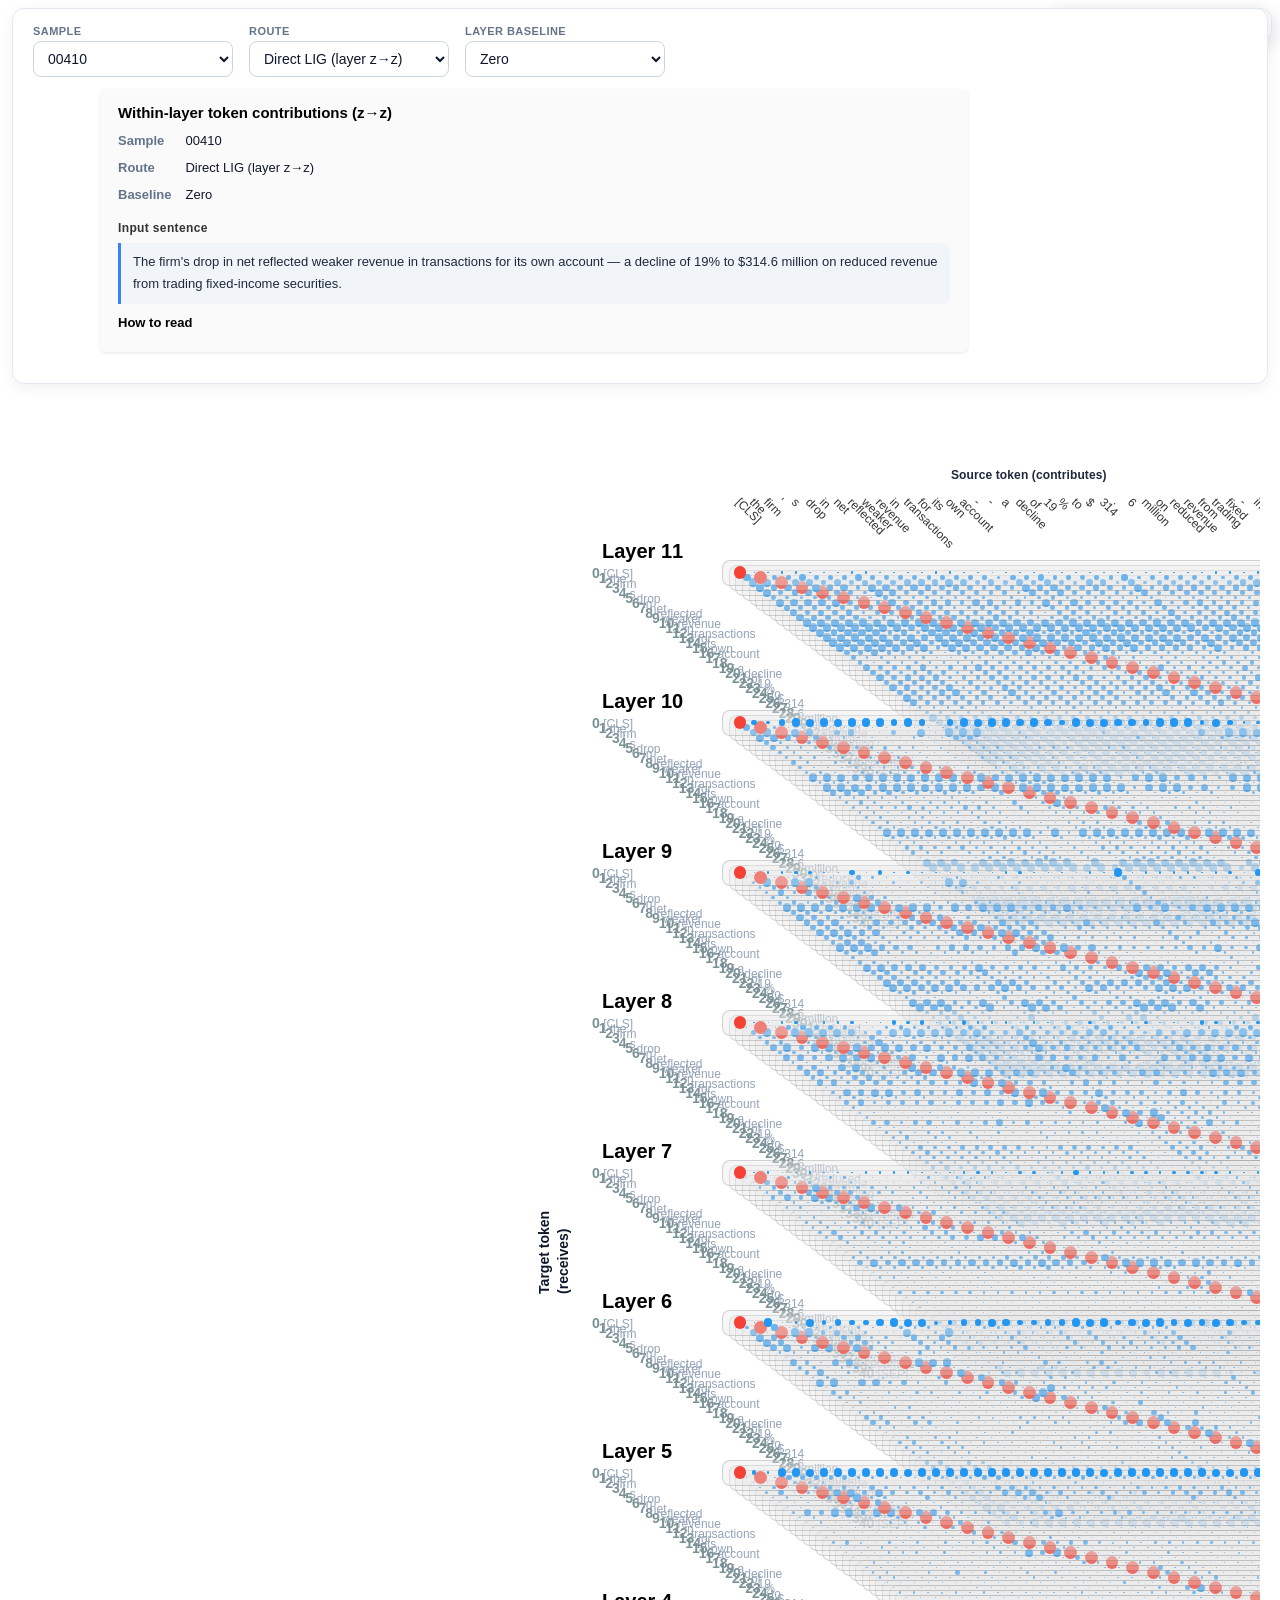
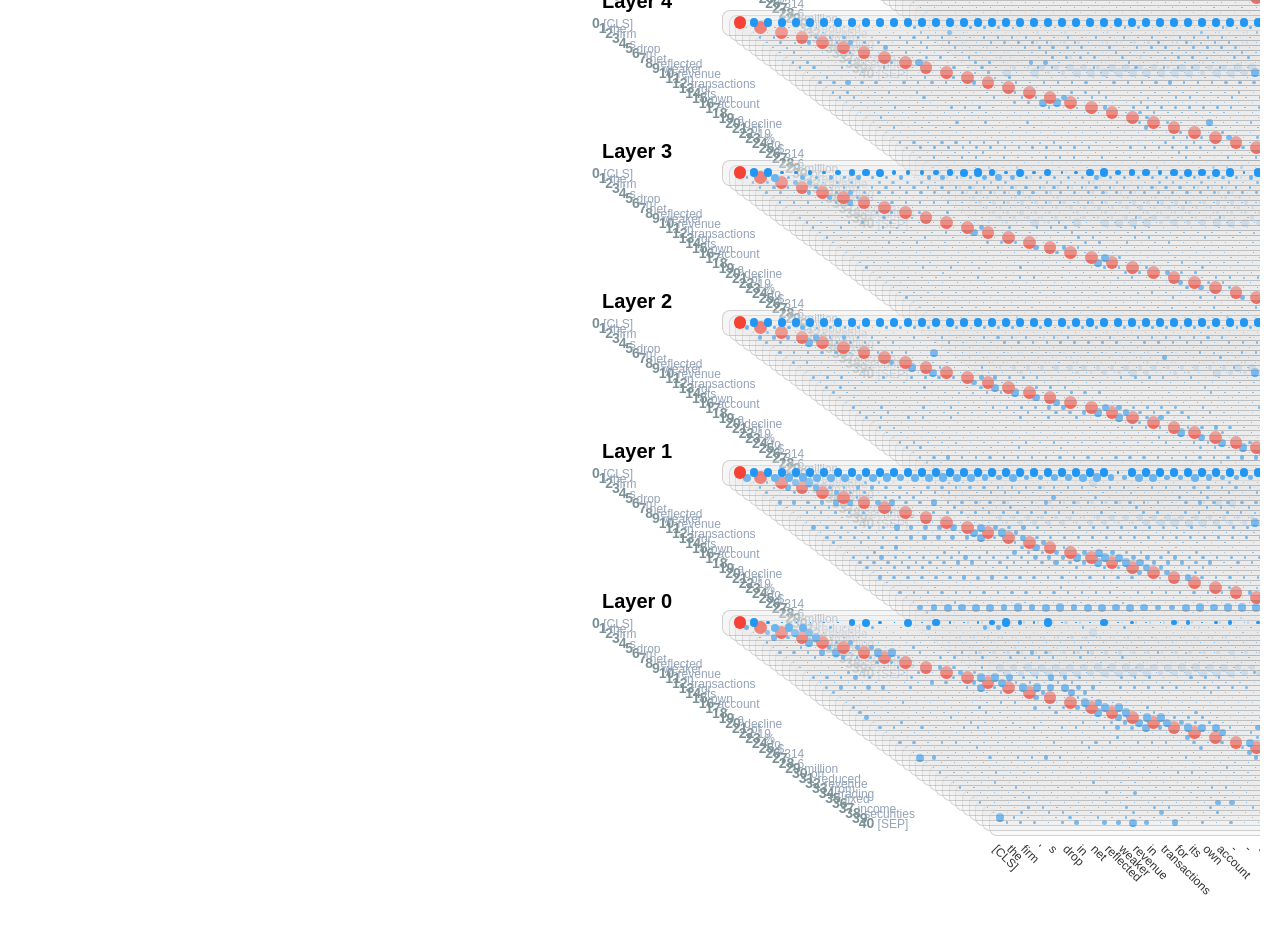
==== docs/githubpage/z2z_embed.html @ 0b0476f0 "Speed up z2z demo with lazy data loading and lighter initial render. Split embedded demo JSON into o" ====
<!DOCTYPE html>
    <html lang="en" class="lig-iframe-embed">
    <head>
        <meta charset="UTF-8">
        <meta name="viewport" content="width=device-width, initial-scale=1">
        <title>LIG Demo Embed — Within-Layer z2z Token Contributions</title>
        <meta name="description" content="Embedded within-layer z2z token contribution visualization for Layer-wise Integrated Gradients (LIG) on Transformer models.">
        <meta name="keywords" content="integrated gradients, layer-wise integrated gradients, LIG, transformers, explainability, interpretability, attribution, BERT, within-layer flow, attention, MLP, token contribution, z2z, feature attribution, NLP">
        <link rel="canonical" href="https://eightsuzuki.github.io/layer-wise-integrated-gradients/githubpage/z2z_embed.html">
        <meta property="og:title" content="LIG Demo Embed — Within-Layer z2z Token Contributions">
        <meta property="og:description" content="Embedded within-layer z2z token contribution visualization for Layer-wise Integrated Gradients (LIG) on Transformer models.">
        <meta property="og:url" content="https://eightsuzuki.github.io/layer-wise-integrated-gradients/githubpage/z2z_embed.html">
        <meta property="og:type" content="website">
        <meta property="og:site_name" content="Layer-wise Integrated Gradients (LIG)">
        <meta property="og:locale" content="en_US">
        <meta property="og:image" content="https://eightsuzuki.github.io/layer-wise-integrated-gradients/logo/LIG-LOGO.png">
        <meta property="og:image:width" content="1415">
        <meta property="og:image:height" content="417">
        <meta property="og:image:alt" content="LIG logo — Layer-wise Integrated Gradients for Transformer explainability">
        <meta name="twitter:card" content="summary_large_image">
        <meta name="twitter:title" content="LIG Demo Embed — Within-Layer z2z Token Contributions">
        <meta name="twitter:description" content="Embedded within-layer z2z token contribution visualization for Layer-wise Integrated Gradients (LIG) on Transformer models.">
        <meta name="twitter:image" content="https://eightsuzuki.github.io/layer-wise-integrated-gradients/logo/LIG-LOGO.png">
        <meta name="twitter:image:alt" content="LIG logo — Layer-wise Integrated Gradients for Transformer explainability">
        <link rel="icon" type="image/png" href="../logo/LIG-LOGO-web.png">
        
        <style>
            html.lig-iframe-embed,
            html.lig-iframe-embed body {
                min-height: 0;
                height: auto;
                overflow-x: auto;
                overflow-y: auto;
            }
            body {
                font-family: 'Inter', 'Segoe UI', Tahoma, Geneva, Verdana, sans-serif;
                margin: 0;
                padding: 8px 12px 16px;
                min-height: 0;
                background-color: transparent;
            }
            body.lig-demo-embed .z2z-page-header {
                margin-top: 0;
            }
            .contribution-wrapper {
                display: flex;
                align-items: center;
                gap: 10px;
                margin-bottom: 0;
                position: absolute;
            }
            .token-label {
                font-size: 14px;
                color: #4a5f63;
                white-space: nowrap;
                width: 120px;
                flex-shrink: 0;
                text-align: left;
                cursor: pointer;
                overflow: hidden;
                text-overflow: ellipsis;
            }
            .token-label-num {
                font-weight: 700;
                color: #7a9196;
            }
            .token-label-text {
                font-weight: 400;
                color: #94a3b8;
                font-size: 12px;
            }
            .z2z-layout-root.z2z-layout-rotate-90 .token-label {
                transform: rotate(-90deg);
                transform-origin: center center;
            }
            .contribution-box {
                display: inline-block;
                background-color: rgba(232, 232, 232, 0.25);
                border: 1px solid rgba(0, 0, 0, 0.15);
                border-radius: 8px;
                padding: 5px 10px;
                cursor: pointer;
                position: relative;
                overflow: visible; /* 円がはみ出しても表示 */
            }
            .contribution-box:hover {
                background-color: rgba(255, 0, 0, 0.12);
            }
            .contribution-box.selected {
                border: 2px solid #FF0000;
            }
            .contribution-box.layer-focused {
                border: 2px solid #FF0000;
            }
            .contribution-bar {
                display: flex;
                flex-direction: row;
                flex-wrap: nowrap;
                align-items: center;
                gap: 0;
            }
            .contribution-circle-slot {
                flex: 0 0 auto;
                box-sizing: border-box;
            }
            .tooltip {
                position: fixed;
                background-color: rgba(0, 0, 0, 0.9);
                color: white;
                padding: 5px 10px;
                border-radius: 4px;
                white-space: nowrap;
                font-size: 12px;
                pointer-events: none;
                z-index: 999999;
                display: none;
            }
            .contribution-item {
                margin-left: 0;
            }
            .layer-label {
                position: absolute;
                top: -15px;
                left: 0px;
                font-weight: 700;
                font-size: 20px;
                color: #000;
                padding: 5px 10px;
                z-index: 11990;
                opacity: 1;
            }
            .z2z-layout-root.z2z-layout-rotate-90 .layer-label {
                transform: rotate(-90deg);
                transform-origin: center center;
            }
            #tokenAxisLabelsTop,
            #tokenAxisLabelsBottom {
                position: absolute;
                top: 0;
                left: 0;
                width: 100%;
                height: 0;
                pointer-events: none;
                z-index: 1000;
            }
            .token-axis-label {
                position: absolute;
                font-size: 12px;
                color: #333;
                white-space: nowrap;
                pointer-events: auto;
            }
            .token-axis-label-top {
                transform-origin: left bottom;
            }
            .token-axis-label-bottom {
                transform-origin: left top;
            }
            .axis-role-caption {
                position: absolute;
                pointer-events: none;
                z-index: 1001;
                line-height: 1.35;
            }
            .axis-role-caption-target {
                left: 0;
                font-size: 14px;
                font-weight: 700;
                color: #0f172a;
                text-align: left;
                white-space: normal;
                transform: rotate(-90deg);
                transform-origin: left center;
            }
            .axis-role-caption-source {
                font-size: 12px;
                font-weight: 700;
                color: #1e293b;
                letter-spacing: 0.01em;
                white-space: nowrap;
                text-align: center;
                transform: translateX(-50%);
                max-width: calc(100% - 16px);
            }
            .z2z-layout-root.z2z-layout-rotate-90 .axis-role-caption-target {
                transform: rotate(-90deg);
                transform-origin: left center;
            }
            .z2z-layout-root.z2z-layout-rotate-90 .axis-role-caption-source {
                transform: translateX(-50%);
            }
            /* transformはインラインスタイルで制御するため、CSSでは削除 */
            .controls {
                /* layout via .controls-panel */
            }
            .visualization-title {
                text-align: center;
                font-size: 28px;
                font-weight: bold;
                color: #333;
                margin: 20px 0;
                padding: 15px;
                background-color: rgba(255, 255, 255, 0.9);
                border-radius: 8px;
                box-shadow: 0 2px 4px rgba(0, 0, 0, 0.1);
            }
            .visualization-description {
                text-align: left;
                font-size: 13px;
                color: #333;
                margin: 0 auto 15px auto;
                padding: 12px 18px;
                max-width: 900px;
                background-color: rgba(250, 250, 250, 0.95);
                border-radius: 6px;
                line-height: 1.6;
                box-shadow: 0 1px 3px rgba(0, 0, 0, 0.1);
            }
            .visualization-description p {
                margin: 4px 0;
                color: #333;
            }
            .visualization-description p:first-child {
                margin-top: 0;
                margin-bottom: 6px;
            }
            .visualization-description strong {
                color: #000;
                font-weight: 600;
            }
            .demo-lead {
                margin: 0 0 12px 0;
                font-size: 15px;
            }
            .demo-meta {
                display: grid;
                grid-template-columns: auto 1fr;
                gap: 6px 14px;
                margin: 0 0 14px 0;
                font-size: 13px;
            }
            .demo-meta dt {
                margin: 0;
                color: #64748b;
                font-weight: 600;
            }
            .demo-meta dd {
                margin: 0;
                color: #0f172a;
                line-height: 1.5;
            }
            .demo-sentence-label {
                margin: 0 0 6px 0;
                font-size: 12px;
                font-weight: 600;
                color: #64748b;
                letter-spacing: 0.03em;
            }
            .demo-sentence {
                margin: 0 0 14px 0;
                padding: 12px 16px;
                background: #f1f5f9;
                border-left: 3px solid #3b82f6;
                border-radius: 0 8px 8px 0;
                font-size: 14px;
                line-height: 1.75;
                color: #1e293b;
            }
            .demo-legend {
                margin: 0;
                font-size: 12px;
                color: #475569;
                line-height: 1.65;
            }
            .demo-legend-title {
                margin: 0 0 6px 0;
                font-size: 13px;
                color: #334155;
            }
            .demo-legend-intro {
                margin: 0 0 10px 0;
            }
            .demo-legend-list {
                margin: 0 0 10px 0;
                padding-left: 1.2em;
            }
            .demo-legend-list li {
                margin-bottom: 4px;
            }
            .demo-legend-list li strong {
                color: #1e293b;
            }
            .demo-legend-note {
                margin: 0;
                font-size: 11px;
                color: #64748b;
                font-style: italic;
            }
            .control-item {
                margin-bottom: 10px;
            }
            .control-item label {
                display: flex;
                align-items: center;
                cursor: pointer;
                color: #334155;
            }
            .control-item input[type="checkbox"] {
                margin-right: 8px;
                cursor: pointer;
            }
            .control-item input[type="range"] {
                width: 100%;
                margin-top: 4px;
            }
            .control-item--slider label {
                display: block;
                font-size: 12px;
                color: #475569;
            }
            .control-item--slider .slider-value {
                float: right;
                font-weight: 600;
                color: #0f172a;
            }
            .circle-size-curve-block {
                width: 100%;
                max-width: 100%;
                box-sizing: border-box;
            }
            .circle-size-curve-hint {
                margin: 0 0 8px 0;
                font-size: 11px;
                color: #64748b;
                line-height: 1.4;
                width: 100%;
                max-width: 100%;
                box-sizing: border-box;
                overflow-wrap: break-word;
            }
            .circle-size-curve-label {
                display: block;
                font-size: 12px;
                font-weight: 600;
                color: #334155;
                margin-bottom: 4px;
            }
            .circle-size-curve-wrap {
                margin-bottom: 10px;
            }
            .circle-size-curve-svg {
                width: 100%;
                height: auto;
                display: block;
                border: 1px solid #e2e8f0;
                border-radius: 8px;
                background: #f8fafc;
                touch-action: none;
                user-select: none;
            }
            .circle-size-curve-actions {
                display: flex;
                gap: 8px;
                flex-wrap: wrap;
            }
            .curve-preset-btns {
                display: flex;
                flex-wrap: wrap;
                gap: 4px;
                margin-bottom: 6px;
                width: 100%;
                box-sizing: border-box;
            }
            .curve-preset-btn {
                flex: 1 1 calc(33.333% - 4px);
                min-width: min(4.5rem, 100%);
                max-width: 100%;
                box-sizing: border-box;
                font-size: 10px;
                font-weight: 600;
                padding: 4px 6px;
                border-radius: 5px;
                border: 1px solid #cbd5e1;
                background: #ffffff;
                color: #334155;
                cursor: pointer;
                white-space: normal;
                line-height: 1.25;
                text-align: center;
                overflow-wrap: anywhere;
                transition: background 0.15s, color 0.15s, border-color 0.15s;
            }
            .curve-preset-btn:hover {
                border-color: #94a3b8;
                background: #f8fafc;
            }
            .curve-preset-btn.is-active {
                background: #0f172a;
                color: #ffffff;
                border-color: #0f172a;
            }
            .control-reset-btn {
                font-size: 12px;
                padding: 6px 12px;
                border-radius: 6px;
                border: 1px solid #cbd5e1;
                background: #ffffff;
                color: #334155;
                cursor: pointer;
                transition: background 0.15s ease, color 0.15s ease, border-color 0.15s ease;
            }
            .control-reset-btn:hover {
                background: #f1f5f9;
            }
            .control-display-reset {
                margin-top: 4px;
            }
            .controls-panel-toggle {
                display: flex;
                align-items: center;
                justify-content: space-between;
                width: 100%;
                margin: 0;
                padding: 8px 12px;
                border: none;
                border-bottom: 1px solid #e2e8f0;
                background: #f8fafc;
                color: #0f172a;
                font-size: 12px;
                font-weight: 700;
                cursor: pointer;
                border-radius: 12px 12px 0 0;
                transition: border-radius 0.28s ease, border-color 0.28s ease, background 0.15s ease;
            }
            .controls-panel-toggle:hover {
                background: #f1f5f9;
            }
            .controls-panel.is-collapsed .controls-panel-toggle {
                border-bottom-color: transparent;
                border-radius: 12px;
            }
            .controls-panel-body {
                display: grid;
                grid-template-rows: 0fr;
                overflow: hidden;
                transition: grid-template-rows 0.28s ease;
            }
            .controls-panel.is-expanded .controls-panel-body {
                grid-template-rows: 1fr;
            }
            .controls-panel-body-inner {
                min-height: 0;
                overflow: hidden;
                opacity: 0;
                padding: 0 12px;
                visibility: hidden;
                transition: opacity 0.22s ease, padding 0.28s ease, visibility 0s linear 0.28s;
            }
            .controls-panel.is-expanded .controls-panel-body-inner {
                opacity: 1;
                padding: 10px 12px 12px;
                visibility: visible;
                transition: opacity 0.22s ease 0.04s, padding 0.28s ease, visibility 0s linear 0s;
            }
            .controls-panel-body .controls-panel-heading {
                display: none;
            }
            .controls-panel-chevron {
                font-size: 10px;
                color: #64748b;
                transition: transform 0.28s ease;
            }
            .controls-panel.is-expanded .controls-panel-chevron {
                transform: rotate(180deg);
            }
            @media (prefers-reduced-motion: reduce) {
                .controls-panel-body,
                .controls-panel-body-inner,
                .controls-panel-chevron,
                .controls-panel-toggle {
                    transition: none !important;
                }
                .controls-panel.is-collapsed .controls-panel-body-inner {
                    visibility: hidden;
                    opacity: 0;
                }
                .controls-panel.is-expanded .controls-panel-body-inner {
                    visibility: visible;
                    opacity: 1;
                }
            }
            body.lig-demo-embed .z2z-viz-section,
            html.lig-iframe-embed .z2z-viz-section {
                margin: 8px auto 0;
                justify-content: center;
                width: 100%;
                max-width: 100%;
                padding-inline: max(8px, env(safe-area-inset-left, 0px)) max(8px, env(safe-area-inset-right, 0px));
            }
            body.lig-demo-embed .controls-panel,
            html.lig-iframe-embed .controls-panel {
                position: fixed;
                top: max(8px, env(safe-area-inset-top, 0px));
                right: max(8px, env(safe-area-inset-right, 0px));
                left: auto;
                width: min(220px, calc(100vw - 16px));
                max-width: calc(100vw - 16px);
                max-height: calc(100vh - 16px);
                font-size: 12px;
                box-shadow: 0 6px 20px rgba(15, 23, 42, 0.14);
            }
            body.lig-demo-embed .controls-panel.is-expanded .controls-panel-body,
            html.lig-iframe-embed .controls-panel.is-expanded .controls-panel-body {
                max-height: min(50vh, 380px);
            }
            body.lig-demo-embed .controls-panel.is-expanded .controls-panel-body-inner,
            html.lig-iframe-embed .controls-panel.is-expanded .controls-panel-body-inner {
                overflow-y: auto;
            }
            body.lig-demo-embed .circle-size-curve-block,
            html.lig-iframe-embed .circle-size-curve-block {
                max-width: 100%;
            }
            body.lig-demo-embed .circle-size-curve-hint,
            html.lig-iframe-embed .circle-size-curve-hint {
                font-size: 10px;
            }
            body.lig-demo-embed .z2z-page-header,
            html.lig-iframe-embed .z2z-page-header {
                position: sticky;
                top: 0;
                z-index: 10001;
                max-width: none;
                padding-right: max(8px, min(220px, calc(100vw - 16px)) + 12px);
                background: #fff;
            }
            body.lig-demo-embed .demo-legend-list,
            html.lig-iframe-embed .demo-legend-list,
            body.lig-demo-embed .demo-legend-intro,
            html.lig-iframe-embed .demo-legend-intro {
                display: none;
            }
            body.lig-demo-embed .demo-sentence,
            html.lig-iframe-embed .demo-sentence {
                font-size: 13px;
                padding: 8px 12px;
                margin-bottom: 8px;
            }
            .z2z-page-header {
                max-width: min(96vw, 52rem);
                margin: 0 auto 36px auto;
                padding: 16px 20px;
                background: linear-gradient(180deg, #ffffff 0%, #f8fafc 100%);
                border: 1px solid #e2e8f0;
                border-radius: 12px;
                box-shadow: 0 4px 16px rgba(15, 23, 42, 0.06);
            }
            .layer-label {
                cursor: pointer;
                user-select: none;
                color: #000;
                opacity: 1;
            }
            .z2z-viz-section {
                display: flex;
                flex-direction: row;
                align-items: flex-start;
                justify-content: center;
                flex-wrap: nowrap;
                gap: 12px;
                width: 100%;
                max-width: 100%;
                min-width: 0;
                margin: 24px auto 0 auto;
                padding-inline: max(12px, env(safe-area-inset-left, 0px)) max(12px, env(safe-area-inset-right, 0px));
                box-sizing: border-box;
                position: relative;
                overflow: visible;
            }
            #z2z-layout-root.z2z-demo-loading {
                opacity: 0.55;
                pointer-events: none;
            }
            .demo-load-error {
                color: #b91c1c;
                margin-top: 8px;
                font-size: 14px;
            }
            .z2z-viz-scroll {
                display: flex;
                flex: 1 1 0;
                order: 1;
                align-items: flex-start;
                width: auto;
                max-width: 100%;
                min-width: 0;
                overflow-x: auto;
                overflow-y: visible;
                -webkit-overflow-scrolling: touch;
                scroll-padding-inline: max(12px, env(safe-area-inset-left, 0px)) max(12px, env(safe-area-inset-right, 0px));
            }
            .z2z-viz-scroll-lead,
            .z2z-viz-scroll-trail {
                flex: 1 0 0;
                min-width: 0;
                pointer-events: none;
            }
            .z2z-viz-scroll-lead {
                min-width: var(--z2z-left-gutter, 0px);
            }
            .z2z-viz-scroll-body {
                flex: 0 0 auto;
            }
            #container.z2z-container--animate {
                transition: width 0.42s cubic-bezier(0.4, 0, 0.2, 1);
            }
            .duplicate-overall-container {
                transition: opacity 0.35s ease, transform 0.42s cubic-bezier(0.4, 0, 0.2, 1);
                will-change: transform, opacity;
            }
            .duplicate-overall-container.z2z-dup-entering,
            .duplicate-overall-container.z2z-dup-leaving {
                opacity: 0;
                transform: translateX(28px);
            }
            body.lig-site:not(.lig-demo-embed) .z2z-viz-section {
                background: var(--lig-bg);
                margin-top: 0;
                padding-top: 1.5rem;
                padding-bottom: 2rem;
                z-index: 1;
            }
            .controls-panel {
                position: sticky;
                top: max(12px, env(safe-area-inset-top, 0px));
                flex: 0 0 auto;
                order: 2;
                align-self: flex-start;
                z-index: 10000;
                width: min(280px, calc(100vw - 24px));
                max-width: min(280px, calc(100% - 8px));
                margin: 0;
                box-sizing: border-box;
                max-height: calc(100vh - 24px);
                overflow: hidden;
                background: #ffffff;
                color: #0f172a;
                border: 1px solid #e2e8f0;
                border-radius: 12px;
                box-shadow: 0 8px 24px rgba(15, 23, 42, 0.12);
                padding: 0;
                font-size: 13px;
            }
            .controls-panel.is-expanded .controls-panel-body {
                max-height: calc(100vh - 24px - 40px);
            }
            .controls-panel.is-expanded .controls-panel-body-inner {
                overflow-y: auto;
                scrollbar-gutter: stable;
            }
            .controls-panel h3 {
                margin: 0 0 10px 0;
                font-size: 13px;
                font-weight: 700;
                color: #0f172a;
            }
            .controls-panel hr {
                border: none;
                border-top: 1px solid #e2e8f0;
                margin: 12px 0;
            }
            @media (prefers-color-scheme: dark) {
                .token-label {
                    color: #4a5f63;
                }
                .token-label-num {
                    color: #7a9196;
                }
                .layer-label {
                    color: #000;
                }
                .controls-panel {
                    background: #ffffff;
                    color: #0f172a;
                    border-color: #e2e8f0;
                }
                .controls-panel h3 {
                    color: #0f172a;
                }
                .controls-panel .control-item label,
                .controls-panel .control-item--slider label {
                    color: #334155;
                }
                .controls-panel .control-item--slider .slider-value {
                    color: #0f172a;
                }
            }
            .z2z-layout-root {
                box-sizing: border-box;
                margin: 0 auto;
                flex: 0 1 auto;
                order: 1;
                min-width: min-content;
                max-width: none;
                overflow: visible;
            }
            #container {
                position: relative;
                isolation: isolate;
                overflow: visible;
                margin-left: auto;
                margin-right: auto;
                max-width: none;
                box-sizing: border-box;
            }
            .z2z-layout-normal {
                margin-left: auto;
                margin-right: auto;
                width: fit-content;
                max-width: none;
            }
            .visualization-description {
                margin-left: auto;
                margin-right: auto;
                max-width: min(96vw, 52rem);
            }
            .controls {
                margin-left: 0;
                margin-right: 0;
                width: auto;
            }
            @media (max-width: 1100px) {
                body.lig-site:not(.lig-demo-embed) .z2z-viz-section {
                    flex-direction: column;
                    align-items: center;
                }
                body.lig-site:not(.lig-demo-embed) .controls-panel {
                    position: static;
                    order: -1;
                    top: auto;
                    width: min(280px, 100%);
                    max-width: min(280px, calc(100vw - 24px));
                    max-height: none;
                    margin: 0 auto 12px auto;
                    align-self: center;
                }
                body.lig-site:not(.lig-demo-embed) .controls-panel.is-expanded .controls-panel-body {
                    max-height: min(55vh, 420px);
                }
            }
            @media (max-width: 960px) {
                .z2z-viz-section {
                    flex-direction: column;
                    align-items: center;
                }
                .controls-panel {
                    position: static;
                    order: -1;
                    top: auto;
                    width: min(280px, 100%);
                    max-width: min(280px, calc(100vw - 24px));
                    max-height: none;
                    margin: 0 auto 12px auto;
                    align-self: center;
                    font-size: 12px;
                }
                .controls-panel.is-expanded .controls-panel-body {
                    max-height: min(55vh, 420px);
                }
                .curve-preset-btn {
                    flex: 1 1 calc(50% - 4px);
                    min-width: min(5rem, calc(50% - 4px));
                }
            }
            @media (max-width: 520px) {
                body.lig-demo-embed .controls-panel,
                html.lig-iframe-embed .controls-panel {
                    position: static;
                    width: 100%;
                    max-width: 100%;
                    margin: 0 0 12px 0;
                }
                body.lig-demo-embed .z2z-page-header,
                html.lig-iframe-embed .z2z-page-header {
                    padding-right: max(8px, env(safe-area-inset-right, 0px));
                }
                body.lig-demo-embed .z2z-viz-section,
                html.lig-iframe-embed .z2z-viz-section {
                    flex-direction: column;
                    align-items: stretch;
                }
                .curve-preset-btn {
                    flex: 1 1 100%;
                    min-width: 100%;
                }
            }
            .z2z-layout-rotate-90 {
                transform: rotate(90deg);
                transform-origin: center center;
                margin: 8vh auto 12vh auto;
                width: fit-content;
                max-width: none;
            }
        </style>
    </head>
    <body class="lig-demo-embed">
        
        <div class="z2z-page-header">
        
<div class="z2z-demo-nav">
  <div class="z2z-demo-nav__group">
    <label for="demo-sample-select">Sample</label>
    <select id="demo-sample-select" onchange="applyDemoSelection()">
    <option value="sample_00016">00016</option>\n<option value="sample_00410" selected>00410</option>
    </select>
  </div>
  <div class="z2z-demo-nav__group">
    <label for="demo-route-select">Route</label>
    <select id="demo-route-select" onchange="onDemoRouteChange()">
      <option value="layer_direct" selected>Direct LIG (layer z→z)</option>
      <option value="composed">Composed (z→u × u→z)</option>
    </select>
  </div>
  <div class="z2z-demo-nav__group" id="demo-direct-group">
    <label for="demo-layer-baseline-select">Layer baseline</label>
    <select id="demo-layer-baseline-select" onchange="applyDemoSelection()">
    <option value="layer_ig_zero" selected>Zero</option>
    </select>
  </div>
  <div class="z2z-demo-nav__group z2z-demo-nav__group--composed" id="demo-composed-group" style="display:none">
    <p class="z2z-demo-nav__hint">z→u (ATT) and u→z (MLP) baselines are independent — 4 × 2 = 8 combinations.</p>
    <div class="z2z-demo-nav__composed-row">
      <div class="z2z-demo-nav__subgroup">
        <label for="demo-att-baseline-select">ATT baseline (z→u)</label>
        <select id="demo-att-baseline-select" onchange="applyDemoSelection()" title="Integrated Gradients baseline for attention z→u">
        <option value="zero" selected>Zero</option>
<option value="itb_raw">ITB (raw)</option>
<option value="itb_map">ITB-mapRatio</option>
<option value="itb_zero_ratio">ITB-zeroRatio</option>
        </select>
      </div>
      <span class="z2z-demo-nav__times" aria-hidden="true">×</span>
      <div class="z2z-demo-nav__subgroup">
        <label for="demo-mlp-baseline-select">MLP baseline (u→z)</label>
        <select id="demo-mlp-baseline-select" onchange="applyDemoSelection()" title="Integrated Gradients baseline for MLP u→z (ATTITBa=0 uses ITB attention output at a=0)">
        <option value="zero" selected>Zero</option>
<option value="attitba0">ATTITBa=0</option>
        </select>
      </div>
    </div>
    <p class="z2z-demo-nav__combo" id="demo-composed-summary" style="display:none"></p>
  </div>
</div>
<script>
  const demoSourceCatalog = {"layer_ig_zero": {"route": "layer_direct", "att_baseline": null, "mlp_baseline": null, "att_label": null, "mlp_label": null, "label": "Zero"}, "composed_ATT_zero_MLP_zero": {"route": "composed", "att_baseline": "zero", "mlp_baseline": "zero", "att_label": "Zero", "mlp_label": "Zero", "label": "ATT Zero \u00b7 MLP Zero"}, "composed_ATT_zero_MLP_ATTITBa0": {"route": "composed", "att_baseline": "zero", "mlp_baseline": "attitba0", "att_label": "Zero", "mlp_label": "ATTITBa=0", "label": "ATT Zero \u00b7 MLP ATTITBa=0"}, "composed_ATT_ITB_raw_MLP_zero": {"route": "composed", "att_baseline": "itb_raw", "mlp_baseline": "zero", "att_label": "ITB", "mlp_label": "Zero", "label": "ATT ITB \u00b7 MLP Zero"}, "composed_ATT_ITB_raw_MLP_ATTITBa0": {"route": "composed", "att_baseline": "itb_raw", "mlp_baseline": "attitba0", "att_label": "ITB", "mlp_label": "ATTITBa=0", "label": "ATT ITB \u00b7 MLP ATTITBa=0"}, "composed_ATT_ITB_map_MLP_zero": {"route": "composed", "att_baseline": "itb_map", "mlp_baseline": "zero", "att_label": "ITB-mapRatio", "mlp_label": "Zero", "label": "ATT ITB-mapRatio \u00b7 MLP Zero"}, "composed_ATT_ITB_map_MLP_ATTITBa0": {"route": "composed", "att_baseline": "itb_map", "mlp_baseline": "attitba0", "att_label": "ITB-mapRatio", "mlp_label": "ATTITBa=0", "label": "ATT ITB-mapRatio \u00b7 MLP ATTITBa=0"}, "composed_ATT_ITB_zero_base_ratio_MLP_zero": {"route": "composed", "att_baseline": "itb_zero_ratio", "mlp_baseline": "zero", "att_label": "ITB-zeroRatio", "mlp_label": "Zero", "label": "ATT ITB-zeroRatio \u00b7 MLP Zero"}, "composed_ATT_ITB_zero_base_ratio_MLP_ATTITBa0": {"route": "composed", "att_baseline": "itb_zero_ratio", "mlp_baseline": "attitba0", "att_label": "ITB-zeroRatio", "mlp_label": "ATTITBa=0", "label": "ATT ITB-zeroRatio \u00b7 MLP ATTITBa=0"}};
</script>
<style>
  .z2z-demo-nav {
    display: flex;
    flex-wrap: wrap;
    gap: 12px 16px;
    align-items: flex-end;
    margin-bottom: 12px;
  }
  .z2z-demo-nav__group {
    display: flex;
    flex-direction: column;
    gap: 4px;
    min-width: min(200px, 100%);
  }
  .z2z-demo-nav__group--composed {
    min-width: min(320px, 100%);
  }
  .z2z-demo-nav__hint {
    margin: 0 0 6px;
    font-size: 11px;
    color: #64748b;
    line-height: 1.45;
  }
  .z2z-demo-nav__composed-row {
    display: flex;
    flex-wrap: wrap;
    align-items: flex-end;
    gap: 8px 10px;
  }
  .z2z-demo-nav__subgroup {
    display: flex;
    flex-direction: column;
    gap: 4px;
    flex: 1 1 140px;
  }
  .z2z-demo-nav__times {
    font-size: 1.25rem;
    font-weight: 700;
    color: #94a3b8;
    padding-bottom: 10px;
    line-height: 1;
  }
  .z2z-demo-nav__combo {
    margin: 8px 0 0;
    font-size: 13px;
    font-weight: 600;
    color: #4338ca;
  }
  .z2z-demo-nav__combo span {
    color: #64748b;
    font-weight: 500;
  }
  .z2z-demo-nav__group label {
    font-size: 11px;
    font-weight: 600;
    letter-spacing: 0.04em;
    text-transform: uppercase;
    color: #64748b;
  }
  .z2z-demo-nav select {
    font-size: 14px;
    padding: 8px 10px;
    border: 1px solid #cbd5e1;
    border-radius: 8px;
    background: #fff;
    color: #0f172a;
  }
  .z2z-demo-nav select:disabled {
    opacity: 0.45;
    cursor: not-allowed;
  }
</style>

        
        <div id="visualization-description" class="visualization-description"><p class="demo-lead"><strong>Within-layer token contributions (z→z)</strong></p><dl class="demo-meta"><dt>Sample</dt><dd>00410</dd><dt>Route</dt><dd>Direct LIG (layer z→z)</dd><dt>Baseline</dt><dd>Zero</dd></dl><p class="demo-sentence-label">Input sentence</p><blockquote class="demo-sentence">The firm&#x27;s drop in net reflected weaker revenue in transactions for its own account — a decline of 19% to $314.6 million on reduced revenue from trading fixed-income securities.</blockquote><div class="demo-legend"><p class="demo-legend-title"><strong>How to read</strong></p><p class="demo-legend-intro">Within-layer token-to-token contributions on the layer-direct <em>z</em>→<em>z</em> map (token vectors <em>z</em> at layer input — see the <a href="../index.html#notation">project page notation</a>). Each column is a target token position; circles show <strong>source → target</strong> contribution in that layer.</p><ul class="demo-legend-list"><li><strong>Left label on each box</strong>: <em>target</em> token (receives the contribution)</li><li><strong>Top / bottom token labels</strong> (horizontal): <em>source</em> token — circle position shows who contributed</li><li><strong>Vertical axis</strong>: layers 0–11 (bottom row = layer 0, top row = layer 11; lower layers are closer to the input)</li><li><strong>Circle size</strong>: contribution from source → target within the same layer</li><li><strong>Path thickness</strong>: inter-layer contribution paths (toggle with "Show inter-layer contribution paths" in Display options)</li><li><strong>Red highlight</strong>: clicked target token</li></ul></div></div>
        </div>
        <div class="z2z-viz-section">
        <div class="controls controls-panel is-collapsed" id="displayOptionsPanel">
            <button type="button" class="controls-panel-toggle" id="displayOptionsToggle" aria-expanded="false" aria-controls="displayOptionsBody">
                <span>Display options</span>
                <span class="controls-panel-chevron" aria-hidden="true">▼</span>
            </button>
            <div class="controls-panel-body" id="displayOptionsBody" inert>
            <div class="controls-panel-body-inner">
            <h3 class="controls-panel-heading">Display options</h3>
            <div class="control-item">
                <label>
                    <input type="checkbox" id="showPathsCheckbox" >
                    Show inter-layer contribution paths
                </label>
            </div>
            <div class="control-item" id="alignHorizontalControl" style="display: none;">
                <label>
                    <input type="checkbox" id="alignHorizontalCheckbox" >
                    Align token boxes within each layer
                </label>
            </div>
            <div class="control-item">
                <label class="circle-size-curve-label">Circle size mapping</label>
                <p class="circle-size-curve-hint" id="circleSizeCurveHint">Green = pivot at 100/N (drag ↕ to bend). Orange = left of pivot, blue = right — drag each handle independently. Dashed line marks 100/N.</p>
                <div class="circle-size-curve-block">
                <div class="curve-preset-btns" role="group" aria-label="Circle size mapping preset">
                    <button type="button" class="curve-preset-btn" data-curve-preset="linear" title="Diameter grows linearly with share">Linear</button>
                    <button type="button" class="curve-preset-btn" data-curve-preset="curve" title="Diameter grows with √share (area ∝ share)">Curve</button>
                    <button type="button" class="curve-preset-btn is-active" data-curve-preset="pivot" title="Bend the curve vertically at the 100/N pivot; orange/blue handles shape each side">Pivot</button>
                </div>
                <div class="circle-size-curve-wrap">
                    <svg id="circleSizeCurveSvg" class="circle-size-curve-svg" viewBox="0 0 280 170" aria-label="Circle size mapping curve"></svg>
                </div>
                </div>
            </div>
            <div class="control-item control-item--slider">
                <label>Min diameter (px) <span class="slider-value" id="circleSizeMinPxVal">0.1</span></label>
                <input type="range" id="circleSizeMinPx" min="0.1" max="8" step="0.1" value="0.1">
            </div>
            <div class="control-item circle-size-curve-actions">
                <button type="button" class="control-reset-btn" id="resetCircleSizeCurveBtn">Reset curve</button>
            </div>
            <hr>
            <h3>Layout</h3>
            <div class="control-item control-item--slider">
                <label>Token X offset (px) <span class="slider-value" id="tokenOffsetXVal">6.7</span></label>
                <input type="range" id="tokenOffsetX" min="0" max="20" step="0.5" value="6.7">
            </div>
            <div class="control-item control-item--slider">
                <label>Token Y offset (px) <span class="slider-value" id="tokenOffsetYVal">5</span></label>
                <input type="range" id="tokenOffsetY" min="0" max="30" step="1" value="5">
            </div>
            <div class="control-item control-item--slider">
                <label>Layer spacing (px) <span class="slider-value" id="layerSpacingVal">150</span></label>
                <input type="range" id="layerSpacing" min="80" max="250" step="5" value="150">
            </div>
            <div class="control-item control-display-reset">
                <button type="button" class="control-reset-btn" id="resetDisplayOptionsBtn">Reset display options</button>
            </div>
            </div>
            </div>
        </div>
        <div class="z2z-viz-scroll" id="z2zVizScroll">
            <div class="z2z-viz-scroll-lead" aria-hidden="true"></div>
            <div class="z2z-viz-scroll-body">
        <div id="z2z-layout-root" class="z2z-layout-root z2z-layout-normal">
        <div id="container" style="position: relative; padding-top: 100px; padding-left: 160px; margin-left: auto; margin-right: auto;">
            <svg id="pathSvg" style="position: absolute; top: 0; left: 0; width: 100%; height: 100%; pointer-events: none; z-index: 11000;"></svg>
            <div id="targetTokenAxisCaption" class="axis-role-caption axis-role-caption-target" aria-hidden="true">Target token<br>(receives)</div>
            <div id="tokenAxisCaptionTop" class="axis-role-caption axis-role-caption-source" aria-hidden="true">Source token (contributes)</div>
            <div id="tokenAxisCaptionBottom" class="axis-role-caption axis-role-caption-source" aria-hidden="true">Source token (contributes)</div>
            <div id="tokenAxisLabelsTop"></div>
            <div id="tokenAxisLabelsBottom"></div>
        </div>
        </div>
            </div>
            <div class="z2z-viz-scroll-trail" aria-hidden="true"></div>
        </div>
        </div>
        
        <script>
            const z2zLayoutRotate90 = false;
            const useSlotCap = true;
            const isEmbedPage = true;

            const demoMatrix = {"sample_00016":{"layer_ig_zero":{"dataUrl":"demo_data/sample_00016__layer_ig_zero.json","descriptionHtml":"<p class=\"demo-lead\"><strong>Within-layer token contributions (z\u2192z)</strong></p><dl class=\"demo-meta\"><dt>Sample</dt><dd>00016</dd><dt>Route</dt><dd>Direct LIG (layer z\u2192z)</dd><dt>Baseline</dt><dd>Zero</dd></dl><p class=\"demo-sentence-label\">Input sentence</p><blockquote class=\"demo-sentence\">But Congress didn&#x27;t anticipate or intend more public debt, say opponents of the RTC&#x27;s working-capital plan, and Rep. Charles Schumer (D., N.Y.) said the RTC Oversight Board has been remiss in not keeping Congress informed.</blockquote><div class=\"demo-legend\"><p class=\"demo-legend-title\"><strong>How to read</strong></p><p class=\"demo-legend-intro\">Within-layer token-to-token contributions on the layer-direct <em>z</em>\u2192<em>z</em> map (token vectors <em>z</em> at layer input \u2014 see the <a href=\"../index.html#notation\">project page notation</a>). Each column is a target token position; circles show <strong>source \u2192 target</strong> contribution in that layer.</p><ul class=\"demo-legend-list\"><li><strong>Left label on each box</strong>: <em>target</em> token (receives the contribution)</li><li><strong>Top / bottom token labels</strong> (horizontal): <em>source</em> token \u2014 circle position shows who contributed</li><li><strong>Vertical axis</strong>: layers 0\u201311 (bottom row = layer 0, top row = layer 11; lower layers are closer to the input)</li><li><strong>Circle size</strong>: contribution from source \u2192 target within the same layer</li><li><strong>Path thickness</strong>: inter-layer contribution paths (toggle with \"Show inter-layer contribution paths\" in Display options)</li><li><strong>Red highlight</strong>: clicked target token</li></ul></div>"},"composed_ATT_zero_MLP_zero":{"dataUrl":"demo_data/sample_00016__composed_ATT_zero_MLP_zero.json","descriptionHtml":"<p class=\"demo-lead\"><strong>Within-layer token contributions (z\u2192z)</strong></p><dl class=\"demo-meta\"><dt>Sample</dt><dd>00016</dd><dt>Route</dt><dd>Composed (z\u2192u \u00d7 u\u2192z)</dd><dt>ATT baseline (z\u2192u)</dt><dd>Zero</dd><dt>MLP baseline (u\u2192z)</dt><dd>Zero</dd></dl><p class=\"demo-sentence-label\">Input sentence</p><blockquote class=\"demo-sentence\">But Congress didn&#x27;t anticipate or intend more public debt, say opponents of the RTC&#x27;s working-capital plan, and Rep. Charles Schumer (D., N.Y.) said the RTC Oversight Board has been remiss in not keeping Congress informed.</blockquote><div class=\"demo-legend\"><p class=\"demo-legend-title\"><strong>How to read</strong></p><p class=\"demo-legend-intro\">Within-layer token-to-token contributions on the layer-direct <em>z</em>\u2192<em>z</em> map (token vectors <em>z</em> at layer input \u2014 see the <a href=\"../index.html#notation\">project page notation</a>). Each column is a target token position; circles show <strong>source \u2192 target</strong> contribution in that layer.</p><ul class=\"demo-legend-list\"><li><strong>Left label on each box</strong>: <em>target</em> token (receives the contribution)</li><li><strong>Top / bottom token labels</strong> (horizontal): <em>source</em> token \u2014 circle position shows who contributed</li><li><strong>Vertical axis</strong>: layers 0\u201311 (bottom row = layer 0, top row = layer 11; lower layers are closer to the input)</li><li><strong>Circle size</strong>: contribution from source \u2192 target within the same layer</li><li><strong>Path thickness</strong>: inter-layer contribution paths (toggle with \"Show inter-layer contribution paths\" in Display options)</li><li><strong>Red highlight</strong>: clicked target token</li></ul></div>"},"composed_ATT_ITB_raw_MLP_zero":{"dataUrl":"demo_data/sample_00016__composed_ATT_ITB_raw_MLP_zero.json","descriptionHtml":"<p class=\"demo-lead\"><strong>Within-layer token contributions (z\u2192z)</strong></p><dl class=\"demo-meta\"><dt>Sample</dt><dd>00016</dd><dt>Route</dt><dd>Composed (z\u2192u \u00d7 u\u2192z)</dd><dt>ATT baseline (z\u2192u)</dt><dd>ITB</dd><dt>MLP baseline (u\u2192z)</dt><dd>Zero</dd></dl><p class=\"demo-sentence-label\">Input sentence</p><blockquote class=\"demo-sentence\">But Congress didn&#x27;t anticipate or intend more public debt, say opponents of the RTC&#x27;s working-capital plan, and Rep. Charles Schumer (D., N.Y.) said the RTC Oversight Board has been remiss in not keeping Congress informed.</blockquote><div class=\"demo-legend\"><p class=\"demo-legend-title\"><strong>How to read</strong></p><p class=\"demo-legend-intro\">Within-layer token-to-token contributions on the layer-direct <em>z</em>\u2192<em>z</em> map (token vectors <em>z</em> at layer input \u2014 see the <a href=\"../index.html#notation\">project page notation</a>). Each column is a target token position; circles show <strong>source \u2192 target</strong> contribution in that layer.</p><ul class=\"demo-legend-list\"><li><strong>Left label on each box</strong>: <em>target</em> token (receives the contribution)</li><li><strong>Top / bottom token labels</strong> (horizontal): <em>source</em> token \u2014 circle position shows who contributed</li><li><strong>Vertical axis</strong>: layers 0\u201311 (bottom row = layer 0, top row = layer 11; lower layers are closer to the input)</li><li><strong>Circle size</strong>: contribution from source \u2192 target within the same layer</li><li><strong>Path thickness</strong>: inter-layer contribution paths (toggle with \"Show inter-layer contribution paths\" in Display options)</li><li><strong>Red highlight</strong>: clicked target token</li></ul></div>"},"composed_ATT_ITB_map_MLP_zero":{"dataUrl":"demo_data/sample_00016__composed_ATT_ITB_map_MLP_zero.json","descriptionHtml":"<p class=\"demo-lead\"><strong>Within-layer token contributions (z\u2192z)</strong></p><dl class=\"demo-meta\"><dt>Sample</dt><dd>00016</dd><dt>Route</dt><dd>Composed (z\u2192u \u00d7 u\u2192z)</dd><dt>ATT baseline (z\u2192u)</dt><dd>ITB-mapRatio</dd><dt>MLP baseline (u\u2192z)</dt><dd>Zero</dd></dl><p class=\"demo-sentence-label\">Input sentence</p><blockquote class=\"demo-sentence\">But Congress didn&#x27;t anticipate or intend more public debt, say opponents of the RTC&#x27;s working-capital plan, and Rep. Charles Schumer (D., N.Y.) said the RTC Oversight Board has been remiss in not keeping Congress informed.</blockquote><div class=\"demo-legend\"><p class=\"demo-legend-title\"><strong>How to read</strong></p><p class=\"demo-legend-intro\">Within-layer token-to-token contributions on the layer-direct <em>z</em>\u2192<em>z</em> map (token vectors <em>z</em> at layer input \u2014 see the <a href=\"../index.html#notation\">project page notation</a>). Each column is a target token position; circles show <strong>source \u2192 target</strong> contribution in that layer.</p><ul class=\"demo-legend-list\"><li><strong>Left label on each box</strong>: <em>target</em> token (receives the contribution)</li><li><strong>Top / bottom token labels</strong> (horizontal): <em>source</em> token \u2014 circle position shows who contributed</li><li><strong>Vertical axis</strong>: layers 0\u201311 (bottom row = layer 0, top row = layer 11; lower layers are closer to the input)</li><li><strong>Circle size</strong>: contribution from source \u2192 target within the same layer</li><li><strong>Path thickness</strong>: inter-layer contribution paths (toggle with \"Show inter-layer contribution paths\" in Display options)</li><li><strong>Red highlight</strong>: clicked target token</li></ul></div>"},"composed_ATT_ITB_zero_base_ratio_MLP_zero":{"dataUrl":"demo_data/sample_00016__composed_ATT_ITB_zero_base_ratio_MLP_zero.json","descriptionHtml":"<p class=\"demo-lead\"><strong>Within-layer token contributions (z\u2192z)</strong></p><dl class=\"demo-meta\"><dt>Sample</dt><dd>00016</dd><dt>Route</dt><dd>Composed (z\u2192u \u00d7 u\u2192z)</dd><dt>ATT baseline (z\u2192u)</dt><dd>ITB-zeroRatio</dd><dt>MLP baseline (u\u2192z)</dt><dd>Zero</dd></dl><p class=\"demo-sentence-label\">Input sentence</p><blockquote class=\"demo-sentence\">But Congress didn&#x27;t anticipate or intend more public debt, say opponents of the RTC&#x27;s working-capital plan, and Rep. Charles Schumer (D., N.Y.) said the RTC Oversight Board has been remiss in not keeping Congress informed.</blockquote><div class=\"demo-legend\"><p class=\"demo-legend-title\"><strong>How to read</strong></p><p class=\"demo-legend-intro\">Within-layer token-to-token contributions on the layer-direct <em>z</em>\u2192<em>z</em> map (token vectors <em>z</em> at layer input \u2014 see the <a href=\"../index.html#notation\">project page notation</a>). Each column is a target token position; circles show <strong>source \u2192 target</strong> contribution in that layer.</p><ul class=\"demo-legend-list\"><li><strong>Left label on each box</strong>: <em>target</em> token (receives the contribution)</li><li><strong>Top / bottom token labels</strong> (horizontal): <em>source</em> token \u2014 circle position shows who contributed</li><li><strong>Vertical axis</strong>: layers 0\u201311 (bottom row = layer 0, top row = layer 11; lower layers are closer to the input)</li><li><strong>Circle size</strong>: contribution from source \u2192 target within the same layer</li><li><strong>Path thickness</strong>: inter-layer contribution paths (toggle with \"Show inter-layer contribution paths\" in Display options)</li><li><strong>Red highlight</strong>: clicked target token</li></ul></div>"}},"sample_00410":{"layer_ig_zero":{"z2zData":[[[8.84792,-0.30206,-0.11178,-0.04755,-0.01737,-0.00177,-0.04458,-0.03755,0.17747,0.23186,0.1062,0.01092,0.23625,-0.04359,-0.20845,-0.05928,-0.05462,-0.06929,-0.14187,-0.36891,-0.13625,-0.07398,-0.29716,-0.04668,-0.03034,-0.0566,0.19386,-0.04027,-0.10651,-0.04282,0.01891,0.15537,0.12227,-0.04368,0.10635,0.11818,-0.02788,0.08629,0.31879,-0.03947,-0.12602],[0.19343,13.51988,0.36032,0.74032,0.41635,0.03352,0.1232,0.07444,-0.00104,-0.13221,-0.01599,0.0851,-0.04939,0.19352,0.02284,0.04355,0.02101,0.18504,0.1864,0.03058,-0.02005,0.00717,-0.01674,0.03584,0.09293,0.02845,-0.02062,0.14437,0.05474,0.08293,0.0606,-0.00591,0.01649,-0.01163,-0.00418,-0.0264,0.08257,-0.0412,-0.05351,0.08234,0.10415],[0.02908,-0.36106,20.74536,-0.51081,-0.49539,-0.03261,0.01724,0.00534,-0.10299,-0.01395,0.01309,0.06847,0.07273,0.03507,0.05251,-0.05921,0.05776,-0.00724,0.00031,0.04343,0.06012,0.09997,0.03584,0.06104,0.05014,0.06162,0.07062,0.01988,0.02407,0.06742,0.06897,0.05928,0.02124,0.05338,0.06096,0.11529,0.03484,0.0221,0.15078,0.05982,0.08995],[0.06385,0.29786,0.14771,14.93842,-0.99932,0.00651,0.07238,0.02395,0.00239,-0.02611,0.00543,0.01704,-0.0106,0.02447,0.01725,0.01438,0.00686,-0.03498,-0.04347,-0.01645,-0.02938,0.00177,-0.06394,-0.02268,0.01157,-0.00929,-0.02988,0.00714,-0.05231,-0.02133,-0.00402,-0.03534,0.00758,0.00485,-0.03194,-0.04101,-0.02977,-0.00642,0.00467,-0.00225,-0.00615],[0.10807,0.04113,-0.00397,-0.71966,14.91066,0.14007,0.26265,0.01877,-0.02583,-0.05392,0.04817,0.0118,-0.02174,0.04784,0.07883,0.06738,0.00342,0.00492,0.01586,0.05899,0.02252,0.01842,-0.0307,0.01633,-0.0048,0.05296,0.00192,-0.02212,-0.02017,0.02788,0.03559,-0.01965,0.03144,0.01594,0.00411,0.01503,0.01994,0.00289,-0.00408,-0.00613,0.02018],[-0.04711,-0.11701,-0.13768,-0.07512,-0.27223,20.65366,-0.33921,-0.29259,-0.05469,-0.06213,-0.16445,0.00833,-0.09188,-0.06079,-0.07364,0.01583,-0.06558,-0.00895,0.00683,-0.10064,-0.04215,0.02393,-0.15158,0.04864,-0.03595,-0.04677,-0.11664,-0.04151,-0.08044,-0.03242,-0.07191,-0.029,-0.12867,-0.0341,-0.0879,-0.03009,-0.00407,-0.10289,-0.05246,-0.01794,-0.02556],[0.15422,0.15168,0.13286,0.27927,0.48814,0.05388,14.24222,0.83368,0.51417,-0.01789,0.11157,0.05245,0.07387,0.12742,0.10836,0.07688,0.07103,0.16502,0.18463,0.15965,0.04212,0.09649,0.13412,0.08262,0.0789,0.0175,0.00602,0.11307,0.07795,0.09236,0.06114,-0.01674,0.04335,0.08547,0.02875,0.01693,0.12194,0.04174,-0.02638,0.09886,0.10405],[0.02388,0.04415,0.15378,0.12616,0.27381,0.15018,0.214,20.80451,0.19917,-0.10759,0.06829,0.20595,0.17969,0.08138,0.17099,0.13224,0.244,0.136,0.14866,0.14633,0.04398,0.19733,0.01194,0.12681,0.1579,0.09496,0.0361,0.09724,0.08028,0.05046,0.13221,0.11403,0.10572,0.13269,0.14559,0.23517,0.13808,0.11575,0.16678,0.10247,0.09859],[0.04563,0.01506,-0.04133,-0.09301,-0.10179,-0.01758,-0.24163,-0.18531,20.55496,-0.02227,-0.05359,-0.07038,0.02307,-0.04853,-0.04957,-0.0291,0.02265,-0.00174,-0.00861,-0.02304,0.01069,0.00534,-0.12338,0.04345,-0.00435,-0.00887,-0.03451,0.06096,-0.0461,0.01211,-0.06817,0.02068,0.00208,-0.08238,-0.01897,0.00317,-0.04323,-0.01077,0.01169,0.05864,0.06513],[-0.08301,-0.02407,-0.00845,-0.07293,-0.05268,-0.08123,-0.13073,-0.14307,-0.06065,21.29984,-0.28658,-0.23252,-0.04679,-0.17707,-0.01533,-0.03463,-0.07492,-0.00702,7e-05,-0.05153,0.03708,-0.03559,-0.12871,-0.04584,-0.07406,-0.05683,-0.03917,-0.01173,-0.10003,-0.0774,-0.07414,0.09029,-0.06413,-0.06813,-0.04976,-0.04981,-0.01696,-0.03435,0.04301,-0.00413,-0.0323],[0.00016,0.02029,-0.02644,0.16228,0.11128,0.01529,-0.00119,-0.02037,-0.2077,-0.08053,20.58899,-0.33587,-0.18668,-0.06388,0.00345,-0.03131,0.0316,-0.02437,0.0158,0.07518,0.01824,0.10339,0.05884,-0.05404,0.05521,0.03555,0.04652,0.08281,0.10231,0.03275,0.08197,0.02476,0.15534,0.12843,0.0765,0.07957,0.02377,0.07237,0.06774,0.08312,0.10257],[0.1552,0.17163,0.10408,0.19456,0.15157,0.00948,0.05091,0.12728,0.05418,-0.07436,0.15724,13.86048,0.66451,0.54173,0.29649,0.15156,0.10029,0.26449,0.17831,0.153,0.0279,0.0711,0.13783,0.10329,0.11699,0.05524,0.06705,0.16891,0.12185,0.09758,0.05349,-0.03241,0.01843,0.05796,0.00803,0.00367,0.1268,0.04639,0.01201,0.19469,0.16025],[0.0033,-0.01879,0.04589,-0.01475,0.12403,-0.06193,0.02267,-0.06828,-0.27779,-0.19813,-0.07895,-0.27033,19.48573,-0.49728,-0.18799,-0.15851,0.0167,-0.1401,-0.14814,0.04583,-0.08189,0.03508,-0.01933,-0.04439,-0.02082,-0.08804,-0.04715,-0.06563,-0.00362,-0.07263,0.07075,-0.05952,0.04227,0.00608,0.05879,0.06886,-0.05524,-0.03695,0.13159,-0.04442,-0.01984],[0.14443,0.20329,0.10108,0.22582,0.19318,0.07036,0.12037,0.08156,0.04913,0.02026,0.10531,0.37263,0.12527,14.90117,0.89891,0.54355,0.30586,0.39708,0.22918,0.19937,0.06673,0.1274,0.12889,0.1166,0.14519,0.17162,0.03439,0.16768,0.15153,0.15368,0.14483,0.03555,0.04823,0.08206,0.02268,0.06476,0.12359,0.03786,0.02667,0.17268,0.15519],[0.15799,0.02812,-0.01663,0.08274,0.10541,0.04285,0.05678,0.01022,0.0195,-0.02596,-0.01035,0.09426,-0.11289,-0.01513,16.38824,0.22108,0.07385,0.32867,0.21298,0.08016,0.06581,0.05518,-0.02383,0.01961,0.05893,0.02593,-0.06258,0.12369,0.03419,0.05352,0.0527,-0.02244,-0.00171,0.00416,0.00034,0.00229,0.10272,-0.04259,-0.04448,0.13611,0.1397],[0.05734,0.07968,0.01716,-0.04979,0.00135,0.00961,0.04301,-2e-05,-0.00904,-0.00593,-0.01369,0.05589,-0.01037,-0.00823,-0.31372,19.62709,0.00851,0.17773,0.12092,0.01856,-0.02788,0.05752,-0.03993,0.0115,0.02412,0.00236,-0.04432,0.05096,-0.05435,0.01594,-0.01529,-0.0171,0.00044,0.00203,-0.03134,0.03087,0.02197,-0.00594,0.01147,0.03186,0.04023],[0.04058,0.05957,0.06709,0.03497,0.13569,0.05231,0.1067,0.05506,0.00576,0.0374,0.12733,0.13385,0.14252,0.04833,0.00718,-0.09604,20.01573,-1.04568,-0.40646,-0.11167,-0.08873,0.01448,-0.00464,0.06124,0.07109,0.04698,0.10442,0.08688,0.0481,0.04911,0.0609,0.02837,0.07158,0.01456,0.10902,0.1735,0.04856,0.14521,0.15413,0.10466,0.11022],[0.15283,0.01482,-0.04146,0.02412,0.03305,-0.00353,0.01642,0.00037,-0.06953,-0.13205,-0.05204,0.00769,-0.03897,0.1957,0.16001,0.17342,0.26432,15.28742,0.9542,0.48317,-0.03199,0.11781,-0.00279,0.03832,0.09412,-0.01697,-0.03066,-0.02696,-0.03495,0.00923,0.07688,-0.05539,-0.02922,0.04487,-0.01684,-0.00481,-0.24399,-0.06236,-0.05809,-0.05875,-0.09655],[0.15704,0.00644,-0.05316,0.04862,0.00777,0.00448,0.06199,-0.01372,-0.05849,-0.122,-0.05719,-0.00077,-0.04456,0.04622,0.17482,0.05826,0.08061,0.77978,15.44408,1.09717,0.00499,0.1297,0.04249,0.0237,0.17879,0.00614,-0.04394,-0.03214,-0.03749,-0.00366,0.10597,-0.06391,-0.04439,0.0692,-0.02134,0.01565,-0.26793,-0.07113,-0.05971,-0.05025,-0.09516],[0.19741,0.04277,-0.02561,0.05377,0.08239,0.05927,0.0976,0.00145,0.02279,-0.06879,-0.00381,0.04331,-0.05498,0.044,0.06025,0.05424,-0.04105,-0.07622,-0.26468,13.20429,0.52204,0.55957,0.10414,0.1102,0.10844,0.08417,-0.03361,0.0648,0.00563,0.03764,0.05984,-0.00441,-0.0339,0.03565,0.03536,0.03807,0.16447,-0.05257,-0.0344,0.08015,0.0891],[-0.05457,-0.05511,-0.15676,-0.02096,-0.08142,-0.05119,-0.0718,-0.1536,-0.11598,-0.07706,-0.1319,-0.05842,-0.12062,-0.08732,-0.06671,-0.14226,-0.1179,-0.22481,-0.27911,-0.62159,20.32451,-0.51434,-0.31913,-0.17543,-0.16337,-0.12749,0.02356,-0.01758,-0.06263,-0.08976,-0.07488,-0.08784,-0.12111,-0.12559,-0.09833,-0.05763,-0.12111,-0.04613,-0.0563,0.00365,-0.01338],[0.14897,0.10421,0.07599,0.1384,0.07601,-0.01333,0.10945,0.08367,0.01767,-0.05913,0.07363,0.1017,0.00636,0.11469,0.10291,0.04026,0.08523,0.1988,0.16043,0.30972,0.17505,12.59195,0.81673,0.31414,0.36211,0.10801,0.01888,0.21011,0.09881,0.08546,0.11522,-0.01307,0.07441,0.10306,0.02265,0.05373,0.14294,0.07477,-0.00547,0.08202,0.05808],[0.04765,0.00561,0.02681,0.07491,0.00834,-0.017,-0.01099,0.01555,0.02804,0.00588,0.02035,0.00132,-0.00389,0.03224,0.02451,0.01222,-0.02452,0.05212,0.06884,0.09429,0.0171,-0.0026,19.32426,0.05417,0.38427,0.06457,0.13659,0.12251,0.13507,0.06423,0.03096,-0.01787,0.02653,0.05859,0.05489,0.02697,0.07198,0.02757,0.03418,0.08744,0.04402],[0.04861,0.0538,0.05049,0.05286,0.04684,0.04551,0.09339,0.02052,0.01045,-0.03385,-0.10163,0.11112,0.02996,0.06293,0.04032,0.06045,0.17103,0.05902,0.08702,0.08944,0.02008,0.29608,-0.06759,20.24478,-0.02025,-0.08289,-0.18368,0.15548,0.0506,-0.04215,0.10012,-0.06475,-0.07958,0.18362,0.06889,0.03447,0.09741,0.0387,0.01964,0.15216,0.13673],[0.15965,0.13305,0.06488,0.11977,0.09856,0.0578,0.07928,0.04945,0.05832,-0.01072,0.04186,0.10693,0.03666,0.10301,0.13136,0.09947,0.06578,0.12737,0.11549,0.11674,0.01635,0.13887,0.08159,0.1509,13.46295,0.38157,0.24485,0.30797,0.10295,0.13165,0.13486,0.07267,0.03469,0.03855,0.00539,0.0618,0.14405,0.0204,0.01004,0.15166,0.12508],[0.05465,0.07918,0.02379,0.08582,0.10989,0.14346,0.09428,0.04712,-0.0873,0.02046,-0.04702,0.1142,0.08973,0.15005,0.07634,0.07225,0.07702,0.0411,0.03208,0.09287,0.07901,0.26154,0.0598,0.0766,0.22625,20.41191,0.0459,0.40331,0.14288,-0.10284,0.11066,0.10079,-0.04684,0.11227,0.07954,0.16836,0.05662,-0.00537,0.0758,0.09213,0.10318],[-0.03156,-0.04712,-0.05908,-0.00564,-0.01288,-0.01622,-0.01194,-0.01774,-0.07531,-0.03384,0.00756,-0.04235,-0.03885,-0.07162,-0.04842,-0.05926,-0.05542,-0.0732,-0.06867,-0.01791,-0.00576,-0.08352,-0.00687,-0.08594,-0.27636,-0.21907,18.89149,-0.76698,-0.33232,-0.1358,-0.08523,-0.03964,-0.01638,-0.01841,-0.01237,-0.00133,-0.06439,0.00504,-0.0224,-0.01486,0.01707],[0.32572,0.16258,-0.06383,-0.02386,-0.00553,-0.12279,0.0063,-0.09876,-0.08165,-0.1516,-0.08035,0.01816,-0.06441,0.04761,0.00397,-0.05759,-0.06188,0.04768,0.03868,0.09096,-0.0477,0.02589,0.01207,-0.03496,0.17356,0.15148,0.21213,11.5292,0.41822,0.09302,0.2589,0.02221,-0.03031,0.0479,-0.02771,-0.00648,0.04516,-0.06473,-0.05885,-0.29513,-0.1107],[0.05953,0.00254,0.02708,0.06846,-0.01225,0.0221,-0.0027,0.03543,0.02825,0.00957,0.01197,-0.00033,0.01624,0.02886,0.01683,0.01858,-0.01153,0.05803,0.05531,0.03676,0.05902,0.04242,0.10629,0.02375,0.14487,0.03471,-0.22885,0.62161,18.83678,0.19002,0.20862,-0.0079,0.03417,0.10215,0.059,0.05492,0.06471,-0.0013,0.02082,0.09582,0.06473],[0.01584,0.04167,-0.02846,0.04217,0.09242,0.04864,0.06219,0.00219,-0.05022,-0.07388,-0.04121,0.06967,0.08637,0.02528,-0.00395,0.01917,0.03056,0.05414,0.05013,0.05661,0.02647,0.13305,-0.00782,0.02804,0.08645,0.00163,-0.09444,0.0982,-0.02522,20.06086,-0.16531,-0.30844,-0.15676,0.01232,0.02786,0.07106,0.0687,0.05671,0.04111,0.08907,0.10934],[0.13386,0.08675,0.05193,0.07414,0.12438,0.01116,0.07269,0.07046,0.0062,-0.04295,0.00484,0.01896,-0.03561,0.04095,0.04636,0.09541,0.06057,0.13651,0.10536,0.08939,0.01105,0.0546,0.05762,0.05951,0.02946,0.05994,-0.01874,0.12178,0.14141,0.21435,15.55371,0.31086,0.18363,0.16593,0.03219,0.07172,0.21897,0.07385,-0.02461,0.08744,0.0802],[0.05124,-0.00511,-0.08499,0.04353,0.00934,-0.03453,-0.04011,-0.0132,-0.04837,-0.07229,-0.01755,-0.02617,-0.05869,-0.03395,-0.03368,-0.04875,-0.03989,-0.01899,-0.01007,0.01745,-0.05387,0.01065,-0.00192,0.00647,-0.03759,-0.04361,-0.0628,0.03305,-0.05635,-0.07408,-0.64543,20.29996,-0.20767,-0.16267,-0.12502,-0.03846,-0.00148,-0.05102,-0.1083,0.0787,0.07597],[0.00578,0.04586,0.02997,0.15356,0.10971,0.03431,0.01578,0.03689,-0.05723,-0.00527,0.1582,0.03452,0.12462,0.11195,0.0925,0.01848,0.10713,0.01455,0.01424,0.06204,0.00288,0.09108,0.06312,-0.04214,0.07677,0.06567,0.0615,0.06458,0.07203,-0.02614,0.08977,-0.1283,20.50486,-0.12343,-0.21509,-0.0039,-0.06377,0.03973,0.00144,0.058,0.12047],[0.12155,0.07536,0.03963,0.07666,0.11936,0.02311,0.04203,0.08691,0.06187,-0.01139,0.04927,0.00995,-0.00159,0.03549,0.06344,0.05794,0.05455,0.08504,0.10787,0.10988,0.00932,0.05028,0.07966,0.07157,0.07368,0.03156,-0.01797,0.13431,0.08625,0.15673,0.10484,0.03814,0.11804,16.03261,0.4194,0.4314,0.5334,0.0625,-0.00486,0.22051,0.13237],[-0.00349,0.03459,0.1028,0.07336,0.12568,0.04499,-0.00288,0.06409,-0.05416,0.07157,0.19189,0.03639,0.26246,0.06532,0.10294,0.06363,0.12706,0.02621,0.01241,0.09283,-0.01699,0.07434,0.00626,0.03532,-0.00435,0.0413,0.13419,0.03686,0.02971,0.02156,-0.01634,-0.04163,0.15733,-0.25714,20.52413,-0.42051,-0.33453,-0.01826,0.37425,0.02339,0.04643],[0.0661,0.03306,0.06333,0.11652,0.14074,0.04689,0.10006,0.0962,0.06942,0.02277,0.01957,0.11784,0.07569,0.11337,0.06146,0.03353,0.10711,0.11343,0.10628,0.07522,0.01333,0.10279,0.03013,0.10807,0.053,0.01523,0.01019,0.06758,0.05566,-0.0092,-0.02414,0.13289,-0.07324,-0.17285,-0.30136,19.23686,-0.08544,-0.29618,-0.10139,0.07679,0.15311],[0.1447,0.00396,-0.0433,-0.04018,-0.02469,-0.01442,0.00948,0.00524,-0.03323,-0.09199,-0.0198,0.02964,-0.01296,0.0089,0.00272,-0.03531,-0.03025,-0.25986,-0.28058,0.02031,-0.04139,0.04355,-0.00103,0.02205,0.08935,-0.00781,0.00455,-0.02745,-0.03451,-0.02416,0.05411,-0.04749,-0.02344,0.16447,0.13152,0.35395,15.42961,0.41263,0.07414,0.26319,-0.00957],[0.0151,0.11254,0.08491,0.17937,0.15089,0.11791,0.10301,0.10373,0.03861,0.11368,0.15746,0.08831,0.20553,0.15215,0.10215,0.07297,0.21242,0.08602,0.08519,0.14785,0.1417,0.16448,0.11626,0.05853,0.12068,0.13827,0.17793,0.12028,0.18232,0.0947,0.2437,0.1798,0.16685,0.19406,0.11886,0.14422,-0.07137,20.91191,-0.09206,0.05054,0.04216],[0.03491,0.05972,0.20287,0.10473,0.1474,0.14706,0.11828,0.10917,-0.00079,0.07521,0.20734,0.08906,0.30322,0.09271,0.1291,0.00452,0.17307,0.03586,0.04086,0.10018,0.16269,0.12539,0.1201,0.07355,0.0553,0.09774,0.26771,-0.01351,0.05819,0.02216,0.17454,0.12381,0.26305,0.03428,0.23583,0.16921,-0.27383,0.04138,19.62927,-0.79915,-0.33743],[0.34727,0.10502,-0.0609,-0.03515,-0.03834,-0.12172,0.01351,-0.09155,-0.05423,-0.10595,-0.05068,0.04234,-0.04043,0.05945,0.00329,-0.06747,-0.04905,0.02718,0.02395,0.05853,-0.05964,0.01484,-0.02071,-0.063,0.0606,-0.00711,0.02113,-0.21696,-0.00842,-0.04444,0.06645,-0.07687,-0.06334,0.0115,-0.00174,0.03453,0.19798,0.09485,0.13416,11.14085,0.5785],[0.08284,0.09031,-0.11893,-0.02157,-0.09101,-0.1779,-0.02865,-0.16701,-0.18242,-0.28997,-0.18295,-0.04361,-0.21997,-0.03306,-0.08474,-0.05382,-0.14101,-0.04591,-0.04492,-0.06965,-0.18062,-0.07959,-0.19971,-0.10793,-0.10821,-0.11116,-0.19983,-0.13697,-0.14183,-0.08123,-0.07954,-0.19501,-0.14868,-0.14245,-0.18683,-0.19878,-0.03216,-0.18143,-0.42698,-0.25056,11.25272]],[[12.44905,0.91045,0.90955,0.71783,0.58032,0.72363,0.55084,1.17406,1.30295,1.80996,1.1985,0.66396,0.77533,0.94765,1.12175,1.23095,0.75708,0.55374,0.47496,0.42936,0.65827,0.49751,0.81871,0.82189,0.59182,1.1046,0.92434,0.1041,0.86097,0.91169,0.72368,0.70677,1.14144,0.87353,1.05035,1.07325,0.49413,0.76403,1.10406,0.68196,1.09909],[0.37537,13.82715,0.38194,0.68027,0.62781,0.38774,0.38954,0.39264,0.26169,0.36607,0.63548,0.32378,0.37837,0.39948,0.53202,0.36095,0.33992,0.26336,0.25363,0.39993,0.24172,0.23567,0.31472,0.31519,0.353,0.46959,0.26572,0.22282,0.34742,0.36361,0.25747,0.2359,0.40821,0.27001,0.23955,0.21799,0.22103,0.23284,0.24025,0.20711,0.16522],[0.04927,-0.14076,18.82428,-0.42118,-0.60459,-0.06891,-0.09863,-0.10006,-0.20057,-0.13499,-0.04447,0.00099,-0.0643,-0.02398,-0.1221,-0.10225,-0.04422,-0.00949,-0.0482,-0.05703,-0.03058,0.03082,-0.01643,-0.05012,-0.02993,-0.06803,0.01153,-0.03371,-0.0092,-0.0389,0.01083,-0.02359,-0.05043,0.00455,-0.15671,-0.01866,0.0152,0.01483,-0.08166,-0.00044,0.01734],[0.11333,0.09407,0.28457,14.32779,0.30562,0.15049,0.11607,0.20143,0.18481,0.15826,0.1673,0.08234,0.14315,0.17237,0.12016,0.15478,0.14258,0.10953,0.11452,0.11429,0.14667,0.10424,0.11177,0.11227,0.08043,0.10589,0.11208,0.06927,0.11302,0.12848,0.10729,0.15488,0.15338,0.11411,0.13951,0.11402,0.08666,0.14202,0.13496,0.06347,0.0667],[0.16346,0.04725,0.15717,0.07032,16.3725,0.26082,0.16581,0.12454,0.04557,0.09556,0.1077,0.12107,0.11471,0.11548,0.06871,0.1007,0.12082,0.11733,0.11696,0.09293,0.09403,0.09731,0.08305,0.08903,0.09417,0.0844,0.10654,0.0793,0.07962,0.08515,0.10264,0.11316,0.08428,0.12083,0.07327,0.11437,0.11167,0.10518,0.09168,0.07309,0.06949],[0.02725,-0.03636,-0.08827,-0.05404,-0.0227,18.82701,0.13885,-0.11933,-0.19977,-0.17791,-0.16112,-0.02731,-0.01927,-0.03409,0.00439,-0.02681,-0.0636,-0.02919,-0.02003,-0.05005,-0.32238,-0.01227,-0.11378,-0.1828,-0.02417,-0.08374,-0.03223,-0.04686,-0.06374,-0.16884,-0.01664,-0.18299,-0.11081,-0.06048,-0.08638,-0.09818,-0.02977,-0.18648,-0.02392,-0.04131,-0.0171],[0.19732,0.18186,0.17618,0.20801,0.29025,0.30067,14.14767,0.2417,0.29899,0.1738,0.16333,0.30187,0.13183,0.16771,0.14032,0.16443,0.15001,0.08827,0.10113,0.18395,0.1234,0.14275,0.11528,0.12656,0.13974,0.15219,0.10366,0.11452,0.06817,0.14004,0.1927,0.1387,0.13895,0.1426,0.16805,0.17936,0.09947,0.12016,0.09849,0.13027,0.08597],[0.11377,0.0318,0.14285,0.13479,0.08282,0.06068,0.05366,19.9585,0.02848,0.01556,0.07681,0.12299,0.16553,0.0592,0.12945,0.1099,0.18319,0.11222,0.08831,0.08323,0.11732,0.06699,0.07333,0.12143,0.08099,0.17419,0.11718,0.09817,0.08098,0.08083,0.13608,0.13387,0.08333,0.13914,0.05969,0.16051,0.11558,0.09045,0.101,0.04813,0.05627],[0.09954,0.14075,0.14493,0.16394,0.13682,0.20237,0.08164,0.14389,19.10668,0.0064,0.15664,0.1704,0.1653,0.15409,0.14423,0.15276,0.15351,0.17157,0.16969,0.1264,0.13989,0.09312,0.14953,0.12239,0.09641,0.147,0.16591,0.09871,0.17362,0.13845,0.10043,0.15423,0.13646,0.1242,0.16097,0.14889,0.16579,0.12849,0.13728,0.10906,0.07441],[0.05818,0.02135,0.04846,0.07368,0.05528,0.04745,0.03974,0.03032,-0.09204,19.19602,-0.01971,0.05776,0.06267,0.03054,0.0385,0.0387,0.05652,0.07652,0.07249,0.03595,0.02204,0.04303,0.05848,0.0458,0.04835,0.07856,0.00614,-0.00273,0.06444,0.03135,0.0702,-0.00338,0.0382,0.03787,0.04651,0.04037,0.08633,0.05463,0.05565,0.03429,0.04086],[0.03194,-0.02652,0.00725,0.07578,0.01398,-0.00209,0.00509,0.00378,-0.06022,-0.03463,18.92467,-0.05378,-0.0366,0.01859,-0.02105,0.01155,0.02369,0.00891,0.00154,0.00681,0.00733,-0.01006,0.01579,-0.00783,-0.0188,-0.01498,0.04395,-0.01026,0.05409,0.00466,0.06681,0.05391,-0.8133,0.09238,-0.0814,0.0825,0.01634,-0.0221,0.00967,0.02282,0.01036],[0.19857,0.17329,0.14798,0.15195,0.11832,0.15195,0.27868,0.18461,0.20837,0.23264,0.30528,14.32248,0.37048,0.24684,0.17929,0.20201,0.14464,0.09065,0.08991,0.15732,0.12519,0.14873,0.11951,0.1192,0.12152,0.14781,0.0929,0.11675,0.06707,0.12605,0.11743,0.11084,0.11275,0.1257,0.14205,0.12516,0.10859,0.11635,0.10216,0.14062,0.10021],[-9e-05,-0.0072,-0.077,0.07871,0.03651,0.03518,-0.05101,-0.02153,-0.04432,-0.06801,-0.07157,-0.50087,18.5423,-0.60184,-0.28434,-0.04471,0.00377,0.03498,-0.02908,-0.02502,0.02295,-0.00051,-0.00068,-0.04532,-0.04169,-0.01388,0.06517,-0.02199,0.02112,-0.00298,0.02482,0.1003,-0.02319,0.08715,-0.23057,0.05141,0.04242,-0.007,0.02653,0.01262,-0.0001],[0.18593,0.13945,0.15692,0.15629,0.10286,0.15311,0.20024,0.20982,0.23531,0.2354,0.19847,0.38758,0.1698,15.11537,0.28313,0.18693,0.17797,0.15307,0.14349,0.11846,0.1509,0.16968,0.13701,0.13385,0.10009,0.17573,0.1437,0.15917,0.12253,0.15286,0.12234,0.16672,0.16796,0.14973,0.16117,0.14421,0.14802,0.1597,0.12717,0.16232,0.12821],[0.14368,0.04736,0.11226,0.00222,-0.04285,0.05958,0.0191,0.07607,0.00207,0.05179,0.06708,-0.04453,0.07878,-0.11701,16.71427,0.23182,0.03959,0.05849,0.06962,0.08161,0.07424,0.02147,0.10215,0.08069,0.03205,0.09715,0.09062,0.04586,0.09525,0.0711,0.0653,0.07296,0.05022,0.02144,0.04332,0.07387,0.09566,0.07012,0.07576,0.0716,0.07793],[0.04859,-0.02204,-0.01334,-0.21886,-0.25141,-0.04794,-0.00016,-0.04438,-0.10691,-0.09124,-0.04294,-0.01771,-0.03048,-0.20491,-0.46391,19.35556,0.17947,-0.04705,-0.11225,-0.06633,-0.02085,-0.02549,-0.0197,-0.11487,-0.07237,-0.05525,-0.01922,-0.04662,-0.02896,-0.04738,-0.02578,-0.03924,-0.0634,-0.08929,-0.08535,-0.03088,-0.01656,-0.06721,-0.03334,-0.0287,-0.01014],[-0.00128,-0.06247,-0.14949,-0.05082,-0.11362,-0.10993,-0.0729,-0.17183,-0.14069,-0.09486,-0.14275,-0.07108,-0.27692,-0.2297,-0.22936,-0.30181,19.72902,-0.28989,-0.50814,-0.28728,-0.18006,-0.13756,-0.1033,-0.18469,-0.10059,-0.19,-0.06827,-0.0867,-0.07709,-0.12725,-0.08874,-0.11036,-0.14199,-0.04384,-0.14175,-0.1124,-0.03225,-0.14157,-0.10759,-0.06956,-0.07154],[0.16112,0.18032,0.23726,0.14413,0.15145,0.18355,0.15348,0.1765,0.23287,0.15978,0.18349,0.18164,0.15308,0.24287,0.20501,0.2128,0.53123,15.82162,1.48028,0.40747,0.23974,0.22814,0.19405,0.20569,0.16112,0.18957,0.11894,0.16978,0.1047,0.17517,0.17077,0.1751,0.17951,0.13982,0.15882,0.1487,0.07169,0.1794,0.17204,0.14545,0.12761],[0.16345,0.16306,0.20359,0.14766,0.13133,0.18648,0.17087,0.21464,0.22959,0.15207,0.17627,0.11579,0.15161,0.18024,0.29542,0.20269,0.22251,0.72234,16.18461,1.24028,0.36759,0.21916,0.25046,0.21835,0.17041,0.21441,0.09993,0.17196,0.12191,0.16891,0.15892,0.18807,0.17428,0.15715,0.1505,0.15791,-0.03278,0.16302,0.1686,0.1397,0.11854],[0.19546,0.10288,0.13306,0.12642,0.12117,0.10223,0.09929,0.0997,0.06324,0.08835,0.10823,0.09079,0.08752,0.09318,0.09666,0.13148,0.03307,-0.12695,0.18446,15.81514,0.3436,0.20445,0.07899,0.1178,0.11176,0.08089,0.09041,0.08242,0.06519,0.1354,0.05611,0.09897,0.11808,0.03356,0.09442,0.05307,0.0846,0.11005,0.07009,0.08747,0.06834],[0.07695,-0.00706,-0.02913,0.01932,0.01869,-0.1206,-0.00498,-0.01821,-0.04481,-0.06498,-0.08666,-0.00149,-0.00169,-0.00984,0.00384,-0.01862,-0.07491,0.02115,-0.02417,-0.3423,19.65597,-0.35416,-0.09751,-0.18327,-0.04346,-0.04664,-0.08732,-0.02879,-0.00208,-0.08534,0.01666,-0.14839,-0.09541,-0.00486,-0.02906,-0.03501,0.0441,-0.13165,-0.00395,0.03025,0.02398],[0.21315,0.16175,0.17714,0.16487,0.15893,0.15757,0.198,0.18584,0.18816,0.17987,0.14445,0.18066,0.11702,0.16598,0.12688,0.1556,0.12596,0.17206,0.14671,0.04617,0.09574,14.5178,0.2783,0.17066,0.13126,0.15205,0.09858,0.14023,0.136,0.13513,0.14132,0.15004,0.1385,0.16365,0.1765,0.11209,0.14516,0.1311,0.14008,0.16939,0.11854],[0.10906,0.05732,0.04719,0.0815,0.06393,0.02274,0.04438,0.05564,0.03517,0.01915,0.01823,0.03727,0.052,0.01925,0.054,0.04499,0.02014,0.03583,0.03533,0.05898,-0.05621,0.08379,19.29241,0.0743,0.04411,0.02699,-0.01989,0.10025,-0.0188,0.04971,0.01883,0.02826,0.02948,0.00596,0.06183,0.04254,0.05907,0.03693,0.03439,0.03305,0.04056],[0.07288,0.08986,0.06858,0.11585,0.04885,0.06025,0.08408,0.07316,0.04533,0.03579,0.03133,0.09396,0.14558,0.04011,0.04084,0.05341,0.1094,0.08986,0.06163,0.01631,0.07319,0.09459,0.09656,19.8197,0.19682,0.03701,0.13073,0.09073,0.14254,-0.0048,0.18976,0.07645,0.03921,0.1031,0.06666,0.0895,0.10091,0.03988,0.10389,0.06791,0.05391],[0.18116,0.11794,0.14507,0.16391,0.10402,0.13185,0.15231,0.13718,0.17127,0.17832,0.14511,0.16028,0.14766,0.13108,0.10889,0.10892,0.10042,0.122,0.12627,0.1036,0.10579,0.1772,0.14186,0.13019,15.58025,0.2247,0.16817,0.09122,0.09435,0.13594,0.12357,0.1807,0.16105,0.09043,0.1571,0.08792,0.13715,0.12687,0.12604,0.13294,0.09053],[0.03985,0.04364,0.08244,0.09284,0.04931,0.08759,0.072,0.0992,0.08145,0.08303,0.00302,0.08403,0.11507,0.02989,0.04442,0.11356,0.07928,0.07038,0.05563,-0.00774,0.07862,0.0709,-0.00745,0.00802,-0.09723,19.5647,0.22884,0.08052,0.0618,-0.06078,0.07071,0.10075,0.03621,0.116,0.08318,0.12278,0.06662,0.03964,0.13017,0.04808,0.04636],[0.07523,0.08515,0.08384,0.12743,0.09624,0.09745,0.07266,0.08381,0.10408,0.07757,0.07797,0.08087,0.11224,0.07797,0.09221,0.12167,0.08396,0.07296,0.0615,0.08903,0.07904,0.09167,0.08032,0.09653,-0.00845,-0.0586,18.62295,0.23392,0.05832,0.11342,0.0883,0.09382,0.08821,0.07915,0.11343,0.09493,0.07786,0.09138,0.11377,0.06312,0.07362],[0.26896,0.29463,0.43223,0.31863,0.39132,0.40383,0.30269,0.48829,0.29899,0.41362,0.67642,0.28644,0.38732,0.37567,0.33691,0.38369,0.34461,0.25274,0.26604,0.37979,0.50811,0.35378,0.52563,0.65082,0.56615,0.78089,0.73766,14.54645,0.76279,0.72516,0.43308,0.4674,0.56834,0.32513,0.48218,0.36783,0.23543,0.48654,0.37989,0.20118,0.18824],[0.13156,0.07507,0.0693,0.08315,0.07007,0.05136,0.07325,0.04961,0.06438,0.05337,0.04274,0.06376,0.07536,0.05493,0.07219,0.06016,0.05509,0.05374,0.06192,0.10764,0.05833,0.07017,0.01213,0.06899,0.07453,0.0453,-0.01536,0.73064,17.54166,0.26557,0.00894,0.02202,0.04651,0.05886,0.06967,0.04648,0.03955,0.04682,0.07537,0.06324,0.0611],[0.08014,0.06521,0.08216,0.08721,0.01288,0.03215,0.05359,0.0669,0.07141,0.05802,0.04107,0.06262,0.09215,0.04623,0.03276,0.11611,0.06304,0.0784,0.07088,0.02908,0.06718,0.08291,0.12437,0.05233,0.07306,-0.02547,0.32268,0.63391,0.15944,19.19359,0.04306,0.08652,0.06507,0.10747,0.07674,0.11504,0.07201,0.03625,0.13374,0.04511,0.05739],[0.10834,0.08987,0.14467,0.12963,0.08519,0.1844,0.1075,0.13346,0.17062,0.18611,0.1188,0.08416,0.10816,0.06637,0.12113,0.14529,0.12,0.12223,0.12815,0.08409,0.12367,0.08243,0.13034,0.12155,0.05138,0.12554,0.1661,0.08782,0.16903,0.18583,15.30872,0.58267,0.18208,0.16142,0.20554,0.17382,0.14209,0.14943,0.11194,0.07998,0.09308],[0.09639,0.0956,0.09476,0.14838,0.09769,0.06759,0.1068,0.09346,0.00454,-0.01762,0.05328,0.09555,0.08684,0.02346,0.06094,0.07809,0.08254,0.12647,0.12923,0.0735,0.02271,0.1144,0.06855,0.02947,0.01324,0.07849,0.09606,0.04924,0.07229,0.05409,0.06603,17.825,0.04978,0.11148,0.08709,0.05125,0.15104,0.07521,0.09296,0.08391,0.07589],[0.02198,-0.02723,0.00665,0.07724,-0.01474,-0.01115,0.00608,-0.00398,-0.00761,0.00159,-0.63278,0.04043,-0.08016,0.03231,-0.01282,0.02757,0.03176,0.01417,-0.00236,0.00113,0.0032,-0.00197,0.02242,-0.01712,-0.02007,-0.03868,0.05548,-0.02438,0.01552,-0.0677,0.00442,-0.02635,18.7324,-0.24813,-0.13236,0.02206,-0.0036,-0.03695,0.00087,0.00082,-0.00295],[0.10588,0.10864,0.1178,0.13159,0.08501,0.13027,0.12739,0.14717,0.15901,0.15943,0.10859,0.07772,0.10743,0.07133,0.10402,0.08459,0.07029,0.10316,0.10759,0.10665,0.08062,0.08055,0.09734,0.09091,0.02774,0.10454,0.11065,0.10097,0.10968,0.07134,0.1096,0.10026,0.15072,15.79055,0.17662,0.10889,0.1576,0.11221,0.13062,0.06736,0.0721],[0.01726,0.0052,-0.02038,0.06304,0.00639,0.0016,-0.00023,-0.00313,-0.00547,-0.00929,-0.03814,0.02751,-0.07263,0.04134,0.04858,0.02718,-0.01371,0.0317,0.01812,-0.00333,-0.01667,-0.02307,0.02797,-0.0182,-0.02332,-0.00555,0.04573,0.0161,0.02682,0.02612,-0.03966,-0.01804,-0.03923,-0.20839,19.34872,-0.18537,-0.027,-0.04838,-0.00746,0.01996,-0.00357],[0.10572,0.06084,0.06543,0.13317,0.08229,0.09338,0.12416,0.06676,0.08635,0.08006,0.04589,0.12495,0.11259,0.06524,0.0768,0.06738,0.08343,0.10418,0.10083,0.07182,0.1131,0.08778,0.07849,0.0455,0.03936,0.06074,0.11992,0.10395,0.09174,0.08154,0.10376,0.04763,0.03094,0.07857,-0.00376,19.0801,0.25902,-0.04162,0.05884,0.09154,0.06904],[0.16374,0.15009,0.17556,0.12009,0.11015,0.16751,0.15747,0.16916,0.21897,0.21517,0.22809,0.15345,0.15341,0.14342,0.16042,0.15426,0.15397,-0.19511,-0.24493,0.1602,0.17465,0.15016,0.154,0.17796,0.16985,0.20066,0.12033,0.18266,0.09442,0.16285,0.20492,0.2231,0.20407,0.13378,0.18657,0.40416,15.39468,0.67586,0.21712,0.22046,0.13008],[0.01706,-0.00747,0.00141,0.00322,-0.02408,-0.00222,0.00603,-0.05367,0.0178,0.00378,-0.08844,0.03614,-0.01805,0.00136,-0.02017,0.01217,0.01485,-0.01564,-0.03641,-0.05804,0.01056,-0.00695,0.03498,-0.04706,-0.00716,-0.102,0.07405,-0.01274,0.05269,-0.02866,0.05974,0.0323,-0.05232,0.10273,-0.05484,-0.03918,0.01437,19.77717,-0.06493,-0.02335,-0.0174],[-0.0291,-0.00421,-0.08334,0.0934,-0.01775,0.07347,0.02202,-0.00624,0.09855,0.04293,0.01142,0.04276,0.05478,0.04533,-0.01536,0.02322,0.01266,0.03048,0.00326,0.00267,0.03604,0.02526,0.05578,-0.01512,0.0063,0.01345,0.1064,0.023,0.05323,0.02198,0.06004,0.07414,0.03283,0.07294,-0.06157,-0.00635,-0.01449,-0.04635,18.65641,-0.04796,-0.03287],[0.35819,0.29211,0.49643,0.37615,0.33552,0.3795,0.30794,0.51259,0.55382,0.50891,0.51916,0.30547,0.36826,0.44117,0.4546,0.40797,0.37486,0.28227,0.24864,0.34228,0.40491,0.33282,0.53678,0.45841,0.3675,0.51573,0.40351,0.33863,0.51075,0.61098,0.40806,0.40457,0.61397,0.48767,0.51383,0.58396,0.37648,0.49905,0.43562,13.65974,0.15737],[0.39927,0.26941,0.4631,0.58091,0.45347,0.3794,0.33164,0.52487,0.3518,0.49859,0.50765,0.23685,0.32464,0.33282,0.38336,0.42243,0.41198,0.32183,0.26915,0.3001,0.32126,0.26595,0.40749,0.42719,0.25389,0.51537,0.30409,0.17484,0.456,0.49011,0.27648,0.26952,0.52679,0.29954,0.4483,0.35238,0.22371,0.12727,0.06603,0.05072,14.40938]],[[14.24565,0.61933,0.76235,0.7707,0.89771,1.0124,0.95092,1.0286,0.87784,0.94588,0.84065,0.88335,1.01524,0.8788,0.84499,0.98465,0.55642,1.09652,0.7218,0.73094,1.13222,0.80122,0.7738,1.02746,0.89957,0.90634,1.0468,0.95315,1.05262,0.72992,0.86087,0.87653,0.75534,0.65555,1.02928,1.1154,1.13624,0.82584,0.92608,0.52037,0.24672],[0.18607,14.07578,0.11601,0.17488,0.23112,0.09214,0.12972,0.0939,0.11766,0.06533,0.12588,0.13959,0.10753,0.15372,0.07458,0.15622,0.09264,0.13207,0.15158,0.10968,0.08861,0.12098,0.08602,0.12054,0.1058,0.1073,0.07235,0.14383,0.09927,0.11335,0.11819,0.10078,0.11016,0.12047,0.09098,0.0939,0.1357,0.09725,0.08186,0.15745,0.09132],[0.04717,0.20164,19.53143,-0.00324,0.01325,0.00462,0.00427,-0.01744,-0.00835,-0.02875,-0.07635,0.01531,-0.06534,0.01315,-0.05955,-0.08974,-0.02771,0.0059,0.03405,0.03937,-0.02751,-0.00366,0.04194,0.01284,-0.00729,-0.06833,-0.01052,0.03293,0.01768,0.01426,0.03133,-0.00793,-0.10659,0.00825,-0.07429,-0.00307,0.07238,-0.05108,-0.06894,0.04452,0.02269],[0.23427,0.24502,0.22777,15.82443,0.32797,0.10516,0.20484,0.13879,0.10661,0.05552,0.08542,0.13734,0.08335,0.11186,-0.0003,0.06105,0.14079,0.16511,0.13444,0.12672,0.08737,0.14065,0.117,0.08478,0.10193,0.11459,0.07168,0.14763,0.11026,0.10577,0.1093,0.11313,0.18098,0.12917,0.08701,0.08679,0.14204,0.11341,0.11228,0.16724,0.07653],[0.18594,0.14633,0.09093,1.14786,16.14647,0.11802,0.14378,0.10897,0.17202,0.1144,0.08457,0.08874,0.09839,0.11377,-0.0987,0.06056,0.09177,0.12366,0.14401,0.1154,0.10939,0.12758,0.12737,0.12914,0.12967,0.13075,0.0902,0.13636,0.13181,0.11814,0.1139,0.11551,0.08475,0.11889,0.11274,0.11124,0.14984,0.09495,0.09826,0.14998,0.05943],[0.09711,0.05542,0.01515,0.03125,0.01199,20.80344,0.1206,-0.00828,0.05429,0.04875,0.00579,0.05874,0.02777,0.04498,-0.00292,0.06061,0.05978,-0.00737,-0.00281,0.08207,-0.02852,0.06612,0.08339,-0.04519,-0.07312,0.04504,0.00412,0.05595,0.0285,0.05062,0.00681,0.02395,0.03755,-0.01829,0.02502,0.03547,0.04363,0.02292,0.03316,0.09836,0.06756],[0.15868,0.12961,0.1263,0.18068,0.18091,0.07495,15.91362,0.13582,0.10657,0.11368,0.04984,-0.44902,0.06935,-0.00644,0.0265,0.04748,0.05725,0.04995,0.05873,0.06923,0.08533,0.09004,0.08385,0.06966,0.06131,0.0841,0.02917,0.09493,0.05378,0.07356,0.10788,0.10314,0.0535,0.13201,0.13279,0.14904,0.11905,0.06771,0.07102,0.10008,0.0292],[0.11971,0.10114,0.083,0.03093,0.05977,0.07694,-0.08517,22.68433,0.09736,0.08224,-0.01293,0.0545,0.01344,0.01567,-0.00062,0.00849,-0.00993,-0.02493,0.04473,0.10686,0.04971,0.06678,0.04594,0.01529,0.07918,-0.01784,0.03431,0.32221,0.02104,-0.0012,0.12283,0.17605,-0.00234,0.09399,0.01534,0.08157,0.03789,0.01691,0.00072,0.10806,0.0449],[0.18866,0.13219,0.03739,0.09357,0.09174,0.03893,-0.03209,-0.32122,19.35026,0.05239,-0.12137,-0.10457,-0.00995,0.05003,0.00799,0.03983,-0.00199,0.0534,0.07323,0.11113,0.02999,0.07562,0.09391,0.02503,0.06383,0.06973,0.03206,0.07488,0.07274,0.06958,0.04547,0.06126,-0.01851,0.07548,0.04164,0.06082,0.08851,-0.05156,0.01109,0.14192,0.08686],[0.05635,0.03323,-0.09982,-0.00056,0.02251,-0.06915,0.04379,-0.10757,-0.77302,20.44084,-0.14835,-0.02543,-0.04273,-0.17916,-0.03995,-0.05148,-0.00842,-0.01646,0.01231,0.04869,-0.10843,-0.00242,-0.024,-0.08764,0.00668,-0.04496,-0.08322,0.00561,-0.05245,-0.04231,-0.0296,-0.16286,-0.09217,-0.01011,-0.04008,-0.07837,-0.00022,-0.05509,-0.06266,0.05537,0.0188],[0.06323,0.05553,0.02641,0.03614,0.03898,0.0684,0.08259,0.02415,0.02425,-0.5867,21.25449,0.02462,-0.03822,-0.03224,-0.04126,0.01113,0.02938,0.04078,0.02904,0.06942,0.02424,0.01383,0.10192,0.02817,0.0128,-0.05201,0.04776,0.0234,0.05299,-0.01445,0.05509,0.02531,-0.79483,0.0513,-0.16973,0.05709,0.06873,-0.03616,-0.01455,0.0795,0.02339],[0.16551,0.12795,0.12895,0.0799,0.09652,0.12595,-0.07366,0.13399,0.12117,0.19233,-0.12145,15.28642,0.21366,0.20184,0.17231,0.15626,0.11055,0.0777,0.07023,0.07762,0.09536,0.07976,0.10237,0.1254,0.1213,0.11348,0.0718,0.10514,0.06755,0.09083,0.05761,0.07858,0.04564,0.07759,0.09741,0.12811,0.13288,0.1172,0.13125,0.18385,0.04948],[0.03351,0.04868,-0.01475,0.07431,0.0768,0.11461,0.08196,0.04518,0.09536,0.05573,0.03961,0.35683,20.12461,0.06957,0.02832,0.05963,0.00059,0.06353,0.02777,0.04505,0.10513,0.04119,0.05407,0.09064,0.0528,-0.01845,0.03624,0.04744,0.04217,0.03101,0.08842,0.09124,-0.04382,0.08905,-0.05182,0.08568,0.07216,0.04254,0.00462,0.06577,0.02009],[0.16828,0.13543,0.10767,0.06253,0.06836,0.03507,0.08136,0.12545,0.05781,0.08512,0.10354,0.20636,-0.45749,16.5243,0.07922,0.14615,0.13841,0.11037,0.07534,0.08995,0.06895,0.0708,0.07305,0.10448,0.07,0.05373,0.06744,0.11517,0.07477,0.08036,0.04002,0.08504,0.0668,0.04763,0.07196,0.07781,0.09675,0.09367,0.1036,0.16192,0.06108],[0.16993,0.10172,0.04928,0.07372,-0.01887,0.09894,0.1061,0.0512,0.11543,0.12114,0.12082,0.13981,0.12424,0.71536,18.45312,0.11236,0.1078,0.15338,0.23311,0.15816,0.09318,0.08906,0.07843,0.08199,0.10401,0.09539,0.08437,0.12348,0.10721,0.1166,0.10141,0.08876,0.07306,0.09298,0.07952,0.08874,0.12436,0.09209,0.11284,0.19363,0.10173],[0.091,0.08139,0.0268,0.04743,-0.00749,0.04592,0.01572,0.03463,0.0181,0.04081,0.04358,0.02049,0.01251,0.0158,0.48302,21.65397,0.02119,-0.02143,0.03078,-0.02807,0.03839,0.01778,0.03644,0.0447,0.01801,0.01556,0.02805,0.0284,0.04479,0.03392,0.04564,0.04098,0.01621,0.03799,0.02005,0.02546,0.04549,0.02543,0.02093,0.06069,0.01352],[0.07191,0.08608,0.00439,0.01748,0.00112,0.01117,0.05925,0.01921,0.05328,-0.01324,-0.03293,0.06559,-0.02367,0.05157,-0.07898,-0.46618,22.74725,-0.01871,0.01545,0.03872,0.00503,0.00435,0.03309,0.01665,0.00594,0.00355,0.0094,0.02414,0.01823,0.01788,0.03222,0.02708,-0.04831,0.02641,-0.06377,-0.00046,0.03844,-0.03846,-0.07168,0.06049,0.02546],[0.1488,0.09375,0.15613,0.05901,0.07155,0.15022,0.09282,0.12395,0.10876,0.11303,0.12942,0.12382,0.14636,0.16494,0.22934,0.25763,-0.01055,17.65941,0.38602,0.32,0.18114,0.15439,0.14862,0.15934,0.03581,0.12464,0.08981,0.05638,0.06461,0.12404,0.10223,0.08831,0.14002,0.06779,0.10712,0.103,-0.45398,0.13388,0.10897,0.08964,0.08241],[0.12959,0.08677,0.12547,0.04828,0.07692,0.10444,0.07416,0.11261,0.09287,0.10722,0.10397,0.08399,0.14937,0.10482,0.19609,0.20547,0.26657,2.64355,17.09848,0.33293,0.19362,0.14561,0.18029,0.21548,0.04734,0.12277,0.07862,0.02655,0.04352,0.11022,0.05856,0.06817,0.10605,0.06571,0.10163,0.08427,-0.86184,0.11263,0.10143,0.06721,0.06624],[0.16365,0.10699,0.03985,0.12671,0.11855,0.08672,0.10768,0.05134,0.0752,0.07099,0.08333,0.12403,0.09338,0.13731,0.09364,0.14091,0.08672,-0.01117,0.6494,15.93828,0.20123,0.29534,0.08815,0.14169,0.09937,0.05935,0.02924,0.08725,0.00308,0.1187,0.05954,0.06435,0.09039,0.0996,0.09491,0.03779,0.09677,0.07328,0.0884,0.13375,0.03817],[0.05266,0.03782,0.02092,0.02877,0.06226,-0.06404,0.07092,0.0186,0.01801,0.01762,-0.00512,0.07098,0.02731,0.0313,-0.01891,0.01367,0.02686,-0.04702,-0.0449,-0.24471,20.98497,-0.08024,-0.00532,-0.07787,-0.08418,-0.01137,-0.00261,-0.00108,0.00793,0.02432,0.03234,-0.07293,-0.03021,0.02419,0.02133,0.00692,0.02977,-0.01984,0.01359,0.08185,0.07319],[0.13407,0.10115,0.03532,0.02796,0.04723,0.04905,0.06981,0.06603,0.03008,0.05413,0.04526,0.07991,0.04656,0.01893,0.036,0.07756,0.02617,0.09938,0.10922,0.1306,-0.12934,15.42658,0.13934,0.19473,0.21769,0.15993,0.05635,0.03611,0.00207,0.02473,0.03298,0.02985,0.01951,0.00948,0.08568,0.06454,0.10702,0.03806,0.04903,0.08613,0.04728],[0.11719,0.12293,0.08573,0.07589,0.07403,0.0575,0.0711,0.06162,0.09508,0.07668,0.08902,0.0884,0.0492,0.06936,0.08436,0.08628,0.08323,0.03655,0.03896,0.10721,0.11318,1.11967,19.40694,0.05807,0.20193,0.07311,-0.00773,0.13176,-0.05271,0.00292,0.09445,0.07485,0.07569,0.06448,0.07468,0.03303,0.0497,0.06996,0.07364,0.09404,0.06922],[0.06447,0.06723,0.06277,0.03249,0.00949,0.04719,0.0367,0.06173,0.05849,0.04547,0.05132,0.06731,0.07606,0.03418,0.03822,0.03921,0.08939,0.01594,0.00185,0.14813,0.07814,0.05059,0.4405,20.16613,0.08532,0.05632,0.04943,0.01178,0.0751,0.00141,0.07534,0.00766,0.00647,0.04927,0.03225,0.03011,0.05074,0.01798,0.05786,0.04433,-0.02084],[0.14793,0.11989,0.09177,0.08697,0.10593,0.04041,0.06525,0.08842,0.09096,0.12032,0.09948,0.12697,0.10193,0.06728,0.06947,0.08375,0.06612,0.09841,0.10266,0.11877,0.0887,0.15548,0.14242,0.5006,16.16927,0.17096,0.10774,0.1163,0.12354,0.11005,0.0615,0.08119,0.07144,-0.04338,0.11571,0.07367,0.10372,0.1254,0.10217,0.13582,0.0694],[0.15872,0.17784,0.10129,0.11221,0.08475,0.10349,0.13035,0.04488,0.14547,0.11373,0.08938,0.14284,0.07766,0.10635,0.09215,0.10048,0.06315,0.10575,0.11724,0.13686,0.10257,0.23904,0.14558,0.13369,0.98036,21.97009,0.00169,0.20168,0.12133,-0.12308,0.1765,0.10918,0.06289,0.14761,0.07326,0.0746,0.12492,0.05653,0.05711,0.13888,0.08573],[0.016,0.03418,0.03492,0.00171,0.00516,0.02158,0.01427,-0.00805,0.03477,0.00077,-0.00041,0.02386,-0.00057,0.0153,0.04736,0.03662,-0.01167,0.01989,0.0086,0.01664,0.00805,0.09506,-0.05316,-0.00468,0.09702,-0.61162,21.52248,0.0551,0.05092,0.03291,0.04992,0.02409,0.00261,0.01507,-0.00461,-0.00876,0.01493,-0.01171,0.01636,0.02956,0.06057],[0.12373,0.18499,0.20898,0.12631,0.13476,0.17866,0.11033,0.15057,0.11881,0.11837,0.17596,0.12068,0.18437,0.10594,0.15927,0.19393,0.15665,0.11578,0.10573,0.10894,0.18595,0.14027,0.18715,0.22756,0.24446,0.51357,0.38408,16.09927,0.55613,0.44438,0.29956,0.23592,0.21671,0.1171,0.15043,0.12713,0.09301,0.17665,0.19274,0.05324,0.08164],[0.12953,0.11345,0.10074,0.0979,0.07553,0.06043,0.08681,0.04779,0.09445,0.05704,0.05335,0.09461,0.06814,0.07883,0.08388,0.09265,0.08436,0.04944,0.0505,0.08005,0.07662,0.14363,-0.00233,0.04734,0.16996,0.11498,0.0741,1.0727,19.17357,0.03046,0.1606,0.12383,0.08717,0.08992,0.07887,0.05932,0.04727,0.06307,0.09295,0.11823,0.06451],[0.09523,0.09223,0.08488,0.06654,0.05392,0.04506,0.05971,0.04805,0.09375,0.06019,0.02697,0.06395,0.06036,0.03915,0.06452,0.05737,0.05852,0.06568,0.04146,0.08847,0.0496,0.1274,0.04377,-0.04019,0.11043,0.04157,0.06089,0.13114,0.02202,20.89052,0.10207,0.05722,0.12491,0.08515,0.08063,0.03569,0.08604,0.0257,0.04663,0.06271,0.07359],[0.19522,0.15357,0.10879,0.1511,0.16867,0.15288,0.15463,0.10356,0.10495,0.09386,0.05663,0.10063,0.07166,0.07406,0.08343,0.13295,0.06976,0.10638,0.12306,0.12246,0.10907,0.10141,0.08076,0.11382,0.0936,0.13179,0.10338,0.14174,0.16679,-0.16884,17.48837,0.26097,0.11558,0.26031,0.17504,0.1145,0.1698,0.09122,0.08605,0.1479,0.09157],[0.12505,0.12249,0.10089,0.14582,0.12217,0.11213,0.13108,0.07429,0.10955,0.03602,0.02546,0.10619,0.09041,0.08845,0.07313,0.06687,0.11022,0.07397,0.09372,0.11376,0.01095,0.09168,0.08298,0.06504,0.06628,0.08828,0.05931,0.08443,0.06866,0.09572,-0.37368,19.66827,0.04129,0.0648,0.13357,0.06342,0.0683,0.03824,0.07517,0.13273,0.08809],[0.06981,0.07052,0.05827,0.07499,0.05561,0.08957,0.0939,0.0363,0.05534,0.07807,-0.8705,0.07386,-0.03211,0.05001,0.02011,0.01614,0.01936,0.05194,0.05603,0.08966,0.04394,0.03342,0.11167,0.02953,0.0362,-0.04571,0.04463,0.03666,0.08394,0.0598,0.06759,-0.65444,21.09841,0.1059,0.04155,0.09675,0.08773,-0.04318,0.02877,0.06286,0.03555],[0.12639,0.08218,0.05533,0.11461,0.11277,0.09065,0.11633,0.10269,0.04975,0.04531,0.02209,0.05533,0.03783,0.03543,0.0389,0.0458,0.04178,0.07065,0.08296,0.09139,0.05133,0.0923,0.07988,0.06845,0.01469,0.054,0.05301,0.08084,0.08538,0.07305,0.11081,0.08594,-0.18211,17.16199,0.09512,0.05758,0.1354,0.09863,0.09532,0.09392,0.02595],[0.05248,0.07283,0.02514,0.01586,0.09056,0.09852,0.09612,-0.00351,0.08549,0.06661,-0.05222,0.08886,-0.12925,0.06024,0.02095,0.05516,-0.01332,0.04154,0.04328,0.0805,0.06485,0.0322,0.08399,0.02877,0.06701,-0.01726,0.03874,0.05191,0.05644,0.0476,0.09432,0.07784,0.05702,-0.0918,20.39221,0.07173,-0.04287,0.02058,-0.18559,0.06559,0.00381],[0.12395,0.11894,0.04644,0.07791,0.12817,0.07204,0.11839,-0.00714,0.11295,0.03702,0.02449,0.09676,0.00824,0.07662,0.03565,0.05759,-0.07977,0.04478,0.06143,0.09715,0.03928,0.10331,0.0744,0.05859,0.05519,-0.00809,0.03053,0.09595,0.06944,0.10143,0.09084,0.0946,0.03713,0.08516,-0.44161,20.68863,0.00145,0.01983,-0.0608,0.12733,0.06045],[0.14654,0.09988,0.10739,0.08598,0.10469,0.17983,0.12319,0.15831,0.1894,0.19037,0.17744,0.12652,0.12604,0.0816,0.0863,0.09801,0.12602,-0.37359,-0.50144,0.08727,0.14591,0.13268,0.14636,0.15502,0.12515,0.15784,0.0968,0.07675,0.10974,0.15883,0.18051,0.15783,0.15763,0.17316,0.21153,0.63121,16.20493,0.28065,0.19721,0.13743,0.11066],[0.08455,0.09711,0.07041,0.085,0.07606,0.07384,0.11083,0.01299,0.08494,0.0782,0.06693,0.10113,0.04286,0.0765,0.04512,0.04969,0.0282,0.08079,0.06853,0.09584,0.01914,0.07086,0.10736,0.0374,0.05181,0.01396,0.03587,0.0802,0.0702,0.04879,0.10928,0.04862,0.04258,0.1192,0.0349,-0.16757,0.36775,20.48491,0.06768,0.08965,0.03805],[0.04994,0.06082,-0.01356,0.04004,0.06873,0.07679,0.05896,0.0367,0.0813,0.06543,-0.01632,0.0946,-0.08459,0.07742,0.01936,-0.03186,-0.05994,0.03777,0.03844,0.05564,0.06871,0.01893,0.06374,0.014,0.07488,-0.22359,-0.00217,0.02949,0.02988,-0.07195,0.07711,0.17455,-0.06271,0.06959,-0.2589,0.10208,0.08026,-0.35573,19.49551,0.07296,0.03525],[0.17354,0.16012,0.17496,0.1524,0.14848,0.17217,0.12534,0.18816,0.21521,0.22288,0.26967,0.24763,0.2529,0.21198,0.2322,0.2114,0.18329,0.16565,0.14149,0.1546,0.16708,0.1322,0.16023,0.20938,0.17713,0.21138,0.14866,0.20282,0.22986,0.20984,0.18396,0.21098,0.23622,0.22124,0.24143,0.25486,0.38382,0.35462,0.0057,13.42922,0.10192],[0.15341,0.30787,0.31931,0.28032,0.32312,0.20149,0.27468,0.32504,0.20779,0.22307,0.39886,0.47263,0.63228,0.48128,0.58008,0.44338,0.31679,0.27682,0.23945,0.29332,0.34933,0.22287,0.31928,0.4499,0.4209,0.45059,0.31691,0.30734,0.41317,0.40296,0.37917,0.26467,0.33039,0.23033,0.37791,0.33203,0.38095,0.43486,0.41522,0.77495,19.64475]],[[16.90207,0.63137,0.71723,0.19306,0.1982,0.25339,0.17232,0.293,0.33492,0.36813,0.41152,0.23506,0.24476,0.26057,0.2957,0.32313,0.52633,0.59825,0.33179,0.19062,0.51975,0.18159,0.36449,0.13219,0.19132,0.40518,0.6206,0.30143,0.35516,0.39525,0.24538,0.39743,0.42344,0.38039,0.47328,0.65883,0.1601,0.60503,0.50384,0.36748,0.20194],[0.11572,15.8988,-0.40923,0.18157,0.24632,0.15014,0.20912,0.14611,0.21783,0.17038,0.17828,0.21078,0.08023,0.20502,0.22971,0.11617,0.13345,0.27431,0.34067,0.2501,0.17814,0.16159,0.18004,0.15924,0.18579,0.21782,0.15202,0.16468,0.18481,0.16628,0.17038,0.19163,0.15036,0.13782,0.19125,0.15667,0.21453,0.10625,0.1143,0.15688,0.05047],[0.12935,0.17561,19.01177,0.33315,0.32889,0.11936,0.21077,0.16433,0.07302,0.16831,0.24078,0.1868,0.16045,0.11907,-0.03173,0.08381,0.14082,0.13939,0.17914,0.08703,0.10008,0.13663,0.14146,0.10752,0.12925,0.09835,0.13995,0.07345,0.11819,0.17382,0.13723,0.11251,0.17138,0.11541,0.13744,0.10888,0.15643,0.16846,0.18526,0.12403,0.04598],[0.17046,0.18263,0.12039,18.16142,0.21341,0.08269,0.17203,0.16277,0.1667,0.1848,0.17124,0.22289,0.14667,0.21813,0.17577,0.17674,0.15627,0.17114,0.21315,0.19982,0.1732,0.18538,0.16559,0.16208,0.2025,0.16475,0.13408,0.16036,0.18351,0.20109,0.18455,0.16286,0.15853,0.16578,0.15154,0.15756,0.18296,0.15853,0.13926,0.1857,0.06962],[0.17732,0.18697,0.08981,0.22917,17.12675,0.14757,0.24587,0.19087,0.20715,0.16599,0.17157,0.20571,0.16036,0.19,0.17148,0.16648,0.15142,0.16784,0.22056,0.21196,0.1661,0.17343,0.17509,0.15931,0.20737,0.15641,0.14785,0.166,0.1809,0.1989,0.20715,0.16425,0.16414,0.18366,0.16409,0.15351,0.19217,0.14686,0.1349,0.17442,0.06185],[0.09427,0.08811,0.02706,0.02955,0.30751,20.50059,-0.20835,-0.0072,-0.00428,0.00602,0.05301,0.06653,0.02482,0.05422,0.04058,0.00227,0.03233,-0.01116,0.04507,0.10477,0.02499,0.06022,0.04898,-0.00831,0.07369,0.04298,0.07138,0.09088,0.07139,0.0228,0.05355,0.04005,0.04443,0.05416,0.04942,0.03612,0.05827,0.03207,0.05597,0.09103,0.01947],[0.12736,0.12497,0.14767,0.08731,0.11303,0.33012,16.76682,0.0639,0.18665,0.12237,0.12744,0.15762,0.15728,0.10586,0.10783,0.10004,0.12225,0.09083,0.10732,0.1215,0.11371,0.07806,0.11612,0.11468,0.09681,0.08743,0.07864,0.12004,0.09261,0.12624,0.0884,0.09519,0.10054,0.10263,0.10284,0.11001,0.12298,0.10131,0.10872,0.11483,0.044],[0.09251,0.09437,-0.0096,0.05768,0.07377,0.01077,-0.00772,21.44446,-0.08983,0.01967,0.05909,0.03374,0.01695,0.04306,0.01481,0.02397,0.02921,0.00309,0.03217,0.09897,0.05916,0.10893,0.05329,0.04383,0.07762,0.00193,0.04143,0.06553,0.04618,-0.02176,0.06757,0.06133,0.04934,0.04106,0.00577,0.03197,0.02291,0.04881,0.0486,0.06863,0.01087],[0.09854,0.08157,-0.03735,-0.09668,-0.0911,-0.10459,-0.13997,-0.17463,20.32063,-0.20157,0.00659,0.17464,-0.03097,0.02854,-0.00762,-0.00875,-0.01509,-0.00366,0.02891,0.08171,-0.00073,-0.02291,0.01649,0.03851,0.01928,-0.00467,0.01571,0.01451,0.02196,0.01007,0.02407,-0.02023,0.01851,-0.02324,-0.0046,-0.00038,0.06241,-0.01811,0.01551,0.06975,0.00062],[0.13137,0.1111,0.04392,0.08391,0.12097,0.03702,0.22616,0.00808,0.13352,20.30496,-0.03649,0.12139,0.02571,0.10874,0.06442,0.0699,0.04662,0.02959,0.12792,0.1232,0.04023,0.12026,0.08323,0.05844,0.15072,0.07772,0.05788,0.07223,0.07981,0.04145,0.13421,0.03843,0.08541,0.08817,0.08168,0.08056,0.15024,0.11696,0.10264,0.1362,0.03409],[0.1337,0.12065,0.10452,0.13434,0.1563,0.0788,0.2164,0.0339,-0.11085,-0.01196,20.02504,-0.02363,0.04596,0.07798,0.07545,0.07934,0.10812,0.08944,0.13457,0.121,0.02961,0.08585,0.12585,0.03252,0.1223,0.03025,0.08959,0.07148,0.10897,-0.00149,0.12187,0.09146,0.02331,0.12042,0.09826,0.06705,0.17097,0.07574,0.07071,0.12645,0.03053],[0.11002,0.10522,0.11523,0.05179,0.07225,0.11887,-0.10745,0.10153,0.05039,0.02941,-0.03834,16.54999,0.25076,0.09909,0.16678,0.10247,0.12409,0.12172,0.13424,0.09346,0.10486,0.05491,0.10313,0.11367,0.0918,0.06278,0.06905,0.08495,0.08845,0.1004,0.0638,0.05077,0.06811,0.05774,0.05533,0.07144,0.07668,0.08552,0.11515,0.12378,0.03504],[0.11043,0.11487,0.04861,0.1213,0.12504,0.14161,0.12857,0.06478,0.10341,0.13403,0.01212,0.44233,20.25776,-0.03012,0.11695,0.07321,0.03214,0.12291,0.1419,0.09218,0.11114,0.0412,0.10513,0.07011,0.12521,0.04322,0.09781,0.11369,0.09659,0.0643,0.11544,0.13088,0.03961,0.12874,0.04693,0.0749,0.18702,0.0634,0.05192,0.117,0.04409],[0.12518,0.11066,0.10307,0.10266,0.11367,0.1142,0.10812,0.12763,0.0529,0.10046,0.08372,0.00596,0.03356,17.88914,0.09313,-0.04259,0.01475,0.06147,0.15028,0.12914,0.10454,0.10085,0.12297,0.12862,0.11019,0.10061,0.08829,0.13311,0.10966,0.11392,0.09102,0.11028,0.12563,0.07793,0.106,0.12668,0.12371,0.11621,0.11839,0.12925,0.04933],[0.11306,0.00331,-0.02892,0.06944,0.12686,0.11116,0.1424,0.07899,0.11527,0.10207,0.10157,0.17799,0.18098,0.17273,19.14465,0.02852,0.10841,0.10826,0.20186,0.14993,0.10101,0.13835,0.09556,0.10586,0.1283,0.09425,0.09105,0.09003,0.08842,0.08866,0.10627,0.10348,0.10702,0.08654,0.08653,0.08906,0.11641,0.05024,0.09783,0.10627,0.04645],[0.04862,0.01152,-0.04108,-0.01879,0.01548,-0.00114,0.01013,-0.03691,-0.00747,-0.01288,-0.00117,0.03374,-0.01068,0.12698,0.34947,21.04771,-0.27456,-0.1721,0.01338,-0.01862,0.00197,-0.011,0.00211,-0.00932,0.01696,0.00312,-0.00427,0.00679,-0.02529,0.00838,0.00396,0.00391,0.00044,-0.01191,-0.01628,0.00271,0.04147,0.0201,0.01778,0.0671,0.00765],[0.09452,0.04914,0.00723,0.04023,0.08395,0.02497,0.08266,0.05546,0.08579,0.08089,0.0007,0.11116,-0.02248,-0.0231,-0.0349,-0.26907,21.26572,-0.12435,0.04833,0.02973,0.05391,0.05658,0.06409,0.02745,0.05148,-0.07073,0.06931,0.07608,0.06627,-0.00366,0.06804,0.06152,-0.00522,0.07236,0.04844,0.00658,0.08459,0.00216,0.0521,0.08244,0.02681],[0.10022,0.08952,0.09852,0.09834,0.07208,0.06592,0.0759,0.08016,0.09043,0.06323,0.04802,0.00794,0.08434,-0.00721,-0.07636,0.01879,-0.00222,19.98518,-0.51865,-0.166,0.06214,0.07337,0.06247,0.12578,0.09402,0.08442,0.09241,0.10937,0.08099,0.09786,0.0675,0.07297,0.06103,0.08834,0.08037,0.07921,-0.02402,0.07408,0.08932,0.12849,0.01724],[0.09214,0.06891,0.08267,0.02042,0.06052,0.06028,0.05015,0.05874,0.06871,0.0561,0.04517,0.00425,0.08804,0.01845,0.03136,0.06039,-0.03589,0.44319,17.02874,0.06551,0.03348,0.10039,0.07451,0.13083,0.10474,0.07633,0.07633,0.1024,0.03607,0.08277,0.06287,0.05834,0.07477,0.07313,0.08688,0.0869,0.01742,0.06013,0.08668,0.12468,0.0185],[0.13032,0.07382,0.02233,0.07362,0.11875,0.03637,0.12738,0.05526,0.11027,0.04645,0.09065,0.1316,0.06849,0.09207,0.09688,0.02874,-0.00439,-0.14329,0.12549,16.98506,-0.13787,0.04043,0.05684,0.09889,0.16064,0.07964,0.05869,0.08803,0.06684,0.09983,0.0906,0.06643,0.10139,0.06625,0.0825,0.07623,0.12022,0.06365,0.07909,0.14748,0.0344],[0.07299,0.08402,0.05771,0.06134,0.08678,-0.13149,0.07199,0.02552,0.01979,-0.05083,-0.06229,0.06883,0.01617,0.06334,0.03703,0.00933,0.00284,-0.00875,0.22344,0.17491,19.95962,-0.31779,-0.19596,-0.16992,0.00199,-0.01981,0.01794,0.01105,0.03464,-0.01939,0.03505,-0.03925,-0.06965,0.02678,-0.00878,0.01891,0.05456,-0.05446,0.02277,0.06736,0.01794],[0.11218,0.10468,0.09553,0.0833,0.09124,0.08833,0.10696,0.13044,0.09576,0.08229,0.11792,0.12717,0.11155,0.09885,0.11307,0.10239,0.0907,0.11704,0.1491,0.00293,0.01646,17.81531,-5e-05,0.10263,0.16167,0.1326,0.11644,0.13749,0.1474,0.12816,0.11436,0.10863,0.13503,0.0949,0.10915,0.11587,0.14296,0.10687,0.10956,0.11424,0.04444],[0.10273,0.06471,0.05612,0.06797,0.06087,0.00617,0.06019,0.03673,0.05484,0.01956,0.066,0.05743,0.07165,0.08151,0.03943,0.01079,0.03169,-0.04836,0.04885,0.04953,0.04611,0.28104,18.99572,-0.19081,0.13312,0.05623,0.03213,0.10963,-0.0507,0.05339,0.07638,0.0623,0.05355,0.02498,0.05147,0.07001,0.03393,0.05099,0.07687,0.10688,0.02085],[0.00495,-0.0179,0.00095,-0.0219,0.00026,-0.05101,0.00283,-0.01575,-0.03174,-0.02982,0.0164,0.00568,-0.013,0.00681,-0.0213,-0.02644,0.01011,0.02484,0.00364,0.03349,0.04078,0.24338,-0.36732,20.08646,-0.18948,-0.08418,0.00279,-0.08067,-0.02224,-0.01581,0.00991,-0.06155,-0.00521,-0.05713,-0.01814,0.0113,-0.0122,-0.02643,-0.01304,-0.0003,0.00441],[0.10751,0.07781,0.07947,0.06948,0.08933,0.08834,0.09549,0.09704,0.09147,0.06694,0.08874,0.10221,0.08704,0.08629,0.10152,0.08197,0.08828,0.11268,0.1292,0.09017,0.00798,0.0451,0.06029,-0.04318,17.21132,0.05027,0.07385,0.14515,0.11671,0.15959,0.0926,0.12924,0.12282,0.08807,0.11299,0.11858,0.09654,0.09525,0.10048,0.11009,0.0381],[0.15771,0.12698,0.09296,0.07847,0.10551,0.0479,0.10782,0.07455,0.07385,0.10138,0.07754,0.11364,0.08658,0.09215,0.05895,0.07349,0.03932,0.03894,0.10835,0.14865,0.07565,0.19771,0.14837,0.09589,0.3456,20.71194,-0.2409,0.19937,0.10231,0.03944,0.11346,0.07139,0.08516,0.07885,0.09572,0.08272,0.08128,0.08534,0.0876,0.13316,0.04252],[0.09619,0.04511,0.01773,0.02839,0.03013,0.00963,0.05429,0.01896,0.01229,-0.00077,0.03242,0.04272,0.03313,0.0484,0.01992,0.01637,0.01428,-0.00746,0.05244,0.06257,0.02186,0.09562,-0.05654,-0.02978,0.03791,-0.08101,19.90704,0.11054,-0.06871,-0.03615,0.0637,0.05069,0.04931,0.04675,0.02329,0.02714,0.04054,0.02136,0.03438,0.09359,0.0246],[0.10247,0.07588,0.06509,0.05801,0.08296,0.06328,0.09452,0.07354,0.05886,0.05552,0.09389,0.086,0.07613,0.05687,0.09401,0.07137,0.0647,0.06612,0.11711,0.07628,0.09961,0.16,0.11141,0.07422,0.16239,0.01547,-0.04119,17.82129,-0.0732,-0.0278,0.10522,0.11193,0.12295,0.11678,0.10962,0.09848,0.13033,0.09562,0.10132,0.07555,0.02484],[0.10103,0.06639,0.06811,0.06693,0.05136,0.03639,0.07693,0.05651,0.06607,0.02964,0.06306,0.0651,0.06212,0.08205,0.05509,0.04866,0.05651,0.05027,0.0775,0.08962,0.08081,0.12068,0.03465,0.06186,0.11171,0.05324,-0.03051,0.23391,18.75455,-0.08501,0.07518,0.07651,0.06847,0.04524,0.06783,0.08267,0.04369,0.0668,0.09165,0.08828,0.02836],[0.09577,0.10823,0.1078,0.0987,0.10013,0.0995,0.14403,0.10099,0.07154,0.07823,0.07042,0.12054,0.07554,0.07952,0.07961,0.07632,0.08424,0.09653,0.11551,0.11468,0.10944,0.17056,0.09206,0.11419,0.14635,-0.0346,0.04169,-0.02453,-0.14081,20.01507,0.09736,0.05972,0.08355,0.08904,0.08898,0.10049,0.12614,0.08557,0.09086,0.11095,0.03706],[0.14316,0.13351,0.11223,0.07658,0.10857,0.11998,0.10765,0.09784,0.06379,0.06083,0.09383,0.07859,0.09968,0.05868,0.08259,0.09085,0.09344,0.07909,0.08397,0.10514,0.10109,0.07709,0.10082,0.1203,0.07225,0.08787,0.05757,0.11365,0.07215,0.0475,17.94453,0.07771,0.04678,0.09823,0.09808,0.11731,0.11001,0.09932,0.0949,0.14108,0.04603],[0.05991,0.05123,0.03658,0.01123,0.03391,-0.04188,0.06797,0.0359,0.00278,-0.06477,0.01524,0.04697,0.03143,0.03677,0.00641,-0.00726,0.01148,-0.0048,0.03072,0.04338,-0.02246,0.02708,0.01625,0.00091,0.01406,0.0205,-0.00014,0.02217,-0.01316,-0.03773,-0.02674,18.10944,-0.23906,-0.00481,0.03975,-0.03014,0.0439,0.00201,0.0086,0.06093,0.00634],[0.08758,0.08092,0.05669,0.08472,0.08717,0.03931,0.116,0.03022,0.03942,0.06743,-0.0727,0.13371,0.00461,0.06356,0.05874,0.04427,0.04425,0.04784,0.09696,0.07298,0.01761,0.06916,0.09468,0.02783,0.07916,0.00024,0.08439,0.05538,0.08734,-0.0801,0.24686,-0.02262,20.23808,-0.36131,-0.01339,0.01883,0.11278,0.04142,0.05344,0.11208,0.02068],[0.10975,0.09543,0.09192,0.06787,0.0844,0.09185,0.12681,0.11737,0.07429,0.08553,0.1006,0.11303,0.08528,0.07749,0.09767,0.07968,0.0786,0.03699,0.0924,0.09387,0.08796,0.10006,0.09571,0.11326,0.0913,0.10482,0.08813,0.09131,0.09688,0.1198,0.13486,0.05932,-0.03792,18.51657,-0.0843,0.12141,0.16108,0.11762,0.10039,0.14841,0.04537],[0.08276,0.05457,0.01779,0.04009,0.06857,-0.03652,0.04226,0.01797,0.02106,0.04097,0.01196,0.04118,-0.02879,0.03962,0.02323,0.02733,0.01721,0.04813,0.05503,0.04701,0.02886,0.01839,0.04086,0.00957,0.0344,-0.00895,0.0449,0.05626,0.0311,0.01271,0.02794,0.04264,-0.00637,0.14473,20.26273,-0.36447,-0.11884,-0.04431,-0.0431,0.03,0.01642],[0.06507,0.0601,0.00266,0.02334,0.06072,0.0151,0.05884,0.01543,0.01981,0.01697,0.02851,0.03368,0.0154,0.04799,0.03209,0.01417,-0.00748,-0.00742,0.06635,0.0553,0.05246,0.03905,0.04939,0.04466,0.05585,0.02062,0.03431,0.05966,0.05801,0.00429,0.02567,0.0223,0.00361,-0.00894,-0.02645,19.8689,-0.72406,-0.17319,-0.05547,0.07095,0.01839],[0.09417,0.09106,0.10115,0.07265,0.08843,0.06006,0.07463,0.10134,0.06129,0.08353,0.10543,0.05941,0.12206,0.06661,0.08423,0.08952,0.0802,0.01936,0.07942,0.07011,0.08358,0.06919,0.09421,0.10071,0.08836,0.0785,0.10836,0.10761,0.10818,0.12353,0.07093,0.12859,0.11158,0.08838,0.08095,0.16218,17.87468,-0.05828,0.13104,0.14882,0.01732],[0.11917,0.09816,0.03623,0.05047,0.09254,0.03538,0.13038,0.03385,0.03761,0.03196,-0.0227,0.14549,0.00832,0.08969,0.07679,0.04319,0.02189,0.06635,0.11418,0.10004,0.02438,0.07548,0.09927,0.04331,0.10552,0.01953,0.05878,0.07245,0.0963,-0.01333,0.08399,-0.01612,-0.03857,0.07183,-0.0121,-0.38842,0.09235,19.72062,-0.17023,0.10796,0.02211],[0.12436,0.11849,0.06957,0.10839,0.1246,0.06711,0.13627,0.0954,0.09041,0.08842,0.05624,0.1852,0.01649,0.11266,0.09975,0.04266,0.06382,0.08949,0.13847,0.09354,0.08818,0.06227,0.10346,0.09263,0.11294,0.03436,0.10367,0.06238,0.08595,0.05672,0.08873,0.11521,0.00314,0.11358,-0.15278,-0.0421,0.22355,-0.15297,19.68954,0.02525,0.04691],[0.10746,0.22751,0.1989,0.22111,0.27731,0.26834,0.27051,0.22675,0.2382,0.26306,0.21272,0.26642,0.17481,0.22867,0.24978,0.21688,0.22112,0.47058,0.4529,0.25204,0.24677,0.25396,0.26873,0.18788,0.29061,0.26922,0.29117,0.35704,0.33469,0.30642,0.30815,0.44447,0.25218,0.35983,0.36106,0.40886,0.30633,0.28636,0.17384,15.4797,0.06671],[0.03142,-0.15488,0.05664,-0.00535,-0.02842,0.1588,0.08703,0.18515,0.15827,0.31558,0.17681,0.07259,0.16443,0.09642,0.0508,0.32377,0.20199,0.15984,0.14283,0.04743,0.30547,0.11549,0.31011,0.34165,0.09733,0.25017,0.31694,0.10926,0.32488,0.17149,0.12643,0.1964,0.14663,0.12643,0.38641,0.25127,0.11938,0.34392,0.1331,0.08428,12.8017]],[[13.74768,0.53854,0.72389,0.80076,0.8955,0.71103,1.30625,0.76305,0.49263,0.77199,0.80708,1.18247,0.79716,0.95772,0.84623,1.14485,0.67009,0.76738,0.8326,0.72746,0.56228,0.91326,1.08689,0.82619,0.89443,0.67491,0.82808,1.53181,1.79224,0.85199,1.03062,0.98715,0.91984,0.93771,1.05216,0.97071,1.63279,0.91458,0.73706,0.57017,0.28099],[0.05733,12.02116,-0.07177,0.07055,0.05831,0.01875,0.02627,0.0567,0.04531,0.05423,0.05462,0.05952,0.09169,0.05496,0.04507,0.04119,0.09484,0.10603,0.12485,0.07834,0.05004,0.06629,0.06653,0.04612,0.06387,0.06412,0.06723,0.09007,0.11063,0.04858,0.02502,0.0528,0.05815,0.06074,0.08905,0.07866,0.09373,0.07675,0.11861,0.04649,0.04043],[-0.04421,-0.03494,14.08845,-0.04952,-0.05044,-0.09062,-0.07298,-0.03246,-0.03772,0.00845,-0.002,0.06571,0.09508,0.03166,-0.23167,-0.0042,-0.01632,0.01005,0.04144,0.05793,0.00636,0.023,0.01698,0.03038,0.0561,-0.01699,0.00719,0.00859,0.04605,0.01511,0.03486,0.05949,0.12109,0.02995,0.06637,0.06278,0.10771,0.06932,0.07037,0.08399,0.00936],[0.11013,0.11472,0.07406,14.72795,0.13449,0.11284,0.16047,0.11831,0.05981,0.08135,0.11052,0.14449,0.11317,0.11106,0.09101,0.06708,0.11455,0.10979,0.12568,0.11719,0.09584,0.08,0.11084,0.05674,0.1062,0.0817,0.09826,0.07568,0.1055,0.08994,0.11636,0.10216,0.12079,0.1272,0.08525,0.08575,0.12026,0.08594,0.10672,0.14392,0.05141],[0.09241,0.16004,0.09548,0.19258,14.48756,0.1079,0.20747,0.11884,0.13438,0.0779,0.10505,0.10194,0.092,0.10314,0.06185,0.06334,0.10764,0.16426,0.11202,0.11355,0.09586,0.07486,0.09868,0.03296,0.07702,0.07351,0.08077,0.05049,0.11561,0.06814,0.12679,0.09564,0.10193,0.10527,0.06759,0.0597,0.08924,0.05966,0.09263,0.12483,0.05448],[0.102,0.10999,0.10697,0.0865,0.08234,16.77441,-0.00974,-0.01158,0.27744,0.09445,0.10227,0.11953,0.06836,0.11222,-0.01927,-0.01479,0.09547,0.06858,0.12175,0.18239,0.20733,0.18883,0.15637,0.066,0.13905,0.05515,0.1275,0.13502,0.14353,0.10929,0.14113,0.14279,0.12971,0.16422,0.08665,0.06494,0.12338,0.08142,0.10389,0.12904,0.06329],[0.06147,0.09885,0.0381,-0.00626,0.02048,0.125,13.18223,0.0272,0.06434,0.08736,0.07555,0.02951,0.07037,0.06109,0.06025,0.02583,0.03752,0.01892,0.05843,0.08942,0.05258,0.06084,0.08549,0.04162,0.08946,0.05466,0.05398,0.07632,0.0851,0.05329,0.0763,0.06831,0.08357,0.09898,0.07658,0.11216,0.09143,0.07069,0.05665,0.12674,0.03791],[0.08953,0.09417,0.05898,-0.01607,-0.00779,-0.06335,0.03878,16.48937,0.10296,0.01926,0.17329,0.12393,0.09333,0.11433,0.062,0.05842,0.08135,0.01319,0.0775,0.12669,0.16663,0.15995,0.14811,0.07148,0.1755,0.05191,0.1,0.10651,0.14217,0.12899,0.10638,0.06125,0.15059,0.13473,0.08474,0.08938,0.09246,0.11019,0.06787,0.08548,0.06399],[0.10227,0.12582,-0.01221,-0.07401,-0.14345,0.0037,-0.02233,-0.16885,15.46485,-0.37118,-0.07278,0.08123,0.06913,0.13809,0.12021,0.00626,0.04515,0.20934,0.26201,-0.08911,-0.03444,0.01116,0.0773,-0.04084,0.10348,0.00719,0.05743,0.02345,0.09285,0.0029,0.09499,0.03563,-0.01136,0.07328,0.1108,0.07041,0.12918,0.04165,0.04823,0.14045,0.05402],[0.10583,0.15072,0.04217,0.10744,0.09492,0.01775,0.1102,-0.01182,0.00474,15.0692,0.0186,0.16047,0.05962,0.14872,0.09512,0.01587,0.01686,0.11241,0.10356,0.06387,0.02222,0.11683,0.07646,0.02827,0.14713,0.05818,0.10034,0.10909,0.13407,0.09389,0.12725,-0.01174,0.05038,0.15306,0.10435,0.0349,0.1521,0.06565,0.08805,0.11664,0.03906],[0.007,0.07048,0.07076,0.038,0.02036,-0.06748,0.04553,-0.06067,0.04625,-0.0396,14.5778,0.02343,0.09534,0.11429,0.0361,0.0286,0.07958,0.00492,0.0852,0.0432,-0.01165,0.08099,0.05077,0.02832,0.06689,0.00093,0.03334,0.03509,0.05798,0.05871,0.03899,0.04213,-0.61578,0.04763,0.04843,0.02339,0.03509,0.00035,0.03064,0.00593,0.00412],[0.05713,0.08734,0.0344,0.04872,0.0528,0.07004,0.0401,0.06725,0.09286,0.05174,0.10061,12.48045,0.0041,0.08124,0.1009,0.00071,0.00799,0.02413,0.04888,0.05964,0.02107,0.06777,0.06414,0.02962,0.0758,0.0346,0.04479,0.06342,0.07259,0.02779,0.0218,0.00923,0.06143,0.00243,0.03946,0.07785,0.06191,0.04274,0.04541,0.08771,0.02558],[0.16289,0.14982,0.23297,0.16619,0.17042,0.08414,0.16744,0.13123,0.16149,0.10639,0.00202,0.22145,14.71644,0.05843,0.11475,0.08157,0.13883,0.11034,0.10809,0.14922,0.08789,0.14792,0.12615,0.13551,0.14545,0.20009,0.10486,0.1153,0.13498,0.15374,0.16089,0.17722,0.1778,0.19375,0.18557,0.18618,0.17568,0.16173,0.19367,0.1716,0.0598],[0.05703,0.08393,0.02662,0.02644,0.03907,0.06742,0.06791,0.03948,0.01883,0.00904,0.01716,-0.01617,-0.02636,14.15511,0.01735,-0.05835,-0.0193,0.0615,0.05645,0.06745,0.04692,0.05085,0.04344,0.00346,0.05741,0.04546,0.03314,0.0419,0.05076,0.05321,0.05335,0.06056,0.05558,0.00639,0.04136,0.04873,0.05394,0.02884,0.01841,0.07664,0.01417],[0.11259,0.12235,0.01904,0.094,0.1045,0.07171,0.10626,0.05381,0.04419,0.06324,0.07199,0.0881,0.06296,0.11517,15.77386,-0.06055,-0.00566,0.13168,0.15209,0.11738,0.05381,0.07778,0.09182,0.0853,0.09416,0.09043,0.09577,0.09996,0.09944,0.11385,0.07659,0.08989,0.09911,0.12911,0.09923,0.10964,0.14075,0.07584,0.06178,0.1463,0.05005],[0.14498,0.15206,0.0709,0.09847,0.09721,0.04542,0.16303,0.07335,0.1046,0.09059,0.07274,0.13921,0.03458,0.12197,0.11079,16.29193,-0.26471,0.10603,0.1238,0.11365,0.0495,0.10434,0.10539,0.07574,0.11314,0.11516,0.09873,0.10039,0.12518,0.1004,0.13886,0.12338,0.10785,0.14842,0.10817,0.12315,0.14194,0.09961,0.08582,0.15917,0.05931],[0.07218,0.09975,-0.01874,0.01605,0.04329,-0.00419,0.0847,-0.00504,0.00388,0.04548,-0.06969,-0.00921,-0.16,-0.16975,-0.46915,-0.62008,17.01435,-0.05629,0.00147,0.07566,0.03724,0.11833,0.09773,0.06809,0.08233,0.05495,0.03445,0.07447,0.07442,0.04519,0.0369,0.0827,0.01021,0.04572,0.01644,0.08902,0.04678,0.01473,-0.02984,0.0455,0.01463],[-0.01964,-0.08645,-0.09557,-0.12603,-0.10111,-0.09803,-0.07128,-0.1362,-0.13001,-0.14378,-0.10542,-0.04539,-0.06097,-0.07926,-0.12084,-0.07113,-0.11314,17.17344,-0.23428,-0.09705,-0.14598,-0.13567,-0.13937,-0.18825,-0.14788,-0.16643,-0.13984,-0.12035,-0.10289,-0.13887,-0.11802,-0.09925,-0.07397,-0.09268,-0.08865,-0.03853,-0.10574,-0.07049,-0.07827,-0.0753,-0.03975],[0.03389,0.00848,0.01464,-0.032,-0.04832,-0.04424,-0.01478,-0.02583,-0.0592,-0.04882,-0.03823,-0.00444,0.00854,-0.00338,-0.03669,-0.02671,-0.02097,-0.01344,14.60203,-0.05587,-0.144,-0.11515,-0.07819,-0.07057,-0.08168,-0.07406,-0.04816,-0.02771,-0.02987,-0.04837,-0.03947,-0.04738,-0.02005,-0.02734,-0.04248,0.00892,-0.03626,-0.02596,0.01109,-0.02762,-0.01483],[0.07635,0.0969,0.0212,0.03047,0.00493,0.00054,0.04765,0.02775,-0.01161,0.01294,-0.0107,0.04046,0.05714,0.05743,0.00793,-0.02231,0.02134,-0.06029,0.046,14.04587,-0.17437,-0.01567,0.00625,-0.03019,0.02248,0.02532,0.03088,0.04234,0.05673,0.0167,-0.00795,-0.05847,-0.01637,-0.00122,-0.00872,-0.01394,0.05166,0.00969,0.04581,0.08367,0.01866],[0.0864,0.07932,0.05483,0.09783,0.08892,0.06838,0.19314,0.06064,0.1518,0.0608,0.06013,0.16139,0.05485,0.07094,0.02991,-0.0083,0.03233,-0.06076,0.04405,0.18248,16.44782,0.15187,0.10179,0.07231,0.3321,0.00211,0.09978,0.12137,0.1411,0.03954,0.16739,0.06504,0.07336,0.16084,0.07582,0.03083,0.11187,0.03234,0.07193,0.0766,0.04826],[0.04866,0.10101,0.04249,0.07784,0.07603,0.08637,0.07071,0.00415,0.02698,0.0346,0.05518,0.06888,0.04252,0.02536,0.07012,-0.01279,-0.01046,-0.06634,-0.02672,-0.19874,0.05239,14.45783,0.04411,-0.04955,0.08668,-0.00169,0.02545,0.06147,0.06898,0.00822,0.04032,0.04857,0.06893,0.08683,0.06456,0.05466,0.07365,0.06195,0.04842,0.05436,0.01245],[0.05029,0.0739,0.0425,0.06521,0.06634,0.06064,0.04338,0.00384,-0.00739,0.02831,0.04712,0.03825,0.05489,0.03253,0.02838,0.02109,0.02308,-0.06213,0.02771,0.06636,0.06802,0.11088,14.20286,-0.01818,0.12064,0.0263,0.06119,0.07686,0.27533,0.06111,0.01563,0.01226,0.06852,0.04357,0.04227,0.06423,0.06761,0.07693,0.05954,0.03317,0.02499],[0.03664,0.07554,0.04337,0.02537,0.04451,0.09449,0.08646,0.01253,0.02965,0.05317,0.0816,0.07032,0.03066,0.04348,0.05198,0.03807,0.01711,0.03555,0.0392,0.00727,0.18703,0.12763,0.16957,16.85303,0.30384,0.06337,0.15178,0.19152,0.1846,0.00827,0.15081,0.05001,0.10691,0.11646,0.058,0.0673,0.08954,0.06082,0.04173,0.0647,0.03626],[0.12174,0.15469,0.08048,0.15981,0.16503,0.10288,0.1172,0.09671,0.08016,0.06782,0.09498,0.13516,0.07991,0.06537,0.08738,0.06004,0.04666,0.03849,0.02063,0.14054,0.00123,0.10472,-0.00711,0.033,14.46025,0.05181,0.08258,0.12256,0.11598,0.13379,0.16761,0.11039,0.13657,0.131,0.10151,0.12399,0.14368,0.09506,0.0946,0.12722,0.05278],[0.11244,0.13805,0.14642,0.144,0.12845,0.15847,0.14909,0.12293,0.126,0.14275,0.1442,0.14019,0.13209,0.11949,0.06857,0.10599,0.14344,0.12273,0.11512,0.1644,0.15186,0.167,0.19476,0.09086,0.21319,17.19197,0.13005,0.22846,0.27078,0.20965,0.25495,0.22068,0.20199,0.19715,0.1615,0.14604,0.17491,0.14555,0.13897,0.1458,0.09166],[0.0439,0.04131,0.03194,0.09423,0.09804,0.11381,0.052,0.03534,0.04689,0.05896,0.03851,0.04271,0.05202,0.02034,0.03168,0.05306,0.031,-0.01664,0.05024,0.10602,0.08115,-0.00524,-0.04123,-0.02193,0.03536,-0.04798,15.5913,-0.00169,-0.06301,0.02566,0.05295,0.05911,0.09249,0.05932,0.07875,0.06987,0.07837,0.09986,0.06974,0.03171,0.03777],[0.09093,0.11175,0.07299,0.10438,0.10684,0.09551,0.11718,0.08996,0.07424,0.11397,0.10663,0.13487,0.08966,0.10377,0.08784,0.08735,0.09871,0.03018,0.07647,0.12233,0.08061,0.04297,0.11743,0.08791,0.10678,0.02096,-0.13378,15.59686,-0.02927,-0.00225,0.1073,0.09896,0.11165,0.11536,0.09371,0.12198,0.10975,0.10845,0.07914,0.1024,0.03789],[0.04649,0.06852,0.02187,0.05162,0.04937,0.03908,0.04114,0.02075,0.01796,0.01234,0.06462,0.04055,0.05518,0.06139,0.04002,0.0305,0.03752,-0.01253,0.05691,0.07007,0.0596,0.06545,0.05683,0.01695,0.12697,0.02654,-0.07737,0.35363,13.43771,0.07345,0.04299,0.00755,0.08562,0.07169,0.03797,0.09127,0.08437,0.07726,0.0689,0.04937,0.01517],[0.0915,0.09517,0.04687,0.08833,0.1063,0.09607,0.107,0.08094,0.04909,0.09409,0.09673,0.09526,0.06204,0.05611,0.02663,0.05344,0.10686,0.06709,0.07708,0.10143,0.12438,0.10975,0.1237,0.0285,0.13348,-0.22282,-0.00837,0.02236,0.03835,16.01217,0.14026,0.10756,0.18548,0.15589,0.12332,0.06285,0.16801,0.09014,0.07254,0.12593,0.04061],[0.10196,0.10741,0.05588,0.09603,0.10122,0.08307,0.10375,0.06232,0.05849,0.07473,0.07842,0.08901,0.08155,0.08105,0.07028,0.07095,0.04054,0.06617,0.03408,0.08761,0.01218,0.08927,0.08224,0.05863,0.09682,0.11546,0.09554,0.0754,0.089,0.04613,15.31308,0.0156,0.10238,0.08511,0.05303,0.08237,0.11818,0.05963,0.05963,0.14716,0.06056],[0.1106,0.11671,-0.00527,0.09543,0.08017,0.07073,0.13959,0.03096,0.06187,0.03773,0.03144,0.11869,0.02659,0.08835,0.07474,0.02456,-0.01565,0.05744,0.11156,0.12551,0.051,0.11095,0.09606,0.0386,0.00615,0.01716,0.07031,0.05219,0.12162,0.0441,0.03332,15.74959,-0.25009,0.03712,0.07083,0.04176,0.12999,0.04095,0.02715,0.07809,0.0446],[0.02913,0.04882,0.028,0.06236,0.05847,-0.01369,0.04417,0.02839,0.08842,0.0532,-0.12128,0.04361,0.04859,0.05086,0.05894,0.01693,0.07036,0.03722,0.07437,0.07294,0.01805,0.04624,0.07494,0.07573,0.04165,0.03239,0.05495,0.02876,0.06849,0.08981,0.01284,-0.12431,14.2762,-0.4073,0.14076,0.05259,0.07637,0.05721,0.07126,0.04807,0.02978],[0.11751,0.13112,0.06354,0.09687,0.10879,0.07262,0.13521,0.10445,0.10363,0.10171,0.09958,0.11989,0.08562,0.10357,0.10707,0.04882,0.05232,0.09738,0.11788,0.12781,0.03374,0.07074,0.08819,0.05364,0.07546,0.04478,0.07219,0.09343,0.09881,0.05778,0.04622,-0.02611,0.03938,13.66525,-0.00405,0.09957,0.08265,0.04763,0.03022,0.13508,0.05824],[0.10811,0.11615,0.16849,0.09851,0.10024,0.06996,0.12015,0.07174,0.08854,0.12481,0.11868,0.0994,0.09851,0.06723,0.08502,0.07945,0.0922,0.08068,0.12364,0.1279,0.08495,0.11039,0.10723,0.11883,0.10061,0.10727,0.08722,0.08099,0.11355,0.11407,0.06548,0.07829,0.00186,0.13147,14.9133,0.09706,0.09684,0.09115,0.08542,0.12405,0.05479],[0.12189,0.14509,0.06554,0.1336,0.11991,0.05824,0.15759,0.03329,0.06904,0.04578,0.05826,0.17462,0.07268,0.1371,0.10357,0.06574,0.03343,0.06245,0.12681,0.12877,0.05241,0.12549,0.08392,0.10435,0.15155,0.12399,0.0726,0.08929,0.11043,0.08511,0.08163,0.06182,0.05027,0.07256,-0.12278,15.13183,0.19354,-0.15891,0.04356,0.10969,0.03998],[0.17521,0.17969,0.14522,0.18346,0.1735,0.14177,0.16925,0.17795,0.16001,0.15726,0.17536,0.18954,0.16886,0.19598,0.20181,0.15093,0.16008,0.18821,0.19759,0.19845,0.11821,0.14173,0.14613,0.1448,0.19375,0.18015,0.16441,0.12082,0.16694,0.16534,0.20391,0.14663,0.18,0.21072,0.18897,0.15452,14.05345,0.20856,0.16759,0.19281,0.08915],[0.15874,0.17187,0.09128,0.16931,0.14549,0.13117,0.18483,0.11554,0.18907,0.14468,0.18155,0.2096,0.1574,0.1785,0.20006,0.13284,0.13261,0.11858,0.15609,0.1672,0.11804,0.13194,0.14239,0.16673,0.1797,0.14291,0.11677,0.17077,0.15563,0.14652,0.17251,0.09411,0.14794,0.23636,0.18085,-0.17717,-0.01113,14.85661,0.06573,0.15728,0.08258],[0.16383,0.12107,0.20228,0.12494,0.13753,0.0386,0.13866,0.07688,0.13106,0.07664,0.05408,0.15987,0.09707,0.10945,0.11423,0.04779,0.1231,0.12058,0.13015,0.13275,0.03895,0.03849,0.06584,0.04215,0.06762,0.09356,0.03784,0.05281,0.09086,0.03802,0.08091,0.08788,0.03572,0.00082,-0.16792,-0.01153,-0.10207,-0.34854,14.38288,0.13976,0.04461],[0.15811,0.16201,0.13331,0.1202,0.15148,0.12619,0.13968,0.12206,0.11911,0.18219,0.1339,0.20968,0.15879,0.12302,0.1121,0.11896,0.12193,0.03384,0.18513,0.24217,0.12612,0.15372,0.17778,0.20396,0.16197,0.18932,0.12202,0.21024,0.23219,0.21666,0.15784,0.23964,0.1688,0.32425,0.15728,0.20182,0.21457,0.19906,0.10037,13.08796,0.09742],[0.11978,0.00624,0.3783,0.12494,0.07616,0.43033,-0.04745,0.37538,0.37597,0.52593,0.46777,0.16092,0.27681,0.204,0.28697,0.4454,0.37226,0.33736,0.24477,0.1611,0.48421,0.10104,0.11838,0.40884,0.18758,0.34411,0.29422,0.07213,-0.15888,0.32267,0.29001,0.43219,0.54183,0.41038,0.30145,0.22584,-0.05838,0.39488,0.31354,0.23763,13.43008]],[[12.25619,0.16939,0.09025,0.43232,0.39828,0.35704,0.68606,0.41999,0.41875,0.63862,0.46566,0.62932,0.34564,0.96915,0.54565,0.5534,0.5195,0.89974,0.74541,0.79923,0.43751,0.97392,0.48093,0.7896,1.22369,0.51962,0.37438,0.629,0.66368,0.46368,0.94687,0.59228,0.5364,0.92893,0.37563,0.31188,0.89413,0.39778,0.28464,-0.12733,0.18176],[0.04449,10.06068,0.05928,0.18644,0.16691,0.1419,0.1347,0.14794,0.11098,0.11537,0.1119,0.0646,0.06238,0.12893,0.09624,0.10127,0.11748,0.17105,0.16451,0.10657,0.10811,0.11156,0.10187,0.12659,0.13132,0.11872,0.10446,0.11503,0.10762,0.11951,0.10669,0.09473,0.09584,0.09762,0.07529,0.1148,0.10311,0.10234,0.07964,0.08396,0.07713],[0.00167,0.03955,12.87201,0.15382,0.1372,-0.08662,-0.02009,-0.0439,-0.04085,-0.03409,-0.03358,-0.00054,-0.03691,-0.01637,-0.06235,-0.05427,-0.02678,-0.02217,0.01247,-0.0253,-0.09245,-0.06597,-0.0385,-0.12004,-0.06276,-0.03191,-0.04482,-0.0836,-0.03907,-0.0002,-0.03371,-0.03543,-0.02788,-0.00945,-0.07378,-0.06833,-0.04206,-0.05693,-0.06512,0.00267,-0.03695],[0.06425,0.14226,0.02893,11.78732,0.14454,0.1688,0.16136,0.09851,0.18738,0.12634,0.09787,0.14175,0.07811,0.12775,0.05976,0.08087,0.07063,0.21371,0.21942,0.16031,0.11091,0.1304,0.08998,0.10646,0.13635,0.07143,0.09258,0.11818,0.09735,0.11832,0.15355,0.12343,0.11242,0.16827,0.10553,0.07829,0.11106,0.10479,0.09671,0.14829,0.05944],[0.11356,0.20095,0.0586,0.11599,11.02227,0.26598,0.29568,0.16004,0.29714,0.17842,0.13986,0.19279,0.10297,0.1578,0.10971,0.11163,0.0993,0.21509,0.24716,0.22181,0.13202,0.15425,0.11926,0.13646,0.16636,0.11843,0.11825,0.16858,0.12722,0.15071,0.18445,0.17212,0.14328,0.20831,0.1569,0.11697,0.13171,0.12816,0.1187,0.17559,0.09029],[0.08103,0.10291,0.0746,-0.00215,0.18374,13.70769,0.45981,-0.11147,0.16076,0.0621,-0.04549,0.20058,0.03865,0.13347,0.05309,-0.02021,-0.03583,0.01086,0.18204,0.30313,-0.01611,0.14379,0.00168,-0.02654,0.18042,-0.00326,-0.02416,0.03411,0.02609,0.03275,0.19356,-0.00393,0.0222,0.16322,0.04733,0.00326,0.0085,0.00994,0.04911,0.13022,0.00012],[0.02378,0.01603,0.06684,0.02565,0.04237,-0.11209,12.10852,-0.24235,0.07106,0.07876,-0.00233,0.06169,0.05383,0.04466,0.05077,0.00777,0.01304,0.04363,0.07066,0.08038,0.00108,0.01836,0.04932,0.00204,0.03227,0.0378,0.00819,0.02672,0.03565,0.03491,0.05271,0.04093,0.01927,0.1036,0.06714,0.03724,0.03436,0.02467,0.04608,0.05006,0.00484],[0.00263,0.01675,-0.04027,-0.02122,-0.03321,-0.00133,-0.02195,15.00737,0.13503,0.00537,0.01652,0.10906,0.00728,0.06283,0.00214,0.00584,-0.00971,0.01302,0.02787,0.03926,-0.00084,0.07109,-0.00086,0.02299,0.07292,-0.02698,-0.02369,0.00651,-0.00119,-0.00391,0.0699,-0.00368,-0.00598,0.09487,0.01267,-0.04522,0.02349,-0.00846,-0.01009,0.04484,0.00302],[-0.11899,-0.2519,-0.16336,-0.67243,-0.51506,-0.15888,-0.41219,-0.65156,11.67298,-0.24424,-0.26848,-0.18619,-0.0936,-0.11885,-0.11466,-0.1149,-0.12117,-0.12883,-0.16321,-0.30603,-0.13763,-0.10669,-0.10272,-0.15951,-0.19558,-0.11061,-0.13138,-0.13503,-0.111,-0.10929,-0.13457,-0.13688,-0.10741,-0.08592,-0.04728,-0.08112,-0.07827,-0.08861,-0.11093,-0.05848,-0.11101],[0.04939,0.09878,-0.02921,0.02296,0.05663,-0.06841,0.03096,-0.14952,-0.00382,13.99049,-0.09331,0.11864,-0.05656,-0.0253,0.03225,-0.06068,-0.05386,0.02115,0.16311,0.0918,-0.12098,0.00245,-0.03963,-0.09522,0.01335,-0.02305,-0.06683,0.00318,-0.02003,-0.01976,0.08437,-0.10819,-0.0154,0.07698,0.00999,-0.05539,-0.00985,-0.01667,0.00583,0.12274,-0.02173],[0.03344,0.09557,0.00536,0.00713,0.02626,-0.03499,0.12822,-0.09235,0.13616,-0.05299,13.62868,0.19651,-0.06257,-0.10999,0.02985,-0.03036,-0.10145,-0.04603,0.02778,0.08505,0.00405,0.08093,0.00531,-0.00207,0.02992,-0.05017,-0.02742,-0.00102,-0.01736,0.01002,0.08049,0.00452,-0.03255,0.12804,-0.04711,-0.05135,-0.02901,-0.03095,0.00059,0.07096,-0.01961],[0.02216,0.02328,0.01947,-0.00151,0.00457,0.00513,-0.07429,-0.05282,-0.13653,-0.03496,-0.1424,11.46069,-0.01001,-0.04756,0.0295,-0.00687,-0.02317,0.01603,0.00482,-0.00054,-0.01444,-0.0072,0.01803,-0.02102,0.00231,0.00037,-0.01298,-0.00401,-0.00676,-0.00953,-0.02736,0.00413,-0.02854,0.00468,0.00561,-0.00329,-0.02581,-0.01062,-0.00325,0.04225,-0.00404],[0.04193,0.07936,0.02984,-0.00884,-0.01296,-0.02535,-0.03457,-0.02236,-0.03856,-0.04608,-0.00382,-0.18449,13.43682,-0.1336,0.07293,-0.05747,-0.0786,0.02463,0.02388,0.03095,-0.02706,-0.048,-0.00242,-0.05481,-0.02867,-0.00224,-0.02322,-0.04244,-0.0477,-0.0353,-0.05467,0.0199,-0.00573,0.02048,-0.06672,-0.01249,0.00563,-0.00347,-0.01018,0.06403,-0.02123],[0.06433,0.05387,0.0339,0.01692,0.03777,0.01266,0.0145,0.0266,-0.01079,0.01886,-0.05828,0.01585,-0.1584,13.54773,0.0207,0.02197,-0.1197,0.01695,0.0789,0.04851,0.03425,0.03091,0.0278,0.01995,0.02785,0.03581,0.03243,0.04237,0.02325,0.0404,-8e-05,0.01586,0.00847,0.01929,0.00695,0.0204,0.02904,0.03731,0.01264,0.05986,0.01288],[0.12288,0.17009,0.08468,0.0659,0.10538,0.08089,0.12257,0.06635,0.10438,0.08209,0.08558,0.15836,0.08414,0.23051,12.84634,0.20146,0.10705,0.17145,0.19885,0.12399,0.08392,0.08578,0.0749,0.10321,0.10777,0.08524,0.10476,0.11273,0.09632,0.09361,0.14371,0.05593,0.06068,0.11203,0.07859,0.09073,0.10921,0.08472,0.07207,0.13787,0.05865],[0.01074,0.01317,-0.05706,-0.10682,-0.07814,-0.02138,-0.06463,-0.07088,-0.00819,-0.02417,-0.03059,-0.12576,-0.07336,-0.09664,-0.02322,15.91551,-0.14464,-0.07279,-0.02188,-0.03844,-0.07852,-0.06708,-0.08231,-0.07924,-0.08298,-0.03977,-0.03035,-0.03722,-0.06246,-0.01461,-0.01305,-0.03202,-0.01191,-0.04956,-0.02662,-0.06339,-0.05429,-0.02742,-0.04838,0.02865,-0.02744],[-0.01584,-0.01136,-0.0669,-0.10311,-0.11613,-0.17503,-0.08466,-0.13329,-0.07697,-0.09902,-0.11635,-0.11722,-0.11046,-0.44613,-0.23131,-0.78659,15.54584,-0.07218,-0.05697,-0.05265,-0.14339,-0.07156,-0.08088,-0.13576,-0.09432,-0.09592,-0.08927,-0.07445,-0.10112,-0.05725,-0.10701,-0.07873,-0.06428,-0.04652,-0.11325,-0.10245,-0.02623,-0.04914,-0.04587,-0.01792,-0.07711],[0.05272,0.05226,0.0537,-0.06795,-0.05679,0.01093,-0.05745,0.06624,0.04186,-0.01043,0.03309,-0.01387,-0.00726,-0.02013,-0.00547,0.00744,-0.21144,13.78414,0.03399,0.00469,0.02094,-0.01548,-0.00179,-0.01822,-0.06512,0.0412,-0.01605,-0.03393,-0.0225,0.01132,0.01832,0.01738,0.02653,-0.02099,0.02772,0.02368,-0.0152,0.02866,0.00861,0.03089,0.00386],[0.03553,0.08632,0.04394,0.0455,0.02772,0.07877,0.01741,0.06658,0.07054,0.02642,0.05104,0.01217,-0.00726,0.00988,0.05695,0.05013,-0.15309,-0.10647,12.14543,0.07638,0.11376,0.11691,0.01101,0.14568,0.0724,0.03765,0.00876,0.05121,0.01422,0.05373,0.05342,0.03631,0.0279,0.00066,0.02573,0.02245,0.02637,0.0438,0.03744,0.0543,0.00411],[0.06431,0.06551,0.02333,0.0332,0.02142,0.02345,0.05709,0.01506,0.02166,0.00126,0.00245,0.07224,0.02021,0.05334,0.01525,0.02536,0.02169,0.06318,0.06313,11.19061,0.00384,0.19486,0.06893,0.07981,0.06886,0.0254,0.0312,0.05876,0.01203,0.07021,0.1012,0.0332,0.0277,0.09664,0.04809,0.05523,0.0291,0.046,0.05055,0.08658,0.01011],[0.10114,0.10927,0.05127,0.07398,0.10508,-0.04281,0.20363,-0.03149,0.11939,0.03299,0.00716,0.15785,0.02014,0.13345,0.03766,0.00142,-0.0247,0.02141,0.04706,0.06598,14.71222,0.22863,-0.00455,-0.12016,0.16464,-0.03168,-0.05652,0.02445,-0.00763,-0.01581,0.10576,-0.00875,0.00943,0.1083,-0.00526,-0.00965,0.03024,0.02528,0.03904,0.14994,-0.0075],[0.08832,0.12026,0.0668,0.07515,0.0582,0.04994,0.07936,0.07504,0.08314,0.07314,0.0475,0.08788,0.06008,0.08256,0.06087,0.0743,0.03305,0.0502,0.07311,-0.01469,0.11915,13.05245,0.06901,0.10108,0.20269,0.03501,0.04346,0.1169,0.04266,0.09138,0.11032,0.0891,0.04909,0.09424,0.05808,0.05435,0.07966,0.06186,0.06715,0.07113,0.02794],[0.00474,0.0266,-0.04309,-0.02887,-0.01419,-0.05235,-0.07193,-0.06221,-0.04232,-0.0404,-0.05201,-0.02176,-0.05964,-0.03295,-0.00059,-0.0692,-0.06919,-0.10239,-0.02146,-0.04357,-0.02099,0.00219,13.23991,-0.01949,0.03507,-0.06479,-0.04229,-0.05544,-0.08031,0.01535,0.00055,-0.05523,-0.02685,-0.01551,-0.0478,-0.0486,-0.02881,-0.04792,-0.03989,-0.00702,-0.05392],[0.0583,0.06632,0.01379,0.05092,0.07869,0.04482,0.09291,0.00189,0.06657,0.04679,0.0604,0.06671,0.03177,0.08577,0.0569,0.03368,0.00345,0.04466,0.09006,0.14717,0.0055,0.2505,-0.40213,15.47237,0.07361,0.05,-0.02061,-0.01515,0.01062,0.00197,0.11828,0.061,0.03604,0.04307,0.01936,0.00868,0.01123,0.03886,0.04229,0.06506,-0.01147],[0.09089,0.10958,0.05888,0.08883,0.09741,0.07629,0.09412,0.04871,0.07849,0.07978,0.05022,0.08316,0.06559,0.09217,0.08248,0.06059,0.05134,0.07345,0.09235,0.09615,0.08726,0.1635,0.01776,-0.10281,13.7329,0.05172,0.04126,0.09072,0.05823,0.1176,0.14375,0.09619,0.03466,0.03603,0.07117,0.04438,0.08541,0.0681,0.06855,0.10363,0.02091],[0.06334,0.05224,-0.00677,0.00776,0.01876,-0.02986,0.02029,-0.02452,-0.02887,-0.01411,-0.05578,0.01893,-0.00902,-0.0153,-0.03617,-0.01903,-0.03952,-0.04333,0.01771,0.00867,-0.01162,0.09328,0.01967,0.06345,0.04485,15.44863,-0.05258,0.12579,0.00335,-0.36767,0.09118,0.02162,-0.04921,0.04628,-0.05506,-0.01766,-0.02005,0.0038,-0.01192,0.08151,-0.00498],[-0.0003,0.03138,-0.02083,0.01049,0.03093,-0.03083,0.01343,-0.05895,0.02137,-0.01094,-0.03213,0.03269,-0.01826,0.02825,0.01688,-0.03534,-0.04675,-0.03091,0.00561,0.01635,-0.00891,0.07575,-0.00229,0.05468,0.05826,-0.09657,14.14316,0.25807,0.02364,-0.12801,0.0677,-0.02169,-0.02184,0.00814,-0.03925,-0.05387,-0.02667,-0.03219,-0.01781,0.01205,-0.03326],[-0.00485,0.02312,-0.0117,-0.00261,0.00567,-0.00631,0.01248,0.00464,-0.03361,-0.0148,0.01512,0.00987,-0.01141,0.03335,0.01526,-0.00727,-0.01104,-0.03071,0.02773,0.00472,0.03793,0.05406,-0.0048,0.05691,-0.02822,0.06507,-0.28764,12.80163,-0.04812,0.08357,0.03592,-0.02188,-0.0039,0.01442,-0.00495,-0.01998,-0.01924,-0.03248,0.00234,-0.00943,-0.05634],[-0.01467,0.05624,0.00311,-0.00488,0.00779,-0.00991,-0.02631,-0.00823,-0.01742,-0.00901,0.01255,0.01438,-0.00525,-0.00185,0.01803,-0.00814,0.00212,-0.05959,-0.00137,0.00158,0.02918,0.01528,-0.0146,-0.00376,0.03356,-0.0373,-0.03816,-0.00848,12.94463,0.03507,-0.00424,-0.03385,0.01124,-0.03385,-0.028,-0.02974,-0.02403,-0.00194,0.00444,-0.00548,-0.05243],[0.00921,0.01697,-0.03689,-0.01659,-0.00651,-0.0551,0.01327,0.00015,-0.04967,-0.03105,-0.04283,0.00429,-0.04102,-0.01692,-0.02716,-0.03694,-0.02201,-0.02191,0.0514,-0.05034,-0.02307,-0.02932,-0.0273,-0.03778,-0.09105,-0.15937,-0.06062,-0.09154,-0.29176,13.38849,-0.05361,-0.07544,-0.05784,-0.06248,-0.08572,-0.07073,-0.04026,-0.02167,-0.03964,0.04197,-0.03102],[0.04009,0.05461,0.05925,0.05922,0.06481,0.07923,0.02584,0.00202,0.0599,0.05767,-0.00999,0.04448,0.03537,0.05003,0.04524,0.05441,0.04211,0.05943,0.13385,0.0792,0.04664,0.02634,0.07399,0.03987,0.07488,-0.05169,0.00029,0.0573,0.02872,-0.17011,13.30363,0.1827,0.01877,0.03265,0.07257,0.03106,0.03504,0.02996,0.03506,0.05895,0.01643],[0.04415,0.06493,-0.03113,-0.023,-0.00634,-0.05916,0.04603,-0.08458,0.06613,-0.0251,-0.03519,0.09524,-0.00429,0.08107,-0.02339,-0.06061,-0.06775,-0.00229,0.04103,0.04154,-0.13666,0.02086,-0.0779,-0.09393,-0.01065,-0.08096,-0.0773,-0.08641,-0.07183,-0.02518,-0.08406,13.13354,-0.10939,0.14302,-0.00397,-0.0408,-0.04063,-0.004,-0.01922,0.10415,-0.01755],[0.08269,0.07846,0.03546,0.00715,0.03257,0.06392,0.10942,-0.01596,0.1066,0.06883,0.02397,0.12695,0.01666,0.06729,0.04798,-0.01197,-0.01392,-0.02003,0.05456,0.09074,0.05081,0.09439,0.04177,0.03211,0.07564,0.01381,0.00281,0.02329,-0.00427,0.06398,0.19063,-0.21065,13.49154,0.00516,-0.04334,-0.00958,-0.01263,0.00557,0.02887,0.10434,-0.00479],[0.043,0.04336,0.03507,0.00249,0.0245,0.0309,0.03395,0.00371,0.03905,0.04255,0.02564,0.02106,0.0217,0.0211,0.02267,0.01952,0.01061,0.00667,0.04485,0.04667,0.01295,-0.0124,0.02526,-0.02985,-0.03417,0.01122,-0.00218,-0.00224,-0.00226,-0.0069,-0.00452,0.02655,-0.22211,12.49701,0.05909,0.02341,0.04858,0.01756,0.00605,0.03963,0.00418],[-0.03994,0.0008,-0.01632,-0.04856,-0.03179,-0.09845,-0.09904,-0.1204,-0.11267,-0.05317,-0.09707,-0.0803,-0.12511,-0.10853,-0.04732,-0.09857,-0.09892,-0.06938,-0.0333,-0.04361,-0.10356,-0.083,-0.05479,-0.17696,-0.11216,-0.07765,-0.08438,-0.09558,-0.10784,-0.1613,-0.27011,-0.08648,-0.14434,-0.07242,13.80883,-0.04565,-0.18418,-0.16155,-0.30505,-0.03695,-0.0852],[0.03524,0.08422,0.01521,-0.00509,0.01846,-0.03422,0.02519,-0.01966,-0.0116,-0.0212,-0.0112,0.05331,-0.00924,0.02091,0.03517,-0.04687,-0.0118,0.00182,0.00184,0.00872,-0.05544,0.01128,-0.03422,-0.00048,0.00643,0.00098,-0.05252,-0.04204,-0.02661,-0.00457,-0.01626,0.00234,-0.03374,-0.16026,-0.05297,11.49881,-0.17347,-0.18767,-0.03572,0.02647,-0.01784],[0.02441,0.06556,0.04172,0.03483,0.03316,0.01911,0.06855,0.03641,0.01271,0.00431,0.03495,0.03477,0.02117,0.03161,0.02236,0.01839,0.05129,0.03464,0.05557,0.05726,0.03607,0.04164,0.01566,0.05821,-0.00299,0.04926,-0.00071,0.02732,0.02209,0.07609,0.04855,0.017,0.02147,-0.02217,0.0561,-0.03078,11.86934,0.02371,0.05879,0.05397,-0.01147],[0.03352,0.12478,0.05626,-0.00108,0.02842,0.02927,0.10072,-0.01696,0.05077,0.01549,0.01356,0.13761,0.03641,0.0537,0.06588,-0.02348,0.00508,0.02026,0.06499,0.04585,-0.00079,-0.02166,-0.02111,0.00543,-0.02541,-0.03114,-0.05962,0.01574,-0.00335,0.05623,0.07366,0.02534,-0.01818,-0.00782,0.03602,-0.37965,-0.26265,12.36465,-0.1084,0.09043,-0.02179],[-0.02011,0.02646,-0.00854,0.00296,0.01156,-0.06381,-0.0195,-0.05758,-0.04827,-0.08182,-0.01949,0.02304,-0.05426,-0.03161,0.01704,-0.08947,-0.06097,-0.04867,-0.02979,-0.02615,-0.11817,-0.12548,-0.04936,-0.0708,-0.14238,-0.03502,-0.10125,-0.08552,-0.06964,-0.04631,-0.1946,-0.0669,-0.04559,-0.2184,-0.48812,-0.14161,-0.04217,-0.34523,13.47929,0.04182,-0.05974],[0.02855,0.13296,0.09191,0.18831,0.17802,0.23878,0.20714,0.14237,0.29591,0.28286,0.16664,0.2161,0.10875,0.2777,0.24596,0.17782,0.17051,0.40928,0.36035,0.25179,0.17436,0.29919,0.15422,0.27494,0.30769,0.18857,0.16749,0.24112,0.22229,0.20212,0.43744,0.36223,0.17587,0.44803,0.32262,0.20756,0.36635,0.18825,-0.14382,10.41238,0.13551],[0.19991,-0.00099,0.55314,0.08121,0.09166,0.32207,0.23567,0.83709,0.28182,0.5006,0.67452,0.25214,0.52649,0.18523,0.09997,0.42453,0.63515,0.1605,0.13632,0.09103,0.46578,-0.02106,0.36409,0.38858,0.10158,0.37083,0.43568,0.14917,0.42859,0.45338,0.07928,0.23896,0.64505,0.16846,0.43616,0.31232,0.21279,0.51687,0.75628,0.07144,6.99462]],[[10.47401,0.02472,0.33403,0.03173,0.07665,0.26056,0.16051,0.21587,0.19176,0.17117,0.25104,0.39707,0.30984,0.28607,0.13422,0.14669,0.21551,0.21409,0.32425,0.25321,0.17872,0.16866,0.20792,0.21841,0.40219,0.31244,0.36664,0.17778,0.25169,0.26852,0.48064,0.20705,0.26585,0.21548,0.32099,0.24247,0.18599,0.18342,0.26972,0.22655,0.05395],[0.11253,9.01737,-0.17748,-0.00683,-0.04816,-0.05465,0.08645,0.04315,-0.09271,0.05277,0.03893,0.10754,0.06113,0.0836,-0.02416,0.02893,0.01752,0.09116,0.10369,0.03233,-0.00285,0.06161,0.06246,0.04737,0.07552,0.04676,0.06334,0.02172,0.06073,0.06049,0.07564,0.03594,0.02698,0.04633,0.01356,0.00718,0.03623,0.00399,0.03232,0.03777,0.08613],[0.13036,0.02268,5.75368,0.27853,0.18216,0.07748,0.10724,0.06236,-0.04931,0.02839,-0.02427,0.14275,-0.00375,0.04833,-0.50015,-0.04125,0.03386,0.03525,0.04905,0.07559,0.04191,0.06509,0.07939,0.03086,0.08272,0.01547,0.02846,0.0287,0.079,0.04365,0.09406,0.02494,0.02897,0.02918,-0.09371,-0.02255,0.01487,-0.06147,0.01254,0.11488,0.08719],[0.21336,0.15377,-0.03349,7.73845,-0.07183,0.03345,0.13473,0.14661,0.07519,0.0873,0.01763,0.15298,0.07425,0.14666,-0.01884,0.05902,0.00361,0.05528,0.11934,0.03801,-0.00887,0.04443,0.11323,0.01573,0.10767,0.04028,0.09013,0.04407,0.08491,0.08977,0.1376,0.03374,0.01282,0.08978,0.03735,0.03141,0.10237,0.04779,0.04609,0.17369,0.07574],[0.2184,0.15772,-0.01842,-0.02986,8.1635,0.04227,0.10587,0.14976,0.09367,0.09136,0.03589,0.13548,0.08809,0.12835,0.02168,0.0612,0.02393,0.04294,0.10302,0.03902,0.0024,0.03903,0.10789,0.02679,0.10955,0.05528,0.1058,0.05775,0.0927,0.10023,0.14484,0.04253,0.0294,0.07956,0.04501,0.02656,0.08649,0.04381,0.05873,0.17894,0.08247],[0.22412,0.2562,0.09308,0.25712,0.3091,9.93083,0.28669,0.13019,0.08676,0.03477,-0.00615,0.13957,0.06749,0.13628,0.12652,0.09588,0.06868,0.09142,0.16065,0.05725,-0.05796,0.11945,0.10848,0.01794,0.13064,0.08323,0.06736,0.11333,0.08672,0.12765,0.18008,0.05943,0.00941,0.11211,0.10494,0.03302,0.11926,0.0329,0.09535,0.22811,0.0719],[0.08854,0.08373,-0.07247,-0.00283,-0.02037,-0.06123,10.60373,-0.03647,-0.04776,-0.0385,-0.16094,-0.09731,-0.04859,-0.00647,-0.02488,-0.04246,-0.07984,-0.08701,-0.05305,-0.02416,-0.05867,-0.01113,-0.01273,-0.10598,-0.00221,-0.04397,0.00458,-0.00317,-0.00552,-0.00801,0.00381,-0.04734,-0.12044,-0.03288,-0.02848,-0.09068,-0.02376,-0.06851,-0.08267,0.05866,0.00335],[0.02402,0.05109,-0.00719,-0.02377,-0.03519,-0.01357,0.05781,9.16539,-0.02917,-0.04033,-0.0208,0.04322,-0.00974,0.0386,0.03353,-0.00473,-0.03442,-0.04048,-0.06091,0.02528,0.01128,0.02052,0.0036,0.02016,0.05587,-0.03432,-0.09045,0.08752,0.0068,0.00738,-0.01315,-0.02171,0.00068,-0.00647,0.02296,-0.03564,0.04898,-0.0571,-0.0254,0.03793,0.00793],[0.11825,0.07025,0.03378,0.12175,0.11792,0.03181,-0.02693,0.02562,5.37371,-0.32301,-0.15603,-0.18677,-0.02737,-0.01539,0.03202,0.03792,-0.01295,0.01821,0.07767,-0.06748,-0.01332,0.05034,0.0866,0.05846,0.01742,0.00692,0.02217,0.03966,0.04298,0.05688,0.05913,0.02203,-0.03551,0.01804,-0.01979,-0.03302,0.06812,-0.00778,-0.01378,0.07587,0.01466],[0.1342,0.13054,0.02994,0.09894,0.11118,-0.05085,0.03167,0.02866,0.05162,10.52603,0.01376,0.0471,0.04121,0.04435,0.07004,0.04158,0.03019,0.06868,0.08752,0.04132,0.00151,0.11095,0.10976,0.01083,0.08877,0.0727,0.05272,0.03184,0.05491,0.09842,0.09884,-0.03599,0.00254,0.06086,0.07742,0.00352,0.07107,-0.00794,0.04915,0.156,0.04563],[0.10699,0.16074,0.00048,0.06781,0.04266,0.00916,0.02057,0.01488,0.00931,0.02929,7.8856,-0.19514,0.01552,0.05071,0.0717,0.07638,-0.00634,-0.05499,-0.01623,0.06142,-0.03552,0.00806,0.02962,-0.00398,0.03137,-0.06526,-0.07361,0.04529,0.03955,-0.03483,0.01683,0.00156,-0.09191,0.06038,-0.01497,-0.06216,0.04777,-0.0713,-0.01887,0.10947,0.05145],[0.05063,0.07675,0.00386,0.03549,0.03305,0.05896,0.03322,0.00951,-0.00279,0.10554,-0.02199,8.9828,-0.2,-0.03328,0.03851,-0.01591,-0.04488,-0.11067,-0.09445,-0.04371,-0.00559,0.03574,0.02229,-0.03995,0.00277,0.00336,0.0128,0.01742,-0.01451,-0.01637,-0.15591,-0.02687,-0.01684,-0.03794,-0.03117,-0.03676,-0.01383,-0.02064,-0.03549,0.03127,0.01428],[0.18039,0.20855,0.03826,0.1566,0.1584,0.07266,0.11786,0.04758,0.01397,0.08928,0.01724,0.00989,6.55181,-0.13151,0.09772,0.03735,-0.05621,0.01884,0.02534,0.05102,0.01269,0.08126,0.0388,0.04779,0.03713,0.03762,0.01096,0.03933,0.03075,0.07122,0.04584,0.02318,0.0164,0.07661,-0.02944,-0.06332,0.03434,-0.03748,-0.06877,0.15065,0.09351],[0.04775,0.0271,-0.0498,0.00647,-0.00645,-0.01232,-0.02576,-0.0604,-0.027,0.00846,-0.03388,-0.04689,-0.04817,9.42347,-0.05904,-0.01261,-0.25344,-0.07609,-0.06965,-0.09173,-0.07173,-0.0187,-0.05389,-0.05453,-0.04331,-0.06343,-0.01679,-0.00939,-0.0484,-0.05409,-0.08229,-0.03843,-0.04794,-0.10185,-0.02579,-0.04058,-0.00535,-0.06007,-0.03756,0.00031,-0.00965],[0.11341,0.09048,-0.04152,0.03434,0.04475,0.03708,0.07794,0.06558,0.03301,0.06479,0.01269,0.0818,0.04253,0.08629,6.62149,-0.31838,-0.00731,0.0342,0.06378,0.03799,0.00517,0.03881,0.07213,-0.00628,0.04602,0.03922,0.07045,0.03215,0.05575,0.03881,0.08854,0.02825,0.02397,0.03255,0.01448,0.02685,0.06003,0.00717,0.02453,0.08019,0.05552],[0.09742,0.06957,-0.0323,-0.0105,-0.00398,-0.01165,0.00025,-0.03472,0.00359,0.02417,-0.0583,0.00616,-0.00183,0.0943,0.34272,8.4624,-0.14746,-0.07402,-0.0718,-0.01854,-0.02312,0.00999,0.03015,0.00661,-0.01717,-0.00932,0.03487,-0.03751,-0.03689,0.03925,-0.01639,0.00304,-0.0644,-0.03868,-0.0206,-0.07272,-0.0139,-0.08458,-0.05755,0.05345,0.00405],[0.04978,0.08142,0.0023,0.01279,0.02473,0.04183,0.00073,0.00678,-0.00247,0.03233,0.00033,-0.00788,-0.00298,0.00545,0.00411,0.02633,8.72932,-0.04423,0.00821,0.10847,0.03252,0.12148,0.03368,0.04175,-0.00615,-0.0287,-0.00063,-0.00286,0.04897,0.01658,-0.00783,0.00114,-0.00021,-0.00686,-0.03271,-0.05132,0.04886,-0.10347,-0.04222,0.0603,0.02754],[0.04254,0.03843,-0.03516,-0.0891,-0.10074,-0.05775,-0.04644,-0.06178,-0.01505,-0.01654,-0.04355,-0.02654,-0.01338,-0.03436,-0.0619,-0.00427,-0.07735,11.71713,-0.20998,-0.0125,-0.05164,-0.02807,-0.05468,0.002,-0.05783,-0.0873,-0.01722,-0.02775,-0.03865,-0.00565,-0.08015,-0.04781,-0.05248,-0.05409,-0.03298,-0.04665,-0.03881,-0.0468,-0.06953,0.03431,0.02033],[0.08734,0.06037,0.00447,0.02873,0.02461,-0.03379,-0.01168,-0.01303,0.00799,0.00164,-0.01691,-0.0026,0.00953,0.00362,0.03297,0.03853,-0.00379,-0.06374,9.08113,-0.09347,-0.00897,-0.15747,-0.08163,0.02917,-0.12152,-0.05424,0.00474,-0.01351,-0.01172,0.01644,-0.07246,-0.01832,-0.03216,-0.02626,0.01083,-0.00381,-0.01711,-0.0248,0.0011,0.05754,0.03246],[0.15324,0.12392,0.0161,0.11518,0.1164,0.0217,0.05839,0.04424,0.06458,0.05971,0.00382,0.07099,0.07261,0.06888,0.06098,0.04734,0.01034,0.05072,0.12265,9.19948,0.04826,-0.17657,0.00706,0.0412,-0.04705,0.01602,0.04338,0.03385,0.06173,0.06293,0.09182,0.02975,-0.00187,0.01713,0.05763,-0.00582,0.0412,-0.00367,0.04117,0.1168,0.03743],[0.16227,0.14664,-0.00452,0.13066,0.13621,-0.01313,0.10164,0.0516,0.0164,0.0063,-0.04501,0.07447,0.01118,0.07386,0.0649,0.04533,0.01103,0.06285,0.14596,0.17876,8.94642,0.18307,0.02831,-0.18767,0.0095,-0.00014,-0.03125,0.06006,0.05192,0.01247,0.15496,0.00786,-0.04632,0.06176,0.06556,-0.01259,0.08851,-0.02313,0.0301,0.15862,0.04967],[0.09669,0.09023,-0.01995,0.05961,0.05654,-0.0282,0.02862,-0.00887,0.02682,-0.02266,-0.0951,0.02772,-0.01937,-0.00386,0.00833,-0.03407,-0.05024,-0.02933,0.00396,0.05881,-0.02871,10.20353,-0.17276,-0.13096,-0.13614,-0.09034,-0.04664,0.00891,-0.01156,-0.026,0.05176,-0.0145,-0.08698,0.01458,0.01051,-0.03636,-0.00546,-0.05344,-0.04776,0.05854,0.01229],[0.0156,0.03913,-0.03155,0.01526,0.01155,-0.05097,-0.04092,-0.04557,0.00053,-0.05817,-0.04057,-0.02513,-0.00373,-0.03291,0.00628,-0.07604,-0.06063,-0.03517,-0.04632,0.01427,-0.00638,-0.00966,7.6648,-0.1901,-0.01108,-0.07862,-0.0319,0.00493,0.01202,-0.02012,0.00747,-0.02254,-0.03935,-0.038,-0.01245,-0.01783,-0.03135,-0.06346,-0.01661,-0.01745,-0.00578],[0.01763,0.08358,0.00758,0.09663,0.09622,-0.02627,0.06445,0.01229,-0.00909,-0.00872,0.0038,0.04828,-0.01932,0.06884,0.07352,0.05178,-0.00727,-0.01998,-0.01981,0.09046,-0.01353,0.04255,0.02017,10.30223,0.09564,0.06809,0.04261,0.02389,0.00537,-0.04595,0.07975,0.01662,-0.0048,0.08582,0.02499,0.00215,0.03695,-0.03058,-0.00089,0.06221,0.03762],[0.1136,0.14547,0.03191,0.11033,0.09918,0.01952,0.07067,0.05057,0.06257,-0.0057,-0.00659,0.08087,0.0259,0.0914,0.06164,0.04573,0.01601,0.00238,0.04154,0.0771,0.04064,0.06495,-0.0223,0.03814,10.37353,-0.25962,-0.22411,0.1795,-0.13007,-0.01948,-0.09569,-0.00451,-0.0372,0.0664,0.03524,0.00917,0.06211,-0.00735,-0.01089,0.09474,0.05001],[0.08249,0.12403,0.04854,0.09197,0.08681,0.0078,0.04963,0.0201,0.03711,0.04895,-0.04057,0.07608,0.03493,0.07606,0.05573,0.07658,0.00538,0.01761,0.07195,0.11649,0.04961,0.07549,0.01097,0.02567,0.01781,10.8062,0.04091,0.04699,0.06719,0.00807,0.08811,0.04712,-0.0499,0.10553,0.0411,0.02067,0.06974,-0.02952,-0.00435,0.07927,0.03596],[0.08364,0.0822,0.00495,0.07494,0.0757,0.0163,-0.00037,-0.00032,0.00771,0.0153,-0.00933,0.01751,0.03245,-0.00214,0.03626,-0.04895,0.0044,0.01642,0.022,0.09756,0.02592,-0.0385,-0.0134,0.00413,0.07523,-0.02639,10.19788,0.06282,-0.05747,-0.09475,0.01179,0.01113,-0.01536,0.00527,0.04104,0.00435,0.01015,-0.01399,0.01878,0.01904,0.03301],[0.03363,0.03204,-0.00923,0.03094,0.03998,0.01904,-0.02765,0.01708,0.05118,0.0438,0.02066,0.03075,0.03383,-0.00458,0.00957,-0.00787,-0.0028,0.03824,0.04408,0.07549,0.03133,-0.02832,0.03781,0.03609,0.01616,-0.0491,-0.01326,6.67068,-0.26216,-0.11425,0.03648,0.03141,0.01506,-0.00941,0.01458,-0.00346,-0.00599,-0.0188,0.0119,-0.00344,0.03008],[0.10771,0.1164,0.01867,0.10534,0.09737,0.02822,0.04846,0.01732,0.03152,0.05167,0.02744,0.03364,0.03375,0.05117,0.06231,0.00621,0.011,0.01973,0.02051,0.08703,0.05354,0.03918,0.03119,0.02962,0.046,0.00699,0.05401,0.01389,7.97209,-0.1297,0.05714,0.06101,0.027,0.02244,0.02949,0.03004,0.02287,-0.01896,0.03994,0.05728,0.04642],[0.12343,0.12809,0.07346,0.1414,0.1373,0.08277,0.08245,0.04357,0.05143,0.05896,0.07024,0.07985,0.08361,0.08516,0.0684,0.0382,0.06377,0.05176,0.05536,0.12715,0.09278,0.06676,0.03465,0.09605,0.07275,0.03152,-0.01312,0.07237,0.14723,8.50037,0.11943,0.06925,0.11832,0.05405,0.09512,0.02496,0.03093,0.00967,0.0637,0.09799,0.05858],[0.04616,0.04356,0.0329,0.06879,0.06987,0.04364,-0.00213,0.00403,-0.0108,0.02271,0.00902,-0.02694,0.00211,-0.00363,0.02162,-0.00179,0.0082,-0.00859,-0.00533,-0.03173,0.00598,-0.01062,0.00516,0.02306,-0.10036,-0.01345,0.03974,0.05507,0.01794,0.0493,11.19804,0.10066,-0.0507,0.04112,0.04441,0.01667,0.01625,-0.02413,-0.03412,0.06746,0.01238],[0.12108,0.10143,0.00028,0.08299,0.0876,-0.02103,0.0757,0.05017,0.04695,-0.02582,-0.02991,0.0514,-0.0002,0.05733,0.02314,0.00983,-0.03221,0.03069,0.06803,0.0302,-0.02781,0.0471,0.07083,0.01466,0.0511,0.02981,-0.00505,0.03691,0.05655,0.06531,0.09329,9.01574,-0.12034,0.02683,0.04983,-0.0091,0.07922,-0.01683,0.01648,0.11106,0.01186],[0.10311,0.12525,-0.00243,0.07555,0.07823,0.01381,0.04139,0.03324,0.02314,0.05417,-0.0653,0.0157,-0.03369,0.05512,0.06779,0.07047,-0.01318,0.00991,0.05182,0.0657,-0.01227,0.04311,0.04411,0.03126,0.07039,0.00309,-0.00976,0.06086,0.03098,0.09495,0.0619,0.02729,9.33592,0.16093,-0.00664,-0.06908,0.04871,-0.08316,-0.03322,0.11644,0.04572],[0.10072,0.1147,0.01569,0.05466,0.05907,0.07325,0.05396,0.04681,0.03256,0.0512,0.00597,0.02041,-0.01394,0.06965,0.04852,0.04517,0.01222,0.00032,0.0513,0.01324,0.01934,0.05949,0.07188,0.01542,0.05894,0.03127,0.03154,0.03023,0.03873,0.06211,0.05352,0.02675,-0.01859,8.74298,-0.27785,-0.09568,-0.12207,-0.05977,-0.07788,0.06791,0.02503],[0.12779,0.16514,-0.00291,0.07089,0.06306,0.05919,0.06059,0.04357,0.0375,0.06205,-0.02587,-0.01282,-0.10272,-0.02108,0.04098,0.02035,-0.01215,0.01379,0.03535,0.04766,0.04412,0.05571,0.08384,0.0356,-0.00075,0.03611,0.08399,0.04406,0.0703,0.04506,0.00092,0.02997,-0.02394,-0.0029,7.57655,-0.12377,-0.12051,-0.0928,-0.3956,0.09175,0.05389],[0.12336,0.1362,0.0166,0.07691,0.08284,0.05698,0.06463,0.02668,-0.02293,0.0713,-0.08321,0.04436,-0.02087,0.03024,0.05563,0.0086,-0.05404,-0.00183,0.01985,0.02235,0.00648,0.06144,0.06347,0.06292,0.01469,0.02896,0.06278,0.03883,0.03232,0.0185,0.05579,0.00803,-0.07936,-0.01749,0.01078,6.30848,0.19953,-0.28667,-0.15457,0.07785,0.06082],[0.11557,0.08368,0.08353,0.07559,0.08296,0.09715,0.0706,0.09754,0.07268,0.08925,0.07308,0.09628,0.10391,0.09648,0.07564,0.10749,0.08626,0.08178,0.10224,0.08616,0.09575,0.11947,0.09126,0.12331,0.08746,0.11702,0.12768,0.0786,0.08325,0.11275,0.12868,0.07221,0.07253,0.03987,0.11516,0.03513,8.48319,0.0373,0.05475,0.08333,0.06678],[0.21598,0.18883,0.04569,0.08061,0.08597,0.08106,0.12758,0.05577,0.04602,0.07617,-0.05698,0.08247,-0.02229,0.07425,0.06832,0.06386,0.03426,0.05113,0.06322,0.09452,0.04857,0.05794,0.09743,0.09172,0.05218,0.08299,0.11102,0.05591,0.04877,0.08308,0.14712,0.04939,-0.04441,0.05648,0.03537,-0.26222,-0.15097,5.87533,-0.15872,0.11259,0.07415],[0.09976,0.1261,0.00579,0.1195,0.11209,0.01472,0.03351,-0.00943,-0.02227,0.05475,-0.02001,0.03636,-0.03124,0.05788,0.05596,0.05576,-0.03759,-0.01462,0.01949,0.08156,-0.01165,0.04547,0.03258,0.07837,0.02651,0.04123,0.0076,0.02052,0.00967,0.03945,0.02057,0.00153,-0.0291,0.00577,0.03003,-0.14857,-0.02987,-0.0417,6.72288,0.06795,0.05624],[-0.08428,-0.19648,-0.00478,-0.10024,-0.04607,0.03281,0.06891,0.0416,0.00741,0.0833,0.08878,0.15193,0.11018,0.25088,0.05853,0.10143,0.0961,0.1703,0.26477,0.11939,0.06635,0.1031,0.12181,0.1321,0.24206,0.14182,0.14197,0.00575,0.12589,0.11318,0.1939,0.11724,0.11575,0.09709,0.06954,0.09971,0.07688,0.04342,0.08701,8.6045,-0.02767],[0.11587,0.11216,0.42248,0.19776,0.26383,0.41187,0.15311,0.4758,0.14826,0.5726,0.49863,0.32672,0.54211,0.29788,0.25591,0.45068,0.5469,0.53995,0.35493,0.15476,0.36779,0.18224,0.19227,0.54298,0.3271,0.56505,0.31439,0.04058,0.1962,0.37806,0.43799,0.17895,0.50698,0.35874,0.43539,0.65661,0.26655,0.69912,0.54883,0.03364,6.14132]],[[12.08044,0.06506,0.08512,-0.03414,-0.01255,0.09284,0.0454,0.04023,0.06079,0.09794,0.10433,0.08077,0.09611,0.0522,0.05515,0.05414,0.09513,0.1189,0.09114,0.05088,0.13603,0.15128,0.06411,0.11411,0.19575,0.11625,0.10071,0.11672,0.1351,0.13492,0.10386,0.11845,0.12462,0.13017,0.13561,0.10994,0.04852,0.09524,0.12228,0.11102,0.08283],[0.0429,11.60125,0.06055,0.09831,0.06208,0.04599,0.08714,0.08909,-0.01848,0.05061,0.05073,0.02691,0.0449,0.08996,0.04648,0.07721,0.07533,0.0823,0.01051,0.0189,0.03944,0.00934,0.04795,0.04947,0.01781,0.03342,0.0479,0.03922,0.04883,0.05479,0.03914,0.05094,0.04948,0.04914,0.04596,0.08366,0.05303,0.07675,0.0415,-0.01796,0.05439],[0.02869,-0.20408,11.05951,-0.07914,-0.09354,0.03082,0.0181,0.07562,-0.02953,0.03892,0.04001,0.037,0.07849,0.07458,0.05001,0.12448,0.07519,0.04403,0.02329,0.0452,0.05085,0.03924,0.03428,0.06894,0.06334,0.13514,0.04347,0.03478,0.06998,0.08986,0.04625,0.06144,0.04402,0.05827,0.04623,0.09099,0.04262,0.09749,0.07505,0.02877,0.04889],[0.08674,0.15304,0.08084,11.64373,0.29464,0.17502,0.14333,0.11732,0.1396,0.0888,0.07228,0.07861,0.04496,0.08201,0.11656,0.08356,0.07471,0.05769,0.04377,0.08594,0.07043,0.09176,0.08833,0.07228,0.0894,0.05945,0.05562,0.04701,0.04886,0.08969,0.06104,0.05874,0.05685,0.07588,0.05099,0.08422,0.05485,0.05836,0.05305,0.04872,0.08102],[0.08546,0.18147,0.0898,0.23606,12.27742,0.22593,0.18523,0.1127,0.15426,0.09248,0.07641,0.09243,0.04958,0.08822,0.12128,0.08434,0.08139,0.05291,0.04244,0.09334,0.08054,0.09501,0.08241,0.06633,0.09164,0.06536,0.05676,0.04766,0.04649,0.09544,0.06735,0.05828,0.06605,0.08215,0.05085,0.08984,0.06741,0.05859,0.06031,0.04312,0.07894],[0.16582,0.26686,0.1648,0.3326,0.35757,12.49979,0.18217,0.04836,0.048,0.06203,0.08084,0.09545,0.05719,0.09271,0.08999,0.03073,0.06222,0.06057,0.04294,0.14413,0.02865,0.14369,0.12219,0.09689,0.11036,0.09945,0.0921,0.07897,0.12722,0.12034,0.09084,0.04222,0.06556,0.09738,0.09201,0.07672,0.0876,0.09303,0.09745,0.1368,0.09054],[0.07386,0.12171,0.08406,0.144,0.13306,0.13457,13.67647,-0.05426,0.09525,0.0279,0.02241,0.07177,0.0472,0.03854,0.08016,0.03097,0.01833,0.01781,0.05181,0.09191,0.04823,0.10973,0.06525,0.05643,0.07339,0.08103,0.04678,0.08388,0.07242,0.09937,0.06004,0.04271,0.03765,0.06092,0.07022,0.03859,0.06397,0.01778,0.05351,0.06036,0.05638],[0.09923,0.11326,0.07055,0.15875,0.17542,0.29068,0.46856,13.40332,0.25628,0.09858,0.08937,0.09516,0.11297,0.08359,0.10182,0.07892,0.08278,0.05032,0.07538,0.12403,0.13782,0.10422,0.05825,0.08421,0.0637,0.04543,0.02677,0.05703,0.09067,0.08395,0.10998,0.12142,0.09554,0.11123,0.09334,0.06991,0.08977,0.05474,0.06607,0.12472,0.05368],[0.04539,-0.00911,0.04847,0.0701,0.11621,-0.09131,-0.11157,0.05732,13.34553,0.15736,0.18791,0.07923,0.11233,0.12886,0.12922,0.11924,0.06105,0.04578,0.00033,-0.00716,0.07183,0.06231,0.07719,0.03524,0.04322,0.07102,0.06667,0.0675,0.04308,0.08273,-0.02754,0.0572,0.05529,0.02817,0.04566,0.07533,0.13096,0.08269,0.07335,-0.00452,0.02624],[0.07351,0.11918,0.03441,0.06864,0.07194,-0.01067,0.05085,0.08286,0.00905,12.70789,-0.07382,-0.02189,-0.02095,0.01981,0.10477,0.0261,0.03834,0.02622,0.02969,0.07033,0.00762,0.07286,0.04728,0.05831,0.08846,0.03793,0.02956,0.0212,0.0363,0.06656,0.04948,-0.02231,0.03137,0.03648,0.0373,0.04381,0.02043,0.05898,0.03856,0.07189,0.07089],[0.10355,0.11065,0.08615,0.10311,0.11072,0.12763,0.14208,0.12777,0.10421,0.17063,13.16935,0.14604,0.10108,0.10315,0.08717,0.09477,0.0675,0.04843,0.06994,0.10395,0.09395,0.09485,0.09463,0.09979,0.11367,0.08324,0.0903,0.09179,0.11854,0.1264,0.07563,0.1225,0.04355,0.11195,0.09306,0.08279,0.13182,0.08781,0.08913,0.11445,0.06877],[0.10528,0.14477,0.09204,0.1316,0.12877,0.13345,0.09927,0.10666,0.26687,0.17349,0.19427,15.04995,0.01396,0.00606,0.11656,0.0091,-0.00669,0.09543,0.09722,0.09608,0.08595,0.0981,0.11649,0.11265,0.0896,0.04792,0.09148,0.10375,0.09664,0.09009,0.09015,0.07933,0.064,0.06905,0.09349,0.08016,0.1032,0.06589,0.07748,0.11164,0.08558],[0.1109,0.18604,0.0685,0.15944,0.16055,0.10655,0.13913,0.06116,0.14481,0.15145,0.06221,0.06814,11.26985,0.146,0.107,0.08011,-0.04222,0.05437,0.11677,0.18004,0.0787,0.14722,0.13898,0.12495,0.149,0.10228,0.10164,0.153,0.16381,0.12576,0.11488,0.12378,0.053,0.10865,0.07819,0.0855,0.15615,0.06852,0.07812,0.14236,0.09816],[0.14259,0.21575,0.16739,0.17596,0.18838,0.17393,0.14945,0.15291,0.1832,0.23961,0.22943,0.30745,0.28475,14.94584,0.33542,0.17992,-0.07347,0.13797,0.16788,0.20139,0.16785,0.17028,0.16856,0.12781,0.16285,0.14667,0.18173,0.1684,0.14031,0.1558,0.12431,0.15897,0.11999,0.11453,0.14338,0.1271,0.1417,0.12809,0.1418,0.14806,0.11667],[0.04116,0.09604,-0.06343,0.07641,0.09325,0.09754,0.05417,0.00198,0.07791,0.0546,0.00286,0.05718,0.02019,0.09907,12.14972,0.10147,0.01319,0.04172,0.06182,0.09789,0.06982,0.07968,0.06679,0.03295,0.06613,0.04951,0.05543,0.03005,0.04719,0.05837,0.05132,0.04647,0.01735,0.02504,0.026,0.04512,0.05625,0.04959,0.02697,0.04253,0.02613],[0.03247,0.0542,-0.04367,0.04775,0.06807,0.05286,0.03538,-0.01043,0.06229,0.04352,-0.02876,0.00416,-0.03746,-0.03728,0.05493,12.47702,-0.04196,0.0186,0.0522,0.06728,0.03617,0.02125,0.04041,0.01838,0.04715,0.03905,0.0558,0.04518,0.04572,0.02498,0.02453,0.03067,-0.00351,0.02557,0.01126,0.03817,0.06328,0.03656,0.0041,0.03267,0.02992],[0.05883,0.10065,0.02768,0.08323,0.09474,0.05293,0.07229,0.04234,0.07603,0.05051,0.00744,0.04332,0.02482,-0.08529,0.09544,0.0491,11.41285,0.02972,0.06156,0.10682,0.03864,0.05509,0.05746,0.06083,0.09244,0.05546,0.05049,0.05307,0.0622,0.06764,0.05682,0.05742,0.02339,0.09187,0.0693,0.10509,0.09217,0.06024,0.04579,0.07957,0.04519],[0.11522,0.14757,0.11412,0.15292,0.14971,0.13671,0.1511,0.12556,0.12348,0.10822,0.14588,0.17945,0.1637,0.20426,0.1793,0.18303,0.16232,13.04853,0.30647,0.13267,0.13542,0.12979,0.11511,0.06425,0.07625,0.11242,0.14018,0.14434,0.13182,0.11756,0.08771,0.13016,0.08475,0.11873,0.10456,0.13345,0.13815,0.09183,0.07665,0.15518,0.0825],[0.22386,0.32617,0.21666,0.28099,0.27912,0.27857,0.26908,0.26203,0.30943,0.25919,0.25004,0.35628,0.24026,0.3228,0.2999,0.26458,0.20499,0.08376,12.79395,0.7539,0.44712,0.5495,0.34961,0.28232,0.48333,0.29293,0.25338,0.33937,0.25298,0.37146,0.34976,0.36133,0.33448,0.3498,0.31184,0.27384,0.24348,0.20067,0.2527,0.26342,0.12225],[0.08152,0.14225,0.11882,0.11321,0.10805,0.1343,0.15104,0.13568,0.11771,0.17662,0.13782,0.21606,0.12334,0.20412,0.15031,0.16589,0.12324,0.10369,0.13985,14.06553,0.05051,0.12089,0.11164,0.07455,0.09471,0.08166,0.08104,0.09133,0.07252,0.11096,0.0597,0.07984,0.09044,0.11879,0.11649,0.12671,0.12107,0.08531,0.10101,0.08245,0.06323],[0.03077,0.05486,0.00991,-0.05237,-0.03152,-0.07798,0.03051,0.01748,-0.08082,-0.04097,-0.0258,-0.02119,-0.03763,-0.03922,-0.00051,-0.04759,-0.04757,-0.09183,-0.1488,0.02491,13.02045,-0.06798,-0.07695,-0.08574,-0.17152,0.01782,-0.06166,-0.03516,0.04832,0.02023,-0.04036,-0.04208,-0.03575,-0.00521,-0.01891,0.04444,0.0542,0.02606,0.02483,0.0059,0.03118],[0.08965,0.10193,0.04566,0.05675,0.0626,0.04864,0.03751,0.06373,0.03491,0.03344,0.03677,0.06218,0.04151,0.03872,0.05785,0.04857,0.02854,9e-05,0.02875,0.04404,-0.00387,12.17889,-0.09986,-0.15374,0.00846,0.1035,-0.01001,0.03415,0.01791,0.04694,0.04608,0.02133,0.02641,0.0147,0.04049,0.0622,0.06134,0.04203,0.05485,0.05988,0.05852],[0.03612,0.02909,0.01095,0.03407,0.03782,0.03887,0.02126,0.02065,0.01674,0.00381,0.02533,0.01981,0.01783,0.02811,0.02147,-0.01007,0.00337,0.00639,-0.00173,0.01958,0.01407,0.04834,13.30552,0.22821,0.03006,0.07053,0.00868,0.034,0.00576,0.04014,0.01026,-0.00365,0.02879,0.02988,0.02299,0.00944,0.03377,0.01976,0.01635,0.0339,0.05357],[0.00977,0.00732,-0.00794,-0.01303,-0.0162,0.006,0.0027,-0.01462,-0.03498,-0.03648,-0.01484,-0.01388,0.00944,0.00361,0.01282,0.03272,-0.00515,-0.02516,-0.06986,-0.0956,-0.00712,-0.11762,-0.12364,13.57849,-0.04503,0.07916,0.03176,0.01103,0.09054,0.08077,0.0055,0.00755,0.00437,0.00294,0.02487,0.01986,0.04663,0.03269,0.02933,0.00481,-0.00694],[0.17844,0.17673,0.15666,0.15239,0.14768,0.14492,0.1372,0.12661,0.1454,0.12965,0.12139,0.17754,0.12368,0.16649,0.17063,0.11657,0.12699,0.10971,0.1383,0.14102,0.15998,0.11133,0.14077,0.08142,14.44779,0.29255,0.23726,0.27631,0.17543,0.26228,0.20789,0.23849,0.13878,0.12308,0.14252,0.17065,0.23659,0.15018,0.18058,0.13128,0.07469],[-0.01009,0.03362,-0.0064,0.04573,0.04295,0.02793,0.02406,0.01525,0.00168,-0.01646,-0.04633,0.02708,-0.00735,0.01359,0.01391,-0.01514,-0.03094,0.00106,0.04237,-0.01592,0.00241,0.02921,-0.0044,-0.03513,0.04205,12.23401,-0.0036,-0.0535,0.01966,-0.08878,0.03153,-0.01519,-0.02138,0.01542,0.02055,0.00303,-0.03616,-0.01376,-0.0287,-0.00128,0.00963],[0.0708,0.06453,0.03579,0.05587,0.05923,0.04433,0.05773,0.03147,0.04475,0.02718,0.03781,0.05457,0.03906,0.06275,0.03218,0.00205,0.02195,0.00781,0.00453,0.01895,0.00626,0.04315,-0.00297,0.04355,0.061,0.10568,13.15664,-0.0042,0.08219,0.12292,0.04322,0.0134,0.06716,0.04586,0.05165,0.03501,0.02393,0.0528,0.06748,0.07162,0.05104],[0.06248,0.02369,0.0317,0.00826,0.02509,0.03725,0.02715,0.02631,0.02487,0.02631,0.01685,0.02123,0.00469,0.03354,0.01856,0.04871,-0.00093,-0.0026,0.02633,0.04134,0.04129,0.02434,0.02048,0.05767,0.0195,0.06934,0.06374,12.34934,0.06535,-0.00819,0.01576,0.04167,0.03572,0.02423,0.02032,0.03192,0.02691,0.01901,0.0271,0.05984,0.03807],[0.03241,0.02527,0.01274,-0.00084,0.00388,0.00979,0.00987,0.01802,0.0183,-0.00214,0.01853,0.00571,0.02472,0.0082,0.00458,0.0019,0.00364,0.01625,0.01493,0.01496,0.01506,0.0269,0.02123,0.03434,0.00685,0.08984,0.00462,0.17878,12.27378,0.13066,0.04324,0.01118,0.03159,0.02153,0.03306,0.01278,0.0123,0.01985,0.01742,0.03871,0.02591],[0.02308,0.04247,0.01529,0.00708,0.01317,0.01118,0.02689,0.02266,0.00464,-0.00859,-0.00454,0.0064,0.0047,0.0289,0.02968,0.04919,0.0035,-0.01204,-0.02336,-0.00674,-0.00724,0.02392,0.03596,0.01495,0.02092,0.10418,-0.00639,0.10229,0.01828,11.89762,-0.02654,-0.02715,-0.01186,-0.00238,-0.00477,0.005,0.02445,0.03979,0.01106,0.0507,0.02026],[0.16988,0.26141,0.16436,0.21959,0.2283,0.20408,0.17458,0.20032,0.2432,0.15744,0.17103,0.20023,0.22512,0.17607,0.24482,0.13862,0.16645,0.15372,0.31409,0.42574,0.21136,0.27315,0.2482,0.19549,0.39555,0.31392,0.35718,0.4559,0.29824,0.48054,14.58087,0.30213,0.2116,0.15499,0.13684,0.1149,0.19228,0.12822,0.15604,0.21789,0.10945],[0.11715,0.15749,0.08202,0.11465,0.13501,0.03765,0.13422,0.09416,0.12922,0.05033,0.07503,0.13899,0.06617,0.13954,0.14339,0.06279,0.05383,0.04007,0.08742,0.13511,0.06953,0.13627,0.09302,0.0816,0.18028,0.08603,0.05838,0.04931,0.06738,0.13953,0.12329,13.40209,0.01977,0.10875,0.09135,0.08509,0.12841,0.1063,0.0715,0.10058,0.07354],[0.12396,0.14634,0.11785,0.12194,0.13098,0.14793,0.14743,0.11999,0.10506,0.13445,0.05962,0.13058,0.11136,0.11918,0.11798,0.09567,0.08313,0.06309,0.09592,0.13442,0.13036,0.12835,0.13115,0.11768,0.16277,0.10399,0.1264,0.11884,0.15651,0.18631,0.13707,0.24626,13.39141,0.23483,0.13847,0.10607,0.16129,0.10583,0.13468,0.12836,0.08092],[0.12433,0.13485,0.09679,0.12128,0.1281,0.11793,0.10556,0.08053,0.12465,0.08951,0.07237,0.0968,0.04758,0.0647,0.1318,0.06438,0.03392,0.07463,0.09419,0.1429,0.10243,0.12095,0.12296,0.08691,0.08877,0.0595,0.11511,0.10822,0.0671,0.11194,0.05358,0.09674,0.08373,13.97866,-0.10249,0.0142,0.09005,-0.06495,-0.01078,0.11508,0.06498],[0.11374,0.16088,0.0935,0.13454,0.14143,0.11194,0.10895,0.06106,0.13292,0.12094,0.02891,0.06592,-0.00118,0.03363,0.14741,0.0382,-0.00402,0.05326,0.07944,0.11597,0.05799,0.11982,0.13073,0.08737,0.12198,0.03347,0.08917,0.1269,0.11881,0.09214,0.04768,0.09628,0.02625,0.15637,11.46437,-0.06997,0.07715,-0.19535,-0.08506,0.16798,0.09827],[0.08004,0.06235,0.01427,0.05721,0.05835,0.07699,0.07597,0.04061,0.08214,0.06475,0.02999,0.04912,0.01988,0.04637,0.07433,0.05263,0.03726,0.06623,0.07808,0.10894,0.08065,0.08398,0.06086,0.09643,0.07547,0.02973,0.05307,0.04563,0.06047,0.04175,0.02803,0.08439,0.03007,0.0194,-0.007,11.45775,-0.05889,-0.15458,-0.01638,0.11285,0.10077],[0.04751,0.04606,0.01649,0.04543,0.04899,0.06434,0.06309,0.02992,0.06012,0.03756,0.03063,0.04136,0.02202,0.03734,0.04678,0.05031,0.02037,0.04107,0.04359,0.0713,0.077,0.06436,0.05302,0.05071,0.05633,-0.00164,0.05382,0.0328,0.06364,0.05163,0.02729,0.06553,0.03375,0.05178,0.04935,0.05965,11.62672,0.02957,0.02281,0.04777,0.04822],[0.00704,0.02672,-0.00571,0.02451,0.02386,0.04941,0.04609,0.01977,0.04365,0.03436,-0.00419,0.01035,-0.02231,-0.02026,0.04014,0.02984,-0.00249,0.00183,0.0164,0.05111,0.04032,0.065,0.04136,0.05424,0.04412,-0.01255,0.02059,0.04011,0.0496,0.01931,0.00393,0.03742,-0.00962,-0.01441,-0.02825,-0.03729,0.038,12.4512,-0.06987,0.03185,0.05365],[-0.01455,0.0188,-0.00614,0.00231,-0.00169,-0.02815,-0.01722,-0.02957,0.00042,-0.01955,-0.04082,-0.04979,-0.02276,-0.05078,0.01643,0.00578,-0.0427,-0.00545,0.00143,-0.01278,-0.02993,-0.0073,-0.00921,-0.00666,-0.02164,-0.02575,-0.01964,0.00103,-0.00424,-0.0156,-0.16885,-0.01701,-0.06456,-0.10997,-0.10662,-0.03012,0.05782,0.01982,10.85148,0.05513,0.01729],[-0.17335,0.0297,-0.01322,-0.17879,-0.14994,-0.00029,-0.05242,-0.06839,-0.07808,-0.00783,-0.02929,-0.06569,-0.02745,-0.03835,-0.0133,-0.02479,-0.07372,-0.06294,-0.03645,-0.10404,-0.0017,-0.00455,-0.01385,0.00285,-0.04232,-0.01029,-0.0503,-0.05612,-0.04838,-0.08165,-0.08683,-0.08425,-0.12639,-0.14603,-0.10768,-0.07085,-0.12767,-0.04832,-0.09829,10.95016,0.00492],[-0.2621,-0.69649,-0.22332,-0.67307,-0.72876,-0.3427,-0.39918,-0.22418,-0.47229,-0.26851,-0.17437,-0.36621,-0.26537,-0.37627,-0.50105,-0.26256,-0.1215,0.00683,-0.15274,-0.35276,-0.18309,-0.34925,-0.10796,-0.08379,-0.32561,-0.19433,-0.11461,-0.21386,-0.24089,-0.53284,-0.09328,-0.26838,-0.17688,-0.20004,-0.16896,-0.23762,-0.56627,-0.12569,-0.22768,-0.30839,9.02677]],[[9.75035,-0.03921,-0.02995,-0.08752,-0.10313,-0.02687,-0.07919,-0.0693,-0.097,0.02098,-0.00864,-0.13925,-0.12361,-0.13547,-0.01301,-0.08399,-0.12781,-0.07343,-0.07693,-0.0842,0.01048,-0.08313,-0.04377,-0.02839,-0.05734,-0.11729,-0.03233,-0.03712,-0.0795,-0.12059,-0.03435,-0.04076,-0.04154,-0.13775,-0.11932,-0.08083,-0.07272,-0.10626,-0.09385,-0.04158,0.01797],[0.02128,9.22543,-0.00251,0.13912,0.17035,0.1423,0.12954,0.11879,-0.05443,0.04245,0.0836,0.12288,0.08434,0.07055,0.10151,0.10714,0.14216,0.15056,0.04433,0.08587,0.12207,0.10036,0.09006,0.14611,0.05886,0.14519,0.15183,0.09122,0.0874,0.04952,0.02916,0.05724,0.05664,0.06594,0.03741,0.14121,0.16214,0.13922,0.07641,0.03287,0.15738],[0.17968,0.59505,11.21944,0.59291,0.58685,0.29796,0.29145,0.25698,0.0922,0.20556,0.29278,0.35781,0.30403,0.30342,0.59858,0.24657,0.31464,0.16567,0.19147,0.24681,0.17914,0.16613,0.1941,0.19886,0.23908,0.23822,0.15436,0.16688,0.14164,0.21752,0.19232,0.28166,0.23993,0.27724,0.3173,0.36227,0.3462,0.3107,0.24057,0.12996,0.07798],[0.1261,0.12661,0.03647,11.4808,0.12065,0.06191,0.04501,0.09697,0.19481,0.05677,0.06762,0.11617,0.0714,0.09823,0.07259,0.10873,0.13182,0.09471,0.10051,0.20149,0.07993,0.09489,0.04731,0.11423,0.06171,0.1583,0.13587,0.03852,0.0887,0.11571,0.03414,0.02768,0.0295,0.06697,0.06561,0.12349,0.13916,0.11777,0.09096,0.1088,0.12468],[0.1468,0.1481,0.04348,0.11698,10.97818,0.04427,0.01149,0.13138,0.26148,0.07366,0.07934,0.13933,0.08443,0.10808,0.0689,0.11354,0.13733,0.10755,0.11651,0.30097,0.10698,0.14239,0.0497,0.13827,0.11997,0.17723,0.15602,0.04229,0.10038,0.14432,0.07738,0.04849,0.04259,0.08974,0.07637,0.13176,0.12917,0.12945,0.10018,0.10109,0.12495],[0.278,0.42127,0.21306,0.45488,0.55838,12.38129,0.44181,0.26941,0.70606,0.3558,0.26828,0.31846,0.20776,0.21116,0.26251,0.15412,0.14941,0.1316,0.18098,0.35749,0.22106,0.23426,0.17988,0.20159,0.21629,0.1816,0.24165,0.01947,0.14897,0.26559,0.2244,0.25551,0.22237,0.26386,0.21061,0.15672,0.10141,0.17691,0.1873,0.12704,0.04963],[0.16212,0.15479,0.10364,0.12308,0.12765,0.21256,13.15239,-0.10079,0.13414,0.0599,0.05575,0.08229,0.10661,0.10521,0.13863,0.12257,0.08734,0.07526,0.10196,0.12686,0.07407,0.06755,0.07235,0.0606,0.09177,0.10117,0.07985,0.10284,0.07004,0.1352,0.13432,0.06683,0.08244,0.117,0.11582,0.06446,0.11144,0.06701,0.09792,0.10465,0.05203],[0.27977,0.27272,0.20999,0.29656,0.31128,0.29724,0.6359,12.58429,0.19762,0.26626,0.1144,0.35566,0.24508,0.3326,0.25587,0.21461,0.13802,0.04817,0.30536,0.24055,0.21536,0.2093,0.24405,0.10189,0.25749,0.15561,0.06568,0.26151,0.18079,0.25279,0.37321,0.33353,0.22522,0.31508,0.30585,0.18661,0.20911,0.16526,0.22577,0.15147,-0.01529],[0.08688,0.06801,0.06449,0.05091,0.06549,0.0566,0.1331,0.02575,11.57821,0.06571,0.07026,0.08364,0.02452,0.0198,0.12156,0.04978,0.02994,0.00279,0.05058,0.06803,0.03592,0.07175,0.0621,0.05517,0.10643,0.01216,0.09538,-0.02992,0.11122,0.05342,0.03468,0.06283,0.03088,0.02603,0.09242,0.04813,0.08455,0.06744,0.06204,0.0566,0.0423],[0.28973,0.30336,0.10965,0.39483,0.43255,0.09888,0.18955,0.0726,0.55369,16.37532,0.30841,0.25434,0.12394,0.07092,0.20833,0.11876,0.12727,0.07908,0.23882,0.4231,0.25728,0.03411,0.15997,0.14685,0.0687,0.06675,0.14884,-0.02435,0.11068,0.12788,0.24459,0.20947,0.14098,0.09475,0.1341,0.05821,0.08188,0.11923,0.13342,0.13492,0.12199],[0.24585,0.26355,0.17392,0.21268,0.20201,0.14918,0.11227,0.22585,0.28753,0.30835,12.78608,0.56911,0.40671,0.37183,0.19739,0.25669,0.27943,0.12989,0.14432,0.25323,0.16665,0.22037,0.20338,0.12662,0.26044,0.28831,0.1158,0.17016,0.1551,0.31147,0.27168,0.32337,0.17552,0.3102,0.28409,0.23565,0.22735,0.20816,0.20362,0.10914,0.07465],[0.17673,0.16517,0.14032,0.24385,0.25739,0.18795,0.13197,0.11566,0.17452,0.04367,-0.00299,13.29011,-0.14853,-0.01469,0.10464,0.01195,0.06257,-0.00912,0.02287,0.07878,0.06732,0.08757,0.07352,0.0632,0.05462,0.00407,0.08326,0.07395,0.08452,0.07263,0.07381,0.04023,0.09888,0.02834,0.08099,0.0214,0.0863,0.02685,0.05233,0.10812,0.05561],[0.20014,0.2203,0.13013,0.16428,0.18695,0.19122,0.10104,0.15131,0.17631,0.1338,0.16064,0.37478,10.27748,0.28309,0.14525,0.16559,0.14037,0.064,0.16064,0.19521,0.14017,0.1379,0.08964,0.09647,0.17728,0.12726,0.10921,0.06806,0.09095,0.17964,0.1665,0.19,0.17026,0.20536,0.17809,0.14569,0.12524,0.14177,0.14163,0.14202,0.08481],[0.06659,0.05038,0.03535,0.03512,0.05082,-0.00361,0.04676,-0.02687,0.05888,0.00289,0.04834,0.08468,0.06423,13.56293,0.02928,-0.00848,-0.11184,-0.05548,0.01544,0.08797,0.01045,0.05488,0.03376,0.02708,0.01696,0.01319,0.02229,0.04186,0.02542,0.0307,0.03664,-0.01246,0.01192,-0.03461,0.01795,-0.01742,0.06975,0.02177,-0.02488,0.07047,0.0711],[0.13197,0.26,0.2058,0.27936,0.28411,0.18778,0.23983,0.19233,0.14834,0.21631,0.17784,0.24372,0.16009,0.41872,10.89967,0.35412,0.18663,0.17343,0.18827,0.31614,0.16966,0.17241,0.15562,0.12197,0.18373,0.22297,0.15569,0.12699,0.15726,0.14627,0.12142,0.18225,0.14836,0.19214,0.23932,0.15863,0.26347,0.20919,0.13015,0.09398,0.11942],[0.1106,0.12484,0.04213,0.09394,0.10401,0.05258,0.09261,-0.00456,0.07668,0.05439,0.0317,0.03433,0.0045,0.02166,0.14125,12.78958,-0.02252,0.02524,0.10595,0.13047,0.07351,0.12176,0.11967,0.0439,0.0764,0.02641,0.04781,0.10549,0.06031,0.02802,0.13012,0.05084,0.04871,0.0736,0.06192,-0.03093,0.14585,0.00427,-0.00237,0.09414,0.04202],[0.17496,0.23609,0.13467,0.19614,0.21549,0.16748,0.22851,0.13492,0.17525,0.19098,0.18591,0.2829,0.22695,0.55822,0.20939,0.15314,12.46099,0.09572,0.18284,0.17238,0.14583,0.15989,0.1544,0.11959,0.18035,0.14347,0.06479,0.17798,0.11348,0.15949,0.21835,0.17247,0.17805,0.21264,0.20823,0.21368,0.19841,0.19168,0.13811,0.09463,0.03539],[0.12993,0.05755,0.00039,0.06033,0.06411,0.05741,0.04547,0.02547,0.05583,0.04508,0.01884,0.03623,0.06206,0.06191,0.07517,0.1122,0.04361,14.92369,0.41743,0.17328,0.0875,0.09476,0.09656,0.11725,0.11483,0.12101,0.1339,0.0653,0.15614,0.10271,0.06564,0.054,-0.00422,0.03982,0.04227,0.13304,0.15412,0.07786,-0.01775,0.1814,0.21623],[0.08421,0.05374,0.02946,0.03979,0.05878,0.07291,0.03951,0.05743,0.03544,0.06308,0.07236,0.02555,0.05039,0.03996,0.06374,0.13628,0.07014,0.05871,12.84667,0.32651,0.23918,0.45329,0.13316,0.1491,0.19521,0.18556,0.11844,0.04467,0.05872,0.12959,0.09345,0.0705,0.07102,0.06046,0.07253,0.14947,0.09452,0.04617,0.08884,0.26801,0.1467],[0.08775,0.05134,0.059,0.0151,0.0161,-0.00261,0.00312,0.04099,0.02195,-0.0165,0.00108,-0.0324,0.0363,0.03212,0.01345,0.04076,0.04693,0.02193,0.00131,11.95452,0.07512,0.2861,0.07785,0.09742,0.1378,0.07942,0.05834,0.05614,0.05023,0.08021,0.09054,0.06389,0.04054,0.05883,0.05922,0.07867,0.04816,0.05234,0.07795,0.0307,0.06684],[0.26295,0.27214,0.14984,0.21866,0.27882,0.11227,0.26175,0.17667,0.26214,0.33022,0.1616,0.21389,0.13036,0.13509,0.15513,0.11219,0.11944,0.07852,0.11857,0.42358,15.34339,0.16493,0.17399,0.17997,0.31355,0.1253,0.2039,0.08161,0.13155,0.25729,0.16822,0.23616,0.15852,0.21252,0.18258,0.12686,0.10325,0.11984,0.1523,0.07248,0.02903],[0.08441,0.06484,0.02397,0.00259,0.00749,-0.02654,0.006,0.04401,-0.01107,-0.07295,-0.03749,0.00021,0.01191,0.01112,0.01979,0.02733,0.01721,-0.01905,-0.05186,0.07559,-0.04951,13.67954,-0.16765,-0.07753,-0.02846,-0.01389,-0.02873,-0.03076,0.00969,-0.00026,0.04148,-4e-05,-0.03461,0.00265,0.03314,0.03849,0.02168,0.00773,0.03819,0.07729,0.09655],[0.12564,0.14888,0.09365,0.12387,0.13577,0.09281,0.12589,0.07711,0.12422,0.09714,0.0985,0.11712,0.10241,0.11297,0.12718,0.11326,0.09297,0.02474,0.10329,0.15654,0.12161,0.13357,15.82684,0.08165,0.19535,0.0703,0.01636,0.13114,0.05136,0.06774,0.16368,0.14596,0.11888,0.12914,0.14469,0.09399,0.0918,0.07902,0.11073,0.06713,0.05462],[0.17021,0.20268,0.07795,0.137,0.15263,0.0572,0.10482,0.02693,0.0769,0.04805,0.06623,0.11452,0.07679,0.07317,0.09897,0.08684,0.02855,-0.03085,0.00239,0.14033,0.04761,0.08011,0.09609,15.65343,0.10641,0.04799,-0.01457,-0.01369,0.00916,0.02611,0.10736,0.08504,0.06009,0.11226,0.12646,0.06297,0.10672,0.02553,0.08518,0.05108,0.00958],[0.12737,0.08281,0.06542,0.05309,0.06366,0.04232,0.07581,0.07325,0.03425,-0.02983,0.03327,0.03795,0.08817,0.09006,0.01596,0.06589,0.06338,0.07006,0.07207,0.17278,0.16301,0.1515,0.06297,0.0681,14.47968,0.13228,0.06432,0.11057,0.08417,0.10997,0.1541,0.14263,0.07899,0.10508,0.12295,0.08098,0.11996,0.05084,0.07631,0.06682,0.04815],[0.15268,0.23074,0.16213,0.16353,0.183,0.1747,0.18208,0.20615,0.20074,0.11523,0.09702,0.22688,0.20435,0.22224,0.15566,0.19762,0.1816,0.06466,0.07955,0.17957,0.16471,0.17032,0.08256,0.10251,0.21429,13.08456,0.10072,0.13082,0.11662,0.24813,0.20143,0.16027,0.0903,0.23057,0.22311,0.23435,0.16338,0.16106,0.12559,0.08179,0.11995],[0.16928,0.20763,0.11837,0.14731,0.16388,0.17214,0.21464,0.11906,0.10684,0.10552,0.1063,0.18513,0.13121,0.1676,0.1332,0.13511,0.13929,0.033,0.08136,0.20135,0.21499,0.18475,0.05336,0.11011,0.23949,0.10429,14.41713,0.12964,0.2027,0.28019,0.22568,0.19623,0.1571,0.17263,0.19182,0.13454,0.12781,0.13932,0.15568,0.13641,0.1323],[0.11534,0.18697,0.16693,0.15589,0.16538,0.10638,0.18122,0.10386,0.07924,0.14176,0.09558,0.12412,0.1221,0.135,0.09869,0.19288,0.17732,0.02292,0.00796,0.17238,0.19628,0.1246,0.16898,0.12532,0.17173,0.14163,0.03879,15.35633,0.15632,0.08367,0.17019,0.22189,0.11118,0.11512,0.15907,0.18092,0.2434,0.12549,0.13667,-0.0101,-0.00527],[0.16716,0.15618,0.09577,0.10156,0.12315,0.11536,0.15272,0.07293,0.12142,0.08975,0.1041,0.14039,0.10695,0.11839,0.10265,0.08713,0.09567,0.02594,0.05496,0.1441,0.12132,0.0893,0.04055,0.03337,0.15491,0.10129,0.02382,-0.00748,13.16153,0.06704,0.16768,0.16108,0.12872,0.14126,0.1342,0.11288,0.10596,0.1117,0.12838,0.11116,0.07757],[0.17507,0.24255,0.16075,0.17346,0.18011,0.15577,0.20269,0.14073,0.15824,0.10997,0.13187,0.21007,0.14358,0.17676,0.15632,0.12437,0.13537,0.05268,0.09284,0.14997,0.11804,0.14679,0.0832,0.08279,0.1637,0.21459,0.05783,0.06396,0.23845,13.02843,0.19628,0.1624,0.18516,0.23732,0.18288,0.14878,0.17887,0.16025,0.14705,0.08915,0.08057],[0.10942,0.12532,0.07899,0.0919,0.09246,0.07846,0.09995,0.04929,0.16552,0.04038,0.03306,-0.00337,0.09179,0.02639,0.05171,0.02696,0.01721,0.014,0.14129,0.13589,0.07188,0.10555,0.01068,0.05208,0.05784,0.04976,-0.04043,0.05347,0.02797,0.14559,16.90115,-0.0435,-0.02509,-0.02326,0.03703,-0.00822,0.03811,0.00698,0.00806,0.06263,-0.01253],[0.2231,0.20342,0.12224,0.13672,0.16856,-0.00591,0.14033,0.06961,0.2587,0.14438,0.11456,0.14534,0.10475,0.09736,0.12144,0.03117,0.05699,0.04043,0.2033,0.13701,0.1207,0.07994,0.13879,0.05049,0.01839,0.06206,0.0356,0.1575,0.04623,0.09553,0.16276,14.7551,0.09314,0.05409,0.10705,0.01883,0.05745,0.09774,0.11058,0.09095,0.05199],[0.24359,0.2963,0.19118,0.22486,0.2286,0.20806,0.21147,0.18787,0.27414,0.24484,0.10541,0.26191,0.21336,0.22502,0.20312,0.2228,0.2148,0.12746,0.20514,0.27266,0.22372,0.23416,0.20113,0.1744,0.27437,0.3334,0.14064,0.19392,0.18493,0.2597,0.27619,0.38035,14.11269,0.5063,0.36911,0.24233,0.26137,0.21055,0.19866,0.12563,0.09302],[0.01376,0.03308,0.01118,-0.06216,-0.03865,-0.03119,-0.06293,-0.07878,-0.03315,-0.0889,-0.0713,-0.13828,-0.06153,-0.08199,-0.01697,-0.04433,-0.0222,-0.06535,-0.03272,-0.01381,0.02908,-0.04953,-0.06629,-0.04796,-0.04858,-0.0356,-0.10456,-0.03566,-0.02438,-0.02169,-0.18892,-0.12698,-0.16293,13.24058,-0.13983,-0.15627,-0.17644,-0.51768,-0.09408,0.03834,0.02314],[0.15634,0.18478,0.08949,0.0805,0.09079,0.12203,0.05698,0.09654,0.12807,0.07618,0.05733,0.14503,0.0827,0.20035,0.13934,0.1505,0.12184,0.08723,0.10516,0.09295,0.08412,0.07226,0.06849,0.03717,0.08282,0.11477,0.05302,0.09976,0.06907,0.12287,0.02286,0.07344,0.06217,0.16687,11.16692,0.12906,0.16189,0.13173,0.09959,0.1184,0.05905],[0.19114,0.20861,0.1708,0.16457,0.19684,0.13825,0.1356,0.07946,0.15564,0.15905,0.11636,0.12121,0.12467,0.13284,0.16413,0.15472,0.13385,0.08635,0.12548,0.14893,0.13688,0.11608,0.14974,0.12104,0.09344,0.09995,0.08809,0.13673,0.10665,0.10998,0.10805,0.1177,0.1409,0.05744,0.10685,11.16595,0.06446,0.05813,0.09272,0.11084,0.11422],[0.1157,0.10183,0.07997,0.10131,0.10782,0.06621,0.02508,0.09322,0.08613,0.04139,0.05178,0.04665,0.10561,0.07112,0.09198,0.12956,0.1178,0.1029,0.03316,0.12223,0.09018,0.09654,0.10706,0.10249,0.04952,0.1821,0.12076,0.11614,0.1196,0.12425,0.01087,0.04249,0.04189,0.03644,0.12809,0.2139,10.82097,0.14763,0.07414,0.09165,0.17744],[0.19797,0.2505,0.16722,0.16059,0.17049,0.14626,0.13721,0.13921,0.16594,0.12977,0.10512,0.15382,0.16367,0.21108,0.20382,0.21877,0.19707,0.0831,0.1423,0.15992,0.1149,0.12912,0.1354,0.10148,0.12885,0.15507,0.0993,0.12005,0.12972,0.14572,0.11365,0.07679,0.07802,0.12169,0.18961,0.32685,0.27656,10.36423,0.12286,0.11306,0.10965],[0.16853,0.19713,0.16301,0.14175,0.16009,0.16846,0.16662,0.19638,0.13195,0.16371,0.1708,0.21725,0.19866,0.14854,0.22431,0.14773,0.16871,0.08348,0.14799,0.12617,0.11976,0.12083,0.14249,0.15092,0.12717,0.17599,0.10072,0.13966,0.09729,0.16344,0.1362,0.09957,0.15788,0.09606,0.15674,0.15334,0.13338,0.16303,10.73454,0.10385,0.10889],[-0.16431,-0.41999,-0.28327,-0.40779,-0.40434,-0.33642,-0.31934,-0.32655,-0.48744,-0.33956,-0.32158,-0.49244,-0.33772,-0.50523,-0.31098,-0.26965,-0.27672,-0.47228,-0.5367,-0.36924,-0.23202,-0.28787,-0.08016,-0.15577,-0.24806,-0.21443,-0.13829,0.31074,-0.17039,-0.38815,-0.29313,-0.23224,-0.31175,-0.54225,-0.36966,-0.22558,-0.39967,-0.28457,-0.27379,7.77102,0.12118],[0.06881,-0.29932,0.18367,-0.12221,-0.30385,0.13331,-0.04597,0.53398,-0.03434,0.14873,0.08265,-0.19595,0.03323,-0.01862,-0.00339,0.21243,0.31479,0.73845,0.08161,-0.16933,0.08311,-0.15869,0.14504,0.2888,0.10488,0.11002,0.38076,0.09682,0.20504,0.08648,0.20456,0.06164,0.24749,0.16187,-0.03119,0.10146,0.11308,0.33696,0.21608,-0.05873,9.91919]],[[6.23518,-0.01874,0.04243,0.04734,0.06146,0.07475,0.02664,0.00368,0.10417,-0.0161,-0.08282,0.03708,-0.0612,-0.0345,0.02306,0.00467,-0.02647,-0.00168,-0.01133,0.05612,0.06179,0.03637,-0.00515,0.03975,0.0193,0.04294,0.02375,0.37463,0.00927,0.04982,0.06034,0.04452,0.04491,0.0213,-0.05121,-0.06107,-0.0197,-0.12997,-0.11105,0.02656,0.34857],[0.03672,7.77635,0.03818,0.00729,0.00201,-0.07928,-0.04464,0.02354,-0.10832,-0.0717,-0.00887,0.03526,0.03637,0.01792,0.00631,0.05239,-0.0009,-0.02128,-0.07159,0.00436,-0.04428,0.01208,0.0396,0.03565,0.02086,0.01821,0.04785,-0.11465,0.03078,0.00689,-0.03318,-0.06017,-0.05942,0.01486,0.03433,0.0804,0.04706,0.04605,0.06082,0.00566,0.05467],[0.10744,0.66667,9.35762,0.34266,0.32387,0.04575,0.10174,0.1373,0.00867,0.00018,0.0809,-0.01101,0.08666,-0.0138,0.58127,0.25229,0.09332,-0.04629,-0.05164,0.0735,-0.02513,0.04702,0.01647,0.02002,0.01011,0.04779,0.00854,-0.12039,0.00701,0.01817,-0.01924,-0.027,-0.04718,-0.00408,0.05701,0.10363,0.1575,0.07087,0.13659,0.00146,0.08833],[0.05443,0.10148,0.04743,6.97455,0.10372,0.00961,0.0014,0.0509,0.01222,-0.00456,0.02397,0.01475,0.04015,-0.0023,0.06453,0.04129,0.01007,-0.01716,-0.0521,0.01814,-0.01414,0.01135,0.02066,0.03123,0.00302,0.02894,0.01886,-0.11506,0.01755,0.01831,-0.02417,-0.02761,-0.02119,-0.0022,0.02284,0.04401,0.04877,0.03043,0.05435,0.00238,0.06552],[0.08074,0.13046,0.05395,0.15549,6.93735,0.03184,0.0282,0.08005,0.03291,-0.01141,0.03537,0.03385,0.04488,-0.00184,0.0706,0.03656,0.01668,-0.00822,-0.04552,0.0127,-0.00676,0.02549,0.04105,0.05509,0.01983,0.04515,0.03755,-0.11146,0.03044,0.03067,-0.02194,-0.03509,-0.01838,0.00632,0.02676,0.05138,0.06065,0.03688,0.06707,0.00365,0.09853],[0.18846,0.17173,0.06844,0.16241,0.17915,15.25753,0.37811,0.21946,0.19308,0.03407,0.02954,0.03199,0.03138,-0.06436,0.0447,0.04508,0.0494,0.02916,-0.00194,0.02166,0.00391,0.01226,0.04121,0.07276,0.05825,0.03232,0.02418,0.10723,0.03604,0.03181,-0.05036,-0.11245,-0.01072,-0.03492,0.00539,0.06159,0.07479,0.03824,0.07445,0.00046,0.08571],[0.10593,0.12287,0.06392,0.10768,0.1122,0.01456,8.29944,0.16478,0.07726,0.03334,0.03265,0.06447,0.07628,0.03531,0.0887,0.07101,0.00777,0.00647,-0.0288,0.06498,-0.05001,0.05954,0.0446,0.04587,0.0624,0.06942,0.0476,-0.1367,0.05455,0.03319,-0.01281,-0.03579,-0.03497,0.04843,0.06944,0.07635,0.10677,0.05421,0.11486,0.00379,0.07735],[0.26928,0.23791,0.31449,0.17229,0.17644,0.30281,0.2457,6.11292,0.19038,0.22288,0.24679,0.09211,0.22436,0.13715,0.22879,0.2187,0.37165,0.10293,0.13784,0.11875,0.17092,0.10453,0.07669,0.05466,0.06109,0.2488,0.09221,0.29797,0.07455,0.12995,0.15547,0.21354,0.30967,0.16506,0.21578,0.26056,0.31829,0.2676,0.30526,0.00677,0.08284],[0.2556,0.22069,0.18371,0.121,0.12863,0.14279,0.0581,0.10806,14.73419,0.13694,0.09697,0.06406,0.09439,0.04591,0.11221,0.09072,0.13902,0.11366,0.13851,0.13197,0.10735,0.07836,0.05715,0.05123,0.08331,0.03485,0.04173,0.07124,0.05245,0.03068,0.11377,0.11103,0.12848,0.04389,0.09011,0.10088,0.0998,0.09044,0.12484,0.0074,0.15156],[0.26568,0.21832,0.15987,0.13423,0.13361,0.14025,0.07544,0.13522,0.23967,12.2954,0.25667,0.06512,0.14301,0.04888,0.14318,0.1378,0.15241,0.0759,0.07388,0.05712,0.06951,0.03549,0.08086,0.10919,0.06975,0.06564,0.05376,0.19542,0.06358,0.08494,0.10628,0.18578,0.16611,0.05473,0.1148,0.10956,0.10803,0.09677,0.14308,0.0047,0.08133],[0.18957,0.23087,0.24037,0.11161,0.11687,0.19963,0.18203,0.18147,0.17762,0.21806,9.95535,0.16808,0.17323,0.06817,0.21716,0.13615,0.18393,0.04313,0.08371,0.09179,0.20585,0.1068,0.02275,0.10433,0.04178,0.20894,0.02502,0.13365,0.04939,0.18834,0.14706,0.16536,0.31056,0.1763,0.18361,0.14343,0.19814,0.14459,0.16157,0.00236,0.07894],[0.17325,0.14995,0.15458,0.1134,0.13179,0.10054,0.09893,0.13083,0.11321,0.13843,0.20056,9.36684,0.22052,0.13826,0.16269,0.13276,0.12874,0.04591,0.09559,0.13225,0.11194,0.10368,0.08803,0.08212,0.09628,0.11693,0.09776,0.00377,0.08267,0.10922,0.09737,0.14708,0.18662,0.13283,0.20492,0.1659,0.17989,0.17435,0.24041,0.00413,0.06405],[0.12251,0.1376,0.14185,0.11697,0.1205,0.00554,0.0626,0.06831,0.04781,0.07056,0.13423,0.11277,5.56511,0.16431,0.15766,0.10059,0.09797,-0.01938,0.01061,0.04554,-0.02212,0.03601,0.02638,-0.00173,0.03397,0.07203,0.03144,-0.08352,0.02093,0.08384,0.03335,0.03674,0.12918,0.0987,0.19411,0.10983,0.15342,0.14349,0.19405,0.00074,0.03629],[0.17267,0.16664,0.17035,0.12181,0.12604,0.07585,0.08737,0.11772,0.10406,0.09853,0.14479,0.1065,0.17347,10.39603,0.18293,0.17605,0.22385,0.07013,0.08583,0.09442,0.06977,0.09312,0.07938,0.06671,0.07668,0.14683,0.08078,0.04897,0.07662,0.12548,0.08849,0.11336,0.17521,0.11845,0.17401,0.22388,0.20369,0.20011,0.24011,0.0142,0.0722],[0.08445,0.14161,0.13322,0.07641,0.05911,0.02229,-0.01441,0.01944,0.00013,0.01321,0.03501,0.01933,0.04969,0.03981,6.5529,0.09195,0.04088,0.00168,0.00162,0.01932,0.02018,0.02483,0.0197,0.02561,0.02108,0.05652,0.01807,-0.04564,0.02576,0.03095,0.02449,0.03176,0.02803,0.03241,0.07895,0.05093,0.0708,0.03906,0.07014,0.00582,0.07477],[0.22815,0.18947,0.21715,0.11857,0.10519,0.10385,0.04005,0.09698,0.11746,0.11967,0.10243,0.08818,0.12193,0.12711,0.22368,6.24382,0.2537,0.10732,0.14334,0.06422,0.09767,0.06932,0.07765,0.06595,0.06569,0.10651,0.08362,0.18687,0.07731,0.07636,0.14406,0.14854,0.1503,0.10292,0.16601,0.15341,0.16282,0.14681,0.17763,0.00706,0.08592],[0.20636,0.2163,0.29163,0.13383,0.12765,0.09922,0.08698,0.09711,0.11075,0.10645,0.0963,-0.0341,0.25251,-0.06089,0.23863,0.23795,13.18792,0.06927,0.0894,0.08051,0.08121,0.08159,0.04907,0.04993,0.06741,0.09975,0.03232,0.09188,0.05882,0.09622,0.08854,0.11893,0.10704,0.07709,0.19833,0.26261,0.3188,0.32387,0.29839,0.01107,0.07996],[0.17899,-0.03265,0.07104,-0.03286,-0.04566,0.03046,-0.01452,-0.00237,-0.05994,0.05597,-0.01608,-0.02109,0.06539,0.04718,0.07759,0.05116,0.07127,14.4004,0.09189,-0.01523,0.00584,-0.04617,0.01531,-0.02282,-0.016,-0.02672,-0.02499,0.12092,-0.0307,-0.02467,0.03097,0.06674,0.01316,-0.01085,0.05569,0.05161,-0.05558,0.04841,0.11013,-0.00847,0.08046],[0.24339,0.21941,0.14464,0.16842,0.14997,0.07492,0.08043,0.11279,0.1254,0.10469,0.11137,0.10153,0.15247,0.10054,0.16338,0.14477,0.11248,0.17539,18.01834,0.11729,0.09004,0.08657,0.12534,0.09972,0.05391,0.10377,0.1084,0.13537,0.09156,0.11191,0.06565,0.10114,0.07088,0.07113,0.11041,0.18511,0.19556,0.13631,0.16792,0.00326,0.12243],[0.22359,0.23169,0.17527,0.16761,0.17022,0.1415,0.11039,0.13871,0.21882,0.13028,0.14338,0.12098,0.14761,0.08714,0.15886,0.14411,0.12932,0.09855,0.15799,8.29196,0.18519,0.17901,0.13656,0.18181,0.17244,0.1219,0.09738,0.03187,0.11799,0.14433,0.12764,0.1299,0.12151,0.10507,0.13197,0.15514,0.1601,0.12298,0.17613,0.00862,0.09644],[0.22323,0.25268,0.14698,0.19731,0.21768,0.256,0.20361,0.18726,0.27385,0.15565,0.10438,0.09912,0.09113,-0.00856,0.15376,0.12746,0.10334,0.08353,0.11002,0.36647,14.07174,0.35969,0.14048,0.28733,0.28972,0.10739,0.07842,0.12143,0.09387,0.10681,0.04395,0.05906,0.04601,0.03063,0.08391,0.1298,0.14808,0.09973,0.12171,0.00787,0.11955],[0.15121,0.159,0.11991,0.11349,0.11129,0.07748,0.06895,0.12013,0.10556,0.09304,0.102,0.08237,0.10332,0.05528,0.12519,0.11232,0.08781,0.06024,0.1019,0.16314,0.15977,9.57418,0.11873,0.12272,0.14037,0.12042,0.09527,-0.01802,0.08581,0.09182,0.07706,0.07677,0.07739,0.08219,0.09473,0.11004,0.11995,0.09245,0.13291,0.00572,0.08985],[0.23696,0.18449,0.20444,0.12243,0.12136,0.1714,0.05503,0.09919,0.20635,0.17606,0.13202,0.04153,0.11597,0.07044,0.14347,0.1583,0.19395,0.18154,0.19427,0.15037,0.19774,0.10516,8.79473,0.13316,0.09895,0.11017,0.16051,0.24676,0.10511,0.12216,0.13797,0.16943,0.1773,0.06608,0.11521,0.13965,0.14342,0.12099,0.14636,0.00634,0.08341],[0.2217,0.26075,0.18887,0.2139,0.22485,0.17193,0.15914,0.19608,0.2113,0.16204,0.1502,0.12684,0.14914,0.0887,0.20819,0.16783,0.13262,0.10356,0.1332,0.2543,0.24634,0.23477,0.15628,8.45078,0.18991,0.16298,0.14871,0.13247,0.15113,0.18078,0.10715,0.14231,0.13017,0.14084,0.14932,0.16693,0.18796,0.14305,0.19895,0.01751,0.14268],[0.10588,0.11224,0.09063,0.07881,0.07684,0.0671,0.05378,0.08777,0.06406,0.06422,0.05316,0.05933,0.09246,0.03482,0.09937,0.08362,0.06203,0.03666,0.05258,0.10898,0.09888,0.06701,0.0822,0.10485,8.72905,0.08365,0.06641,-0.08427,0.08874,0.07583,0.07522,0.09956,0.03656,0.05169,0.09553,0.10034,0.09181,0.0789,0.12329,0.00501,0.08888],[0.05687,0.00573,0.04044,-0.02023,-0.00315,-0.03757,-0.01334,0.10794,-0.01089,-0.02505,0.06411,-0.03936,0.09917,-0.00488,0.01457,0.08085,0.05186,-0.03236,-0.07809,0.04473,-0.00547,0.05192,0.01779,-0.01427,0.00684,6.71821,0.01964,-0.2351,0.01701,0.16515,-0.01279,-0.06673,0.00228,0.03072,0.03793,0.11182,0.10034,0.13336,0.13879,-0.00468,0.00832],[0.28783,0.22345,0.24934,0.12046,0.11977,0.22846,0.06914,0.139,0.24368,0.21035,0.15503,0.06622,0.15671,0.11459,0.16756,0.16675,0.24193,0.20619,0.23343,0.13941,0.22499,0.13122,0.12938,0.10288,0.12368,0.15202,9.31716,0.23291,0.13305,0.16144,0.19304,0.23047,0.25025,0.10133,0.16027,0.16485,0.1893,0.15821,0.17163,0.005,0.10658],[0.55263,0.38203,0.48505,0.17228,0.18201,0.5189,0.14758,0.15836,0.53792,0.42618,0.26573,0.10407,0.1779,0.15167,0.2044,0.1669,0.5356,0.39104,0.52092,0.152,0.41027,0.15363,0.09105,0.11162,0.1036,0.13254,0.10314,16.61289,0.20673,0.16147,0.42666,0.47625,0.48859,0.13715,0.14161,0.15506,0.19756,0.14068,0.17392,0.00993,0.0945],[0.11726,0.12466,0.1359,0.10425,0.10061,0.05265,0.05734,0.09984,0.08591,0.06893,0.09511,0.06375,0.14073,0.08083,0.10637,0.14569,0.1093,0.07532,0.06547,0.09591,0.06498,0.06102,0.09295,0.08499,0.04074,0.12007,0.06606,-0.07866,9.24154,0.17812,0.06945,0.07645,0.07831,0.07913,0.12905,0.15579,0.17635,0.13711,0.17766,0.00693,0.08076],[0.08895,0.14816,0.15846,0.1065,0.08881,-0.01264,0.06975,0.17334,-0.00872,0.02467,0.03421,0.04138,0.14133,0.04186,0.16434,0.18086,0.06519,0.03342,-0.05465,0.03437,0.02268,0.06957,0.10193,0.16673,0.06236,0.24292,0.10746,0.16561,0.12017,8.42221,0.02818,-0.01877,-0.0116,0.07431,0.09654,0.17886,0.24535,0.15063,0.1611,0.00813,0.09644],[0.24553,0.21807,0.22406,0.17314,0.18349,0.20358,0.14237,0.17011,0.21797,0.22817,0.28605,0.17644,0.22882,0.17766,0.20596,0.1855,0.20797,0.11778,0.20793,0.22014,0.29338,0.25199,0.15898,0.20365,0.24341,0.19688,0.13256,0.20432,0.1292,0.19266,16.22966,0.3325,0.27107,0.23147,0.2234,0.21539,0.20801,0.20181,0.26627,0.01271,0.06225],[0.27632,0.17833,0.17476,0.0909,0.09765,0.22395,0.04833,0.10686,0.25938,0.19513,0.12357,0.05529,0.1072,0.07182,0.08516,0.09622,0.19592,0.10107,0.14012,0.09862,0.19021,0.06767,0.0612,0.11675,0.09952,0.03917,0.03494,0.39798,0.05172,0.07575,0.20442,16.69607,0.22926,0.06545,0.10343,0.11716,0.08548,0.11399,0.12785,0.00327,0.0898],[0.19488,0.22479,0.24458,0.11356,0.10988,0.20458,0.10172,0.17802,0.19082,0.16298,0.15747,0.01725,0.14953,0.09826,0.19043,0.12231,0.19373,0.05817,0.11378,0.06852,0.15246,0.07891,0.02128,0.06402,0.0424,0.13874,0.02262,0.15188,0.03356,0.10257,0.15411,0.17366,15.97757,0.14508,0.12827,0.08431,0.16202,0.1112,0.12954,0.00452,0.08572],[0.29354,0.22123,0.27957,0.13021,0.13308,0.24379,0.09558,0.14443,0.28672,0.22274,0.24712,0.19051,0.29566,0.1885,0.20426,0.17274,0.3032,0.16643,0.25981,0.1465,0.21636,0.14213,0.09629,0.11914,0.14432,0.1264,0.09653,0.25805,0.1097,0.13562,0.28711,0.28489,0.31419,9.63376,0.25446,0.21154,0.18527,0.22395,0.26853,0.00626,0.06491],[0.16736,0.20482,0.21096,0.09646,0.09953,0.07865,0.08981,0.08369,0.09358,0.09937,0.16005,0.11249,0.26305,0.19281,0.21426,0.12428,0.16807,0.02131,0.08057,0.05803,0.04531,0.04703,0.03315,0.0166,0.03926,0.06844,0.03353,0.02221,0.02453,0.06032,0.08909,0.11564,0.14683,0.13851,7.28763,0.17199,0.1907,0.1868,0.26105,0.00167,0.07165],[0.29267,0.31988,0.3038,0.16567,0.16056,0.20514,0.10399,0.13654,0.20642,0.19053,0.15222,0.05072,0.16543,0.11649,0.23553,0.18161,0.30707,0.13021,0.1883,0.10228,0.15041,0.10352,0.08998,0.08277,0.07465,0.12094,0.07734,0.20634,0.07135,0.11562,0.16461,0.2085,0.21148,0.07672,0.17239,5.98177,0.30043,0.3087,0.25242,0.01083,0.10905],[0.14904,0.15223,0.11251,0.08396,0.08069,0.03401,0.04028,0.08843,0.05222,0.03658,0.05879,0.05149,0.12677,0.07896,0.11667,0.11956,0.13234,0.04754,0.03732,0.04918,0.03204,0.04661,0.06734,0.04803,0.04507,0.07688,0.06117,-0.00395,0.06674,0.06658,0.04609,0.04796,0.06209,0.05331,0.09045,0.18515,5.63347,0.1427,0.14584,0.00178,0.05261],[0.08749,0.12594,0.11132,0.07046,0.07293,0.02532,0.07967,0.09082,0.03956,0.01788,0.01793,0.01542,0.06438,0.0085,0.14088,0.0607,0.07378,-0.01506,-0.01314,0.0588,0.02381,0.08009,0.04584,0.05478,0.05145,0.07871,0.0316,-0.13572,0.04274,0.06214,0.01899,0.01516,0.01448,0.04782,0.06834,0.11816,0.1836,5.36227,0.11416,0.01347,0.08645],[0.07866,0.1333,0.23835,0.07796,0.07251,-0.01852,0.02966,0.09657,0.0094,0.00213,0.00611,-0.05974,0.14228,0.01891,0.16856,0.14118,0.09109,-0.0526,-0.03066,0.04933,-0.01723,0.03867,0.04228,0.03646,0.03547,0.08254,0.0294,-0.12498,0.02015,0.06666,0.01286,-0.00744,0.01163,0.00981,0.11641,0.25809,0.26051,0.27212,3.9792,0.00778,0.09074],[0.26047,0.13885,0.19464,0.04792,0.03366,0.33335,-0.0505,-0.06356,0.33578,0.03005,-0.0909,-0.17559,-0.34282,-0.1559,0.0071,-0.06118,0.10966,0.27854,0.37086,-0.00057,0.27162,-0.00983,-0.17679,-0.01579,-0.07004,0.03479,-0.01901,0.69776,-0.05254,-0.03754,0.1499,0.09861,0.13875,-0.12635,-0.24703,-0.1082,-0.05335,-0.28296,-0.29123,0.22758,0.8674],[-0.73079,-0.79735,-0.83039,-0.46585,-0.44731,-0.47308,-0.38412,-0.45528,-0.47288,-0.45242,-0.65566,-0.21249,-0.69025,-0.15014,-0.5162,-0.51909,-0.72216,-0.06948,-0.17573,-0.24344,-0.34131,-0.24602,-0.20758,-0.22594,-0.21796,-0.2907,-0.13116,-0.72098,-0.08294,-0.36163,-0.33545,-0.37104,-0.59093,-0.28288,-0.64445,-0.57657,-0.4879,-0.65373,-0.91599,-0.00719,1.44748]],[[6.29806,-0.10305,-0.0678,-0.13328,-0.26466,-0.16918,-0.25689,-0.15996,-0.2568,-0.26984,-0.20755,-0.12811,-0.27185,-0.13405,-0.01694,-0.12409,-0.26657,-0.16144,-0.23523,-0.23719,-0.14817,-0.2669,-0.14925,-0.11371,-0.21528,-0.15486,-0.15487,-0.14088,-0.14547,-0.12713,-0.27913,-0.25514,-0.20287,-0.09039,-0.17523,-0.10684,-0.05329,-0.06428,-0.23149,0.02219,0.03088],[0.23877,10.61224,0.11654,0.0391,0.05408,0.03177,0.0441,0.03515,0.04421,0.02166,0.01123,-0.03868,0.02303,-0.02486,0.06783,0.0956,0.05761,0.00535,-0.00252,0.0476,0.0014,0.01638,-0.02711,-0.00936,0.01085,-0.02124,0.016,0.06561,0.00357,-0.03645,0.01192,0.00294,0.01096,-0.04307,0.05116,0.058,0.033,0.01454,0.04868,0.02949,0.04195],[0.1596,0.38764,7.57404,0.19235,0.17245,0.0254,0.13756,0.14362,0.03886,0.01512,0.11738,0.02299,0.22063,-0.00881,0.28893,0.26082,0.24174,-0.01921,-0.01503,0.06108,0.01937,0.04635,0.01687,0.03657,0.02385,0.05816,-0.00435,-0.0114,0.01365,0.04553,0.01539,0.04508,0.15866,0.0034,0.26736,0.24286,0.23311,0.2171,0.2264,0.037,0.04961],[0.18054,0.14611,0.11613,5.8383,0.0973,0.02801,0.04058,0.0213,0.02636,-0.01349,0.00911,-0.04804,0.00841,-0.03475,0.10361,0.09374,0.02923,-0.02018,-0.0299,0.04194,0.00121,0.0123,-0.02351,-0.01789,0.00092,-0.00516,0.00166,0.06223,-6e-05,-0.01419,-0.03028,-0.02578,0.00532,-0.06203,0.02009,0.04585,0.04677,0.01994,0.03294,0.01997,0.02846],[0.2518,0.18829,0.11421,0.22673,18.04123,0.07369,0.10212,0.06799,0.07891,0.03097,0.04847,-0.01013,0.03884,-0.01242,0.1227,0.13247,0.07467,0.01928,0.01077,0.08685,0.03953,0.05407,-0.00302,0.01683,0.0398,0.03727,0.02654,0.09528,0.03423,0.02248,0.01861,0.00924,0.04232,-0.03492,0.05221,0.09088,0.081,0.05894,0.0684,0.01762,0.02725],[0.39555,0.23623,0.16198,0.24392,0.32813,21.60952,0.27217,0.17814,0.27703,0.21374,0.15687,0.02821,0.13999,0.00466,0.17952,0.21445,0.17482,0.13048,0.12112,0.2467,0.18887,0.21737,0.03846,0.08929,0.15291,0.16921,0.10138,0.13032,0.09031,0.08599,0.1267,0.08941,0.15895,0.00445,0.1458,0.16766,0.10962,0.1159,0.1778,0.00356,0.01156],[0.22495,0.15,0.12715,0.09474,0.15227,0.13769,22.38476,0.10813,0.13379,0.11101,0.11079,0.01809,0.09488,0.018,0.12709,0.14897,0.12568,0.07924,0.08221,0.12798,0.10717,0.1138,0.01387,0.05769,0.11051,0.11499,0.05011,0.08606,0.05885,0.0416,0.07847,0.06607,0.10755,0.00929,0.11732,0.14431,0.09903,0.09318,0.14503,0.00702,0.01298],[0.15463,0.16457,0.14758,0.10683,0.14435,0.09143,0.16763,16.82444,0.14173,0.09274,0.10411,0.06497,0.10218,0.04886,0.16818,0.19899,0.16137,0.09947,0.07695,0.11405,0.10289,0.10754,0.03382,0.085,0.08637,0.12346,0.05174,0.07895,0.03249,0.05806,0.09171,0.09551,0.10309,0.02541,0.10325,0.17538,0.14567,0.11747,0.13004,0.02878,0.03697],[0.29579,0.18992,0.10548,0.16937,0.20981,0.11705,0.17659,0.11407,21.01327,0.08142,0.11177,0.02076,0.10886,-0.00251,0.12909,0.19519,0.13365,0.09272,0.06196,0.14439,0.08122,0.09893,0.01197,0.04358,0.09446,0.11134,0.0558,0.11604,0.06115,0.02141,0.1007,0.06822,0.11819,-0.00456,0.11227,0.14851,0.11754,0.09658,0.13114,0.00369,0.01195],[0.29069,0.16201,0.13648,0.08978,0.21172,0.22918,0.18908,0.17197,0.26529,25.99996,0.20609,0.01425,0.22725,-0.00081,0.17667,0.22492,0.2244,0.18006,0.16736,0.23284,0.19179,0.19405,0.01588,0.06835,0.19966,0.225,0.09399,0.14131,0.06202,0.01058,0.15896,0.08125,0.19715,-0.00957,0.21334,0.17172,0.03833,0.0926,0.23433,-0.00491,0.0003],[0.24045,0.17029,0.12908,0.09262,0.18445,0.1458,0.23265,0.20685,0.16606,0.13268,21.79428,-0.01112,0.16864,-0.01065,0.17341,0.22246,0.17273,0.12344,0.10616,0.22136,0.15663,0.19282,0.00354,0.10227,0.1452,0.1972,0.05585,0.13741,0.02864,0.06454,0.14254,0.0962,0.18916,-0.02359,0.16365,0.19519,0.11754,0.11428,0.19291,0.01699,0.0245],[0.20276,0.17792,0.16203,0.11756,0.19363,0.17711,0.20471,0.14305,0.21395,0.18292,0.21954,5.52297,0.23843,0.11142,0.16936,0.208,0.22415,0.1418,0.15976,0.198,0.17277,0.16812,0.04076,0.11346,0.18292,0.18164,0.09779,0.12714,0.07202,0.06293,0.24566,0.16687,0.22631,0.20608,0.24062,0.19075,0.10257,0.13782,0.25923,0.01312,0.01607],[0.16416,0.17,0.15025,0.07957,0.16368,0.11122,0.1604,0.12507,0.13539,0.09203,0.15476,-0.01467,19.38478,-0.05105,0.15547,0.21376,0.21052,0.10487,0.09371,0.11574,0.0948,0.09885,-0.02067,0.04208,0.08183,0.13843,0.02435,0.0735,0.00755,-0.00167,0.10209,0.07604,0.16586,-0.08794,0.19382,0.16097,0.08626,0.10742,0.25367,0.02568,0.03159],[0.21526,0.20104,0.17006,0.1304,0.23014,0.20954,0.23576,0.17472,0.25964,0.22861,0.24232,0.14518,0.26108,6.14666,0.21163,0.23859,0.26427,0.15825,0.17563,0.22634,0.20029,0.20284,0.05011,0.14793,0.21924,0.2226,0.10285,0.13453,0.07131,0.08758,0.27767,0.19758,0.26985,0.12322,0.27298,0.21127,0.0954,0.13684,0.27287,0.02342,0.02526],[0.25123,0.30332,0.30884,0.17749,0.23863,0.15847,0.17566,0.14403,0.17584,0.13252,0.16243,0.03259,0.18854,0.01846,13.24839,0.22758,0.19847,0.10923,0.11501,0.18291,0.12147,0.13396,0.01675,0.07976,0.14194,0.14361,0.07387,0.10536,0.0459,0.04638,0.14868,0.09278,0.1676,0.00807,0.21809,0.20075,0.11588,0.11178,0.20204,0.00508,0.01044],[0.1565,0.18121,0.138,0.14501,0.16714,0.08683,0.12197,0.07541,0.13029,0.08916,0.09159,0.08511,0.1169,0.04942,0.17838,19.02094,0.14691,0.04997,0.06443,0.11273,0.07183,0.09959,0.03199,0.0638,0.09428,0.0982,0.03252,0.06474,0.03648,0.05993,0.11159,0.08993,0.10638,0.04996,0.1367,0.16174,0.13909,0.11012,0.14655,0.01914,0.02415],[0.20543,0.2728,0.21434,0.13218,0.20166,0.12298,0.23507,0.18866,0.14953,0.12133,0.18915,0.10343,0.33581,0.08692,0.24598,0.53617,20.64309,0.09766,0.09378,0.14218,0.11994,0.1351,-0.01146,0.07361,0.10748,0.16081,0.0332,0.06373,0.01038,0.03554,0.15034,0.12432,0.17337,0.01049,0.28283,0.4113,0.30691,0.27792,0.25584,0.02111,0.02725],[0.21481,0.24552,0.21005,0.20172,0.30597,0.28281,0.25456,0.21163,0.30698,0.29836,0.24877,0.10629,0.29186,0.0904,0.25555,0.22979,0.27387,22.06968,0.3702,0.27605,0.26791,0.24123,0.05756,0.17782,0.25455,0.24232,0.11696,0.15506,0.0808,0.06824,0.2709,0.2114,0.25925,0.07058,0.27607,0.20256,0.0546,0.15263,0.28296,-0.01078,-0.01024],[0.17866,0.18658,0.14681,0.12259,0.21249,0.18565,0.19067,0.1564,0.19862,0.21149,0.18854,0.06539,0.2128,0.05175,0.18862,0.19368,0.21888,0.26979,23.67054,0.19821,0.17668,0.16966,0.04858,0.09279,0.19227,0.16358,0.09885,0.12686,0.06294,0.03696,0.19182,0.14152,0.18824,0.029,0.19486,0.15918,0.07478,0.10361,0.21063,-0.01389,-0.01198],[0.20807,0.18178,0.11033,0.16942,0.21746,0.13418,0.14669,0.10445,0.21606,0.12534,0.13486,0.04146,0.11805,0.0285,0.14248,0.15032,0.1372,0.07267,0.11088,22.98315,0.12273,0.17668,0.03888,0.07875,0.13964,0.10907,0.06507,0.09676,0.09079,0.0578,0.1238,0.07453,0.15098,0.02159,0.12244,0.12782,0.08916,0.09064,0.14537,0.00338,0.00696],[0.24463,0.16266,0.12702,0.15136,0.19873,0.21496,0.17361,0.11806,0.23696,0.16099,0.12117,0.03828,0.12427,0.03559,0.13561,0.1764,0.15796,0.1153,0.11524,0.28781,20.0273,0.28511,0.07377,0.1424,0.16392,0.15709,0.1033,0.11699,0.1133,0.0885,0.10918,0.10595,0.14452,0.03408,0.12871,0.14666,0.12751,0.12384,0.16154,0.0146,0.02301],[0.21851,0.18854,0.12065,0.18042,0.22352,0.14565,0.16939,0.12648,0.21604,0.153,0.18158,0.06011,0.14101,0.05082,0.1538,0.17519,0.14352,0.10587,0.12979,0.21278,0.13825,20.31501,0.0733,0.09647,0.16586,0.14049,0.09557,0.09669,0.10545,0.07768,0.14246,0.10786,0.18441,0.03937,0.13948,0.12795,0.10226,0.10483,0.16085,0.00478,0.00924],[0.26644,0.22112,0.17042,0.12728,0.26013,0.2681,0.28961,0.24375,0.31797,0.2981,0.28624,0.04051,0.26298,0.03352,0.24776,0.28809,0.28701,0.26606,0.26968,0.30836,0.24953,0.28328,5.02173,0.19651,0.30706,0.28014,0.155,0.20872,0.1133,0.05624,0.29208,0.19556,0.30892,0.03358,0.28618,0.24331,0.07589,0.12934,0.30308,-0.00756,-0.00299],[0.20024,0.17257,0.1321,0.12198,0.1944,0.15908,0.18128,0.1513,0.21132,0.18314,0.17248,0.07338,0.17922,0.08293,0.16878,0.19937,0.20066,0.16548,0.17535,0.26726,0.17679,0.2317,0.09793,16.13671,0.22388,0.20728,0.11533,0.17866,0.1569,0.17311,0.17047,0.13358,0.18384,0.07674,0.19235,0.18327,0.13616,0.13571,0.21709,0.00748,0.01114],[0.23709,0.19907,0.1388,0.12878,0.20985,0.19086,0.184,0.14279,0.24047,0.19871,0.19468,0.05344,0.16964,0.05261,0.18408,0.19942,0.19484,0.12769,0.17182,0.24186,0.19472,0.23313,0.05043,0.12366,25.89224,0.16492,0.09916,0.13137,0.09873,0.04459,0.1907,0.13213,0.18375,0.04095,0.18844,0.17495,0.05956,0.10565,0.19725,-0.00577,-0.00385],[0.27933,0.27906,0.25152,0.25268,0.30011,0.20215,0.24648,0.20719,0.26493,0.21629,0.23773,0.12911,0.24336,0.10182,0.26973,0.28274,0.25097,0.2002,0.18145,0.28058,0.18845,0.27678,0.11638,0.18826,0.20515,20.69986,0.1441,0.13653,0.16467,0.17983,0.22617,0.19863,0.25986,0.10824,0.24561,0.29135,0.26158,0.2322,0.28036,0.0141,0.02199],[0.17796,0.14984,0.11476,0.0734,0.15036,0.14492,0.13845,0.12086,0.1819,0.14809,0.14431,0.01806,0.13189,0.01238,0.15795,0.17105,0.15433,0.12607,0.14828,0.18321,0.13776,0.15104,0.04045,0.09609,0.16613,0.12771,13.65948,0.09472,0.05604,0.01247,0.17893,0.09585,0.1501,0.0083,0.15377,0.11323,0.00038,0.04721,0.16309,0.01414,0.01886],[-0.02392,-0.03249,-0.03512,0.0159,-0.06775,-0.11248,-0.11054,-0.06575,-0.09621,-0.14508,-0.10358,-0.01672,-0.10602,-0.02458,-0.06182,-0.0778,-0.11836,-0.1128,-0.13087,-0.09619,-0.10921,-0.06922,0.02453,-0.05554,-0.11591,-0.06956,-0.02377,11.04343,0.04251,0.05478,-0.15241,-0.08062,-0.10087,-0.0076,-0.12371,-0.05766,0.06247,-0.00106,-0.09061,0.0147,0.02154],[0.2617,0.21548,0.17248,0.09388,0.25034,0.25361,0.27341,0.2141,0.30381,0.28037,0.26768,0.03737,0.27231,0.03425,0.23678,0.268,0.28044,0.2199,0.24623,0.28799,0.22729,0.25357,0.02004,0.1582,0.30159,0.25688,0.06942,0.16727,8.42231,0.04134,0.28787,0.18583,0.27673,0.01614,0.29039,0.22516,0.07011,0.11728,0.30777,-0.0029,-0.00058],[0.3247,0.33668,0.26394,0.24175,0.37665,0.32119,0.36017,0.28206,0.37576,0.34371,0.36838,0.12474,0.33078,0.10036,0.34735,0.42889,0.3564,0.30158,0.30829,0.36394,0.30399,0.33333,0.08931,0.25411,0.33842,0.33007,0.19034,0.25448,0.17052,5.10619,0.35594,0.24372,0.35944,0.08803,0.35029,0.36587,0.23625,0.21917,0.37444,0.00187,0.00859],[0.12035,0.06472,0.05555,-0.02308,0.0471,0.07479,0.08591,0.0613,0.08944,0.06341,0.08763,0.07473,0.0722,-0.01249,0.05811,0.06092,0.08833,0.03846,0.03906,0.01773,0.07014,0.01177,-0.04231,0.02232,0.08576,0.05918,-0.00097,0.07747,-0.02757,-0.03212,27.59992,0.00882,0.08272,0.07431,0.07552,0.0655,-0.04166,0.00455,0.08121,0.007,0.01115],[0.18554,0.13324,0.11285,0.09244,0.14663,0.15188,0.12588,0.11268,0.164,0.1476,0.13893,0.07835,0.17602,0.07722,0.12523,0.1565,0.16382,0.09021,0.09662,0.15682,0.14306,0.1418,0.0537,0.10063,0.1198,0.14664,0.08296,0.09958,0.06114,0.0657,0.12439,18.1678,0.17403,0.08559,0.15989,0.13023,0.08379,0.11248,0.17035,0.01299,0.01749],[0.17446,0.13074,0.13247,0.09355,0.1268,0.0907,0.15801,0.14627,0.10936,0.07006,0.16245,0.00595,0.13345,0.00032,0.12881,0.15749,0.12175,0.06462,0.04208,0.13804,0.10438,0.11966,0.00292,0.07243,0.07197,0.15473,0.02361,0.08843,0.00415,0.04698,0.05935,0.05764,23.72701,-0.035,0.10896,0.14541,0.12116,0.1151,0.15101,0.01656,0.0239],[0.13636,0.09462,0.08614,0.07941,0.11321,0.09818,0.11175,0.07482,0.12857,0.10957,0.11169,0.13041,0.12428,0.06151,0.08998,0.08989,0.10881,0.04927,0.06934,0.10707,0.10075,0.09855,0.02986,0.06168,0.08976,0.09677,0.04137,0.0676,0.03824,0.04192,0.16179,0.1242,0.12625,5.25559,0.12654,0.09154,0.04957,0.07751,0.12406,0.00841,0.01242],[0.15648,0.20837,0.22956,0.12759,0.16526,0.12569,0.1752,0.14051,0.13631,0.11986,0.16305,0.08334,0.24378,0.05119,0.20992,0.23331,0.19728,0.09834,0.10149,0.13676,0.1142,0.12175,0.02181,0.06795,0.11178,0.13367,0.0401,0.0699,0.03184,0.04132,0.1077,0.08022,0.16867,0.01256,23.54255,0.2271,0.1697,0.14851,0.23241,0.02527,0.02851],[0.16918,0.19356,0.17598,0.128,0.15458,0.10165,0.13214,0.09339,0.14579,0.09159,0.12079,0.07475,0.16929,0.05916,0.17677,0.21486,0.17468,0.06905,0.07485,0.12792,0.09425,0.11719,0.03616,0.07932,0.0994,0.13644,0.04775,0.07047,0.04413,0.06404,0.12549,0.10152,0.1483,0.04924,0.17395,17.73607,0.20527,0.19807,0.21747,0.03293,0.03908],[0.14766,0.16248,0.13321,0.14834,0.15443,0.08108,0.11334,0.07371,0.11326,0.06369,0.08665,0.07262,0.11683,0.04626,0.13267,0.15492,0.1221,0.06466,0.06326,0.10631,0.06155,0.10328,0.03541,0.03268,0.05965,0.09488,0.0362,0.06318,0.04085,0.05507,0.06745,0.0752,0.10026,0.04168,0.10811,0.15911,0.04887,0.13357,0.13916,0.02486,0.03283],[0.21429,0.2237,0.21185,0.14832,0.20571,0.16855,0.21328,0.15323,0.1911,0.15196,0.18508,0.08803,0.22148,0.06212,0.20068,0.28,0.24537,0.13192,0.11548,0.18607,0.15757,0.1713,0.02768,0.10627,0.15203,0.18799,0.0685,0.11602,0.04757,0.07182,0.17961,0.14221,0.20552,0.05418,0.22276,0.3428,0.23334,6.23258,0.28661,0.01881,0.02676],[0.18144,0.27405,0.31121,0.12121,0.16697,0.09145,0.18766,0.15683,0.12445,0.08396,0.14769,0.0505,0.34963,0.02914,0.23388,0.41927,0.29098,0.0759,0.06701,0.12226,0.08044,0.11198,-0.02124,0.03989,0.08261,0.1848,0.01281,0.05846,0.00663,0.0222,0.1117,0.13528,0.19588,0.02459,0.40285,0.52416,0.5689,0.42311,19.93596,0.03036,0.04095],[-0.35695,-0.48357,-0.68348,-0.40461,-0.43156,-0.4385,-0.41173,-0.44396,-0.41822,-0.38411,-0.47944,-0.325,-0.72005,-0.24566,-0.5129,-0.52166,-0.71193,-0.21609,-0.16091,-0.39234,-0.36503,-0.38943,-0.17761,-0.29902,-0.2785,-0.46542,-0.16498,-0.26274,-0.28595,-0.37112,-0.43387,-0.36428,-0.44969,-0.25172,-0.44336,-0.60712,-0.333,-0.57903,-0.65845,4.31895,-0.03004],[-0.31878,-0.28894,-0.36217,-0.27362,-0.3585,-0.32843,-0.3726,-0.26458,-0.36014,-0.38001,-0.40384,-0.28614,-0.58936,-0.29234,-0.34604,-0.3505,-0.62045,-0.19725,-0.25667,-0.32853,-0.31414,-0.28329,-0.13615,-0.20494,-0.3107,-0.31388,-0.12256,-0.17601,-0.15766,-0.23767,-0.41985,-0.35547,-0.36662,-0.20774,-0.47314,-0.45619,-0.25302,-0.47827,-0.54879,0.03776,4.02464]],[[7.67835,0.01566,0.04812,0.05731,0.05636,0.03722,0.03146,0.04888,0.06487,0.05084,0.03434,0.03068,0.04234,0.03267,0.05116,0.05091,0.03704,0.03345,0.02131,0.04004,0.03298,0.02972,0.02052,0.04436,0.02805,0.0251,0.04049,0.04664,0.03311,0.04741,0.02562,0.04097,0.03879,0.03683,0.05851,0.06747,0.0481,0.06361,0.0712,0.16374,0.16032],[0.18602,7.6672,0.11629,0.13578,0.15662,0.11951,0.1284,0.115,0.15412,0.13353,0.11957,0.11693,0.11916,0.10422,0.1085,0.11487,0.10797,0.1133,0.08826,0.14158,0.11263,0.145,0.10258,0.10968,0.12072,0.10892,0.10049,0.15162,0.0933,0.11616,0.11219,0.12,0.11732,0.10163,0.09441,0.11644,0.136,0.12698,0.15416,0.44481,0.44085],[0.24482,0.1785,6.78982,0.15335,0.15801,0.10049,0.14794,0.10627,0.12734,0.12512,0.12398,0.14102,0.13542,0.13063,0.17244,0.15486,0.10383,0.12926,0.1004,0.14558,0.09808,0.15147,0.0983,0.08638,0.13735,0.13162,0.07945,0.14625,0.08593,0.10881,0.11816,0.1146,0.11622,0.11939,0.11979,0.13102,0.18888,0.13505,0.15805,0.48625,0.48368],[0.20455,0.13191,0.13755,6.33226,0.17297,0.13403,0.14073,0.09762,0.16811,0.14933,0.1147,0.13862,0.12436,0.11166,0.12792,0.11248,0.09723,0.11018,0.09569,0.15897,0.126,0.1516,0.11279,0.11765,0.12481,0.10618,0.09705,0.15706,0.09443,0.12087,0.12554,0.12895,0.11281,0.11163,0.12409,0.12815,0.13488,0.12127,0.15624,0.44292,0.43743],[0.17454,0.09195,0.11785,0.12588,6.08135,0.10945,0.10223,0.07479,0.15421,0.12897,0.09451,0.11116,0.10094,0.09052,0.10543,0.08896,0.08197,0.0839,0.06924,0.12238,0.10543,0.11932,0.09141,0.09944,0.10024,0.0825,0.07749,0.13305,0.07806,0.09665,0.10835,0.1128,0.09767,0.09489,0.10542,0.11305,0.10074,0.10693,0.1368,0.4335,0.42806],[0.11165,0.08609,0.08196,0.09159,0.09965,7.31319,0.08023,0.04354,0.10578,0.09097,0.06783,0.08946,0.07809,0.07499,0.08993,0.05853,0.0248,0.06054,0.05412,0.09178,0.09476,0.07148,0.06892,0.06897,0.07566,0.05292,0.05044,0.08483,0.0343,0.06844,0.07612,0.08346,0.06902,0.05972,0.0802,0.0849,0.0624,0.06508,0.11235,0.36712,0.35973],[0.17261,0.14108,0.13758,0.15264,0.16068,0.10132,6.29987,0.09598,0.15214,0.1112,0.11159,0.13389,0.13355,0.09497,0.14129,0.12729,0.0933,0.12756,0.09837,0.17316,0.09718,0.14704,0.1037,0.10987,0.1121,0.1004,0.07374,0.14093,0.06484,0.10882,0.12354,0.09586,0.09901,0.09016,0.11813,0.12884,0.14266,0.09754,0.14364,0.48307,0.47609],[0.12726,0.09686,0.11006,0.10448,0.11896,0.09469,0.12071,6.80711,0.11962,0.09471,0.11082,0.10318,0.07797,0.08519,0.10659,0.09631,0.07057,0.08003,0.0829,0.12058,0.08798,0.11603,0.07529,0.09543,0.09042,0.09089,0.05922,0.09778,0.05383,0.08145,0.10835,0.09383,0.10564,0.07487,0.11321,0.09235,0.10736,0.07866,0.10056,0.36714,0.36247],[0.14797,0.09525,0.11798,0.11366,0.12286,0.07394,0.10393,0.08968,6.32971,0.12196,0.09537,0.11552,0.10534,0.09511,0.10629,0.10805,0.08248,0.08253,0.04014,0.11042,0.08781,0.09863,0.07318,0.10006,0.08601,0.08862,0.07815,0.12677,0.07585,0.09199,0.10571,0.11828,0.09859,0.10791,0.10145,0.13074,0.11459,0.11318,0.14169,0.40818,0.4029],[0.13113,0.11032,0.10017,0.10185,0.10889,0.05921,0.08388,0.05206,0.08974,5.88987,0.08739,0.09591,0.09056,0.07535,0.1147,0.08655,0.05524,0.05593,0.05772,0.09418,0.07474,0.07944,0.08713,0.06394,0.06765,0.07704,0.06476,0.09409,0.07699,0.09123,0.0803,0.12162,0.08941,0.07458,0.09398,0.09793,0.08424,0.082,0.11489,0.36207,0.356],[0.25458,0.16375,0.16494,0.17894,0.19728,0.17173,0.1561,0.19703,0.18693,0.20348,5.76815,0.16247,0.16383,0.14614,0.1594,0.13906,0.12334,0.16312,0.1359,0.2018,0.16437,0.1865,0.14689,0.15729,0.13651,0.18546,0.13893,0.15694,0.10879,0.14555,0.14861,0.15114,0.31852,0.14557,0.15212,0.14897,0.16581,0.15538,0.18446,0.51989,0.51376],[0.18733,0.14627,0.15789,0.16306,0.17937,0.11889,0.13988,0.09482,0.16899,0.15392,0.13239,4.27388,0.16433,0.09582,0.15545,0.15588,0.13766,0.14864,0.12265,0.16825,0.12025,0.14916,0.12242,0.11987,0.12693,0.12469,0.10773,0.1477,0.09916,0.13278,0.10219,0.14083,0.11686,0.09164,0.13625,0.152,0.17364,0.1324,0.18077,0.48307,0.4782],[0.15525,0.12191,0.14441,0.13623,0.13787,0.09227,0.12932,0.06085,0.14572,0.13821,0.11877,0.15508,6.19656,0.13291,0.13183,0.1369,0.07732,0.1018,0.0912,0.14711,0.09771,0.12604,0.10063,0.08453,0.1086,0.10499,0.06948,0.12206,0.07281,0.10879,0.12884,0.12603,0.1018,0.125,0.14881,0.12146,0.15943,0.10962,0.14565,0.40224,0.39901],[0.15072,0.11538,0.13169,0.11608,0.12521,0.0926,0.10129,0.0821,0.14221,0.11012,0.11919,0.08903,0.13001,4.12544,0.11623,0.14753,0.13687,0.1374,0.10829,0.13884,0.10452,0.13822,0.11425,0.11064,0.12148,0.12656,0.0925,0.12826,0.09266,0.10866,0.08361,0.12072,0.11812,0.1062,0.10354,0.1487,0.17284,0.11826,0.13705,0.45753,0.45201],[0.18226,0.14719,0.12835,0.14945,0.15964,0.10975,0.14175,0.09613,0.14377,0.13302,0.12304,0.13092,0.12633,0.1184,5.4512,0.13309,0.11533,0.12387,0.09963,0.14528,0.10646,0.151,0.10079,0.10645,0.12775,0.10739,0.09393,0.14055,0.08746,0.12016,0.12377,0.11597,0.12008,0.11071,0.09564,0.12463,0.15502,0.13083,0.15404,0.45116,0.44507],[0.17551,0.15357,0.14417,0.15148,0.16417,0.12352,0.13449,0.08072,0.14957,0.13634,0.12423,0.12369,0.11827,0.11556,0.14868,5.42434,0.08176,0.12335,0.10586,0.15453,0.11539,0.14847,0.11039,0.11319,0.10905,0.10977,0.08454,0.13982,0.08226,0.1066,0.10715,0.11786,0.11172,0.11091,0.10504,0.10579,0.16372,0.1043,0.13557,0.44948,0.44495],[0.14518,0.11593,0.15941,0.10484,0.10844,0.06968,0.09808,0.0457,0.11056,0.10155,0.11154,0.14598,0.14907,0.16807,0.12694,0.15374,8.11161,0.10722,0.09318,0.10609,0.07931,0.09616,0.0974,0.07856,0.08588,0.09527,0.07141,0.07922,0.04127,0.07693,0.10537,0.10168,0.08613,0.11954,0.14746,0.11194,0.13288,0.12775,0.16553,0.35712,0.3505],[0.14373,0.06778,0.074,0.06616,0.08326,0.07809,0.05614,0.05644,0.0777,0.08459,0.06847,0.06949,0.06395,0.06312,0.08025,0.05533,0.05054,9.07349,0.15877,0.06301,0.08006,0.05779,0.08691,0.08971,0.05818,0.08131,0.08006,0.08414,0.09095,0.07891,0.06172,0.09072,0.06969,0.06319,0.07229,0.07362,0.05523,0.068,0.09557,0.27351,0.26858],[0.11039,0.04075,0.07852,0.0633,0.07731,0.0677,0.05065,0.07149,0.07219,0.09782,0.07657,0.0788,0.07519,0.06676,0.08285,0.07302,0.08241,0.11643,7.48997,0.04785,0.06705,0.04466,0.07596,0.07286,0.05472,0.0847,0.09729,0.07553,0.10265,0.08811,0.06238,0.0912,0.07333,0.07109,0.08559,0.09684,0.07729,0.08855,0.10644,0.27935,0.27483],[0.15323,0.09751,0.11295,0.11614,0.12288,0.07044,0.09434,0.08801,0.12875,0.11556,0.09817,0.11249,0.09256,0.09568,0.10716,0.10073,0.08316,0.09383,0.09496,6.53719,0.07645,0.12536,0.07502,0.08756,0.07976,0.08164,0.08217,0.12182,0.07619,0.09303,0.12109,0.10878,0.10015,0.09617,0.10446,0.11644,0.11274,0.10412,0.12995,0.40173,0.39507],[0.12749,0.10451,0.08677,0.09687,0.11065,0.10735,0.07409,0.05588,0.10277,0.10495,0.07315,0.08724,0.08871,0.07728,0.09512,0.05931,0.02428,0.07199,0.06476,0.10257,7.04998,0.06749,0.07205,0.05884,0.06814,0.06307,0.06329,0.07554,0.05414,0.07749,0.08136,0.09047,0.07548,0.0584,0.08072,0.08037,0.06202,0.06503,0.11273,0.3559,0.34896],[0.14,0.11528,0.12096,0.11863,0.12721,0.0741,0.08529,0.08555,0.11713,0.10289,0.09424,0.10618,0.1021,0.09924,0.11957,0.10714,0.07485,0.09734,0.0877,0.10766,0.07429,6.33903,0.07309,0.08598,0.06987,0.06599,0.08949,0.12334,0.07898,0.10696,0.12108,0.10925,0.09914,0.08712,0.10115,0.11734,0.10337,0.09906,0.132,0.43182,0.42482],[0.10344,0.0918,0.11336,0.10402,0.10861,0.06805,0.09212,0.07632,0.09783,0.08348,0.09225,0.08895,0.08154,0.07611,0.10417,0.09375,0.08326,0.09814,0.08612,0.11249,0.07187,0.08281,6.50892,0.06951,0.08346,0.07475,0.09329,0.08489,0.07138,0.08065,0.08732,0.08012,0.08834,0.05953,0.09051,0.08196,0.08864,0.0913,0.09817,0.28581,0.28145],[0.1578,0.12923,0.11072,0.11932,0.13607,0.07651,0.1002,0.08559,0.12541,0.10467,0.08438,0.1067,0.09943,0.08,0.10925,0.09893,0.09051,0.1128,0.11193,0.15126,0.08845,0.09902,0.0927,6.66273,0.08217,0.08849,0.06873,0.08547,0.09642,0.05953,0.09895,0.1112,0.08417,0.08,0.08947,0.12638,0.11277,0.1045,0.13038,0.36679,0.36068],[0.10247,0.11098,0.0914,0.12259,0.13696,0.06084,0.10915,0.05459,0.13311,0.08611,0.07304,0.1021,0.07692,0.0803,0.1114,0.1031,0.04896,0.10675,0.0931,0.14435,0.04742,0.14626,0.10293,0.06912,6.08573,0.07612,0.08254,0.14211,0.08248,0.08628,0.09431,0.07672,0.08152,0.09767,0.07661,0.09964,0.12513,0.07604,0.09915,0.39099,0.38555],[0.19898,0.09859,0.11241,0.10787,0.11627,0.09376,0.09684,0.08359,0.12254,0.09763,0.10066,0.09928,0.0972,0.091,0.10551,0.10012,0.08042,0.09332,0.06851,0.10058,0.092,0.11155,0.09519,0.10954,0.09812,6.90611,0.07595,0.09977,0.06439,0.11198,0.0943,0.09257,0.09852,0.08883,0.1018,0.10411,0.11504,0.11144,0.12495,0.40513,0.40063],[0.14943,0.12619,0.1256,0.11393,0.12398,0.09865,0.11838,0.09313,0.10574,0.10557,0.09699,0.10969,0.09608,0.10571,0.12538,0.11178,0.10487,0.11428,0.10457,0.13073,0.09615,0.10457,0.14673,0.09556,0.07962,0.11472,7.4938,0.16475,0.12061,0.13233,0.09689,0.10466,0.10091,0.07617,0.10708,0.12381,0.11762,0.11279,0.12242,0.37636,0.37108],[0.06694,0.07866,0.06356,0.08308,0.0774,0.04381,0.07551,0.03173,0.08017,0.07103,0.06593,0.09077,0.07492,0.07515,0.07146,0.06236,0.05516,0.04677,0.04637,0.07872,0.04528,0.06962,0.05122,0.06452,0.06621,0.0638,0.04605,8.25122,0.03817,0.06669,0.08774,0.07456,0.06326,0.0757,0.06739,0.06973,0.08602,0.0699,0.0917,0.24099,0.23692],[0.1039,0.07004,0.08367,0.08111,0.08875,0.05355,0.07661,0.06364,0.09041,0.07515,0.07046,0.07464,0.06153,0.06908,0.0793,0.07926,0.07362,0.10078,0.07275,0.09129,0.05732,0.07614,0.06969,0.07116,0.09171,0.08112,0.06304,0.09353,8.52395,0.04917,0.09428,0.06668,0.07602,0.06169,0.06314,0.0709,0.09303,0.07392,0.08467,0.34269,0.33703],[0.15406,0.09306,0.0999,0.09283,0.10391,0.07283,0.08419,0.07471,0.10415,0.08478,0.1006,0.0857,0.08072,0.08355,0.10203,0.06602,0.06378,0.08651,0.0626,0.1002,0.07369,0.09405,0.08654,0.07453,0.08269,0.08788,0.07597,0.08531,0.0595,5.9449,0.07941,0.07444,0.08309,0.06666,0.09548,0.07257,0.08634,0.07766,0.11152,0.37626,0.36989],[0.10842,0.10432,0.10751,0.10345,0.10317,0.06491,0.08557,0.08393,0.11819,0.0943,0.09681,0.13463,0.11102,0.10624,0.10335,0.1184,0.09696,0.10163,0.09932,0.11555,0.07057,0.10805,0.09865,0.08775,0.10032,0.10231,0.10474,0.18746,0.07475,0.10362,5.64166,0.11176,0.10266,0.13068,0.09162,0.12646,0.14902,0.09681,0.11443,0.35943,0.35572],[0.18092,0.14225,0.13343,0.12928,0.13848,0.10852,0.12471,0.08371,0.13522,0.1431,0.12469,0.12734,0.11894,0.11159,0.13241,0.12503,0.09125,0.11664,0.10496,0.12848,0.11035,0.11464,0.09952,0.10551,0.10053,0.12,0.09541,0.12366,0.09821,0.11486,0.12224,5.0952,0.11967,0.10707,0.12028,0.13323,0.13398,0.11303,0.15257,0.41343,0.40766],[0.23427,0.18152,0.18088,0.18564,0.20135,0.16061,0.17959,0.18799,0.19107,0.18928,0.26703,0.17048,0.17726,0.15664,0.171,0.15762,0.12406,0.16913,0.14162,0.19753,0.15592,0.19313,0.14667,0.15016,0.14426,0.19882,0.12788,0.16115,0.11978,0.14469,0.16489,0.17504,5.93856,0.16662,0.16442,0.15374,0.18272,0.16852,0.19845,0.50564,0.50009],[0.1797,0.14856,0.1766,0.16181,0.17205,0.1322,0.14534,0.11322,0.16475,0.17044,0.16561,0.16934,0.17973,0.14095,0.1641,0.16305,0.14567,0.15039,0.12849,0.16931,0.13518,0.15458,0.12419,0.1314,0.13678,0.17528,0.12445,0.16144,0.10806,0.1613,0.12658,0.18574,0.19158,5.43312,0.17167,0.17321,0.21261,0.18477,0.20238,0.45653,0.45171],[0.17745,0.1551,0.14406,0.14172,0.15224,0.10204,0.13952,0.08456,0.14134,0.1275,0.12692,0.1519,0.11614,0.12863,0.14231,0.14952,0.0992,0.13213,0.11224,0.15944,0.10713,0.15062,0.10535,0.10086,0.11915,0.12344,0.08365,0.13401,0.09682,0.11177,0.12699,0.12259,0.10819,0.1282,4.98878,0.13957,0.18739,0.12596,0.15909,0.43648,0.43142],[0.17668,0.15718,0.16632,0.14384,0.15315,0.10316,0.14346,0.10988,0.1601,0.12639,0.14459,0.15748,0.15725,0.15349,0.15188,0.17156,0.12788,0.12344,0.10871,0.15241,0.1064,0.14056,0.11736,0.1129,0.12195,0.13007,0.09847,0.1405,0.08044,0.11302,0.14225,0.13948,0.13591,0.13729,0.15754,6.21632,0.19965,0.15279,0.2079,0.42391,0.41923],[0.20396,0.16594,0.17033,0.16464,0.17331,0.12094,0.15075,0.10249,0.17505,0.1417,0.13984,0.15007,0.15167,0.15251,0.16825,0.16878,0.13197,0.13858,0.12471,0.16124,0.11694,0.1666,0.11475,0.12162,0.1215,0.12838,0.08955,0.14541,0.09606,0.11828,0.14231,0.14517,0.12305,0.1264,0.15334,0.16165,6.36613,0.16383,0.17634,0.50824,0.50324],[0.17201,0.13324,0.15751,0.13667,0.14131,0.09079,0.13053,0.10752,0.14296,0.11878,0.14011,0.1549,0.15898,0.16296,0.14532,0.15511,0.1266,0.10937,0.09812,0.13424,0.09676,0.13197,0.11206,0.09711,0.10839,0.11654,0.08411,0.12195,0.06519,0.11286,0.12819,0.12691,0.13406,0.14532,0.15634,0.14826,0.17959,6.62403,0.1902,0.43003,0.42504],[0.1416,0.09781,0.11263,0.10807,0.11441,0.06431,0.11101,0.06727,0.12187,0.10133,0.10162,0.12921,0.11529,0.1107,0.10615,0.10887,0.03359,0.06901,0.06303,0.11986,0.06938,0.10055,0.06272,0.05601,0.08656,0.06313,0.0442,0.08173,0.02881,0.08241,0.10583,0.10053,0.09584,0.108,0.13717,0.06881,0.125,0.09976,6.04427,0.32768,0.32317],[0.00557,0.0276,-0.00869,-0.02856,-0.0311,0.00577,-0.03375,0.02213,-0.04336,-0.03465,-0.02159,-0.07407,-0.02252,-0.04501,-0.04652,-0.038,0.01898,0.02011,0.01684,-0.03521,-0.00695,-0.0299,-0.00485,-0.01442,-0.02941,-0.00201,-0.00495,0.02353,0.01023,-0.01112,-0.02931,-0.02975,-0.02187,-0.03635,-0.05013,-0.00897,-0.03575,-0.03037,-0.03063,0.55228,-0.15157],[0.00799,0.03592,0.00513,-0.01103,-0.01249,0.01898,-0.01235,0.02407,-0.0285,-0.01326,-0.00458,-0.04791,-0.00631,-0.0282,-0.021,-0.0126,0.0276,0.0248,0.01817,-0.01673,0.00677,-0.01205,0.00598,-0.00226,-0.01192,0.01556,0.0097,0.03247,0.02458,-0.00123,-0.02033,-0.01209,-0.00712,-0.01845,-0.02878,0.00775,-0.0126,-0.01043,-0.01503,-0.10905,0.86745]]],"tokens":["[CLS]","the","firm","'","s","drop","in","net","reflected","weaker","revenue","in","transactions","for","its","own","account","-","-","a","decline","of","19","%","to","$","314",".","6","million","on","reduced","revenue","from","trading","fixed","-","income","securities",".","[SEP]"],"descriptionHtml":"<p class=\"demo-lead\"><strong>Within-layer token contributions (z\u2192z)</strong></p><dl class=\"demo-meta\"><dt>Sample</dt><dd>00410</dd><dt>Route</dt><dd>Direct LIG (layer z\u2192z)</dd><dt>Baseline</dt><dd>Zero</dd></dl><p class=\"demo-sentence-label\">Input sentence</p><blockquote class=\"demo-sentence\">The firm&#x27;s drop in net reflected weaker revenue in transactions for its own account \u2014 a decline of 19% to $314.6 million on reduced revenue from trading fixed-income securities.</blockquote><div class=\"demo-legend\"><p class=\"demo-legend-title\"><strong>How to read</strong></p><p class=\"demo-legend-intro\">Within-layer token-to-token contributions on the layer-direct <em>z</em>\u2192<em>z</em> map (token vectors <em>z</em> at layer input \u2014 see the <a href=\"../index.html#notation\">project page notation</a>). Each column is a target token position; circles show <strong>source \u2192 target</strong> contribution in that layer.</p><ul class=\"demo-legend-list\"><li><strong>Left label on each box</strong>: <em>target</em> token (receives the contribution)</li><li><strong>Top / bottom token labels</strong> (horizontal): <em>source</em> token \u2014 circle position shows who contributed</li><li><strong>Vertical axis</strong>: layers 0\u201311 (bottom row = layer 0, top row = layer 11; lower layers are closer to the input)</li><li><strong>Circle size</strong>: contribution from source \u2192 target within the same layer</li><li><strong>Path thickness</strong>: inter-layer contribution paths (toggle with \"Show inter-layer contribution paths\" in Display options)</li><li><strong>Red highlight</strong>: clicked target token</li></ul></div>"},"composed_ATT_zero_MLP_zero":{"dataUrl":"demo_data/sample_00410__composed_ATT_zero_MLP_zero.json","descriptionHtml":"<p class=\"demo-lead\"><strong>Within-layer token contributions (z\u2192z)</strong></p><dl class=\"demo-meta\"><dt>Sample</dt><dd>00410</dd><dt>Route</dt><dd>Composed (z\u2192u \u00d7 u\u2192z)</dd><dt>ATT baseline (z\u2192u)</dt><dd>Zero</dd><dt>MLP baseline (u\u2192z)</dt><dd>Zero</dd></dl><p class=\"demo-sentence-label\">Input sentence</p><blockquote class=\"demo-sentence\">The firm&#x27;s drop in net reflected weaker revenue in transactions for its own account \u2014 a decline of 19% to $314.6 million on reduced revenue from trading fixed-income securities.</blockquote><div class=\"demo-legend\"><p class=\"demo-legend-title\"><strong>How to read</strong></p><p class=\"demo-legend-intro\">Within-layer token-to-token contributions on the layer-direct <em>z</em>\u2192<em>z</em> map (token vectors <em>z</em> at layer input \u2014 see the <a href=\"../index.html#notation\">project page notation</a>). Each column is a target token position; circles show <strong>source \u2192 target</strong> contribution in that layer.</p><ul class=\"demo-legend-list\"><li><strong>Left label on each box</strong>: <em>target</em> token (receives the contribution)</li><li><strong>Top / bottom token labels</strong> (horizontal): <em>source</em> token \u2014 circle position shows who contributed</li><li><strong>Vertical axis</strong>: layers 0\u201311 (bottom row = layer 0, top row = layer 11; lower layers are closer to the input)</li><li><strong>Circle size</strong>: contribution from source \u2192 target within the same layer</li><li><strong>Path thickness</strong>: inter-layer contribution paths (toggle with \"Show inter-layer contribution paths\" in Display options)</li><li><strong>Red highlight</strong>: clicked target token</li></ul></div>"},"composed_ATT_zero_MLP_ATTITBa0":{"dataUrl":"demo_data/sample_00410__composed_ATT_zero_MLP_ATTITBa0.json","descriptionHtml":"<p class=\"demo-lead\"><strong>Within-layer token contributions (z\u2192z)</strong></p><dl class=\"demo-meta\"><dt>Sample</dt><dd>00410</dd><dt>Route</dt><dd>Composed (z\u2192u \u00d7 u\u2192z)</dd><dt>ATT baseline (z\u2192u)</dt><dd>Zero</dd><dt>MLP baseline (u\u2192z)</dt><dd>ATTITBa=0</dd></dl><p class=\"demo-sentence-label\">Input sentence</p><blockquote class=\"demo-sentence\">The firm&#x27;s drop in net reflected weaker revenue in transactions for its own account \u2014 a decline of 19% to $314.6 million on reduced revenue from trading fixed-income securities.</blockquote><div class=\"demo-legend\"><p class=\"demo-legend-title\"><strong>How to read</strong></p><p class=\"demo-legend-intro\">Within-layer token-to-token contributions on the layer-direct <em>z</em>\u2192<em>z</em> map (token vectors <em>z</em> at layer input \u2014 see the <a href=\"../index.html#notation\">project page notation</a>). Each column is a target token position; circles show <strong>source \u2192 target</strong> contribution in that layer.</p><ul class=\"demo-legend-list\"><li><strong>Left label on each box</strong>: <em>target</em> token (receives the contribution)</li><li><strong>Top / bottom token labels</strong> (horizontal): <em>source</em> token \u2014 circle position shows who contributed</li><li><strong>Vertical axis</strong>: layers 0\u201311 (bottom row = layer 0, top row = layer 11; lower layers are closer to the input)</li><li><strong>Circle size</strong>: contribution from source \u2192 target within the same layer</li><li><strong>Path thickness</strong>: inter-layer contribution paths (toggle with \"Show inter-layer contribution paths\" in Display options)</li><li><strong>Red highlight</strong>: clicked target token</li></ul></div>"},"composed_ATT_ITB_raw_MLP_zero":{"dataUrl":"demo_data/sample_00410__composed_ATT_ITB_raw_MLP_zero.json","descriptionHtml":"<p class=\"demo-lead\"><strong>Within-layer token contributions (z\u2192z)</strong></p><dl class=\"demo-meta\"><dt>Sample</dt><dd>00410</dd><dt>Route</dt><dd>Composed (z\u2192u \u00d7 u\u2192z)</dd><dt>ATT baseline (z\u2192u)</dt><dd>ITB</dd><dt>MLP baseline (u\u2192z)</dt><dd>Zero</dd></dl><p class=\"demo-sentence-label\">Input sentence</p><blockquote class=\"demo-sentence\">The firm&#x27;s drop in net reflected weaker revenue in transactions for its own account \u2014 a decline of 19% to $314.6 million on reduced revenue from trading fixed-income securities.</blockquote><div class=\"demo-legend\"><p class=\"demo-legend-title\"><strong>How to read</strong></p><p class=\"demo-legend-intro\">Within-layer token-to-token contributions on the layer-direct <em>z</em>\u2192<em>z</em> map (token vectors <em>z</em> at layer input \u2014 see the <a href=\"../index.html#notation\">project page notation</a>). Each column is a target token position; circles show <strong>source \u2192 target</strong> contribution in that layer.</p><ul class=\"demo-legend-list\"><li><strong>Left label on each box</strong>: <em>target</em> token (receives the contribution)</li><li><strong>Top / bottom token labels</strong> (horizontal): <em>source</em> token \u2014 circle position shows who contributed</li><li><strong>Vertical axis</strong>: layers 0\u201311 (bottom row = layer 0, top row = layer 11; lower layers are closer to the input)</li><li><strong>Circle size</strong>: contribution from source \u2192 target within the same layer</li><li><strong>Path thickness</strong>: inter-layer contribution paths (toggle with \"Show inter-layer contribution paths\" in Display options)</li><li><strong>Red highlight</strong>: clicked target token</li></ul></div>"},"composed_ATT_ITB_raw_MLP_ATTITBa0":{"dataUrl":"demo_data/sample_00410__composed_ATT_ITB_raw_MLP_ATTITBa0.json","descriptionHtml":"<p class=\"demo-lead\"><strong>Within-layer token contributions (z\u2192z)</strong></p><dl class=\"demo-meta\"><dt>Sample</dt><dd>00410</dd><dt>Route</dt><dd>Composed (z\u2192u \u00d7 u\u2192z)</dd><dt>ATT baseline (z\u2192u)</dt><dd>ITB</dd><dt>MLP baseline (u\u2192z)</dt><dd>ATTITBa=0</dd></dl><p class=\"demo-sentence-label\">Input sentence</p><blockquote class=\"demo-sentence\">The firm&#x27;s drop in net reflected weaker revenue in transactions for its own account \u2014 a decline of 19% to $314.6 million on reduced revenue from trading fixed-income securities.</blockquote><div class=\"demo-legend\"><p class=\"demo-legend-title\"><strong>How to read</strong></p><p class=\"demo-legend-intro\">Within-layer token-to-token contributions on the layer-direct <em>z</em>\u2192<em>z</em> map (token vectors <em>z</em> at layer input \u2014 see the <a href=\"../index.html#notation\">project page notation</a>). Each column is a target token position; circles show <strong>source \u2192 target</strong> contribution in that layer.</p><ul class=\"demo-legend-list\"><li><strong>Left label on each box</strong>: <em>target</em> token (receives the contribution)</li><li><strong>Top / bottom token labels</strong> (horizontal): <em>source</em> token \u2014 circle position shows who contributed</li><li><strong>Vertical axis</strong>: layers 0\u201311 (bottom row = layer 0, top row = layer 11; lower layers are closer to the input)</li><li><strong>Circle size</strong>: contribution from source \u2192 target within the same layer</li><li><strong>Path thickness</strong>: inter-layer contribution paths (toggle with \"Show inter-layer contribution paths\" in Display options)</li><li><strong>Red highlight</strong>: clicked target token</li></ul></div>"},"composed_ATT_ITB_map_MLP_zero":{"dataUrl":"demo_data/sample_00410__composed_ATT_ITB_map_MLP_zero.json","descriptionHtml":"<p class=\"demo-lead\"><strong>Within-layer token contributions (z\u2192z)</strong></p><dl class=\"demo-meta\"><dt>Sample</dt><dd>00410</dd><dt>Route</dt><dd>Composed (z\u2192u \u00d7 u\u2192z)</dd><dt>ATT baseline (z\u2192u)</dt><dd>ITB-mapRatio</dd><dt>MLP baseline (u\u2192z)</dt><dd>Zero</dd></dl><p class=\"demo-sentence-label\">Input sentence</p><blockquote class=\"demo-sentence\">The firm&#x27;s drop in net reflected weaker revenue in transactions for its own account \u2014 a decline of 19% to $314.6 million on reduced revenue from trading fixed-income securities.</blockquote><div class=\"demo-legend\"><p class=\"demo-legend-title\"><strong>How to read</strong></p><p class=\"demo-legend-intro\">Within-layer token-to-token contributions on the layer-direct <em>z</em>\u2192<em>z</em> map (token vectors <em>z</em> at layer input \u2014 see the <a href=\"../index.html#notation\">project page notation</a>). Each column is a target token position; circles show <strong>source \u2192 target</strong> contribution in that layer.</p><ul class=\"demo-legend-list\"><li><strong>Left label on each box</strong>: <em>target</em> token (receives the contribution)</li><li><strong>Top / bottom token labels</strong> (horizontal): <em>source</em> token \u2014 circle position shows who contributed</li><li><strong>Vertical axis</strong>: layers 0\u201311 (bottom row = layer 0, top row = layer 11; lower layers are closer to the input)</li><li><strong>Circle size</strong>: contribution from source \u2192 target within the same layer</li><li><strong>Path thickness</strong>: inter-layer contribution paths (toggle with \"Show inter-layer contribution paths\" in Display options)</li><li><strong>Red highlight</strong>: clicked target token</li></ul></div>"},"composed_ATT_ITB_map_MLP_ATTITBa0":{"dataUrl":"demo_data/sample_00410__composed_ATT_ITB_map_MLP_ATTITBa0.json","descriptionHtml":"<p class=\"demo-lead\"><strong>Within-layer token contributions (z\u2192z)</strong></p><dl class=\"demo-meta\"><dt>Sample</dt><dd>00410</dd><dt>Route</dt><dd>Composed (z\u2192u \u00d7 u\u2192z)</dd><dt>ATT baseline (z\u2192u)</dt><dd>ITB-mapRatio</dd><dt>MLP baseline (u\u2192z)</dt><dd>ATTITBa=0</dd></dl><p class=\"demo-sentence-label\">Input sentence</p><blockquote class=\"demo-sentence\">The firm&#x27;s drop in net reflected weaker revenue in transactions for its own account \u2014 a decline of 19% to $314.6 million on reduced revenue from trading fixed-income securities.</blockquote><div class=\"demo-legend\"><p class=\"demo-legend-title\"><strong>How to read</strong></p><p class=\"demo-legend-intro\">Within-layer token-to-token contributions on the layer-direct <em>z</em>\u2192<em>z</em> map (token vectors <em>z</em> at layer input \u2014 see the <a href=\"../index.html#notation\">project page notation</a>). Each column is a target token position; circles show <strong>source \u2192 target</strong> contribution in that layer.</p><ul class=\"demo-legend-list\"><li><strong>Left label on each box</strong>: <em>target</em> token (receives the contribution)</li><li><strong>Top / bottom token labels</strong> (horizontal): <em>source</em> token \u2014 circle position shows who contributed</li><li><strong>Vertical axis</strong>: layers 0\u201311 (bottom row = layer 0, top row = layer 11; lower layers are closer to the input)</li><li><strong>Circle size</strong>: contribution from source \u2192 target within the same layer</li><li><strong>Path thickness</strong>: inter-layer contribution paths (toggle with \"Show inter-layer contribution paths\" in Display options)</li><li><strong>Red highlight</strong>: clicked target token</li></ul></div>"},"composed_ATT_ITB_zero_base_ratio_MLP_zero":{"dataUrl":"demo_data/sample_00410__composed_ATT_ITB_zero_base_ratio_MLP_zero.json","descriptionHtml":"<p class=\"demo-lead\"><strong>Within-layer token contributions (z\u2192z)</strong></p><dl class=\"demo-meta\"><dt>Sample</dt><dd>00410</dd><dt>Route</dt><dd>Composed (z\u2192u \u00d7 u\u2192z)</dd><dt>ATT baseline (z\u2192u)</dt><dd>ITB-zeroRatio</dd><dt>MLP baseline (u\u2192z)</dt><dd>Zero</dd></dl><p class=\"demo-sentence-label\">Input sentence</p><blockquote class=\"demo-sentence\">The firm&#x27;s drop in net reflected weaker revenue in transactions for its own account \u2014 a decline of 19% to $314.6 million on reduced revenue from trading fixed-income securities.</blockquote><div class=\"demo-legend\"><p class=\"demo-legend-title\"><strong>How to read</strong></p><p class=\"demo-legend-intro\">Within-layer token-to-token contributions on the layer-direct <em>z</em>\u2192<em>z</em> map (token vectors <em>z</em> at layer input \u2014 see the <a href=\"../index.html#notation\">project page notation</a>). Each column is a target token position; circles show <strong>source \u2192 target</strong> contribution in that layer.</p><ul class=\"demo-legend-list\"><li><strong>Left label on each box</strong>: <em>target</em> token (receives the contribution)</li><li><strong>Top / bottom token labels</strong> (horizontal): <em>source</em> token \u2014 circle position shows who contributed</li><li><strong>Vertical axis</strong>: layers 0\u201311 (bottom row = layer 0, top row = layer 11; lower layers are closer to the input)</li><li><strong>Circle size</strong>: contribution from source \u2192 target within the same layer</li><li><strong>Path thickness</strong>: inter-layer contribution paths (toggle with \"Show inter-layer contribution paths\" in Display options)</li><li><strong>Red highlight</strong>: clicked target token</li></ul></div>"},"composed_ATT_ITB_zero_base_ratio_MLP_ATTITBa0":{"dataUrl":"demo_data/sample_00410__composed_ATT_ITB_zero_base_ratio_MLP_ATTITBa0.json","descriptionHtml":"<p class=\"demo-lead\"><strong>Within-layer token contributions (z\u2192z)</strong></p><dl class=\"demo-meta\"><dt>Sample</dt><dd>00410</dd><dt>Route</dt><dd>Composed (z\u2192u \u00d7 u\u2192z)</dd><dt>ATT baseline (z\u2192u)</dt><dd>ITB-zeroRatio</dd><dt>MLP baseline (u\u2192z)</dt><dd>ATTITBa=0</dd></dl><p class=\"demo-sentence-label\">Input sentence</p><blockquote class=\"demo-sentence\">The firm&#x27;s drop in net reflected weaker revenue in transactions for its own account \u2014 a decline of 19% to $314.6 million on reduced revenue from trading fixed-income securities.</blockquote><div class=\"demo-legend\"><p class=\"demo-legend-title\"><strong>How to read</strong></p><p class=\"demo-legend-intro\">Within-layer token-to-token contributions on the layer-direct <em>z</em>\u2192<em>z</em> map (token vectors <em>z</em> at layer input \u2014 see the <a href=\"../index.html#notation\">project page notation</a>). Each column is a target token position; circles show <strong>source \u2192 target</strong> contribution in that layer.</p><ul class=\"demo-legend-list\"><li><strong>Left label on each box</strong>: <em>target</em> token (receives the contribution)</li><li><strong>Top / bottom token labels</strong> (horizontal): <em>source</em> token \u2014 circle position shows who contributed</li><li><strong>Vertical axis</strong>: layers 0\u201311 (bottom row = layer 0, top row = layer 11; lower layers are closer to the input)</li><li><strong>Circle size</strong>: contribution from source \u2192 target within the same layer</li><li><strong>Path thickness</strong>: inter-layer contribution paths (toggle with \"Show inter-layer contribution paths\" in Display options)</li><li><strong>Red highlight</strong>: clicked target token</li></ul></div>"}}};
            const demoLoadPromises = new Map();
            let currentSampleId = "sample_00410";
            let currentSourceId = "layer_ig_zero";
            function isDemoEntryLoaded(entry) {
                return entry && Array.isArray(entry.z2zData);
            }
            async function ensureDemoLoaded(sampleId, sourceId) {
                const entry = demoMatrix[sampleId] && demoMatrix[sampleId][sourceId];
                if (!entry) return null;
                if (isDemoEntryLoaded(entry)) return entry;
                const cacheKey = sampleId + '\0' + sourceId;
                if (demoLoadPromises.has(cacheKey)) return demoLoadPromises.get(cacheKey);
                const promise = fetch(entry.dataUrl)
                    .then(resp => {
                        if (!resp.ok) throw new Error('Failed to load demo data');
                        return resp.json();
                    })
                    .then(data => {
                        entry.z2zData = data.z2zData || data.z2z;
                        entry.tokens = data.tokens;
                        delete entry.dataUrl;
                        demoLoadPromises.delete(cacheKey);
                        return entry;
                    })
                    .catch(err => {
                        demoLoadPromises.delete(cacheKey);
                        throw err;
                    });
                demoLoadPromises.set(cacheKey, promise);
                return promise;
            }
            function getCurrentDemo() {
                return demoMatrix[currentSampleId][currentSourceId];
            }
            let z2zData = getCurrentDemo().z2zData;
            let tokens = getCurrentDemo().tokens;
        
            const container = document.getElementById('container');
            function scheduleDeferred(fn, timeoutMs) {
                if (typeof requestIdleCallback === 'function') {
                    requestIdleCallback(fn, { timeout: timeoutMs || 400 });
                } else {
                    setTimeout(fn, 0);
                }
            }
            function throttle(fn, waitMs) {
                let timer = null;
                let pendingArgs = null;
                return function throttled() {
                    pendingArgs = arguments;
                    if (timer !== null) return;
                    timer = setTimeout(() => {
                        timer = null;
                        fn.apply(null, pendingArgs);
                        pendingArgs = null;
                    }, waitMs);
                };
            }
            const pathSvg = document.getElementById('pathSvg');
            const vizScrollEl = document.getElementById('z2zVizScroll');
            const VIZ_LAYOUT_TRANSITION_MS = 420;
            let vizLayoutTransitionTimer = null;

            let numTokens, numTokensToShow, numLayersToShow, topLayer;
            let circleSlotSize, circleCenterOffset, circleMaxDiameter, maxCircleSizeFixed;
            let selectedToken = null;
            let clickedLayer = null;
            let showPaths = false;
            let alignHorizontal = false;

            let topLayerTokenPositions = [];
            let bottomLayerTokenPositions = [];
            let circlePositions = {};
            let duplicateCirclePositions = {};

            let layoutTokenOffsetX = 20 / 3;
            let layoutTokenOffsetY = 5;
            let layoutLayerSpacing = 150;
            const layoutTopLabelOffset = 75;
            const duplicatePanelTopOffset = 40;
            const duplicatePanelDisplayOptionsGap = 12;
            const layoutBottomLabelOffset = 12;
            const layoutContainerBottomMargin = 48;
            let layoutBaseTop = 140;
            let focusedLayer = null;
            const CIRCLE_SLOT_PX = 14;
            const PATH_SVG_Z_INDEX = 11000;
            const WRAPPER_Z_INDEX_BASE = 12000;
            const VIZ_INTERACTIVE_SELECTOR =
                '.contribution-wrapper, .contribution-box, .contribution-bar, .contribution-circle-slot, .contribution-circle, .layer-label, .token-axis-label, .token-label, .duplicate-overall-container, .duplicate-layer-container, .duplicate-axis-container';

            const CIRCLE_CURVE_GAMMA_DEFAULT = 0.35;
            const CIRCLE_CURVE_PRESET_DEFAULT = 'pivot';
            const CIRCLE_SIZE_FLOOR_PX = 0.1;
            const CIRCLE_SIZE_MIN_PX_DEFAULT = 0.1;
            const CIRCLE_SIZE_FOCUS_PX_DEFAULT = 8;
            const CIRCLE_SIZE_MAX_PX_DEFAULT = 42;
            const CIRCLE_CURVE_PRESETS = {
                linear: { id: 'linear', label: 'Linear', gamma: 1 },
                curve: { id: 'curve', label: 'Curve', gamma: CIRCLE_CURVE_GAMMA_DEFAULT },
                pivot: { id: 'pivot', label: 'Pivot' },
            };
            const PIVOT_BEND_X_FRAC_DEFAULT = 0.38;
            const PIVOT_BEND_Y_FRAC_DEFAULT = 0.32;
            const PIVOT_BEND_HIGH_X_FRAC_DEFAULT = 0.38;
            const PIVOT_BEND_HIGH_Y_FRAC_DEFAULT = 0.35;
            const PIVOT_BEND_Y_NORM_MIN = -0.08;
            const PIVOT_BEND_Y_NORM_MAX = 1.55;
            const CURVE_FOCUS_CHART_T = 0.78;
            const CURVE_LOW_X_GAMMA = 0.55;
            const CURVE_CHART = { width: 280, height: 170, margin: { top: 14, right: 14, bottom: 36, left: 38 } };

            function getCurveFocusShare() {
                const n = Math.max(2, getSequenceLength());
                return 1 / n;
            }

            function shareToChartT(shareRatio) {
                const focus = getCurveFocusShare();
                const s = Math.max(0, Math.min(1, shareRatio));
                if (focus <= 0 || focus >= 1) return s;
                if (s <= focus) {
                    const u = focus > 0 ? s / focus : 0;
                    return Math.pow(u, CURVE_LOW_X_GAMMA) * CURVE_FOCUS_CHART_T;
                }
                const u = (s - focus) / (1 - focus);
                return CURVE_FOCUS_CHART_T + u * (1 - CURVE_FOCUS_CHART_T);
            }

            function chartTToShare(chartT) {
                const focus = getCurveFocusShare();
                const t = Math.max(0, Math.min(1, chartT));
                if (focus <= 0 || focus >= 1) return t;
                if (t <= CURVE_FOCUS_CHART_T) {
                    const u = CURVE_FOCUS_CHART_T > 0 ? t / CURVE_FOCUS_CHART_T : 0;
                    return Math.pow(u, 1 / CURVE_LOW_X_GAMMA) * focus;
                }
                const u = (t - CURVE_FOCUS_CHART_T) / (1 - CURVE_FOCUS_CHART_T);
                return focus + u * (1 - focus);
            }

            function getCurveChartTickTs() {
                const low = [
                    0,
                    0.12 * CURVE_FOCUS_CHART_T,
                    0.28 * CURVE_FOCUS_CHART_T,
                    0.48 * CURVE_FOCUS_CHART_T,
                    0.68 * CURVE_FOCUS_CHART_T,
                    CURVE_FOCUS_CHART_T,
                ];
                const high = [
                    CURVE_FOCUS_CHART_T + 0.35 * (1 - CURVE_FOCUS_CHART_T),
                    CURVE_FOCUS_CHART_T + 0.7 * (1 - CURVE_FOCUS_CHART_T),
                    1,
                ];
                return [...new Set([...low, ...high])].sort((a, b) => a - b);
            }

            function evalCircleCurveYFromGamma(x, gamma) {
                const focus = getCurveFocusShare();
                const yFocus = getCircleSizeFocusNormY();
                const s = Math.max(0, Math.min(1, x));
                if (focus <= 0 || focus >= 1) {
                    return s <= 0 ? 0 : Math.pow(s, gamma);
                }
                if (s <= focus) {
                    const t = focus > 0 ? s / focus : 0;
                    return yFocus * Math.pow(Math.max(0, Math.min(1, t)), gamma);
                }
                const t = (s - focus) / (1 - focus);
                return yFocus + (1 - yFocus) * Math.pow(Math.max(0, Math.min(1, t)), gamma);
            }

            function makeDefaultCircleSizeCurveAnchors() {
                const focus = getCurveFocusShare();
                const anchors = [0];
                for (let i = 1; i <= 16; i++) {
                    anchors.push(focus * (i / 16));
                }
                [1.25, 1.75, 2.5, 4, 8, 16].forEach(mult => {
                    const v = focus * mult;
                    if (v > focus && v < 1) anchors.push(v);
                });
                [0.15, 0.35, 0.55, 0.75, 1.0].forEach(v => {
                    if (v > focus) anchors.push(v);
                });
                anchors.push(1);
                const uniq = [...new Set(anchors.map(v => +Math.max(0, Math.min(1, v)).toFixed(6)))];
                uniq.sort((a, b) => a - b);
                return uniq;
            }

            function cloneCircleSizeCurve(points) {
                return points.map(p => ({ x: p.x, y: p.y }));
            }

            function getCircleSizeFocusNormY() {
                const minD = circleSizeMinPx;
                const maxD = getCircleMaxDiameterPx();
                const span = maxD - minD;
                if (span <= 0) return 0;
                // Normalized curve height at 100/N; mapShareToDiameter maps that anchor to CIRCLE_SIZE_FOCUS_PX_DEFAULT.
                return Math.max(0, Math.min(1, (CIRCLE_SIZE_FOCUS_PX_DEFAULT - minD) / span));
            }

            function makeCircleSizeCurveFromGamma(gamma) {
                return makeDefaultCircleSizeCurveAnchors().map(x => ({
                    x: x,
                    y: evalCircleCurveYFromGamma(x, gamma),
                }));
            }

            function makeDefaultCircleSizeCurve() {
                return makeCircleSizeCurveFromGamma(CIRCLE_CURVE_PRESETS.curve.gamma);
            }

            function clonePivotBendControls(controls) {
                return {
                    pivot: { xShare: controls.pivot.xShare, yNorm: controls.pivot.yNorm },
                    low: { xShare: controls.low.xShare, yNorm: controls.low.yNorm },
                    high: { xShare: controls.high.xShare, yNorm: controls.high.yNorm },
                };
            }

            function makeDefaultPivotBendControls() {
                const focus = getCurveFocusShare();
                const yFocus = getCircleSizeFocusNormY();
                return {
                    pivot: {
                        xShare: focus,
                        yNorm: yFocus,
                    },
                    low: {
                        xShare: focus * PIVOT_BEND_X_FRAC_DEFAULT,
                        yNorm: yFocus * PIVOT_BEND_Y_FRAC_DEFAULT,
                    },
                    high: {
                        xShare: focus + (1 - focus) * PIVOT_BEND_HIGH_X_FRAC_DEFAULT,
                        yNorm: yFocus + (1 - yFocus) * PIVOT_BEND_HIGH_Y_FRAC_DEFAULT,
                    },
                };
            }

            function getPivotAnchorSharePoint() {
                return {
                    x: pivotBendControls.pivot.xShare,
                    y: pivotBendControls.pivot.yNorm,
                };
            }

            function getPivotLowControlSharePoint() {
                return {
                    x: pivotBendControls.low.xShare,
                    y: pivotBendControls.low.yNorm,
                };
            }

            function getPivotHighControlSharePoint() {
                return {
                    x: pivotBendControls.high.xShare,
                    y: pivotBendControls.high.yNorm,
                };
            }

            function clampPivotAnchor() {
                const c = pivotBendControls.pivot;
                c.xShare = getCurveFocusShare();
                c.yNorm = Math.max(
                    PIVOT_BEND_Y_NORM_MIN,
                    Math.min(PIVOT_BEND_Y_NORM_MAX, c.yNorm));
            }

            function clampPivotBendSide(side) {
                const pivotX = pivotBendControls.pivot.xShare;
                const c = pivotBendControls[side];
                c.yNorm = Math.max(
                    PIVOT_BEND_Y_NORM_MIN,
                    Math.min(PIVOT_BEND_Y_NORM_MAX, c.yNorm));
                if (side === 'low') {
                    c.xShare = Math.max(0, Math.min(Math.max(0, pivotX - 1e-6), c.xShare));
                } else {
                    c.xShare = Math.max(Math.min(1, pivotX + 1e-6), Math.min(1, c.xShare));
                }
            }

            function evalQuadraticBezierYAtShare(x, p0x, p0y, p1x, p1y, p2x, p2y) {
                const target = Math.max(p0x, Math.min(p2x, x));
                if (Math.abs(p2x - p0x) < 1e-9) return p0y + (p2y - p0y) * (target - p0x) / (p2x - p0x || 1);
                let lo = 0;
                let hi = 1;
                for (let i = 0; i < 40; i++) {
                    const t = (lo + hi) / 2;
                    const bx = (1 - t) * (1 - t) * p0x + 2 * (1 - t) * t * p1x + t * t * p2x;
                    if (bx < target) lo = t;
                    else hi = t;
                }
                const t = (lo + hi) / 2;
                return (1 - t) * (1 - t) * p0y + 2 * (1 - t) * t * p1y + t * t * p2y;
            }

            function evalPivotCurveY(x) {
                const pivot = getPivotAnchorSharePoint();
                const s = Math.max(0, Math.min(1, x));
                if (pivot.x <= 0 || pivot.x >= 1) {
                    return s <= 0 ? 0 : s;
                }
                if (s <= pivot.x) {
                    const c = getPivotLowControlSharePoint();
                    return evalQuadraticBezierYAtShare(s, 0, 0, c.x, c.y, pivot.x, pivot.y);
                }
                const c = getPivotHighControlSharePoint();
                return evalQuadraticBezierYAtShare(s, pivot.x, pivot.y, c.x, c.y, 1, 1);
            }

            let circleSizeMinPx = CIRCLE_SIZE_MIN_PX_DEFAULT;
            let circleSizeCurvePoints = makeDefaultCircleSizeCurve();
            let circleSizeCurvePreset = CIRCLE_CURVE_PRESET_DEFAULT;
            let pivotBendControls = makeDefaultPivotBendControls();
            let activeCurveDragIndex = null;
            let activePivotBendDrag = null;
            let curveDragAxis = null;
            let curveDragStartClient = null;
            const CURVE_DRAG_LOCK_PX = 5;
            const CURVE_HANDLE_HIT_RADIUS = 12;
            let curveChartRedrawPending = false;
            const displayOptionsDefaults = {
                showPaths: false,
                alignHorizontal: false,
                circleSizeMinPx: CIRCLE_SIZE_MIN_PX_DEFAULT,
                circleSizeCurve: cloneCircleSizeCurve(makeDefaultCircleSizeCurve()),
                pivotBendControls: makeDefaultPivotBendControls(),
            };

            function updateCircleSizeCurveHint() {
                const hint = document.getElementById('circleSizeCurveHint');
                if (!hint) return;
                if (circleSizeCurvePreset === 'pivot') {
                    hint.textContent = 'Green = pivot at 100/N (drag ↕ to bend). Orange = left of pivot, blue = right — drag each handle independently. Dashed line marks 100/N.';
                    return;
                }
                hint.textContent = 'X: % of column max — left 2/3 expanded below ~100/N (dashed). Drag handles: ↔ contribution share, ↕ diameter (locks to your drag direction).';
            }

            function updateCurvePresetButtons() {
                document.querySelectorAll('[data-curve-preset]').forEach(btn => {
                    const active = circleSizeCurvePreset !== null
                        && btn.dataset.curvePreset === circleSizeCurvePreset;
                    btn.classList.toggle('is-active', active);
                    btn.setAttribute('aria-pressed', active ? 'true' : 'false');
                });
            }

            function applyCircleSizeCurvePreset(presetId) {
                const preset = CIRCLE_CURVE_PRESETS[presetId];
                if (!preset) return;
                circleSizeCurvePreset = presetId;
                if (presetId === 'pivot') {
                    pivotBendControls = makeDefaultPivotBendControls();
                } else {
                    circleSizeCurvePoints = cloneCircleSizeCurve(
                        makeCircleSizeCurveFromGamma(preset.gamma));
                }
                updateCurvePresetButtons();
                updateCircleSizeCurveHint();
                renderCircleSizeCurveChart();
                refreshAllCircleSizes();
            }

            function markCircleSizeCurveCustom() {
                circleSizeCurvePreset = null;
                updateCurvePresetButtons();
            }

            function getCircleMaxDiameterPx() {
                const maxD = useSlotCap ? circleMaxDiameter : maxCircleSizeFixed;
                return Number.isFinite(maxD) ? maxD : CIRCLE_SIZE_MAX_PX_DEFAULT;
            }

            function getCurvePlotRect() {
                const m = CURVE_CHART.margin;
                return {
                    left: m.left,
                    top: m.top,
                    width: CURVE_CHART.width - m.left - m.right,
                    height: CURVE_CHART.height - m.top - m.bottom,
                };
            }

            function interpolateCircleCurve(x) {
                if (circleSizeCurvePreset === 'curve') {
                    return evalCircleCurveYFromGamma(x, CIRCLE_CURVE_PRESETS.curve.gamma);
                }
                if (circleSizeCurvePreset === 'linear') {
                    return evalCircleCurveYFromGamma(x, 1);
                }
                if (circleSizeCurvePreset === 'pivot') {
                    return evalPivotCurveY(x);
                }
                const pts = circleSizeCurvePoints;
                if (!pts.length) return 0;
                if (x <= pts[0].x) return pts[0].y;
                if (x >= pts[pts.length - 1].x) return pts[pts.length - 1].y;
                for (let i = 0; i < pts.length - 1; i++) {
                    const a = pts[i];
                    const b = pts[i + 1];
                    if (x >= a.x && x <= b.x) {
                        const t = (x - a.x) / (b.x - a.x || 1);
                        return a.y + t * (b.y - a.y);
                    }
                }
                return 0;
            }

            function buildCircleSizeCurvePathD() {
                if (circleSizeCurvePreset === 'curve' || circleSizeCurvePreset === 'pivot') {
                    const steps = 160;
                    const parts = [];
                    for (let i = 0; i <= steps; i++) {
                        const chartT = i / steps;
                        const xShare = chartTToShare(chartT);
                        const px = curveChartTToPx(chartT);
                        const py = curveChartYFromDiameter(mapShareToDiameter(xShare));
                        parts.push((i === 0 ? 'M' : 'L') + px.toFixed(2) + ' ' + py.toFixed(2));
                    }
                    return parts.join(' ');
                }
                const pts = circleSizeCurvePoints;
                if (!pts.length) return '';
                return pts.map((pt, i) => {
                    const px = curveChartX(pt.x);
                    const py = curveChartYFromDiameter(mapShareToDiameter(pt.x));
                    return (i === 0 ? 'M' : 'L') + px.toFixed(2) + ' ' + py.toFixed(2);
                }).join(' ');
            }

            function diameterToCurveNormY(shareRatio, diameterPx) {
                const minD = circleSizeMinPx;
                const maxD = getCircleMaxDiameterPx();
                const focus = getCurveFocusShare();
                const focusD = CIRCLE_SIZE_FOCUS_PX_DEFAULT;
                const s = Math.max(0, Math.min(1, shareRatio));
                const d = Math.max(minD, Math.min(maxD, diameterPx));
                if (focus <= 0 || focus >= 1 || maxD <= minD) {
                    return (d - minD) / (maxD - minD || 1);
                }
                const yAtFocus = interpolateCircleCurve(focus);
                let shape;
                if (s <= focus) {
                    const spanBelow = focusD - minD;
                    shape = spanBelow > 0 ? (d - minD) / spanBelow : 0;
                    return yAtFocus * Math.max(0, Math.min(1, shape));
                }
                const spanAbove = maxD - focusD;
                shape = spanAbove > 0 ? (d - focusD) / spanAbove : 0;
                return yAtFocus + (1 - yAtFocus) * Math.max(0, Math.min(1, shape));
            }

            function mapShareToDiameter(shareRatio) {
                const minD = circleSizeMinPx;
                const maxD = getCircleMaxDiameterPx();
                const focus = getCurveFocusShare();
                const focusD = CIRCLE_SIZE_FOCUS_PX_DEFAULT;
                const s = Math.max(0, Math.min(1, shareRatio));
                const yNorm = interpolateCircleCurve(s);
                let diameter;
                if (focus <= 0 || focus >= 1 || maxD <= minD) {
                    diameter = minD + (maxD - minD) * yNorm;
                } else {
                    const yAtFocus = interpolateCircleCurve(focus);
                    if (s <= focus) {
                        const shape = yAtFocus > 0 ? yNorm / yAtFocus : (focus > 0 ? s / focus : 0);
                        diameter = minD + (focusD - minD) * Math.max(0, Math.min(1, shape));
                    } else {
                        const spanAbove = 1 - yAtFocus;
                        const shape = spanAbove > 0
                            ? (yNorm - yAtFocus) / spanAbove
                            : ((s - focus) / (1 - focus));
                        diameter = focusD + (maxD - focusD) * Math.max(0, Math.min(1, shape));
                    }
                }
                if (useSlotCap) {
                    diameter = Math.min(diameter, circleMaxDiameter);
                }
                return diameter;
            }

            const PATH_WIDTH_MAX_MAIN = 6;
            const PATH_WIDTH_MAX_DUP = 6;
            const PATH_WIDTH_GAMMA = 2;
            // 低〜中貢献度は n^2 に近いまま、高貢献度だけ頭打ちにして太線を抑える
            const PATH_WIDTH_HIGH_COMPRESSION = 0.38;

            function contributionToPathWidth(normalizedValue, minLineWidth, maxLineWidth) {
                const n = Math.max(0, Math.min(1, normalizedValue));
                const nPow = Math.pow(n, PATH_WIDTH_GAMMA);
                const scale = nPow * (1 - PATH_WIDTH_HIGH_COMPRESSION * nPow);
                return minLineWidth + scale * (maxLineWidth - minLineWidth);
            }

            function formatCircleSizeMinPx(v) {
                const n = parseFloat(v);
                if (!Number.isFinite(n)) return String(CIRCLE_SIZE_FLOOR_PX);
                const rounded = Math.round(n * 10) / 10;
                return Number.isInteger(rounded) ? String(rounded) : rounded.toFixed(1);
            }

            function applyCircleDiameter(circle, diameter) {
                const d = Math.max(CIRCLE_SIZE_FLOOR_PX, Number.isFinite(diameter) ? diameter : CIRCLE_SIZE_FLOOR_PX);
                circle.style.width = d + 'px';
                circle.style.height = d + 'px';
                circle.style.minWidth = d + 'px';
                circle.style.minHeight = d + 'px';
                circle.style.maxWidth = d + 'px';
                circle.style.maxHeight = d + 'px';
                circle.style.left = (circleCenterOffset - d / 2) + 'px';
                circle.style.top = (circleCenterOffset - d / 2) + 'px';
            }

            function updateCircleDiametersFromCurve() {
                document.querySelectorAll('.contribution-circle').forEach(circle => {
                    const shareRatio = parseFloat(circle.dataset.shareRatio || '0');
                    const diameter = mapShareToDiameter(shareRatio);
                    applyCircleDiameter(circle, diameter);
                    const layer = circle.dataset.layerIdx;
                    const tokenIdx = circle.dataset.tokenIdx;
                    const srcIdx = circle.dataset.contributionTokenIdx;
                    if (circlePositions[layer] && circlePositions[layer][tokenIdx] && circlePositions[layer][tokenIdx][srcIdx]) {
                        circlePositions[layer][tokenIdx][srcIdx].size = diameter;
                    }
                    if (duplicateCirclePositions[layer] && duplicateCirclePositions[layer][tokenIdx] && duplicateCirclePositions[layer][tokenIdx][srcIdx]) {
                        duplicateCirclePositions[layer][tokenIdx][srcIdx].size = diameter;
                    }
                });
            }

            function refreshAllCircleSizes() {
                updateCircleDiametersFromCurve();
                updateCirclePositionsAndDrawPaths();
            }

            function curveChartX(shareRatio) {
                const plot = getCurvePlotRect();
                return plot.left + shareToChartT(shareRatio) * plot.width;
            }

            function curveChartTToPx(chartT) {
                const plot = getCurvePlotRect();
                return plot.left + chartT * plot.width;
            }

            function curveClientToChartT(clientX) {
                const svg = document.getElementById('circleSizeCurveSvg');
                if (!svg) return 0;
                const rect = svg.getBoundingClientRect();
                const sx = (clientX - rect.left) / rect.width * CURVE_CHART.width;
                const plot = getCurvePlotRect();
                return Math.max(0, Math.min(1, (sx - plot.left) / plot.width));
            }

            function curveChartYFromDiameter(diameterPx) {
                const plot = getCurvePlotRect();
                const minD = circleSizeMinPx;
                const maxD = getCircleMaxDiameterPx();
                const t = (diameterPx - minD) / (maxD - minD || 1);
                return plot.top + (1 - t) * plot.height;
            }

            function curveChartYFromNorm(yNorm) {
                const minD = circleSizeMinPx;
                const maxD = getCircleMaxDiameterPx();
                return curveChartYFromDiameter(minD + (maxD - minD) * yNorm);
            }

            function curveClientToDiameter(clientY) {
                const svg = document.getElementById('circleSizeCurveSvg');
                if (!svg) return circleSizeMinPx;
                const rect = svg.getBoundingClientRect();
                const sy = (clientY - rect.top) / rect.height * CURVE_CHART.height;
                const plot = getCurvePlotRect();
                const minD = circleSizeMinPx;
                const maxD = getCircleMaxDiameterPx();
                return maxD - ((sy - plot.top) / plot.height) * (maxD - minD);
            }

            function curveClientToNormY(clientY) {
                const minD = circleSizeMinPx;
                const maxD = getCircleMaxDiameterPx();
                const diameterPx = curveClientToDiameter(clientY);
                return (diameterPx - minD) / (maxD - minD || 1);
            }

            function clampCurvePointY(index, yNorm) {
                return Math.max(0, Math.min(1, yNorm));
            }

            function clampCurvePointX(index, xShare) {
                const eps = 1e-5;
                const minX = index > 0 ? circleSizeCurvePoints[index - 1].x + eps : 0;
                const maxX = index < circleSizeCurvePoints.length - 1 ? circleSizeCurvePoints[index + 1].x - eps : 1;
                return Math.max(minX, Math.min(maxX, xShare));
            }

            function formatShareAxisLabel(shareRatio) {
                const pct = shareRatio * 100;
                const n = Math.max(2, getSequenceLength());
                if (Math.abs(shareRatio - 1 / n) < 1 / n * 0.08) {
                    return '100/' + n;
                }
                if (pct < 1) return pct.toFixed(1);
                if (pct < 10) return pct.toFixed(1);
                return String(Math.round(pct));
            }

            function renderCircleSizeCurveChart() {
                if (circleSizeCurvePreset === 'pivot') {
                    clampPivotAnchor();
                    clampPivotBendSide('low');
                    clampPivotBendSide('high');
                }
                const svg = document.getElementById('circleSizeCurveSvg');
                if (!svg) return;
                const plot = getCurvePlotRect();
                const minD = circleSizeMinPx;
                const maxD = getCircleMaxDiameterPx();
                const ns = 'http://www.w3.org/2000/svg';
                svg.innerHTML = '';

                const axis = document.createElementNS(ns, 'g');
                axis.setAttribute('stroke', '#94a3b8');
                axis.setAttribute('stroke-width', '1');
                axis.setAttribute('fill', 'none');

                const xAxis = document.createElementNS(ns, 'line');
                xAxis.setAttribute('x1', String(plot.left));
                xAxis.setAttribute('y1', String(plot.top + plot.height));
                xAxis.setAttribute('x2', String(plot.left + plot.width));
                xAxis.setAttribute('y2', String(plot.top + plot.height));
                axis.appendChild(xAxis);

                const yAxis = document.createElementNS(ns, 'line');
                yAxis.setAttribute('x1', String(plot.left));
                yAxis.setAttribute('y1', String(plot.top));
                yAxis.setAttribute('x2', String(plot.left));
                yAxis.setAttribute('y2', String(plot.top + plot.height));
                axis.appendChild(yAxis);
                svg.appendChild(axis);

                const labelStyle = 'font-size:10px;fill:#64748b;font-family:system-ui,sans-serif';
                const xLabel = document.createElementNS(ns, 'text');
                xLabel.setAttribute('x', String(plot.left + plot.width / 2));
                xLabel.setAttribute('y', String(CURVE_CHART.height - 8));
                xLabel.setAttribute('text-anchor', 'middle');
                xLabel.setAttribute('style', labelStyle);
                xLabel.textContent = '% of column max (expanded below ~100/N)';
                svg.appendChild(xLabel);

                const yLabel = document.createElementNS(ns, 'text');
                yLabel.setAttribute('x', String(10));
                yLabel.setAttribute('y', String(plot.top + plot.height / 2));
                yLabel.setAttribute('text-anchor', 'middle');
                yLabel.setAttribute('transform', `rotate(-90 10 ${plot.top + plot.height / 2})`);
                yLabel.setAttribute('style', labelStyle);
                yLabel.textContent = 'Diameter (px)';
                svg.appendChild(yLabel);

                const focusShare = getCurveFocusShare();
                const focusLineX = curveChartTToPx(CURVE_FOCUS_CHART_T);
                const focusGuide = document.createElementNS(ns, 'line');
                focusGuide.setAttribute('x1', String(focusLineX));
                focusGuide.setAttribute('y1', String(plot.top));
                focusGuide.setAttribute('x2', String(focusLineX));
                focusGuide.setAttribute('y2', String(plot.top + plot.height));
                focusGuide.setAttribute('stroke', '#0d9488');
                focusGuide.setAttribute('stroke-width', '1');
                focusGuide.setAttribute('stroke-dasharray', '4 3');
                focusGuide.setAttribute('opacity', '0.55');
                svg.appendChild(focusGuide);

                const focusTag = document.createElementNS(ns, 'text');
                focusTag.setAttribute('x', String(focusLineX));
                focusTag.setAttribute('y', String(plot.top - 4));
                focusTag.setAttribute('text-anchor', 'middle');
                focusTag.setAttribute('style', labelStyle + ';fill:#0f766e;font-weight:600');
                const nTok = Math.max(2, getSequenceLength());
                focusTag.textContent = '100/' + nTok + ' (' + (focusShare * 100).toFixed(1) + '%)';
                svg.appendChild(focusTag);

                getCurveChartTickTs().forEach(t => {
                    const share = chartTToShare(t);
                    const x = curveChartTToPx(t);
                    const inLowRegion = t <= CURVE_FOCUS_CHART_T + 1e-6;
                    const tickLen = inLowRegion ? 5 : 4;
                    const tick = document.createElementNS(ns, 'line');
                    tick.setAttribute('x1', String(x));
                    tick.setAttribute('y1', String(plot.top + plot.height));
                    tick.setAttribute('x2', String(x));
                    tick.setAttribute('y2', String(plot.top + plot.height + tickLen));
                    tick.setAttribute('stroke', '#94a3b8');
                    tick.setAttribute('stroke-width', inLowRegion ? '1.25' : '1');
                    svg.appendChild(tick);
                    const txt = document.createElementNS(ns, 'text');
                    txt.setAttribute('x', String(x));
                    txt.setAttribute('y', String(plot.top + plot.height + 14));
                    txt.setAttribute('text-anchor', 'middle');
                    txt.setAttribute('style', labelStyle + (inLowRegion ? ';font-size:9px' : ''));
                    txt.textContent = formatShareAxisLabel(share);
                    svg.appendChild(txt);
                });

                const focusD = CIRCLE_SIZE_FOCUS_PX_DEFAULT;
                [...new Set([minD, focusD, maxD])]
                    .filter(d => d >= minD && d <= maxD)
                    .sort((a, b) => a - b)
                    .forEach(d => {
                    const y = curveChartYFromDiameter(d);
                    const isFocusD = Math.abs(d - focusD) < 0.05;
                    const tick = document.createElementNS(ns, 'line');
                    tick.setAttribute('x1', String(plot.left - 4));
                    tick.setAttribute('y1', String(y));
                    tick.setAttribute('x2', String(plot.left));
                    tick.setAttribute('y2', String(y));
                    tick.setAttribute('stroke', isFocusD ? '#0d9488' : '#94a3b8');
                    tick.setAttribute('stroke-width', isFocusD ? '1.5' : '1');
                    svg.appendChild(tick);
                    const txt = document.createElementNS(ns, 'text');
                    txt.setAttribute('x', String(plot.left - 6));
                    txt.setAttribute('y', String(y + 3));
                    txt.setAttribute('text-anchor', 'end');
                    txt.setAttribute('style', labelStyle + (isFocusD ? ';fill:#0f766e;font-weight:600' : ''));
                    txt.textContent = formatCircleSizeMinPx(d);
                    svg.appendChild(txt);
                });

                const path = document.createElementNS(ns, 'path');
                path.setAttribute('d', buildCircleSizeCurvePathD());
                path.setAttribute('fill', 'none');
                path.setAttribute('stroke', '#2563eb');
                path.setAttribute('stroke-width', '2');
                path.setAttribute('stroke-linecap', 'round');
                svg.appendChild(path);

                if (circleSizeCurvePreset === 'pivot') {
                    const pivot = getPivotAnchorSharePoint();
                    const pivotPx = curveChartX(pivot.x);
                    const pivotPy = curveChartYFromNorm(pivot.y);
                    const bendLow = getPivotLowControlSharePoint();
                    const bendLowPx = curveChartX(bendLow.x);
                    const bendLowPy = curveChartYFromNorm(bendLow.y);
                    const bendHigh = getPivotHighControlSharePoint();
                    const bendHighPx = curveChartX(bendHigh.x);
                    const bendHighPy = curveChartYFromNorm(bendHigh.y);

                    const guideStyle = 'stroke:#cbd5e1;stroke-width:1;stroke-dasharray:3 3;fill:none;opacity:0.85';
                    const lowGuide = document.createElementNS(ns, 'path');
                    lowGuide.setAttribute('d', `M ${curveChartX(0)} ${curveChartYFromNorm(0)} L ${bendLowPx} ${bendLowPy} L ${pivotPx} ${pivotPy}`);
                    lowGuide.setAttribute('style', guideStyle);
                    svg.appendChild(lowGuide);
                    const highGuide = document.createElementNS(ns, 'path');
                    highGuide.setAttribute('d', `M ${pivotPx} ${pivotPy} L ${bendHighPx} ${bendHighPy} L ${curveChartX(1)} ${curveChartYFromNorm(1)}`);
                    highGuide.setAttribute('style', guideStyle);
                    svg.appendChild(highGuide);

                    [
                        { side: 'pivot', px: pivotPx, py: pivotPy, fill: '#0f766e', r: 5 },
                        { side: 'low', px: bendLowPx, py: bendLowPy, fill: '#ea580c', r: 6 },
                        { side: 'high', px: bendHighPx, py: bendHighPy, fill: '#2563eb', r: 6 },
                    ].forEach(({ side, px, py, fill, r }) => {
                        const bendGroup = document.createElementNS(ns, 'g');
                        bendGroup.dataset.pivotBend = side;
                        const bendHit = document.createElementNS(ns, 'circle');
                        bendHit.setAttribute('cx', String(px));
                        bendHit.setAttribute('cy', String(py));
                        bendHit.setAttribute('r', String(CURVE_HANDLE_HIT_RADIUS));
                        bendHit.setAttribute('fill', 'transparent');
                        bendHit.setAttribute('stroke', 'none');
                        bendHit.style.cursor = side === 'pivot' ? 'ns-resize' : 'grab';
                        bendGroup.appendChild(bendHit);
                        const bendHandle = document.createElementNS(ns, 'circle');
                        bendHandle.setAttribute('cx', String(px));
                        bendHandle.setAttribute('cy', String(py));
                        bendHandle.setAttribute('r', String(r));
                        bendHandle.setAttribute('fill', fill);
                        bendHandle.setAttribute('stroke', '#ffffff');
                        bendHandle.setAttribute('stroke-width', '1.5');
                        bendHandle.style.cursor = side === 'pivot' ? 'ns-resize' : 'grab';
                        bendGroup.appendChild(bendHandle);
                        svg.appendChild(bendGroup);
                    });
                    return;
                }

                circleSizeCurvePoints.forEach((pt, index) => {
                    const cx = curveChartX(pt.x);
                    const cy = curveChartYFromDiameter(mapShareToDiameter(pt.x));
                    const isEndpoint = index === 0 || index === circleSizeCurvePoints.length - 1;
                    const group = document.createElementNS(ns, 'g');
                    group.dataset.curveIndex = String(index);
                    if (!isEndpoint) {
                        const hit = document.createElementNS(ns, 'circle');
                        hit.setAttribute('cx', String(cx));
                        hit.setAttribute('cy', String(cy));
                        hit.setAttribute('r', String(CURVE_HANDLE_HIT_RADIUS));
                        hit.setAttribute('fill', 'transparent');
                        hit.setAttribute('stroke', 'none');
                        hit.style.cursor = 'grab';
                        group.appendChild(hit);
                    }
                    const handle = document.createElementNS(ns, 'circle');
                    handle.setAttribute('cx', String(cx));
                    handle.setAttribute('cy', String(cy));
                    handle.setAttribute('r', isEndpoint ? '4' : '5.5');
                    handle.setAttribute('fill', isEndpoint ? '#64748b' : '#2563eb');
                    handle.setAttribute('stroke', '#ffffff');
                    handle.setAttribute('stroke-width', '1.5');
                    handle.setAttribute('pointer-events', isEndpoint ? 'none' : 'all');
                    if (!isEndpoint) {
                        handle.style.cursor = 'grab';
                    }
                    group.appendChild(handle);
                    svg.appendChild(group);
                });
            }

            function scheduleCircleSizeCurveRedraw() {
                if (curveChartRedrawPending) return;
                curveChartRedrawPending = true;
                requestAnimationFrame(() => {
                    curveChartRedrawPending = false;
                    renderCircleSizeCurveChart();
                });
            }

            function bindCircleSizeCurveChart() {
                const svg = document.getElementById('circleSizeCurveSvg');
                if (!svg) return;

                const pickHandle = (evt) => {
                    let el = evt.target;
                    while (el && el !== svg) {
                        const bendSide = el.dataset && el.dataset.pivotBend;
                        if (bendSide === 'pivot' || bendSide === 'low' || bendSide === 'high') {
                            return bendSide;
                        }
                        if (el.dataset && el.dataset.curveIndex !== undefined) {
                            const index = parseInt(el.dataset.curveIndex, 10);
                            if (index <= 0 || index >= circleSizeCurvePoints.length - 1) return null;
                            return index;
                        }
                        el = el.parentNode;
                    }
                    return null;
                };

                const onDown = (evt) => {
                    const picked = pickHandle(evt);
                    if (picked === null) return;
                    evt.preventDefault();
                    const clientX = evt.touches ? evt.touches[0].clientX : evt.clientX;
                    const clientY = evt.touches ? evt.touches[0].clientY : evt.clientY;
                    if (picked === 'pivot' || picked === 'low' || picked === 'high') {
                        activePivotBendDrag = picked;
                        activeCurveDragIndex = null;
                    } else {
                        activePivotBendDrag = null;
                        activeCurveDragIndex = picked;
                    }
                    curveDragAxis = null;
                    curveDragStartClient = { x: clientX, y: clientY };
                    svg.style.cursor = 'grabbing';
                };

                const onMove = (evt) => {
                    if (activePivotBendDrag === 'pivot' || activePivotBendDrag === 'low' || activePivotBendDrag === 'high') {
                        const clientX = evt.touches ? evt.touches[0].clientX : evt.clientX;
                        const clientY = evt.touches ? evt.touches[0].clientY : evt.clientY;
                        if (activePivotBendDrag === 'pivot') {
                            const pivot = pivotBendControls.pivot;
                            pivot.yNorm = curveClientToNormY(clientY);
                            clampPivotAnchor();
                            clampPivotBendSide('low');
                            clampPivotBendSide('high');
                        } else {
                            const side = pivotBendControls[activePivotBendDrag];
                            side.xShare = chartTToShare(curveClientToChartT(clientX));
                            side.yNorm = curveClientToNormY(clientY);
                            clampPivotBendSide(activePivotBendDrag);
                        }
                        scheduleCircleSizeCurveRedraw();
                        updateCircleDiametersFromCurve();
                        return;
                    }
                    if (activeCurveDragIndex === null) return;
                    const clientX = evt.touches ? evt.touches[0].clientX : evt.clientX;
                    const clientY = evt.touches ? evt.touches[0].clientY : evt.clientY;
                    if (curveDragAxis === null && curveDragStartClient) {
                        const dx = clientX - curveDragStartClient.x;
                        const dy = clientY - curveDragStartClient.y;
                        if (Math.hypot(dx, dy) < CURVE_DRAG_LOCK_PX) return;
                        curveDragAxis = Math.abs(dx) >= Math.abs(dy) ? 'x' : 'y';
                    }
                    const index = activeCurveDragIndex;
                    if (curveDragAxis === 'x') {
                        const chartT = curveClientToChartT(clientX);
                        circleSizeCurvePoints[index].x = clampCurvePointX(index, chartTToShare(chartT));
                    } else if (curveDragAxis === 'y') {
                        const xShare = circleSizeCurvePoints[index].x;
                        const diameterPx = curveClientToDiameter(clientY);
                        circleSizeCurvePoints[index].y = clampCurvePointY(
                            index, diameterToCurveNormY(xShare, diameterPx));
                    }
                    markCircleSizeCurveCustom();
                    scheduleCircleSizeCurveRedraw();
                    updateCircleDiametersFromCurve();
                };

                const onUp = () => {
                    if (activeCurveDragIndex !== null || activePivotBendDrag !== null) {
                        updateCirclePositionsAndDrawPaths();
                    }
                    activeCurveDragIndex = null;
                    activePivotBendDrag = null;
                    curveDragAxis = null;
                    curveDragStartClient = null;
                    svg.style.cursor = '';
                };

                svg.addEventListener('mousedown', onDown);
                svg.addEventListener('touchstart', onDown, { passive: false });
                window.addEventListener('mousemove', onMove);
                window.addEventListener('touchmove', onMove, { passive: false });
                window.addEventListener('mouseup', onUp);
                window.addEventListener('touchend', onUp);
            }

            function resetCircleSizeCurve() {
                applyCircleSizeCurvePreset(circleSizeCurvePreset || CIRCLE_CURVE_PRESET_DEFAULT);
            }

            function resetDisplayOptions() {
                showPaths = displayOptionsDefaults.showPaths;
                alignHorizontal = displayOptionsDefaults.alignHorizontal;
                showPathsCheckbox.checked = showPaths;
                alignHorizontalCheckbox.checked = alignHorizontal;
                alignHorizontalControl.style.display = showPaths ? 'block' : 'none';
                circleSizeMinPx = displayOptionsDefaults.circleSizeMinPx;
                const minSlider = document.getElementById('circleSizeMinPx');
                const minVal = document.getElementById('circleSizeMinPxVal');
                if (minSlider) minSlider.value = String(circleSizeMinPx);
                if (minVal) minVal.textContent = formatCircleSizeMinPx(circleSizeMinPx);
                pivotBendControls = clonePivotBendControls(displayOptionsDefaults.pivotBendControls);
                applyCircleSizeCurvePreset(CIRCLE_CURVE_PRESET_DEFAULT);
            }

            function bindDisplayOptionsPanelToggle() {
                const panel = document.getElementById('displayOptionsPanel');
                const toggle = document.getElementById('displayOptionsToggle');
                const body = document.getElementById('displayOptionsBody');
                if (!panel || !toggle) return;
                const setExpanded = (expanded) => {
                    panel.classList.toggle('is-collapsed', !expanded);
                    panel.classList.toggle('is-expanded', expanded);
                    toggle.setAttribute('aria-expanded', expanded ? 'true' : 'false');
                    if (body) {
                        if (expanded) body.removeAttribute('inert');
                        else body.setAttribute('inert', '');
                    }
                };
                toggle.addEventListener('click', () => {
                    setExpanded(panel.classList.contains('is-collapsed'));
                    requestAnimationFrame(repositionDuplicatePanelIfPresent);
                });
            }

            function bindCircleSizeControls() {
                const minSlider = document.getElementById('circleSizeMinPx');
                const minVal = document.getElementById('circleSizeMinPxVal');
                if (minSlider) {
                    minSlider.addEventListener('input', () => {
                        circleSizeMinPx = parseFloat(minSlider.value);
                        if (minVal) minVal.textContent = formatCircleSizeMinPx(minSlider.value);
                        renderCircleSizeCurveChart();
                        refreshAllCircleSizes();
                    });
                }
                const resetCurveBtn = document.getElementById('resetCircleSizeCurveBtn');
                if (resetCurveBtn) resetCurveBtn.addEventListener('click', resetCircleSizeCurve);
                document.querySelectorAll('[data-curve-preset]').forEach(btn => {
                    btn.addEventListener('click', () => {
                        applyCircleSizeCurvePreset(btn.dataset.curvePreset);
                    });
                });
                updateCurvePresetButtons();
                updateCircleSizeCurveHint();
                const resetDisplayBtn = document.getElementById('resetDisplayOptionsBtn');
                if (resetDisplayBtn) resetDisplayBtn.addEventListener('click', resetDisplayOptions);
                bindCircleSizeCurveChart();
                scheduleDeferred(() => renderCircleSizeCurveChart(), 800);
            }

            function getSequenceLength() {
                if (!z2zData || z2zData.length === 0) {
                    return Array.isArray(tokens) ? tokens.length : 0;
                }
                const layer0 = z2zData[0];
                if (!Array.isArray(layer0) || layer0.length === 0) {
                    return Array.isArray(tokens) ? tokens.length : 0;
                }
                const row0 = layer0[0];
                if (Array.isArray(row0) && row0.length > 0) {
                    return Math.max(layer0.length, row0.length);
                }
                return layer0.length;
            }

            function tokenLabelAt(idx) {
                if (Array.isArray(tokens) && idx >= 0 && idx < tokens.length) {
                    return tokens[idx];
                }
                return String(idx);
            }

            const HOVER_HIGHLIGHT_RED = '#FF0000';
            const HOVER_BOX_BG = 'rgba(255, 0, 0, 0.12)';

            function createTokenLabelElement(tokenIdx) {
                const el = document.createElement('div');
                el.className = 'token-label';
                const num = document.createElement('span');
                num.className = 'token-label-num';
                num.textContent = String(tokenIdx);
                const text = document.createElement('span');
                text.className = 'token-label-text';
                text.textContent = ' ' + tokenLabelAt(tokenIdx);
                el.appendChild(num);
                el.appendChild(text);
                return el;
            }

            function styleTokenLabelNum(tokenLabel, highlight) {
                const num = tokenLabel.querySelector('.token-label-num');
                const text = tokenLabel.querySelector('.token-label-text');
                if (!num) return;
                if (highlight) {
                    num.style.color = HOVER_HIGHLIGHT_RED;
                    num.style.fontWeight = 'bold';
                    if (text) {
                        text.style.color = HOVER_HIGHLIGHT_RED;
                        text.style.fontWeight = 'bold';
                    }
                    return;
                }
                const wrapper = tokenLabel.closest('.contribution-wrapper');
                const wrapperTokenIdx = wrapper ? parseInt(wrapper.dataset.tokenIdx, 10) : -1;
                if (selectedToken !== null && wrapperTokenIdx === selectedToken) {
                    num.style.color = HOVER_HIGHLIGHT_RED;
                    num.style.fontWeight = 'bold';
                    if (text) {
                        text.style.color = HOVER_HIGHLIGHT_RED;
                        text.style.fontWeight = 'bold';
                    }
                } else {
                    num.style.color = '#7a9196';
                    num.style.fontWeight = '700';
                    if (text) {
                        text.style.color = '#94a3b8';
                        text.style.fontWeight = '400';
                    }
                }
            }

            const getVisualLayerIndex = (layer) => (numLayersToShow - 1 - layer);
            const getLayerTop = (layer) => getVisualLayerIndex(layer) * layoutLayerSpacing + layoutBaseTop;
            const getTokenHorizontalSpacing = () => (alignHorizontal ? 0 : layoutTokenOffsetX);
            const getTokenVerticalSpacing = () => (alignHorizontal ? 0 : layoutTokenOffsetY);
            const getTopAxisPosition = () => getLayerTop(topLayer) - layoutTopLabelOffset;

            function getDuplicatePanelTop(layerAlignedTop) {
                const baseTop = layerAlignedTop + duplicatePanelTopOffset;
                const panel = document.getElementById('displayOptionsPanel');
                if (!panel || window.matchMedia('(max-width: 960px)').matches) {
                    return baseTop;
                }
                const containerRect = container.getBoundingClientRect();
                const panelRect = panel.getBoundingClientRect();
                const minTopBelowPanel = panelRect.bottom - containerRect.top + duplicatePanelDisplayOptionsGap;
                return Math.max(baseTop, minTopBelowPanel);
            }

            function repositionDuplicatePanelIfPresent() {
                const duplicateOverallContainer = document.querySelector('.duplicate-overall-container');
                if (!duplicateOverallContainer || selectedToken === null) return;
                const layerAlignedTop = getLayerTop(topLayer) - layoutTopLabelOffset;
                duplicateOverallContainer.style.top = getDuplicatePanelTop(layerAlignedTop) + 'px';
            }

            function estimateVisualizationBottom() {
                const lastRow = Math.max(0, numTokensToShow - 1);
                return getLayerTop(0) + lastRow * getTokenVerticalSpacing() + circleSlotSize + 28 + layoutBottomLabelOffset;
            }

            function measureVisualizationBottom() {
                let bottom = estimateVisualizationBottom();
                container.querySelectorAll(
                    '.contribution-wrapper:not([data-is-duplicate="true"]), .token-axis-label-bottom, .duplicate-overall-container'
                ).forEach(el => {
                    const relBottom = el.offsetTop + el.offsetHeight;
                    if (relBottom > bottom) bottom = relBottom;
                });
                return bottom;
            }

            function measureEmbedDocumentHeight() {
                const contentBottom = measureVisualizationBottom();
                const padBottom = layoutContainerBottomMargin;
                let layoutFromContainer = contentBottom + padBottom;
                let node = container;
                while (node) {
                    layoutFromContainer += node.offsetTop;
                    node = node.offsetParent;
                }
                const scrollH = Math.max(
                    document.body.scrollHeight,
                    document.documentElement.scrollHeight
                );
                return Math.ceil(Math.max(scrollH, layoutFromContainer));
            }

            function reportEmbedHeight() {
                if (window.parent === window) return;
                if (!isEmbedPage && new URLSearchParams(window.location.search).get('embed') !== '1') return;
                window.parent.postMessage(
                    { type: 'lig-demo-height', height: measureEmbedDocumentHeight() },
                    '*'
                );
            }

            function syncContainerHeight() {
                const contentBottom = measureVisualizationBottom();
                const padBottom = layoutContainerBottomMargin;
                container.style.paddingBottom = padBottom + 'px';
                container.style.minHeight = (contentBottom + padBottom) + 'px';
                reportEmbedHeight();
            }

            function computeWrapperZIndex(layer, tokenIdx) {
                const base = numTokensToShow - tokenIdx;
                if (focusedLayer !== null) {
                    return WRAPPER_Z_INDEX_BASE + (layer === focusedLayer ? base + 5000 : base);
                }
                if (selectedToken !== null && tokenIdx === selectedToken) {
                    return WRAPPER_Z_INDEX_BASE + numTokensToShow + 1000;
                }
                return WRAPPER_Z_INDEX_BASE + base;
            }

            function hasCircleCoords(circleData) {
                return circleData && typeof circleData.x === 'number' && typeof circleData.y === 'number';
            }

            function registerDuplicateCirclePositions(duplicateContributionBox, layerIdx, wrapperTokenIdx) {
                const duplicateCircles = duplicateContributionBox.querySelectorAll('.contribution-circle');
                let totalContribution = 0;
                for (let srcIdx = 0; srcIdx < numTokens; srcIdx++) {
                    if (z2zData[layerIdx] && z2zData[layerIdx][wrapperTokenIdx] && z2zData[layerIdx][wrapperTokenIdx][srcIdx] !== undefined) {
                        totalContribution += Math.abs(z2zData[layerIdx][wrapperTokenIdx][srcIdx]);
                    }
                }

                duplicateCircles.forEach(circle => {
                    const circleIdx = parseInt(circle.dataset.contributionTokenIdx || circle.dataset.tokenIdx, 10);
                    const circleValue = (z2zData[layerIdx] && z2zData[layerIdx][wrapperTokenIdx] && z2zData[layerIdx][wrapperTokenIdx][circleIdx] !== undefined)
                        ? z2zData[layerIdx][wrapperTokenIdx][circleIdx]
                        : 0;
                    const contributionPercent = totalContribution > 0 ? ((Math.abs(circleValue) / totalContribution) * 100).toFixed(2) : '0.00';
                    const duplicateLayerIdx = parseInt(circle.dataset.layerIdx || String(layerIdx), 10);
                    const duplicateTokenIdx = parseInt(circle.dataset.tokenIdx || String(wrapperTokenIdx), 10);

                    if (!duplicateCirclePositions[duplicateLayerIdx]) {
                        duplicateCirclePositions[duplicateLayerIdx] = {};
                    }
                    if (!duplicateCirclePositions[duplicateLayerIdx][duplicateTokenIdx]) {
                        duplicateCirclePositions[duplicateLayerIdx][duplicateTokenIdx] = {};
                    }
                    duplicateCirclePositions[duplicateLayerIdx][duplicateTokenIdx][circleIdx] = {
                        element: circle,
                        value: circleValue,
                        size: parseFloat(circle.style.width) || mapShareToDiameter(parseFloat(circle.dataset.shareRatio || '0')),
                    };

                    circle.addEventListener('mouseenter', function(e) {
                        e.stopPropagation();
                        circleTooltip.textContent = `Token ${circleIdx}: ${tokenLabelAt(circleIdx)} (${contributionPercent}%)`;
                        const rect = this.getBoundingClientRect();
                        circleTooltip.style.left = (rect.left + rect.width / 2) + 'px';
                        circleTooltip.style.top = (rect.top - 5) + 'px';
                        circleTooltip.style.transform = 'translate(-50%, -100%)';
                        circleTooltip.style.display = 'block';
                    }, true);
                    circle.addEventListener('mouseleave', function(e) {
                        e.stopPropagation();
                        circleTooltip.style.display = 'none';
                    }, true);
                    circle.addEventListener('mousemove', function(e) {
                        e.stopPropagation();
                        const rect = this.getBoundingClientRect();
                        circleTooltip.style.left = (rect.left + rect.width / 2) + 'px';
                        circleTooltip.style.top = (rect.top - 5) + 'px';
                    }, true);
                });
            }


            function refreshTokenLabelColors() {
                document.querySelectorAll('.contribution-wrapper .token-label').forEach(tokenLabel => {
                    if (tokenLabel.dataset.hoverHighlighted === '1') return;
                    styleTokenLabelNum(tokenLabel, false);
                });
            }

            function refreshTokenAxisLabelColors() {
                document.querySelectorAll('.token-axis-label-top, .token-axis-label-bottom').forEach(axisLabel => {
                    if (axisLabel.dataset.hoverHighlighted === '1') return;
                    const tokenIdx = parseInt(axisLabel.dataset.tokenIdx, 10);
                    if (selectedToken !== null && tokenIdx === selectedToken) {
                        axisLabel.style.color = HOVER_HIGHLIGHT_RED;
                        axisLabel.style.fontWeight = 'bold';
                    } else {
                        axisLabel.style.color = '#333';
                        axisLabel.style.fontWeight = 'normal';
                    }
                });
            }

            function applyBoxHoverHighlight(tokenIdx, boxEl) {
                boxEl.dataset.originalBackgroundColor = boxEl.style.backgroundColor || '';
                boxEl.style.backgroundColor = HOVER_BOX_BG;
                boxEl.querySelectorAll('[data-token-idx]').forEach(circle => {
                    circle.dataset.originalOpacity = circle.style.opacity || '1.0';
                    circle.style.opacity = '1.0';
                });
                document.querySelectorAll(
                    `.token-axis-label-top[data-token-idx="${tokenIdx}"], .token-axis-label-bottom[data-token-idx="${tokenIdx}"]`
                ).forEach(axisLabel => {
                    axisLabel.dataset.hoverHighlighted = '1';
                    axisLabel.style.color = HOVER_HIGHLIGHT_RED;
                    axisLabel.style.fontWeight = 'bold';
                });
                const wrapper = boxEl.closest('.contribution-wrapper');
                const tokenLabel = wrapper ? wrapper.querySelector('.token-label') : null;
                if (tokenLabel) {
                    tokenLabel.dataset.hoverHighlighted = '1';
                    styleTokenLabelNum(tokenLabel, true);
                }
            }

            function clearBoxHoverHighlight(tokenIdx, boxEl) {
                if (boxEl.dataset.originalBackgroundColor !== undefined) {
                    boxEl.style.backgroundColor = boxEl.dataset.originalBackgroundColor;
                    delete boxEl.dataset.originalBackgroundColor;
                } else if (parseInt(boxEl.dataset.tokenIdx, 10) === 0) {
                    boxEl.style.backgroundColor = 'rgba(232, 232, 232, 0.375)';
                } else {
                    boxEl.style.backgroundColor = 'rgba(232, 232, 232, 0.25)';
                }
                boxEl.querySelectorAll('[data-token-idx]').forEach(circle => {
                    const originalOpacity = circle.dataset.originalOpacity;
                    if (originalOpacity) circle.style.opacity = originalOpacity;
                });
                document.querySelectorAll(
                    `.token-axis-label-top[data-token-idx="${tokenIdx}"], .token-axis-label-bottom[data-token-idx="${tokenIdx}"]`
                ).forEach(axisLabel => {
                    delete axisLabel.dataset.hoverHighlighted;
                });
                const wrapper = boxEl.closest('.contribution-wrapper');
                const tokenLabel = wrapper ? wrapper.querySelector('.token-label') : null;
                if (tokenLabel) delete tokenLabel.dataset.hoverHighlighted;
                refreshTokenLabelColors();
                refreshTokenAxisLabelColors();
            }

            function refreshLayerLabelFromSelection() {
                document.querySelectorAll('.layer-label').forEach(el => el.classList.remove('layer-label-focused'));
                document.querySelectorAll('.contribution-box').forEach(box => {
                    const layerNum = parseInt(box.dataset.layerIdx, 10);
                    if (Number.isNaN(layerNum)) return;
                    // Token selection uses .selected on the chosen column only; do not
                    // highlight every box in the clicked layer.
                    box.classList.toggle('layer-focused', focusedLayer !== null && layerNum === focusedLayer);
                });
            }

            function clearLayerFocusOnly() {
                if (focusedLayer === null) return;
                focusedLayer = null;
                document.querySelectorAll('.layer-label').forEach(el => el.classList.remove('layer-label-focused'));
                document.querySelectorAll('.contribution-box').forEach(box => box.classList.remove('layer-focused'));
                document.querySelectorAll('.contribution-wrapper:not([data-is-duplicate="true"])').forEach(wrapper => {
                    const box = wrapper.querySelector('.contribution-box');
                    const layerNum = box ? parseInt(box.dataset.layerIdx, 10) : 0;
                    const tokenIdx = parseInt(wrapper.dataset.tokenIdx, 10);
                    wrapper.style.zIndex = computeWrapperZIndex(layerNum, tokenIdx);
                });
                refreshLayerLabelFromSelection();
            }

            function isVizInteractiveTarget(el) {
                return el && el.closest(VIZ_INTERACTIVE_SELECTOR);
            }

            function resetCircleOpacitiesToDefault() {
                document.querySelectorAll('.contribution-circle').forEach(circle => {
                    circle.style.opacity = '1.0';
                    delete circle.dataset.originalOpacity;
                });
            }

            function clearTokenSelectionOnly() {
                if (selectedToken === null) return;
                selectedToken = null;
                clickedLayer = null;
                document.querySelectorAll('.duplicate-overall-container').forEach(el => el.remove());
                document.querySelectorAll('.token-axis-label-duplicate').forEach(el => el.remove());
                for (const layer in duplicateCirclePositions) delete duplicateCirclePositions[layer];
                document.querySelectorAll('.contribution-box').forEach(box => box.classList.remove('selected'));
                document.querySelectorAll('.contribution-wrapper:not([data-is-duplicate="true"])').forEach(wrapper => {
                    wrapper.style.opacity = '1.0';
                    const tokenIdx = parseInt(wrapper.dataset.tokenIdx, 10);
                    const box = wrapper.querySelector('.contribution-box');
                    const layerNum = box ? parseInt(box.dataset.layerIdx, 10) : 0;
                    wrapper.style.zIndex = computeWrapperZIndex(layerNum, tokenIdx);
                });
                resetCircleOpacitiesToDefault();
                updateTokenAxisLabels();
                refreshLayerLabelFromSelection();
                refreshTokenLabelColors();
                refreshTokenAxisLabelColors();
            }

            function applyLayerFocus(layer) {
                if (focusedLayer === layer) {
                    focusedLayer = null;
                } else {
                    clearTokenSelectionOnly();
                    focusedLayer = layer;
                }
                refreshLayerLabelFromSelection();
                document.querySelectorAll('.contribution-wrapper:not([data-is-duplicate="true"])').forEach(wrapper => {
                    const box = wrapper.querySelector('.contribution-box');
                    const layerNum = box ? parseInt(box.dataset.layerIdx, 10) : 0;
                    const tokenIdx = parseInt(wrapper.dataset.tokenIdx, 10);
                    wrapper.style.zIndex = computeWrapperZIndex(layerNum, tokenIdx);
                });
                updateCirclePositionsAndDrawPaths();
            }

            function resetVisualizationSelection() {
                if (
                    selectedToken === null &&
                    clickedLayer === null &&
                    focusedLayer === null &&
                    !document.querySelector('.duplicate-overall-container')
                ) {
                    return;
                }
                selectedToken = null;
                clickedLayer = null;
                focusedLayer = null;
                document.querySelectorAll('.duplicate-overall-container').forEach(el => el.remove());
                document.querySelectorAll('.token-axis-label-duplicate').forEach(el => el.remove());
                for (const layer in duplicateCirclePositions) delete duplicateCirclePositions[layer];
                document.querySelectorAll('.contribution-box').forEach(box => {
                    box.classList.remove('selected');
                    box.classList.remove('layer-focused');
                });
                document.querySelectorAll('.layer-label').forEach(el => el.classList.remove('layer-label-focused'));
                document.querySelectorAll('.contribution-wrapper:not([data-is-duplicate="true"])').forEach(wrapper => {
                    wrapper.style.opacity = '1.0';
                    const tokenIdx = parseInt(wrapper.dataset.tokenIdx, 10);
                    const box = wrapper.querySelector('.contribution-box');
                    const layerNum = box ? parseInt(box.dataset.layerIdx, 10) : 0;
                    wrapper.style.zIndex = computeWrapperZIndex(layerNum, tokenIdx);
                });
                resetCircleOpacitiesToDefault();
                updateTokenAxisLabels();
                refreshLayerLabelFromSelection();
                refreshTokenLabelColors();
                refreshTokenAxisLabelColors();
                updateCirclePositionsAndDrawPaths();
                window.parent.postMessage({
                    type: 'streamlit:setComponentValue',
                    value: null
                }, '*');
            }

            function handleVizBackgroundClick(e) {
                if (isVizInteractiveTarget(e.target)) return;
                resetVisualizationSelection();
            }

            function rebuildVisualizationLayout() {
                recalcLayoutMetrics();
                clearVisualization();
                buildVisualization();
                updateTokenAxisLabels();
                setTimeout(() => {
                    if (selectedToken !== null) {
                        updateSelectedToken(selectedToken);
                        updateDuplicateAxisLabels();
                    }
                    updateCirclePositionsAndDrawPaths();
                    syncContainerHeight();
                }, 100);
            }

            function recalcLayoutMetrics() {
                numTokens = getSequenceLength();
                numTokensToShow = numTokens;
                numLayersToShow = Math.min(13, z2zData.length);
                topLayer = numLayersToShow - 1;
                circleSlotSize = CIRCLE_SLOT_PX;
                circleCenterOffset = circleSlotSize / 2;
                if (useSlotCap) {
                    circleMaxDiameter = Math.min(38, circleSlotSize * 0.92);
                    maxCircleSizeFixed = circleMaxDiameter;
                } else {
                    maxCircleSizeFixed = 42;
                }
                const leftGutter = applyContainerLeftGutter();
                const hasDuplicatePanel = !!document.querySelector('.duplicate-overall-container') || selectedToken !== null;
                container.style.paddingRight = (hasDuplicatePanel ? duplicatePanelRightMargin : 16) + 'px';
                container.style.width = measureContainerContentWidth() + 'px';
                container.style.maxWidth = 'none';
                container.style.overflowX = 'visible';
                repositionTargetAxisCaptionY();
                const estimatedBottom = estimateVisualizationBottom();
                container.style.paddingBottom = layoutContainerBottomMargin + 'px';
                container.style.minHeight = (estimatedBottom + layoutContainerBottomMargin) + 'px';
            }

            function clearVisualization() {
                focusedLayer = null;
                container.querySelectorAll('.contribution-wrapper, .layer-label').forEach(el => el.remove());
                document.querySelectorAll('.duplicate-overall-container').forEach(el => el.remove());
                document.querySelectorAll('.token-axis-label-top, .token-axis-label-bottom, .token-axis-label-duplicate').forEach(el => el.remove());
                pathSvg.innerHTML = '';
                topLayerTokenPositions.length = 0;
                bottomLayerTokenPositions.length = 0;
                for (const k in circlePositions) delete circlePositions[k];
                for (const k in duplicateCirclePositions) delete duplicateCirclePositions[k];
            }

            // チェックボックスの初期設定
            const showPathsCheckbox = document.getElementById('showPathsCheckbox');
            const alignHorizontalCheckbox = document.getElementById('alignHorizontalCheckbox');
            const alignHorizontalControl = document.getElementById('alignHorizontalControl');
            
            showPathsCheckbox.checked = showPaths;
            alignHorizontalCheckbox.checked = alignHorizontal;
            alignHorizontalControl.style.display = showPaths ? 'block' : 'none';
            
            // チェックボックスの変更イベント
            showPathsCheckbox.addEventListener('change', function() {
                showPaths = this.checked;
                alignHorizontalControl.style.display = showPaths ? 'block' : 'none';
                if (!showPaths) {
                    alignHorizontalCheckbox.checked = false;
                    alignHorizontal = false;
                }
                updateCirclePositionsAndDrawPaths();
            });
            
            alignHorizontalCheckbox.addEventListener('change', function() {
                alignHorizontal = this.checked;
                // 全てのwrapperの位置を再計算
                document.querySelectorAll('.contribution-wrapper:not([data-is-duplicate="true"])').forEach(wrapper => {
                    const tokenIdx = parseInt(wrapper.dataset.tokenIdx);
                    const contributionBox = wrapper.querySelector('.contribution-box');
                    const layer = contributionBox ? parseInt(contributionBox.dataset.layerIdx || 0) : 0;
                    
                    // 横軸位置を再計算
                    const horizontalSpacing = getTokenHorizontalSpacing();
                    const rightOffset = tokenIdx * horizontalSpacing;
                    wrapper.style.left = rightOffset + 'px';
                    
                    // 縦軸位置を再計算（上から layer=numLayersToShow-1 が先頭）
                    const layerOffset = getLayerTop(layer);
                    // Token数が6以下の場合は縦方向のずらしを大きくする
                    const verticalSpacing = getTokenVerticalSpacing();
                    const tokenOffset = tokenIdx * verticalSpacing;
                    wrapper.style.top = (layerOffset + tokenOffset) + 'px';
                });
                
                // 複製の位置も再計算
                document.querySelectorAll('.contribution-wrapper[data-is-duplicate="true"]').forEach(wrapper => {
                    const tokenIdx = parseInt(wrapper.dataset.tokenIdx);
                    const duplicateVerticalSpacing = alignHorizontal ? 0 : 2;
                    // Token順を逆順にする（Token 11~0の順番）
                    const reverseTokenIdx = numTokensToShow - 1 - tokenIdx;
                    const duplicateTokenOffset = reverseTokenIdx * duplicateVerticalSpacing;
                    wrapper.style.top = duplicateTokenOffset + 'px';
                });
                
                updateCirclePositionsAndDrawPaths();
                // 下の軸の位置も更新
                updateTokenAxisLabels();
            });
            
            function buildVisualization() {
            // グローバルツールチップを作成（長方形用と円用の2つ）
            const globalTooltip = document.createElement('div');
            globalTooltip.className = 'tooltip';
            document.body.appendChild(globalTooltip);
            
            const circleTooltip = document.createElement('div');
            circleTooltip.className = 'tooltip';
            circleTooltip.style.backgroundColor = 'rgba(128, 128, 128, 0.9)'; // 灰色
            circleTooltip.style.zIndex = '1000000'; // 長方形のツールチップより上
            document.body.appendChild(circleTooltip);
            
            // 選択状態を管理する関数
            function updateSelectedToken(tokenIdx) {
                const willDeselect = selectedToken === tokenIdx;
                const hadDuplicate = !!document.querySelector('.duplicate-overall-container');

                function applySelectionChange() {
                // 既存の複製をすべて削除
                document.querySelectorAll('.duplicate-overall-container').forEach(container => container.remove());
                // 複製用のToken軸ラベルも削除
                document.querySelectorAll('.token-axis-label-duplicate').forEach(label => label.remove());
                // 複製の円の位置情報もクリア
                for (let layer in duplicateCirclePositions) {
                    delete duplicateCirclePositions[layer];
                }
                
                if (selectedToken === tokenIdx) {
                    // 同じTokenをクリックした場合は選択解除
                    selectedToken = null;
                    clickedLayer = null; // クリックしたLayerもリセット
                } else {
                    // 新しいTokenを選択（Layer選択は解除）
                    clearLayerFocusOnly();
                    selectedToken = tokenIdx;
                    // clickedLayerはクリックイベントで設定される
                }
                // すべてのLayerで選択状態を更新
                document.querySelectorAll('.contribution-box').forEach(box => {
                    const boxTokenIdx = parseInt(box.dataset.tokenIdx);
                    if (selectedToken !== null && boxTokenIdx === selectedToken) {
                        box.classList.add('selected');
                    } else {
                        box.classList.remove('selected');
                    }
                });
                // 透過率と重ね順を再計算
                document.querySelectorAll('.contribution-wrapper:not([data-is-duplicate="true"])').forEach(wrapper => {
                    const wrapperTokenIdx = parseInt(wrapper.dataset.tokenIdx);
                    // Tokenラベルの色を更新（クリックしたLayerのToken Labelは除外）
                    const contributionBox = wrapper.querySelector('.contribution-box');
                    const wrapperLayer = contributionBox ? parseInt(contributionBox.dataset.layerIdx) : null;
                    // token-label colors synced below via refreshTokenLabelColors()
                    if (selectedToken === null) {
                        wrapper.style.opacity = 1.0;
                        const boxLayer = contributionBox ? parseInt(contributionBox.dataset.layerIdx, 10) : 0;
                        wrapper.style.zIndex = computeWrapperZIndex(boxLayer, wrapperTokenIdx);
                    } else {
                        // 選択されたTokenからの距離に応じて透過率を設定
                        const distance = Math.abs(wrapperTokenIdx - selectedToken);
                        const maxDistance = Math.max(selectedToken, numTokensToShow - 1 - selectedToken);
                        const maxOpacity = 1.0;
                        const minOpacity = 0.2;
                        const opacity = maxDistance === 0 ? maxOpacity : maxOpacity - ((distance / maxDistance) * (maxOpacity - minOpacity));
                        wrapper.style.opacity = opacity;
                        const boxLayer = contributionBox ? parseInt(contributionBox.dataset.layerIdx, 10) : 0;
                        // 選択されたTokenは最前面に
                        if (wrapperTokenIdx === selectedToken) {
                            wrapper.style.zIndex = computeWrapperZIndex(boxLayer, wrapperTokenIdx);
                            
                            // 選択されたTokenの右側に複製を作成（もっと右に配置）
                            const originalBox = wrapper.querySelector('.contribution-box');
                            if (originalBox) {
                                // Layer情報を取得
                                const layerIdx = parseInt(originalBox.dataset.layerIdx);
                                // 位置を計算（ラベルの幅 + gap + 円の総幅 + マージン）
                                const labelWidth = 120;
                                const gap = 10;
                                const boxPaddingLeft = 10;
                                const boxPaddingRight = 10;
                                const circleWidth = circleSlotSize;
                                const estimatedBoxWidth = labelWidth + gap + boxPaddingLeft + (numTokens * circleWidth) + boxPaddingRight;
                                const horizontalSpacing = getTokenHorizontalSpacing();
                                const rightOffset = wrapperTokenIdx * horizontalSpacing;
                                
                                // 複製全体を囲むコンテナを作成（既に存在するかチェック）
                                let duplicateOverallContainer = document.querySelector('.duplicate-overall-container');
                                if (!duplicateOverallContainer) {
                                    duplicateOverallContainer = document.createElement('div');
                                    duplicateOverallContainer.className = 'duplicate-overall-container';
                                    duplicateOverallContainer.style.position = 'absolute';
                                    duplicateOverallContainer.style.zIndex = String(WRAPPER_Z_INDEX_BASE + numTokensToShow + 1500);
                                    
                                    // 最終位置（右側）を計算（複製元により近づける、少し右に移動）
                                    const finalLeft = rightOffset + estimatedBoxWidth + 150;
                                    
                                    // 複製コンテナの位置を計算
                                    const duplicateLayerSpacing = 10; // Layer間隔
                                    const axisLabelHeight = 50; // 軸ラベルの高さ
                                    
                                    // 最上段Layerの上端に合わせて複製パネルを配置（Display options と重ならないよう下げる）
                                    const layerAlignedTop = getLayerTop(topLayer) - layoutTopLabelOffset;
                                    const finalTop = getDuplicatePanelTop(layerAlignedTop);
                                    
                                    // 元の上側Token軸ラベルは複製の有無に影響させない（複製側の軸はduplicateAxisContainer内で表示）
                                    
                                    duplicateOverallContainer.style.left = finalLeft + 'px';
                                    duplicateOverallContainer.style.top = finalTop + 'px';
                                    
                                    // 複製全体を枠線で囲む（薄い青背景、薄い青の枠線、角を丸く、マージンに余裕）
                                    duplicateOverallContainer.style.backgroundColor = 'rgba(255, 251, 245, 0.3)'; // さらに薄い肌色の背景（透明度30%）
                                    duplicateOverallContainer.style.border = '2px solid rgba(245, 237, 224, 0.3)'; // さらに薄い肌色の枠線（透明度30%）
                                    duplicateOverallContainer.style.borderRadius = '12px'; // 角を丸く
                                    duplicateOverallContainer.style.paddingTop = '5px'; // 上のpaddingを最小限に（軸ラベルの直下に配置）
                                    duplicateOverallContainer.style.paddingLeft = '15px';
                                    duplicateOverallContainer.style.paddingRight = '15px';
                                    // 下のpaddingを自動計算：Layer数 × Layer間隔 + 余裕
                                    const bottomPadding = (numLayersToShow * duplicateLayerSpacing) + 30;
                                    duplicateOverallContainer.style.paddingBottom = bottomPadding + 'px';
                                    duplicateOverallContainer.style.overflow = 'visible'; // はみ出しを許可（見切れを防ぐため）
                                    duplicateOverallContainer.style.opacity = '1';

                                    container.appendChild(duplicateOverallContainer);
                                    finishDuplicatePanelIn(duplicateOverallContainer);
                                    
                                    // 複製用のToken軸ラベルコンテナを作成
                                    const duplicateAxisContainer = document.createElement('div');
                                    duplicateAxisContainer.className = 'duplicate-axis-container';
                                    duplicateAxisContainer.id = 'duplicateTokenAxisLabelsTop';
                                    duplicateAxisContainer.style.position = 'relative';
                                    duplicateAxisContainer.style.height = axisLabelHeight + 'px'; // 軸ラベルの高さ
                                    duplicateAxisContainer.style.opacity = '1'; // 即座に表示
                                    duplicateOverallContainer.appendChild(duplicateAxisContainer);
                                }
                                
                                // Layerごとの複製コンポーネントコンテナを作成（既に存在するかチェック）
                                let duplicateLayerContainer = document.querySelector(`.duplicate-layer-container[data-layer-idx="${layerIdx}"]`);
                                if (!duplicateLayerContainer) {
                                    duplicateLayerContainer = document.createElement('div');
                                    duplicateLayerContainer.className = 'duplicate-layer-container';
                                    duplicateLayerContainer.dataset.layerIdx = layerIdx;
                                    duplicateLayerContainer.style.position = 'relative';
                                    // 複製のLayer間隔をもっと狭める
                                    const duplicateLayerSpacing = 10; // 10px
                                    // Layerの順番を逆順にする（Layer 11~0の順番）
                                    const reverseLayerIdx = numLayersToShow - 1 - layerIdx;
                                    // 軸ラベルの直下に最初のLayerを配置（Layer 12）
                                    // Layer間の間隔は10pxで、最初のLayer（Layer 12）は軸ラベルの直下に配置
                                    duplicateLayerContainer.style.marginTop = reverseLayerIdx === 0 ? '0px' : duplicateLayerSpacing + 'px';
                                    // Layerの順番を逆順にするため、appendChildの代わりにinsertBeforeを使用
                                    const firstLayerContainer = duplicateOverallContainer.querySelector('.duplicate-layer-container');
                                    if (firstLayerContainer) {
                                        duplicateOverallContainer.insertBefore(duplicateLayerContainer, firstLayerContainer);
                                    } else {
                                        duplicateOverallContainer.appendChild(duplicateLayerContainer);
                                    }
                                }
                                
                                // 複製用のラッパーを作成
                                const duplicateWrapper = document.createElement('div');
                                duplicateWrapper.className = 'contribution-wrapper';
                                duplicateWrapper.dataset.tokenIdx = wrapperTokenIdx;
                                duplicateWrapper.dataset.isDuplicate = 'true';
                                duplicateWrapper.style.position = 'relative';
                                duplicateWrapper.style.left = '0px';
                                // 複製の縦間隔を狭める（verticalSpacingを小さく）
                                // alignHorizontalがtrueの場合は縦軸も揃える（verticalSpacingを0にする）
                                const duplicateVerticalSpacing = alignHorizontal ? 0 : 2; // 元の5pxより小さく、または0
                                // Token順を逆順にする（Token 11~0の順番）
                                const reverseTokenIdx = numTokensToShow - 1 - wrapperTokenIdx;
                                const duplicateTokenOffset = reverseTokenIdx * duplicateVerticalSpacing;
                                duplicateWrapper.style.top = duplicateTokenOffset + 'px';
                                duplicateWrapper.style.zIndex = String(WRAPPER_Z_INDEX_BASE + numTokensToShow + 1001);
                                duplicateWrapper.style.opacity = 1.0; // 複製は透明度を下げない
                                duplicateWrapper.style.display = 'flex';
                                duplicateWrapper.style.alignItems = 'center'; // 縦方向の中央揃え
                                duplicateWrapper.style.gap = '10px'; // ラベルとボックスの間隔
                                
                                // LayerラベルとTokenラベルを縦に並べたコンテナを作成
                                const duplicateLabelsContainer = document.createElement('div');
                                duplicateLabelsContainer.style.display = 'flex';
                                duplicateLabelsContainer.style.flexDirection = 'column'; // 縦に並べる
                                duplicateLabelsContainer.style.alignItems = 'flex-start'; // 左揃え
                                duplicateLabelsContainer.style.width = '120px'; // Tokenラベルの幅と同じ
                                duplicateLabelsContainer.style.flexShrink = '0';
                                duplicateLabelsContainer.style.paddingTop = '5px'; // 縦軸を少し下に下げる
                                
                                // Layerラベル（上に表示）
                                const duplicateLayerLabel = document.createElement('div');
                                duplicateLayerLabel.className = 'layer-label layer-label-duplicate';
                                duplicateLayerLabel.textContent = `Layer ${layerIdx}`;
                                duplicateLayerLabel.style.fontSize = '20px';
                                duplicateLayerLabel.style.fontWeight = 'bold';
                                duplicateLayerLabel.style.color = '#333';
                                duplicateLayerLabel.style.whiteSpace = 'nowrap';
                                duplicateLayerLabel.style.marginBottom = '2px'; // Tokenラベルとの間隔
                                duplicateLabelsContainer.appendChild(duplicateLayerLabel);
                                
                                // Tokenラベル（複製ではToken番号とToken名を表示、Layerラベルの下に配置）
                                const duplicateTokenLabel = createTokenLabelElement(wrapperTokenIdx);
                                duplicateTokenLabel.style.paddingLeft = '20px'; // Layerラベルより右にずらす
                                duplicateTokenLabel.addEventListener('click', function(e) {
                                    e.stopPropagation();
                                    clickedLayer = layerIdx;
                                    updateSelectedToken(wrapperTokenIdx);
                                });
                                styleTokenLabelNum(duplicateTokenLabel, selectedToken !== null && wrapperTokenIdx === selectedToken);
                                duplicateLabelsContainer.appendChild(duplicateTokenLabel);
                                
                                duplicateWrapper.appendChild(duplicateLabelsContainer);
                                
                                // 貢献度ボックスの複製を作成
                                const duplicateContributionBox = originalBox.cloneNode(true);
                                duplicateContributionBox.classList.add('selected');
                                duplicateContributionBox.dataset.isDuplicate = 'true';
                                
                                // ホバー時の背景色をリセット（元の背景色に戻す）
                                duplicateContributionBox.style.backgroundColor = 'rgba(232, 232, 232, 0.25)';
                                
                                // 元の位置を取得（複製元の位置）
                                const originalBoxRect = originalBox.getBoundingClientRect();
                                const containerRect = container.getBoundingClientRect();
                                const originalBoxLeft = originalBoxRect.left - containerRect.left;
                                const originalBoxTop = originalBoxRect.top - containerRect.top;
                                
                                duplicateContributionBox.style.position = 'relative';
                                duplicateContributionBox.style.left = 'auto';
                                duplicateContributionBox.style.top = 'auto';
                                duplicateWrapper.appendChild(duplicateContributionBox);
                                
                                // クリックイベントを再設定
                                duplicateContributionBox.addEventListener('click', function(e) {
                                    e.stopPropagation();
                                    const clickedTokenIdx = parseInt(this.dataset.tokenIdx);
                                    updateSelectedToken(clickedTokenIdx);
                                });
                                // ホバーイベントを再設定
                                duplicateContributionBox.addEventListener('mouseenter', function() {
                                    const layerIdx = parseInt(this.dataset.layerIdx, 10);
                                    const colTokenIdx = parseInt(this.dataset.tokenIdx, 10);
                                    globalTooltip.textContent = `Layer ${layerIdx}, Target token ${colTokenIdx}: ${tokenLabelAt(colTokenIdx)}`;
                                    const rect = this.getBoundingClientRect();
                                    globalTooltip.style.left = (rect.left + rect.width / 2) + 'px';
                                    globalTooltip.style.top = (rect.top - 5) + 'px';
                                    globalTooltip.style.transform = 'translate(-50%, -100%)';
                                    globalTooltip.style.display = 'block';
                                    applyBoxHoverHighlight(colTokenIdx, this);
                                });
                                duplicateContributionBox.addEventListener('mouseleave', function() {
                                    globalTooltip.style.display = 'none';
                                    const colTokenIdx = parseInt(this.dataset.tokenIdx, 10);
                                    clearBoxHoverHighlight(colTokenIdx, this);
                                });
                                duplicateContributionBox.addEventListener('mousemove', function() {
                                    const rect = this.getBoundingClientRect();
                                    globalTooltip.style.left = (rect.left + rect.width / 2) + 'px';
                                    globalTooltip.style.top = (rect.top - 5) + 'px';
                                });
                                
                                // duplicateContributionBoxはアニメーション後に追加されるため、ここでは追加しない
                                duplicateLayerContainer.appendChild(duplicateWrapper);
                                registerDuplicateCirclePositions(duplicateContributionBox, layerIdx, wrapperTokenIdx);
                            }
                        } else {
                            wrapper.style.zIndex = String(computeWrapperZIndex(boxLayer, wrapperTokenIdx));
                        }
                    }
                });
                
                // 円の透過率も再計算（選択されたTokenの円は透過率を下げる）
                document.querySelectorAll('[data-token-idx]').forEach(circle => {
                    const circleTokenIdx = parseInt(circle.dataset.tokenIdx);
                    if (selectedToken === null) {
                        circle.style.opacity = 1.0;
                    } else {
                        if (circleTokenIdx === selectedToken) {
                            // 選択されたTokenの円は周りより少し高い透過率（薄く）
                            circle.style.opacity = 0.9;
                        } else {
                            // 選択されたTokenからの距離に応じて透過率を設定
                            const distance = Math.abs(circleTokenIdx - selectedToken);
                            const maxDistance = Math.max(selectedToken, numTokensToShow - 1 - selectedToken);
                            const maxOpacity = 1.0;
                            const minOpacity = 0.2;
                            if (maxDistance > 0) {
                                const opacity = maxOpacity - ((distance / maxDistance) * (maxOpacity - minOpacity));
                                circle.style.opacity = opacity;
                            } else {
                                circle.style.opacity = 1.0;
                            }
                        }
                    }
                });
                // Streamlitに選択されたTokenを送信
                if (selectedToken !== null) {
                    window.parent.postMessage({
                        type: 'streamlit:setComponentValue',
                        value: selectedToken
                    }, '*');
                }
                refreshTokenLabelColors();
                refreshLayerLabelFromSelection();
                // Token軸ラベルを更新（選択されたTokenを赤文字・太文字にする）
                updateTokenAxisLabels();
                // 複製のToken軸ラベルを更新
                setTimeout(() => {
                    updateDuplicateAxisLabels();
                    // 複製のTokenラベルの色も更新
                    refreshTokenLabelColors();
                    refreshLayerLabelFromSelection();
                    // 複製パネル内のパスを含めて更新
                    updateCirclePositionsAndDrawPaths();
                }, 50);
                requestAnimationFrame(() => {
                    updateCirclePositionsAndDrawPaths();
                    recalcLayoutMetrics();
                    syncContainerHeight();
                });
                }

                if (willDeselect && hadDuplicate) {
                    animateDuplicatePanelsOut(applySelectionChange);
                    return;
                }
                applySelectionChange();
            }
            
            // 各Layerについて表示
            for (let layer = 0; layer < numLayersToShow; layer++) {
                const layerTop = getLayerTop(layer);

                const layerLabel = document.createElement('div');
                layerLabel.className = 'layer-label';
                layerLabel.dataset.layerIdx = layer;
                layerLabel.textContent = `Layer ${layer}`;
                layerLabel.style.position = 'absolute';
                layerLabel.style.top = (layerTop - 25) + 'px';
                layerLabel.style.left = '0px'; // containerのpadding内に配置
                layerLabel.style.cursor = 'pointer';
                layerLabel.addEventListener('click', function(e) {
                    e.stopPropagation();
                    applyLayerFocus(layer);
                });
                container.appendChild(layerLabel);
                
                // 各Tokenについて貢献度を表示
                for (let tokenIdx = 0; tokenIdx < numTokensToShow; tokenIdx++) {
                    // 各src_tokenからこのTokenへの貢献度を取得
                    // データ構造: z2z[layer][target_token][source_token]
                    const contributions = [];
                    for (let srcIdx = 0; srcIdx < numTokens; srcIdx++) {
                        if (z2zData[layer] && z2zData[layer][tokenIdx] && z2zData[layer][tokenIdx][srcIdx] !== undefined) {
                            const value = z2zData[layer][tokenIdx][srcIdx];
                            contributions.push(value);
                        } else {
                            contributions.push(0);
                        }
                    }
                    
                    // 貢献度の最小値と最大値を計算（表示判定用、円のサイズには使用しない）
                    const absContributions = contributions.map(v => Math.abs(v));
                    const values = absContributions.filter(v => v > 0);
                    if (values.length === 0) {
                        continue;
                    }
                    
                    const minVal = Math.min(...values);
                    const maxVal = Math.max(...values);
                    
                    // ラッパーを作成
                    const wrapper = document.createElement('div');
                    wrapper.className = 'contribution-wrapper';
                    wrapper.dataset.tokenIdx = tokenIdx;
                    // 右にずらす（均等に、ラベルの左端を基準に）
                    // alignHorizontalがtrueの場合は横軸座標を揃える（全て0にする）
                    const horizontalSpacing = getTokenHorizontalSpacing(); // 均一な間隔（約6.67px）または0
                    const rightOffset = tokenIdx * horizontalSpacing;
                    wrapper.style.left = rightOffset + 'px';
                    wrapper.style.marginLeft = '0';
                    wrapper.style.paddingLeft = '0';
                    // 下にずらす（Layerごとに150px、Tokenごとに5px、全体を50px下げる）
                    const layerOffset = getLayerTop(layer); // 各Layerごとに150px下に、全体を50px下げる
                    // alignHorizontalがtrueの場合は縦軸も揃える（verticalSpacingを0にする）
                    // Token数が6以下の場合は縦方向のずらしを大きくする
                    const verticalSpacing = getTokenVerticalSpacing();
                    const tokenOffset = tokenIdx * verticalSpacing; // Tokenごとに下にずらす
                    wrapper.style.top = (layerOffset + tokenOffset) + 'px';
                    
                    // 一番上のレイヤーのToken位置を記録（横軸ラベル用）
                    // この時点ではまだ円の位置が確定していないので、後で記録する
                    
                    wrapper.style.zIndex = computeWrapperZIndex(layer, tokenIdx);
                    // 透明度：選択されたTokenから離れるほど透過度を下げる（初期状態）
                    if (selectedToken !== null) {
                        const distance = Math.abs(tokenIdx - selectedToken); // 選択されたTokenからの距離
                        const maxDistance = Math.max(selectedToken, numTokensToShow - 1 - selectedToken); // 最大距離
                        const maxOpacity = 1.0; // 選択されたTokenは完全不透明
                        const minOpacity = 0.2; // 最も遠いTokenは20%の透明度
                        const opacity = maxDistance === 0 ? maxOpacity : maxOpacity - ((distance / maxDistance) * (maxOpacity - minOpacity));
                        wrapper.style.opacity = opacity;
                    } else {
                        wrapper.style.opacity = 1.0; // 選択されていない場合は全て不透明
                    }
                    
                    // Tokenラベル（番号 + トークン文字）
                    const tokenLabel = createTokenLabelElement(tokenIdx);
                    styleTokenLabelNum(tokenLabel, selectedToken !== null && tokenIdx === selectedToken);
                    tokenLabel.addEventListener('click', function(e) {
                        e.stopPropagation();
                        clickedLayer = layer;
                        updateSelectedToken(tokenIdx);
                    });
                    wrapper.appendChild(tokenLabel);
                    
                    // 貢献度ボックス
                    const contributionBox = document.createElement('div');
                    contributionBox.className = 'contribution-box';
                    contributionBox.dataset.tokenIdx = tokenIdx;
                    contributionBox.dataset.layerIdx = layer;
                    // ツールチップを設定（LayerとTokenの情報）
                    contributionBox.setAttribute('data-tooltip', `Layer ${layer}, Target token ${tokenIdx}: ${tokenLabelAt(tokenIdx)}`);
                    // ホバー時にツールチップを表示
                    contributionBox.addEventListener('mouseenter', function() {
                        const colTokenIdx = parseInt(this.dataset.tokenIdx, 10);
                        const layerIdx = parseInt(this.dataset.layerIdx, 10);
                        globalTooltip.textContent = `Layer ${layerIdx}, Target token ${colTokenIdx}: ${tokenLabelAt(colTokenIdx)}`;
                        const rect = this.getBoundingClientRect();
                        globalTooltip.style.left = (rect.left + rect.width / 2) + 'px';
                        globalTooltip.style.top = (rect.top - 5) + 'px';
                        globalTooltip.style.transform = 'translate(-50%, -100%)';
                        globalTooltip.style.display = 'block';
                        applyBoxHoverHighlight(colTokenIdx, this);
                    });
                    contributionBox.addEventListener('mouseleave', function() {
                        globalTooltip.style.display = 'none';
                        const colTokenIdx = parseInt(this.dataset.tokenIdx, 10);
                        clearBoxHoverHighlight(colTokenIdx, this);
                        refreshLayerLabelFromSelection();
                    });
                    contributionBox.addEventListener('mousemove', function() {
                        const rect = this.getBoundingClientRect();
                        globalTooltip.style.left = (rect.left + rect.width / 2) + 'px';
                        globalTooltip.style.top = (rect.top - 5) + 'px';
                    });
                    tokenLabel.addEventListener('mouseenter', function(e) {
                        e.stopPropagation();
                        applyBoxHoverHighlight(tokenIdx, contributionBox);
                    });
                    tokenLabel.addEventListener('mouseleave', function() {
                        clearBoxHoverHighlight(tokenIdx, contributionBox);
                        refreshLayerLabelFromSelection();
                    });
                    // 選択されたTokenの場合はselectedクラスを追加
                    if (tokenIdx === selectedToken) {
                        contributionBox.classList.add('selected');
                    }
                    // クリックイベントを追加
                    contributionBox.addEventListener('click', function(e) {
                        e.stopPropagation();
                        clickedLayer = parseInt(this.dataset.layerIdx, 10);
                        updateSelectedToken(parseInt(this.dataset.tokenIdx, 10));
                    });
                    // 一番上のToken（tokenIdx=0）だけ透過度を37.5%にする
                    if (tokenIdx === 0) {
                        contributionBox.style.backgroundColor = 'rgba(232, 232, 232, 0.375)';
                    }
                    
                    const bar = document.createElement('div');
                    bar.className = 'contribution-bar';
                    bar.style.display = 'flex';
                    bar.style.alignItems = 'center';
                    bar.style.gap = '0';
                    
                    // 貢献度の合計を計算（列内シェア用）
                    const totalContribution = contributions.reduce((sum, v) => sum + Math.abs(v), 0);
                    const normalizedContributions = contributions.map(v => totalContribution > 0 ? Math.abs(v) / totalContribution : 0);
                    const maxNormalizedShare = normalizedContributions.length > 0 ? Math.max(...normalizedContributions) : 0;
                    
                    // 各トークンへの貢献度を円の大きさで表現
                    contributions.forEach((value, idx) => {
                        const circleContainer = document.createElement('div');
                        circleContainer.className = 'contribution-circle-slot';
                        circleContainer.dataset.srcIdx = idx.toString();
                        circleContainer.style.display = 'inline-flex';
                        circleContainer.style.alignItems = 'center';
                        circleContainer.style.justifyContent = 'center';
                        // コンテナのサイズはToken数に応じて可変
                        circleContainer.style.width = circleSlotSize + 'px';
                        circleContainer.style.height = circleSlotSize + 'px';
                        circleContainer.style.flexShrink = '0';
                        circleContainer.style.overflow = 'visible'; // 円がはみ出しても表示
                        circleContainer.style.position = 'relative'; // 相対位置指定
                        
                        const labelWidth = 120;
                        const gap = 10;
                        const boxPaddingLeft = 10;
                        const circlePosition = idx * circleSlotSize;
                        const circleCenter = circleCenterOffset;
                        const tokenPosition = rightOffset + labelWidth + gap + boxPaddingLeft + circlePosition + circleCenter;
                        if (layer === topLayer && tokenIdx === 0) {
                            const existingTop = topLayerTokenPositions.find(p => p.tokenIdx === idx);
                            if (!existingTop) {
                                topLayerTokenPositions.push({
                                    tokenIdx: idx,
                                    tokenName: tokenLabelAt(idx),
                                    position: tokenPosition
                                });
                            }
                        }
                        if (layer === 0 && tokenIdx === numTokensToShow - 1) {
                            const existingBottom = bottomLayerTokenPositions.find(p => p.tokenIdx === idx);
                            if (!existingBottom) {
                                bottomLayerTokenPositions.push({
                                    tokenIdx: idx,
                                    tokenName: tokenLabelAt(idx),
                                    position: tokenPosition
                                });
                            }
                        }
                        
                        if (Math.abs(value) > 0) {
                            const shareRatio = maxNormalizedShare > 0 ? (normalizedContributions[idx] / maxNormalizedShare) : 0;
                            const normalizedSize = mapShareToDiameter(shareRatio);
                            
                            const circle = document.createElement('div');
                            circle.className = 'contribution-circle';
                            circle.dataset.shareRatio = String(shareRatio);
                            // 完全な正円にするための設定
                            circle.style.borderRadius = '50%';
                            circle.style.aspectRatio = '1 / 1';
                            circle.style.padding = '0';
                            circle.style.margin = '0';
                            circle.style.border = 'none';
                            circle.style.boxSizing = 'border-box';
                            circle.style.display = 'block';
                            circle.style.flexShrink = '0';
                            circle.style.flexGrow = '0';
                            circle.style.cursor = 'pointer';
                            circle.style.position = 'absolute';
                            applyCircleDiameter(circle, normalizedSize);
                            circle.dataset.tokenIdx = tokenIdx.toString(); // 円が属するTokenのIDを記録
                            circle.dataset.contributionTokenIdx = idx.toString(); // この円が表す貢献度のTokenのID
                            circle.dataset.layerIdx = layer.toString(); // LayerのID
                            // 自分のToken（tokenIdx == idx）の場合は色を赤にする
                            if (tokenIdx === idx) {
                                circle.style.backgroundColor = '#F44336'; // 赤
                            } else {
                                circle.style.backgroundColor = '#2196F3'; // 通常の青
                            }
                            circle.title = `Token ${idx}: ${tokenLabelAt(idx)}\nValue: ${value.toFixed(4)}`;
                            
                            // 円のコンテナにホバーイベントを追加（スロット全体でホバー可能）
                            circleContainer.style.cursor = 'pointer';
                            circleContainer.title = `Token ${idx}: ${tokenLabelAt(idx)}\nValue: ${value.toFixed(4)}`;
                            
                            // 円の位置を記録（レンダリング後に更新）
                            if (!circlePositions[layer]) {
                                circlePositions[layer] = {};
                            }
                            if (!circlePositions[layer][tokenIdx]) {
                                circlePositions[layer][tokenIdx] = {};
                            }
                            // 位置は後で更新（circleContainerに追加された後）
                            circlePositions[layer][tokenIdx][idx] = {
                                element: circle,
                                value: value,
                                size: normalizedSize
                            };
                            
                            // 円のホバーイベント（Token名と貢献度%を表示）
                            const contributionPercent = totalContribution > 0 ? ((Math.abs(value) / totalContribution) * 100).toFixed(2) : '0.00';
                            
                            // ホバーイベント関数
                            const showTooltip = function(rect) {
                                circleTooltip.textContent = `Token ${idx}: ${tokenLabelAt(idx)} (${contributionPercent}%)`;
                                circleTooltip.style.left = (rect.left + rect.width / 2) + 'px';
                                circleTooltip.style.top = (rect.top - 5) + 'px';
                                circleTooltip.style.transform = 'translate(-50%, -100%)';
                                circleTooltip.style.display = 'block';
                            };
                            
                            const hideTooltip = function() {
                                circleTooltip.style.display = 'none';
                            };
                            
                            // 円自体にホバーイベントを追加
                            circle.addEventListener('mouseenter', function() {
                                const rect = this.getBoundingClientRect();
                                showTooltip(rect);
                            });
                            circle.addEventListener('mouseleave', hideTooltip);
                            circle.addEventListener('mousemove', function() {
                                const rect = this.getBoundingClientRect();
                                circleTooltip.style.left = (rect.left + rect.width / 2) + 'px';
                                circleTooltip.style.top = (rect.top - 5) + 'px';
                            });
                            
                            // コンテナにもホバーイベントを追加（スロット全体でホバー可能）
                            circleContainer.addEventListener('mouseenter', function() {
                                const rect = this.getBoundingClientRect();
                                showTooltip(rect);
                            });
                            circleContainer.addEventListener('mouseleave', hideTooltip);
                            circleContainer.addEventListener('mousemove', function() {
                                const rect = this.getBoundingClientRect();
                                circleTooltip.style.left = (rect.left + rect.width / 2) + 'px';
                                circleTooltip.style.top = (rect.top - 5) + 'px';
                            });
                            
                            // 選択されたTokenの円は透過率を下げる（周りより少し高い透過率）
                            if (tokenIdx === selectedToken) {
                                circle.style.opacity = 0.9; // 周りより少し高い透過率（薄く）
                            } else {
                                // 親のwrapperの透過率に応じて設定（初期状態）
                                const distance = Math.abs(tokenIdx - selectedToken);
                                const maxDistance = Math.max(selectedToken !== null ? selectedToken : 0, numTokensToShow - 1 - (selectedToken !== null ? selectedToken : 0));
                                const maxOpacity = 1.0;
                                const minOpacity = 0.2;
                                if (selectedToken !== null && maxDistance > 0) {
                                    const opacity = maxOpacity - ((distance / maxDistance) * (maxOpacity - minOpacity));
                                    circle.style.opacity = opacity;
                                } else {
                                    circle.style.opacity = 1.0;
                                }
                            }
                            
                            circleContainer.appendChild(circle);
                            bar.appendChild(circleContainer);
                        } else {
                            // 貢献度が0でも位置を保持（空のコンテナ）
                            bar.appendChild(circleContainer);
                        }
                    });
                
                    contributionBox.appendChild(bar);
                    wrapper.appendChild(contributionBox);
                    container.appendChild(wrapper);
                }
            }
            }

            // 円の位置を更新し、Layer間の線を描画する関数
            function updateCirclePositionsAndDrawPaths() {
                if (!showPaths) {
                    if (pathSvg) pathSvg.innerHTML = '';
                    return;
                }
                // まず、すべての円の位置を更新（元の位置）
                for (let layer = 0; layer < numLayersToShow; layer++) {
                    if (!circlePositions[layer]) continue;
                    for (let tokenIdx in circlePositions[layer]) {
                        if (!circlePositions[layer][tokenIdx]) continue;
                        for (let circleIdx in circlePositions[layer][tokenIdx]) {
                            const circleData = circlePositions[layer][tokenIdx][circleIdx];
                            const circle = circleData.element;
                            if (!circle || !circle.parentElement) continue;
                            const rect = circle.getBoundingClientRect();
                            const containerRect = container.getBoundingClientRect();
                            circleData.x = rect.left - containerRect.left + rect.width / 2;
                            circleData.y = rect.top - containerRect.top + rect.height / 2;
                        }
                    }
                }
                
                // 複製の円の位置も更新
                for (let layer = 0; layer < numLayersToShow; layer++) {
                    if (!duplicateCirclePositions[layer]) continue;
                    for (let tokenIdx in duplicateCirclePositions[layer]) {
                        if (!duplicateCirclePositions[layer][tokenIdx]) continue;
                        for (let circleIdx in duplicateCirclePositions[layer][tokenIdx]) {
                            const circleData = duplicateCirclePositions[layer][tokenIdx][circleIdx];
                            const circle = circleData.element;
                            if (!circle || !circle.parentElement) continue;
                            const rect = circle.getBoundingClientRect();
                            const containerRect = container.getBoundingClientRect();
                            circleData.x = rect.left - containerRect.left + rect.width / 2;
                            circleData.y = rect.top - containerRect.top + rect.height / 2;
                        }
                    }
                }
                
                // 既存のパスを削除
                pathSvg.innerHTML = '';
                
                // パスの表示カット（閾値）を統一設定
                // 閾値の計算式: pathThreshold = 1.0 / (numTokensToShow * 0.75)
                // 正規化された貢献度がこの閾値以下のパスは表示しない
                // 例: numTokensToShow = 10 の場合、pathThreshold = 1.0 / (10 * 0.75) = 1.0 / 7.5 ≈ 0.133
                const pathThreshold = 1.0 / (numTokensToShow * 0.75);
                
                // 全Layerの貢献度の最大値を計算（線の太さと透明度の基準）
                let maxValue = 0;
                const considerCircleValue = (circleData) => {
                    if (!circleData) return;
                    const value = Math.abs(circleData.value);
                    if (value > maxValue) maxValue = value;
                };
                for (let layer = 0; layer < numLayersToShow; layer++) {
                    if (!circlePositions[layer]) continue;
                    for (let tokenIdx in circlePositions[layer]) {
                        if (!circlePositions[layer][tokenIdx]) continue;
                        for (let circleIdx in circlePositions[layer][tokenIdx]) {
                            considerCircleValue(circlePositions[layer][tokenIdx][circleIdx]);
                        }
                    }
                    if (!duplicateCirclePositions[layer]) continue;
                    for (let tokenIdx in duplicateCirclePositions[layer]) {
                        if (!duplicateCirclePositions[layer][tokenIdx]) continue;
                        for (let circleIdx in duplicateCirclePositions[layer][tokenIdx]) {
                            considerCircleValue(duplicateCirclePositions[layer][tokenIdx][circleIdx]);
                        }
                    }
                }
                
                // 各Layerから次のLayerへ線を描画（元の位置）
                // 前のLayerの各Tokenの長方形内の全ての円から、次のLayerのそのToken自身の赤い円に繋ぐ
                for (let layer = 0; layer < numLayersToShow - 1; layer++) {
                    const nextLayer = layer + 1;
                    if (!circlePositions[layer] || !circlePositions[nextLayer]) continue;
                    
                    // 前のLayerの各Tokenについて、そのTokenの長方形内の全ての円を取得
                    for (let sourceTokenIdx in circlePositions[layer]) {
                        if (!circlePositions[layer][sourceTokenIdx]) continue;
                        
                        // 次のLayerのそのToken自身の赤い円を取得（sourceTokenIdx === targetTokenIdx）
                        if (!circlePositions[nextLayer][sourceTokenIdx]) continue;
                        const targetCircle = circlePositions[nextLayer][sourceTokenIdx][sourceTokenIdx];
                        if (!hasCircleCoords(targetCircle)) continue;
                        
                        // 前のLayerのsourceTokenIdxの長方形内の全ての円（各Tokenからの貢献度円）を取得
                        for (let circleIdx in circlePositions[layer][sourceTokenIdx]) {
                            const sourceCircle = circlePositions[layer][sourceTokenIdx][circleIdx];
                            if (!hasCircleCoords(sourceCircle)) continue;
                            
                            // 貢献度の値に基づいて線の太さを決定（細い線は現状維持、太い線だけ圧縮）
                            const contributionValue = Math.abs(sourceCircle.value);
                            const minLineWidth = 1.5;
                            const normalizedValue = maxValue > 0 ? (contributionValue / maxValue) : 0;
                            
                            // 貢献度が閾値以下なら表示しない（統一された閾値を使用）
                            if (normalizedValue <= pathThreshold) continue;
                            
                            const lineWidth = contributionToPathWidth(
                                normalizedValue, minLineWidth, PATH_WIDTH_MAX_MAIN
                            );
                            
                            const normalizedValueSquared = normalizedValue * normalizedValue; // 2乗（透明度用）
                            
                            // 貢献度の値に基づいて線の透明度を決定（2乗で計算）
                            const minOpacity = 0.2;
                            const maxOpacity = 1.0;
                            const baseOpacity = minOpacity + normalizedValueSquared * (maxOpacity - minOpacity);
                            
                            // 選択されたTokenから遠いTokenに関連するパスの透明度を下げる
                            // 長方形の透明度と同じロジックを使用
                            let finalOpacity = baseOpacity;
                            if (selectedToken !== null) {
                                const tokenDistance = Math.abs(parseInt(sourceTokenIdx) - selectedToken);
                                const maxDistance = Math.max(selectedToken, numTokensToShow - 1 - selectedToken);
                                const maxWrapperOpacity = 1.0;
                                const minWrapperOpacity = 0.2;
                                
                                // 長方形の透明度と同じ計算（距離に基づく透明度）
                                const distanceOpacity = maxDistance === 0 ? maxWrapperOpacity : 
                                    maxWrapperOpacity - ((tokenDistance / maxDistance) * (maxWrapperOpacity - minWrapperOpacity));
                                
                                // ベースの透明度（貢献度に基づく）と距離による透明度を掛け合わせる
                                finalOpacity = baseOpacity * distanceOpacity;
                            }
                            
                            // 選択されたTokenに関連する線は赤色、それ以外は灰色
                            const lineColor = (selectedToken !== null && parseInt(sourceTokenIdx) === selectedToken) ? '#FF0000' : '#888';
                            
                            // 線を描画
                            const line = document.createElementNS('http://www.w3.org/2000/svg', 'line');
                            line.setAttribute('x1', sourceCircle.x);
                            line.setAttribute('y1', sourceCircle.y);
                            line.setAttribute('x2', targetCircle.x);
                            line.setAttribute('y2', targetCircle.y);
                            line.setAttribute('stroke', lineColor);
                            line.setAttribute('stroke-width', lineWidth);
                            line.setAttribute('opacity', finalOpacity);
                            pathSvg.appendChild(line);
                        }
                    }
                }
                
                // 複製の円同士も線を描画
                // 前のLayerの選択されたTokenの長方形内の全ての円から、次のLayerの選択されたToken自身の赤い円に繋ぐ
                // 複製では、選択されたTokenの長方形内に全てのTokenからの貢献度円が含まれている
                if (selectedToken !== null) {
                    for (let layer = 0; layer < numLayersToShow - 1; layer++) {
                        const nextLayer = layer + 1;
                        if (!duplicateCirclePositions[layer] || !duplicateCirclePositions[nextLayer]) continue;
                        
                        // 複製では、選択されたTokenの長方形だけが存在する
                        const duplicateTokenIdx = selectedToken;
                        if (!duplicateCirclePositions[layer][duplicateTokenIdx] || !duplicateCirclePositions[nextLayer][duplicateTokenIdx]) continue;
                        
                        // 次のLayerの選択されたToken自身の赤い円を取得
                        const targetCircle = duplicateCirclePositions[nextLayer][duplicateTokenIdx][duplicateTokenIdx];
                        if (!hasCircleCoords(targetCircle)) continue;
                        
                        // 前のLayerの選択されたTokenの長方形内の全ての円（各Tokenからの貢献度円）を取得
                        for (let circleIdx in duplicateCirclePositions[layer][duplicateTokenIdx]) {
                            const sourceCircle = duplicateCirclePositions[layer][duplicateTokenIdx][circleIdx];
                            if (!hasCircleCoords(sourceCircle)) continue;
                            
                            // 貢献度の値に基づいて線の太さを決定（細い線は現状維持、太い線だけ圧縮）
                            const contributionValue = Math.abs(sourceCircle.value);
                            const minLineWidth = 1.0;
                            const normalizedValue = maxValue > 0 ? (contributionValue / maxValue) : 0;
                            
                            // 貢献度が閾値以下なら表示しない（統一された閾値を使用）
                            if (normalizedValue <= pathThreshold) continue;
                            
                            const lineWidth = contributionToPathWidth(
                                normalizedValue, minLineWidth, PATH_WIDTH_MAX_DUP
                            );
                            
                            const normalizedValueSquared = normalizedValue * normalizedValue; // 2乗（透明度用）
                            
                            // 貢献度の値に基づいて線の透明度を決定（2乗で計算）
                            const minOpacity = 0.2;
                            const maxOpacity = 1.0;
                            const baseOpacity = minOpacity + normalizedValueSquared * (maxOpacity - minOpacity);
                            
                            // 選択されたTokenから遠いTokenに関連するパスの透明度を下げる
                            let finalOpacity = baseOpacity;
                            if (selectedToken !== null) {
                                // 複製では、選択されたToken自身なので距離は0
                                const tokenDistance = 0;
                                const maxDistance = Math.max(selectedToken, numTokensToShow - 1 - selectedToken);
                                const maxWrapperOpacity = 1.0;
                                const minWrapperOpacity = 0.2;
                                
                                // 選択されたToken自身なので、距離による透明度の影響はなし
                                const distanceOpacity = maxWrapperOpacity;
                                
                                // ベースの透明度と距離による透明度の小さい方を採用
                                finalOpacity = Math.min(baseOpacity, distanceOpacity);
                            }
                            
                            // 選択されたTokenに関連する線は赤色
                            const lineColor = '#FF0000';
                            
                            // 線を描画
                            const line = document.createElementNS('http://www.w3.org/2000/svg', 'line');
                            line.setAttribute('x1', sourceCircle.x);
                            line.setAttribute('y1', sourceCircle.y);
                            line.setAttribute('x2', targetCircle.x);
                            line.setAttribute('y2', targetCircle.y);
                            line.setAttribute('stroke', lineColor);
                            line.setAttribute('stroke-width', lineWidth);
                            line.setAttribute('opacity', finalOpacity);
                            pathSvg.appendChild(line);
                        }
                    }
                }
                updateTokenAxisLabels();
            }
            
            // ウィンドウリサイズ時にも更新（スロットル）
            window.addEventListener('resize', throttle(() => {
                repositionDuplicatePanelIfPresent();
                updateCirclePositionsAndDrawPaths();
                syncContainerHeight();
            }, 150));
            
            // 横軸ラベルを表示（一番上のレイヤーのToken位置を基準に）
            const tokenAxisLabelsTop = document.getElementById('tokenAxisLabelsTop');
            const tokenAxisLabelsBottom = document.getElementById('tokenAxisLabelsBottom');
            
            // 表示上の最上段Layerの上端位置を計算（元のToken軸は複製の有無に影響されない）
            // top axis position via getTopAxisPosition()
            
            // 下の軸ラベルの位置調整用の変数（一括で変更可能）
            // bottom label gap: layoutBottomLabelOffset
            
            function setupAxisLabelContainers() {
                [tokenAxisLabelsTop, tokenAxisLabelsBottom].forEach((el) => {
                    if (!el) return;
                    el.style.position = 'absolute';
                    el.style.top = '0';
                    el.style.left = '0';
                    el.style.width = '100%';
                    el.style.height = '0';
                    el.style.pointerEvents = 'none';
                    el.style.zIndex = String(WRAPPER_Z_INDEX_BASE - 1);
                });
            }
            setupAxisLabelContainers();

            function collectAxisAnchorsFromRow(layerIdx, tokenRowIdx, edge) {
                const anchors = [];
                const box = container.querySelector(
                    `.contribution-box[data-layer-idx="${layerIdx}"][data-token-idx="${tokenRowIdx}"]`
                );
                if (!box) return anchors;
                const bar = box.querySelector('.contribution-bar');
                if (!bar) return anchors;
                const containerRect = container.getBoundingClientRect();
                Array.from(bar.querySelectorAll('.contribution-circle-slot')).forEach((slot) => {
                    const srcIdx = parseInt(slot.dataset.srcIdx, 10);
                    if (Number.isNaN(srcIdx) || srcIdx < 0 || srcIdx >= numTokens) return;
                    const rect = slot.getBoundingClientRect();
                    const left = rect.left - containerRect.left;
                    const top = edge === 'above'
                        ? rect.top - containerRect.top - layoutTopLabelOffset
                        : rect.bottom - containerRect.top + layoutBottomLabelOffset;
                    anchors.push({
                        tokenIdx: srcIdx,
                        tokenName: tokenLabelAt(srcIdx),
                        left,
                        top,
                    });
                });
                return anchors;
            }

            function createTokenAxisLabel(tokenIdx, tokenName, options = {}) {
                const {
                    variant = 'top',
                    rotationDeg = 45,
                    left = 0,
                    top = 0,
                } = options;
                const label = document.createElement('div');
                label.className = `token-axis-label token-axis-label-${variant}`;
                label.dataset.tokenIdx = tokenIdx;
                label.style.cursor = 'pointer';
                if (selectedToken !== null && tokenIdx === selectedToken) {
                    label.style.color = '#FF0000';
                    label.style.fontWeight = 'bold';
                } else {
                    label.style.color = '#333';
                    label.style.fontWeight = 'normal';
                }
                label.textContent = tokenName;
                label.style.left = left + 'px';
                label.style.top = top + 'px';
                label.style.transform = `rotate(${rotationDeg}deg)`;
                label.addEventListener('click', function(e) {
                    e.stopPropagation();
                    updateSelectedToken(tokenIdx);
                });
                return label;
            }

            const sourceAxisCaptionOffset = 28;
            const axisCaptionEdgeMargin = 10;
            const axisCaptionLeftGutterMin = 160;
            const duplicatePanelRightMargin = 48;

            function setContainerWidthTransition(enabled) {
                if (enabled) {
                    container.classList.add('z2z-container--animate');
                    if (vizLayoutTransitionTimer) clearTimeout(vizLayoutTransitionTimer);
                    vizLayoutTransitionTimer = setTimeout(() => {
                        container.classList.remove('z2z-container--animate');
                        vizLayoutTransitionTimer = null;
                    }, VIZ_LAYOUT_TRANSITION_MS + 80);
                    return;
                }
                if (vizLayoutTransitionTimer) {
                    clearTimeout(vizLayoutTransitionTimer);
                    vizLayoutTransitionTimer = null;
                }
                container.classList.remove('z2z-container--animate');
            }

            function syncVizScrollGutter(gutterPx) {
                if (!vizScrollEl) return;
                const gutter = typeof gutterPx === 'number'
                    ? gutterPx
                    : (parseFloat(container.style.paddingLeft) || axisCaptionLeftGutterMin);
                vizScrollEl.style.setProperty('--z2z-left-gutter', Math.max(0, Math.round(gutter)) + 'px');
            }

            function measureLayerLabelLeftOverflow() {
                let overflow = 0;
                const containerRect = container.getBoundingClientRect();
                container.querySelectorAll('.layer-label:not(.layer-label-duplicate)').forEach(el => {
                    const rect = el.getBoundingClientRect();
                    overflow = Math.max(overflow, axisCaptionEdgeMargin - (rect.left - containerRect.left));
                });
                return overflow;
            }

            function estimateDuplicatePanelRightEdge(tokenIdx) {
                const labelWidth = 120;
                const gap = 10;
                const boxPaddingLeft = 10;
                const boxPaddingRight = 10;
                const circleWidth = circleSlotSize;
                const estimatedBoxWidth = labelWidth + gap + boxPaddingLeft + (numTokens * circleWidth) + boxPaddingRight;
                const horizontalSpacing = getTokenHorizontalSpacing();
                const rightOffset = tokenIdx * horizontalSpacing;
                const finalLeft = rightOffset + estimatedBoxWidth + 150;
                return finalLeft + estimatedBoxWidth + 24;
            }

            function measureContainerContentWidth() {
                const leftGutter = parseFloat(container.style.paddingLeft) || axisCaptionLeftGutterMin;
                const rightPad = parseFloat(container.style.paddingRight) || 0;
                const tokenLabelWidth = 120;
                const boxPad = 20;
                const vizWidth = tokenLabelWidth + 10 + boxPad + numTokensToShow * circleSlotSize + 40;
                let width = leftGutter + vizWidth + rightPad;
                const duplicateOverallContainer = document.querySelector('.duplicate-overall-container');
                if (duplicateOverallContainer) {
                    const layoutRight = duplicateOverallContainer.offsetLeft + duplicateOverallContainer.offsetWidth;
                    width = Math.max(width, layoutRight + duplicatePanelRightMargin);
                    const containerRect = container.getBoundingClientRect();
                    const dupRect = duplicateOverallContainer.getBoundingClientRect();
                    width = Math.max(width, dupRect.right - containerRect.left + duplicatePanelRightMargin);
                } else if (selectedToken !== null) {
                    width = Math.max(width, estimateDuplicatePanelRightEdge(selectedToken) + duplicatePanelRightMargin);
                }
                return width;
            }

            function animateDuplicatePanelsOut(done) {
                const panels = Array.from(document.querySelectorAll('.duplicate-overall-container'));
                if (panels.length === 0) {
                    if (typeof done === 'function') done();
                    return;
                }
                setContainerWidthTransition(true);
                panels.forEach(panel => panel.classList.add('z2z-dup-leaving'));
                setTimeout(() => {
                    panels.forEach(panel => panel.remove());
                    if (typeof done === 'function') done();
                }, VIZ_LAYOUT_TRANSITION_MS);
            }

            function finishDuplicatePanelIn(duplicateOverallContainer) {
                if (!duplicateOverallContainer) return;
                duplicateOverallContainer.classList.add('z2z-dup-entering');
                setContainerWidthTransition(true);
                recalcLayoutMetrics();
                requestAnimationFrame(() => {
                    requestAnimationFrame(() => {
                        duplicateOverallContainer.classList.remove('z2z-dup-entering');
                        recalcLayoutMetrics();
                        syncContainerHeight();
                    });
                });
            }

            function getMidLayerCenterY() {
                const midLayer = Math.floor(numLayersToShow / 2);
                return getLayerTop(midLayer) + circleSlotSize / 2;
            }

            function repositionTargetAxisCaptionY() {
                const targetCap = document.getElementById('targetTokenAxisCaption');
                if (!targetCap) return;
                positionTargetAxisCaption(targetCap, getMidLayerCenterY());
            }

            function applyContainerLeftGutter() {
                const targetCap = document.getElementById('targetTokenAxisCaption');
                let gutter = axisCaptionLeftGutterMin;
                container.style.paddingLeft = gutter + 'px';
                if (!targetCap) {
                    syncVizScrollGutter(gutter);
                    return gutter;
                }

                repositionTargetAxisCaptionY();
                const captionHeight = targetCap.offsetHeight;
                const captionWidth = targetCap.offsetWidth;
                const heuristic = Math.max(
                    axisCaptionLeftGutterMin,
                    captionHeight + captionWidth + axisCaptionEdgeMargin + 8);
                gutter = Math.max(gutter, heuristic);

                for (let attempt = 0; attempt < 6; attempt += 1) {
                    container.style.paddingLeft = gutter + 'px';
                    repositionTargetAxisCaptionY();
                    const containerRect = container.getBoundingClientRect();
                    const captionRect = targetCap.getBoundingClientRect();
                    const deficit = axisCaptionEdgeMargin - (captionRect.left - containerRect.left);
                    if (deficit <= 0.5) break;
                    gutter += Math.ceil(deficit);
                }
                const layerOverflow = measureLayerLabelLeftOverflow();
                if (layerOverflow > 0) {
                    gutter += Math.ceil(layerOverflow);
                    container.style.paddingLeft = gutter + 'px';
                    repositionTargetAxisCaptionY();
                }
                syncVizScrollGutter(gutter);
                return gutter;
            }

            function positionTargetAxisCaption(el, midLayerCenterY) {
                if (!el) return;
                el.style.transform = 'rotate(-90deg)';
                el.style.transformOrigin = 'left center';
                const captionHeight = el.offsetHeight;
                const captionWidth = el.offsetWidth;
                el.style.left = (-captionHeight) + 'px';
                el.style.top = (midLayerCenterY - captionWidth / 2) + 'px';
            }

            function clampCaptionLeftEdge(el, marginPx) {
                if (!el) return;
                const containerRect = container.getBoundingClientRect();
                const rect = el.getBoundingClientRect();
                const clip = marginPx - (rect.left - containerRect.left);
                if (clip <= 0) return;
                const left = parseFloat(el.style.left) || 0;
                el.style.left = (left + clip) + 'px';
            }

            function positionSourceAxisCaption(el, centerX, topY) {
                if (!el) return;
                el.style.transform = 'translateX(-50%)';
                el.style.textAlign = 'center';
                el.style.left = centerX + 'px';
                el.style.top = topY + 'px';
                clampCaptionLeftEdge(el, axisCaptionEdgeMargin);
            }

            function measureTokenAxisLabelBounds(selector) {
                const labels = Array.from(document.querySelectorAll(selector));
                if (labels.length === 0) return null;
                const containerRect = container.getBoundingClientRect();
                let minX = Infinity;
                let maxX = -Infinity;
                let minY = Infinity;
                let maxY = -Infinity;
                labels.forEach(el => {
                    const rect = el.getBoundingClientRect();
                    minX = Math.min(minX, rect.left - containerRect.left);
                    maxX = Math.max(maxX, rect.right - containerRect.left);
                    minY = Math.min(minY, rect.top - containerRect.top);
                    maxY = Math.max(maxY, rect.bottom - containerRect.top);
                });
                return {
                    centerX: (minX + maxX) / 2,
                    minY,
                    maxY,
                };
            }

            function updateAxisRoleCaptions() {
                const targetCap = document.getElementById('targetTokenAxisCaption');
                const topCap = document.getElementById('tokenAxisCaptionTop');
                const bottomCap = document.getElementById('tokenAxisCaptionBottom');
                if (!targetCap || !topCap || !bottomCap) return;

                applyContainerLeftGutter();
                positionTargetAxisCaption(targetCap, getMidLayerCenterY());

                const topBounds = measureTokenAxisLabelBounds('.token-axis-label-top');
                if (topBounds) {
                    positionSourceAxisCaption(
                        topCap,
                        topBounds.centerX,
                        topBounds.minY - sourceAxisCaptionOffset);
                } else {
                    positionSourceAxisCaption(
                        topCap,
                        leftGutter + 80,
                        getTopAxisPosition() - sourceAxisCaptionOffset);
                }

                const bottomBounds = measureTokenAxisLabelBounds('.token-axis-label-bottom');
                const lastRow = Math.max(0, numTokensToShow - 1);
                if (bottomBounds) {
                    positionSourceAxisCaption(
                        bottomCap,
                        bottomBounds.centerX,
                        bottomBounds.maxY + sourceAxisCaptionOffset);
                } else {
                    positionSourceAxisCaption(
                        bottomCap,
                        leftGutter + 80,
                        getLayerTop(0) + lastRow * getTokenVerticalSpacing() + circleSlotSize
                            + layoutBottomLabelOffset + sourceAxisCaptionOffset);
                }
            }

            function updateTokenAxisLabels() {
                document.querySelectorAll('.token-axis-label-top, .token-axis-label-bottom').forEach((label) => label.remove());
                setupAxisLabelContainers();

                const axisRotTop = z2zLayoutRotate90 ? -90 : 45;
                const axisRotBottom = z2zLayoutRotate90 ? -90 : 45;

                const topAnchors = collectAxisAnchorsFromRow(topLayer, 0, 'above');
                const topPositions = topAnchors.length > 0 ? topAnchors : topLayerTokenPositions.map(({ tokenIdx, tokenName, position }) => ({
                    tokenIdx,
                    tokenName,
                    left: position,
                    top: getTopAxisPosition(),
                }));

                topPositions.forEach(({ tokenIdx, tokenName, left, top }) => {
                    const labelTop = createTokenAxisLabel(tokenIdx, tokenName, {
                        variant: 'top',
                        rotationDeg: axisRotTop,
                        left,
                        top,
                    });
                    tokenAxisLabelsTop.appendChild(labelTop);
                });

                const lastRow = numTokensToShow - 1;
                const bottomAnchors = collectAxisAnchorsFromRow(0, lastRow, 'below');
                const bottomPositions = bottomAnchors.length > 0 ? bottomAnchors : bottomLayerTokenPositions.map(({ tokenIdx, tokenName, position }) => ({
                    tokenIdx,
                    tokenName,
                    left: position,
                    top: getLayerTop(0) + lastRow * getTokenVerticalSpacing() + circleSlotSize + layoutBottomLabelOffset,
                }));

                bottomPositions.forEach(({ tokenIdx, tokenName, left, top }) => {
                    const labelBottom = createTokenAxisLabel(tokenIdx, tokenName, {
                        variant: 'bottom',
                        rotationDeg: axisRotBottom,
                        left,
                        top,
                    });
                    tokenAxisLabelsBottom.appendChild(labelBottom);
                });
                updateAxisRoleCaptions();
                syncContainerHeight();
            }

            // 複製の位置にToken軸ラベルを表示する関数
            function updateDuplicateAxisLabels() {
                // 既存の複製用ラベルを削除
                document.querySelectorAll('.token-axis-label-duplicate').forEach(label => label.remove());
                
                if (selectedToken !== null) {
                    // 複製のToken軸ラベルコンテナを取得
                    const duplicateAxisContainer = document.getElementById('duplicateTokenAxisLabelsTop');
                    if (!duplicateAxisContainer) {
                        return;
                    }
                    
                    // 複製の位置を計算（元の位置から右にずらす）
                    const labelWidth = 120;
                    const gap = 10;
                    const boxPaddingLeft = 10;
                    const boxPaddingRight = 10;
                    const circleWidth = circleSlotSize;
                    const estimatedBoxWidth = labelWidth + gap + boxPaddingLeft + (numTokens * circleWidth) + boxPaddingRight;
                    const horizontalSpacing = getTokenHorizontalSpacing();
                    const rightOffset = selectedToken * horizontalSpacing;
                    const duplicateOffset = rightOffset + estimatedBoxWidth + 100; // 複製の左端位置
                    
                    // 各Tokenの円の位置を計算してラベルを表示（元の位置と同じ位置計算を使用）
                    topLayerTokenPositions.forEach(({tokenIdx, tokenName, position}) => {
                        // コンテナ内での相対位置を計算
                        // 元の位置計算: rightOffset + labelWidth + gap + boxPaddingLeft + circlePosition + circleCenter
                        // 複製では、rightOffsetが0になるように相対位置を計算
                        const labelWidth = 120;
                        const gap = 10;
                        const boxPaddingLeft = 10;
                        const circlePosition = tokenIdx * circleSlotSize;
                        const circleCenter = circleCenterOffset;
                        // 複製コンテナ内での相対位置（rightOffsetを除いた部分）
                        const duplicatePosition = labelWidth + gap + boxPaddingLeft + circlePosition + circleCenter;
                        
                        // 複製用のラベルを作成
                        const duplicateLabel = document.createElement('div');
                        duplicateLabel.className = 'token-axis-label token-axis-label-duplicate';
                        duplicateLabel.dataset.tokenIdx = tokenIdx;
                        
                        // 選択されたTokenの場合は赤文字・太文字
                        if (selectedToken !== null && tokenIdx === selectedToken) {
                            duplicateLabel.style.color = '#FF0000';
                            duplicateLabel.style.fontWeight = 'bold';
                        } else {
                            duplicateLabel.style.color = '#333';
                            duplicateLabel.style.fontWeight = 'normal';
                        }
                        
                        duplicateLabel.textContent = tokenName;
                        duplicateLabel.style.position = 'absolute';
                        duplicateLabel.style.left = duplicatePosition + 'px';
                        duplicateLabel.style.top = '0px'; // コンテナ内での相対位置（コンテナの上端）
                        duplicateLabel.style.transform = z2zLayoutRotate90
                            ? 'translateX(-50%) rotate(-90deg)'
                            : 'translateX(-50%) rotate(45deg)';
                        duplicateLabel.style.transformOrigin = 'center bottom';
                        duplicateLabel.style.opacity = '1'; // 即座に表示
                        duplicateLabel.style.cursor = 'pointer'; // クリック可能であることを示す
                        
                        // クリックイベントを追加
                        duplicateLabel.addEventListener('click', function(e) {
                            e.stopPropagation();
                            updateSelectedToken(tokenIdx);
                        });
                        duplicateAxisContainer.appendChild(duplicateLabel);
                    });
                }
            }
            

            function resolveDemoSourceId() {
                const routeSel = document.getElementById('demo-route-select');
                const route = routeSel ? routeSel.value : 'layer_direct';
                if (route === 'layer_direct') {
                    const layerSel = document.getElementById('demo-layer-baseline-select');
                    return layerSel ? layerSel.value : currentSourceId;
                }
                const att = document.getElementById('demo-att-baseline-select')?.value;
                const mlp = document.getElementById('demo-mlp-baseline-select')?.value;
                for (const [sid, meta] of Object.entries(demoSourceCatalog)) {
                    if (meta.route === 'composed' && meta.att_baseline === att && meta.mlp_baseline === mlp) {
                        return sid;
                    }
                }
                return currentSourceId;
            }
            function updateComposedSummary() {
                const el = document.getElementById('demo-composed-summary');
                const routeSel = document.getElementById('demo-route-select');
                if (!el || !routeSel) return;
                if (routeSel.value !== 'composed') {
                    el.style.display = 'none';
                    return;
                }
                const sampleId = document.getElementById('demo-sample-select')?.value || currentSampleId;
                const sourceId = resolveDemoSourceId();
                const meta = demoSourceCatalog[sourceId] || {};
                const att = meta.att_label || document.getElementById('demo-att-baseline-select')?.value || '';
                const mlp = meta.mlp_label || document.getElementById('demo-mlp-baseline-select')?.value || '';
                const available = demoMatrix[sampleId] && demoMatrix[sampleId][sourceId];
                el.innerHTML = available
                    ? `Selected: <strong>ATT ${att}</strong> <span>×</span> <strong>MLP ${mlp}</strong>`
                    : 'No cached data for this ATT × MLP pair on the current sample.';
                el.style.display = '';
            }
            function onDemoRouteChange() {
                const route = document.getElementById('demo-route-select').value;
                const directGroup = document.getElementById('demo-direct-group');
                const composedGroup = document.getElementById('demo-composed-group');
                if (directGroup) directGroup.style.display = route === 'layer_direct' ? '' : 'none';
                if (composedGroup) composedGroup.style.display = route === 'composed' ? '' : 'none';
                updateComposedSummary();
                applyDemoSelection();
            }
            function refreshBaselineAvailability() {
                const sampleId = document.getElementById('demo-sample-select')?.value || currentSampleId;
                const available = new Set(Object.keys(demoMatrix[sampleId] || {}));
                const layerSel = document.getElementById('demo-layer-baseline-select');
                if (layerSel) {
                    for (const opt of layerSel.options) {
                        opt.disabled = !available.has(opt.value);
                    }
                }
                const attSel = document.getElementById('demo-att-baseline-select');
                const mlpSel = document.getElementById('demo-mlp-baseline-select');
                if (attSel && mlpSel) {
                    for (const mlpOpt of mlpSel.options) {
                        const att = attSel.value;
                        let found = false;
                        for (const [sid, meta] of Object.entries(demoSourceCatalog)) {
                            if (meta.route !== 'composed') continue;
                            if (meta.att_baseline === att && meta.mlp_baseline === mlpOpt.value && available.has(sid)) {
                                found = true;
                                break;
                            }
                        }
                        mlpOpt.disabled = !found;
                    }
                    for (const attOpt of attSel.options) {
                        let any = false;
                        for (const mlpOpt of mlpSel.options) {
                            if (mlpOpt.disabled) continue;
                            for (const [sid, meta] of Object.entries(demoSourceCatalog)) {
                                if (meta.route !== 'composed') continue;
                                if (meta.att_baseline === attOpt.value && meta.mlp_baseline === mlpOpt.value && available.has(sid)) {
                                    any = true;
                                    break;
                                }
                            }
                            if (any) break;
                        }
                        attOpt.disabled = !any;
                    }
                    if (mlpSel.selectedOptions[0]?.disabled) {
                        const first = Array.from(mlpSel.options).find(o => !o.disabled);
                        if (first) mlpSel.value = first.value;
                    }
                    if (attSel.selectedOptions[0]?.disabled) {
                        const first = Array.from(attSel.options).find(o => !o.disabled);
                        if (first) attSel.value = first.value;
                    }
                }
                updateComposedSummary();
            }
            function applyDemoSelection() {
                const sampleSel = document.getElementById('demo-sample-select');
                const sampleId = sampleSel ? sampleSel.value : currentSampleId;
                refreshBaselineAvailability();
                updateComposedSummary();
                const sourceId = resolveDemoSourceId();
                if (!demoMatrix[sampleId] || !demoMatrix[sampleId][sourceId]) return;
                if (sampleId === currentSampleId && sourceId === currentSourceId && isDemoEntryLoaded(getCurrentDemo())) return;
                const vizRoot = document.getElementById('z2z-layout-root');
                if (vizRoot) vizRoot.classList.add('z2z-demo-loading');
                ensureDemoLoaded(sampleId, sourceId).then(demo => {
                    if (!demo) return;
                    currentSampleId = sampleId;
                    currentSourceId = sourceId;
                    z2zData = demo.z2zData;
                    tokens = demo.tokens;
                    const descEl = document.getElementById('visualization-description');
                    if (descEl) descEl.innerHTML = demo.descriptionHtml;
                    selectedToken = null;
                    clickedLayer = null;
                    recalcLayoutMetrics();
                    clearVisualization();
                    buildVisualization();
                    updateTokenAxisLabels();
                    requestAnimationFrame(() => {
                        updateCirclePositionsAndDrawPaths();
                        syncContainerHeight();
                    });
                }).catch(() => {
                    const descEl = document.getElementById('visualization-description');
                    if (descEl) descEl.insertAdjacentHTML('beforeend', '<p class="demo-load-error">Failed to load visualization data.</p>');
                }).finally(() => {
                    if (vizRoot) vizRoot.classList.remove('z2z-demo-loading');
                });
            }
            function switchSample(sampleId) {
                if (sampleId) {
                    const sampleSel = document.getElementById('demo-sample-select');
                    if (sampleSel) sampleSel.value = sampleId;
                    applyDemoSelection();
                }
            }
            document.addEventListener('DOMContentLoaded', () => {
                refreshBaselineAvailability();
                updateComposedSummary();
            });
        
            function bindLayoutSliders() {
                const sliders = [
                    ['tokenOffsetX', 'tokenOffsetXVal', v => layoutTokenOffsetX = parseFloat(v)],
                    ['tokenOffsetY', 'tokenOffsetYVal', v => layoutTokenOffsetY = parseFloat(v)],
                    ['layerSpacing', 'layerSpacingVal', v => layoutLayerSpacing = parseFloat(v)],
                ];
                sliders.forEach(([id, valId, setter]) => {
                    const el = document.getElementById(id);
                    const valEl = document.getElementById(valId);
                    if (!el) return;
                    el.addEventListener('input', () => {
                        setter(el.value);
                        if (valEl) valEl.textContent = el.value;
                        rebuildVisualizationLayout();
                    });
                });
            }
            bindLayoutSliders();
            bindCircleSizeControls();
            bindDisplayOptionsPanelToggle();

            container.addEventListener('click', handleVizBackgroundClick);
            const layoutRoot = document.getElementById('z2z-layout-root');
            if (layoutRoot) layoutRoot.addEventListener('click', handleVizBackgroundClick);

            function runInitialVisualization() {
                recalcLayoutMetrics();
                buildVisualization();
                updateTokenAxisLabels();
                requestAnimationFrame(() => {
                    updateCirclePositionsAndDrawPaths();
                    syncContainerHeight();
                });
            }
            scheduleDeferred(runInitialVisualization, 200);

            (function initEmbedBridge() {
                const queryEmbed = new URLSearchParams(window.location.search).get('embed') === '1';
                if (queryEmbed && !isEmbedPage) {
                    document.documentElement.classList.add('lig-iframe-embed');
                    document.body.classList.add('lig-demo-embed');
                    const banner = document.querySelector('.lig-hero-banner');
                    if (banner) banner.style.display = 'none';
                    const panel = document.getElementById('displayOptionsPanel');
                    const toggle = document.getElementById('displayOptionsToggle');
                    const body = document.getElementById('displayOptionsBody');
                    if (panel) {
                        panel.classList.add('is-collapsed');
                        panel.classList.remove('is-expanded');
                    }
                    if (toggle) toggle.setAttribute('aria-expanded', 'false');
                    if (body) body.setAttribute('inert', '');
                }
                if (!isEmbedPage && !queryEmbed) return;
                if (window.parent === window) return;
                const scheduleSync = () => requestAnimationFrame(syncContainerHeight);
                window.addEventListener('resize', scheduleSync);
                window.addEventListener('load', scheduleSync);
                if (typeof MutationObserver !== 'undefined') {
                    const obs = new MutationObserver(scheduleSync);
                    obs.observe(document.body, { childList: true, subtree: true, attributes: true });
                }
                syncContainerHeight();
                setTimeout(syncContainerHeight, 250);
                setTimeout(syncContainerHeight, 1000);
            })();
        </script>
        
    </body>
    </html>
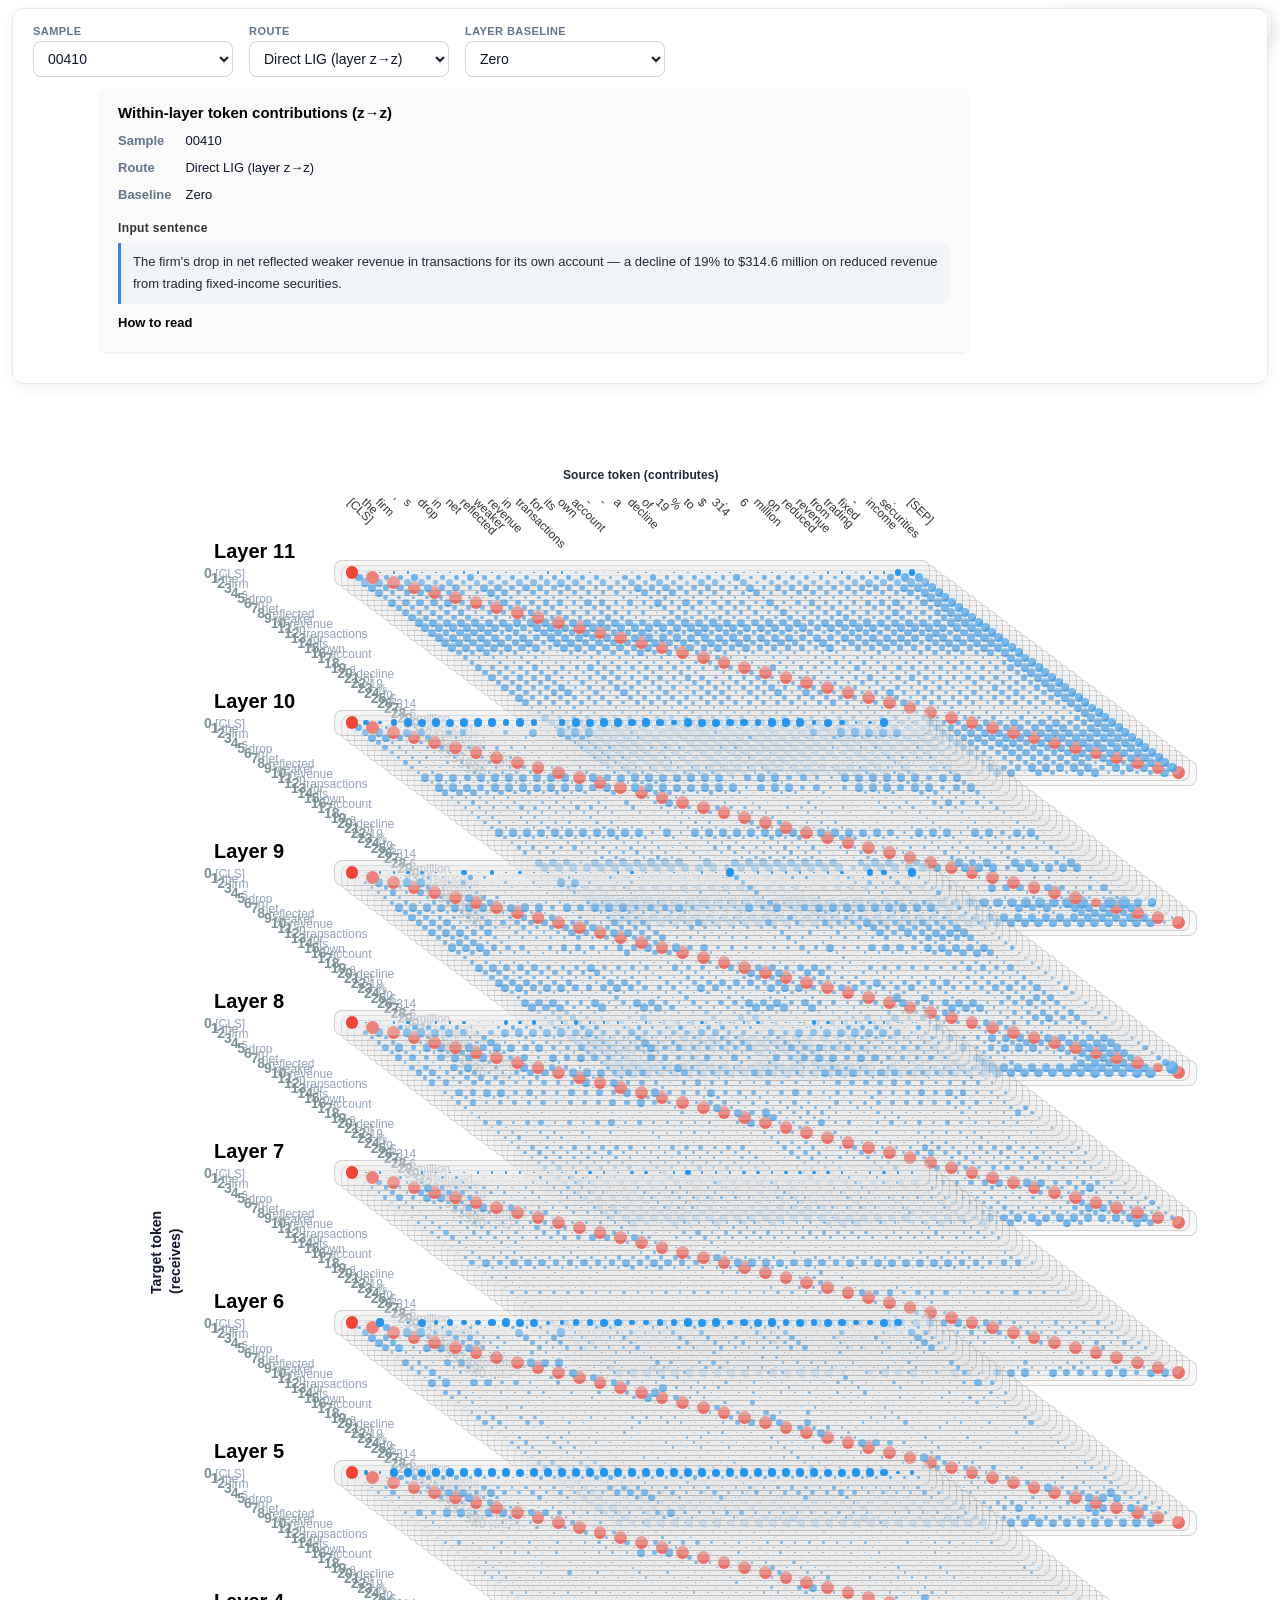
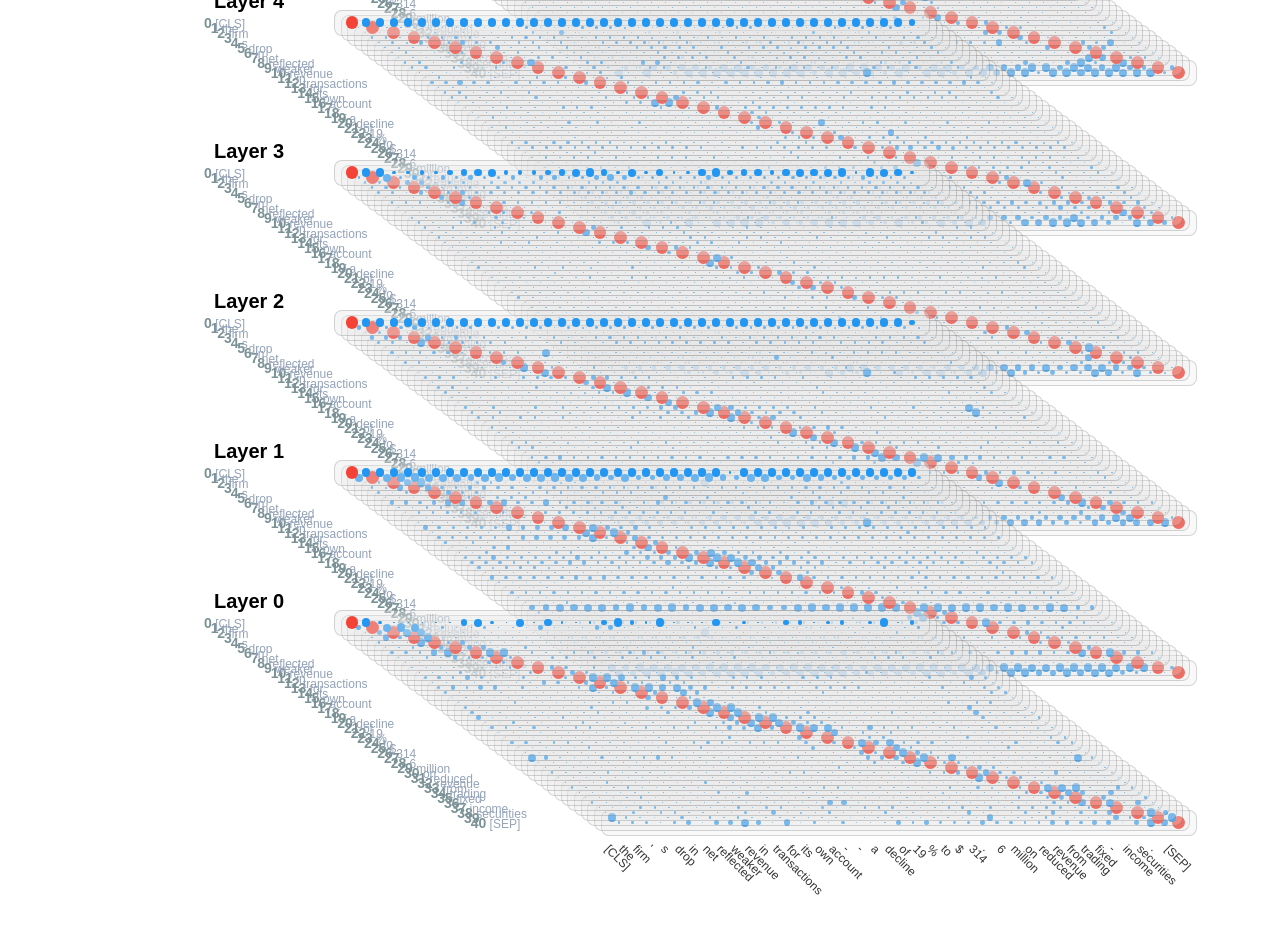
==== commit c008188f: "Center z2z viz on Source token axis caption. Align the horizontal scroll position and asymmetric lea" ====
--- a/docs/githubpage/z2z_embed.html
+++ b/docs/githubpage/z2z_embed.html
@@ -493,7 +493,6 @@
             body.lig-demo-embed .z2z-viz-section,
             html.lig-iframe-embed .z2z-viz-section {
                 margin: 8px auto 0;
-                justify-content: center;
                 width: 100%;
                 max-width: 100%;
                 padding-inline: max(8px, env(safe-area-inset-left, 0px)) max(8px, env(safe-area-inset-right, 0px));
@@ -504,9 +503,15 @@
                 top: max(8px, env(safe-area-inset-top, 0px));
                 right: max(8px, env(safe-area-inset-right, 0px));
                 left: auto;
+                grid-column: auto;
+                grid-row: auto;
+                justify-self: auto;
+                align-self: auto;
+                z-index: 10;
                 width: min(220px, calc(100vw - 16px));
                 max-width: calc(100vw - 16px);
                 max-height: calc(100vh - 16px);
+                margin: 0;
                 font-size: 12px;
                 box-shadow: 0 6px 20px rgba(15, 23, 42, 0.14);
             }
@@ -563,12 +568,9 @@
                 opacity: 1;
             }
             .z2z-viz-section {
-                display: flex;
-                flex-direction: row;
-                align-items: flex-start;
-                justify-content: center;
-                flex-wrap: nowrap;
-                gap: 12px;
+                display: grid;
+                grid-template-columns: minmax(0, 1fr);
+                grid-template-rows: auto;
                 width: 100%;
                 max-width: 100%;
                 min-width: 0;
@@ -589,10 +591,12 @@
             }
             .z2z-viz-scroll {
                 display: flex;
-                flex: 1 1 0;
-                order: 1;
+                grid-column: 1;
+                grid-row: 1;
                 align-items: flex-start;
-                width: auto;
+                position: relative;
+                z-index: 1;
+                width: 100%;
                 max-width: 100%;
                 min-width: 0;
                 overflow-x: auto;
@@ -605,6 +609,7 @@
                 flex: 1 0 0;
                 min-width: 0;
                 pointer-events: none;
+                background: transparent;
             }
             .z2z-viz-scroll-lead {
                 min-width: var(--z2z-left-gutter, 0px);
@@ -629,18 +634,18 @@
                 margin-top: 0;
                 padding-top: 1.5rem;
                 padding-bottom: 2rem;
-                z-index: 1;
             }
             .controls-panel {
+                grid-column: 1;
+                grid-row: 1;
+                justify-self: end;
+                align-self: start;
                 position: sticky;
                 top: max(12px, env(safe-area-inset-top, 0px));
-                flex: 0 0 auto;
-                order: 2;
-                align-self: flex-start;
-                z-index: 10000;
+                z-index: 10;
                 width: min(280px, calc(100vw - 24px));
                 max-width: min(280px, calc(100% - 8px));
-                margin: 0;
+                margin: max(12px, env(safe-area-inset-top, 0px)) max(0px, env(safe-area-inset-right, 0px)) 0 0;
                 box-sizing: border-box;
                 max-height: calc(100vh - 24px);
                 overflow: hidden;
@@ -651,6 +656,7 @@
                 box-shadow: 0 8px 24px rgba(15, 23, 42, 0.12);
                 padding: 0;
                 font-size: 13px;
+                pointer-events: auto;
             }
             .controls-panel.is-expanded .controls-panel-body {
                 max-height: calc(100vh - 24px - 40px);
@@ -730,39 +736,10 @@
                 margin-right: 0;
                 width: auto;
             }
-            @media (max-width: 1100px) {
-                body.lig-site:not(.lig-demo-embed) .z2z-viz-section {
-                    flex-direction: column;
-                    align-items: center;
-                }
-                body.lig-site:not(.lig-demo-embed) .controls-panel {
-                    position: static;
-                    order: -1;
-                    top: auto;
-                    width: min(280px, 100%);
-                    max-width: min(280px, calc(100vw - 24px));
-                    max-height: none;
-                    margin: 0 auto 12px auto;
-                    align-self: center;
-                }
-                body.lig-site:not(.lig-demo-embed) .controls-panel.is-expanded .controls-panel-body {
-                    max-height: min(55vh, 420px);
-                }
-            }
             @media (max-width: 960px) {
-                .z2z-viz-section {
-                    flex-direction: column;
-                    align-items: center;
-                }
                 .controls-panel {
-                    position: static;
-                    order: -1;
-                    top: auto;
-                    width: min(280px, 100%);
-                    max-width: min(280px, calc(100vw - 24px));
-                    max-height: none;
-                    margin: 0 auto 12px auto;
-                    align-self: center;
+                    width: min(240px, calc(100vw - 24px));
+                    max-width: min(240px, calc(100% - 8px));
                     font-size: 12px;
                 }
                 .controls-panel.is-expanded .controls-panel-body {
@@ -776,19 +753,12 @@
             @media (max-width: 520px) {
                 body.lig-demo-embed .controls-panel,
                 html.lig-iframe-embed .controls-panel {
-                    position: static;
-                    width: 100%;
-                    max-width: 100%;
-                    margin: 0 0 12px 0;
+                    width: min(220px, calc(100vw - 16px));
+                    max-width: calc(100vw - 16px);
                 }
                 body.lig-demo-embed .z2z-page-header,
                 html.lig-iframe-embed .z2z-page-header {
                     padding-right: max(8px, env(safe-area-inset-right, 0px));
-                }
-                body.lig-demo-embed .z2z-viz-section,
-                html.lig-iframe-embed .z2z-viz-section {
-                    flex-direction: column;
-                    align-items: stretch;
                 }
                 .curve-preset-btn {
                     flex: 1 1 100%;
@@ -932,6 +902,22 @@
         <div id="visualization-description" class="visualization-description"><p class="demo-lead"><strong>Within-layer token contributions (z→z)</strong></p><dl class="demo-meta"><dt>Sample</dt><dd>00410</dd><dt>Route</dt><dd>Direct LIG (layer z→z)</dd><dt>Baseline</dt><dd>Zero</dd></dl><p class="demo-sentence-label">Input sentence</p><blockquote class="demo-sentence">The firm&#x27;s drop in net reflected weaker revenue in transactions for its own account — a decline of 19% to $314.6 million on reduced revenue from trading fixed-income securities.</blockquote><div class="demo-legend"><p class="demo-legend-title"><strong>How to read</strong></p><p class="demo-legend-intro">Within-layer token-to-token contributions on the layer-direct <em>z</em>→<em>z</em> map (token vectors <em>z</em> at layer input — see the <a href="../index.html#notation">project page notation</a>). Each column is a target token position; circles show <strong>source → target</strong> contribution in that layer.</p><ul class="demo-legend-list"><li><strong>Left label on each box</strong>: <em>target</em> token (receives the contribution)</li><li><strong>Top / bottom token labels</strong> (horizontal): <em>source</em> token — circle position shows who contributed</li><li><strong>Vertical axis</strong>: layers 0–11 (bottom row = layer 0, top row = layer 11; lower layers are closer to the input)</li><li><strong>Circle size</strong>: contribution from source → target within the same layer</li><li><strong>Path thickness</strong>: inter-layer contribution paths (toggle with "Show inter-layer contribution paths" in Display options)</li><li><strong>Red highlight</strong>: clicked target token</li></ul></div></div>
         </div>
         <div class="z2z-viz-section">
+        <div class="z2z-viz-scroll" id="z2zVizScroll">
+            <div class="z2z-viz-scroll-lead" aria-hidden="true"></div>
+            <div class="z2z-viz-scroll-body">
+        <div id="z2z-layout-root" class="z2z-layout-root z2z-layout-normal">
+        <div id="container" style="position: relative; padding-top: 100px; padding-left: 160px; margin-left: auto; margin-right: auto;">
+            <svg id="pathSvg" style="position: absolute; top: 0; left: 0; width: 100%; height: 100%; pointer-events: none; z-index: 11000;"></svg>
+            <div id="targetTokenAxisCaption" class="axis-role-caption axis-role-caption-target" aria-hidden="true">Target token<br>(receives)</div>
+            <div id="tokenAxisCaptionTop" class="axis-role-caption axis-role-caption-source" aria-hidden="true">Source token (contributes)</div>
+            <div id="tokenAxisCaptionBottom" class="axis-role-caption axis-role-caption-source" aria-hidden="true">Source token (contributes)</div>
+            <div id="tokenAxisLabelsTop"></div>
+            <div id="tokenAxisLabelsBottom"></div>
+        </div>
+        </div>
+            </div>
+            <div class="z2z-viz-scroll-trail" aria-hidden="true"></div>
+        </div>
         <div class="controls controls-panel is-collapsed" id="displayOptionsPanel">
             <button type="button" class="controls-panel-toggle" id="displayOptionsToggle" aria-expanded="false" aria-controls="displayOptionsBody">
                 <span>Display options</span>
@@ -993,22 +979,6 @@
             </div>
             </div>
         </div>
-        <div class="z2z-viz-scroll" id="z2zVizScroll">
-            <div class="z2z-viz-scroll-lead" aria-hidden="true"></div>
-            <div class="z2z-viz-scroll-body">
-        <div id="z2z-layout-root" class="z2z-layout-root z2z-layout-normal">
-        <div id="container" style="position: relative; padding-top: 100px; padding-left: 160px; margin-left: auto; margin-right: auto;">
-            <svg id="pathSvg" style="position: absolute; top: 0; left: 0; width: 100%; height: 100%; pointer-events: none; z-index: 11000;"></svg>
-            <div id="targetTokenAxisCaption" class="axis-role-caption axis-role-caption-target" aria-hidden="true">Target token<br>(receives)</div>
-            <div id="tokenAxisCaptionTop" class="axis-role-caption axis-role-caption-source" aria-hidden="true">Source token (contributes)</div>
-            <div id="tokenAxisCaptionBottom" class="axis-role-caption axis-role-caption-source" aria-hidden="true">Source token (contributes)</div>
-            <div id="tokenAxisLabelsTop"></div>
-            <div id="tokenAxisLabelsBottom"></div>
-        </div>
-        </div>
-            </div>
-            <div class="z2z-viz-scroll-trail" aria-hidden="true"></div>
-        </div>
         </div>
         
         <script>
@@ -1077,6 +1047,9 @@
             }
             const pathSvg = document.getElementById('pathSvg');
             const vizScrollEl = document.getElementById('z2zVizScroll');
+            const vizScrollLeadEl = vizScrollEl ? vizScrollEl.querySelector('.z2z-viz-scroll-lead') : null;
+            const vizScrollTrailEl = vizScrollEl ? vizScrollEl.querySelector('.z2z-viz-scroll-trail') : null;
+            const vizScrollBodyEl = vizScrollEl ? vizScrollEl.querySelector('.z2z-viz-scroll-body') : null;
             const VIZ_LAYOUT_TRANSITION_MS = 420;
             let vizLayoutTransitionTimer = null;
 
@@ -2096,7 +2069,7 @@
             function getDuplicatePanelTop(layerAlignedTop) {
                 const baseTop = layerAlignedTop + duplicatePanelTopOffset;
                 const panel = document.getElementById('displayOptionsPanel');
-                if (!panel || window.matchMedia('(max-width: 960px)').matches) {
+                if (!panel) {
                     return baseTop;
                 }
                 const containerRect = container.getBoundingClientRect();
@@ -2428,6 +2401,7 @@
                     }
                     updateCirclePositionsAndDrawPaths();
                     syncContainerHeight();
+                    syncVizScrollCenter();
                 }, 100);
             }
 
@@ -3391,6 +3365,7 @@
                 repositionDuplicatePanelIfPresent();
                 updateCirclePositionsAndDrawPaths();
                 syncContainerHeight();
+                syncVizScrollCenter();
             }, 150));
             
             // 横軸ラベルを表示（一番上のレイヤーのToken位置を基準に）
@@ -3503,6 +3478,78 @@
                 vizScrollEl.style.setProperty('--z2z-left-gutter', Math.max(0, Math.round(gutter)) + 'px');
             }
 
+            function getVizScrollMinLead() {
+                if (!vizScrollEl) return 0;
+                const raw = getComputedStyle(vizScrollEl).getPropertyValue('--z2z-left-gutter').trim();
+                const parsed = parseFloat(raw);
+                return Number.isFinite(parsed) ? Math.max(0, parsed) : 0;
+            }
+
+            function resetVizScrollSpacers() {
+                if (vizScrollLeadEl) {
+                    vizScrollLeadEl.style.flex = '';
+                    vizScrollLeadEl.style.width = '';
+                }
+                if (vizScrollTrailEl) {
+                    vizScrollTrailEl.style.flex = '';
+                    vizScrollTrailEl.style.width = '';
+                }
+            }
+
+            function measureSourceCaptionOffsetInBody() {
+                const topCap = document.getElementById('tokenAxisCaptionTop');
+                if (!topCap || !vizScrollBodyEl) return null;
+                const bodyRect = vizScrollBodyEl.getBoundingClientRect();
+                const capRect = topCap.getBoundingClientRect();
+                if (!Number.isFinite(capRect.width)) return null;
+                return capRect.left + capRect.width / 2 - bodyRect.left;
+            }
+
+            function measureSourceCaptionCenterInScroll() {
+                const topCap = document.getElementById('tokenAxisCaptionTop');
+                if (!topCap || !vizScrollEl) return null;
+                const scrollRect = vizScrollEl.getBoundingClientRect();
+                const capRect = topCap.getBoundingClientRect();
+                if (!Number.isFinite(capRect.width)) return null;
+                return capRect.left + capRect.width / 2 - scrollRect.left + vizScrollEl.scrollLeft;
+            }
+
+            function syncVizScrollCenter() {
+                if (!vizScrollEl || !vizScrollBodyEl) return;
+                const captionOffset = measureSourceCaptionOffsetInBody();
+                if (captionOffset === null) return;
+
+                const minLead = getVizScrollMinLead();
+                const bodyWidth = vizScrollBodyEl.offsetWidth;
+                const clientWidth = vizScrollEl.clientWidth;
+                if (clientWidth <= 0) return;
+                const viewportCenter = clientWidth / 2;
+
+                resetVizScrollSpacers();
+                void vizScrollEl.offsetWidth;
+
+                const overflows = (minLead + bodyWidth) > clientWidth;
+                if (!overflows) {
+                    const desiredLead = Math.max(minLead, viewportCenter - captionOffset);
+                    const trailWidth = Math.max(0, clientWidth - desiredLead - bodyWidth);
+                    if (vizScrollLeadEl) {
+                        vizScrollLeadEl.style.flex = '0 0 auto';
+                        vizScrollLeadEl.style.width = Math.round(desiredLead) + 'px';
+                    }
+                    if (vizScrollTrailEl) {
+                        vizScrollTrailEl.style.flex = '0 0 auto';
+                        vizScrollTrailEl.style.width = Math.round(trailWidth) + 'px';
+                    }
+                    vizScrollEl.scrollLeft = 0;
+                    return;
+                }
+
+                const captionCenter = measureSourceCaptionCenterInScroll();
+                if (captionCenter === null) return;
+                const maxScrollLeft = Math.max(0, vizScrollEl.scrollWidth - clientWidth);
+                vizScrollEl.scrollLeft = Math.max(0, Math.min(maxScrollLeft, captionCenter - viewportCenter));
+            }
+
             function measureLayerLabelLeftOverflow() {
                 let overflow = 0;
                 const containerRect = container.getBoundingClientRect();
@@ -3570,6 +3617,7 @@
                         duplicateOverallContainer.classList.remove('z2z-dup-entering');
                         recalcLayoutMetrics();
                         syncContainerHeight();
+                        syncVizScrollCenter();
                     });
                 });
             }
@@ -3678,7 +3726,7 @@
                 const bottomCap = document.getElementById('tokenAxisCaptionBottom');
                 if (!targetCap || !topCap || !bottomCap) return;
 
-                applyContainerLeftGutter();
+                const leftGutter = applyContainerLeftGutter();
                 positionTargetAxisCaption(targetCap, getMidLayerCenterY());
 
                 const topBounds = measureTokenAxisLabelBounds('.token-axis-label-top');
@@ -3708,6 +3756,7 @@
                         getLayerTop(0) + lastRow * getTokenVerticalSpacing() + circleSlotSize
                             + layoutBottomLabelOffset + sourceAxisCaptionOffset);
                 }
+                syncVizScrollCenter();
             }
 
             function updateTokenAxisLabels() {
@@ -4002,6 +4051,7 @@
                 requestAnimationFrame(() => {
                     updateCirclePositionsAndDrawPaths();
                     syncContainerHeight();
+                    syncVizScrollCenter();
                 });
             }
             scheduleDeferred(runInitialVisualization, 200);
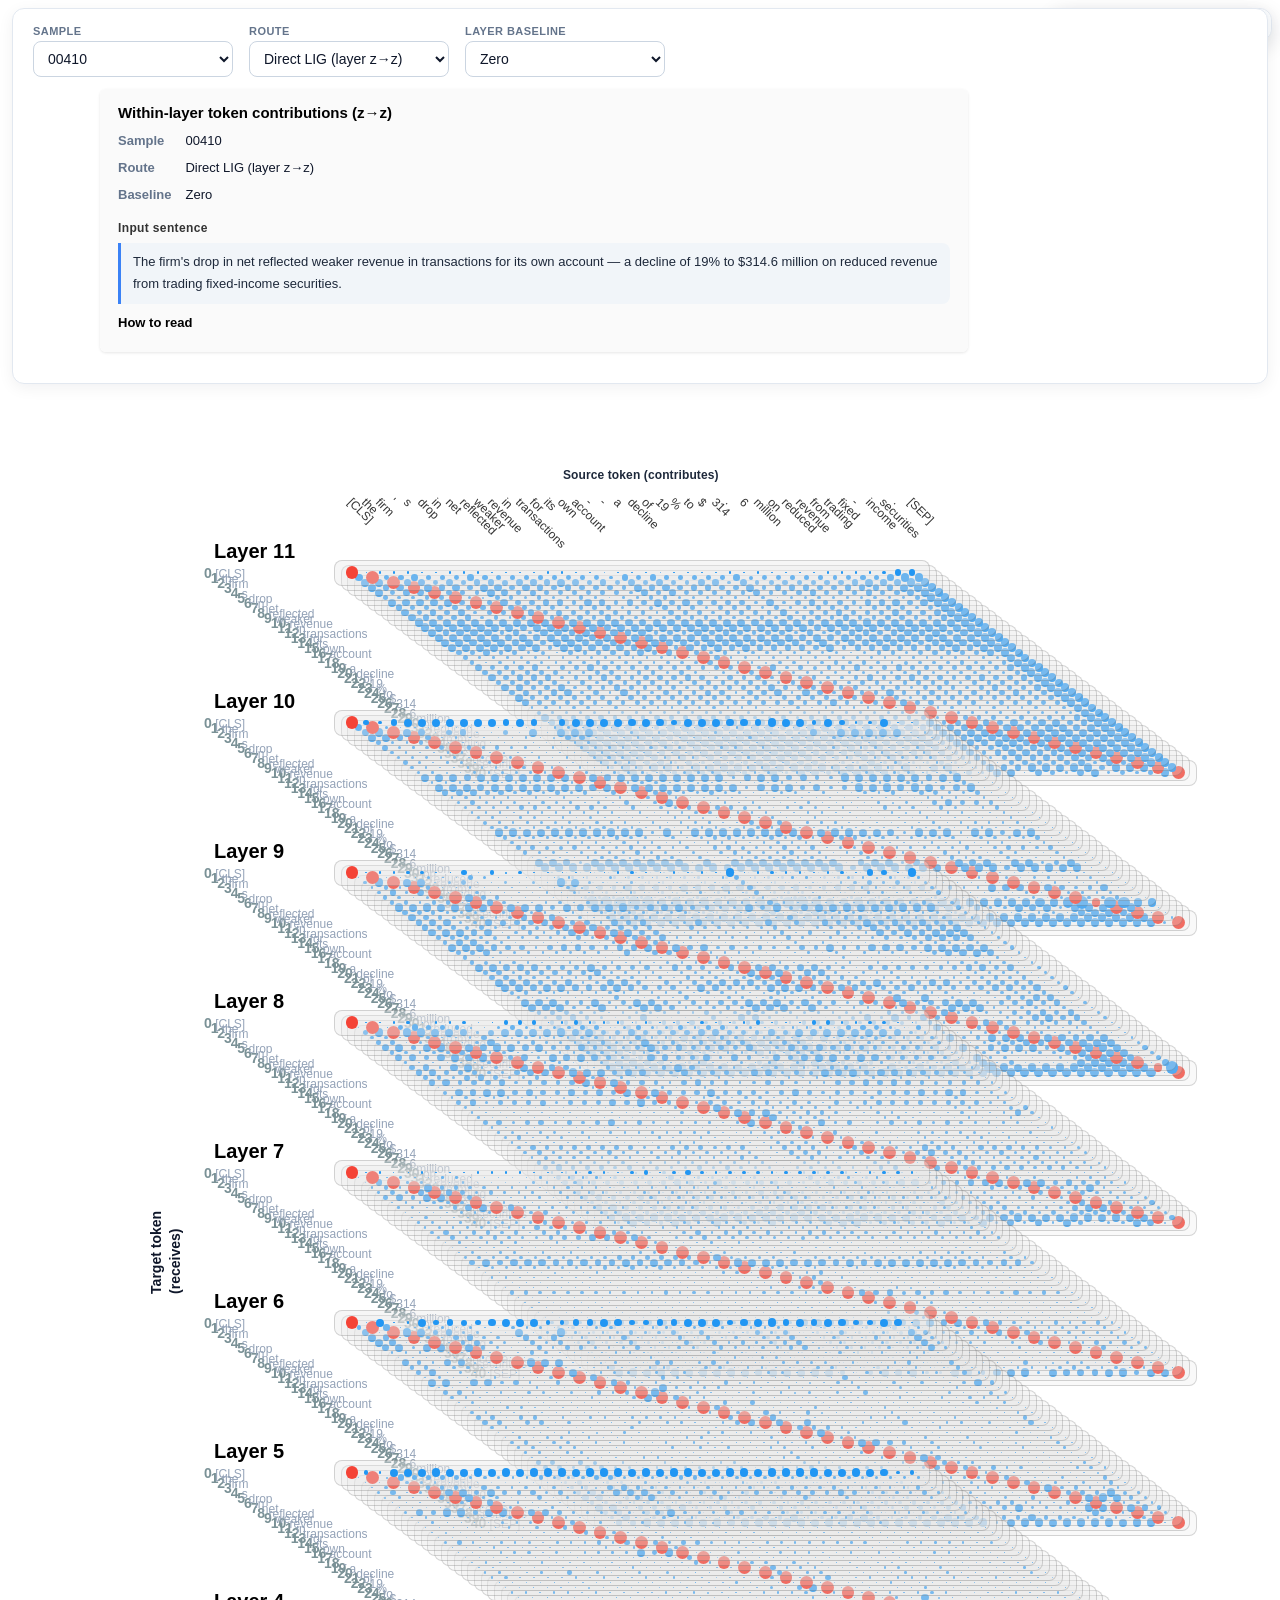
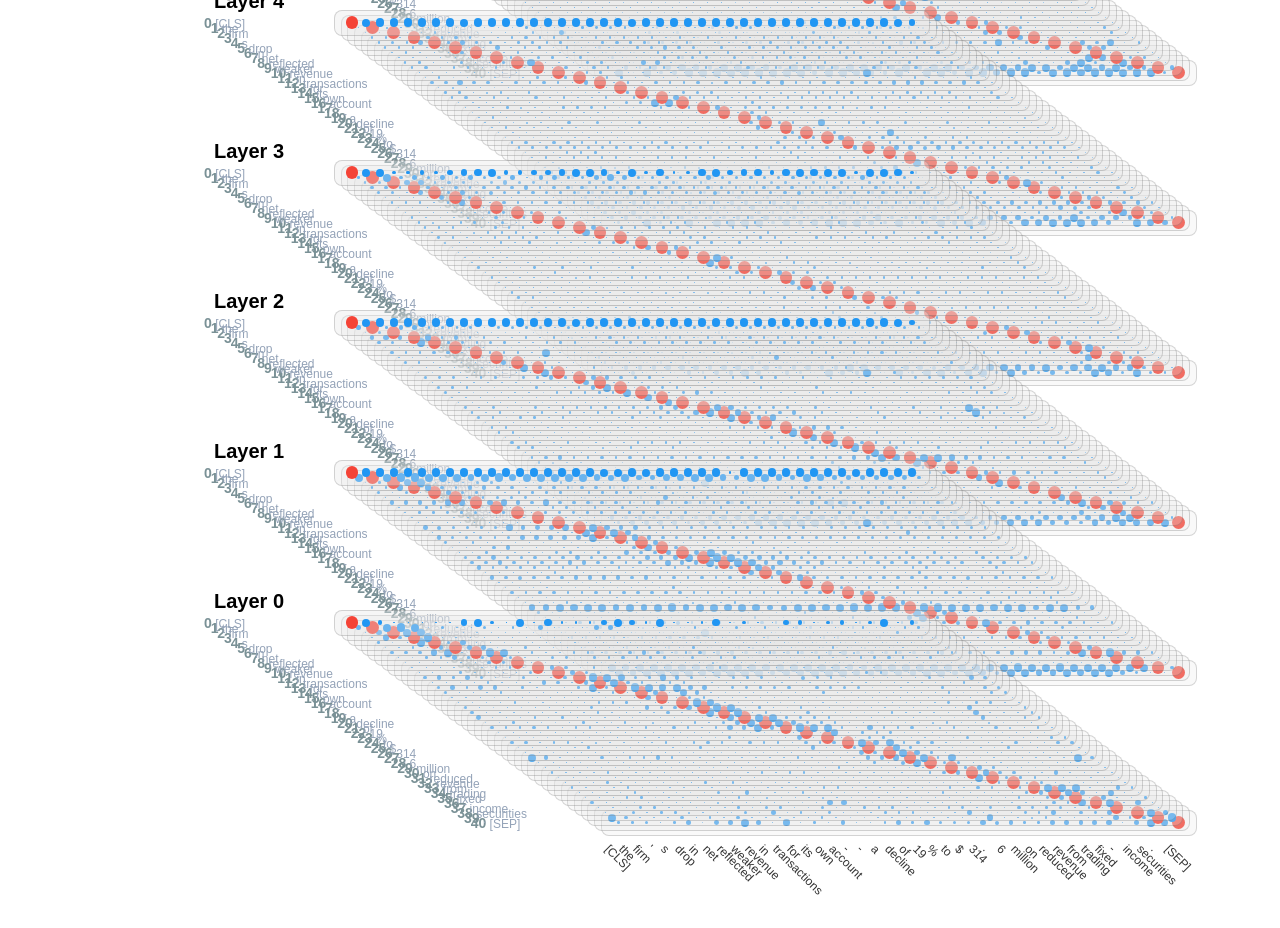
==== commit 53d83416: "Further lighten z2z demo initial load and DOM build cost. Lazy-load all demo matrix JSON (including " ====
--- a/docs/githubpage/z2z_embed.html
+++ b/docs/githubpage/z2z_embed.html
@@ -581,8 +581,27 @@
                 overflow: visible;
             }
             #z2z-layout-root.z2z-demo-loading {
-                opacity: 0.55;
+                opacity: 0.42;
                 pointer-events: none;
+                position: relative;
+            }
+            #z2z-layout-root.z2z-demo-loading::after {
+                content: '';
+                position: absolute;
+                top: 42%;
+                left: 50%;
+                width: 36px;
+                height: 36px;
+                margin: -18px 0 0 -18px;
+                border: 3px solid #e2e8f0;
+                border-top-color: #0d9488;
+                border-radius: 50%;
+                animation: z2z-demo-spin 0.75s linear infinite;
+                z-index: 20000;
+                pointer-events: none;
+            }
+            @keyframes z2z-demo-spin {
+                to { transform: rotate(360deg); }
             }
             .demo-load-error {
                 color: #b91c1c;
@@ -986,7 +1005,7 @@
             const useSlotCap = true;
             const isEmbedPage = true;
 
-            const demoMatrix = {"sample_00016":{"layer_ig_zero":{"dataUrl":"demo_data/sample_00016__layer_ig_zero.json","descriptionHtml":"<p class=\"demo-lead\"><strong>Within-layer token contributions (z\u2192z)</strong></p><dl class=\"demo-meta\"><dt>Sample</dt><dd>00016</dd><dt>Route</dt><dd>Direct LIG (layer z\u2192z)</dd><dt>Baseline</dt><dd>Zero</dd></dl><p class=\"demo-sentence-label\">Input sentence</p><blockquote class=\"demo-sentence\">But Congress didn&#x27;t anticipate or intend more public debt, say opponents of the RTC&#x27;s working-capital plan, and Rep. Charles Schumer (D., N.Y.) said the RTC Oversight Board has been remiss in not keeping Congress informed.</blockquote><div class=\"demo-legend\"><p class=\"demo-legend-title\"><strong>How to read</strong></p><p class=\"demo-legend-intro\">Within-layer token-to-token contributions on the layer-direct <em>z</em>\u2192<em>z</em> map (token vectors <em>z</em> at layer input \u2014 see the <a href=\"../index.html#notation\">project page notation</a>). Each column is a target token position; circles show <strong>source \u2192 target</strong> contribution in that layer.</p><ul class=\"demo-legend-list\"><li><strong>Left label on each box</strong>: <em>target</em> token (receives the contribution)</li><li><strong>Top / bottom token labels</strong> (horizontal): <em>source</em> token \u2014 circle position shows who contributed</li><li><strong>Vertical axis</strong>: layers 0\u201311 (bottom row = layer 0, top row = layer 11; lower layers are closer to the input)</li><li><strong>Circle size</strong>: contribution from source \u2192 target within the same layer</li><li><strong>Path thickness</strong>: inter-layer contribution paths (toggle with \"Show inter-layer contribution paths\" in Display options)</li><li><strong>Red highlight</strong>: clicked target token</li></ul></div>"},"composed_ATT_zero_MLP_zero":{"dataUrl":"demo_data/sample_00016__composed_ATT_zero_MLP_zero.json","descriptionHtml":"<p class=\"demo-lead\"><strong>Within-layer token contributions (z\u2192z)</strong></p><dl class=\"demo-meta\"><dt>Sample</dt><dd>00016</dd><dt>Route</dt><dd>Composed (z\u2192u \u00d7 u\u2192z)</dd><dt>ATT baseline (z\u2192u)</dt><dd>Zero</dd><dt>MLP baseline (u\u2192z)</dt><dd>Zero</dd></dl><p class=\"demo-sentence-label\">Input sentence</p><blockquote class=\"demo-sentence\">But Congress didn&#x27;t anticipate or intend more public debt, say opponents of the RTC&#x27;s working-capital plan, and Rep. Charles Schumer (D., N.Y.) said the RTC Oversight Board has been remiss in not keeping Congress informed.</blockquote><div class=\"demo-legend\"><p class=\"demo-legend-title\"><strong>How to read</strong></p><p class=\"demo-legend-intro\">Within-layer token-to-token contributions on the layer-direct <em>z</em>\u2192<em>z</em> map (token vectors <em>z</em> at layer input \u2014 see the <a href=\"../index.html#notation\">project page notation</a>). Each column is a target token position; circles show <strong>source \u2192 target</strong> contribution in that layer.</p><ul class=\"demo-legend-list\"><li><strong>Left label on each box</strong>: <em>target</em> token (receives the contribution)</li><li><strong>Top / bottom token labels</strong> (horizontal): <em>source</em> token \u2014 circle position shows who contributed</li><li><strong>Vertical axis</strong>: layers 0\u201311 (bottom row = layer 0, top row = layer 11; lower layers are closer to the input)</li><li><strong>Circle size</strong>: contribution from source \u2192 target within the same layer</li><li><strong>Path thickness</strong>: inter-layer contribution paths (toggle with \"Show inter-layer contribution paths\" in Display options)</li><li><strong>Red highlight</strong>: clicked target token</li></ul></div>"},"composed_ATT_ITB_raw_MLP_zero":{"dataUrl":"demo_data/sample_00016__composed_ATT_ITB_raw_MLP_zero.json","descriptionHtml":"<p class=\"demo-lead\"><strong>Within-layer token contributions (z\u2192z)</strong></p><dl class=\"demo-meta\"><dt>Sample</dt><dd>00016</dd><dt>Route</dt><dd>Composed (z\u2192u \u00d7 u\u2192z)</dd><dt>ATT baseline (z\u2192u)</dt><dd>ITB</dd><dt>MLP baseline (u\u2192z)</dt><dd>Zero</dd></dl><p class=\"demo-sentence-label\">Input sentence</p><blockquote class=\"demo-sentence\">But Congress didn&#x27;t anticipate or intend more public debt, say opponents of the RTC&#x27;s working-capital plan, and Rep. Charles Schumer (D., N.Y.) said the RTC Oversight Board has been remiss in not keeping Congress informed.</blockquote><div class=\"demo-legend\"><p class=\"demo-legend-title\"><strong>How to read</strong></p><p class=\"demo-legend-intro\">Within-layer token-to-token contributions on the layer-direct <em>z</em>\u2192<em>z</em> map (token vectors <em>z</em> at layer input \u2014 see the <a href=\"../index.html#notation\">project page notation</a>). Each column is a target token position; circles show <strong>source \u2192 target</strong> contribution in that layer.</p><ul class=\"demo-legend-list\"><li><strong>Left label on each box</strong>: <em>target</em> token (receives the contribution)</li><li><strong>Top / bottom token labels</strong> (horizontal): <em>source</em> token \u2014 circle position shows who contributed</li><li><strong>Vertical axis</strong>: layers 0\u201311 (bottom row = layer 0, top row = layer 11; lower layers are closer to the input)</li><li><strong>Circle size</strong>: contribution from source \u2192 target within the same layer</li><li><strong>Path thickness</strong>: inter-layer contribution paths (toggle with \"Show inter-layer contribution paths\" in Display options)</li><li><strong>Red highlight</strong>: clicked target token</li></ul></div>"},"composed_ATT_ITB_map_MLP_zero":{"dataUrl":"demo_data/sample_00016__composed_ATT_ITB_map_MLP_zero.json","descriptionHtml":"<p class=\"demo-lead\"><strong>Within-layer token contributions (z\u2192z)</strong></p><dl class=\"demo-meta\"><dt>Sample</dt><dd>00016</dd><dt>Route</dt><dd>Composed (z\u2192u \u00d7 u\u2192z)</dd><dt>ATT baseline (z\u2192u)</dt><dd>ITB-mapRatio</dd><dt>MLP baseline (u\u2192z)</dt><dd>Zero</dd></dl><p class=\"demo-sentence-label\">Input sentence</p><blockquote class=\"demo-sentence\">But Congress didn&#x27;t anticipate or intend more public debt, say opponents of the RTC&#x27;s working-capital plan, and Rep. Charles Schumer (D., N.Y.) said the RTC Oversight Board has been remiss in not keeping Congress informed.</blockquote><div class=\"demo-legend\"><p class=\"demo-legend-title\"><strong>How to read</strong></p><p class=\"demo-legend-intro\">Within-layer token-to-token contributions on the layer-direct <em>z</em>\u2192<em>z</em> map (token vectors <em>z</em> at layer input \u2014 see the <a href=\"../index.html#notation\">project page notation</a>). Each column is a target token position; circles show <strong>source \u2192 target</strong> contribution in that layer.</p><ul class=\"demo-legend-list\"><li><strong>Left label on each box</strong>: <em>target</em> token (receives the contribution)</li><li><strong>Top / bottom token labels</strong> (horizontal): <em>source</em> token \u2014 circle position shows who contributed</li><li><strong>Vertical axis</strong>: layers 0\u201311 (bottom row = layer 0, top row = layer 11; lower layers are closer to the input)</li><li><strong>Circle size</strong>: contribution from source \u2192 target within the same layer</li><li><strong>Path thickness</strong>: inter-layer contribution paths (toggle with \"Show inter-layer contribution paths\" in Display options)</li><li><strong>Red highlight</strong>: clicked target token</li></ul></div>"},"composed_ATT_ITB_zero_base_ratio_MLP_zero":{"dataUrl":"demo_data/sample_00016__composed_ATT_ITB_zero_base_ratio_MLP_zero.json","descriptionHtml":"<p class=\"demo-lead\"><strong>Within-layer token contributions (z\u2192z)</strong></p><dl class=\"demo-meta\"><dt>Sample</dt><dd>00016</dd><dt>Route</dt><dd>Composed (z\u2192u \u00d7 u\u2192z)</dd><dt>ATT baseline (z\u2192u)</dt><dd>ITB-zeroRatio</dd><dt>MLP baseline (u\u2192z)</dt><dd>Zero</dd></dl><p class=\"demo-sentence-label\">Input sentence</p><blockquote class=\"demo-sentence\">But Congress didn&#x27;t anticipate or intend more public debt, say opponents of the RTC&#x27;s working-capital plan, and Rep. Charles Schumer (D., N.Y.) said the RTC Oversight Board has been remiss in not keeping Congress informed.</blockquote><div class=\"demo-legend\"><p class=\"demo-legend-title\"><strong>How to read</strong></p><p class=\"demo-legend-intro\">Within-layer token-to-token contributions on the layer-direct <em>z</em>\u2192<em>z</em> map (token vectors <em>z</em> at layer input \u2014 see the <a href=\"../index.html#notation\">project page notation</a>). Each column is a target token position; circles show <strong>source \u2192 target</strong> contribution in that layer.</p><ul class=\"demo-legend-list\"><li><strong>Left label on each box</strong>: <em>target</em> token (receives the contribution)</li><li><strong>Top / bottom token labels</strong> (horizontal): <em>source</em> token \u2014 circle position shows who contributed</li><li><strong>Vertical axis</strong>: layers 0\u201311 (bottom row = layer 0, top row = layer 11; lower layers are closer to the input)</li><li><strong>Circle size</strong>: contribution from source \u2192 target within the same layer</li><li><strong>Path thickness</strong>: inter-layer contribution paths (toggle with \"Show inter-layer contribution paths\" in Display options)</li><li><strong>Red highlight</strong>: clicked target token</li></ul></div>"}},"sample_00410":{"layer_ig_zero":{"z2zData":[[[8.84792,-0.30206,-0.11178,-0.04755,-0.01737,-0.00177,-0.04458,-0.03755,0.17747,0.23186,0.1062,0.01092,0.23625,-0.04359,-0.20845,-0.05928,-0.05462,-0.06929,-0.14187,-0.36891,-0.13625,-0.07398,-0.29716,-0.04668,-0.03034,-0.0566,0.19386,-0.04027,-0.10651,-0.04282,0.01891,0.15537,0.12227,-0.04368,0.10635,0.11818,-0.02788,0.08629,0.31879,-0.03947,-0.12602],[0.19343,13.51988,0.36032,0.74032,0.41635,0.03352,0.1232,0.07444,-0.00104,-0.13221,-0.01599,0.0851,-0.04939,0.19352,0.02284,0.04355,0.02101,0.18504,0.1864,0.03058,-0.02005,0.00717,-0.01674,0.03584,0.09293,0.02845,-0.02062,0.14437,0.05474,0.08293,0.0606,-0.00591,0.01649,-0.01163,-0.00418,-0.0264,0.08257,-0.0412,-0.05351,0.08234,0.10415],[0.02908,-0.36106,20.74536,-0.51081,-0.49539,-0.03261,0.01724,0.00534,-0.10299,-0.01395,0.01309,0.06847,0.07273,0.03507,0.05251,-0.05921,0.05776,-0.00724,0.00031,0.04343,0.06012,0.09997,0.03584,0.06104,0.05014,0.06162,0.07062,0.01988,0.02407,0.06742,0.06897,0.05928,0.02124,0.05338,0.06096,0.11529,0.03484,0.0221,0.15078,0.05982,0.08995],[0.06385,0.29786,0.14771,14.93842,-0.99932,0.00651,0.07238,0.02395,0.00239,-0.02611,0.00543,0.01704,-0.0106,0.02447,0.01725,0.01438,0.00686,-0.03498,-0.04347,-0.01645,-0.02938,0.00177,-0.06394,-0.02268,0.01157,-0.00929,-0.02988,0.00714,-0.05231,-0.02133,-0.00402,-0.03534,0.00758,0.00485,-0.03194,-0.04101,-0.02977,-0.00642,0.00467,-0.00225,-0.00615],[0.10807,0.04113,-0.00397,-0.71966,14.91066,0.14007,0.26265,0.01877,-0.02583,-0.05392,0.04817,0.0118,-0.02174,0.04784,0.07883,0.06738,0.00342,0.00492,0.01586,0.05899,0.02252,0.01842,-0.0307,0.01633,-0.0048,0.05296,0.00192,-0.02212,-0.02017,0.02788,0.03559,-0.01965,0.03144,0.01594,0.00411,0.01503,0.01994,0.00289,-0.00408,-0.00613,0.02018],[-0.04711,-0.11701,-0.13768,-0.07512,-0.27223,20.65366,-0.33921,-0.29259,-0.05469,-0.06213,-0.16445,0.00833,-0.09188,-0.06079,-0.07364,0.01583,-0.06558,-0.00895,0.00683,-0.10064,-0.04215,0.02393,-0.15158,0.04864,-0.03595,-0.04677,-0.11664,-0.04151,-0.08044,-0.03242,-0.07191,-0.029,-0.12867,-0.0341,-0.0879,-0.03009,-0.00407,-0.10289,-0.05246,-0.01794,-0.02556],[0.15422,0.15168,0.13286,0.27927,0.48814,0.05388,14.24222,0.83368,0.51417,-0.01789,0.11157,0.05245,0.07387,0.12742,0.10836,0.07688,0.07103,0.16502,0.18463,0.15965,0.04212,0.09649,0.13412,0.08262,0.0789,0.0175,0.00602,0.11307,0.07795,0.09236,0.06114,-0.01674,0.04335,0.08547,0.02875,0.01693,0.12194,0.04174,-0.02638,0.09886,0.10405],[0.02388,0.04415,0.15378,0.12616,0.27381,0.15018,0.214,20.80451,0.19917,-0.10759,0.06829,0.20595,0.17969,0.08138,0.17099,0.13224,0.244,0.136,0.14866,0.14633,0.04398,0.19733,0.01194,0.12681,0.1579,0.09496,0.0361,0.09724,0.08028,0.05046,0.13221,0.11403,0.10572,0.13269,0.14559,0.23517,0.13808,0.11575,0.16678,0.10247,0.09859],[0.04563,0.01506,-0.04133,-0.09301,-0.10179,-0.01758,-0.24163,-0.18531,20.55496,-0.02227,-0.05359,-0.07038,0.02307,-0.04853,-0.04957,-0.0291,0.02265,-0.00174,-0.00861,-0.02304,0.01069,0.00534,-0.12338,0.04345,-0.00435,-0.00887,-0.03451,0.06096,-0.0461,0.01211,-0.06817,0.02068,0.00208,-0.08238,-0.01897,0.00317,-0.04323,-0.01077,0.01169,0.05864,0.06513],[-0.08301,-0.02407,-0.00845,-0.07293,-0.05268,-0.08123,-0.13073,-0.14307,-0.06065,21.29984,-0.28658,-0.23252,-0.04679,-0.17707,-0.01533,-0.03463,-0.07492,-0.00702,7e-05,-0.05153,0.03708,-0.03559,-0.12871,-0.04584,-0.07406,-0.05683,-0.03917,-0.01173,-0.10003,-0.0774,-0.07414,0.09029,-0.06413,-0.06813,-0.04976,-0.04981,-0.01696,-0.03435,0.04301,-0.00413,-0.0323],[0.00016,0.02029,-0.02644,0.16228,0.11128,0.01529,-0.00119,-0.02037,-0.2077,-0.08053,20.58899,-0.33587,-0.18668,-0.06388,0.00345,-0.03131,0.0316,-0.02437,0.0158,0.07518,0.01824,0.10339,0.05884,-0.05404,0.05521,0.03555,0.04652,0.08281,0.10231,0.03275,0.08197,0.02476,0.15534,0.12843,0.0765,0.07957,0.02377,0.07237,0.06774,0.08312,0.10257],[0.1552,0.17163,0.10408,0.19456,0.15157,0.00948,0.05091,0.12728,0.05418,-0.07436,0.15724,13.86048,0.66451,0.54173,0.29649,0.15156,0.10029,0.26449,0.17831,0.153,0.0279,0.0711,0.13783,0.10329,0.11699,0.05524,0.06705,0.16891,0.12185,0.09758,0.05349,-0.03241,0.01843,0.05796,0.00803,0.00367,0.1268,0.04639,0.01201,0.19469,0.16025],[0.0033,-0.01879,0.04589,-0.01475,0.12403,-0.06193,0.02267,-0.06828,-0.27779,-0.19813,-0.07895,-0.27033,19.48573,-0.49728,-0.18799,-0.15851,0.0167,-0.1401,-0.14814,0.04583,-0.08189,0.03508,-0.01933,-0.04439,-0.02082,-0.08804,-0.04715,-0.06563,-0.00362,-0.07263,0.07075,-0.05952,0.04227,0.00608,0.05879,0.06886,-0.05524,-0.03695,0.13159,-0.04442,-0.01984],[0.14443,0.20329,0.10108,0.22582,0.19318,0.07036,0.12037,0.08156,0.04913,0.02026,0.10531,0.37263,0.12527,14.90117,0.89891,0.54355,0.30586,0.39708,0.22918,0.19937,0.06673,0.1274,0.12889,0.1166,0.14519,0.17162,0.03439,0.16768,0.15153,0.15368,0.14483,0.03555,0.04823,0.08206,0.02268,0.06476,0.12359,0.03786,0.02667,0.17268,0.15519],[0.15799,0.02812,-0.01663,0.08274,0.10541,0.04285,0.05678,0.01022,0.0195,-0.02596,-0.01035,0.09426,-0.11289,-0.01513,16.38824,0.22108,0.07385,0.32867,0.21298,0.08016,0.06581,0.05518,-0.02383,0.01961,0.05893,0.02593,-0.06258,0.12369,0.03419,0.05352,0.0527,-0.02244,-0.00171,0.00416,0.00034,0.00229,0.10272,-0.04259,-0.04448,0.13611,0.1397],[0.05734,0.07968,0.01716,-0.04979,0.00135,0.00961,0.04301,-2e-05,-0.00904,-0.00593,-0.01369,0.05589,-0.01037,-0.00823,-0.31372,19.62709,0.00851,0.17773,0.12092,0.01856,-0.02788,0.05752,-0.03993,0.0115,0.02412,0.00236,-0.04432,0.05096,-0.05435,0.01594,-0.01529,-0.0171,0.00044,0.00203,-0.03134,0.03087,0.02197,-0.00594,0.01147,0.03186,0.04023],[0.04058,0.05957,0.06709,0.03497,0.13569,0.05231,0.1067,0.05506,0.00576,0.0374,0.12733,0.13385,0.14252,0.04833,0.00718,-0.09604,20.01573,-1.04568,-0.40646,-0.11167,-0.08873,0.01448,-0.00464,0.06124,0.07109,0.04698,0.10442,0.08688,0.0481,0.04911,0.0609,0.02837,0.07158,0.01456,0.10902,0.1735,0.04856,0.14521,0.15413,0.10466,0.11022],[0.15283,0.01482,-0.04146,0.02412,0.03305,-0.00353,0.01642,0.00037,-0.06953,-0.13205,-0.05204,0.00769,-0.03897,0.1957,0.16001,0.17342,0.26432,15.28742,0.9542,0.48317,-0.03199,0.11781,-0.00279,0.03832,0.09412,-0.01697,-0.03066,-0.02696,-0.03495,0.00923,0.07688,-0.05539,-0.02922,0.04487,-0.01684,-0.00481,-0.24399,-0.06236,-0.05809,-0.05875,-0.09655],[0.15704,0.00644,-0.05316,0.04862,0.00777,0.00448,0.06199,-0.01372,-0.05849,-0.122,-0.05719,-0.00077,-0.04456,0.04622,0.17482,0.05826,0.08061,0.77978,15.44408,1.09717,0.00499,0.1297,0.04249,0.0237,0.17879,0.00614,-0.04394,-0.03214,-0.03749,-0.00366,0.10597,-0.06391,-0.04439,0.0692,-0.02134,0.01565,-0.26793,-0.07113,-0.05971,-0.05025,-0.09516],[0.19741,0.04277,-0.02561,0.05377,0.08239,0.05927,0.0976,0.00145,0.02279,-0.06879,-0.00381,0.04331,-0.05498,0.044,0.06025,0.05424,-0.04105,-0.07622,-0.26468,13.20429,0.52204,0.55957,0.10414,0.1102,0.10844,0.08417,-0.03361,0.0648,0.00563,0.03764,0.05984,-0.00441,-0.0339,0.03565,0.03536,0.03807,0.16447,-0.05257,-0.0344,0.08015,0.0891],[-0.05457,-0.05511,-0.15676,-0.02096,-0.08142,-0.05119,-0.0718,-0.1536,-0.11598,-0.07706,-0.1319,-0.05842,-0.12062,-0.08732,-0.06671,-0.14226,-0.1179,-0.22481,-0.27911,-0.62159,20.32451,-0.51434,-0.31913,-0.17543,-0.16337,-0.12749,0.02356,-0.01758,-0.06263,-0.08976,-0.07488,-0.08784,-0.12111,-0.12559,-0.09833,-0.05763,-0.12111,-0.04613,-0.0563,0.00365,-0.01338],[0.14897,0.10421,0.07599,0.1384,0.07601,-0.01333,0.10945,0.08367,0.01767,-0.05913,0.07363,0.1017,0.00636,0.11469,0.10291,0.04026,0.08523,0.1988,0.16043,0.30972,0.17505,12.59195,0.81673,0.31414,0.36211,0.10801,0.01888,0.21011,0.09881,0.08546,0.11522,-0.01307,0.07441,0.10306,0.02265,0.05373,0.14294,0.07477,-0.00547,0.08202,0.05808],[0.04765,0.00561,0.02681,0.07491,0.00834,-0.017,-0.01099,0.01555,0.02804,0.00588,0.02035,0.00132,-0.00389,0.03224,0.02451,0.01222,-0.02452,0.05212,0.06884,0.09429,0.0171,-0.0026,19.32426,0.05417,0.38427,0.06457,0.13659,0.12251,0.13507,0.06423,0.03096,-0.01787,0.02653,0.05859,0.05489,0.02697,0.07198,0.02757,0.03418,0.08744,0.04402],[0.04861,0.0538,0.05049,0.05286,0.04684,0.04551,0.09339,0.02052,0.01045,-0.03385,-0.10163,0.11112,0.02996,0.06293,0.04032,0.06045,0.17103,0.05902,0.08702,0.08944,0.02008,0.29608,-0.06759,20.24478,-0.02025,-0.08289,-0.18368,0.15548,0.0506,-0.04215,0.10012,-0.06475,-0.07958,0.18362,0.06889,0.03447,0.09741,0.0387,0.01964,0.15216,0.13673],[0.15965,0.13305,0.06488,0.11977,0.09856,0.0578,0.07928,0.04945,0.05832,-0.01072,0.04186,0.10693,0.03666,0.10301,0.13136,0.09947,0.06578,0.12737,0.11549,0.11674,0.01635,0.13887,0.08159,0.1509,13.46295,0.38157,0.24485,0.30797,0.10295,0.13165,0.13486,0.07267,0.03469,0.03855,0.00539,0.0618,0.14405,0.0204,0.01004,0.15166,0.12508],[0.05465,0.07918,0.02379,0.08582,0.10989,0.14346,0.09428,0.04712,-0.0873,0.02046,-0.04702,0.1142,0.08973,0.15005,0.07634,0.07225,0.07702,0.0411,0.03208,0.09287,0.07901,0.26154,0.0598,0.0766,0.22625,20.41191,0.0459,0.40331,0.14288,-0.10284,0.11066,0.10079,-0.04684,0.11227,0.07954,0.16836,0.05662,-0.00537,0.0758,0.09213,0.10318],[-0.03156,-0.04712,-0.05908,-0.00564,-0.01288,-0.01622,-0.01194,-0.01774,-0.07531,-0.03384,0.00756,-0.04235,-0.03885,-0.07162,-0.04842,-0.05926,-0.05542,-0.0732,-0.06867,-0.01791,-0.00576,-0.08352,-0.00687,-0.08594,-0.27636,-0.21907,18.89149,-0.76698,-0.33232,-0.1358,-0.08523,-0.03964,-0.01638,-0.01841,-0.01237,-0.00133,-0.06439,0.00504,-0.0224,-0.01486,0.01707],[0.32572,0.16258,-0.06383,-0.02386,-0.00553,-0.12279,0.0063,-0.09876,-0.08165,-0.1516,-0.08035,0.01816,-0.06441,0.04761,0.00397,-0.05759,-0.06188,0.04768,0.03868,0.09096,-0.0477,0.02589,0.01207,-0.03496,0.17356,0.15148,0.21213,11.5292,0.41822,0.09302,0.2589,0.02221,-0.03031,0.0479,-0.02771,-0.00648,0.04516,-0.06473,-0.05885,-0.29513,-0.1107],[0.05953,0.00254,0.02708,0.06846,-0.01225,0.0221,-0.0027,0.03543,0.02825,0.00957,0.01197,-0.00033,0.01624,0.02886,0.01683,0.01858,-0.01153,0.05803,0.05531,0.03676,0.05902,0.04242,0.10629,0.02375,0.14487,0.03471,-0.22885,0.62161,18.83678,0.19002,0.20862,-0.0079,0.03417,0.10215,0.059,0.05492,0.06471,-0.0013,0.02082,0.09582,0.06473],[0.01584,0.04167,-0.02846,0.04217,0.09242,0.04864,0.06219,0.00219,-0.05022,-0.07388,-0.04121,0.06967,0.08637,0.02528,-0.00395,0.01917,0.03056,0.05414,0.05013,0.05661,0.02647,0.13305,-0.00782,0.02804,0.08645,0.00163,-0.09444,0.0982,-0.02522,20.06086,-0.16531,-0.30844,-0.15676,0.01232,0.02786,0.07106,0.0687,0.05671,0.04111,0.08907,0.10934],[0.13386,0.08675,0.05193,0.07414,0.12438,0.01116,0.07269,0.07046,0.0062,-0.04295,0.00484,0.01896,-0.03561,0.04095,0.04636,0.09541,0.06057,0.13651,0.10536,0.08939,0.01105,0.0546,0.05762,0.05951,0.02946,0.05994,-0.01874,0.12178,0.14141,0.21435,15.55371,0.31086,0.18363,0.16593,0.03219,0.07172,0.21897,0.07385,-0.02461,0.08744,0.0802],[0.05124,-0.00511,-0.08499,0.04353,0.00934,-0.03453,-0.04011,-0.0132,-0.04837,-0.07229,-0.01755,-0.02617,-0.05869,-0.03395,-0.03368,-0.04875,-0.03989,-0.01899,-0.01007,0.01745,-0.05387,0.01065,-0.00192,0.00647,-0.03759,-0.04361,-0.0628,0.03305,-0.05635,-0.07408,-0.64543,20.29996,-0.20767,-0.16267,-0.12502,-0.03846,-0.00148,-0.05102,-0.1083,0.0787,0.07597],[0.00578,0.04586,0.02997,0.15356,0.10971,0.03431,0.01578,0.03689,-0.05723,-0.00527,0.1582,0.03452,0.12462,0.11195,0.0925,0.01848,0.10713,0.01455,0.01424,0.06204,0.00288,0.09108,0.06312,-0.04214,0.07677,0.06567,0.0615,0.06458,0.07203,-0.02614,0.08977,-0.1283,20.50486,-0.12343,-0.21509,-0.0039,-0.06377,0.03973,0.00144,0.058,0.12047],[0.12155,0.07536,0.03963,0.07666,0.11936,0.02311,0.04203,0.08691,0.06187,-0.01139,0.04927,0.00995,-0.00159,0.03549,0.06344,0.05794,0.05455,0.08504,0.10787,0.10988,0.00932,0.05028,0.07966,0.07157,0.07368,0.03156,-0.01797,0.13431,0.08625,0.15673,0.10484,0.03814,0.11804,16.03261,0.4194,0.4314,0.5334,0.0625,-0.00486,0.22051,0.13237],[-0.00349,0.03459,0.1028,0.07336,0.12568,0.04499,-0.00288,0.06409,-0.05416,0.07157,0.19189,0.03639,0.26246,0.06532,0.10294,0.06363,0.12706,0.02621,0.01241,0.09283,-0.01699,0.07434,0.00626,0.03532,-0.00435,0.0413,0.13419,0.03686,0.02971,0.02156,-0.01634,-0.04163,0.15733,-0.25714,20.52413,-0.42051,-0.33453,-0.01826,0.37425,0.02339,0.04643],[0.0661,0.03306,0.06333,0.11652,0.14074,0.04689,0.10006,0.0962,0.06942,0.02277,0.01957,0.11784,0.07569,0.11337,0.06146,0.03353,0.10711,0.11343,0.10628,0.07522,0.01333,0.10279,0.03013,0.10807,0.053,0.01523,0.01019,0.06758,0.05566,-0.0092,-0.02414,0.13289,-0.07324,-0.17285,-0.30136,19.23686,-0.08544,-0.29618,-0.10139,0.07679,0.15311],[0.1447,0.00396,-0.0433,-0.04018,-0.02469,-0.01442,0.00948,0.00524,-0.03323,-0.09199,-0.0198,0.02964,-0.01296,0.0089,0.00272,-0.03531,-0.03025,-0.25986,-0.28058,0.02031,-0.04139,0.04355,-0.00103,0.02205,0.08935,-0.00781,0.00455,-0.02745,-0.03451,-0.02416,0.05411,-0.04749,-0.02344,0.16447,0.13152,0.35395,15.42961,0.41263,0.07414,0.26319,-0.00957],[0.0151,0.11254,0.08491,0.17937,0.15089,0.11791,0.10301,0.10373,0.03861,0.11368,0.15746,0.08831,0.20553,0.15215,0.10215,0.07297,0.21242,0.08602,0.08519,0.14785,0.1417,0.16448,0.11626,0.05853,0.12068,0.13827,0.17793,0.12028,0.18232,0.0947,0.2437,0.1798,0.16685,0.19406,0.11886,0.14422,-0.07137,20.91191,-0.09206,0.05054,0.04216],[0.03491,0.05972,0.20287,0.10473,0.1474,0.14706,0.11828,0.10917,-0.00079,0.07521,0.20734,0.08906,0.30322,0.09271,0.1291,0.00452,0.17307,0.03586,0.04086,0.10018,0.16269,0.12539,0.1201,0.07355,0.0553,0.09774,0.26771,-0.01351,0.05819,0.02216,0.17454,0.12381,0.26305,0.03428,0.23583,0.16921,-0.27383,0.04138,19.62927,-0.79915,-0.33743],[0.34727,0.10502,-0.0609,-0.03515,-0.03834,-0.12172,0.01351,-0.09155,-0.05423,-0.10595,-0.05068,0.04234,-0.04043,0.05945,0.00329,-0.06747,-0.04905,0.02718,0.02395,0.05853,-0.05964,0.01484,-0.02071,-0.063,0.0606,-0.00711,0.02113,-0.21696,-0.00842,-0.04444,0.06645,-0.07687,-0.06334,0.0115,-0.00174,0.03453,0.19798,0.09485,0.13416,11.14085,0.5785],[0.08284,0.09031,-0.11893,-0.02157,-0.09101,-0.1779,-0.02865,-0.16701,-0.18242,-0.28997,-0.18295,-0.04361,-0.21997,-0.03306,-0.08474,-0.05382,-0.14101,-0.04591,-0.04492,-0.06965,-0.18062,-0.07959,-0.19971,-0.10793,-0.10821,-0.11116,-0.19983,-0.13697,-0.14183,-0.08123,-0.07954,-0.19501,-0.14868,-0.14245,-0.18683,-0.19878,-0.03216,-0.18143,-0.42698,-0.25056,11.25272]],[[12.44905,0.91045,0.90955,0.71783,0.58032,0.72363,0.55084,1.17406,1.30295,1.80996,1.1985,0.66396,0.77533,0.94765,1.12175,1.23095,0.75708,0.55374,0.47496,0.42936,0.65827,0.49751,0.81871,0.82189,0.59182,1.1046,0.92434,0.1041,0.86097,0.91169,0.72368,0.70677,1.14144,0.87353,1.05035,1.07325,0.49413,0.76403,1.10406,0.68196,1.09909],[0.37537,13.82715,0.38194,0.68027,0.62781,0.38774,0.38954,0.39264,0.26169,0.36607,0.63548,0.32378,0.37837,0.39948,0.53202,0.36095,0.33992,0.26336,0.25363,0.39993,0.24172,0.23567,0.31472,0.31519,0.353,0.46959,0.26572,0.22282,0.34742,0.36361,0.25747,0.2359,0.40821,0.27001,0.23955,0.21799,0.22103,0.23284,0.24025,0.20711,0.16522],[0.04927,-0.14076,18.82428,-0.42118,-0.60459,-0.06891,-0.09863,-0.10006,-0.20057,-0.13499,-0.04447,0.00099,-0.0643,-0.02398,-0.1221,-0.10225,-0.04422,-0.00949,-0.0482,-0.05703,-0.03058,0.03082,-0.01643,-0.05012,-0.02993,-0.06803,0.01153,-0.03371,-0.0092,-0.0389,0.01083,-0.02359,-0.05043,0.00455,-0.15671,-0.01866,0.0152,0.01483,-0.08166,-0.00044,0.01734],[0.11333,0.09407,0.28457,14.32779,0.30562,0.15049,0.11607,0.20143,0.18481,0.15826,0.1673,0.08234,0.14315,0.17237,0.12016,0.15478,0.14258,0.10953,0.11452,0.11429,0.14667,0.10424,0.11177,0.11227,0.08043,0.10589,0.11208,0.06927,0.11302,0.12848,0.10729,0.15488,0.15338,0.11411,0.13951,0.11402,0.08666,0.14202,0.13496,0.06347,0.0667],[0.16346,0.04725,0.15717,0.07032,16.3725,0.26082,0.16581,0.12454,0.04557,0.09556,0.1077,0.12107,0.11471,0.11548,0.06871,0.1007,0.12082,0.11733,0.11696,0.09293,0.09403,0.09731,0.08305,0.08903,0.09417,0.0844,0.10654,0.0793,0.07962,0.08515,0.10264,0.11316,0.08428,0.12083,0.07327,0.11437,0.11167,0.10518,0.09168,0.07309,0.06949],[0.02725,-0.03636,-0.08827,-0.05404,-0.0227,18.82701,0.13885,-0.11933,-0.19977,-0.17791,-0.16112,-0.02731,-0.01927,-0.03409,0.00439,-0.02681,-0.0636,-0.02919,-0.02003,-0.05005,-0.32238,-0.01227,-0.11378,-0.1828,-0.02417,-0.08374,-0.03223,-0.04686,-0.06374,-0.16884,-0.01664,-0.18299,-0.11081,-0.06048,-0.08638,-0.09818,-0.02977,-0.18648,-0.02392,-0.04131,-0.0171],[0.19732,0.18186,0.17618,0.20801,0.29025,0.30067,14.14767,0.2417,0.29899,0.1738,0.16333,0.30187,0.13183,0.16771,0.14032,0.16443,0.15001,0.08827,0.10113,0.18395,0.1234,0.14275,0.11528,0.12656,0.13974,0.15219,0.10366,0.11452,0.06817,0.14004,0.1927,0.1387,0.13895,0.1426,0.16805,0.17936,0.09947,0.12016,0.09849,0.13027,0.08597],[0.11377,0.0318,0.14285,0.13479,0.08282,0.06068,0.05366,19.9585,0.02848,0.01556,0.07681,0.12299,0.16553,0.0592,0.12945,0.1099,0.18319,0.11222,0.08831,0.08323,0.11732,0.06699,0.07333,0.12143,0.08099,0.17419,0.11718,0.09817,0.08098,0.08083,0.13608,0.13387,0.08333,0.13914,0.05969,0.16051,0.11558,0.09045,0.101,0.04813,0.05627],[0.09954,0.14075,0.14493,0.16394,0.13682,0.20237,0.08164,0.14389,19.10668,0.0064,0.15664,0.1704,0.1653,0.15409,0.14423,0.15276,0.15351,0.17157,0.16969,0.1264,0.13989,0.09312,0.14953,0.12239,0.09641,0.147,0.16591,0.09871,0.17362,0.13845,0.10043,0.15423,0.13646,0.1242,0.16097,0.14889,0.16579,0.12849,0.13728,0.10906,0.07441],[0.05818,0.02135,0.04846,0.07368,0.05528,0.04745,0.03974,0.03032,-0.09204,19.19602,-0.01971,0.05776,0.06267,0.03054,0.0385,0.0387,0.05652,0.07652,0.07249,0.03595,0.02204,0.04303,0.05848,0.0458,0.04835,0.07856,0.00614,-0.00273,0.06444,0.03135,0.0702,-0.00338,0.0382,0.03787,0.04651,0.04037,0.08633,0.05463,0.05565,0.03429,0.04086],[0.03194,-0.02652,0.00725,0.07578,0.01398,-0.00209,0.00509,0.00378,-0.06022,-0.03463,18.92467,-0.05378,-0.0366,0.01859,-0.02105,0.01155,0.02369,0.00891,0.00154,0.00681,0.00733,-0.01006,0.01579,-0.00783,-0.0188,-0.01498,0.04395,-0.01026,0.05409,0.00466,0.06681,0.05391,-0.8133,0.09238,-0.0814,0.0825,0.01634,-0.0221,0.00967,0.02282,0.01036],[0.19857,0.17329,0.14798,0.15195,0.11832,0.15195,0.27868,0.18461,0.20837,0.23264,0.30528,14.32248,0.37048,0.24684,0.17929,0.20201,0.14464,0.09065,0.08991,0.15732,0.12519,0.14873,0.11951,0.1192,0.12152,0.14781,0.0929,0.11675,0.06707,0.12605,0.11743,0.11084,0.11275,0.1257,0.14205,0.12516,0.10859,0.11635,0.10216,0.14062,0.10021],[-9e-05,-0.0072,-0.077,0.07871,0.03651,0.03518,-0.05101,-0.02153,-0.04432,-0.06801,-0.07157,-0.50087,18.5423,-0.60184,-0.28434,-0.04471,0.00377,0.03498,-0.02908,-0.02502,0.02295,-0.00051,-0.00068,-0.04532,-0.04169,-0.01388,0.06517,-0.02199,0.02112,-0.00298,0.02482,0.1003,-0.02319,0.08715,-0.23057,0.05141,0.04242,-0.007,0.02653,0.01262,-0.0001],[0.18593,0.13945,0.15692,0.15629,0.10286,0.15311,0.20024,0.20982,0.23531,0.2354,0.19847,0.38758,0.1698,15.11537,0.28313,0.18693,0.17797,0.15307,0.14349,0.11846,0.1509,0.16968,0.13701,0.13385,0.10009,0.17573,0.1437,0.15917,0.12253,0.15286,0.12234,0.16672,0.16796,0.14973,0.16117,0.14421,0.14802,0.1597,0.12717,0.16232,0.12821],[0.14368,0.04736,0.11226,0.00222,-0.04285,0.05958,0.0191,0.07607,0.00207,0.05179,0.06708,-0.04453,0.07878,-0.11701,16.71427,0.23182,0.03959,0.05849,0.06962,0.08161,0.07424,0.02147,0.10215,0.08069,0.03205,0.09715,0.09062,0.04586,0.09525,0.0711,0.0653,0.07296,0.05022,0.02144,0.04332,0.07387,0.09566,0.07012,0.07576,0.0716,0.07793],[0.04859,-0.02204,-0.01334,-0.21886,-0.25141,-0.04794,-0.00016,-0.04438,-0.10691,-0.09124,-0.04294,-0.01771,-0.03048,-0.20491,-0.46391,19.35556,0.17947,-0.04705,-0.11225,-0.06633,-0.02085,-0.02549,-0.0197,-0.11487,-0.07237,-0.05525,-0.01922,-0.04662,-0.02896,-0.04738,-0.02578,-0.03924,-0.0634,-0.08929,-0.08535,-0.03088,-0.01656,-0.06721,-0.03334,-0.0287,-0.01014],[-0.00128,-0.06247,-0.14949,-0.05082,-0.11362,-0.10993,-0.0729,-0.17183,-0.14069,-0.09486,-0.14275,-0.07108,-0.27692,-0.2297,-0.22936,-0.30181,19.72902,-0.28989,-0.50814,-0.28728,-0.18006,-0.13756,-0.1033,-0.18469,-0.10059,-0.19,-0.06827,-0.0867,-0.07709,-0.12725,-0.08874,-0.11036,-0.14199,-0.04384,-0.14175,-0.1124,-0.03225,-0.14157,-0.10759,-0.06956,-0.07154],[0.16112,0.18032,0.23726,0.14413,0.15145,0.18355,0.15348,0.1765,0.23287,0.15978,0.18349,0.18164,0.15308,0.24287,0.20501,0.2128,0.53123,15.82162,1.48028,0.40747,0.23974,0.22814,0.19405,0.20569,0.16112,0.18957,0.11894,0.16978,0.1047,0.17517,0.17077,0.1751,0.17951,0.13982,0.15882,0.1487,0.07169,0.1794,0.17204,0.14545,0.12761],[0.16345,0.16306,0.20359,0.14766,0.13133,0.18648,0.17087,0.21464,0.22959,0.15207,0.17627,0.11579,0.15161,0.18024,0.29542,0.20269,0.22251,0.72234,16.18461,1.24028,0.36759,0.21916,0.25046,0.21835,0.17041,0.21441,0.09993,0.17196,0.12191,0.16891,0.15892,0.18807,0.17428,0.15715,0.1505,0.15791,-0.03278,0.16302,0.1686,0.1397,0.11854],[0.19546,0.10288,0.13306,0.12642,0.12117,0.10223,0.09929,0.0997,0.06324,0.08835,0.10823,0.09079,0.08752,0.09318,0.09666,0.13148,0.03307,-0.12695,0.18446,15.81514,0.3436,0.20445,0.07899,0.1178,0.11176,0.08089,0.09041,0.08242,0.06519,0.1354,0.05611,0.09897,0.11808,0.03356,0.09442,0.05307,0.0846,0.11005,0.07009,0.08747,0.06834],[0.07695,-0.00706,-0.02913,0.01932,0.01869,-0.1206,-0.00498,-0.01821,-0.04481,-0.06498,-0.08666,-0.00149,-0.00169,-0.00984,0.00384,-0.01862,-0.07491,0.02115,-0.02417,-0.3423,19.65597,-0.35416,-0.09751,-0.18327,-0.04346,-0.04664,-0.08732,-0.02879,-0.00208,-0.08534,0.01666,-0.14839,-0.09541,-0.00486,-0.02906,-0.03501,0.0441,-0.13165,-0.00395,0.03025,0.02398],[0.21315,0.16175,0.17714,0.16487,0.15893,0.15757,0.198,0.18584,0.18816,0.17987,0.14445,0.18066,0.11702,0.16598,0.12688,0.1556,0.12596,0.17206,0.14671,0.04617,0.09574,14.5178,0.2783,0.17066,0.13126,0.15205,0.09858,0.14023,0.136,0.13513,0.14132,0.15004,0.1385,0.16365,0.1765,0.11209,0.14516,0.1311,0.14008,0.16939,0.11854],[0.10906,0.05732,0.04719,0.0815,0.06393,0.02274,0.04438,0.05564,0.03517,0.01915,0.01823,0.03727,0.052,0.01925,0.054,0.04499,0.02014,0.03583,0.03533,0.05898,-0.05621,0.08379,19.29241,0.0743,0.04411,0.02699,-0.01989,0.10025,-0.0188,0.04971,0.01883,0.02826,0.02948,0.00596,0.06183,0.04254,0.05907,0.03693,0.03439,0.03305,0.04056],[0.07288,0.08986,0.06858,0.11585,0.04885,0.06025,0.08408,0.07316,0.04533,0.03579,0.03133,0.09396,0.14558,0.04011,0.04084,0.05341,0.1094,0.08986,0.06163,0.01631,0.07319,0.09459,0.09656,19.8197,0.19682,0.03701,0.13073,0.09073,0.14254,-0.0048,0.18976,0.07645,0.03921,0.1031,0.06666,0.0895,0.10091,0.03988,0.10389,0.06791,0.05391],[0.18116,0.11794,0.14507,0.16391,0.10402,0.13185,0.15231,0.13718,0.17127,0.17832,0.14511,0.16028,0.14766,0.13108,0.10889,0.10892,0.10042,0.122,0.12627,0.1036,0.10579,0.1772,0.14186,0.13019,15.58025,0.2247,0.16817,0.09122,0.09435,0.13594,0.12357,0.1807,0.16105,0.09043,0.1571,0.08792,0.13715,0.12687,0.12604,0.13294,0.09053],[0.03985,0.04364,0.08244,0.09284,0.04931,0.08759,0.072,0.0992,0.08145,0.08303,0.00302,0.08403,0.11507,0.02989,0.04442,0.11356,0.07928,0.07038,0.05563,-0.00774,0.07862,0.0709,-0.00745,0.00802,-0.09723,19.5647,0.22884,0.08052,0.0618,-0.06078,0.07071,0.10075,0.03621,0.116,0.08318,0.12278,0.06662,0.03964,0.13017,0.04808,0.04636],[0.07523,0.08515,0.08384,0.12743,0.09624,0.09745,0.07266,0.08381,0.10408,0.07757,0.07797,0.08087,0.11224,0.07797,0.09221,0.12167,0.08396,0.07296,0.0615,0.08903,0.07904,0.09167,0.08032,0.09653,-0.00845,-0.0586,18.62295,0.23392,0.05832,0.11342,0.0883,0.09382,0.08821,0.07915,0.11343,0.09493,0.07786,0.09138,0.11377,0.06312,0.07362],[0.26896,0.29463,0.43223,0.31863,0.39132,0.40383,0.30269,0.48829,0.29899,0.41362,0.67642,0.28644,0.38732,0.37567,0.33691,0.38369,0.34461,0.25274,0.26604,0.37979,0.50811,0.35378,0.52563,0.65082,0.56615,0.78089,0.73766,14.54645,0.76279,0.72516,0.43308,0.4674,0.56834,0.32513,0.48218,0.36783,0.23543,0.48654,0.37989,0.20118,0.18824],[0.13156,0.07507,0.0693,0.08315,0.07007,0.05136,0.07325,0.04961,0.06438,0.05337,0.04274,0.06376,0.07536,0.05493,0.07219,0.06016,0.05509,0.05374,0.06192,0.10764,0.05833,0.07017,0.01213,0.06899,0.07453,0.0453,-0.01536,0.73064,17.54166,0.26557,0.00894,0.02202,0.04651,0.05886,0.06967,0.04648,0.03955,0.04682,0.07537,0.06324,0.0611],[0.08014,0.06521,0.08216,0.08721,0.01288,0.03215,0.05359,0.0669,0.07141,0.05802,0.04107,0.06262,0.09215,0.04623,0.03276,0.11611,0.06304,0.0784,0.07088,0.02908,0.06718,0.08291,0.12437,0.05233,0.07306,-0.02547,0.32268,0.63391,0.15944,19.19359,0.04306,0.08652,0.06507,0.10747,0.07674,0.11504,0.07201,0.03625,0.13374,0.04511,0.05739],[0.10834,0.08987,0.14467,0.12963,0.08519,0.1844,0.1075,0.13346,0.17062,0.18611,0.1188,0.08416,0.10816,0.06637,0.12113,0.14529,0.12,0.12223,0.12815,0.08409,0.12367,0.08243,0.13034,0.12155,0.05138,0.12554,0.1661,0.08782,0.16903,0.18583,15.30872,0.58267,0.18208,0.16142,0.20554,0.17382,0.14209,0.14943,0.11194,0.07998,0.09308],[0.09639,0.0956,0.09476,0.14838,0.09769,0.06759,0.1068,0.09346,0.00454,-0.01762,0.05328,0.09555,0.08684,0.02346,0.06094,0.07809,0.08254,0.12647,0.12923,0.0735,0.02271,0.1144,0.06855,0.02947,0.01324,0.07849,0.09606,0.04924,0.07229,0.05409,0.06603,17.825,0.04978,0.11148,0.08709,0.05125,0.15104,0.07521,0.09296,0.08391,0.07589],[0.02198,-0.02723,0.00665,0.07724,-0.01474,-0.01115,0.00608,-0.00398,-0.00761,0.00159,-0.63278,0.04043,-0.08016,0.03231,-0.01282,0.02757,0.03176,0.01417,-0.00236,0.00113,0.0032,-0.00197,0.02242,-0.01712,-0.02007,-0.03868,0.05548,-0.02438,0.01552,-0.0677,0.00442,-0.02635,18.7324,-0.24813,-0.13236,0.02206,-0.0036,-0.03695,0.00087,0.00082,-0.00295],[0.10588,0.10864,0.1178,0.13159,0.08501,0.13027,0.12739,0.14717,0.15901,0.15943,0.10859,0.07772,0.10743,0.07133,0.10402,0.08459,0.07029,0.10316,0.10759,0.10665,0.08062,0.08055,0.09734,0.09091,0.02774,0.10454,0.11065,0.10097,0.10968,0.07134,0.1096,0.10026,0.15072,15.79055,0.17662,0.10889,0.1576,0.11221,0.13062,0.06736,0.0721],[0.01726,0.0052,-0.02038,0.06304,0.00639,0.0016,-0.00023,-0.00313,-0.00547,-0.00929,-0.03814,0.02751,-0.07263,0.04134,0.04858,0.02718,-0.01371,0.0317,0.01812,-0.00333,-0.01667,-0.02307,0.02797,-0.0182,-0.02332,-0.00555,0.04573,0.0161,0.02682,0.02612,-0.03966,-0.01804,-0.03923,-0.20839,19.34872,-0.18537,-0.027,-0.04838,-0.00746,0.01996,-0.00357],[0.10572,0.06084,0.06543,0.13317,0.08229,0.09338,0.12416,0.06676,0.08635,0.08006,0.04589,0.12495,0.11259,0.06524,0.0768,0.06738,0.08343,0.10418,0.10083,0.07182,0.1131,0.08778,0.07849,0.0455,0.03936,0.06074,0.11992,0.10395,0.09174,0.08154,0.10376,0.04763,0.03094,0.07857,-0.00376,19.0801,0.25902,-0.04162,0.05884,0.09154,0.06904],[0.16374,0.15009,0.17556,0.12009,0.11015,0.16751,0.15747,0.16916,0.21897,0.21517,0.22809,0.15345,0.15341,0.14342,0.16042,0.15426,0.15397,-0.19511,-0.24493,0.1602,0.17465,0.15016,0.154,0.17796,0.16985,0.20066,0.12033,0.18266,0.09442,0.16285,0.20492,0.2231,0.20407,0.13378,0.18657,0.40416,15.39468,0.67586,0.21712,0.22046,0.13008],[0.01706,-0.00747,0.00141,0.00322,-0.02408,-0.00222,0.00603,-0.05367,0.0178,0.00378,-0.08844,0.03614,-0.01805,0.00136,-0.02017,0.01217,0.01485,-0.01564,-0.03641,-0.05804,0.01056,-0.00695,0.03498,-0.04706,-0.00716,-0.102,0.07405,-0.01274,0.05269,-0.02866,0.05974,0.0323,-0.05232,0.10273,-0.05484,-0.03918,0.01437,19.77717,-0.06493,-0.02335,-0.0174],[-0.0291,-0.00421,-0.08334,0.0934,-0.01775,0.07347,0.02202,-0.00624,0.09855,0.04293,0.01142,0.04276,0.05478,0.04533,-0.01536,0.02322,0.01266,0.03048,0.00326,0.00267,0.03604,0.02526,0.05578,-0.01512,0.0063,0.01345,0.1064,0.023,0.05323,0.02198,0.06004,0.07414,0.03283,0.07294,-0.06157,-0.00635,-0.01449,-0.04635,18.65641,-0.04796,-0.03287],[0.35819,0.29211,0.49643,0.37615,0.33552,0.3795,0.30794,0.51259,0.55382,0.50891,0.51916,0.30547,0.36826,0.44117,0.4546,0.40797,0.37486,0.28227,0.24864,0.34228,0.40491,0.33282,0.53678,0.45841,0.3675,0.51573,0.40351,0.33863,0.51075,0.61098,0.40806,0.40457,0.61397,0.48767,0.51383,0.58396,0.37648,0.49905,0.43562,13.65974,0.15737],[0.39927,0.26941,0.4631,0.58091,0.45347,0.3794,0.33164,0.52487,0.3518,0.49859,0.50765,0.23685,0.32464,0.33282,0.38336,0.42243,0.41198,0.32183,0.26915,0.3001,0.32126,0.26595,0.40749,0.42719,0.25389,0.51537,0.30409,0.17484,0.456,0.49011,0.27648,0.26952,0.52679,0.29954,0.4483,0.35238,0.22371,0.12727,0.06603,0.05072,14.40938]],[[14.24565,0.61933,0.76235,0.7707,0.89771,1.0124,0.95092,1.0286,0.87784,0.94588,0.84065,0.88335,1.01524,0.8788,0.84499,0.98465,0.55642,1.09652,0.7218,0.73094,1.13222,0.80122,0.7738,1.02746,0.89957,0.90634,1.0468,0.95315,1.05262,0.72992,0.86087,0.87653,0.75534,0.65555,1.02928,1.1154,1.13624,0.82584,0.92608,0.52037,0.24672],[0.18607,14.07578,0.11601,0.17488,0.23112,0.09214,0.12972,0.0939,0.11766,0.06533,0.12588,0.13959,0.10753,0.15372,0.07458,0.15622,0.09264,0.13207,0.15158,0.10968,0.08861,0.12098,0.08602,0.12054,0.1058,0.1073,0.07235,0.14383,0.09927,0.11335,0.11819,0.10078,0.11016,0.12047,0.09098,0.0939,0.1357,0.09725,0.08186,0.15745,0.09132],[0.04717,0.20164,19.53143,-0.00324,0.01325,0.00462,0.00427,-0.01744,-0.00835,-0.02875,-0.07635,0.01531,-0.06534,0.01315,-0.05955,-0.08974,-0.02771,0.0059,0.03405,0.03937,-0.02751,-0.00366,0.04194,0.01284,-0.00729,-0.06833,-0.01052,0.03293,0.01768,0.01426,0.03133,-0.00793,-0.10659,0.00825,-0.07429,-0.00307,0.07238,-0.05108,-0.06894,0.04452,0.02269],[0.23427,0.24502,0.22777,15.82443,0.32797,0.10516,0.20484,0.13879,0.10661,0.05552,0.08542,0.13734,0.08335,0.11186,-0.0003,0.06105,0.14079,0.16511,0.13444,0.12672,0.08737,0.14065,0.117,0.08478,0.10193,0.11459,0.07168,0.14763,0.11026,0.10577,0.1093,0.11313,0.18098,0.12917,0.08701,0.08679,0.14204,0.11341,0.11228,0.16724,0.07653],[0.18594,0.14633,0.09093,1.14786,16.14647,0.11802,0.14378,0.10897,0.17202,0.1144,0.08457,0.08874,0.09839,0.11377,-0.0987,0.06056,0.09177,0.12366,0.14401,0.1154,0.10939,0.12758,0.12737,0.12914,0.12967,0.13075,0.0902,0.13636,0.13181,0.11814,0.1139,0.11551,0.08475,0.11889,0.11274,0.11124,0.14984,0.09495,0.09826,0.14998,0.05943],[0.09711,0.05542,0.01515,0.03125,0.01199,20.80344,0.1206,-0.00828,0.05429,0.04875,0.00579,0.05874,0.02777,0.04498,-0.00292,0.06061,0.05978,-0.00737,-0.00281,0.08207,-0.02852,0.06612,0.08339,-0.04519,-0.07312,0.04504,0.00412,0.05595,0.0285,0.05062,0.00681,0.02395,0.03755,-0.01829,0.02502,0.03547,0.04363,0.02292,0.03316,0.09836,0.06756],[0.15868,0.12961,0.1263,0.18068,0.18091,0.07495,15.91362,0.13582,0.10657,0.11368,0.04984,-0.44902,0.06935,-0.00644,0.0265,0.04748,0.05725,0.04995,0.05873,0.06923,0.08533,0.09004,0.08385,0.06966,0.06131,0.0841,0.02917,0.09493,0.05378,0.07356,0.10788,0.10314,0.0535,0.13201,0.13279,0.14904,0.11905,0.06771,0.07102,0.10008,0.0292],[0.11971,0.10114,0.083,0.03093,0.05977,0.07694,-0.08517,22.68433,0.09736,0.08224,-0.01293,0.0545,0.01344,0.01567,-0.00062,0.00849,-0.00993,-0.02493,0.04473,0.10686,0.04971,0.06678,0.04594,0.01529,0.07918,-0.01784,0.03431,0.32221,0.02104,-0.0012,0.12283,0.17605,-0.00234,0.09399,0.01534,0.08157,0.03789,0.01691,0.00072,0.10806,0.0449],[0.18866,0.13219,0.03739,0.09357,0.09174,0.03893,-0.03209,-0.32122,19.35026,0.05239,-0.12137,-0.10457,-0.00995,0.05003,0.00799,0.03983,-0.00199,0.0534,0.07323,0.11113,0.02999,0.07562,0.09391,0.02503,0.06383,0.06973,0.03206,0.07488,0.07274,0.06958,0.04547,0.06126,-0.01851,0.07548,0.04164,0.06082,0.08851,-0.05156,0.01109,0.14192,0.08686],[0.05635,0.03323,-0.09982,-0.00056,0.02251,-0.06915,0.04379,-0.10757,-0.77302,20.44084,-0.14835,-0.02543,-0.04273,-0.17916,-0.03995,-0.05148,-0.00842,-0.01646,0.01231,0.04869,-0.10843,-0.00242,-0.024,-0.08764,0.00668,-0.04496,-0.08322,0.00561,-0.05245,-0.04231,-0.0296,-0.16286,-0.09217,-0.01011,-0.04008,-0.07837,-0.00022,-0.05509,-0.06266,0.05537,0.0188],[0.06323,0.05553,0.02641,0.03614,0.03898,0.0684,0.08259,0.02415,0.02425,-0.5867,21.25449,0.02462,-0.03822,-0.03224,-0.04126,0.01113,0.02938,0.04078,0.02904,0.06942,0.02424,0.01383,0.10192,0.02817,0.0128,-0.05201,0.04776,0.0234,0.05299,-0.01445,0.05509,0.02531,-0.79483,0.0513,-0.16973,0.05709,0.06873,-0.03616,-0.01455,0.0795,0.02339],[0.16551,0.12795,0.12895,0.0799,0.09652,0.12595,-0.07366,0.13399,0.12117,0.19233,-0.12145,15.28642,0.21366,0.20184,0.17231,0.15626,0.11055,0.0777,0.07023,0.07762,0.09536,0.07976,0.10237,0.1254,0.1213,0.11348,0.0718,0.10514,0.06755,0.09083,0.05761,0.07858,0.04564,0.07759,0.09741,0.12811,0.13288,0.1172,0.13125,0.18385,0.04948],[0.03351,0.04868,-0.01475,0.07431,0.0768,0.11461,0.08196,0.04518,0.09536,0.05573,0.03961,0.35683,20.12461,0.06957,0.02832,0.05963,0.00059,0.06353,0.02777,0.04505,0.10513,0.04119,0.05407,0.09064,0.0528,-0.01845,0.03624,0.04744,0.04217,0.03101,0.08842,0.09124,-0.04382,0.08905,-0.05182,0.08568,0.07216,0.04254,0.00462,0.06577,0.02009],[0.16828,0.13543,0.10767,0.06253,0.06836,0.03507,0.08136,0.12545,0.05781,0.08512,0.10354,0.20636,-0.45749,16.5243,0.07922,0.14615,0.13841,0.11037,0.07534,0.08995,0.06895,0.0708,0.07305,0.10448,0.07,0.05373,0.06744,0.11517,0.07477,0.08036,0.04002,0.08504,0.0668,0.04763,0.07196,0.07781,0.09675,0.09367,0.1036,0.16192,0.06108],[0.16993,0.10172,0.04928,0.07372,-0.01887,0.09894,0.1061,0.0512,0.11543,0.12114,0.12082,0.13981,0.12424,0.71536,18.45312,0.11236,0.1078,0.15338,0.23311,0.15816,0.09318,0.08906,0.07843,0.08199,0.10401,0.09539,0.08437,0.12348,0.10721,0.1166,0.10141,0.08876,0.07306,0.09298,0.07952,0.08874,0.12436,0.09209,0.11284,0.19363,0.10173],[0.091,0.08139,0.0268,0.04743,-0.00749,0.04592,0.01572,0.03463,0.0181,0.04081,0.04358,0.02049,0.01251,0.0158,0.48302,21.65397,0.02119,-0.02143,0.03078,-0.02807,0.03839,0.01778,0.03644,0.0447,0.01801,0.01556,0.02805,0.0284,0.04479,0.03392,0.04564,0.04098,0.01621,0.03799,0.02005,0.02546,0.04549,0.02543,0.02093,0.06069,0.01352],[0.07191,0.08608,0.00439,0.01748,0.00112,0.01117,0.05925,0.01921,0.05328,-0.01324,-0.03293,0.06559,-0.02367,0.05157,-0.07898,-0.46618,22.74725,-0.01871,0.01545,0.03872,0.00503,0.00435,0.03309,0.01665,0.00594,0.00355,0.0094,0.02414,0.01823,0.01788,0.03222,0.02708,-0.04831,0.02641,-0.06377,-0.00046,0.03844,-0.03846,-0.07168,0.06049,0.02546],[0.1488,0.09375,0.15613,0.05901,0.07155,0.15022,0.09282,0.12395,0.10876,0.11303,0.12942,0.12382,0.14636,0.16494,0.22934,0.25763,-0.01055,17.65941,0.38602,0.32,0.18114,0.15439,0.14862,0.15934,0.03581,0.12464,0.08981,0.05638,0.06461,0.12404,0.10223,0.08831,0.14002,0.06779,0.10712,0.103,-0.45398,0.13388,0.10897,0.08964,0.08241],[0.12959,0.08677,0.12547,0.04828,0.07692,0.10444,0.07416,0.11261,0.09287,0.10722,0.10397,0.08399,0.14937,0.10482,0.19609,0.20547,0.26657,2.64355,17.09848,0.33293,0.19362,0.14561,0.18029,0.21548,0.04734,0.12277,0.07862,0.02655,0.04352,0.11022,0.05856,0.06817,0.10605,0.06571,0.10163,0.08427,-0.86184,0.11263,0.10143,0.06721,0.06624],[0.16365,0.10699,0.03985,0.12671,0.11855,0.08672,0.10768,0.05134,0.0752,0.07099,0.08333,0.12403,0.09338,0.13731,0.09364,0.14091,0.08672,-0.01117,0.6494,15.93828,0.20123,0.29534,0.08815,0.14169,0.09937,0.05935,0.02924,0.08725,0.00308,0.1187,0.05954,0.06435,0.09039,0.0996,0.09491,0.03779,0.09677,0.07328,0.0884,0.13375,0.03817],[0.05266,0.03782,0.02092,0.02877,0.06226,-0.06404,0.07092,0.0186,0.01801,0.01762,-0.00512,0.07098,0.02731,0.0313,-0.01891,0.01367,0.02686,-0.04702,-0.0449,-0.24471,20.98497,-0.08024,-0.00532,-0.07787,-0.08418,-0.01137,-0.00261,-0.00108,0.00793,0.02432,0.03234,-0.07293,-0.03021,0.02419,0.02133,0.00692,0.02977,-0.01984,0.01359,0.08185,0.07319],[0.13407,0.10115,0.03532,0.02796,0.04723,0.04905,0.06981,0.06603,0.03008,0.05413,0.04526,0.07991,0.04656,0.01893,0.036,0.07756,0.02617,0.09938,0.10922,0.1306,-0.12934,15.42658,0.13934,0.19473,0.21769,0.15993,0.05635,0.03611,0.00207,0.02473,0.03298,0.02985,0.01951,0.00948,0.08568,0.06454,0.10702,0.03806,0.04903,0.08613,0.04728],[0.11719,0.12293,0.08573,0.07589,0.07403,0.0575,0.0711,0.06162,0.09508,0.07668,0.08902,0.0884,0.0492,0.06936,0.08436,0.08628,0.08323,0.03655,0.03896,0.10721,0.11318,1.11967,19.40694,0.05807,0.20193,0.07311,-0.00773,0.13176,-0.05271,0.00292,0.09445,0.07485,0.07569,0.06448,0.07468,0.03303,0.0497,0.06996,0.07364,0.09404,0.06922],[0.06447,0.06723,0.06277,0.03249,0.00949,0.04719,0.0367,0.06173,0.05849,0.04547,0.05132,0.06731,0.07606,0.03418,0.03822,0.03921,0.08939,0.01594,0.00185,0.14813,0.07814,0.05059,0.4405,20.16613,0.08532,0.05632,0.04943,0.01178,0.0751,0.00141,0.07534,0.00766,0.00647,0.04927,0.03225,0.03011,0.05074,0.01798,0.05786,0.04433,-0.02084],[0.14793,0.11989,0.09177,0.08697,0.10593,0.04041,0.06525,0.08842,0.09096,0.12032,0.09948,0.12697,0.10193,0.06728,0.06947,0.08375,0.06612,0.09841,0.10266,0.11877,0.0887,0.15548,0.14242,0.5006,16.16927,0.17096,0.10774,0.1163,0.12354,0.11005,0.0615,0.08119,0.07144,-0.04338,0.11571,0.07367,0.10372,0.1254,0.10217,0.13582,0.0694],[0.15872,0.17784,0.10129,0.11221,0.08475,0.10349,0.13035,0.04488,0.14547,0.11373,0.08938,0.14284,0.07766,0.10635,0.09215,0.10048,0.06315,0.10575,0.11724,0.13686,0.10257,0.23904,0.14558,0.13369,0.98036,21.97009,0.00169,0.20168,0.12133,-0.12308,0.1765,0.10918,0.06289,0.14761,0.07326,0.0746,0.12492,0.05653,0.05711,0.13888,0.08573],[0.016,0.03418,0.03492,0.00171,0.00516,0.02158,0.01427,-0.00805,0.03477,0.00077,-0.00041,0.02386,-0.00057,0.0153,0.04736,0.03662,-0.01167,0.01989,0.0086,0.01664,0.00805,0.09506,-0.05316,-0.00468,0.09702,-0.61162,21.52248,0.0551,0.05092,0.03291,0.04992,0.02409,0.00261,0.01507,-0.00461,-0.00876,0.01493,-0.01171,0.01636,0.02956,0.06057],[0.12373,0.18499,0.20898,0.12631,0.13476,0.17866,0.11033,0.15057,0.11881,0.11837,0.17596,0.12068,0.18437,0.10594,0.15927,0.19393,0.15665,0.11578,0.10573,0.10894,0.18595,0.14027,0.18715,0.22756,0.24446,0.51357,0.38408,16.09927,0.55613,0.44438,0.29956,0.23592,0.21671,0.1171,0.15043,0.12713,0.09301,0.17665,0.19274,0.05324,0.08164],[0.12953,0.11345,0.10074,0.0979,0.07553,0.06043,0.08681,0.04779,0.09445,0.05704,0.05335,0.09461,0.06814,0.07883,0.08388,0.09265,0.08436,0.04944,0.0505,0.08005,0.07662,0.14363,-0.00233,0.04734,0.16996,0.11498,0.0741,1.0727,19.17357,0.03046,0.1606,0.12383,0.08717,0.08992,0.07887,0.05932,0.04727,0.06307,0.09295,0.11823,0.06451],[0.09523,0.09223,0.08488,0.06654,0.05392,0.04506,0.05971,0.04805,0.09375,0.06019,0.02697,0.06395,0.06036,0.03915,0.06452,0.05737,0.05852,0.06568,0.04146,0.08847,0.0496,0.1274,0.04377,-0.04019,0.11043,0.04157,0.06089,0.13114,0.02202,20.89052,0.10207,0.05722,0.12491,0.08515,0.08063,0.03569,0.08604,0.0257,0.04663,0.06271,0.07359],[0.19522,0.15357,0.10879,0.1511,0.16867,0.15288,0.15463,0.10356,0.10495,0.09386,0.05663,0.10063,0.07166,0.07406,0.08343,0.13295,0.06976,0.10638,0.12306,0.12246,0.10907,0.10141,0.08076,0.11382,0.0936,0.13179,0.10338,0.14174,0.16679,-0.16884,17.48837,0.26097,0.11558,0.26031,0.17504,0.1145,0.1698,0.09122,0.08605,0.1479,0.09157],[0.12505,0.12249,0.10089,0.14582,0.12217,0.11213,0.13108,0.07429,0.10955,0.03602,0.02546,0.10619,0.09041,0.08845,0.07313,0.06687,0.11022,0.07397,0.09372,0.11376,0.01095,0.09168,0.08298,0.06504,0.06628,0.08828,0.05931,0.08443,0.06866,0.09572,-0.37368,19.66827,0.04129,0.0648,0.13357,0.06342,0.0683,0.03824,0.07517,0.13273,0.08809],[0.06981,0.07052,0.05827,0.07499,0.05561,0.08957,0.0939,0.0363,0.05534,0.07807,-0.8705,0.07386,-0.03211,0.05001,0.02011,0.01614,0.01936,0.05194,0.05603,0.08966,0.04394,0.03342,0.11167,0.02953,0.0362,-0.04571,0.04463,0.03666,0.08394,0.0598,0.06759,-0.65444,21.09841,0.1059,0.04155,0.09675,0.08773,-0.04318,0.02877,0.06286,0.03555],[0.12639,0.08218,0.05533,0.11461,0.11277,0.09065,0.11633,0.10269,0.04975,0.04531,0.02209,0.05533,0.03783,0.03543,0.0389,0.0458,0.04178,0.07065,0.08296,0.09139,0.05133,0.0923,0.07988,0.06845,0.01469,0.054,0.05301,0.08084,0.08538,0.07305,0.11081,0.08594,-0.18211,17.16199,0.09512,0.05758,0.1354,0.09863,0.09532,0.09392,0.02595],[0.05248,0.07283,0.02514,0.01586,0.09056,0.09852,0.09612,-0.00351,0.08549,0.06661,-0.05222,0.08886,-0.12925,0.06024,0.02095,0.05516,-0.01332,0.04154,0.04328,0.0805,0.06485,0.0322,0.08399,0.02877,0.06701,-0.01726,0.03874,0.05191,0.05644,0.0476,0.09432,0.07784,0.05702,-0.0918,20.39221,0.07173,-0.04287,0.02058,-0.18559,0.06559,0.00381],[0.12395,0.11894,0.04644,0.07791,0.12817,0.07204,0.11839,-0.00714,0.11295,0.03702,0.02449,0.09676,0.00824,0.07662,0.03565,0.05759,-0.07977,0.04478,0.06143,0.09715,0.03928,0.10331,0.0744,0.05859,0.05519,-0.00809,0.03053,0.09595,0.06944,0.10143,0.09084,0.0946,0.03713,0.08516,-0.44161,20.68863,0.00145,0.01983,-0.0608,0.12733,0.06045],[0.14654,0.09988,0.10739,0.08598,0.10469,0.17983,0.12319,0.15831,0.1894,0.19037,0.17744,0.12652,0.12604,0.0816,0.0863,0.09801,0.12602,-0.37359,-0.50144,0.08727,0.14591,0.13268,0.14636,0.15502,0.12515,0.15784,0.0968,0.07675,0.10974,0.15883,0.18051,0.15783,0.15763,0.17316,0.21153,0.63121,16.20493,0.28065,0.19721,0.13743,0.11066],[0.08455,0.09711,0.07041,0.085,0.07606,0.07384,0.11083,0.01299,0.08494,0.0782,0.06693,0.10113,0.04286,0.0765,0.04512,0.04969,0.0282,0.08079,0.06853,0.09584,0.01914,0.07086,0.10736,0.0374,0.05181,0.01396,0.03587,0.0802,0.0702,0.04879,0.10928,0.04862,0.04258,0.1192,0.0349,-0.16757,0.36775,20.48491,0.06768,0.08965,0.03805],[0.04994,0.06082,-0.01356,0.04004,0.06873,0.07679,0.05896,0.0367,0.0813,0.06543,-0.01632,0.0946,-0.08459,0.07742,0.01936,-0.03186,-0.05994,0.03777,0.03844,0.05564,0.06871,0.01893,0.06374,0.014,0.07488,-0.22359,-0.00217,0.02949,0.02988,-0.07195,0.07711,0.17455,-0.06271,0.06959,-0.2589,0.10208,0.08026,-0.35573,19.49551,0.07296,0.03525],[0.17354,0.16012,0.17496,0.1524,0.14848,0.17217,0.12534,0.18816,0.21521,0.22288,0.26967,0.24763,0.2529,0.21198,0.2322,0.2114,0.18329,0.16565,0.14149,0.1546,0.16708,0.1322,0.16023,0.20938,0.17713,0.21138,0.14866,0.20282,0.22986,0.20984,0.18396,0.21098,0.23622,0.22124,0.24143,0.25486,0.38382,0.35462,0.0057,13.42922,0.10192],[0.15341,0.30787,0.31931,0.28032,0.32312,0.20149,0.27468,0.32504,0.20779,0.22307,0.39886,0.47263,0.63228,0.48128,0.58008,0.44338,0.31679,0.27682,0.23945,0.29332,0.34933,0.22287,0.31928,0.4499,0.4209,0.45059,0.31691,0.30734,0.41317,0.40296,0.37917,0.26467,0.33039,0.23033,0.37791,0.33203,0.38095,0.43486,0.41522,0.77495,19.64475]],[[16.90207,0.63137,0.71723,0.19306,0.1982,0.25339,0.17232,0.293,0.33492,0.36813,0.41152,0.23506,0.24476,0.26057,0.2957,0.32313,0.52633,0.59825,0.33179,0.19062,0.51975,0.18159,0.36449,0.13219,0.19132,0.40518,0.6206,0.30143,0.35516,0.39525,0.24538,0.39743,0.42344,0.38039,0.47328,0.65883,0.1601,0.60503,0.50384,0.36748,0.20194],[0.11572,15.8988,-0.40923,0.18157,0.24632,0.15014,0.20912,0.14611,0.21783,0.17038,0.17828,0.21078,0.08023,0.20502,0.22971,0.11617,0.13345,0.27431,0.34067,0.2501,0.17814,0.16159,0.18004,0.15924,0.18579,0.21782,0.15202,0.16468,0.18481,0.16628,0.17038,0.19163,0.15036,0.13782,0.19125,0.15667,0.21453,0.10625,0.1143,0.15688,0.05047],[0.12935,0.17561,19.01177,0.33315,0.32889,0.11936,0.21077,0.16433,0.07302,0.16831,0.24078,0.1868,0.16045,0.11907,-0.03173,0.08381,0.14082,0.13939,0.17914,0.08703,0.10008,0.13663,0.14146,0.10752,0.12925,0.09835,0.13995,0.07345,0.11819,0.17382,0.13723,0.11251,0.17138,0.11541,0.13744,0.10888,0.15643,0.16846,0.18526,0.12403,0.04598],[0.17046,0.18263,0.12039,18.16142,0.21341,0.08269,0.17203,0.16277,0.1667,0.1848,0.17124,0.22289,0.14667,0.21813,0.17577,0.17674,0.15627,0.17114,0.21315,0.19982,0.1732,0.18538,0.16559,0.16208,0.2025,0.16475,0.13408,0.16036,0.18351,0.20109,0.18455,0.16286,0.15853,0.16578,0.15154,0.15756,0.18296,0.15853,0.13926,0.1857,0.06962],[0.17732,0.18697,0.08981,0.22917,17.12675,0.14757,0.24587,0.19087,0.20715,0.16599,0.17157,0.20571,0.16036,0.19,0.17148,0.16648,0.15142,0.16784,0.22056,0.21196,0.1661,0.17343,0.17509,0.15931,0.20737,0.15641,0.14785,0.166,0.1809,0.1989,0.20715,0.16425,0.16414,0.18366,0.16409,0.15351,0.19217,0.14686,0.1349,0.17442,0.06185],[0.09427,0.08811,0.02706,0.02955,0.30751,20.50059,-0.20835,-0.0072,-0.00428,0.00602,0.05301,0.06653,0.02482,0.05422,0.04058,0.00227,0.03233,-0.01116,0.04507,0.10477,0.02499,0.06022,0.04898,-0.00831,0.07369,0.04298,0.07138,0.09088,0.07139,0.0228,0.05355,0.04005,0.04443,0.05416,0.04942,0.03612,0.05827,0.03207,0.05597,0.09103,0.01947],[0.12736,0.12497,0.14767,0.08731,0.11303,0.33012,16.76682,0.0639,0.18665,0.12237,0.12744,0.15762,0.15728,0.10586,0.10783,0.10004,0.12225,0.09083,0.10732,0.1215,0.11371,0.07806,0.11612,0.11468,0.09681,0.08743,0.07864,0.12004,0.09261,0.12624,0.0884,0.09519,0.10054,0.10263,0.10284,0.11001,0.12298,0.10131,0.10872,0.11483,0.044],[0.09251,0.09437,-0.0096,0.05768,0.07377,0.01077,-0.00772,21.44446,-0.08983,0.01967,0.05909,0.03374,0.01695,0.04306,0.01481,0.02397,0.02921,0.00309,0.03217,0.09897,0.05916,0.10893,0.05329,0.04383,0.07762,0.00193,0.04143,0.06553,0.04618,-0.02176,0.06757,0.06133,0.04934,0.04106,0.00577,0.03197,0.02291,0.04881,0.0486,0.06863,0.01087],[0.09854,0.08157,-0.03735,-0.09668,-0.0911,-0.10459,-0.13997,-0.17463,20.32063,-0.20157,0.00659,0.17464,-0.03097,0.02854,-0.00762,-0.00875,-0.01509,-0.00366,0.02891,0.08171,-0.00073,-0.02291,0.01649,0.03851,0.01928,-0.00467,0.01571,0.01451,0.02196,0.01007,0.02407,-0.02023,0.01851,-0.02324,-0.0046,-0.00038,0.06241,-0.01811,0.01551,0.06975,0.00062],[0.13137,0.1111,0.04392,0.08391,0.12097,0.03702,0.22616,0.00808,0.13352,20.30496,-0.03649,0.12139,0.02571,0.10874,0.06442,0.0699,0.04662,0.02959,0.12792,0.1232,0.04023,0.12026,0.08323,0.05844,0.15072,0.07772,0.05788,0.07223,0.07981,0.04145,0.13421,0.03843,0.08541,0.08817,0.08168,0.08056,0.15024,0.11696,0.10264,0.1362,0.03409],[0.1337,0.12065,0.10452,0.13434,0.1563,0.0788,0.2164,0.0339,-0.11085,-0.01196,20.02504,-0.02363,0.04596,0.07798,0.07545,0.07934,0.10812,0.08944,0.13457,0.121,0.02961,0.08585,0.12585,0.03252,0.1223,0.03025,0.08959,0.07148,0.10897,-0.00149,0.12187,0.09146,0.02331,0.12042,0.09826,0.06705,0.17097,0.07574,0.07071,0.12645,0.03053],[0.11002,0.10522,0.11523,0.05179,0.07225,0.11887,-0.10745,0.10153,0.05039,0.02941,-0.03834,16.54999,0.25076,0.09909,0.16678,0.10247,0.12409,0.12172,0.13424,0.09346,0.10486,0.05491,0.10313,0.11367,0.0918,0.06278,0.06905,0.08495,0.08845,0.1004,0.0638,0.05077,0.06811,0.05774,0.05533,0.07144,0.07668,0.08552,0.11515,0.12378,0.03504],[0.11043,0.11487,0.04861,0.1213,0.12504,0.14161,0.12857,0.06478,0.10341,0.13403,0.01212,0.44233,20.25776,-0.03012,0.11695,0.07321,0.03214,0.12291,0.1419,0.09218,0.11114,0.0412,0.10513,0.07011,0.12521,0.04322,0.09781,0.11369,0.09659,0.0643,0.11544,0.13088,0.03961,0.12874,0.04693,0.0749,0.18702,0.0634,0.05192,0.117,0.04409],[0.12518,0.11066,0.10307,0.10266,0.11367,0.1142,0.10812,0.12763,0.0529,0.10046,0.08372,0.00596,0.03356,17.88914,0.09313,-0.04259,0.01475,0.06147,0.15028,0.12914,0.10454,0.10085,0.12297,0.12862,0.11019,0.10061,0.08829,0.13311,0.10966,0.11392,0.09102,0.11028,0.12563,0.07793,0.106,0.12668,0.12371,0.11621,0.11839,0.12925,0.04933],[0.11306,0.00331,-0.02892,0.06944,0.12686,0.11116,0.1424,0.07899,0.11527,0.10207,0.10157,0.17799,0.18098,0.17273,19.14465,0.02852,0.10841,0.10826,0.20186,0.14993,0.10101,0.13835,0.09556,0.10586,0.1283,0.09425,0.09105,0.09003,0.08842,0.08866,0.10627,0.10348,0.10702,0.08654,0.08653,0.08906,0.11641,0.05024,0.09783,0.10627,0.04645],[0.04862,0.01152,-0.04108,-0.01879,0.01548,-0.00114,0.01013,-0.03691,-0.00747,-0.01288,-0.00117,0.03374,-0.01068,0.12698,0.34947,21.04771,-0.27456,-0.1721,0.01338,-0.01862,0.00197,-0.011,0.00211,-0.00932,0.01696,0.00312,-0.00427,0.00679,-0.02529,0.00838,0.00396,0.00391,0.00044,-0.01191,-0.01628,0.00271,0.04147,0.0201,0.01778,0.0671,0.00765],[0.09452,0.04914,0.00723,0.04023,0.08395,0.02497,0.08266,0.05546,0.08579,0.08089,0.0007,0.11116,-0.02248,-0.0231,-0.0349,-0.26907,21.26572,-0.12435,0.04833,0.02973,0.05391,0.05658,0.06409,0.02745,0.05148,-0.07073,0.06931,0.07608,0.06627,-0.00366,0.06804,0.06152,-0.00522,0.07236,0.04844,0.00658,0.08459,0.00216,0.0521,0.08244,0.02681],[0.10022,0.08952,0.09852,0.09834,0.07208,0.06592,0.0759,0.08016,0.09043,0.06323,0.04802,0.00794,0.08434,-0.00721,-0.07636,0.01879,-0.00222,19.98518,-0.51865,-0.166,0.06214,0.07337,0.06247,0.12578,0.09402,0.08442,0.09241,0.10937,0.08099,0.09786,0.0675,0.07297,0.06103,0.08834,0.08037,0.07921,-0.02402,0.07408,0.08932,0.12849,0.01724],[0.09214,0.06891,0.08267,0.02042,0.06052,0.06028,0.05015,0.05874,0.06871,0.0561,0.04517,0.00425,0.08804,0.01845,0.03136,0.06039,-0.03589,0.44319,17.02874,0.06551,0.03348,0.10039,0.07451,0.13083,0.10474,0.07633,0.07633,0.1024,0.03607,0.08277,0.06287,0.05834,0.07477,0.07313,0.08688,0.0869,0.01742,0.06013,0.08668,0.12468,0.0185],[0.13032,0.07382,0.02233,0.07362,0.11875,0.03637,0.12738,0.05526,0.11027,0.04645,0.09065,0.1316,0.06849,0.09207,0.09688,0.02874,-0.00439,-0.14329,0.12549,16.98506,-0.13787,0.04043,0.05684,0.09889,0.16064,0.07964,0.05869,0.08803,0.06684,0.09983,0.0906,0.06643,0.10139,0.06625,0.0825,0.07623,0.12022,0.06365,0.07909,0.14748,0.0344],[0.07299,0.08402,0.05771,0.06134,0.08678,-0.13149,0.07199,0.02552,0.01979,-0.05083,-0.06229,0.06883,0.01617,0.06334,0.03703,0.00933,0.00284,-0.00875,0.22344,0.17491,19.95962,-0.31779,-0.19596,-0.16992,0.00199,-0.01981,0.01794,0.01105,0.03464,-0.01939,0.03505,-0.03925,-0.06965,0.02678,-0.00878,0.01891,0.05456,-0.05446,0.02277,0.06736,0.01794],[0.11218,0.10468,0.09553,0.0833,0.09124,0.08833,0.10696,0.13044,0.09576,0.08229,0.11792,0.12717,0.11155,0.09885,0.11307,0.10239,0.0907,0.11704,0.1491,0.00293,0.01646,17.81531,-5e-05,0.10263,0.16167,0.1326,0.11644,0.13749,0.1474,0.12816,0.11436,0.10863,0.13503,0.0949,0.10915,0.11587,0.14296,0.10687,0.10956,0.11424,0.04444],[0.10273,0.06471,0.05612,0.06797,0.06087,0.00617,0.06019,0.03673,0.05484,0.01956,0.066,0.05743,0.07165,0.08151,0.03943,0.01079,0.03169,-0.04836,0.04885,0.04953,0.04611,0.28104,18.99572,-0.19081,0.13312,0.05623,0.03213,0.10963,-0.0507,0.05339,0.07638,0.0623,0.05355,0.02498,0.05147,0.07001,0.03393,0.05099,0.07687,0.10688,0.02085],[0.00495,-0.0179,0.00095,-0.0219,0.00026,-0.05101,0.00283,-0.01575,-0.03174,-0.02982,0.0164,0.00568,-0.013,0.00681,-0.0213,-0.02644,0.01011,0.02484,0.00364,0.03349,0.04078,0.24338,-0.36732,20.08646,-0.18948,-0.08418,0.00279,-0.08067,-0.02224,-0.01581,0.00991,-0.06155,-0.00521,-0.05713,-0.01814,0.0113,-0.0122,-0.02643,-0.01304,-0.0003,0.00441],[0.10751,0.07781,0.07947,0.06948,0.08933,0.08834,0.09549,0.09704,0.09147,0.06694,0.08874,0.10221,0.08704,0.08629,0.10152,0.08197,0.08828,0.11268,0.1292,0.09017,0.00798,0.0451,0.06029,-0.04318,17.21132,0.05027,0.07385,0.14515,0.11671,0.15959,0.0926,0.12924,0.12282,0.08807,0.11299,0.11858,0.09654,0.09525,0.10048,0.11009,0.0381],[0.15771,0.12698,0.09296,0.07847,0.10551,0.0479,0.10782,0.07455,0.07385,0.10138,0.07754,0.11364,0.08658,0.09215,0.05895,0.07349,0.03932,0.03894,0.10835,0.14865,0.07565,0.19771,0.14837,0.09589,0.3456,20.71194,-0.2409,0.19937,0.10231,0.03944,0.11346,0.07139,0.08516,0.07885,0.09572,0.08272,0.08128,0.08534,0.0876,0.13316,0.04252],[0.09619,0.04511,0.01773,0.02839,0.03013,0.00963,0.05429,0.01896,0.01229,-0.00077,0.03242,0.04272,0.03313,0.0484,0.01992,0.01637,0.01428,-0.00746,0.05244,0.06257,0.02186,0.09562,-0.05654,-0.02978,0.03791,-0.08101,19.90704,0.11054,-0.06871,-0.03615,0.0637,0.05069,0.04931,0.04675,0.02329,0.02714,0.04054,0.02136,0.03438,0.09359,0.0246],[0.10247,0.07588,0.06509,0.05801,0.08296,0.06328,0.09452,0.07354,0.05886,0.05552,0.09389,0.086,0.07613,0.05687,0.09401,0.07137,0.0647,0.06612,0.11711,0.07628,0.09961,0.16,0.11141,0.07422,0.16239,0.01547,-0.04119,17.82129,-0.0732,-0.0278,0.10522,0.11193,0.12295,0.11678,0.10962,0.09848,0.13033,0.09562,0.10132,0.07555,0.02484],[0.10103,0.06639,0.06811,0.06693,0.05136,0.03639,0.07693,0.05651,0.06607,0.02964,0.06306,0.0651,0.06212,0.08205,0.05509,0.04866,0.05651,0.05027,0.0775,0.08962,0.08081,0.12068,0.03465,0.06186,0.11171,0.05324,-0.03051,0.23391,18.75455,-0.08501,0.07518,0.07651,0.06847,0.04524,0.06783,0.08267,0.04369,0.0668,0.09165,0.08828,0.02836],[0.09577,0.10823,0.1078,0.0987,0.10013,0.0995,0.14403,0.10099,0.07154,0.07823,0.07042,0.12054,0.07554,0.07952,0.07961,0.07632,0.08424,0.09653,0.11551,0.11468,0.10944,0.17056,0.09206,0.11419,0.14635,-0.0346,0.04169,-0.02453,-0.14081,20.01507,0.09736,0.05972,0.08355,0.08904,0.08898,0.10049,0.12614,0.08557,0.09086,0.11095,0.03706],[0.14316,0.13351,0.11223,0.07658,0.10857,0.11998,0.10765,0.09784,0.06379,0.06083,0.09383,0.07859,0.09968,0.05868,0.08259,0.09085,0.09344,0.07909,0.08397,0.10514,0.10109,0.07709,0.10082,0.1203,0.07225,0.08787,0.05757,0.11365,0.07215,0.0475,17.94453,0.07771,0.04678,0.09823,0.09808,0.11731,0.11001,0.09932,0.0949,0.14108,0.04603],[0.05991,0.05123,0.03658,0.01123,0.03391,-0.04188,0.06797,0.0359,0.00278,-0.06477,0.01524,0.04697,0.03143,0.03677,0.00641,-0.00726,0.01148,-0.0048,0.03072,0.04338,-0.02246,0.02708,0.01625,0.00091,0.01406,0.0205,-0.00014,0.02217,-0.01316,-0.03773,-0.02674,18.10944,-0.23906,-0.00481,0.03975,-0.03014,0.0439,0.00201,0.0086,0.06093,0.00634],[0.08758,0.08092,0.05669,0.08472,0.08717,0.03931,0.116,0.03022,0.03942,0.06743,-0.0727,0.13371,0.00461,0.06356,0.05874,0.04427,0.04425,0.04784,0.09696,0.07298,0.01761,0.06916,0.09468,0.02783,0.07916,0.00024,0.08439,0.05538,0.08734,-0.0801,0.24686,-0.02262,20.23808,-0.36131,-0.01339,0.01883,0.11278,0.04142,0.05344,0.11208,0.02068],[0.10975,0.09543,0.09192,0.06787,0.0844,0.09185,0.12681,0.11737,0.07429,0.08553,0.1006,0.11303,0.08528,0.07749,0.09767,0.07968,0.0786,0.03699,0.0924,0.09387,0.08796,0.10006,0.09571,0.11326,0.0913,0.10482,0.08813,0.09131,0.09688,0.1198,0.13486,0.05932,-0.03792,18.51657,-0.0843,0.12141,0.16108,0.11762,0.10039,0.14841,0.04537],[0.08276,0.05457,0.01779,0.04009,0.06857,-0.03652,0.04226,0.01797,0.02106,0.04097,0.01196,0.04118,-0.02879,0.03962,0.02323,0.02733,0.01721,0.04813,0.05503,0.04701,0.02886,0.01839,0.04086,0.00957,0.0344,-0.00895,0.0449,0.05626,0.0311,0.01271,0.02794,0.04264,-0.00637,0.14473,20.26273,-0.36447,-0.11884,-0.04431,-0.0431,0.03,0.01642],[0.06507,0.0601,0.00266,0.02334,0.06072,0.0151,0.05884,0.01543,0.01981,0.01697,0.02851,0.03368,0.0154,0.04799,0.03209,0.01417,-0.00748,-0.00742,0.06635,0.0553,0.05246,0.03905,0.04939,0.04466,0.05585,0.02062,0.03431,0.05966,0.05801,0.00429,0.02567,0.0223,0.00361,-0.00894,-0.02645,19.8689,-0.72406,-0.17319,-0.05547,0.07095,0.01839],[0.09417,0.09106,0.10115,0.07265,0.08843,0.06006,0.07463,0.10134,0.06129,0.08353,0.10543,0.05941,0.12206,0.06661,0.08423,0.08952,0.0802,0.01936,0.07942,0.07011,0.08358,0.06919,0.09421,0.10071,0.08836,0.0785,0.10836,0.10761,0.10818,0.12353,0.07093,0.12859,0.11158,0.08838,0.08095,0.16218,17.87468,-0.05828,0.13104,0.14882,0.01732],[0.11917,0.09816,0.03623,0.05047,0.09254,0.03538,0.13038,0.03385,0.03761,0.03196,-0.0227,0.14549,0.00832,0.08969,0.07679,0.04319,0.02189,0.06635,0.11418,0.10004,0.02438,0.07548,0.09927,0.04331,0.10552,0.01953,0.05878,0.07245,0.0963,-0.01333,0.08399,-0.01612,-0.03857,0.07183,-0.0121,-0.38842,0.09235,19.72062,-0.17023,0.10796,0.02211],[0.12436,0.11849,0.06957,0.10839,0.1246,0.06711,0.13627,0.0954,0.09041,0.08842,0.05624,0.1852,0.01649,0.11266,0.09975,0.04266,0.06382,0.08949,0.13847,0.09354,0.08818,0.06227,0.10346,0.09263,0.11294,0.03436,0.10367,0.06238,0.08595,0.05672,0.08873,0.11521,0.00314,0.11358,-0.15278,-0.0421,0.22355,-0.15297,19.68954,0.02525,0.04691],[0.10746,0.22751,0.1989,0.22111,0.27731,0.26834,0.27051,0.22675,0.2382,0.26306,0.21272,0.26642,0.17481,0.22867,0.24978,0.21688,0.22112,0.47058,0.4529,0.25204,0.24677,0.25396,0.26873,0.18788,0.29061,0.26922,0.29117,0.35704,0.33469,0.30642,0.30815,0.44447,0.25218,0.35983,0.36106,0.40886,0.30633,0.28636,0.17384,15.4797,0.06671],[0.03142,-0.15488,0.05664,-0.00535,-0.02842,0.1588,0.08703,0.18515,0.15827,0.31558,0.17681,0.07259,0.16443,0.09642,0.0508,0.32377,0.20199,0.15984,0.14283,0.04743,0.30547,0.11549,0.31011,0.34165,0.09733,0.25017,0.31694,0.10926,0.32488,0.17149,0.12643,0.1964,0.14663,0.12643,0.38641,0.25127,0.11938,0.34392,0.1331,0.08428,12.8017]],[[13.74768,0.53854,0.72389,0.80076,0.8955,0.71103,1.30625,0.76305,0.49263,0.77199,0.80708,1.18247,0.79716,0.95772,0.84623,1.14485,0.67009,0.76738,0.8326,0.72746,0.56228,0.91326,1.08689,0.82619,0.89443,0.67491,0.82808,1.53181,1.79224,0.85199,1.03062,0.98715,0.91984,0.93771,1.05216,0.97071,1.63279,0.91458,0.73706,0.57017,0.28099],[0.05733,12.02116,-0.07177,0.07055,0.05831,0.01875,0.02627,0.0567,0.04531,0.05423,0.05462,0.05952,0.09169,0.05496,0.04507,0.04119,0.09484,0.10603,0.12485,0.07834,0.05004,0.06629,0.06653,0.04612,0.06387,0.06412,0.06723,0.09007,0.11063,0.04858,0.02502,0.0528,0.05815,0.06074,0.08905,0.07866,0.09373,0.07675,0.11861,0.04649,0.04043],[-0.04421,-0.03494,14.08845,-0.04952,-0.05044,-0.09062,-0.07298,-0.03246,-0.03772,0.00845,-0.002,0.06571,0.09508,0.03166,-0.23167,-0.0042,-0.01632,0.01005,0.04144,0.05793,0.00636,0.023,0.01698,0.03038,0.0561,-0.01699,0.00719,0.00859,0.04605,0.01511,0.03486,0.05949,0.12109,0.02995,0.06637,0.06278,0.10771,0.06932,0.07037,0.08399,0.00936],[0.11013,0.11472,0.07406,14.72795,0.13449,0.11284,0.16047,0.11831,0.05981,0.08135,0.11052,0.14449,0.11317,0.11106,0.09101,0.06708,0.11455,0.10979,0.12568,0.11719,0.09584,0.08,0.11084,0.05674,0.1062,0.0817,0.09826,0.07568,0.1055,0.08994,0.11636,0.10216,0.12079,0.1272,0.08525,0.08575,0.12026,0.08594,0.10672,0.14392,0.05141],[0.09241,0.16004,0.09548,0.19258,14.48756,0.1079,0.20747,0.11884,0.13438,0.0779,0.10505,0.10194,0.092,0.10314,0.06185,0.06334,0.10764,0.16426,0.11202,0.11355,0.09586,0.07486,0.09868,0.03296,0.07702,0.07351,0.08077,0.05049,0.11561,0.06814,0.12679,0.09564,0.10193,0.10527,0.06759,0.0597,0.08924,0.05966,0.09263,0.12483,0.05448],[0.102,0.10999,0.10697,0.0865,0.08234,16.77441,-0.00974,-0.01158,0.27744,0.09445,0.10227,0.11953,0.06836,0.11222,-0.01927,-0.01479,0.09547,0.06858,0.12175,0.18239,0.20733,0.18883,0.15637,0.066,0.13905,0.05515,0.1275,0.13502,0.14353,0.10929,0.14113,0.14279,0.12971,0.16422,0.08665,0.06494,0.12338,0.08142,0.10389,0.12904,0.06329],[0.06147,0.09885,0.0381,-0.00626,0.02048,0.125,13.18223,0.0272,0.06434,0.08736,0.07555,0.02951,0.07037,0.06109,0.06025,0.02583,0.03752,0.01892,0.05843,0.08942,0.05258,0.06084,0.08549,0.04162,0.08946,0.05466,0.05398,0.07632,0.0851,0.05329,0.0763,0.06831,0.08357,0.09898,0.07658,0.11216,0.09143,0.07069,0.05665,0.12674,0.03791],[0.08953,0.09417,0.05898,-0.01607,-0.00779,-0.06335,0.03878,16.48937,0.10296,0.01926,0.17329,0.12393,0.09333,0.11433,0.062,0.05842,0.08135,0.01319,0.0775,0.12669,0.16663,0.15995,0.14811,0.07148,0.1755,0.05191,0.1,0.10651,0.14217,0.12899,0.10638,0.06125,0.15059,0.13473,0.08474,0.08938,0.09246,0.11019,0.06787,0.08548,0.06399],[0.10227,0.12582,-0.01221,-0.07401,-0.14345,0.0037,-0.02233,-0.16885,15.46485,-0.37118,-0.07278,0.08123,0.06913,0.13809,0.12021,0.00626,0.04515,0.20934,0.26201,-0.08911,-0.03444,0.01116,0.0773,-0.04084,0.10348,0.00719,0.05743,0.02345,0.09285,0.0029,0.09499,0.03563,-0.01136,0.07328,0.1108,0.07041,0.12918,0.04165,0.04823,0.14045,0.05402],[0.10583,0.15072,0.04217,0.10744,0.09492,0.01775,0.1102,-0.01182,0.00474,15.0692,0.0186,0.16047,0.05962,0.14872,0.09512,0.01587,0.01686,0.11241,0.10356,0.06387,0.02222,0.11683,0.07646,0.02827,0.14713,0.05818,0.10034,0.10909,0.13407,0.09389,0.12725,-0.01174,0.05038,0.15306,0.10435,0.0349,0.1521,0.06565,0.08805,0.11664,0.03906],[0.007,0.07048,0.07076,0.038,0.02036,-0.06748,0.04553,-0.06067,0.04625,-0.0396,14.5778,0.02343,0.09534,0.11429,0.0361,0.0286,0.07958,0.00492,0.0852,0.0432,-0.01165,0.08099,0.05077,0.02832,0.06689,0.00093,0.03334,0.03509,0.05798,0.05871,0.03899,0.04213,-0.61578,0.04763,0.04843,0.02339,0.03509,0.00035,0.03064,0.00593,0.00412],[0.05713,0.08734,0.0344,0.04872,0.0528,0.07004,0.0401,0.06725,0.09286,0.05174,0.10061,12.48045,0.0041,0.08124,0.1009,0.00071,0.00799,0.02413,0.04888,0.05964,0.02107,0.06777,0.06414,0.02962,0.0758,0.0346,0.04479,0.06342,0.07259,0.02779,0.0218,0.00923,0.06143,0.00243,0.03946,0.07785,0.06191,0.04274,0.04541,0.08771,0.02558],[0.16289,0.14982,0.23297,0.16619,0.17042,0.08414,0.16744,0.13123,0.16149,0.10639,0.00202,0.22145,14.71644,0.05843,0.11475,0.08157,0.13883,0.11034,0.10809,0.14922,0.08789,0.14792,0.12615,0.13551,0.14545,0.20009,0.10486,0.1153,0.13498,0.15374,0.16089,0.17722,0.1778,0.19375,0.18557,0.18618,0.17568,0.16173,0.19367,0.1716,0.0598],[0.05703,0.08393,0.02662,0.02644,0.03907,0.06742,0.06791,0.03948,0.01883,0.00904,0.01716,-0.01617,-0.02636,14.15511,0.01735,-0.05835,-0.0193,0.0615,0.05645,0.06745,0.04692,0.05085,0.04344,0.00346,0.05741,0.04546,0.03314,0.0419,0.05076,0.05321,0.05335,0.06056,0.05558,0.00639,0.04136,0.04873,0.05394,0.02884,0.01841,0.07664,0.01417],[0.11259,0.12235,0.01904,0.094,0.1045,0.07171,0.10626,0.05381,0.04419,0.06324,0.07199,0.0881,0.06296,0.11517,15.77386,-0.06055,-0.00566,0.13168,0.15209,0.11738,0.05381,0.07778,0.09182,0.0853,0.09416,0.09043,0.09577,0.09996,0.09944,0.11385,0.07659,0.08989,0.09911,0.12911,0.09923,0.10964,0.14075,0.07584,0.06178,0.1463,0.05005],[0.14498,0.15206,0.0709,0.09847,0.09721,0.04542,0.16303,0.07335,0.1046,0.09059,0.07274,0.13921,0.03458,0.12197,0.11079,16.29193,-0.26471,0.10603,0.1238,0.11365,0.0495,0.10434,0.10539,0.07574,0.11314,0.11516,0.09873,0.10039,0.12518,0.1004,0.13886,0.12338,0.10785,0.14842,0.10817,0.12315,0.14194,0.09961,0.08582,0.15917,0.05931],[0.07218,0.09975,-0.01874,0.01605,0.04329,-0.00419,0.0847,-0.00504,0.00388,0.04548,-0.06969,-0.00921,-0.16,-0.16975,-0.46915,-0.62008,17.01435,-0.05629,0.00147,0.07566,0.03724,0.11833,0.09773,0.06809,0.08233,0.05495,0.03445,0.07447,0.07442,0.04519,0.0369,0.0827,0.01021,0.04572,0.01644,0.08902,0.04678,0.01473,-0.02984,0.0455,0.01463],[-0.01964,-0.08645,-0.09557,-0.12603,-0.10111,-0.09803,-0.07128,-0.1362,-0.13001,-0.14378,-0.10542,-0.04539,-0.06097,-0.07926,-0.12084,-0.07113,-0.11314,17.17344,-0.23428,-0.09705,-0.14598,-0.13567,-0.13937,-0.18825,-0.14788,-0.16643,-0.13984,-0.12035,-0.10289,-0.13887,-0.11802,-0.09925,-0.07397,-0.09268,-0.08865,-0.03853,-0.10574,-0.07049,-0.07827,-0.0753,-0.03975],[0.03389,0.00848,0.01464,-0.032,-0.04832,-0.04424,-0.01478,-0.02583,-0.0592,-0.04882,-0.03823,-0.00444,0.00854,-0.00338,-0.03669,-0.02671,-0.02097,-0.01344,14.60203,-0.05587,-0.144,-0.11515,-0.07819,-0.07057,-0.08168,-0.07406,-0.04816,-0.02771,-0.02987,-0.04837,-0.03947,-0.04738,-0.02005,-0.02734,-0.04248,0.00892,-0.03626,-0.02596,0.01109,-0.02762,-0.01483],[0.07635,0.0969,0.0212,0.03047,0.00493,0.00054,0.04765,0.02775,-0.01161,0.01294,-0.0107,0.04046,0.05714,0.05743,0.00793,-0.02231,0.02134,-0.06029,0.046,14.04587,-0.17437,-0.01567,0.00625,-0.03019,0.02248,0.02532,0.03088,0.04234,0.05673,0.0167,-0.00795,-0.05847,-0.01637,-0.00122,-0.00872,-0.01394,0.05166,0.00969,0.04581,0.08367,0.01866],[0.0864,0.07932,0.05483,0.09783,0.08892,0.06838,0.19314,0.06064,0.1518,0.0608,0.06013,0.16139,0.05485,0.07094,0.02991,-0.0083,0.03233,-0.06076,0.04405,0.18248,16.44782,0.15187,0.10179,0.07231,0.3321,0.00211,0.09978,0.12137,0.1411,0.03954,0.16739,0.06504,0.07336,0.16084,0.07582,0.03083,0.11187,0.03234,0.07193,0.0766,0.04826],[0.04866,0.10101,0.04249,0.07784,0.07603,0.08637,0.07071,0.00415,0.02698,0.0346,0.05518,0.06888,0.04252,0.02536,0.07012,-0.01279,-0.01046,-0.06634,-0.02672,-0.19874,0.05239,14.45783,0.04411,-0.04955,0.08668,-0.00169,0.02545,0.06147,0.06898,0.00822,0.04032,0.04857,0.06893,0.08683,0.06456,0.05466,0.07365,0.06195,0.04842,0.05436,0.01245],[0.05029,0.0739,0.0425,0.06521,0.06634,0.06064,0.04338,0.00384,-0.00739,0.02831,0.04712,0.03825,0.05489,0.03253,0.02838,0.02109,0.02308,-0.06213,0.02771,0.06636,0.06802,0.11088,14.20286,-0.01818,0.12064,0.0263,0.06119,0.07686,0.27533,0.06111,0.01563,0.01226,0.06852,0.04357,0.04227,0.06423,0.06761,0.07693,0.05954,0.03317,0.02499],[0.03664,0.07554,0.04337,0.02537,0.04451,0.09449,0.08646,0.01253,0.02965,0.05317,0.0816,0.07032,0.03066,0.04348,0.05198,0.03807,0.01711,0.03555,0.0392,0.00727,0.18703,0.12763,0.16957,16.85303,0.30384,0.06337,0.15178,0.19152,0.1846,0.00827,0.15081,0.05001,0.10691,0.11646,0.058,0.0673,0.08954,0.06082,0.04173,0.0647,0.03626],[0.12174,0.15469,0.08048,0.15981,0.16503,0.10288,0.1172,0.09671,0.08016,0.06782,0.09498,0.13516,0.07991,0.06537,0.08738,0.06004,0.04666,0.03849,0.02063,0.14054,0.00123,0.10472,-0.00711,0.033,14.46025,0.05181,0.08258,0.12256,0.11598,0.13379,0.16761,0.11039,0.13657,0.131,0.10151,0.12399,0.14368,0.09506,0.0946,0.12722,0.05278],[0.11244,0.13805,0.14642,0.144,0.12845,0.15847,0.14909,0.12293,0.126,0.14275,0.1442,0.14019,0.13209,0.11949,0.06857,0.10599,0.14344,0.12273,0.11512,0.1644,0.15186,0.167,0.19476,0.09086,0.21319,17.19197,0.13005,0.22846,0.27078,0.20965,0.25495,0.22068,0.20199,0.19715,0.1615,0.14604,0.17491,0.14555,0.13897,0.1458,0.09166],[0.0439,0.04131,0.03194,0.09423,0.09804,0.11381,0.052,0.03534,0.04689,0.05896,0.03851,0.04271,0.05202,0.02034,0.03168,0.05306,0.031,-0.01664,0.05024,0.10602,0.08115,-0.00524,-0.04123,-0.02193,0.03536,-0.04798,15.5913,-0.00169,-0.06301,0.02566,0.05295,0.05911,0.09249,0.05932,0.07875,0.06987,0.07837,0.09986,0.06974,0.03171,0.03777],[0.09093,0.11175,0.07299,0.10438,0.10684,0.09551,0.11718,0.08996,0.07424,0.11397,0.10663,0.13487,0.08966,0.10377,0.08784,0.08735,0.09871,0.03018,0.07647,0.12233,0.08061,0.04297,0.11743,0.08791,0.10678,0.02096,-0.13378,15.59686,-0.02927,-0.00225,0.1073,0.09896,0.11165,0.11536,0.09371,0.12198,0.10975,0.10845,0.07914,0.1024,0.03789],[0.04649,0.06852,0.02187,0.05162,0.04937,0.03908,0.04114,0.02075,0.01796,0.01234,0.06462,0.04055,0.05518,0.06139,0.04002,0.0305,0.03752,-0.01253,0.05691,0.07007,0.0596,0.06545,0.05683,0.01695,0.12697,0.02654,-0.07737,0.35363,13.43771,0.07345,0.04299,0.00755,0.08562,0.07169,0.03797,0.09127,0.08437,0.07726,0.0689,0.04937,0.01517],[0.0915,0.09517,0.04687,0.08833,0.1063,0.09607,0.107,0.08094,0.04909,0.09409,0.09673,0.09526,0.06204,0.05611,0.02663,0.05344,0.10686,0.06709,0.07708,0.10143,0.12438,0.10975,0.1237,0.0285,0.13348,-0.22282,-0.00837,0.02236,0.03835,16.01217,0.14026,0.10756,0.18548,0.15589,0.12332,0.06285,0.16801,0.09014,0.07254,0.12593,0.04061],[0.10196,0.10741,0.05588,0.09603,0.10122,0.08307,0.10375,0.06232,0.05849,0.07473,0.07842,0.08901,0.08155,0.08105,0.07028,0.07095,0.04054,0.06617,0.03408,0.08761,0.01218,0.08927,0.08224,0.05863,0.09682,0.11546,0.09554,0.0754,0.089,0.04613,15.31308,0.0156,0.10238,0.08511,0.05303,0.08237,0.11818,0.05963,0.05963,0.14716,0.06056],[0.1106,0.11671,-0.00527,0.09543,0.08017,0.07073,0.13959,0.03096,0.06187,0.03773,0.03144,0.11869,0.02659,0.08835,0.07474,0.02456,-0.01565,0.05744,0.11156,0.12551,0.051,0.11095,0.09606,0.0386,0.00615,0.01716,0.07031,0.05219,0.12162,0.0441,0.03332,15.74959,-0.25009,0.03712,0.07083,0.04176,0.12999,0.04095,0.02715,0.07809,0.0446],[0.02913,0.04882,0.028,0.06236,0.05847,-0.01369,0.04417,0.02839,0.08842,0.0532,-0.12128,0.04361,0.04859,0.05086,0.05894,0.01693,0.07036,0.03722,0.07437,0.07294,0.01805,0.04624,0.07494,0.07573,0.04165,0.03239,0.05495,0.02876,0.06849,0.08981,0.01284,-0.12431,14.2762,-0.4073,0.14076,0.05259,0.07637,0.05721,0.07126,0.04807,0.02978],[0.11751,0.13112,0.06354,0.09687,0.10879,0.07262,0.13521,0.10445,0.10363,0.10171,0.09958,0.11989,0.08562,0.10357,0.10707,0.04882,0.05232,0.09738,0.11788,0.12781,0.03374,0.07074,0.08819,0.05364,0.07546,0.04478,0.07219,0.09343,0.09881,0.05778,0.04622,-0.02611,0.03938,13.66525,-0.00405,0.09957,0.08265,0.04763,0.03022,0.13508,0.05824],[0.10811,0.11615,0.16849,0.09851,0.10024,0.06996,0.12015,0.07174,0.08854,0.12481,0.11868,0.0994,0.09851,0.06723,0.08502,0.07945,0.0922,0.08068,0.12364,0.1279,0.08495,0.11039,0.10723,0.11883,0.10061,0.10727,0.08722,0.08099,0.11355,0.11407,0.06548,0.07829,0.00186,0.13147,14.9133,0.09706,0.09684,0.09115,0.08542,0.12405,0.05479],[0.12189,0.14509,0.06554,0.1336,0.11991,0.05824,0.15759,0.03329,0.06904,0.04578,0.05826,0.17462,0.07268,0.1371,0.10357,0.06574,0.03343,0.06245,0.12681,0.12877,0.05241,0.12549,0.08392,0.10435,0.15155,0.12399,0.0726,0.08929,0.11043,0.08511,0.08163,0.06182,0.05027,0.07256,-0.12278,15.13183,0.19354,-0.15891,0.04356,0.10969,0.03998],[0.17521,0.17969,0.14522,0.18346,0.1735,0.14177,0.16925,0.17795,0.16001,0.15726,0.17536,0.18954,0.16886,0.19598,0.20181,0.15093,0.16008,0.18821,0.19759,0.19845,0.11821,0.14173,0.14613,0.1448,0.19375,0.18015,0.16441,0.12082,0.16694,0.16534,0.20391,0.14663,0.18,0.21072,0.18897,0.15452,14.05345,0.20856,0.16759,0.19281,0.08915],[0.15874,0.17187,0.09128,0.16931,0.14549,0.13117,0.18483,0.11554,0.18907,0.14468,0.18155,0.2096,0.1574,0.1785,0.20006,0.13284,0.13261,0.11858,0.15609,0.1672,0.11804,0.13194,0.14239,0.16673,0.1797,0.14291,0.11677,0.17077,0.15563,0.14652,0.17251,0.09411,0.14794,0.23636,0.18085,-0.17717,-0.01113,14.85661,0.06573,0.15728,0.08258],[0.16383,0.12107,0.20228,0.12494,0.13753,0.0386,0.13866,0.07688,0.13106,0.07664,0.05408,0.15987,0.09707,0.10945,0.11423,0.04779,0.1231,0.12058,0.13015,0.13275,0.03895,0.03849,0.06584,0.04215,0.06762,0.09356,0.03784,0.05281,0.09086,0.03802,0.08091,0.08788,0.03572,0.00082,-0.16792,-0.01153,-0.10207,-0.34854,14.38288,0.13976,0.04461],[0.15811,0.16201,0.13331,0.1202,0.15148,0.12619,0.13968,0.12206,0.11911,0.18219,0.1339,0.20968,0.15879,0.12302,0.1121,0.11896,0.12193,0.03384,0.18513,0.24217,0.12612,0.15372,0.17778,0.20396,0.16197,0.18932,0.12202,0.21024,0.23219,0.21666,0.15784,0.23964,0.1688,0.32425,0.15728,0.20182,0.21457,0.19906,0.10037,13.08796,0.09742],[0.11978,0.00624,0.3783,0.12494,0.07616,0.43033,-0.04745,0.37538,0.37597,0.52593,0.46777,0.16092,0.27681,0.204,0.28697,0.4454,0.37226,0.33736,0.24477,0.1611,0.48421,0.10104,0.11838,0.40884,0.18758,0.34411,0.29422,0.07213,-0.15888,0.32267,0.29001,0.43219,0.54183,0.41038,0.30145,0.22584,-0.05838,0.39488,0.31354,0.23763,13.43008]],[[12.25619,0.16939,0.09025,0.43232,0.39828,0.35704,0.68606,0.41999,0.41875,0.63862,0.46566,0.62932,0.34564,0.96915,0.54565,0.5534,0.5195,0.89974,0.74541,0.79923,0.43751,0.97392,0.48093,0.7896,1.22369,0.51962,0.37438,0.629,0.66368,0.46368,0.94687,0.59228,0.5364,0.92893,0.37563,0.31188,0.89413,0.39778,0.28464,-0.12733,0.18176],[0.04449,10.06068,0.05928,0.18644,0.16691,0.1419,0.1347,0.14794,0.11098,0.11537,0.1119,0.0646,0.06238,0.12893,0.09624,0.10127,0.11748,0.17105,0.16451,0.10657,0.10811,0.11156,0.10187,0.12659,0.13132,0.11872,0.10446,0.11503,0.10762,0.11951,0.10669,0.09473,0.09584,0.09762,0.07529,0.1148,0.10311,0.10234,0.07964,0.08396,0.07713],[0.00167,0.03955,12.87201,0.15382,0.1372,-0.08662,-0.02009,-0.0439,-0.04085,-0.03409,-0.03358,-0.00054,-0.03691,-0.01637,-0.06235,-0.05427,-0.02678,-0.02217,0.01247,-0.0253,-0.09245,-0.06597,-0.0385,-0.12004,-0.06276,-0.03191,-0.04482,-0.0836,-0.03907,-0.0002,-0.03371,-0.03543,-0.02788,-0.00945,-0.07378,-0.06833,-0.04206,-0.05693,-0.06512,0.00267,-0.03695],[0.06425,0.14226,0.02893,11.78732,0.14454,0.1688,0.16136,0.09851,0.18738,0.12634,0.09787,0.14175,0.07811,0.12775,0.05976,0.08087,0.07063,0.21371,0.21942,0.16031,0.11091,0.1304,0.08998,0.10646,0.13635,0.07143,0.09258,0.11818,0.09735,0.11832,0.15355,0.12343,0.11242,0.16827,0.10553,0.07829,0.11106,0.10479,0.09671,0.14829,0.05944],[0.11356,0.20095,0.0586,0.11599,11.02227,0.26598,0.29568,0.16004,0.29714,0.17842,0.13986,0.19279,0.10297,0.1578,0.10971,0.11163,0.0993,0.21509,0.24716,0.22181,0.13202,0.15425,0.11926,0.13646,0.16636,0.11843,0.11825,0.16858,0.12722,0.15071,0.18445,0.17212,0.14328,0.20831,0.1569,0.11697,0.13171,0.12816,0.1187,0.17559,0.09029],[0.08103,0.10291,0.0746,-0.00215,0.18374,13.70769,0.45981,-0.11147,0.16076,0.0621,-0.04549,0.20058,0.03865,0.13347,0.05309,-0.02021,-0.03583,0.01086,0.18204,0.30313,-0.01611,0.14379,0.00168,-0.02654,0.18042,-0.00326,-0.02416,0.03411,0.02609,0.03275,0.19356,-0.00393,0.0222,0.16322,0.04733,0.00326,0.0085,0.00994,0.04911,0.13022,0.00012],[0.02378,0.01603,0.06684,0.02565,0.04237,-0.11209,12.10852,-0.24235,0.07106,0.07876,-0.00233,0.06169,0.05383,0.04466,0.05077,0.00777,0.01304,0.04363,0.07066,0.08038,0.00108,0.01836,0.04932,0.00204,0.03227,0.0378,0.00819,0.02672,0.03565,0.03491,0.05271,0.04093,0.01927,0.1036,0.06714,0.03724,0.03436,0.02467,0.04608,0.05006,0.00484],[0.00263,0.01675,-0.04027,-0.02122,-0.03321,-0.00133,-0.02195,15.00737,0.13503,0.00537,0.01652,0.10906,0.00728,0.06283,0.00214,0.00584,-0.00971,0.01302,0.02787,0.03926,-0.00084,0.07109,-0.00086,0.02299,0.07292,-0.02698,-0.02369,0.00651,-0.00119,-0.00391,0.0699,-0.00368,-0.00598,0.09487,0.01267,-0.04522,0.02349,-0.00846,-0.01009,0.04484,0.00302],[-0.11899,-0.2519,-0.16336,-0.67243,-0.51506,-0.15888,-0.41219,-0.65156,11.67298,-0.24424,-0.26848,-0.18619,-0.0936,-0.11885,-0.11466,-0.1149,-0.12117,-0.12883,-0.16321,-0.30603,-0.13763,-0.10669,-0.10272,-0.15951,-0.19558,-0.11061,-0.13138,-0.13503,-0.111,-0.10929,-0.13457,-0.13688,-0.10741,-0.08592,-0.04728,-0.08112,-0.07827,-0.08861,-0.11093,-0.05848,-0.11101],[0.04939,0.09878,-0.02921,0.02296,0.05663,-0.06841,0.03096,-0.14952,-0.00382,13.99049,-0.09331,0.11864,-0.05656,-0.0253,0.03225,-0.06068,-0.05386,0.02115,0.16311,0.0918,-0.12098,0.00245,-0.03963,-0.09522,0.01335,-0.02305,-0.06683,0.00318,-0.02003,-0.01976,0.08437,-0.10819,-0.0154,0.07698,0.00999,-0.05539,-0.00985,-0.01667,0.00583,0.12274,-0.02173],[0.03344,0.09557,0.00536,0.00713,0.02626,-0.03499,0.12822,-0.09235,0.13616,-0.05299,13.62868,0.19651,-0.06257,-0.10999,0.02985,-0.03036,-0.10145,-0.04603,0.02778,0.08505,0.00405,0.08093,0.00531,-0.00207,0.02992,-0.05017,-0.02742,-0.00102,-0.01736,0.01002,0.08049,0.00452,-0.03255,0.12804,-0.04711,-0.05135,-0.02901,-0.03095,0.00059,0.07096,-0.01961],[0.02216,0.02328,0.01947,-0.00151,0.00457,0.00513,-0.07429,-0.05282,-0.13653,-0.03496,-0.1424,11.46069,-0.01001,-0.04756,0.0295,-0.00687,-0.02317,0.01603,0.00482,-0.00054,-0.01444,-0.0072,0.01803,-0.02102,0.00231,0.00037,-0.01298,-0.00401,-0.00676,-0.00953,-0.02736,0.00413,-0.02854,0.00468,0.00561,-0.00329,-0.02581,-0.01062,-0.00325,0.04225,-0.00404],[0.04193,0.07936,0.02984,-0.00884,-0.01296,-0.02535,-0.03457,-0.02236,-0.03856,-0.04608,-0.00382,-0.18449,13.43682,-0.1336,0.07293,-0.05747,-0.0786,0.02463,0.02388,0.03095,-0.02706,-0.048,-0.00242,-0.05481,-0.02867,-0.00224,-0.02322,-0.04244,-0.0477,-0.0353,-0.05467,0.0199,-0.00573,0.02048,-0.06672,-0.01249,0.00563,-0.00347,-0.01018,0.06403,-0.02123],[0.06433,0.05387,0.0339,0.01692,0.03777,0.01266,0.0145,0.0266,-0.01079,0.01886,-0.05828,0.01585,-0.1584,13.54773,0.0207,0.02197,-0.1197,0.01695,0.0789,0.04851,0.03425,0.03091,0.0278,0.01995,0.02785,0.03581,0.03243,0.04237,0.02325,0.0404,-8e-05,0.01586,0.00847,0.01929,0.00695,0.0204,0.02904,0.03731,0.01264,0.05986,0.01288],[0.12288,0.17009,0.08468,0.0659,0.10538,0.08089,0.12257,0.06635,0.10438,0.08209,0.08558,0.15836,0.08414,0.23051,12.84634,0.20146,0.10705,0.17145,0.19885,0.12399,0.08392,0.08578,0.0749,0.10321,0.10777,0.08524,0.10476,0.11273,0.09632,0.09361,0.14371,0.05593,0.06068,0.11203,0.07859,0.09073,0.10921,0.08472,0.07207,0.13787,0.05865],[0.01074,0.01317,-0.05706,-0.10682,-0.07814,-0.02138,-0.06463,-0.07088,-0.00819,-0.02417,-0.03059,-0.12576,-0.07336,-0.09664,-0.02322,15.91551,-0.14464,-0.07279,-0.02188,-0.03844,-0.07852,-0.06708,-0.08231,-0.07924,-0.08298,-0.03977,-0.03035,-0.03722,-0.06246,-0.01461,-0.01305,-0.03202,-0.01191,-0.04956,-0.02662,-0.06339,-0.05429,-0.02742,-0.04838,0.02865,-0.02744],[-0.01584,-0.01136,-0.0669,-0.10311,-0.11613,-0.17503,-0.08466,-0.13329,-0.07697,-0.09902,-0.11635,-0.11722,-0.11046,-0.44613,-0.23131,-0.78659,15.54584,-0.07218,-0.05697,-0.05265,-0.14339,-0.07156,-0.08088,-0.13576,-0.09432,-0.09592,-0.08927,-0.07445,-0.10112,-0.05725,-0.10701,-0.07873,-0.06428,-0.04652,-0.11325,-0.10245,-0.02623,-0.04914,-0.04587,-0.01792,-0.07711],[0.05272,0.05226,0.0537,-0.06795,-0.05679,0.01093,-0.05745,0.06624,0.04186,-0.01043,0.03309,-0.01387,-0.00726,-0.02013,-0.00547,0.00744,-0.21144,13.78414,0.03399,0.00469,0.02094,-0.01548,-0.00179,-0.01822,-0.06512,0.0412,-0.01605,-0.03393,-0.0225,0.01132,0.01832,0.01738,0.02653,-0.02099,0.02772,0.02368,-0.0152,0.02866,0.00861,0.03089,0.00386],[0.03553,0.08632,0.04394,0.0455,0.02772,0.07877,0.01741,0.06658,0.07054,0.02642,0.05104,0.01217,-0.00726,0.00988,0.05695,0.05013,-0.15309,-0.10647,12.14543,0.07638,0.11376,0.11691,0.01101,0.14568,0.0724,0.03765,0.00876,0.05121,0.01422,0.05373,0.05342,0.03631,0.0279,0.00066,0.02573,0.02245,0.02637,0.0438,0.03744,0.0543,0.00411],[0.06431,0.06551,0.02333,0.0332,0.02142,0.02345,0.05709,0.01506,0.02166,0.00126,0.00245,0.07224,0.02021,0.05334,0.01525,0.02536,0.02169,0.06318,0.06313,11.19061,0.00384,0.19486,0.06893,0.07981,0.06886,0.0254,0.0312,0.05876,0.01203,0.07021,0.1012,0.0332,0.0277,0.09664,0.04809,0.05523,0.0291,0.046,0.05055,0.08658,0.01011],[0.10114,0.10927,0.05127,0.07398,0.10508,-0.04281,0.20363,-0.03149,0.11939,0.03299,0.00716,0.15785,0.02014,0.13345,0.03766,0.00142,-0.0247,0.02141,0.04706,0.06598,14.71222,0.22863,-0.00455,-0.12016,0.16464,-0.03168,-0.05652,0.02445,-0.00763,-0.01581,0.10576,-0.00875,0.00943,0.1083,-0.00526,-0.00965,0.03024,0.02528,0.03904,0.14994,-0.0075],[0.08832,0.12026,0.0668,0.07515,0.0582,0.04994,0.07936,0.07504,0.08314,0.07314,0.0475,0.08788,0.06008,0.08256,0.06087,0.0743,0.03305,0.0502,0.07311,-0.01469,0.11915,13.05245,0.06901,0.10108,0.20269,0.03501,0.04346,0.1169,0.04266,0.09138,0.11032,0.0891,0.04909,0.09424,0.05808,0.05435,0.07966,0.06186,0.06715,0.07113,0.02794],[0.00474,0.0266,-0.04309,-0.02887,-0.01419,-0.05235,-0.07193,-0.06221,-0.04232,-0.0404,-0.05201,-0.02176,-0.05964,-0.03295,-0.00059,-0.0692,-0.06919,-0.10239,-0.02146,-0.04357,-0.02099,0.00219,13.23991,-0.01949,0.03507,-0.06479,-0.04229,-0.05544,-0.08031,0.01535,0.00055,-0.05523,-0.02685,-0.01551,-0.0478,-0.0486,-0.02881,-0.04792,-0.03989,-0.00702,-0.05392],[0.0583,0.06632,0.01379,0.05092,0.07869,0.04482,0.09291,0.00189,0.06657,0.04679,0.0604,0.06671,0.03177,0.08577,0.0569,0.03368,0.00345,0.04466,0.09006,0.14717,0.0055,0.2505,-0.40213,15.47237,0.07361,0.05,-0.02061,-0.01515,0.01062,0.00197,0.11828,0.061,0.03604,0.04307,0.01936,0.00868,0.01123,0.03886,0.04229,0.06506,-0.01147],[0.09089,0.10958,0.05888,0.08883,0.09741,0.07629,0.09412,0.04871,0.07849,0.07978,0.05022,0.08316,0.06559,0.09217,0.08248,0.06059,0.05134,0.07345,0.09235,0.09615,0.08726,0.1635,0.01776,-0.10281,13.7329,0.05172,0.04126,0.09072,0.05823,0.1176,0.14375,0.09619,0.03466,0.03603,0.07117,0.04438,0.08541,0.0681,0.06855,0.10363,0.02091],[0.06334,0.05224,-0.00677,0.00776,0.01876,-0.02986,0.02029,-0.02452,-0.02887,-0.01411,-0.05578,0.01893,-0.00902,-0.0153,-0.03617,-0.01903,-0.03952,-0.04333,0.01771,0.00867,-0.01162,0.09328,0.01967,0.06345,0.04485,15.44863,-0.05258,0.12579,0.00335,-0.36767,0.09118,0.02162,-0.04921,0.04628,-0.05506,-0.01766,-0.02005,0.0038,-0.01192,0.08151,-0.00498],[-0.0003,0.03138,-0.02083,0.01049,0.03093,-0.03083,0.01343,-0.05895,0.02137,-0.01094,-0.03213,0.03269,-0.01826,0.02825,0.01688,-0.03534,-0.04675,-0.03091,0.00561,0.01635,-0.00891,0.07575,-0.00229,0.05468,0.05826,-0.09657,14.14316,0.25807,0.02364,-0.12801,0.0677,-0.02169,-0.02184,0.00814,-0.03925,-0.05387,-0.02667,-0.03219,-0.01781,0.01205,-0.03326],[-0.00485,0.02312,-0.0117,-0.00261,0.00567,-0.00631,0.01248,0.00464,-0.03361,-0.0148,0.01512,0.00987,-0.01141,0.03335,0.01526,-0.00727,-0.01104,-0.03071,0.02773,0.00472,0.03793,0.05406,-0.0048,0.05691,-0.02822,0.06507,-0.28764,12.80163,-0.04812,0.08357,0.03592,-0.02188,-0.0039,0.01442,-0.00495,-0.01998,-0.01924,-0.03248,0.00234,-0.00943,-0.05634],[-0.01467,0.05624,0.00311,-0.00488,0.00779,-0.00991,-0.02631,-0.00823,-0.01742,-0.00901,0.01255,0.01438,-0.00525,-0.00185,0.01803,-0.00814,0.00212,-0.05959,-0.00137,0.00158,0.02918,0.01528,-0.0146,-0.00376,0.03356,-0.0373,-0.03816,-0.00848,12.94463,0.03507,-0.00424,-0.03385,0.01124,-0.03385,-0.028,-0.02974,-0.02403,-0.00194,0.00444,-0.00548,-0.05243],[0.00921,0.01697,-0.03689,-0.01659,-0.00651,-0.0551,0.01327,0.00015,-0.04967,-0.03105,-0.04283,0.00429,-0.04102,-0.01692,-0.02716,-0.03694,-0.02201,-0.02191,0.0514,-0.05034,-0.02307,-0.02932,-0.0273,-0.03778,-0.09105,-0.15937,-0.06062,-0.09154,-0.29176,13.38849,-0.05361,-0.07544,-0.05784,-0.06248,-0.08572,-0.07073,-0.04026,-0.02167,-0.03964,0.04197,-0.03102],[0.04009,0.05461,0.05925,0.05922,0.06481,0.07923,0.02584,0.00202,0.0599,0.05767,-0.00999,0.04448,0.03537,0.05003,0.04524,0.05441,0.04211,0.05943,0.13385,0.0792,0.04664,0.02634,0.07399,0.03987,0.07488,-0.05169,0.00029,0.0573,0.02872,-0.17011,13.30363,0.1827,0.01877,0.03265,0.07257,0.03106,0.03504,0.02996,0.03506,0.05895,0.01643],[0.04415,0.06493,-0.03113,-0.023,-0.00634,-0.05916,0.04603,-0.08458,0.06613,-0.0251,-0.03519,0.09524,-0.00429,0.08107,-0.02339,-0.06061,-0.06775,-0.00229,0.04103,0.04154,-0.13666,0.02086,-0.0779,-0.09393,-0.01065,-0.08096,-0.0773,-0.08641,-0.07183,-0.02518,-0.08406,13.13354,-0.10939,0.14302,-0.00397,-0.0408,-0.04063,-0.004,-0.01922,0.10415,-0.01755],[0.08269,0.07846,0.03546,0.00715,0.03257,0.06392,0.10942,-0.01596,0.1066,0.06883,0.02397,0.12695,0.01666,0.06729,0.04798,-0.01197,-0.01392,-0.02003,0.05456,0.09074,0.05081,0.09439,0.04177,0.03211,0.07564,0.01381,0.00281,0.02329,-0.00427,0.06398,0.19063,-0.21065,13.49154,0.00516,-0.04334,-0.00958,-0.01263,0.00557,0.02887,0.10434,-0.00479],[0.043,0.04336,0.03507,0.00249,0.0245,0.0309,0.03395,0.00371,0.03905,0.04255,0.02564,0.02106,0.0217,0.0211,0.02267,0.01952,0.01061,0.00667,0.04485,0.04667,0.01295,-0.0124,0.02526,-0.02985,-0.03417,0.01122,-0.00218,-0.00224,-0.00226,-0.0069,-0.00452,0.02655,-0.22211,12.49701,0.05909,0.02341,0.04858,0.01756,0.00605,0.03963,0.00418],[-0.03994,0.0008,-0.01632,-0.04856,-0.03179,-0.09845,-0.09904,-0.1204,-0.11267,-0.05317,-0.09707,-0.0803,-0.12511,-0.10853,-0.04732,-0.09857,-0.09892,-0.06938,-0.0333,-0.04361,-0.10356,-0.083,-0.05479,-0.17696,-0.11216,-0.07765,-0.08438,-0.09558,-0.10784,-0.1613,-0.27011,-0.08648,-0.14434,-0.07242,13.80883,-0.04565,-0.18418,-0.16155,-0.30505,-0.03695,-0.0852],[0.03524,0.08422,0.01521,-0.00509,0.01846,-0.03422,0.02519,-0.01966,-0.0116,-0.0212,-0.0112,0.05331,-0.00924,0.02091,0.03517,-0.04687,-0.0118,0.00182,0.00184,0.00872,-0.05544,0.01128,-0.03422,-0.00048,0.00643,0.00098,-0.05252,-0.04204,-0.02661,-0.00457,-0.01626,0.00234,-0.03374,-0.16026,-0.05297,11.49881,-0.17347,-0.18767,-0.03572,0.02647,-0.01784],[0.02441,0.06556,0.04172,0.03483,0.03316,0.01911,0.06855,0.03641,0.01271,0.00431,0.03495,0.03477,0.02117,0.03161,0.02236,0.01839,0.05129,0.03464,0.05557,0.05726,0.03607,0.04164,0.01566,0.05821,-0.00299,0.04926,-0.00071,0.02732,0.02209,0.07609,0.04855,0.017,0.02147,-0.02217,0.0561,-0.03078,11.86934,0.02371,0.05879,0.05397,-0.01147],[0.03352,0.12478,0.05626,-0.00108,0.02842,0.02927,0.10072,-0.01696,0.05077,0.01549,0.01356,0.13761,0.03641,0.0537,0.06588,-0.02348,0.00508,0.02026,0.06499,0.04585,-0.00079,-0.02166,-0.02111,0.00543,-0.02541,-0.03114,-0.05962,0.01574,-0.00335,0.05623,0.07366,0.02534,-0.01818,-0.00782,0.03602,-0.37965,-0.26265,12.36465,-0.1084,0.09043,-0.02179],[-0.02011,0.02646,-0.00854,0.00296,0.01156,-0.06381,-0.0195,-0.05758,-0.04827,-0.08182,-0.01949,0.02304,-0.05426,-0.03161,0.01704,-0.08947,-0.06097,-0.04867,-0.02979,-0.02615,-0.11817,-0.12548,-0.04936,-0.0708,-0.14238,-0.03502,-0.10125,-0.08552,-0.06964,-0.04631,-0.1946,-0.0669,-0.04559,-0.2184,-0.48812,-0.14161,-0.04217,-0.34523,13.47929,0.04182,-0.05974],[0.02855,0.13296,0.09191,0.18831,0.17802,0.23878,0.20714,0.14237,0.29591,0.28286,0.16664,0.2161,0.10875,0.2777,0.24596,0.17782,0.17051,0.40928,0.36035,0.25179,0.17436,0.29919,0.15422,0.27494,0.30769,0.18857,0.16749,0.24112,0.22229,0.20212,0.43744,0.36223,0.17587,0.44803,0.32262,0.20756,0.36635,0.18825,-0.14382,10.41238,0.13551],[0.19991,-0.00099,0.55314,0.08121,0.09166,0.32207,0.23567,0.83709,0.28182,0.5006,0.67452,0.25214,0.52649,0.18523,0.09997,0.42453,0.63515,0.1605,0.13632,0.09103,0.46578,-0.02106,0.36409,0.38858,0.10158,0.37083,0.43568,0.14917,0.42859,0.45338,0.07928,0.23896,0.64505,0.16846,0.43616,0.31232,0.21279,0.51687,0.75628,0.07144,6.99462]],[[10.47401,0.02472,0.33403,0.03173,0.07665,0.26056,0.16051,0.21587,0.19176,0.17117,0.25104,0.39707,0.30984,0.28607,0.13422,0.14669,0.21551,0.21409,0.32425,0.25321,0.17872,0.16866,0.20792,0.21841,0.40219,0.31244,0.36664,0.17778,0.25169,0.26852,0.48064,0.20705,0.26585,0.21548,0.32099,0.24247,0.18599,0.18342,0.26972,0.22655,0.05395],[0.11253,9.01737,-0.17748,-0.00683,-0.04816,-0.05465,0.08645,0.04315,-0.09271,0.05277,0.03893,0.10754,0.06113,0.0836,-0.02416,0.02893,0.01752,0.09116,0.10369,0.03233,-0.00285,0.06161,0.06246,0.04737,0.07552,0.04676,0.06334,0.02172,0.06073,0.06049,0.07564,0.03594,0.02698,0.04633,0.01356,0.00718,0.03623,0.00399,0.03232,0.03777,0.08613],[0.13036,0.02268,5.75368,0.27853,0.18216,0.07748,0.10724,0.06236,-0.04931,0.02839,-0.02427,0.14275,-0.00375,0.04833,-0.50015,-0.04125,0.03386,0.03525,0.04905,0.07559,0.04191,0.06509,0.07939,0.03086,0.08272,0.01547,0.02846,0.0287,0.079,0.04365,0.09406,0.02494,0.02897,0.02918,-0.09371,-0.02255,0.01487,-0.06147,0.01254,0.11488,0.08719],[0.21336,0.15377,-0.03349,7.73845,-0.07183,0.03345,0.13473,0.14661,0.07519,0.0873,0.01763,0.15298,0.07425,0.14666,-0.01884,0.05902,0.00361,0.05528,0.11934,0.03801,-0.00887,0.04443,0.11323,0.01573,0.10767,0.04028,0.09013,0.04407,0.08491,0.08977,0.1376,0.03374,0.01282,0.08978,0.03735,0.03141,0.10237,0.04779,0.04609,0.17369,0.07574],[0.2184,0.15772,-0.01842,-0.02986,8.1635,0.04227,0.10587,0.14976,0.09367,0.09136,0.03589,0.13548,0.08809,0.12835,0.02168,0.0612,0.02393,0.04294,0.10302,0.03902,0.0024,0.03903,0.10789,0.02679,0.10955,0.05528,0.1058,0.05775,0.0927,0.10023,0.14484,0.04253,0.0294,0.07956,0.04501,0.02656,0.08649,0.04381,0.05873,0.17894,0.08247],[0.22412,0.2562,0.09308,0.25712,0.3091,9.93083,0.28669,0.13019,0.08676,0.03477,-0.00615,0.13957,0.06749,0.13628,0.12652,0.09588,0.06868,0.09142,0.16065,0.05725,-0.05796,0.11945,0.10848,0.01794,0.13064,0.08323,0.06736,0.11333,0.08672,0.12765,0.18008,0.05943,0.00941,0.11211,0.10494,0.03302,0.11926,0.0329,0.09535,0.22811,0.0719],[0.08854,0.08373,-0.07247,-0.00283,-0.02037,-0.06123,10.60373,-0.03647,-0.04776,-0.0385,-0.16094,-0.09731,-0.04859,-0.00647,-0.02488,-0.04246,-0.07984,-0.08701,-0.05305,-0.02416,-0.05867,-0.01113,-0.01273,-0.10598,-0.00221,-0.04397,0.00458,-0.00317,-0.00552,-0.00801,0.00381,-0.04734,-0.12044,-0.03288,-0.02848,-0.09068,-0.02376,-0.06851,-0.08267,0.05866,0.00335],[0.02402,0.05109,-0.00719,-0.02377,-0.03519,-0.01357,0.05781,9.16539,-0.02917,-0.04033,-0.0208,0.04322,-0.00974,0.0386,0.03353,-0.00473,-0.03442,-0.04048,-0.06091,0.02528,0.01128,0.02052,0.0036,0.02016,0.05587,-0.03432,-0.09045,0.08752,0.0068,0.00738,-0.01315,-0.02171,0.00068,-0.00647,0.02296,-0.03564,0.04898,-0.0571,-0.0254,0.03793,0.00793],[0.11825,0.07025,0.03378,0.12175,0.11792,0.03181,-0.02693,0.02562,5.37371,-0.32301,-0.15603,-0.18677,-0.02737,-0.01539,0.03202,0.03792,-0.01295,0.01821,0.07767,-0.06748,-0.01332,0.05034,0.0866,0.05846,0.01742,0.00692,0.02217,0.03966,0.04298,0.05688,0.05913,0.02203,-0.03551,0.01804,-0.01979,-0.03302,0.06812,-0.00778,-0.01378,0.07587,0.01466],[0.1342,0.13054,0.02994,0.09894,0.11118,-0.05085,0.03167,0.02866,0.05162,10.52603,0.01376,0.0471,0.04121,0.04435,0.07004,0.04158,0.03019,0.06868,0.08752,0.04132,0.00151,0.11095,0.10976,0.01083,0.08877,0.0727,0.05272,0.03184,0.05491,0.09842,0.09884,-0.03599,0.00254,0.06086,0.07742,0.00352,0.07107,-0.00794,0.04915,0.156,0.04563],[0.10699,0.16074,0.00048,0.06781,0.04266,0.00916,0.02057,0.01488,0.00931,0.02929,7.8856,-0.19514,0.01552,0.05071,0.0717,0.07638,-0.00634,-0.05499,-0.01623,0.06142,-0.03552,0.00806,0.02962,-0.00398,0.03137,-0.06526,-0.07361,0.04529,0.03955,-0.03483,0.01683,0.00156,-0.09191,0.06038,-0.01497,-0.06216,0.04777,-0.0713,-0.01887,0.10947,0.05145],[0.05063,0.07675,0.00386,0.03549,0.03305,0.05896,0.03322,0.00951,-0.00279,0.10554,-0.02199,8.9828,-0.2,-0.03328,0.03851,-0.01591,-0.04488,-0.11067,-0.09445,-0.04371,-0.00559,0.03574,0.02229,-0.03995,0.00277,0.00336,0.0128,0.01742,-0.01451,-0.01637,-0.15591,-0.02687,-0.01684,-0.03794,-0.03117,-0.03676,-0.01383,-0.02064,-0.03549,0.03127,0.01428],[0.18039,0.20855,0.03826,0.1566,0.1584,0.07266,0.11786,0.04758,0.01397,0.08928,0.01724,0.00989,6.55181,-0.13151,0.09772,0.03735,-0.05621,0.01884,0.02534,0.05102,0.01269,0.08126,0.0388,0.04779,0.03713,0.03762,0.01096,0.03933,0.03075,0.07122,0.04584,0.02318,0.0164,0.07661,-0.02944,-0.06332,0.03434,-0.03748,-0.06877,0.15065,0.09351],[0.04775,0.0271,-0.0498,0.00647,-0.00645,-0.01232,-0.02576,-0.0604,-0.027,0.00846,-0.03388,-0.04689,-0.04817,9.42347,-0.05904,-0.01261,-0.25344,-0.07609,-0.06965,-0.09173,-0.07173,-0.0187,-0.05389,-0.05453,-0.04331,-0.06343,-0.01679,-0.00939,-0.0484,-0.05409,-0.08229,-0.03843,-0.04794,-0.10185,-0.02579,-0.04058,-0.00535,-0.06007,-0.03756,0.00031,-0.00965],[0.11341,0.09048,-0.04152,0.03434,0.04475,0.03708,0.07794,0.06558,0.03301,0.06479,0.01269,0.0818,0.04253,0.08629,6.62149,-0.31838,-0.00731,0.0342,0.06378,0.03799,0.00517,0.03881,0.07213,-0.00628,0.04602,0.03922,0.07045,0.03215,0.05575,0.03881,0.08854,0.02825,0.02397,0.03255,0.01448,0.02685,0.06003,0.00717,0.02453,0.08019,0.05552],[0.09742,0.06957,-0.0323,-0.0105,-0.00398,-0.01165,0.00025,-0.03472,0.00359,0.02417,-0.0583,0.00616,-0.00183,0.0943,0.34272,8.4624,-0.14746,-0.07402,-0.0718,-0.01854,-0.02312,0.00999,0.03015,0.00661,-0.01717,-0.00932,0.03487,-0.03751,-0.03689,0.03925,-0.01639,0.00304,-0.0644,-0.03868,-0.0206,-0.07272,-0.0139,-0.08458,-0.05755,0.05345,0.00405],[0.04978,0.08142,0.0023,0.01279,0.02473,0.04183,0.00073,0.00678,-0.00247,0.03233,0.00033,-0.00788,-0.00298,0.00545,0.00411,0.02633,8.72932,-0.04423,0.00821,0.10847,0.03252,0.12148,0.03368,0.04175,-0.00615,-0.0287,-0.00063,-0.00286,0.04897,0.01658,-0.00783,0.00114,-0.00021,-0.00686,-0.03271,-0.05132,0.04886,-0.10347,-0.04222,0.0603,0.02754],[0.04254,0.03843,-0.03516,-0.0891,-0.10074,-0.05775,-0.04644,-0.06178,-0.01505,-0.01654,-0.04355,-0.02654,-0.01338,-0.03436,-0.0619,-0.00427,-0.07735,11.71713,-0.20998,-0.0125,-0.05164,-0.02807,-0.05468,0.002,-0.05783,-0.0873,-0.01722,-0.02775,-0.03865,-0.00565,-0.08015,-0.04781,-0.05248,-0.05409,-0.03298,-0.04665,-0.03881,-0.0468,-0.06953,0.03431,0.02033],[0.08734,0.06037,0.00447,0.02873,0.02461,-0.03379,-0.01168,-0.01303,0.00799,0.00164,-0.01691,-0.0026,0.00953,0.00362,0.03297,0.03853,-0.00379,-0.06374,9.08113,-0.09347,-0.00897,-0.15747,-0.08163,0.02917,-0.12152,-0.05424,0.00474,-0.01351,-0.01172,0.01644,-0.07246,-0.01832,-0.03216,-0.02626,0.01083,-0.00381,-0.01711,-0.0248,0.0011,0.05754,0.03246],[0.15324,0.12392,0.0161,0.11518,0.1164,0.0217,0.05839,0.04424,0.06458,0.05971,0.00382,0.07099,0.07261,0.06888,0.06098,0.04734,0.01034,0.05072,0.12265,9.19948,0.04826,-0.17657,0.00706,0.0412,-0.04705,0.01602,0.04338,0.03385,0.06173,0.06293,0.09182,0.02975,-0.00187,0.01713,0.05763,-0.00582,0.0412,-0.00367,0.04117,0.1168,0.03743],[0.16227,0.14664,-0.00452,0.13066,0.13621,-0.01313,0.10164,0.0516,0.0164,0.0063,-0.04501,0.07447,0.01118,0.07386,0.0649,0.04533,0.01103,0.06285,0.14596,0.17876,8.94642,0.18307,0.02831,-0.18767,0.0095,-0.00014,-0.03125,0.06006,0.05192,0.01247,0.15496,0.00786,-0.04632,0.06176,0.06556,-0.01259,0.08851,-0.02313,0.0301,0.15862,0.04967],[0.09669,0.09023,-0.01995,0.05961,0.05654,-0.0282,0.02862,-0.00887,0.02682,-0.02266,-0.0951,0.02772,-0.01937,-0.00386,0.00833,-0.03407,-0.05024,-0.02933,0.00396,0.05881,-0.02871,10.20353,-0.17276,-0.13096,-0.13614,-0.09034,-0.04664,0.00891,-0.01156,-0.026,0.05176,-0.0145,-0.08698,0.01458,0.01051,-0.03636,-0.00546,-0.05344,-0.04776,0.05854,0.01229],[0.0156,0.03913,-0.03155,0.01526,0.01155,-0.05097,-0.04092,-0.04557,0.00053,-0.05817,-0.04057,-0.02513,-0.00373,-0.03291,0.00628,-0.07604,-0.06063,-0.03517,-0.04632,0.01427,-0.00638,-0.00966,7.6648,-0.1901,-0.01108,-0.07862,-0.0319,0.00493,0.01202,-0.02012,0.00747,-0.02254,-0.03935,-0.038,-0.01245,-0.01783,-0.03135,-0.06346,-0.01661,-0.01745,-0.00578],[0.01763,0.08358,0.00758,0.09663,0.09622,-0.02627,0.06445,0.01229,-0.00909,-0.00872,0.0038,0.04828,-0.01932,0.06884,0.07352,0.05178,-0.00727,-0.01998,-0.01981,0.09046,-0.01353,0.04255,0.02017,10.30223,0.09564,0.06809,0.04261,0.02389,0.00537,-0.04595,0.07975,0.01662,-0.0048,0.08582,0.02499,0.00215,0.03695,-0.03058,-0.00089,0.06221,0.03762],[0.1136,0.14547,0.03191,0.11033,0.09918,0.01952,0.07067,0.05057,0.06257,-0.0057,-0.00659,0.08087,0.0259,0.0914,0.06164,0.04573,0.01601,0.00238,0.04154,0.0771,0.04064,0.06495,-0.0223,0.03814,10.37353,-0.25962,-0.22411,0.1795,-0.13007,-0.01948,-0.09569,-0.00451,-0.0372,0.0664,0.03524,0.00917,0.06211,-0.00735,-0.01089,0.09474,0.05001],[0.08249,0.12403,0.04854,0.09197,0.08681,0.0078,0.04963,0.0201,0.03711,0.04895,-0.04057,0.07608,0.03493,0.07606,0.05573,0.07658,0.00538,0.01761,0.07195,0.11649,0.04961,0.07549,0.01097,0.02567,0.01781,10.8062,0.04091,0.04699,0.06719,0.00807,0.08811,0.04712,-0.0499,0.10553,0.0411,0.02067,0.06974,-0.02952,-0.00435,0.07927,0.03596],[0.08364,0.0822,0.00495,0.07494,0.0757,0.0163,-0.00037,-0.00032,0.00771,0.0153,-0.00933,0.01751,0.03245,-0.00214,0.03626,-0.04895,0.0044,0.01642,0.022,0.09756,0.02592,-0.0385,-0.0134,0.00413,0.07523,-0.02639,10.19788,0.06282,-0.05747,-0.09475,0.01179,0.01113,-0.01536,0.00527,0.04104,0.00435,0.01015,-0.01399,0.01878,0.01904,0.03301],[0.03363,0.03204,-0.00923,0.03094,0.03998,0.01904,-0.02765,0.01708,0.05118,0.0438,0.02066,0.03075,0.03383,-0.00458,0.00957,-0.00787,-0.0028,0.03824,0.04408,0.07549,0.03133,-0.02832,0.03781,0.03609,0.01616,-0.0491,-0.01326,6.67068,-0.26216,-0.11425,0.03648,0.03141,0.01506,-0.00941,0.01458,-0.00346,-0.00599,-0.0188,0.0119,-0.00344,0.03008],[0.10771,0.1164,0.01867,0.10534,0.09737,0.02822,0.04846,0.01732,0.03152,0.05167,0.02744,0.03364,0.03375,0.05117,0.06231,0.00621,0.011,0.01973,0.02051,0.08703,0.05354,0.03918,0.03119,0.02962,0.046,0.00699,0.05401,0.01389,7.97209,-0.1297,0.05714,0.06101,0.027,0.02244,0.02949,0.03004,0.02287,-0.01896,0.03994,0.05728,0.04642],[0.12343,0.12809,0.07346,0.1414,0.1373,0.08277,0.08245,0.04357,0.05143,0.05896,0.07024,0.07985,0.08361,0.08516,0.0684,0.0382,0.06377,0.05176,0.05536,0.12715,0.09278,0.06676,0.03465,0.09605,0.07275,0.03152,-0.01312,0.07237,0.14723,8.50037,0.11943,0.06925,0.11832,0.05405,0.09512,0.02496,0.03093,0.00967,0.0637,0.09799,0.05858],[0.04616,0.04356,0.0329,0.06879,0.06987,0.04364,-0.00213,0.00403,-0.0108,0.02271,0.00902,-0.02694,0.00211,-0.00363,0.02162,-0.00179,0.0082,-0.00859,-0.00533,-0.03173,0.00598,-0.01062,0.00516,0.02306,-0.10036,-0.01345,0.03974,0.05507,0.01794,0.0493,11.19804,0.10066,-0.0507,0.04112,0.04441,0.01667,0.01625,-0.02413,-0.03412,0.06746,0.01238],[0.12108,0.10143,0.00028,0.08299,0.0876,-0.02103,0.0757,0.05017,0.04695,-0.02582,-0.02991,0.0514,-0.0002,0.05733,0.02314,0.00983,-0.03221,0.03069,0.06803,0.0302,-0.02781,0.0471,0.07083,0.01466,0.0511,0.02981,-0.00505,0.03691,0.05655,0.06531,0.09329,9.01574,-0.12034,0.02683,0.04983,-0.0091,0.07922,-0.01683,0.01648,0.11106,0.01186],[0.10311,0.12525,-0.00243,0.07555,0.07823,0.01381,0.04139,0.03324,0.02314,0.05417,-0.0653,0.0157,-0.03369,0.05512,0.06779,0.07047,-0.01318,0.00991,0.05182,0.0657,-0.01227,0.04311,0.04411,0.03126,0.07039,0.00309,-0.00976,0.06086,0.03098,0.09495,0.0619,0.02729,9.33592,0.16093,-0.00664,-0.06908,0.04871,-0.08316,-0.03322,0.11644,0.04572],[0.10072,0.1147,0.01569,0.05466,0.05907,0.07325,0.05396,0.04681,0.03256,0.0512,0.00597,0.02041,-0.01394,0.06965,0.04852,0.04517,0.01222,0.00032,0.0513,0.01324,0.01934,0.05949,0.07188,0.01542,0.05894,0.03127,0.03154,0.03023,0.03873,0.06211,0.05352,0.02675,-0.01859,8.74298,-0.27785,-0.09568,-0.12207,-0.05977,-0.07788,0.06791,0.02503],[0.12779,0.16514,-0.00291,0.07089,0.06306,0.05919,0.06059,0.04357,0.0375,0.06205,-0.02587,-0.01282,-0.10272,-0.02108,0.04098,0.02035,-0.01215,0.01379,0.03535,0.04766,0.04412,0.05571,0.08384,0.0356,-0.00075,0.03611,0.08399,0.04406,0.0703,0.04506,0.00092,0.02997,-0.02394,-0.0029,7.57655,-0.12377,-0.12051,-0.0928,-0.3956,0.09175,0.05389],[0.12336,0.1362,0.0166,0.07691,0.08284,0.05698,0.06463,0.02668,-0.02293,0.0713,-0.08321,0.04436,-0.02087,0.03024,0.05563,0.0086,-0.05404,-0.00183,0.01985,0.02235,0.00648,0.06144,0.06347,0.06292,0.01469,0.02896,0.06278,0.03883,0.03232,0.0185,0.05579,0.00803,-0.07936,-0.01749,0.01078,6.30848,0.19953,-0.28667,-0.15457,0.07785,0.06082],[0.11557,0.08368,0.08353,0.07559,0.08296,0.09715,0.0706,0.09754,0.07268,0.08925,0.07308,0.09628,0.10391,0.09648,0.07564,0.10749,0.08626,0.08178,0.10224,0.08616,0.09575,0.11947,0.09126,0.12331,0.08746,0.11702,0.12768,0.0786,0.08325,0.11275,0.12868,0.07221,0.07253,0.03987,0.11516,0.03513,8.48319,0.0373,0.05475,0.08333,0.06678],[0.21598,0.18883,0.04569,0.08061,0.08597,0.08106,0.12758,0.05577,0.04602,0.07617,-0.05698,0.08247,-0.02229,0.07425,0.06832,0.06386,0.03426,0.05113,0.06322,0.09452,0.04857,0.05794,0.09743,0.09172,0.05218,0.08299,0.11102,0.05591,0.04877,0.08308,0.14712,0.04939,-0.04441,0.05648,0.03537,-0.26222,-0.15097,5.87533,-0.15872,0.11259,0.07415],[0.09976,0.1261,0.00579,0.1195,0.11209,0.01472,0.03351,-0.00943,-0.02227,0.05475,-0.02001,0.03636,-0.03124,0.05788,0.05596,0.05576,-0.03759,-0.01462,0.01949,0.08156,-0.01165,0.04547,0.03258,0.07837,0.02651,0.04123,0.0076,0.02052,0.00967,0.03945,0.02057,0.00153,-0.0291,0.00577,0.03003,-0.14857,-0.02987,-0.0417,6.72288,0.06795,0.05624],[-0.08428,-0.19648,-0.00478,-0.10024,-0.04607,0.03281,0.06891,0.0416,0.00741,0.0833,0.08878,0.15193,0.11018,0.25088,0.05853,0.10143,0.0961,0.1703,0.26477,0.11939,0.06635,0.1031,0.12181,0.1321,0.24206,0.14182,0.14197,0.00575,0.12589,0.11318,0.1939,0.11724,0.11575,0.09709,0.06954,0.09971,0.07688,0.04342,0.08701,8.6045,-0.02767],[0.11587,0.11216,0.42248,0.19776,0.26383,0.41187,0.15311,0.4758,0.14826,0.5726,0.49863,0.32672,0.54211,0.29788,0.25591,0.45068,0.5469,0.53995,0.35493,0.15476,0.36779,0.18224,0.19227,0.54298,0.3271,0.56505,0.31439,0.04058,0.1962,0.37806,0.43799,0.17895,0.50698,0.35874,0.43539,0.65661,0.26655,0.69912,0.54883,0.03364,6.14132]],[[12.08044,0.06506,0.08512,-0.03414,-0.01255,0.09284,0.0454,0.04023,0.06079,0.09794,0.10433,0.08077,0.09611,0.0522,0.05515,0.05414,0.09513,0.1189,0.09114,0.05088,0.13603,0.15128,0.06411,0.11411,0.19575,0.11625,0.10071,0.11672,0.1351,0.13492,0.10386,0.11845,0.12462,0.13017,0.13561,0.10994,0.04852,0.09524,0.12228,0.11102,0.08283],[0.0429,11.60125,0.06055,0.09831,0.06208,0.04599,0.08714,0.08909,-0.01848,0.05061,0.05073,0.02691,0.0449,0.08996,0.04648,0.07721,0.07533,0.0823,0.01051,0.0189,0.03944,0.00934,0.04795,0.04947,0.01781,0.03342,0.0479,0.03922,0.04883,0.05479,0.03914,0.05094,0.04948,0.04914,0.04596,0.08366,0.05303,0.07675,0.0415,-0.01796,0.05439],[0.02869,-0.20408,11.05951,-0.07914,-0.09354,0.03082,0.0181,0.07562,-0.02953,0.03892,0.04001,0.037,0.07849,0.07458,0.05001,0.12448,0.07519,0.04403,0.02329,0.0452,0.05085,0.03924,0.03428,0.06894,0.06334,0.13514,0.04347,0.03478,0.06998,0.08986,0.04625,0.06144,0.04402,0.05827,0.04623,0.09099,0.04262,0.09749,0.07505,0.02877,0.04889],[0.08674,0.15304,0.08084,11.64373,0.29464,0.17502,0.14333,0.11732,0.1396,0.0888,0.07228,0.07861,0.04496,0.08201,0.11656,0.08356,0.07471,0.05769,0.04377,0.08594,0.07043,0.09176,0.08833,0.07228,0.0894,0.05945,0.05562,0.04701,0.04886,0.08969,0.06104,0.05874,0.05685,0.07588,0.05099,0.08422,0.05485,0.05836,0.05305,0.04872,0.08102],[0.08546,0.18147,0.0898,0.23606,12.27742,0.22593,0.18523,0.1127,0.15426,0.09248,0.07641,0.09243,0.04958,0.08822,0.12128,0.08434,0.08139,0.05291,0.04244,0.09334,0.08054,0.09501,0.08241,0.06633,0.09164,0.06536,0.05676,0.04766,0.04649,0.09544,0.06735,0.05828,0.06605,0.08215,0.05085,0.08984,0.06741,0.05859,0.06031,0.04312,0.07894],[0.16582,0.26686,0.1648,0.3326,0.35757,12.49979,0.18217,0.04836,0.048,0.06203,0.08084,0.09545,0.05719,0.09271,0.08999,0.03073,0.06222,0.06057,0.04294,0.14413,0.02865,0.14369,0.12219,0.09689,0.11036,0.09945,0.0921,0.07897,0.12722,0.12034,0.09084,0.04222,0.06556,0.09738,0.09201,0.07672,0.0876,0.09303,0.09745,0.1368,0.09054],[0.07386,0.12171,0.08406,0.144,0.13306,0.13457,13.67647,-0.05426,0.09525,0.0279,0.02241,0.07177,0.0472,0.03854,0.08016,0.03097,0.01833,0.01781,0.05181,0.09191,0.04823,0.10973,0.06525,0.05643,0.07339,0.08103,0.04678,0.08388,0.07242,0.09937,0.06004,0.04271,0.03765,0.06092,0.07022,0.03859,0.06397,0.01778,0.05351,0.06036,0.05638],[0.09923,0.11326,0.07055,0.15875,0.17542,0.29068,0.46856,13.40332,0.25628,0.09858,0.08937,0.09516,0.11297,0.08359,0.10182,0.07892,0.08278,0.05032,0.07538,0.12403,0.13782,0.10422,0.05825,0.08421,0.0637,0.04543,0.02677,0.05703,0.09067,0.08395,0.10998,0.12142,0.09554,0.11123,0.09334,0.06991,0.08977,0.05474,0.06607,0.12472,0.05368],[0.04539,-0.00911,0.04847,0.0701,0.11621,-0.09131,-0.11157,0.05732,13.34553,0.15736,0.18791,0.07923,0.11233,0.12886,0.12922,0.11924,0.06105,0.04578,0.00033,-0.00716,0.07183,0.06231,0.07719,0.03524,0.04322,0.07102,0.06667,0.0675,0.04308,0.08273,-0.02754,0.0572,0.05529,0.02817,0.04566,0.07533,0.13096,0.08269,0.07335,-0.00452,0.02624],[0.07351,0.11918,0.03441,0.06864,0.07194,-0.01067,0.05085,0.08286,0.00905,12.70789,-0.07382,-0.02189,-0.02095,0.01981,0.10477,0.0261,0.03834,0.02622,0.02969,0.07033,0.00762,0.07286,0.04728,0.05831,0.08846,0.03793,0.02956,0.0212,0.0363,0.06656,0.04948,-0.02231,0.03137,0.03648,0.0373,0.04381,0.02043,0.05898,0.03856,0.07189,0.07089],[0.10355,0.11065,0.08615,0.10311,0.11072,0.12763,0.14208,0.12777,0.10421,0.17063,13.16935,0.14604,0.10108,0.10315,0.08717,0.09477,0.0675,0.04843,0.06994,0.10395,0.09395,0.09485,0.09463,0.09979,0.11367,0.08324,0.0903,0.09179,0.11854,0.1264,0.07563,0.1225,0.04355,0.11195,0.09306,0.08279,0.13182,0.08781,0.08913,0.11445,0.06877],[0.10528,0.14477,0.09204,0.1316,0.12877,0.13345,0.09927,0.10666,0.26687,0.17349,0.19427,15.04995,0.01396,0.00606,0.11656,0.0091,-0.00669,0.09543,0.09722,0.09608,0.08595,0.0981,0.11649,0.11265,0.0896,0.04792,0.09148,0.10375,0.09664,0.09009,0.09015,0.07933,0.064,0.06905,0.09349,0.08016,0.1032,0.06589,0.07748,0.11164,0.08558],[0.1109,0.18604,0.0685,0.15944,0.16055,0.10655,0.13913,0.06116,0.14481,0.15145,0.06221,0.06814,11.26985,0.146,0.107,0.08011,-0.04222,0.05437,0.11677,0.18004,0.0787,0.14722,0.13898,0.12495,0.149,0.10228,0.10164,0.153,0.16381,0.12576,0.11488,0.12378,0.053,0.10865,0.07819,0.0855,0.15615,0.06852,0.07812,0.14236,0.09816],[0.14259,0.21575,0.16739,0.17596,0.18838,0.17393,0.14945,0.15291,0.1832,0.23961,0.22943,0.30745,0.28475,14.94584,0.33542,0.17992,-0.07347,0.13797,0.16788,0.20139,0.16785,0.17028,0.16856,0.12781,0.16285,0.14667,0.18173,0.1684,0.14031,0.1558,0.12431,0.15897,0.11999,0.11453,0.14338,0.1271,0.1417,0.12809,0.1418,0.14806,0.11667],[0.04116,0.09604,-0.06343,0.07641,0.09325,0.09754,0.05417,0.00198,0.07791,0.0546,0.00286,0.05718,0.02019,0.09907,12.14972,0.10147,0.01319,0.04172,0.06182,0.09789,0.06982,0.07968,0.06679,0.03295,0.06613,0.04951,0.05543,0.03005,0.04719,0.05837,0.05132,0.04647,0.01735,0.02504,0.026,0.04512,0.05625,0.04959,0.02697,0.04253,0.02613],[0.03247,0.0542,-0.04367,0.04775,0.06807,0.05286,0.03538,-0.01043,0.06229,0.04352,-0.02876,0.00416,-0.03746,-0.03728,0.05493,12.47702,-0.04196,0.0186,0.0522,0.06728,0.03617,0.02125,0.04041,0.01838,0.04715,0.03905,0.0558,0.04518,0.04572,0.02498,0.02453,0.03067,-0.00351,0.02557,0.01126,0.03817,0.06328,0.03656,0.0041,0.03267,0.02992],[0.05883,0.10065,0.02768,0.08323,0.09474,0.05293,0.07229,0.04234,0.07603,0.05051,0.00744,0.04332,0.02482,-0.08529,0.09544,0.0491,11.41285,0.02972,0.06156,0.10682,0.03864,0.05509,0.05746,0.06083,0.09244,0.05546,0.05049,0.05307,0.0622,0.06764,0.05682,0.05742,0.02339,0.09187,0.0693,0.10509,0.09217,0.06024,0.04579,0.07957,0.04519],[0.11522,0.14757,0.11412,0.15292,0.14971,0.13671,0.1511,0.12556,0.12348,0.10822,0.14588,0.17945,0.1637,0.20426,0.1793,0.18303,0.16232,13.04853,0.30647,0.13267,0.13542,0.12979,0.11511,0.06425,0.07625,0.11242,0.14018,0.14434,0.13182,0.11756,0.08771,0.13016,0.08475,0.11873,0.10456,0.13345,0.13815,0.09183,0.07665,0.15518,0.0825],[0.22386,0.32617,0.21666,0.28099,0.27912,0.27857,0.26908,0.26203,0.30943,0.25919,0.25004,0.35628,0.24026,0.3228,0.2999,0.26458,0.20499,0.08376,12.79395,0.7539,0.44712,0.5495,0.34961,0.28232,0.48333,0.29293,0.25338,0.33937,0.25298,0.37146,0.34976,0.36133,0.33448,0.3498,0.31184,0.27384,0.24348,0.20067,0.2527,0.26342,0.12225],[0.08152,0.14225,0.11882,0.11321,0.10805,0.1343,0.15104,0.13568,0.11771,0.17662,0.13782,0.21606,0.12334,0.20412,0.15031,0.16589,0.12324,0.10369,0.13985,14.06553,0.05051,0.12089,0.11164,0.07455,0.09471,0.08166,0.08104,0.09133,0.07252,0.11096,0.0597,0.07984,0.09044,0.11879,0.11649,0.12671,0.12107,0.08531,0.10101,0.08245,0.06323],[0.03077,0.05486,0.00991,-0.05237,-0.03152,-0.07798,0.03051,0.01748,-0.08082,-0.04097,-0.0258,-0.02119,-0.03763,-0.03922,-0.00051,-0.04759,-0.04757,-0.09183,-0.1488,0.02491,13.02045,-0.06798,-0.07695,-0.08574,-0.17152,0.01782,-0.06166,-0.03516,0.04832,0.02023,-0.04036,-0.04208,-0.03575,-0.00521,-0.01891,0.04444,0.0542,0.02606,0.02483,0.0059,0.03118],[0.08965,0.10193,0.04566,0.05675,0.0626,0.04864,0.03751,0.06373,0.03491,0.03344,0.03677,0.06218,0.04151,0.03872,0.05785,0.04857,0.02854,9e-05,0.02875,0.04404,-0.00387,12.17889,-0.09986,-0.15374,0.00846,0.1035,-0.01001,0.03415,0.01791,0.04694,0.04608,0.02133,0.02641,0.0147,0.04049,0.0622,0.06134,0.04203,0.05485,0.05988,0.05852],[0.03612,0.02909,0.01095,0.03407,0.03782,0.03887,0.02126,0.02065,0.01674,0.00381,0.02533,0.01981,0.01783,0.02811,0.02147,-0.01007,0.00337,0.00639,-0.00173,0.01958,0.01407,0.04834,13.30552,0.22821,0.03006,0.07053,0.00868,0.034,0.00576,0.04014,0.01026,-0.00365,0.02879,0.02988,0.02299,0.00944,0.03377,0.01976,0.01635,0.0339,0.05357],[0.00977,0.00732,-0.00794,-0.01303,-0.0162,0.006,0.0027,-0.01462,-0.03498,-0.03648,-0.01484,-0.01388,0.00944,0.00361,0.01282,0.03272,-0.00515,-0.02516,-0.06986,-0.0956,-0.00712,-0.11762,-0.12364,13.57849,-0.04503,0.07916,0.03176,0.01103,0.09054,0.08077,0.0055,0.00755,0.00437,0.00294,0.02487,0.01986,0.04663,0.03269,0.02933,0.00481,-0.00694],[0.17844,0.17673,0.15666,0.15239,0.14768,0.14492,0.1372,0.12661,0.1454,0.12965,0.12139,0.17754,0.12368,0.16649,0.17063,0.11657,0.12699,0.10971,0.1383,0.14102,0.15998,0.11133,0.14077,0.08142,14.44779,0.29255,0.23726,0.27631,0.17543,0.26228,0.20789,0.23849,0.13878,0.12308,0.14252,0.17065,0.23659,0.15018,0.18058,0.13128,0.07469],[-0.01009,0.03362,-0.0064,0.04573,0.04295,0.02793,0.02406,0.01525,0.00168,-0.01646,-0.04633,0.02708,-0.00735,0.01359,0.01391,-0.01514,-0.03094,0.00106,0.04237,-0.01592,0.00241,0.02921,-0.0044,-0.03513,0.04205,12.23401,-0.0036,-0.0535,0.01966,-0.08878,0.03153,-0.01519,-0.02138,0.01542,0.02055,0.00303,-0.03616,-0.01376,-0.0287,-0.00128,0.00963],[0.0708,0.06453,0.03579,0.05587,0.05923,0.04433,0.05773,0.03147,0.04475,0.02718,0.03781,0.05457,0.03906,0.06275,0.03218,0.00205,0.02195,0.00781,0.00453,0.01895,0.00626,0.04315,-0.00297,0.04355,0.061,0.10568,13.15664,-0.0042,0.08219,0.12292,0.04322,0.0134,0.06716,0.04586,0.05165,0.03501,0.02393,0.0528,0.06748,0.07162,0.05104],[0.06248,0.02369,0.0317,0.00826,0.02509,0.03725,0.02715,0.02631,0.02487,0.02631,0.01685,0.02123,0.00469,0.03354,0.01856,0.04871,-0.00093,-0.0026,0.02633,0.04134,0.04129,0.02434,0.02048,0.05767,0.0195,0.06934,0.06374,12.34934,0.06535,-0.00819,0.01576,0.04167,0.03572,0.02423,0.02032,0.03192,0.02691,0.01901,0.0271,0.05984,0.03807],[0.03241,0.02527,0.01274,-0.00084,0.00388,0.00979,0.00987,0.01802,0.0183,-0.00214,0.01853,0.00571,0.02472,0.0082,0.00458,0.0019,0.00364,0.01625,0.01493,0.01496,0.01506,0.0269,0.02123,0.03434,0.00685,0.08984,0.00462,0.17878,12.27378,0.13066,0.04324,0.01118,0.03159,0.02153,0.03306,0.01278,0.0123,0.01985,0.01742,0.03871,0.02591],[0.02308,0.04247,0.01529,0.00708,0.01317,0.01118,0.02689,0.02266,0.00464,-0.00859,-0.00454,0.0064,0.0047,0.0289,0.02968,0.04919,0.0035,-0.01204,-0.02336,-0.00674,-0.00724,0.02392,0.03596,0.01495,0.02092,0.10418,-0.00639,0.10229,0.01828,11.89762,-0.02654,-0.02715,-0.01186,-0.00238,-0.00477,0.005,0.02445,0.03979,0.01106,0.0507,0.02026],[0.16988,0.26141,0.16436,0.21959,0.2283,0.20408,0.17458,0.20032,0.2432,0.15744,0.17103,0.20023,0.22512,0.17607,0.24482,0.13862,0.16645,0.15372,0.31409,0.42574,0.21136,0.27315,0.2482,0.19549,0.39555,0.31392,0.35718,0.4559,0.29824,0.48054,14.58087,0.30213,0.2116,0.15499,0.13684,0.1149,0.19228,0.12822,0.15604,0.21789,0.10945],[0.11715,0.15749,0.08202,0.11465,0.13501,0.03765,0.13422,0.09416,0.12922,0.05033,0.07503,0.13899,0.06617,0.13954,0.14339,0.06279,0.05383,0.04007,0.08742,0.13511,0.06953,0.13627,0.09302,0.0816,0.18028,0.08603,0.05838,0.04931,0.06738,0.13953,0.12329,13.40209,0.01977,0.10875,0.09135,0.08509,0.12841,0.1063,0.0715,0.10058,0.07354],[0.12396,0.14634,0.11785,0.12194,0.13098,0.14793,0.14743,0.11999,0.10506,0.13445,0.05962,0.13058,0.11136,0.11918,0.11798,0.09567,0.08313,0.06309,0.09592,0.13442,0.13036,0.12835,0.13115,0.11768,0.16277,0.10399,0.1264,0.11884,0.15651,0.18631,0.13707,0.24626,13.39141,0.23483,0.13847,0.10607,0.16129,0.10583,0.13468,0.12836,0.08092],[0.12433,0.13485,0.09679,0.12128,0.1281,0.11793,0.10556,0.08053,0.12465,0.08951,0.07237,0.0968,0.04758,0.0647,0.1318,0.06438,0.03392,0.07463,0.09419,0.1429,0.10243,0.12095,0.12296,0.08691,0.08877,0.0595,0.11511,0.10822,0.0671,0.11194,0.05358,0.09674,0.08373,13.97866,-0.10249,0.0142,0.09005,-0.06495,-0.01078,0.11508,0.06498],[0.11374,0.16088,0.0935,0.13454,0.14143,0.11194,0.10895,0.06106,0.13292,0.12094,0.02891,0.06592,-0.00118,0.03363,0.14741,0.0382,-0.00402,0.05326,0.07944,0.11597,0.05799,0.11982,0.13073,0.08737,0.12198,0.03347,0.08917,0.1269,0.11881,0.09214,0.04768,0.09628,0.02625,0.15637,11.46437,-0.06997,0.07715,-0.19535,-0.08506,0.16798,0.09827],[0.08004,0.06235,0.01427,0.05721,0.05835,0.07699,0.07597,0.04061,0.08214,0.06475,0.02999,0.04912,0.01988,0.04637,0.07433,0.05263,0.03726,0.06623,0.07808,0.10894,0.08065,0.08398,0.06086,0.09643,0.07547,0.02973,0.05307,0.04563,0.06047,0.04175,0.02803,0.08439,0.03007,0.0194,-0.007,11.45775,-0.05889,-0.15458,-0.01638,0.11285,0.10077],[0.04751,0.04606,0.01649,0.04543,0.04899,0.06434,0.06309,0.02992,0.06012,0.03756,0.03063,0.04136,0.02202,0.03734,0.04678,0.05031,0.02037,0.04107,0.04359,0.0713,0.077,0.06436,0.05302,0.05071,0.05633,-0.00164,0.05382,0.0328,0.06364,0.05163,0.02729,0.06553,0.03375,0.05178,0.04935,0.05965,11.62672,0.02957,0.02281,0.04777,0.04822],[0.00704,0.02672,-0.00571,0.02451,0.02386,0.04941,0.04609,0.01977,0.04365,0.03436,-0.00419,0.01035,-0.02231,-0.02026,0.04014,0.02984,-0.00249,0.00183,0.0164,0.05111,0.04032,0.065,0.04136,0.05424,0.04412,-0.01255,0.02059,0.04011,0.0496,0.01931,0.00393,0.03742,-0.00962,-0.01441,-0.02825,-0.03729,0.038,12.4512,-0.06987,0.03185,0.05365],[-0.01455,0.0188,-0.00614,0.00231,-0.00169,-0.02815,-0.01722,-0.02957,0.00042,-0.01955,-0.04082,-0.04979,-0.02276,-0.05078,0.01643,0.00578,-0.0427,-0.00545,0.00143,-0.01278,-0.02993,-0.0073,-0.00921,-0.00666,-0.02164,-0.02575,-0.01964,0.00103,-0.00424,-0.0156,-0.16885,-0.01701,-0.06456,-0.10997,-0.10662,-0.03012,0.05782,0.01982,10.85148,0.05513,0.01729],[-0.17335,0.0297,-0.01322,-0.17879,-0.14994,-0.00029,-0.05242,-0.06839,-0.07808,-0.00783,-0.02929,-0.06569,-0.02745,-0.03835,-0.0133,-0.02479,-0.07372,-0.06294,-0.03645,-0.10404,-0.0017,-0.00455,-0.01385,0.00285,-0.04232,-0.01029,-0.0503,-0.05612,-0.04838,-0.08165,-0.08683,-0.08425,-0.12639,-0.14603,-0.10768,-0.07085,-0.12767,-0.04832,-0.09829,10.95016,0.00492],[-0.2621,-0.69649,-0.22332,-0.67307,-0.72876,-0.3427,-0.39918,-0.22418,-0.47229,-0.26851,-0.17437,-0.36621,-0.26537,-0.37627,-0.50105,-0.26256,-0.1215,0.00683,-0.15274,-0.35276,-0.18309,-0.34925,-0.10796,-0.08379,-0.32561,-0.19433,-0.11461,-0.21386,-0.24089,-0.53284,-0.09328,-0.26838,-0.17688,-0.20004,-0.16896,-0.23762,-0.56627,-0.12569,-0.22768,-0.30839,9.02677]],[[9.75035,-0.03921,-0.02995,-0.08752,-0.10313,-0.02687,-0.07919,-0.0693,-0.097,0.02098,-0.00864,-0.13925,-0.12361,-0.13547,-0.01301,-0.08399,-0.12781,-0.07343,-0.07693,-0.0842,0.01048,-0.08313,-0.04377,-0.02839,-0.05734,-0.11729,-0.03233,-0.03712,-0.0795,-0.12059,-0.03435,-0.04076,-0.04154,-0.13775,-0.11932,-0.08083,-0.07272,-0.10626,-0.09385,-0.04158,0.01797],[0.02128,9.22543,-0.00251,0.13912,0.17035,0.1423,0.12954,0.11879,-0.05443,0.04245,0.0836,0.12288,0.08434,0.07055,0.10151,0.10714,0.14216,0.15056,0.04433,0.08587,0.12207,0.10036,0.09006,0.14611,0.05886,0.14519,0.15183,0.09122,0.0874,0.04952,0.02916,0.05724,0.05664,0.06594,0.03741,0.14121,0.16214,0.13922,0.07641,0.03287,0.15738],[0.17968,0.59505,11.21944,0.59291,0.58685,0.29796,0.29145,0.25698,0.0922,0.20556,0.29278,0.35781,0.30403,0.30342,0.59858,0.24657,0.31464,0.16567,0.19147,0.24681,0.17914,0.16613,0.1941,0.19886,0.23908,0.23822,0.15436,0.16688,0.14164,0.21752,0.19232,0.28166,0.23993,0.27724,0.3173,0.36227,0.3462,0.3107,0.24057,0.12996,0.07798],[0.1261,0.12661,0.03647,11.4808,0.12065,0.06191,0.04501,0.09697,0.19481,0.05677,0.06762,0.11617,0.0714,0.09823,0.07259,0.10873,0.13182,0.09471,0.10051,0.20149,0.07993,0.09489,0.04731,0.11423,0.06171,0.1583,0.13587,0.03852,0.0887,0.11571,0.03414,0.02768,0.0295,0.06697,0.06561,0.12349,0.13916,0.11777,0.09096,0.1088,0.12468],[0.1468,0.1481,0.04348,0.11698,10.97818,0.04427,0.01149,0.13138,0.26148,0.07366,0.07934,0.13933,0.08443,0.10808,0.0689,0.11354,0.13733,0.10755,0.11651,0.30097,0.10698,0.14239,0.0497,0.13827,0.11997,0.17723,0.15602,0.04229,0.10038,0.14432,0.07738,0.04849,0.04259,0.08974,0.07637,0.13176,0.12917,0.12945,0.10018,0.10109,0.12495],[0.278,0.42127,0.21306,0.45488,0.55838,12.38129,0.44181,0.26941,0.70606,0.3558,0.26828,0.31846,0.20776,0.21116,0.26251,0.15412,0.14941,0.1316,0.18098,0.35749,0.22106,0.23426,0.17988,0.20159,0.21629,0.1816,0.24165,0.01947,0.14897,0.26559,0.2244,0.25551,0.22237,0.26386,0.21061,0.15672,0.10141,0.17691,0.1873,0.12704,0.04963],[0.16212,0.15479,0.10364,0.12308,0.12765,0.21256,13.15239,-0.10079,0.13414,0.0599,0.05575,0.08229,0.10661,0.10521,0.13863,0.12257,0.08734,0.07526,0.10196,0.12686,0.07407,0.06755,0.07235,0.0606,0.09177,0.10117,0.07985,0.10284,0.07004,0.1352,0.13432,0.06683,0.08244,0.117,0.11582,0.06446,0.11144,0.06701,0.09792,0.10465,0.05203],[0.27977,0.27272,0.20999,0.29656,0.31128,0.29724,0.6359,12.58429,0.19762,0.26626,0.1144,0.35566,0.24508,0.3326,0.25587,0.21461,0.13802,0.04817,0.30536,0.24055,0.21536,0.2093,0.24405,0.10189,0.25749,0.15561,0.06568,0.26151,0.18079,0.25279,0.37321,0.33353,0.22522,0.31508,0.30585,0.18661,0.20911,0.16526,0.22577,0.15147,-0.01529],[0.08688,0.06801,0.06449,0.05091,0.06549,0.0566,0.1331,0.02575,11.57821,0.06571,0.07026,0.08364,0.02452,0.0198,0.12156,0.04978,0.02994,0.00279,0.05058,0.06803,0.03592,0.07175,0.0621,0.05517,0.10643,0.01216,0.09538,-0.02992,0.11122,0.05342,0.03468,0.06283,0.03088,0.02603,0.09242,0.04813,0.08455,0.06744,0.06204,0.0566,0.0423],[0.28973,0.30336,0.10965,0.39483,0.43255,0.09888,0.18955,0.0726,0.55369,16.37532,0.30841,0.25434,0.12394,0.07092,0.20833,0.11876,0.12727,0.07908,0.23882,0.4231,0.25728,0.03411,0.15997,0.14685,0.0687,0.06675,0.14884,-0.02435,0.11068,0.12788,0.24459,0.20947,0.14098,0.09475,0.1341,0.05821,0.08188,0.11923,0.13342,0.13492,0.12199],[0.24585,0.26355,0.17392,0.21268,0.20201,0.14918,0.11227,0.22585,0.28753,0.30835,12.78608,0.56911,0.40671,0.37183,0.19739,0.25669,0.27943,0.12989,0.14432,0.25323,0.16665,0.22037,0.20338,0.12662,0.26044,0.28831,0.1158,0.17016,0.1551,0.31147,0.27168,0.32337,0.17552,0.3102,0.28409,0.23565,0.22735,0.20816,0.20362,0.10914,0.07465],[0.17673,0.16517,0.14032,0.24385,0.25739,0.18795,0.13197,0.11566,0.17452,0.04367,-0.00299,13.29011,-0.14853,-0.01469,0.10464,0.01195,0.06257,-0.00912,0.02287,0.07878,0.06732,0.08757,0.07352,0.0632,0.05462,0.00407,0.08326,0.07395,0.08452,0.07263,0.07381,0.04023,0.09888,0.02834,0.08099,0.0214,0.0863,0.02685,0.05233,0.10812,0.05561],[0.20014,0.2203,0.13013,0.16428,0.18695,0.19122,0.10104,0.15131,0.17631,0.1338,0.16064,0.37478,10.27748,0.28309,0.14525,0.16559,0.14037,0.064,0.16064,0.19521,0.14017,0.1379,0.08964,0.09647,0.17728,0.12726,0.10921,0.06806,0.09095,0.17964,0.1665,0.19,0.17026,0.20536,0.17809,0.14569,0.12524,0.14177,0.14163,0.14202,0.08481],[0.06659,0.05038,0.03535,0.03512,0.05082,-0.00361,0.04676,-0.02687,0.05888,0.00289,0.04834,0.08468,0.06423,13.56293,0.02928,-0.00848,-0.11184,-0.05548,0.01544,0.08797,0.01045,0.05488,0.03376,0.02708,0.01696,0.01319,0.02229,0.04186,0.02542,0.0307,0.03664,-0.01246,0.01192,-0.03461,0.01795,-0.01742,0.06975,0.02177,-0.02488,0.07047,0.0711],[0.13197,0.26,0.2058,0.27936,0.28411,0.18778,0.23983,0.19233,0.14834,0.21631,0.17784,0.24372,0.16009,0.41872,10.89967,0.35412,0.18663,0.17343,0.18827,0.31614,0.16966,0.17241,0.15562,0.12197,0.18373,0.22297,0.15569,0.12699,0.15726,0.14627,0.12142,0.18225,0.14836,0.19214,0.23932,0.15863,0.26347,0.20919,0.13015,0.09398,0.11942],[0.1106,0.12484,0.04213,0.09394,0.10401,0.05258,0.09261,-0.00456,0.07668,0.05439,0.0317,0.03433,0.0045,0.02166,0.14125,12.78958,-0.02252,0.02524,0.10595,0.13047,0.07351,0.12176,0.11967,0.0439,0.0764,0.02641,0.04781,0.10549,0.06031,0.02802,0.13012,0.05084,0.04871,0.0736,0.06192,-0.03093,0.14585,0.00427,-0.00237,0.09414,0.04202],[0.17496,0.23609,0.13467,0.19614,0.21549,0.16748,0.22851,0.13492,0.17525,0.19098,0.18591,0.2829,0.22695,0.55822,0.20939,0.15314,12.46099,0.09572,0.18284,0.17238,0.14583,0.15989,0.1544,0.11959,0.18035,0.14347,0.06479,0.17798,0.11348,0.15949,0.21835,0.17247,0.17805,0.21264,0.20823,0.21368,0.19841,0.19168,0.13811,0.09463,0.03539],[0.12993,0.05755,0.00039,0.06033,0.06411,0.05741,0.04547,0.02547,0.05583,0.04508,0.01884,0.03623,0.06206,0.06191,0.07517,0.1122,0.04361,14.92369,0.41743,0.17328,0.0875,0.09476,0.09656,0.11725,0.11483,0.12101,0.1339,0.0653,0.15614,0.10271,0.06564,0.054,-0.00422,0.03982,0.04227,0.13304,0.15412,0.07786,-0.01775,0.1814,0.21623],[0.08421,0.05374,0.02946,0.03979,0.05878,0.07291,0.03951,0.05743,0.03544,0.06308,0.07236,0.02555,0.05039,0.03996,0.06374,0.13628,0.07014,0.05871,12.84667,0.32651,0.23918,0.45329,0.13316,0.1491,0.19521,0.18556,0.11844,0.04467,0.05872,0.12959,0.09345,0.0705,0.07102,0.06046,0.07253,0.14947,0.09452,0.04617,0.08884,0.26801,0.1467],[0.08775,0.05134,0.059,0.0151,0.0161,-0.00261,0.00312,0.04099,0.02195,-0.0165,0.00108,-0.0324,0.0363,0.03212,0.01345,0.04076,0.04693,0.02193,0.00131,11.95452,0.07512,0.2861,0.07785,0.09742,0.1378,0.07942,0.05834,0.05614,0.05023,0.08021,0.09054,0.06389,0.04054,0.05883,0.05922,0.07867,0.04816,0.05234,0.07795,0.0307,0.06684],[0.26295,0.27214,0.14984,0.21866,0.27882,0.11227,0.26175,0.17667,0.26214,0.33022,0.1616,0.21389,0.13036,0.13509,0.15513,0.11219,0.11944,0.07852,0.11857,0.42358,15.34339,0.16493,0.17399,0.17997,0.31355,0.1253,0.2039,0.08161,0.13155,0.25729,0.16822,0.23616,0.15852,0.21252,0.18258,0.12686,0.10325,0.11984,0.1523,0.07248,0.02903],[0.08441,0.06484,0.02397,0.00259,0.00749,-0.02654,0.006,0.04401,-0.01107,-0.07295,-0.03749,0.00021,0.01191,0.01112,0.01979,0.02733,0.01721,-0.01905,-0.05186,0.07559,-0.04951,13.67954,-0.16765,-0.07753,-0.02846,-0.01389,-0.02873,-0.03076,0.00969,-0.00026,0.04148,-4e-05,-0.03461,0.00265,0.03314,0.03849,0.02168,0.00773,0.03819,0.07729,0.09655],[0.12564,0.14888,0.09365,0.12387,0.13577,0.09281,0.12589,0.07711,0.12422,0.09714,0.0985,0.11712,0.10241,0.11297,0.12718,0.11326,0.09297,0.02474,0.10329,0.15654,0.12161,0.13357,15.82684,0.08165,0.19535,0.0703,0.01636,0.13114,0.05136,0.06774,0.16368,0.14596,0.11888,0.12914,0.14469,0.09399,0.0918,0.07902,0.11073,0.06713,0.05462],[0.17021,0.20268,0.07795,0.137,0.15263,0.0572,0.10482,0.02693,0.0769,0.04805,0.06623,0.11452,0.07679,0.07317,0.09897,0.08684,0.02855,-0.03085,0.00239,0.14033,0.04761,0.08011,0.09609,15.65343,0.10641,0.04799,-0.01457,-0.01369,0.00916,0.02611,0.10736,0.08504,0.06009,0.11226,0.12646,0.06297,0.10672,0.02553,0.08518,0.05108,0.00958],[0.12737,0.08281,0.06542,0.05309,0.06366,0.04232,0.07581,0.07325,0.03425,-0.02983,0.03327,0.03795,0.08817,0.09006,0.01596,0.06589,0.06338,0.07006,0.07207,0.17278,0.16301,0.1515,0.06297,0.0681,14.47968,0.13228,0.06432,0.11057,0.08417,0.10997,0.1541,0.14263,0.07899,0.10508,0.12295,0.08098,0.11996,0.05084,0.07631,0.06682,0.04815],[0.15268,0.23074,0.16213,0.16353,0.183,0.1747,0.18208,0.20615,0.20074,0.11523,0.09702,0.22688,0.20435,0.22224,0.15566,0.19762,0.1816,0.06466,0.07955,0.17957,0.16471,0.17032,0.08256,0.10251,0.21429,13.08456,0.10072,0.13082,0.11662,0.24813,0.20143,0.16027,0.0903,0.23057,0.22311,0.23435,0.16338,0.16106,0.12559,0.08179,0.11995],[0.16928,0.20763,0.11837,0.14731,0.16388,0.17214,0.21464,0.11906,0.10684,0.10552,0.1063,0.18513,0.13121,0.1676,0.1332,0.13511,0.13929,0.033,0.08136,0.20135,0.21499,0.18475,0.05336,0.11011,0.23949,0.10429,14.41713,0.12964,0.2027,0.28019,0.22568,0.19623,0.1571,0.17263,0.19182,0.13454,0.12781,0.13932,0.15568,0.13641,0.1323],[0.11534,0.18697,0.16693,0.15589,0.16538,0.10638,0.18122,0.10386,0.07924,0.14176,0.09558,0.12412,0.1221,0.135,0.09869,0.19288,0.17732,0.02292,0.00796,0.17238,0.19628,0.1246,0.16898,0.12532,0.17173,0.14163,0.03879,15.35633,0.15632,0.08367,0.17019,0.22189,0.11118,0.11512,0.15907,0.18092,0.2434,0.12549,0.13667,-0.0101,-0.00527],[0.16716,0.15618,0.09577,0.10156,0.12315,0.11536,0.15272,0.07293,0.12142,0.08975,0.1041,0.14039,0.10695,0.11839,0.10265,0.08713,0.09567,0.02594,0.05496,0.1441,0.12132,0.0893,0.04055,0.03337,0.15491,0.10129,0.02382,-0.00748,13.16153,0.06704,0.16768,0.16108,0.12872,0.14126,0.1342,0.11288,0.10596,0.1117,0.12838,0.11116,0.07757],[0.17507,0.24255,0.16075,0.17346,0.18011,0.15577,0.20269,0.14073,0.15824,0.10997,0.13187,0.21007,0.14358,0.17676,0.15632,0.12437,0.13537,0.05268,0.09284,0.14997,0.11804,0.14679,0.0832,0.08279,0.1637,0.21459,0.05783,0.06396,0.23845,13.02843,0.19628,0.1624,0.18516,0.23732,0.18288,0.14878,0.17887,0.16025,0.14705,0.08915,0.08057],[0.10942,0.12532,0.07899,0.0919,0.09246,0.07846,0.09995,0.04929,0.16552,0.04038,0.03306,-0.00337,0.09179,0.02639,0.05171,0.02696,0.01721,0.014,0.14129,0.13589,0.07188,0.10555,0.01068,0.05208,0.05784,0.04976,-0.04043,0.05347,0.02797,0.14559,16.90115,-0.0435,-0.02509,-0.02326,0.03703,-0.00822,0.03811,0.00698,0.00806,0.06263,-0.01253],[0.2231,0.20342,0.12224,0.13672,0.16856,-0.00591,0.14033,0.06961,0.2587,0.14438,0.11456,0.14534,0.10475,0.09736,0.12144,0.03117,0.05699,0.04043,0.2033,0.13701,0.1207,0.07994,0.13879,0.05049,0.01839,0.06206,0.0356,0.1575,0.04623,0.09553,0.16276,14.7551,0.09314,0.05409,0.10705,0.01883,0.05745,0.09774,0.11058,0.09095,0.05199],[0.24359,0.2963,0.19118,0.22486,0.2286,0.20806,0.21147,0.18787,0.27414,0.24484,0.10541,0.26191,0.21336,0.22502,0.20312,0.2228,0.2148,0.12746,0.20514,0.27266,0.22372,0.23416,0.20113,0.1744,0.27437,0.3334,0.14064,0.19392,0.18493,0.2597,0.27619,0.38035,14.11269,0.5063,0.36911,0.24233,0.26137,0.21055,0.19866,0.12563,0.09302],[0.01376,0.03308,0.01118,-0.06216,-0.03865,-0.03119,-0.06293,-0.07878,-0.03315,-0.0889,-0.0713,-0.13828,-0.06153,-0.08199,-0.01697,-0.04433,-0.0222,-0.06535,-0.03272,-0.01381,0.02908,-0.04953,-0.06629,-0.04796,-0.04858,-0.0356,-0.10456,-0.03566,-0.02438,-0.02169,-0.18892,-0.12698,-0.16293,13.24058,-0.13983,-0.15627,-0.17644,-0.51768,-0.09408,0.03834,0.02314],[0.15634,0.18478,0.08949,0.0805,0.09079,0.12203,0.05698,0.09654,0.12807,0.07618,0.05733,0.14503,0.0827,0.20035,0.13934,0.1505,0.12184,0.08723,0.10516,0.09295,0.08412,0.07226,0.06849,0.03717,0.08282,0.11477,0.05302,0.09976,0.06907,0.12287,0.02286,0.07344,0.06217,0.16687,11.16692,0.12906,0.16189,0.13173,0.09959,0.1184,0.05905],[0.19114,0.20861,0.1708,0.16457,0.19684,0.13825,0.1356,0.07946,0.15564,0.15905,0.11636,0.12121,0.12467,0.13284,0.16413,0.15472,0.13385,0.08635,0.12548,0.14893,0.13688,0.11608,0.14974,0.12104,0.09344,0.09995,0.08809,0.13673,0.10665,0.10998,0.10805,0.1177,0.1409,0.05744,0.10685,11.16595,0.06446,0.05813,0.09272,0.11084,0.11422],[0.1157,0.10183,0.07997,0.10131,0.10782,0.06621,0.02508,0.09322,0.08613,0.04139,0.05178,0.04665,0.10561,0.07112,0.09198,0.12956,0.1178,0.1029,0.03316,0.12223,0.09018,0.09654,0.10706,0.10249,0.04952,0.1821,0.12076,0.11614,0.1196,0.12425,0.01087,0.04249,0.04189,0.03644,0.12809,0.2139,10.82097,0.14763,0.07414,0.09165,0.17744],[0.19797,0.2505,0.16722,0.16059,0.17049,0.14626,0.13721,0.13921,0.16594,0.12977,0.10512,0.15382,0.16367,0.21108,0.20382,0.21877,0.19707,0.0831,0.1423,0.15992,0.1149,0.12912,0.1354,0.10148,0.12885,0.15507,0.0993,0.12005,0.12972,0.14572,0.11365,0.07679,0.07802,0.12169,0.18961,0.32685,0.27656,10.36423,0.12286,0.11306,0.10965],[0.16853,0.19713,0.16301,0.14175,0.16009,0.16846,0.16662,0.19638,0.13195,0.16371,0.1708,0.21725,0.19866,0.14854,0.22431,0.14773,0.16871,0.08348,0.14799,0.12617,0.11976,0.12083,0.14249,0.15092,0.12717,0.17599,0.10072,0.13966,0.09729,0.16344,0.1362,0.09957,0.15788,0.09606,0.15674,0.15334,0.13338,0.16303,10.73454,0.10385,0.10889],[-0.16431,-0.41999,-0.28327,-0.40779,-0.40434,-0.33642,-0.31934,-0.32655,-0.48744,-0.33956,-0.32158,-0.49244,-0.33772,-0.50523,-0.31098,-0.26965,-0.27672,-0.47228,-0.5367,-0.36924,-0.23202,-0.28787,-0.08016,-0.15577,-0.24806,-0.21443,-0.13829,0.31074,-0.17039,-0.38815,-0.29313,-0.23224,-0.31175,-0.54225,-0.36966,-0.22558,-0.39967,-0.28457,-0.27379,7.77102,0.12118],[0.06881,-0.29932,0.18367,-0.12221,-0.30385,0.13331,-0.04597,0.53398,-0.03434,0.14873,0.08265,-0.19595,0.03323,-0.01862,-0.00339,0.21243,0.31479,0.73845,0.08161,-0.16933,0.08311,-0.15869,0.14504,0.2888,0.10488,0.11002,0.38076,0.09682,0.20504,0.08648,0.20456,0.06164,0.24749,0.16187,-0.03119,0.10146,0.11308,0.33696,0.21608,-0.05873,9.91919]],[[6.23518,-0.01874,0.04243,0.04734,0.06146,0.07475,0.02664,0.00368,0.10417,-0.0161,-0.08282,0.03708,-0.0612,-0.0345,0.02306,0.00467,-0.02647,-0.00168,-0.01133,0.05612,0.06179,0.03637,-0.00515,0.03975,0.0193,0.04294,0.02375,0.37463,0.00927,0.04982,0.06034,0.04452,0.04491,0.0213,-0.05121,-0.06107,-0.0197,-0.12997,-0.11105,0.02656,0.34857],[0.03672,7.77635,0.03818,0.00729,0.00201,-0.07928,-0.04464,0.02354,-0.10832,-0.0717,-0.00887,0.03526,0.03637,0.01792,0.00631,0.05239,-0.0009,-0.02128,-0.07159,0.00436,-0.04428,0.01208,0.0396,0.03565,0.02086,0.01821,0.04785,-0.11465,0.03078,0.00689,-0.03318,-0.06017,-0.05942,0.01486,0.03433,0.0804,0.04706,0.04605,0.06082,0.00566,0.05467],[0.10744,0.66667,9.35762,0.34266,0.32387,0.04575,0.10174,0.1373,0.00867,0.00018,0.0809,-0.01101,0.08666,-0.0138,0.58127,0.25229,0.09332,-0.04629,-0.05164,0.0735,-0.02513,0.04702,0.01647,0.02002,0.01011,0.04779,0.00854,-0.12039,0.00701,0.01817,-0.01924,-0.027,-0.04718,-0.00408,0.05701,0.10363,0.1575,0.07087,0.13659,0.00146,0.08833],[0.05443,0.10148,0.04743,6.97455,0.10372,0.00961,0.0014,0.0509,0.01222,-0.00456,0.02397,0.01475,0.04015,-0.0023,0.06453,0.04129,0.01007,-0.01716,-0.0521,0.01814,-0.01414,0.01135,0.02066,0.03123,0.00302,0.02894,0.01886,-0.11506,0.01755,0.01831,-0.02417,-0.02761,-0.02119,-0.0022,0.02284,0.04401,0.04877,0.03043,0.05435,0.00238,0.06552],[0.08074,0.13046,0.05395,0.15549,6.93735,0.03184,0.0282,0.08005,0.03291,-0.01141,0.03537,0.03385,0.04488,-0.00184,0.0706,0.03656,0.01668,-0.00822,-0.04552,0.0127,-0.00676,0.02549,0.04105,0.05509,0.01983,0.04515,0.03755,-0.11146,0.03044,0.03067,-0.02194,-0.03509,-0.01838,0.00632,0.02676,0.05138,0.06065,0.03688,0.06707,0.00365,0.09853],[0.18846,0.17173,0.06844,0.16241,0.17915,15.25753,0.37811,0.21946,0.19308,0.03407,0.02954,0.03199,0.03138,-0.06436,0.0447,0.04508,0.0494,0.02916,-0.00194,0.02166,0.00391,0.01226,0.04121,0.07276,0.05825,0.03232,0.02418,0.10723,0.03604,0.03181,-0.05036,-0.11245,-0.01072,-0.03492,0.00539,0.06159,0.07479,0.03824,0.07445,0.00046,0.08571],[0.10593,0.12287,0.06392,0.10768,0.1122,0.01456,8.29944,0.16478,0.07726,0.03334,0.03265,0.06447,0.07628,0.03531,0.0887,0.07101,0.00777,0.00647,-0.0288,0.06498,-0.05001,0.05954,0.0446,0.04587,0.0624,0.06942,0.0476,-0.1367,0.05455,0.03319,-0.01281,-0.03579,-0.03497,0.04843,0.06944,0.07635,0.10677,0.05421,0.11486,0.00379,0.07735],[0.26928,0.23791,0.31449,0.17229,0.17644,0.30281,0.2457,6.11292,0.19038,0.22288,0.24679,0.09211,0.22436,0.13715,0.22879,0.2187,0.37165,0.10293,0.13784,0.11875,0.17092,0.10453,0.07669,0.05466,0.06109,0.2488,0.09221,0.29797,0.07455,0.12995,0.15547,0.21354,0.30967,0.16506,0.21578,0.26056,0.31829,0.2676,0.30526,0.00677,0.08284],[0.2556,0.22069,0.18371,0.121,0.12863,0.14279,0.0581,0.10806,14.73419,0.13694,0.09697,0.06406,0.09439,0.04591,0.11221,0.09072,0.13902,0.11366,0.13851,0.13197,0.10735,0.07836,0.05715,0.05123,0.08331,0.03485,0.04173,0.07124,0.05245,0.03068,0.11377,0.11103,0.12848,0.04389,0.09011,0.10088,0.0998,0.09044,0.12484,0.0074,0.15156],[0.26568,0.21832,0.15987,0.13423,0.13361,0.14025,0.07544,0.13522,0.23967,12.2954,0.25667,0.06512,0.14301,0.04888,0.14318,0.1378,0.15241,0.0759,0.07388,0.05712,0.06951,0.03549,0.08086,0.10919,0.06975,0.06564,0.05376,0.19542,0.06358,0.08494,0.10628,0.18578,0.16611,0.05473,0.1148,0.10956,0.10803,0.09677,0.14308,0.0047,0.08133],[0.18957,0.23087,0.24037,0.11161,0.11687,0.19963,0.18203,0.18147,0.17762,0.21806,9.95535,0.16808,0.17323,0.06817,0.21716,0.13615,0.18393,0.04313,0.08371,0.09179,0.20585,0.1068,0.02275,0.10433,0.04178,0.20894,0.02502,0.13365,0.04939,0.18834,0.14706,0.16536,0.31056,0.1763,0.18361,0.14343,0.19814,0.14459,0.16157,0.00236,0.07894],[0.17325,0.14995,0.15458,0.1134,0.13179,0.10054,0.09893,0.13083,0.11321,0.13843,0.20056,9.36684,0.22052,0.13826,0.16269,0.13276,0.12874,0.04591,0.09559,0.13225,0.11194,0.10368,0.08803,0.08212,0.09628,0.11693,0.09776,0.00377,0.08267,0.10922,0.09737,0.14708,0.18662,0.13283,0.20492,0.1659,0.17989,0.17435,0.24041,0.00413,0.06405],[0.12251,0.1376,0.14185,0.11697,0.1205,0.00554,0.0626,0.06831,0.04781,0.07056,0.13423,0.11277,5.56511,0.16431,0.15766,0.10059,0.09797,-0.01938,0.01061,0.04554,-0.02212,0.03601,0.02638,-0.00173,0.03397,0.07203,0.03144,-0.08352,0.02093,0.08384,0.03335,0.03674,0.12918,0.0987,0.19411,0.10983,0.15342,0.14349,0.19405,0.00074,0.03629],[0.17267,0.16664,0.17035,0.12181,0.12604,0.07585,0.08737,0.11772,0.10406,0.09853,0.14479,0.1065,0.17347,10.39603,0.18293,0.17605,0.22385,0.07013,0.08583,0.09442,0.06977,0.09312,0.07938,0.06671,0.07668,0.14683,0.08078,0.04897,0.07662,0.12548,0.08849,0.11336,0.17521,0.11845,0.17401,0.22388,0.20369,0.20011,0.24011,0.0142,0.0722],[0.08445,0.14161,0.13322,0.07641,0.05911,0.02229,-0.01441,0.01944,0.00013,0.01321,0.03501,0.01933,0.04969,0.03981,6.5529,0.09195,0.04088,0.00168,0.00162,0.01932,0.02018,0.02483,0.0197,0.02561,0.02108,0.05652,0.01807,-0.04564,0.02576,0.03095,0.02449,0.03176,0.02803,0.03241,0.07895,0.05093,0.0708,0.03906,0.07014,0.00582,0.07477],[0.22815,0.18947,0.21715,0.11857,0.10519,0.10385,0.04005,0.09698,0.11746,0.11967,0.10243,0.08818,0.12193,0.12711,0.22368,6.24382,0.2537,0.10732,0.14334,0.06422,0.09767,0.06932,0.07765,0.06595,0.06569,0.10651,0.08362,0.18687,0.07731,0.07636,0.14406,0.14854,0.1503,0.10292,0.16601,0.15341,0.16282,0.14681,0.17763,0.00706,0.08592],[0.20636,0.2163,0.29163,0.13383,0.12765,0.09922,0.08698,0.09711,0.11075,0.10645,0.0963,-0.0341,0.25251,-0.06089,0.23863,0.23795,13.18792,0.06927,0.0894,0.08051,0.08121,0.08159,0.04907,0.04993,0.06741,0.09975,0.03232,0.09188,0.05882,0.09622,0.08854,0.11893,0.10704,0.07709,0.19833,0.26261,0.3188,0.32387,0.29839,0.01107,0.07996],[0.17899,-0.03265,0.07104,-0.03286,-0.04566,0.03046,-0.01452,-0.00237,-0.05994,0.05597,-0.01608,-0.02109,0.06539,0.04718,0.07759,0.05116,0.07127,14.4004,0.09189,-0.01523,0.00584,-0.04617,0.01531,-0.02282,-0.016,-0.02672,-0.02499,0.12092,-0.0307,-0.02467,0.03097,0.06674,0.01316,-0.01085,0.05569,0.05161,-0.05558,0.04841,0.11013,-0.00847,0.08046],[0.24339,0.21941,0.14464,0.16842,0.14997,0.07492,0.08043,0.11279,0.1254,0.10469,0.11137,0.10153,0.15247,0.10054,0.16338,0.14477,0.11248,0.17539,18.01834,0.11729,0.09004,0.08657,0.12534,0.09972,0.05391,0.10377,0.1084,0.13537,0.09156,0.11191,0.06565,0.10114,0.07088,0.07113,0.11041,0.18511,0.19556,0.13631,0.16792,0.00326,0.12243],[0.22359,0.23169,0.17527,0.16761,0.17022,0.1415,0.11039,0.13871,0.21882,0.13028,0.14338,0.12098,0.14761,0.08714,0.15886,0.14411,0.12932,0.09855,0.15799,8.29196,0.18519,0.17901,0.13656,0.18181,0.17244,0.1219,0.09738,0.03187,0.11799,0.14433,0.12764,0.1299,0.12151,0.10507,0.13197,0.15514,0.1601,0.12298,0.17613,0.00862,0.09644],[0.22323,0.25268,0.14698,0.19731,0.21768,0.256,0.20361,0.18726,0.27385,0.15565,0.10438,0.09912,0.09113,-0.00856,0.15376,0.12746,0.10334,0.08353,0.11002,0.36647,14.07174,0.35969,0.14048,0.28733,0.28972,0.10739,0.07842,0.12143,0.09387,0.10681,0.04395,0.05906,0.04601,0.03063,0.08391,0.1298,0.14808,0.09973,0.12171,0.00787,0.11955],[0.15121,0.159,0.11991,0.11349,0.11129,0.07748,0.06895,0.12013,0.10556,0.09304,0.102,0.08237,0.10332,0.05528,0.12519,0.11232,0.08781,0.06024,0.1019,0.16314,0.15977,9.57418,0.11873,0.12272,0.14037,0.12042,0.09527,-0.01802,0.08581,0.09182,0.07706,0.07677,0.07739,0.08219,0.09473,0.11004,0.11995,0.09245,0.13291,0.00572,0.08985],[0.23696,0.18449,0.20444,0.12243,0.12136,0.1714,0.05503,0.09919,0.20635,0.17606,0.13202,0.04153,0.11597,0.07044,0.14347,0.1583,0.19395,0.18154,0.19427,0.15037,0.19774,0.10516,8.79473,0.13316,0.09895,0.11017,0.16051,0.24676,0.10511,0.12216,0.13797,0.16943,0.1773,0.06608,0.11521,0.13965,0.14342,0.12099,0.14636,0.00634,0.08341],[0.2217,0.26075,0.18887,0.2139,0.22485,0.17193,0.15914,0.19608,0.2113,0.16204,0.1502,0.12684,0.14914,0.0887,0.20819,0.16783,0.13262,0.10356,0.1332,0.2543,0.24634,0.23477,0.15628,8.45078,0.18991,0.16298,0.14871,0.13247,0.15113,0.18078,0.10715,0.14231,0.13017,0.14084,0.14932,0.16693,0.18796,0.14305,0.19895,0.01751,0.14268],[0.10588,0.11224,0.09063,0.07881,0.07684,0.0671,0.05378,0.08777,0.06406,0.06422,0.05316,0.05933,0.09246,0.03482,0.09937,0.08362,0.06203,0.03666,0.05258,0.10898,0.09888,0.06701,0.0822,0.10485,8.72905,0.08365,0.06641,-0.08427,0.08874,0.07583,0.07522,0.09956,0.03656,0.05169,0.09553,0.10034,0.09181,0.0789,0.12329,0.00501,0.08888],[0.05687,0.00573,0.04044,-0.02023,-0.00315,-0.03757,-0.01334,0.10794,-0.01089,-0.02505,0.06411,-0.03936,0.09917,-0.00488,0.01457,0.08085,0.05186,-0.03236,-0.07809,0.04473,-0.00547,0.05192,0.01779,-0.01427,0.00684,6.71821,0.01964,-0.2351,0.01701,0.16515,-0.01279,-0.06673,0.00228,0.03072,0.03793,0.11182,0.10034,0.13336,0.13879,-0.00468,0.00832],[0.28783,0.22345,0.24934,0.12046,0.11977,0.22846,0.06914,0.139,0.24368,0.21035,0.15503,0.06622,0.15671,0.11459,0.16756,0.16675,0.24193,0.20619,0.23343,0.13941,0.22499,0.13122,0.12938,0.10288,0.12368,0.15202,9.31716,0.23291,0.13305,0.16144,0.19304,0.23047,0.25025,0.10133,0.16027,0.16485,0.1893,0.15821,0.17163,0.005,0.10658],[0.55263,0.38203,0.48505,0.17228,0.18201,0.5189,0.14758,0.15836,0.53792,0.42618,0.26573,0.10407,0.1779,0.15167,0.2044,0.1669,0.5356,0.39104,0.52092,0.152,0.41027,0.15363,0.09105,0.11162,0.1036,0.13254,0.10314,16.61289,0.20673,0.16147,0.42666,0.47625,0.48859,0.13715,0.14161,0.15506,0.19756,0.14068,0.17392,0.00993,0.0945],[0.11726,0.12466,0.1359,0.10425,0.10061,0.05265,0.05734,0.09984,0.08591,0.06893,0.09511,0.06375,0.14073,0.08083,0.10637,0.14569,0.1093,0.07532,0.06547,0.09591,0.06498,0.06102,0.09295,0.08499,0.04074,0.12007,0.06606,-0.07866,9.24154,0.17812,0.06945,0.07645,0.07831,0.07913,0.12905,0.15579,0.17635,0.13711,0.17766,0.00693,0.08076],[0.08895,0.14816,0.15846,0.1065,0.08881,-0.01264,0.06975,0.17334,-0.00872,0.02467,0.03421,0.04138,0.14133,0.04186,0.16434,0.18086,0.06519,0.03342,-0.05465,0.03437,0.02268,0.06957,0.10193,0.16673,0.06236,0.24292,0.10746,0.16561,0.12017,8.42221,0.02818,-0.01877,-0.0116,0.07431,0.09654,0.17886,0.24535,0.15063,0.1611,0.00813,0.09644],[0.24553,0.21807,0.22406,0.17314,0.18349,0.20358,0.14237,0.17011,0.21797,0.22817,0.28605,0.17644,0.22882,0.17766,0.20596,0.1855,0.20797,0.11778,0.20793,0.22014,0.29338,0.25199,0.15898,0.20365,0.24341,0.19688,0.13256,0.20432,0.1292,0.19266,16.22966,0.3325,0.27107,0.23147,0.2234,0.21539,0.20801,0.20181,0.26627,0.01271,0.06225],[0.27632,0.17833,0.17476,0.0909,0.09765,0.22395,0.04833,0.10686,0.25938,0.19513,0.12357,0.05529,0.1072,0.07182,0.08516,0.09622,0.19592,0.10107,0.14012,0.09862,0.19021,0.06767,0.0612,0.11675,0.09952,0.03917,0.03494,0.39798,0.05172,0.07575,0.20442,16.69607,0.22926,0.06545,0.10343,0.11716,0.08548,0.11399,0.12785,0.00327,0.0898],[0.19488,0.22479,0.24458,0.11356,0.10988,0.20458,0.10172,0.17802,0.19082,0.16298,0.15747,0.01725,0.14953,0.09826,0.19043,0.12231,0.19373,0.05817,0.11378,0.06852,0.15246,0.07891,0.02128,0.06402,0.0424,0.13874,0.02262,0.15188,0.03356,0.10257,0.15411,0.17366,15.97757,0.14508,0.12827,0.08431,0.16202,0.1112,0.12954,0.00452,0.08572],[0.29354,0.22123,0.27957,0.13021,0.13308,0.24379,0.09558,0.14443,0.28672,0.22274,0.24712,0.19051,0.29566,0.1885,0.20426,0.17274,0.3032,0.16643,0.25981,0.1465,0.21636,0.14213,0.09629,0.11914,0.14432,0.1264,0.09653,0.25805,0.1097,0.13562,0.28711,0.28489,0.31419,9.63376,0.25446,0.21154,0.18527,0.22395,0.26853,0.00626,0.06491],[0.16736,0.20482,0.21096,0.09646,0.09953,0.07865,0.08981,0.08369,0.09358,0.09937,0.16005,0.11249,0.26305,0.19281,0.21426,0.12428,0.16807,0.02131,0.08057,0.05803,0.04531,0.04703,0.03315,0.0166,0.03926,0.06844,0.03353,0.02221,0.02453,0.06032,0.08909,0.11564,0.14683,0.13851,7.28763,0.17199,0.1907,0.1868,0.26105,0.00167,0.07165],[0.29267,0.31988,0.3038,0.16567,0.16056,0.20514,0.10399,0.13654,0.20642,0.19053,0.15222,0.05072,0.16543,0.11649,0.23553,0.18161,0.30707,0.13021,0.1883,0.10228,0.15041,0.10352,0.08998,0.08277,0.07465,0.12094,0.07734,0.20634,0.07135,0.11562,0.16461,0.2085,0.21148,0.07672,0.17239,5.98177,0.30043,0.3087,0.25242,0.01083,0.10905],[0.14904,0.15223,0.11251,0.08396,0.08069,0.03401,0.04028,0.08843,0.05222,0.03658,0.05879,0.05149,0.12677,0.07896,0.11667,0.11956,0.13234,0.04754,0.03732,0.04918,0.03204,0.04661,0.06734,0.04803,0.04507,0.07688,0.06117,-0.00395,0.06674,0.06658,0.04609,0.04796,0.06209,0.05331,0.09045,0.18515,5.63347,0.1427,0.14584,0.00178,0.05261],[0.08749,0.12594,0.11132,0.07046,0.07293,0.02532,0.07967,0.09082,0.03956,0.01788,0.01793,0.01542,0.06438,0.0085,0.14088,0.0607,0.07378,-0.01506,-0.01314,0.0588,0.02381,0.08009,0.04584,0.05478,0.05145,0.07871,0.0316,-0.13572,0.04274,0.06214,0.01899,0.01516,0.01448,0.04782,0.06834,0.11816,0.1836,5.36227,0.11416,0.01347,0.08645],[0.07866,0.1333,0.23835,0.07796,0.07251,-0.01852,0.02966,0.09657,0.0094,0.00213,0.00611,-0.05974,0.14228,0.01891,0.16856,0.14118,0.09109,-0.0526,-0.03066,0.04933,-0.01723,0.03867,0.04228,0.03646,0.03547,0.08254,0.0294,-0.12498,0.02015,0.06666,0.01286,-0.00744,0.01163,0.00981,0.11641,0.25809,0.26051,0.27212,3.9792,0.00778,0.09074],[0.26047,0.13885,0.19464,0.04792,0.03366,0.33335,-0.0505,-0.06356,0.33578,0.03005,-0.0909,-0.17559,-0.34282,-0.1559,0.0071,-0.06118,0.10966,0.27854,0.37086,-0.00057,0.27162,-0.00983,-0.17679,-0.01579,-0.07004,0.03479,-0.01901,0.69776,-0.05254,-0.03754,0.1499,0.09861,0.13875,-0.12635,-0.24703,-0.1082,-0.05335,-0.28296,-0.29123,0.22758,0.8674],[-0.73079,-0.79735,-0.83039,-0.46585,-0.44731,-0.47308,-0.38412,-0.45528,-0.47288,-0.45242,-0.65566,-0.21249,-0.69025,-0.15014,-0.5162,-0.51909,-0.72216,-0.06948,-0.17573,-0.24344,-0.34131,-0.24602,-0.20758,-0.22594,-0.21796,-0.2907,-0.13116,-0.72098,-0.08294,-0.36163,-0.33545,-0.37104,-0.59093,-0.28288,-0.64445,-0.57657,-0.4879,-0.65373,-0.91599,-0.00719,1.44748]],[[6.29806,-0.10305,-0.0678,-0.13328,-0.26466,-0.16918,-0.25689,-0.15996,-0.2568,-0.26984,-0.20755,-0.12811,-0.27185,-0.13405,-0.01694,-0.12409,-0.26657,-0.16144,-0.23523,-0.23719,-0.14817,-0.2669,-0.14925,-0.11371,-0.21528,-0.15486,-0.15487,-0.14088,-0.14547,-0.12713,-0.27913,-0.25514,-0.20287,-0.09039,-0.17523,-0.10684,-0.05329,-0.06428,-0.23149,0.02219,0.03088],[0.23877,10.61224,0.11654,0.0391,0.05408,0.03177,0.0441,0.03515,0.04421,0.02166,0.01123,-0.03868,0.02303,-0.02486,0.06783,0.0956,0.05761,0.00535,-0.00252,0.0476,0.0014,0.01638,-0.02711,-0.00936,0.01085,-0.02124,0.016,0.06561,0.00357,-0.03645,0.01192,0.00294,0.01096,-0.04307,0.05116,0.058,0.033,0.01454,0.04868,0.02949,0.04195],[0.1596,0.38764,7.57404,0.19235,0.17245,0.0254,0.13756,0.14362,0.03886,0.01512,0.11738,0.02299,0.22063,-0.00881,0.28893,0.26082,0.24174,-0.01921,-0.01503,0.06108,0.01937,0.04635,0.01687,0.03657,0.02385,0.05816,-0.00435,-0.0114,0.01365,0.04553,0.01539,0.04508,0.15866,0.0034,0.26736,0.24286,0.23311,0.2171,0.2264,0.037,0.04961],[0.18054,0.14611,0.11613,5.8383,0.0973,0.02801,0.04058,0.0213,0.02636,-0.01349,0.00911,-0.04804,0.00841,-0.03475,0.10361,0.09374,0.02923,-0.02018,-0.0299,0.04194,0.00121,0.0123,-0.02351,-0.01789,0.00092,-0.00516,0.00166,0.06223,-6e-05,-0.01419,-0.03028,-0.02578,0.00532,-0.06203,0.02009,0.04585,0.04677,0.01994,0.03294,0.01997,0.02846],[0.2518,0.18829,0.11421,0.22673,18.04123,0.07369,0.10212,0.06799,0.07891,0.03097,0.04847,-0.01013,0.03884,-0.01242,0.1227,0.13247,0.07467,0.01928,0.01077,0.08685,0.03953,0.05407,-0.00302,0.01683,0.0398,0.03727,0.02654,0.09528,0.03423,0.02248,0.01861,0.00924,0.04232,-0.03492,0.05221,0.09088,0.081,0.05894,0.0684,0.01762,0.02725],[0.39555,0.23623,0.16198,0.24392,0.32813,21.60952,0.27217,0.17814,0.27703,0.21374,0.15687,0.02821,0.13999,0.00466,0.17952,0.21445,0.17482,0.13048,0.12112,0.2467,0.18887,0.21737,0.03846,0.08929,0.15291,0.16921,0.10138,0.13032,0.09031,0.08599,0.1267,0.08941,0.15895,0.00445,0.1458,0.16766,0.10962,0.1159,0.1778,0.00356,0.01156],[0.22495,0.15,0.12715,0.09474,0.15227,0.13769,22.38476,0.10813,0.13379,0.11101,0.11079,0.01809,0.09488,0.018,0.12709,0.14897,0.12568,0.07924,0.08221,0.12798,0.10717,0.1138,0.01387,0.05769,0.11051,0.11499,0.05011,0.08606,0.05885,0.0416,0.07847,0.06607,0.10755,0.00929,0.11732,0.14431,0.09903,0.09318,0.14503,0.00702,0.01298],[0.15463,0.16457,0.14758,0.10683,0.14435,0.09143,0.16763,16.82444,0.14173,0.09274,0.10411,0.06497,0.10218,0.04886,0.16818,0.19899,0.16137,0.09947,0.07695,0.11405,0.10289,0.10754,0.03382,0.085,0.08637,0.12346,0.05174,0.07895,0.03249,0.05806,0.09171,0.09551,0.10309,0.02541,0.10325,0.17538,0.14567,0.11747,0.13004,0.02878,0.03697],[0.29579,0.18992,0.10548,0.16937,0.20981,0.11705,0.17659,0.11407,21.01327,0.08142,0.11177,0.02076,0.10886,-0.00251,0.12909,0.19519,0.13365,0.09272,0.06196,0.14439,0.08122,0.09893,0.01197,0.04358,0.09446,0.11134,0.0558,0.11604,0.06115,0.02141,0.1007,0.06822,0.11819,-0.00456,0.11227,0.14851,0.11754,0.09658,0.13114,0.00369,0.01195],[0.29069,0.16201,0.13648,0.08978,0.21172,0.22918,0.18908,0.17197,0.26529,25.99996,0.20609,0.01425,0.22725,-0.00081,0.17667,0.22492,0.2244,0.18006,0.16736,0.23284,0.19179,0.19405,0.01588,0.06835,0.19966,0.225,0.09399,0.14131,0.06202,0.01058,0.15896,0.08125,0.19715,-0.00957,0.21334,0.17172,0.03833,0.0926,0.23433,-0.00491,0.0003],[0.24045,0.17029,0.12908,0.09262,0.18445,0.1458,0.23265,0.20685,0.16606,0.13268,21.79428,-0.01112,0.16864,-0.01065,0.17341,0.22246,0.17273,0.12344,0.10616,0.22136,0.15663,0.19282,0.00354,0.10227,0.1452,0.1972,0.05585,0.13741,0.02864,0.06454,0.14254,0.0962,0.18916,-0.02359,0.16365,0.19519,0.11754,0.11428,0.19291,0.01699,0.0245],[0.20276,0.17792,0.16203,0.11756,0.19363,0.17711,0.20471,0.14305,0.21395,0.18292,0.21954,5.52297,0.23843,0.11142,0.16936,0.208,0.22415,0.1418,0.15976,0.198,0.17277,0.16812,0.04076,0.11346,0.18292,0.18164,0.09779,0.12714,0.07202,0.06293,0.24566,0.16687,0.22631,0.20608,0.24062,0.19075,0.10257,0.13782,0.25923,0.01312,0.01607],[0.16416,0.17,0.15025,0.07957,0.16368,0.11122,0.1604,0.12507,0.13539,0.09203,0.15476,-0.01467,19.38478,-0.05105,0.15547,0.21376,0.21052,0.10487,0.09371,0.11574,0.0948,0.09885,-0.02067,0.04208,0.08183,0.13843,0.02435,0.0735,0.00755,-0.00167,0.10209,0.07604,0.16586,-0.08794,0.19382,0.16097,0.08626,0.10742,0.25367,0.02568,0.03159],[0.21526,0.20104,0.17006,0.1304,0.23014,0.20954,0.23576,0.17472,0.25964,0.22861,0.24232,0.14518,0.26108,6.14666,0.21163,0.23859,0.26427,0.15825,0.17563,0.22634,0.20029,0.20284,0.05011,0.14793,0.21924,0.2226,0.10285,0.13453,0.07131,0.08758,0.27767,0.19758,0.26985,0.12322,0.27298,0.21127,0.0954,0.13684,0.27287,0.02342,0.02526],[0.25123,0.30332,0.30884,0.17749,0.23863,0.15847,0.17566,0.14403,0.17584,0.13252,0.16243,0.03259,0.18854,0.01846,13.24839,0.22758,0.19847,0.10923,0.11501,0.18291,0.12147,0.13396,0.01675,0.07976,0.14194,0.14361,0.07387,0.10536,0.0459,0.04638,0.14868,0.09278,0.1676,0.00807,0.21809,0.20075,0.11588,0.11178,0.20204,0.00508,0.01044],[0.1565,0.18121,0.138,0.14501,0.16714,0.08683,0.12197,0.07541,0.13029,0.08916,0.09159,0.08511,0.1169,0.04942,0.17838,19.02094,0.14691,0.04997,0.06443,0.11273,0.07183,0.09959,0.03199,0.0638,0.09428,0.0982,0.03252,0.06474,0.03648,0.05993,0.11159,0.08993,0.10638,0.04996,0.1367,0.16174,0.13909,0.11012,0.14655,0.01914,0.02415],[0.20543,0.2728,0.21434,0.13218,0.20166,0.12298,0.23507,0.18866,0.14953,0.12133,0.18915,0.10343,0.33581,0.08692,0.24598,0.53617,20.64309,0.09766,0.09378,0.14218,0.11994,0.1351,-0.01146,0.07361,0.10748,0.16081,0.0332,0.06373,0.01038,0.03554,0.15034,0.12432,0.17337,0.01049,0.28283,0.4113,0.30691,0.27792,0.25584,0.02111,0.02725],[0.21481,0.24552,0.21005,0.20172,0.30597,0.28281,0.25456,0.21163,0.30698,0.29836,0.24877,0.10629,0.29186,0.0904,0.25555,0.22979,0.27387,22.06968,0.3702,0.27605,0.26791,0.24123,0.05756,0.17782,0.25455,0.24232,0.11696,0.15506,0.0808,0.06824,0.2709,0.2114,0.25925,0.07058,0.27607,0.20256,0.0546,0.15263,0.28296,-0.01078,-0.01024],[0.17866,0.18658,0.14681,0.12259,0.21249,0.18565,0.19067,0.1564,0.19862,0.21149,0.18854,0.06539,0.2128,0.05175,0.18862,0.19368,0.21888,0.26979,23.67054,0.19821,0.17668,0.16966,0.04858,0.09279,0.19227,0.16358,0.09885,0.12686,0.06294,0.03696,0.19182,0.14152,0.18824,0.029,0.19486,0.15918,0.07478,0.10361,0.21063,-0.01389,-0.01198],[0.20807,0.18178,0.11033,0.16942,0.21746,0.13418,0.14669,0.10445,0.21606,0.12534,0.13486,0.04146,0.11805,0.0285,0.14248,0.15032,0.1372,0.07267,0.11088,22.98315,0.12273,0.17668,0.03888,0.07875,0.13964,0.10907,0.06507,0.09676,0.09079,0.0578,0.1238,0.07453,0.15098,0.02159,0.12244,0.12782,0.08916,0.09064,0.14537,0.00338,0.00696],[0.24463,0.16266,0.12702,0.15136,0.19873,0.21496,0.17361,0.11806,0.23696,0.16099,0.12117,0.03828,0.12427,0.03559,0.13561,0.1764,0.15796,0.1153,0.11524,0.28781,20.0273,0.28511,0.07377,0.1424,0.16392,0.15709,0.1033,0.11699,0.1133,0.0885,0.10918,0.10595,0.14452,0.03408,0.12871,0.14666,0.12751,0.12384,0.16154,0.0146,0.02301],[0.21851,0.18854,0.12065,0.18042,0.22352,0.14565,0.16939,0.12648,0.21604,0.153,0.18158,0.06011,0.14101,0.05082,0.1538,0.17519,0.14352,0.10587,0.12979,0.21278,0.13825,20.31501,0.0733,0.09647,0.16586,0.14049,0.09557,0.09669,0.10545,0.07768,0.14246,0.10786,0.18441,0.03937,0.13948,0.12795,0.10226,0.10483,0.16085,0.00478,0.00924],[0.26644,0.22112,0.17042,0.12728,0.26013,0.2681,0.28961,0.24375,0.31797,0.2981,0.28624,0.04051,0.26298,0.03352,0.24776,0.28809,0.28701,0.26606,0.26968,0.30836,0.24953,0.28328,5.02173,0.19651,0.30706,0.28014,0.155,0.20872,0.1133,0.05624,0.29208,0.19556,0.30892,0.03358,0.28618,0.24331,0.07589,0.12934,0.30308,-0.00756,-0.00299],[0.20024,0.17257,0.1321,0.12198,0.1944,0.15908,0.18128,0.1513,0.21132,0.18314,0.17248,0.07338,0.17922,0.08293,0.16878,0.19937,0.20066,0.16548,0.17535,0.26726,0.17679,0.2317,0.09793,16.13671,0.22388,0.20728,0.11533,0.17866,0.1569,0.17311,0.17047,0.13358,0.18384,0.07674,0.19235,0.18327,0.13616,0.13571,0.21709,0.00748,0.01114],[0.23709,0.19907,0.1388,0.12878,0.20985,0.19086,0.184,0.14279,0.24047,0.19871,0.19468,0.05344,0.16964,0.05261,0.18408,0.19942,0.19484,0.12769,0.17182,0.24186,0.19472,0.23313,0.05043,0.12366,25.89224,0.16492,0.09916,0.13137,0.09873,0.04459,0.1907,0.13213,0.18375,0.04095,0.18844,0.17495,0.05956,0.10565,0.19725,-0.00577,-0.00385],[0.27933,0.27906,0.25152,0.25268,0.30011,0.20215,0.24648,0.20719,0.26493,0.21629,0.23773,0.12911,0.24336,0.10182,0.26973,0.28274,0.25097,0.2002,0.18145,0.28058,0.18845,0.27678,0.11638,0.18826,0.20515,20.69986,0.1441,0.13653,0.16467,0.17983,0.22617,0.19863,0.25986,0.10824,0.24561,0.29135,0.26158,0.2322,0.28036,0.0141,0.02199],[0.17796,0.14984,0.11476,0.0734,0.15036,0.14492,0.13845,0.12086,0.1819,0.14809,0.14431,0.01806,0.13189,0.01238,0.15795,0.17105,0.15433,0.12607,0.14828,0.18321,0.13776,0.15104,0.04045,0.09609,0.16613,0.12771,13.65948,0.09472,0.05604,0.01247,0.17893,0.09585,0.1501,0.0083,0.15377,0.11323,0.00038,0.04721,0.16309,0.01414,0.01886],[-0.02392,-0.03249,-0.03512,0.0159,-0.06775,-0.11248,-0.11054,-0.06575,-0.09621,-0.14508,-0.10358,-0.01672,-0.10602,-0.02458,-0.06182,-0.0778,-0.11836,-0.1128,-0.13087,-0.09619,-0.10921,-0.06922,0.02453,-0.05554,-0.11591,-0.06956,-0.02377,11.04343,0.04251,0.05478,-0.15241,-0.08062,-0.10087,-0.0076,-0.12371,-0.05766,0.06247,-0.00106,-0.09061,0.0147,0.02154],[0.2617,0.21548,0.17248,0.09388,0.25034,0.25361,0.27341,0.2141,0.30381,0.28037,0.26768,0.03737,0.27231,0.03425,0.23678,0.268,0.28044,0.2199,0.24623,0.28799,0.22729,0.25357,0.02004,0.1582,0.30159,0.25688,0.06942,0.16727,8.42231,0.04134,0.28787,0.18583,0.27673,0.01614,0.29039,0.22516,0.07011,0.11728,0.30777,-0.0029,-0.00058],[0.3247,0.33668,0.26394,0.24175,0.37665,0.32119,0.36017,0.28206,0.37576,0.34371,0.36838,0.12474,0.33078,0.10036,0.34735,0.42889,0.3564,0.30158,0.30829,0.36394,0.30399,0.33333,0.08931,0.25411,0.33842,0.33007,0.19034,0.25448,0.17052,5.10619,0.35594,0.24372,0.35944,0.08803,0.35029,0.36587,0.23625,0.21917,0.37444,0.00187,0.00859],[0.12035,0.06472,0.05555,-0.02308,0.0471,0.07479,0.08591,0.0613,0.08944,0.06341,0.08763,0.07473,0.0722,-0.01249,0.05811,0.06092,0.08833,0.03846,0.03906,0.01773,0.07014,0.01177,-0.04231,0.02232,0.08576,0.05918,-0.00097,0.07747,-0.02757,-0.03212,27.59992,0.00882,0.08272,0.07431,0.07552,0.0655,-0.04166,0.00455,0.08121,0.007,0.01115],[0.18554,0.13324,0.11285,0.09244,0.14663,0.15188,0.12588,0.11268,0.164,0.1476,0.13893,0.07835,0.17602,0.07722,0.12523,0.1565,0.16382,0.09021,0.09662,0.15682,0.14306,0.1418,0.0537,0.10063,0.1198,0.14664,0.08296,0.09958,0.06114,0.0657,0.12439,18.1678,0.17403,0.08559,0.15989,0.13023,0.08379,0.11248,0.17035,0.01299,0.01749],[0.17446,0.13074,0.13247,0.09355,0.1268,0.0907,0.15801,0.14627,0.10936,0.07006,0.16245,0.00595,0.13345,0.00032,0.12881,0.15749,0.12175,0.06462,0.04208,0.13804,0.10438,0.11966,0.00292,0.07243,0.07197,0.15473,0.02361,0.08843,0.00415,0.04698,0.05935,0.05764,23.72701,-0.035,0.10896,0.14541,0.12116,0.1151,0.15101,0.01656,0.0239],[0.13636,0.09462,0.08614,0.07941,0.11321,0.09818,0.11175,0.07482,0.12857,0.10957,0.11169,0.13041,0.12428,0.06151,0.08998,0.08989,0.10881,0.04927,0.06934,0.10707,0.10075,0.09855,0.02986,0.06168,0.08976,0.09677,0.04137,0.0676,0.03824,0.04192,0.16179,0.1242,0.12625,5.25559,0.12654,0.09154,0.04957,0.07751,0.12406,0.00841,0.01242],[0.15648,0.20837,0.22956,0.12759,0.16526,0.12569,0.1752,0.14051,0.13631,0.11986,0.16305,0.08334,0.24378,0.05119,0.20992,0.23331,0.19728,0.09834,0.10149,0.13676,0.1142,0.12175,0.02181,0.06795,0.11178,0.13367,0.0401,0.0699,0.03184,0.04132,0.1077,0.08022,0.16867,0.01256,23.54255,0.2271,0.1697,0.14851,0.23241,0.02527,0.02851],[0.16918,0.19356,0.17598,0.128,0.15458,0.10165,0.13214,0.09339,0.14579,0.09159,0.12079,0.07475,0.16929,0.05916,0.17677,0.21486,0.17468,0.06905,0.07485,0.12792,0.09425,0.11719,0.03616,0.07932,0.0994,0.13644,0.04775,0.07047,0.04413,0.06404,0.12549,0.10152,0.1483,0.04924,0.17395,17.73607,0.20527,0.19807,0.21747,0.03293,0.03908],[0.14766,0.16248,0.13321,0.14834,0.15443,0.08108,0.11334,0.07371,0.11326,0.06369,0.08665,0.07262,0.11683,0.04626,0.13267,0.15492,0.1221,0.06466,0.06326,0.10631,0.06155,0.10328,0.03541,0.03268,0.05965,0.09488,0.0362,0.06318,0.04085,0.05507,0.06745,0.0752,0.10026,0.04168,0.10811,0.15911,0.04887,0.13357,0.13916,0.02486,0.03283],[0.21429,0.2237,0.21185,0.14832,0.20571,0.16855,0.21328,0.15323,0.1911,0.15196,0.18508,0.08803,0.22148,0.06212,0.20068,0.28,0.24537,0.13192,0.11548,0.18607,0.15757,0.1713,0.02768,0.10627,0.15203,0.18799,0.0685,0.11602,0.04757,0.07182,0.17961,0.14221,0.20552,0.05418,0.22276,0.3428,0.23334,6.23258,0.28661,0.01881,0.02676],[0.18144,0.27405,0.31121,0.12121,0.16697,0.09145,0.18766,0.15683,0.12445,0.08396,0.14769,0.0505,0.34963,0.02914,0.23388,0.41927,0.29098,0.0759,0.06701,0.12226,0.08044,0.11198,-0.02124,0.03989,0.08261,0.1848,0.01281,0.05846,0.00663,0.0222,0.1117,0.13528,0.19588,0.02459,0.40285,0.52416,0.5689,0.42311,19.93596,0.03036,0.04095],[-0.35695,-0.48357,-0.68348,-0.40461,-0.43156,-0.4385,-0.41173,-0.44396,-0.41822,-0.38411,-0.47944,-0.325,-0.72005,-0.24566,-0.5129,-0.52166,-0.71193,-0.21609,-0.16091,-0.39234,-0.36503,-0.38943,-0.17761,-0.29902,-0.2785,-0.46542,-0.16498,-0.26274,-0.28595,-0.37112,-0.43387,-0.36428,-0.44969,-0.25172,-0.44336,-0.60712,-0.333,-0.57903,-0.65845,4.31895,-0.03004],[-0.31878,-0.28894,-0.36217,-0.27362,-0.3585,-0.32843,-0.3726,-0.26458,-0.36014,-0.38001,-0.40384,-0.28614,-0.58936,-0.29234,-0.34604,-0.3505,-0.62045,-0.19725,-0.25667,-0.32853,-0.31414,-0.28329,-0.13615,-0.20494,-0.3107,-0.31388,-0.12256,-0.17601,-0.15766,-0.23767,-0.41985,-0.35547,-0.36662,-0.20774,-0.47314,-0.45619,-0.25302,-0.47827,-0.54879,0.03776,4.02464]],[[7.67835,0.01566,0.04812,0.05731,0.05636,0.03722,0.03146,0.04888,0.06487,0.05084,0.03434,0.03068,0.04234,0.03267,0.05116,0.05091,0.03704,0.03345,0.02131,0.04004,0.03298,0.02972,0.02052,0.04436,0.02805,0.0251,0.04049,0.04664,0.03311,0.04741,0.02562,0.04097,0.03879,0.03683,0.05851,0.06747,0.0481,0.06361,0.0712,0.16374,0.16032],[0.18602,7.6672,0.11629,0.13578,0.15662,0.11951,0.1284,0.115,0.15412,0.13353,0.11957,0.11693,0.11916,0.10422,0.1085,0.11487,0.10797,0.1133,0.08826,0.14158,0.11263,0.145,0.10258,0.10968,0.12072,0.10892,0.10049,0.15162,0.0933,0.11616,0.11219,0.12,0.11732,0.10163,0.09441,0.11644,0.136,0.12698,0.15416,0.44481,0.44085],[0.24482,0.1785,6.78982,0.15335,0.15801,0.10049,0.14794,0.10627,0.12734,0.12512,0.12398,0.14102,0.13542,0.13063,0.17244,0.15486,0.10383,0.12926,0.1004,0.14558,0.09808,0.15147,0.0983,0.08638,0.13735,0.13162,0.07945,0.14625,0.08593,0.10881,0.11816,0.1146,0.11622,0.11939,0.11979,0.13102,0.18888,0.13505,0.15805,0.48625,0.48368],[0.20455,0.13191,0.13755,6.33226,0.17297,0.13403,0.14073,0.09762,0.16811,0.14933,0.1147,0.13862,0.12436,0.11166,0.12792,0.11248,0.09723,0.11018,0.09569,0.15897,0.126,0.1516,0.11279,0.11765,0.12481,0.10618,0.09705,0.15706,0.09443,0.12087,0.12554,0.12895,0.11281,0.11163,0.12409,0.12815,0.13488,0.12127,0.15624,0.44292,0.43743],[0.17454,0.09195,0.11785,0.12588,6.08135,0.10945,0.10223,0.07479,0.15421,0.12897,0.09451,0.11116,0.10094,0.09052,0.10543,0.08896,0.08197,0.0839,0.06924,0.12238,0.10543,0.11932,0.09141,0.09944,0.10024,0.0825,0.07749,0.13305,0.07806,0.09665,0.10835,0.1128,0.09767,0.09489,0.10542,0.11305,0.10074,0.10693,0.1368,0.4335,0.42806],[0.11165,0.08609,0.08196,0.09159,0.09965,7.31319,0.08023,0.04354,0.10578,0.09097,0.06783,0.08946,0.07809,0.07499,0.08993,0.05853,0.0248,0.06054,0.05412,0.09178,0.09476,0.07148,0.06892,0.06897,0.07566,0.05292,0.05044,0.08483,0.0343,0.06844,0.07612,0.08346,0.06902,0.05972,0.0802,0.0849,0.0624,0.06508,0.11235,0.36712,0.35973],[0.17261,0.14108,0.13758,0.15264,0.16068,0.10132,6.29987,0.09598,0.15214,0.1112,0.11159,0.13389,0.13355,0.09497,0.14129,0.12729,0.0933,0.12756,0.09837,0.17316,0.09718,0.14704,0.1037,0.10987,0.1121,0.1004,0.07374,0.14093,0.06484,0.10882,0.12354,0.09586,0.09901,0.09016,0.11813,0.12884,0.14266,0.09754,0.14364,0.48307,0.47609],[0.12726,0.09686,0.11006,0.10448,0.11896,0.09469,0.12071,6.80711,0.11962,0.09471,0.11082,0.10318,0.07797,0.08519,0.10659,0.09631,0.07057,0.08003,0.0829,0.12058,0.08798,0.11603,0.07529,0.09543,0.09042,0.09089,0.05922,0.09778,0.05383,0.08145,0.10835,0.09383,0.10564,0.07487,0.11321,0.09235,0.10736,0.07866,0.10056,0.36714,0.36247],[0.14797,0.09525,0.11798,0.11366,0.12286,0.07394,0.10393,0.08968,6.32971,0.12196,0.09537,0.11552,0.10534,0.09511,0.10629,0.10805,0.08248,0.08253,0.04014,0.11042,0.08781,0.09863,0.07318,0.10006,0.08601,0.08862,0.07815,0.12677,0.07585,0.09199,0.10571,0.11828,0.09859,0.10791,0.10145,0.13074,0.11459,0.11318,0.14169,0.40818,0.4029],[0.13113,0.11032,0.10017,0.10185,0.10889,0.05921,0.08388,0.05206,0.08974,5.88987,0.08739,0.09591,0.09056,0.07535,0.1147,0.08655,0.05524,0.05593,0.05772,0.09418,0.07474,0.07944,0.08713,0.06394,0.06765,0.07704,0.06476,0.09409,0.07699,0.09123,0.0803,0.12162,0.08941,0.07458,0.09398,0.09793,0.08424,0.082,0.11489,0.36207,0.356],[0.25458,0.16375,0.16494,0.17894,0.19728,0.17173,0.1561,0.19703,0.18693,0.20348,5.76815,0.16247,0.16383,0.14614,0.1594,0.13906,0.12334,0.16312,0.1359,0.2018,0.16437,0.1865,0.14689,0.15729,0.13651,0.18546,0.13893,0.15694,0.10879,0.14555,0.14861,0.15114,0.31852,0.14557,0.15212,0.14897,0.16581,0.15538,0.18446,0.51989,0.51376],[0.18733,0.14627,0.15789,0.16306,0.17937,0.11889,0.13988,0.09482,0.16899,0.15392,0.13239,4.27388,0.16433,0.09582,0.15545,0.15588,0.13766,0.14864,0.12265,0.16825,0.12025,0.14916,0.12242,0.11987,0.12693,0.12469,0.10773,0.1477,0.09916,0.13278,0.10219,0.14083,0.11686,0.09164,0.13625,0.152,0.17364,0.1324,0.18077,0.48307,0.4782],[0.15525,0.12191,0.14441,0.13623,0.13787,0.09227,0.12932,0.06085,0.14572,0.13821,0.11877,0.15508,6.19656,0.13291,0.13183,0.1369,0.07732,0.1018,0.0912,0.14711,0.09771,0.12604,0.10063,0.08453,0.1086,0.10499,0.06948,0.12206,0.07281,0.10879,0.12884,0.12603,0.1018,0.125,0.14881,0.12146,0.15943,0.10962,0.14565,0.40224,0.39901],[0.15072,0.11538,0.13169,0.11608,0.12521,0.0926,0.10129,0.0821,0.14221,0.11012,0.11919,0.08903,0.13001,4.12544,0.11623,0.14753,0.13687,0.1374,0.10829,0.13884,0.10452,0.13822,0.11425,0.11064,0.12148,0.12656,0.0925,0.12826,0.09266,0.10866,0.08361,0.12072,0.11812,0.1062,0.10354,0.1487,0.17284,0.11826,0.13705,0.45753,0.45201],[0.18226,0.14719,0.12835,0.14945,0.15964,0.10975,0.14175,0.09613,0.14377,0.13302,0.12304,0.13092,0.12633,0.1184,5.4512,0.13309,0.11533,0.12387,0.09963,0.14528,0.10646,0.151,0.10079,0.10645,0.12775,0.10739,0.09393,0.14055,0.08746,0.12016,0.12377,0.11597,0.12008,0.11071,0.09564,0.12463,0.15502,0.13083,0.15404,0.45116,0.44507],[0.17551,0.15357,0.14417,0.15148,0.16417,0.12352,0.13449,0.08072,0.14957,0.13634,0.12423,0.12369,0.11827,0.11556,0.14868,5.42434,0.08176,0.12335,0.10586,0.15453,0.11539,0.14847,0.11039,0.11319,0.10905,0.10977,0.08454,0.13982,0.08226,0.1066,0.10715,0.11786,0.11172,0.11091,0.10504,0.10579,0.16372,0.1043,0.13557,0.44948,0.44495],[0.14518,0.11593,0.15941,0.10484,0.10844,0.06968,0.09808,0.0457,0.11056,0.10155,0.11154,0.14598,0.14907,0.16807,0.12694,0.15374,8.11161,0.10722,0.09318,0.10609,0.07931,0.09616,0.0974,0.07856,0.08588,0.09527,0.07141,0.07922,0.04127,0.07693,0.10537,0.10168,0.08613,0.11954,0.14746,0.11194,0.13288,0.12775,0.16553,0.35712,0.3505],[0.14373,0.06778,0.074,0.06616,0.08326,0.07809,0.05614,0.05644,0.0777,0.08459,0.06847,0.06949,0.06395,0.06312,0.08025,0.05533,0.05054,9.07349,0.15877,0.06301,0.08006,0.05779,0.08691,0.08971,0.05818,0.08131,0.08006,0.08414,0.09095,0.07891,0.06172,0.09072,0.06969,0.06319,0.07229,0.07362,0.05523,0.068,0.09557,0.27351,0.26858],[0.11039,0.04075,0.07852,0.0633,0.07731,0.0677,0.05065,0.07149,0.07219,0.09782,0.07657,0.0788,0.07519,0.06676,0.08285,0.07302,0.08241,0.11643,7.48997,0.04785,0.06705,0.04466,0.07596,0.07286,0.05472,0.0847,0.09729,0.07553,0.10265,0.08811,0.06238,0.0912,0.07333,0.07109,0.08559,0.09684,0.07729,0.08855,0.10644,0.27935,0.27483],[0.15323,0.09751,0.11295,0.11614,0.12288,0.07044,0.09434,0.08801,0.12875,0.11556,0.09817,0.11249,0.09256,0.09568,0.10716,0.10073,0.08316,0.09383,0.09496,6.53719,0.07645,0.12536,0.07502,0.08756,0.07976,0.08164,0.08217,0.12182,0.07619,0.09303,0.12109,0.10878,0.10015,0.09617,0.10446,0.11644,0.11274,0.10412,0.12995,0.40173,0.39507],[0.12749,0.10451,0.08677,0.09687,0.11065,0.10735,0.07409,0.05588,0.10277,0.10495,0.07315,0.08724,0.08871,0.07728,0.09512,0.05931,0.02428,0.07199,0.06476,0.10257,7.04998,0.06749,0.07205,0.05884,0.06814,0.06307,0.06329,0.07554,0.05414,0.07749,0.08136,0.09047,0.07548,0.0584,0.08072,0.08037,0.06202,0.06503,0.11273,0.3559,0.34896],[0.14,0.11528,0.12096,0.11863,0.12721,0.0741,0.08529,0.08555,0.11713,0.10289,0.09424,0.10618,0.1021,0.09924,0.11957,0.10714,0.07485,0.09734,0.0877,0.10766,0.07429,6.33903,0.07309,0.08598,0.06987,0.06599,0.08949,0.12334,0.07898,0.10696,0.12108,0.10925,0.09914,0.08712,0.10115,0.11734,0.10337,0.09906,0.132,0.43182,0.42482],[0.10344,0.0918,0.11336,0.10402,0.10861,0.06805,0.09212,0.07632,0.09783,0.08348,0.09225,0.08895,0.08154,0.07611,0.10417,0.09375,0.08326,0.09814,0.08612,0.11249,0.07187,0.08281,6.50892,0.06951,0.08346,0.07475,0.09329,0.08489,0.07138,0.08065,0.08732,0.08012,0.08834,0.05953,0.09051,0.08196,0.08864,0.0913,0.09817,0.28581,0.28145],[0.1578,0.12923,0.11072,0.11932,0.13607,0.07651,0.1002,0.08559,0.12541,0.10467,0.08438,0.1067,0.09943,0.08,0.10925,0.09893,0.09051,0.1128,0.11193,0.15126,0.08845,0.09902,0.0927,6.66273,0.08217,0.08849,0.06873,0.08547,0.09642,0.05953,0.09895,0.1112,0.08417,0.08,0.08947,0.12638,0.11277,0.1045,0.13038,0.36679,0.36068],[0.10247,0.11098,0.0914,0.12259,0.13696,0.06084,0.10915,0.05459,0.13311,0.08611,0.07304,0.1021,0.07692,0.0803,0.1114,0.1031,0.04896,0.10675,0.0931,0.14435,0.04742,0.14626,0.10293,0.06912,6.08573,0.07612,0.08254,0.14211,0.08248,0.08628,0.09431,0.07672,0.08152,0.09767,0.07661,0.09964,0.12513,0.07604,0.09915,0.39099,0.38555],[0.19898,0.09859,0.11241,0.10787,0.11627,0.09376,0.09684,0.08359,0.12254,0.09763,0.10066,0.09928,0.0972,0.091,0.10551,0.10012,0.08042,0.09332,0.06851,0.10058,0.092,0.11155,0.09519,0.10954,0.09812,6.90611,0.07595,0.09977,0.06439,0.11198,0.0943,0.09257,0.09852,0.08883,0.1018,0.10411,0.11504,0.11144,0.12495,0.40513,0.40063],[0.14943,0.12619,0.1256,0.11393,0.12398,0.09865,0.11838,0.09313,0.10574,0.10557,0.09699,0.10969,0.09608,0.10571,0.12538,0.11178,0.10487,0.11428,0.10457,0.13073,0.09615,0.10457,0.14673,0.09556,0.07962,0.11472,7.4938,0.16475,0.12061,0.13233,0.09689,0.10466,0.10091,0.07617,0.10708,0.12381,0.11762,0.11279,0.12242,0.37636,0.37108],[0.06694,0.07866,0.06356,0.08308,0.0774,0.04381,0.07551,0.03173,0.08017,0.07103,0.06593,0.09077,0.07492,0.07515,0.07146,0.06236,0.05516,0.04677,0.04637,0.07872,0.04528,0.06962,0.05122,0.06452,0.06621,0.0638,0.04605,8.25122,0.03817,0.06669,0.08774,0.07456,0.06326,0.0757,0.06739,0.06973,0.08602,0.0699,0.0917,0.24099,0.23692],[0.1039,0.07004,0.08367,0.08111,0.08875,0.05355,0.07661,0.06364,0.09041,0.07515,0.07046,0.07464,0.06153,0.06908,0.0793,0.07926,0.07362,0.10078,0.07275,0.09129,0.05732,0.07614,0.06969,0.07116,0.09171,0.08112,0.06304,0.09353,8.52395,0.04917,0.09428,0.06668,0.07602,0.06169,0.06314,0.0709,0.09303,0.07392,0.08467,0.34269,0.33703],[0.15406,0.09306,0.0999,0.09283,0.10391,0.07283,0.08419,0.07471,0.10415,0.08478,0.1006,0.0857,0.08072,0.08355,0.10203,0.06602,0.06378,0.08651,0.0626,0.1002,0.07369,0.09405,0.08654,0.07453,0.08269,0.08788,0.07597,0.08531,0.0595,5.9449,0.07941,0.07444,0.08309,0.06666,0.09548,0.07257,0.08634,0.07766,0.11152,0.37626,0.36989],[0.10842,0.10432,0.10751,0.10345,0.10317,0.06491,0.08557,0.08393,0.11819,0.0943,0.09681,0.13463,0.11102,0.10624,0.10335,0.1184,0.09696,0.10163,0.09932,0.11555,0.07057,0.10805,0.09865,0.08775,0.10032,0.10231,0.10474,0.18746,0.07475,0.10362,5.64166,0.11176,0.10266,0.13068,0.09162,0.12646,0.14902,0.09681,0.11443,0.35943,0.35572],[0.18092,0.14225,0.13343,0.12928,0.13848,0.10852,0.12471,0.08371,0.13522,0.1431,0.12469,0.12734,0.11894,0.11159,0.13241,0.12503,0.09125,0.11664,0.10496,0.12848,0.11035,0.11464,0.09952,0.10551,0.10053,0.12,0.09541,0.12366,0.09821,0.11486,0.12224,5.0952,0.11967,0.10707,0.12028,0.13323,0.13398,0.11303,0.15257,0.41343,0.40766],[0.23427,0.18152,0.18088,0.18564,0.20135,0.16061,0.17959,0.18799,0.19107,0.18928,0.26703,0.17048,0.17726,0.15664,0.171,0.15762,0.12406,0.16913,0.14162,0.19753,0.15592,0.19313,0.14667,0.15016,0.14426,0.19882,0.12788,0.16115,0.11978,0.14469,0.16489,0.17504,5.93856,0.16662,0.16442,0.15374,0.18272,0.16852,0.19845,0.50564,0.50009],[0.1797,0.14856,0.1766,0.16181,0.17205,0.1322,0.14534,0.11322,0.16475,0.17044,0.16561,0.16934,0.17973,0.14095,0.1641,0.16305,0.14567,0.15039,0.12849,0.16931,0.13518,0.15458,0.12419,0.1314,0.13678,0.17528,0.12445,0.16144,0.10806,0.1613,0.12658,0.18574,0.19158,5.43312,0.17167,0.17321,0.21261,0.18477,0.20238,0.45653,0.45171],[0.17745,0.1551,0.14406,0.14172,0.15224,0.10204,0.13952,0.08456,0.14134,0.1275,0.12692,0.1519,0.11614,0.12863,0.14231,0.14952,0.0992,0.13213,0.11224,0.15944,0.10713,0.15062,0.10535,0.10086,0.11915,0.12344,0.08365,0.13401,0.09682,0.11177,0.12699,0.12259,0.10819,0.1282,4.98878,0.13957,0.18739,0.12596,0.15909,0.43648,0.43142],[0.17668,0.15718,0.16632,0.14384,0.15315,0.10316,0.14346,0.10988,0.1601,0.12639,0.14459,0.15748,0.15725,0.15349,0.15188,0.17156,0.12788,0.12344,0.10871,0.15241,0.1064,0.14056,0.11736,0.1129,0.12195,0.13007,0.09847,0.1405,0.08044,0.11302,0.14225,0.13948,0.13591,0.13729,0.15754,6.21632,0.19965,0.15279,0.2079,0.42391,0.41923],[0.20396,0.16594,0.17033,0.16464,0.17331,0.12094,0.15075,0.10249,0.17505,0.1417,0.13984,0.15007,0.15167,0.15251,0.16825,0.16878,0.13197,0.13858,0.12471,0.16124,0.11694,0.1666,0.11475,0.12162,0.1215,0.12838,0.08955,0.14541,0.09606,0.11828,0.14231,0.14517,0.12305,0.1264,0.15334,0.16165,6.36613,0.16383,0.17634,0.50824,0.50324],[0.17201,0.13324,0.15751,0.13667,0.14131,0.09079,0.13053,0.10752,0.14296,0.11878,0.14011,0.1549,0.15898,0.16296,0.14532,0.15511,0.1266,0.10937,0.09812,0.13424,0.09676,0.13197,0.11206,0.09711,0.10839,0.11654,0.08411,0.12195,0.06519,0.11286,0.12819,0.12691,0.13406,0.14532,0.15634,0.14826,0.17959,6.62403,0.1902,0.43003,0.42504],[0.1416,0.09781,0.11263,0.10807,0.11441,0.06431,0.11101,0.06727,0.12187,0.10133,0.10162,0.12921,0.11529,0.1107,0.10615,0.10887,0.03359,0.06901,0.06303,0.11986,0.06938,0.10055,0.06272,0.05601,0.08656,0.06313,0.0442,0.08173,0.02881,0.08241,0.10583,0.10053,0.09584,0.108,0.13717,0.06881,0.125,0.09976,6.04427,0.32768,0.32317],[0.00557,0.0276,-0.00869,-0.02856,-0.0311,0.00577,-0.03375,0.02213,-0.04336,-0.03465,-0.02159,-0.07407,-0.02252,-0.04501,-0.04652,-0.038,0.01898,0.02011,0.01684,-0.03521,-0.00695,-0.0299,-0.00485,-0.01442,-0.02941,-0.00201,-0.00495,0.02353,0.01023,-0.01112,-0.02931,-0.02975,-0.02187,-0.03635,-0.05013,-0.00897,-0.03575,-0.03037,-0.03063,0.55228,-0.15157],[0.00799,0.03592,0.00513,-0.01103,-0.01249,0.01898,-0.01235,0.02407,-0.0285,-0.01326,-0.00458,-0.04791,-0.00631,-0.0282,-0.021,-0.0126,0.0276,0.0248,0.01817,-0.01673,0.00677,-0.01205,0.00598,-0.00226,-0.01192,0.01556,0.0097,0.03247,0.02458,-0.00123,-0.02033,-0.01209,-0.00712,-0.01845,-0.02878,0.00775,-0.0126,-0.01043,-0.01503,-0.10905,0.86745]]],"tokens":["[CLS]","the","firm","'","s","drop","in","net","reflected","weaker","revenue","in","transactions","for","its","own","account","-","-","a","decline","of","19","%","to","$","314",".","6","million","on","reduced","revenue","from","trading","fixed","-","income","securities",".","[SEP]"],"descriptionHtml":"<p class=\"demo-lead\"><strong>Within-layer token contributions (z\u2192z)</strong></p><dl class=\"demo-meta\"><dt>Sample</dt><dd>00410</dd><dt>Route</dt><dd>Direct LIG (layer z\u2192z)</dd><dt>Baseline</dt><dd>Zero</dd></dl><p class=\"demo-sentence-label\">Input sentence</p><blockquote class=\"demo-sentence\">The firm&#x27;s drop in net reflected weaker revenue in transactions for its own account \u2014 a decline of 19% to $314.6 million on reduced revenue from trading fixed-income securities.</blockquote><div class=\"demo-legend\"><p class=\"demo-legend-title\"><strong>How to read</strong></p><p class=\"demo-legend-intro\">Within-layer token-to-token contributions on the layer-direct <em>z</em>\u2192<em>z</em> map (token vectors <em>z</em> at layer input \u2014 see the <a href=\"../index.html#notation\">project page notation</a>). Each column is a target token position; circles show <strong>source \u2192 target</strong> contribution in that layer.</p><ul class=\"demo-legend-list\"><li><strong>Left label on each box</strong>: <em>target</em> token (receives the contribution)</li><li><strong>Top / bottom token labels</strong> (horizontal): <em>source</em> token \u2014 circle position shows who contributed</li><li><strong>Vertical axis</strong>: layers 0\u201311 (bottom row = layer 0, top row = layer 11; lower layers are closer to the input)</li><li><strong>Circle size</strong>: contribution from source \u2192 target within the same layer</li><li><strong>Path thickness</strong>: inter-layer contribution paths (toggle with \"Show inter-layer contribution paths\" in Display options)</li><li><strong>Red highlight</strong>: clicked target token</li></ul></div>"},"composed_ATT_zero_MLP_zero":{"dataUrl":"demo_data/sample_00410__composed_ATT_zero_MLP_zero.json","descriptionHtml":"<p class=\"demo-lead\"><strong>Within-layer token contributions (z\u2192z)</strong></p><dl class=\"demo-meta\"><dt>Sample</dt><dd>00410</dd><dt>Route</dt><dd>Composed (z\u2192u \u00d7 u\u2192z)</dd><dt>ATT baseline (z\u2192u)</dt><dd>Zero</dd><dt>MLP baseline (u\u2192z)</dt><dd>Zero</dd></dl><p class=\"demo-sentence-label\">Input sentence</p><blockquote class=\"demo-sentence\">The firm&#x27;s drop in net reflected weaker revenue in transactions for its own account \u2014 a decline of 19% to $314.6 million on reduced revenue from trading fixed-income securities.</blockquote><div class=\"demo-legend\"><p class=\"demo-legend-title\"><strong>How to read</strong></p><p class=\"demo-legend-intro\">Within-layer token-to-token contributions on the layer-direct <em>z</em>\u2192<em>z</em> map (token vectors <em>z</em> at layer input \u2014 see the <a href=\"../index.html#notation\">project page notation</a>). Each column is a target token position; circles show <strong>source \u2192 target</strong> contribution in that layer.</p><ul class=\"demo-legend-list\"><li><strong>Left label on each box</strong>: <em>target</em> token (receives the contribution)</li><li><strong>Top / bottom token labels</strong> (horizontal): <em>source</em> token \u2014 circle position shows who contributed</li><li><strong>Vertical axis</strong>: layers 0\u201311 (bottom row = layer 0, top row = layer 11; lower layers are closer to the input)</li><li><strong>Circle size</strong>: contribution from source \u2192 target within the same layer</li><li><strong>Path thickness</strong>: inter-layer contribution paths (toggle with \"Show inter-layer contribution paths\" in Display options)</li><li><strong>Red highlight</strong>: clicked target token</li></ul></div>"},"composed_ATT_zero_MLP_ATTITBa0":{"dataUrl":"demo_data/sample_00410__composed_ATT_zero_MLP_ATTITBa0.json","descriptionHtml":"<p class=\"demo-lead\"><strong>Within-layer token contributions (z\u2192z)</strong></p><dl class=\"demo-meta\"><dt>Sample</dt><dd>00410</dd><dt>Route</dt><dd>Composed (z\u2192u \u00d7 u\u2192z)</dd><dt>ATT baseline (z\u2192u)</dt><dd>Zero</dd><dt>MLP baseline (u\u2192z)</dt><dd>ATTITBa=0</dd></dl><p class=\"demo-sentence-label\">Input sentence</p><blockquote class=\"demo-sentence\">The firm&#x27;s drop in net reflected weaker revenue in transactions for its own account \u2014 a decline of 19% to $314.6 million on reduced revenue from trading fixed-income securities.</blockquote><div class=\"demo-legend\"><p class=\"demo-legend-title\"><strong>How to read</strong></p><p class=\"demo-legend-intro\">Within-layer token-to-token contributions on the layer-direct <em>z</em>\u2192<em>z</em> map (token vectors <em>z</em> at layer input \u2014 see the <a href=\"../index.html#notation\">project page notation</a>). Each column is a target token position; circles show <strong>source \u2192 target</strong> contribution in that layer.</p><ul class=\"demo-legend-list\"><li><strong>Left label on each box</strong>: <em>target</em> token (receives the contribution)</li><li><strong>Top / bottom token labels</strong> (horizontal): <em>source</em> token \u2014 circle position shows who contributed</li><li><strong>Vertical axis</strong>: layers 0\u201311 (bottom row = layer 0, top row = layer 11; lower layers are closer to the input)</li><li><strong>Circle size</strong>: contribution from source \u2192 target within the same layer</li><li><strong>Path thickness</strong>: inter-layer contribution paths (toggle with \"Show inter-layer contribution paths\" in Display options)</li><li><strong>Red highlight</strong>: clicked target token</li></ul></div>"},"composed_ATT_ITB_raw_MLP_zero":{"dataUrl":"demo_data/sample_00410__composed_ATT_ITB_raw_MLP_zero.json","descriptionHtml":"<p class=\"demo-lead\"><strong>Within-layer token contributions (z\u2192z)</strong></p><dl class=\"demo-meta\"><dt>Sample</dt><dd>00410</dd><dt>Route</dt><dd>Composed (z\u2192u \u00d7 u\u2192z)</dd><dt>ATT baseline (z\u2192u)</dt><dd>ITB</dd><dt>MLP baseline (u\u2192z)</dt><dd>Zero</dd></dl><p class=\"demo-sentence-label\">Input sentence</p><blockquote class=\"demo-sentence\">The firm&#x27;s drop in net reflected weaker revenue in transactions for its own account \u2014 a decline of 19% to $314.6 million on reduced revenue from trading fixed-income securities.</blockquote><div class=\"demo-legend\"><p class=\"demo-legend-title\"><strong>How to read</strong></p><p class=\"demo-legend-intro\">Within-layer token-to-token contributions on the layer-direct <em>z</em>\u2192<em>z</em> map (token vectors <em>z</em> at layer input \u2014 see the <a href=\"../index.html#notation\">project page notation</a>). Each column is a target token position; circles show <strong>source \u2192 target</strong> contribution in that layer.</p><ul class=\"demo-legend-list\"><li><strong>Left label on each box</strong>: <em>target</em> token (receives the contribution)</li><li><strong>Top / bottom token labels</strong> (horizontal): <em>source</em> token \u2014 circle position shows who contributed</li><li><strong>Vertical axis</strong>: layers 0\u201311 (bottom row = layer 0, top row = layer 11; lower layers are closer to the input)</li><li><strong>Circle size</strong>: contribution from source \u2192 target within the same layer</li><li><strong>Path thickness</strong>: inter-layer contribution paths (toggle with \"Show inter-layer contribution paths\" in Display options)</li><li><strong>Red highlight</strong>: clicked target token</li></ul></div>"},"composed_ATT_ITB_raw_MLP_ATTITBa0":{"dataUrl":"demo_data/sample_00410__composed_ATT_ITB_raw_MLP_ATTITBa0.json","descriptionHtml":"<p class=\"demo-lead\"><strong>Within-layer token contributions (z\u2192z)</strong></p><dl class=\"demo-meta\"><dt>Sample</dt><dd>00410</dd><dt>Route</dt><dd>Composed (z\u2192u \u00d7 u\u2192z)</dd><dt>ATT baseline (z\u2192u)</dt><dd>ITB</dd><dt>MLP baseline (u\u2192z)</dt><dd>ATTITBa=0</dd></dl><p class=\"demo-sentence-label\">Input sentence</p><blockquote class=\"demo-sentence\">The firm&#x27;s drop in net reflected weaker revenue in transactions for its own account \u2014 a decline of 19% to $314.6 million on reduced revenue from trading fixed-income securities.</blockquote><div class=\"demo-legend\"><p class=\"demo-legend-title\"><strong>How to read</strong></p><p class=\"demo-legend-intro\">Within-layer token-to-token contributions on the layer-direct <em>z</em>\u2192<em>z</em> map (token vectors <em>z</em> at layer input \u2014 see the <a href=\"../index.html#notation\">project page notation</a>). Each column is a target token position; circles show <strong>source \u2192 target</strong> contribution in that layer.</p><ul class=\"demo-legend-list\"><li><strong>Left label on each box</strong>: <em>target</em> token (receives the contribution)</li><li><strong>Top / bottom token labels</strong> (horizontal): <em>source</em> token \u2014 circle position shows who contributed</li><li><strong>Vertical axis</strong>: layers 0\u201311 (bottom row = layer 0, top row = layer 11; lower layers are closer to the input)</li><li><strong>Circle size</strong>: contribution from source \u2192 target within the same layer</li><li><strong>Path thickness</strong>: inter-layer contribution paths (toggle with \"Show inter-layer contribution paths\" in Display options)</li><li><strong>Red highlight</strong>: clicked target token</li></ul></div>"},"composed_ATT_ITB_map_MLP_zero":{"dataUrl":"demo_data/sample_00410__composed_ATT_ITB_map_MLP_zero.json","descriptionHtml":"<p class=\"demo-lead\"><strong>Within-layer token contributions (z\u2192z)</strong></p><dl class=\"demo-meta\"><dt>Sample</dt><dd>00410</dd><dt>Route</dt><dd>Composed (z\u2192u \u00d7 u\u2192z)</dd><dt>ATT baseline (z\u2192u)</dt><dd>ITB-mapRatio</dd><dt>MLP baseline (u\u2192z)</dt><dd>Zero</dd></dl><p class=\"demo-sentence-label\">Input sentence</p><blockquote class=\"demo-sentence\">The firm&#x27;s drop in net reflected weaker revenue in transactions for its own account \u2014 a decline of 19% to $314.6 million on reduced revenue from trading fixed-income securities.</blockquote><div class=\"demo-legend\"><p class=\"demo-legend-title\"><strong>How to read</strong></p><p class=\"demo-legend-intro\">Within-layer token-to-token contributions on the layer-direct <em>z</em>\u2192<em>z</em> map (token vectors <em>z</em> at layer input \u2014 see the <a href=\"../index.html#notation\">project page notation</a>). Each column is a target token position; circles show <strong>source \u2192 target</strong> contribution in that layer.</p><ul class=\"demo-legend-list\"><li><strong>Left label on each box</strong>: <em>target</em> token (receives the contribution)</li><li><strong>Top / bottom token labels</strong> (horizontal): <em>source</em> token \u2014 circle position shows who contributed</li><li><strong>Vertical axis</strong>: layers 0\u201311 (bottom row = layer 0, top row = layer 11; lower layers are closer to the input)</li><li><strong>Circle size</strong>: contribution from source \u2192 target within the same layer</li><li><strong>Path thickness</strong>: inter-layer contribution paths (toggle with \"Show inter-layer contribution paths\" in Display options)</li><li><strong>Red highlight</strong>: clicked target token</li></ul></div>"},"composed_ATT_ITB_map_MLP_ATTITBa0":{"dataUrl":"demo_data/sample_00410__composed_ATT_ITB_map_MLP_ATTITBa0.json","descriptionHtml":"<p class=\"demo-lead\"><strong>Within-layer token contributions (z\u2192z)</strong></p><dl class=\"demo-meta\"><dt>Sample</dt><dd>00410</dd><dt>Route</dt><dd>Composed (z\u2192u \u00d7 u\u2192z)</dd><dt>ATT baseline (z\u2192u)</dt><dd>ITB-mapRatio</dd><dt>MLP baseline (u\u2192z)</dt><dd>ATTITBa=0</dd></dl><p class=\"demo-sentence-label\">Input sentence</p><blockquote class=\"demo-sentence\">The firm&#x27;s drop in net reflected weaker revenue in transactions for its own account \u2014 a decline of 19% to $314.6 million on reduced revenue from trading fixed-income securities.</blockquote><div class=\"demo-legend\"><p class=\"demo-legend-title\"><strong>How to read</strong></p><p class=\"demo-legend-intro\">Within-layer token-to-token contributions on the layer-direct <em>z</em>\u2192<em>z</em> map (token vectors <em>z</em> at layer input \u2014 see the <a href=\"../index.html#notation\">project page notation</a>). Each column is a target token position; circles show <strong>source \u2192 target</strong> contribution in that layer.</p><ul class=\"demo-legend-list\"><li><strong>Left label on each box</strong>: <em>target</em> token (receives the contribution)</li><li><strong>Top / bottom token labels</strong> (horizontal): <em>source</em> token \u2014 circle position shows who contributed</li><li><strong>Vertical axis</strong>: layers 0\u201311 (bottom row = layer 0, top row = layer 11; lower layers are closer to the input)</li><li><strong>Circle size</strong>: contribution from source \u2192 target within the same layer</li><li><strong>Path thickness</strong>: inter-layer contribution paths (toggle with \"Show inter-layer contribution paths\" in Display options)</li><li><strong>Red highlight</strong>: clicked target token</li></ul></div>"},"composed_ATT_ITB_zero_base_ratio_MLP_zero":{"dataUrl":"demo_data/sample_00410__composed_ATT_ITB_zero_base_ratio_MLP_zero.json","descriptionHtml":"<p class=\"demo-lead\"><strong>Within-layer token contributions (z\u2192z)</strong></p><dl class=\"demo-meta\"><dt>Sample</dt><dd>00410</dd><dt>Route</dt><dd>Composed (z\u2192u \u00d7 u\u2192z)</dd><dt>ATT baseline (z\u2192u)</dt><dd>ITB-zeroRatio</dd><dt>MLP baseline (u\u2192z)</dt><dd>Zero</dd></dl><p class=\"demo-sentence-label\">Input sentence</p><blockquote class=\"demo-sentence\">The firm&#x27;s drop in net reflected weaker revenue in transactions for its own account \u2014 a decline of 19% to $314.6 million on reduced revenue from trading fixed-income securities.</blockquote><div class=\"demo-legend\"><p class=\"demo-legend-title\"><strong>How to read</strong></p><p class=\"demo-legend-intro\">Within-layer token-to-token contributions on the layer-direct <em>z</em>\u2192<em>z</em> map (token vectors <em>z</em> at layer input \u2014 see the <a href=\"../index.html#notation\">project page notation</a>). Each column is a target token position; circles show <strong>source \u2192 target</strong> contribution in that layer.</p><ul class=\"demo-legend-list\"><li><strong>Left label on each box</strong>: <em>target</em> token (receives the contribution)</li><li><strong>Top / bottom token labels</strong> (horizontal): <em>source</em> token \u2014 circle position shows who contributed</li><li><strong>Vertical axis</strong>: layers 0\u201311 (bottom row = layer 0, top row = layer 11; lower layers are closer to the input)</li><li><strong>Circle size</strong>: contribution from source \u2192 target within the same layer</li><li><strong>Path thickness</strong>: inter-layer contribution paths (toggle with \"Show inter-layer contribution paths\" in Display options)</li><li><strong>Red highlight</strong>: clicked target token</li></ul></div>"},"composed_ATT_ITB_zero_base_ratio_MLP_ATTITBa0":{"dataUrl":"demo_data/sample_00410__composed_ATT_ITB_zero_base_ratio_MLP_ATTITBa0.json","descriptionHtml":"<p class=\"demo-lead\"><strong>Within-layer token contributions (z\u2192z)</strong></p><dl class=\"demo-meta\"><dt>Sample</dt><dd>00410</dd><dt>Route</dt><dd>Composed (z\u2192u \u00d7 u\u2192z)</dd><dt>ATT baseline (z\u2192u)</dt><dd>ITB-zeroRatio</dd><dt>MLP baseline (u\u2192z)</dt><dd>ATTITBa=0</dd></dl><p class=\"demo-sentence-label\">Input sentence</p><blockquote class=\"demo-sentence\">The firm&#x27;s drop in net reflected weaker revenue in transactions for its own account \u2014 a decline of 19% to $314.6 million on reduced revenue from trading fixed-income securities.</blockquote><div class=\"demo-legend\"><p class=\"demo-legend-title\"><strong>How to read</strong></p><p class=\"demo-legend-intro\">Within-layer token-to-token contributions on the layer-direct <em>z</em>\u2192<em>z</em> map (token vectors <em>z</em> at layer input \u2014 see the <a href=\"../index.html#notation\">project page notation</a>). Each column is a target token position; circles show <strong>source \u2192 target</strong> contribution in that layer.</p><ul class=\"demo-legend-list\"><li><strong>Left label on each box</strong>: <em>target</em> token (receives the contribution)</li><li><strong>Top / bottom token labels</strong> (horizontal): <em>source</em> token \u2014 circle position shows who contributed</li><li><strong>Vertical axis</strong>: layers 0\u201311 (bottom row = layer 0, top row = layer 11; lower layers are closer to the input)</li><li><strong>Circle size</strong>: contribution from source \u2192 target within the same layer</li><li><strong>Path thickness</strong>: inter-layer contribution paths (toggle with \"Show inter-layer contribution paths\" in Display options)</li><li><strong>Red highlight</strong>: clicked target token</li></ul></div>"}}};
+            const demoMatrix = {"sample_00016":{"layer_ig_zero":{"dataUrl":"demo_data/sample_00016__layer_ig_zero.json","descriptionHtml":"<p class=\"demo-lead\"><strong>Within-layer token contributions (z\u2192z)</strong></p><dl class=\"demo-meta\"><dt>Sample</dt><dd>00016</dd><dt>Route</dt><dd>Direct LIG (layer z\u2192z)</dd><dt>Baseline</dt><dd>Zero</dd></dl><p class=\"demo-sentence-label\">Input sentence</p><blockquote class=\"demo-sentence\">But Congress didn&#x27;t anticipate or intend more public debt, say opponents of the RTC&#x27;s working-capital plan, and Rep. Charles Schumer (D., N.Y.) said the RTC Oversight Board has been remiss in not keeping Congress informed.</blockquote><div class=\"demo-legend\"><p class=\"demo-legend-title\"><strong>How to read</strong></p><p class=\"demo-legend-intro\">Within-layer token-to-token contributions on the layer-direct <em>z</em>\u2192<em>z</em> map (token vectors <em>z</em> at layer input \u2014 see the <a href=\"../index.html#notation\">project page notation</a>). Each column is a target token position; circles show <strong>source \u2192 target</strong> contribution in that layer.</p><ul class=\"demo-legend-list\"><li><strong>Left label on each box</strong>: <em>target</em> token (receives the contribution)</li><li><strong>Top / bottom token labels</strong> (horizontal): <em>source</em> token \u2014 circle position shows who contributed</li><li><strong>Vertical axis</strong>: layers 0\u201311 (bottom row = layer 0, top row = layer 11; lower layers are closer to the input)</li><li><strong>Circle size</strong>: contribution from source \u2192 target within the same layer</li><li><strong>Path thickness</strong>: inter-layer contribution paths (toggle with \"Show inter-layer contribution paths\" in Display options)</li><li><strong>Red highlight</strong>: clicked target token</li></ul></div>"},"composed_ATT_zero_MLP_zero":{"dataUrl":"demo_data/sample_00016__composed_ATT_zero_MLP_zero.json","descriptionHtml":"<p class=\"demo-lead\"><strong>Within-layer token contributions (z\u2192z)</strong></p><dl class=\"demo-meta\"><dt>Sample</dt><dd>00016</dd><dt>Route</dt><dd>Composed (z\u2192u \u00d7 u\u2192z)</dd><dt>ATT baseline (z\u2192u)</dt><dd>Zero</dd><dt>MLP baseline (u\u2192z)</dt><dd>Zero</dd></dl><p class=\"demo-sentence-label\">Input sentence</p><blockquote class=\"demo-sentence\">But Congress didn&#x27;t anticipate or intend more public debt, say opponents of the RTC&#x27;s working-capital plan, and Rep. Charles Schumer (D., N.Y.) said the RTC Oversight Board has been remiss in not keeping Congress informed.</blockquote><div class=\"demo-legend\"><p class=\"demo-legend-title\"><strong>How to read</strong></p><p class=\"demo-legend-intro\">Within-layer token-to-token contributions on the layer-direct <em>z</em>\u2192<em>z</em> map (token vectors <em>z</em> at layer input \u2014 see the <a href=\"../index.html#notation\">project page notation</a>). Each column is a target token position; circles show <strong>source \u2192 target</strong> contribution in that layer.</p><ul class=\"demo-legend-list\"><li><strong>Left label on each box</strong>: <em>target</em> token (receives the contribution)</li><li><strong>Top / bottom token labels</strong> (horizontal): <em>source</em> token \u2014 circle position shows who contributed</li><li><strong>Vertical axis</strong>: layers 0\u201311 (bottom row = layer 0, top row = layer 11; lower layers are closer to the input)</li><li><strong>Circle size</strong>: contribution from source \u2192 target within the same layer</li><li><strong>Path thickness</strong>: inter-layer contribution paths (toggle with \"Show inter-layer contribution paths\" in Display options)</li><li><strong>Red highlight</strong>: clicked target token</li></ul></div>"},"composed_ATT_ITB_raw_MLP_zero":{"dataUrl":"demo_data/sample_00016__composed_ATT_ITB_raw_MLP_zero.json","descriptionHtml":"<p class=\"demo-lead\"><strong>Within-layer token contributions (z\u2192z)</strong></p><dl class=\"demo-meta\"><dt>Sample</dt><dd>00016</dd><dt>Route</dt><dd>Composed (z\u2192u \u00d7 u\u2192z)</dd><dt>ATT baseline (z\u2192u)</dt><dd>ITB</dd><dt>MLP baseline (u\u2192z)</dt><dd>Zero</dd></dl><p class=\"demo-sentence-label\">Input sentence</p><blockquote class=\"demo-sentence\">But Congress didn&#x27;t anticipate or intend more public debt, say opponents of the RTC&#x27;s working-capital plan, and Rep. Charles Schumer (D., N.Y.) said the RTC Oversight Board has been remiss in not keeping Congress informed.</blockquote><div class=\"demo-legend\"><p class=\"demo-legend-title\"><strong>How to read</strong></p><p class=\"demo-legend-intro\">Within-layer token-to-token contributions on the layer-direct <em>z</em>\u2192<em>z</em> map (token vectors <em>z</em> at layer input \u2014 see the <a href=\"../index.html#notation\">project page notation</a>). Each column is a target token position; circles show <strong>source \u2192 target</strong> contribution in that layer.</p><ul class=\"demo-legend-list\"><li><strong>Left label on each box</strong>: <em>target</em> token (receives the contribution)</li><li><strong>Top / bottom token labels</strong> (horizontal): <em>source</em> token \u2014 circle position shows who contributed</li><li><strong>Vertical axis</strong>: layers 0\u201311 (bottom row = layer 0, top row = layer 11; lower layers are closer to the input)</li><li><strong>Circle size</strong>: contribution from source \u2192 target within the same layer</li><li><strong>Path thickness</strong>: inter-layer contribution paths (toggle with \"Show inter-layer contribution paths\" in Display options)</li><li><strong>Red highlight</strong>: clicked target token</li></ul></div>"},"composed_ATT_ITB_map_MLP_zero":{"dataUrl":"demo_data/sample_00016__composed_ATT_ITB_map_MLP_zero.json","descriptionHtml":"<p class=\"demo-lead\"><strong>Within-layer token contributions (z\u2192z)</strong></p><dl class=\"demo-meta\"><dt>Sample</dt><dd>00016</dd><dt>Route</dt><dd>Composed (z\u2192u \u00d7 u\u2192z)</dd><dt>ATT baseline (z\u2192u)</dt><dd>ITB-mapRatio</dd><dt>MLP baseline (u\u2192z)</dt><dd>Zero</dd></dl><p class=\"demo-sentence-label\">Input sentence</p><blockquote class=\"demo-sentence\">But Congress didn&#x27;t anticipate or intend more public debt, say opponents of the RTC&#x27;s working-capital plan, and Rep. Charles Schumer (D., N.Y.) said the RTC Oversight Board has been remiss in not keeping Congress informed.</blockquote><div class=\"demo-legend\"><p class=\"demo-legend-title\"><strong>How to read</strong></p><p class=\"demo-legend-intro\">Within-layer token-to-token contributions on the layer-direct <em>z</em>\u2192<em>z</em> map (token vectors <em>z</em> at layer input \u2014 see the <a href=\"../index.html#notation\">project page notation</a>). Each column is a target token position; circles show <strong>source \u2192 target</strong> contribution in that layer.</p><ul class=\"demo-legend-list\"><li><strong>Left label on each box</strong>: <em>target</em> token (receives the contribution)</li><li><strong>Top / bottom token labels</strong> (horizontal): <em>source</em> token \u2014 circle position shows who contributed</li><li><strong>Vertical axis</strong>: layers 0\u201311 (bottom row = layer 0, top row = layer 11; lower layers are closer to the input)</li><li><strong>Circle size</strong>: contribution from source \u2192 target within the same layer</li><li><strong>Path thickness</strong>: inter-layer contribution paths (toggle with \"Show inter-layer contribution paths\" in Display options)</li><li><strong>Red highlight</strong>: clicked target token</li></ul></div>"},"composed_ATT_ITB_zero_base_ratio_MLP_zero":{"dataUrl":"demo_data/sample_00016__composed_ATT_ITB_zero_base_ratio_MLP_zero.json","descriptionHtml":"<p class=\"demo-lead\"><strong>Within-layer token contributions (z\u2192z)</strong></p><dl class=\"demo-meta\"><dt>Sample</dt><dd>00016</dd><dt>Route</dt><dd>Composed (z\u2192u \u00d7 u\u2192z)</dd><dt>ATT baseline (z\u2192u)</dt><dd>ITB-zeroRatio</dd><dt>MLP baseline (u\u2192z)</dt><dd>Zero</dd></dl><p class=\"demo-sentence-label\">Input sentence</p><blockquote class=\"demo-sentence\">But Congress didn&#x27;t anticipate or intend more public debt, say opponents of the RTC&#x27;s working-capital plan, and Rep. Charles Schumer (D., N.Y.) said the RTC Oversight Board has been remiss in not keeping Congress informed.</blockquote><div class=\"demo-legend\"><p class=\"demo-legend-title\"><strong>How to read</strong></p><p class=\"demo-legend-intro\">Within-layer token-to-token contributions on the layer-direct <em>z</em>\u2192<em>z</em> map (token vectors <em>z</em> at layer input \u2014 see the <a href=\"../index.html#notation\">project page notation</a>). Each column is a target token position; circles show <strong>source \u2192 target</strong> contribution in that layer.</p><ul class=\"demo-legend-list\"><li><strong>Left label on each box</strong>: <em>target</em> token (receives the contribution)</li><li><strong>Top / bottom token labels</strong> (horizontal): <em>source</em> token \u2014 circle position shows who contributed</li><li><strong>Vertical axis</strong>: layers 0\u201311 (bottom row = layer 0, top row = layer 11; lower layers are closer to the input)</li><li><strong>Circle size</strong>: contribution from source \u2192 target within the same layer</li><li><strong>Path thickness</strong>: inter-layer contribution paths (toggle with \"Show inter-layer contribution paths\" in Display options)</li><li><strong>Red highlight</strong>: clicked target token</li></ul></div>"}},"sample_00410":{"layer_ig_zero":{"dataUrl":"demo_data/sample_00410__layer_ig_zero.json","descriptionHtml":"<p class=\"demo-lead\"><strong>Within-layer token contributions (z\u2192z)</strong></p><dl class=\"demo-meta\"><dt>Sample</dt><dd>00410</dd><dt>Route</dt><dd>Direct LIG (layer z\u2192z)</dd><dt>Baseline</dt><dd>Zero</dd></dl><p class=\"demo-sentence-label\">Input sentence</p><blockquote class=\"demo-sentence\">The firm&#x27;s drop in net reflected weaker revenue in transactions for its own account \u2014 a decline of 19% to $314.6 million on reduced revenue from trading fixed-income securities.</blockquote><div class=\"demo-legend\"><p class=\"demo-legend-title\"><strong>How to read</strong></p><p class=\"demo-legend-intro\">Within-layer token-to-token contributions on the layer-direct <em>z</em>\u2192<em>z</em> map (token vectors <em>z</em> at layer input \u2014 see the <a href=\"../index.html#notation\">project page notation</a>). Each column is a target token position; circles show <strong>source \u2192 target</strong> contribution in that layer.</p><ul class=\"demo-legend-list\"><li><strong>Left label on each box</strong>: <em>target</em> token (receives the contribution)</li><li><strong>Top / bottom token labels</strong> (horizontal): <em>source</em> token \u2014 circle position shows who contributed</li><li><strong>Vertical axis</strong>: layers 0\u201311 (bottom row = layer 0, top row = layer 11; lower layers are closer to the input)</li><li><strong>Circle size</strong>: contribution from source \u2192 target within the same layer</li><li><strong>Path thickness</strong>: inter-layer contribution paths (toggle with \"Show inter-layer contribution paths\" in Display options)</li><li><strong>Red highlight</strong>: clicked target token</li></ul></div>"},"composed_ATT_zero_MLP_zero":{"dataUrl":"demo_data/sample_00410__composed_ATT_zero_MLP_zero.json","descriptionHtml":"<p class=\"demo-lead\"><strong>Within-layer token contributions (z\u2192z)</strong></p><dl class=\"demo-meta\"><dt>Sample</dt><dd>00410</dd><dt>Route</dt><dd>Composed (z\u2192u \u00d7 u\u2192z)</dd><dt>ATT baseline (z\u2192u)</dt><dd>Zero</dd><dt>MLP baseline (u\u2192z)</dt><dd>Zero</dd></dl><p class=\"demo-sentence-label\">Input sentence</p><blockquote class=\"demo-sentence\">The firm&#x27;s drop in net reflected weaker revenue in transactions for its own account \u2014 a decline of 19% to $314.6 million on reduced revenue from trading fixed-income securities.</blockquote><div class=\"demo-legend\"><p class=\"demo-legend-title\"><strong>How to read</strong></p><p class=\"demo-legend-intro\">Within-layer token-to-token contributions on the layer-direct <em>z</em>\u2192<em>z</em> map (token vectors <em>z</em> at layer input \u2014 see the <a href=\"../index.html#notation\">project page notation</a>). Each column is a target token position; circles show <strong>source \u2192 target</strong> contribution in that layer.</p><ul class=\"demo-legend-list\"><li><strong>Left label on each box</strong>: <em>target</em> token (receives the contribution)</li><li><strong>Top / bottom token labels</strong> (horizontal): <em>source</em> token \u2014 circle position shows who contributed</li><li><strong>Vertical axis</strong>: layers 0\u201311 (bottom row = layer 0, top row = layer 11; lower layers are closer to the input)</li><li><strong>Circle size</strong>: contribution from source \u2192 target within the same layer</li><li><strong>Path thickness</strong>: inter-layer contribution paths (toggle with \"Show inter-layer contribution paths\" in Display options)</li><li><strong>Red highlight</strong>: clicked target token</li></ul></div>"},"composed_ATT_zero_MLP_ATTITBa0":{"dataUrl":"demo_data/sample_00410__composed_ATT_zero_MLP_ATTITBa0.json","descriptionHtml":"<p class=\"demo-lead\"><strong>Within-layer token contributions (z\u2192z)</strong></p><dl class=\"demo-meta\"><dt>Sample</dt><dd>00410</dd><dt>Route</dt><dd>Composed (z\u2192u \u00d7 u\u2192z)</dd><dt>ATT baseline (z\u2192u)</dt><dd>Zero</dd><dt>MLP baseline (u\u2192z)</dt><dd>ATTITBa=0</dd></dl><p class=\"demo-sentence-label\">Input sentence</p><blockquote class=\"demo-sentence\">The firm&#x27;s drop in net reflected weaker revenue in transactions for its own account \u2014 a decline of 19% to $314.6 million on reduced revenue from trading fixed-income securities.</blockquote><div class=\"demo-legend\"><p class=\"demo-legend-title\"><strong>How to read</strong></p><p class=\"demo-legend-intro\">Within-layer token-to-token contributions on the layer-direct <em>z</em>\u2192<em>z</em> map (token vectors <em>z</em> at layer input \u2014 see the <a href=\"../index.html#notation\">project page notation</a>). Each column is a target token position; circles show <strong>source \u2192 target</strong> contribution in that layer.</p><ul class=\"demo-legend-list\"><li><strong>Left label on each box</strong>: <em>target</em> token (receives the contribution)</li><li><strong>Top / bottom token labels</strong> (horizontal): <em>source</em> token \u2014 circle position shows who contributed</li><li><strong>Vertical axis</strong>: layers 0\u201311 (bottom row = layer 0, top row = layer 11; lower layers are closer to the input)</li><li><strong>Circle size</strong>: contribution from source \u2192 target within the same layer</li><li><strong>Path thickness</strong>: inter-layer contribution paths (toggle with \"Show inter-layer contribution paths\" in Display options)</li><li><strong>Red highlight</strong>: clicked target token</li></ul></div>"},"composed_ATT_ITB_raw_MLP_zero":{"dataUrl":"demo_data/sample_00410__composed_ATT_ITB_raw_MLP_zero.json","descriptionHtml":"<p class=\"demo-lead\"><strong>Within-layer token contributions (z\u2192z)</strong></p><dl class=\"demo-meta\"><dt>Sample</dt><dd>00410</dd><dt>Route</dt><dd>Composed (z\u2192u \u00d7 u\u2192z)</dd><dt>ATT baseline (z\u2192u)</dt><dd>ITB</dd><dt>MLP baseline (u\u2192z)</dt><dd>Zero</dd></dl><p class=\"demo-sentence-label\">Input sentence</p><blockquote class=\"demo-sentence\">The firm&#x27;s drop in net reflected weaker revenue in transactions for its own account \u2014 a decline of 19% to $314.6 million on reduced revenue from trading fixed-income securities.</blockquote><div class=\"demo-legend\"><p class=\"demo-legend-title\"><strong>How to read</strong></p><p class=\"demo-legend-intro\">Within-layer token-to-token contributions on the layer-direct <em>z</em>\u2192<em>z</em> map (token vectors <em>z</em> at layer input \u2014 see the <a href=\"../index.html#notation\">project page notation</a>). Each column is a target token position; circles show <strong>source \u2192 target</strong> contribution in that layer.</p><ul class=\"demo-legend-list\"><li><strong>Left label on each box</strong>: <em>target</em> token (receives the contribution)</li><li><strong>Top / bottom token labels</strong> (horizontal): <em>source</em> token \u2014 circle position shows who contributed</li><li><strong>Vertical axis</strong>: layers 0\u201311 (bottom row = layer 0, top row = layer 11; lower layers are closer to the input)</li><li><strong>Circle size</strong>: contribution from source \u2192 target within the same layer</li><li><strong>Path thickness</strong>: inter-layer contribution paths (toggle with \"Show inter-layer contribution paths\" in Display options)</li><li><strong>Red highlight</strong>: clicked target token</li></ul></div>"},"composed_ATT_ITB_raw_MLP_ATTITBa0":{"dataUrl":"demo_data/sample_00410__composed_ATT_ITB_raw_MLP_ATTITBa0.json","descriptionHtml":"<p class=\"demo-lead\"><strong>Within-layer token contributions (z\u2192z)</strong></p><dl class=\"demo-meta\"><dt>Sample</dt><dd>00410</dd><dt>Route</dt><dd>Composed (z\u2192u \u00d7 u\u2192z)</dd><dt>ATT baseline (z\u2192u)</dt><dd>ITB</dd><dt>MLP baseline (u\u2192z)</dt><dd>ATTITBa=0</dd></dl><p class=\"demo-sentence-label\">Input sentence</p><blockquote class=\"demo-sentence\">The firm&#x27;s drop in net reflected weaker revenue in transactions for its own account \u2014 a decline of 19% to $314.6 million on reduced revenue from trading fixed-income securities.</blockquote><div class=\"demo-legend\"><p class=\"demo-legend-title\"><strong>How to read</strong></p><p class=\"demo-legend-intro\">Within-layer token-to-token contributions on the layer-direct <em>z</em>\u2192<em>z</em> map (token vectors <em>z</em> at layer input \u2014 see the <a href=\"../index.html#notation\">project page notation</a>). Each column is a target token position; circles show <strong>source \u2192 target</strong> contribution in that layer.</p><ul class=\"demo-legend-list\"><li><strong>Left label on each box</strong>: <em>target</em> token (receives the contribution)</li><li><strong>Top / bottom token labels</strong> (horizontal): <em>source</em> token \u2014 circle position shows who contributed</li><li><strong>Vertical axis</strong>: layers 0\u201311 (bottom row = layer 0, top row = layer 11; lower layers are closer to the input)</li><li><strong>Circle size</strong>: contribution from source \u2192 target within the same layer</li><li><strong>Path thickness</strong>: inter-layer contribution paths (toggle with \"Show inter-layer contribution paths\" in Display options)</li><li><strong>Red highlight</strong>: clicked target token</li></ul></div>"},"composed_ATT_ITB_map_MLP_zero":{"dataUrl":"demo_data/sample_00410__composed_ATT_ITB_map_MLP_zero.json","descriptionHtml":"<p class=\"demo-lead\"><strong>Within-layer token contributions (z\u2192z)</strong></p><dl class=\"demo-meta\"><dt>Sample</dt><dd>00410</dd><dt>Route</dt><dd>Composed (z\u2192u \u00d7 u\u2192z)</dd><dt>ATT baseline (z\u2192u)</dt><dd>ITB-mapRatio</dd><dt>MLP baseline (u\u2192z)</dt><dd>Zero</dd></dl><p class=\"demo-sentence-label\">Input sentence</p><blockquote class=\"demo-sentence\">The firm&#x27;s drop in net reflected weaker revenue in transactions for its own account \u2014 a decline of 19% to $314.6 million on reduced revenue from trading fixed-income securities.</blockquote><div class=\"demo-legend\"><p class=\"demo-legend-title\"><strong>How to read</strong></p><p class=\"demo-legend-intro\">Within-layer token-to-token contributions on the layer-direct <em>z</em>\u2192<em>z</em> map (token vectors <em>z</em> at layer input \u2014 see the <a href=\"../index.html#notation\">project page notation</a>). Each column is a target token position; circles show <strong>source \u2192 target</strong> contribution in that layer.</p><ul class=\"demo-legend-list\"><li><strong>Left label on each box</strong>: <em>target</em> token (receives the contribution)</li><li><strong>Top / bottom token labels</strong> (horizontal): <em>source</em> token \u2014 circle position shows who contributed</li><li><strong>Vertical axis</strong>: layers 0\u201311 (bottom row = layer 0, top row = layer 11; lower layers are closer to the input)</li><li><strong>Circle size</strong>: contribution from source \u2192 target within the same layer</li><li><strong>Path thickness</strong>: inter-layer contribution paths (toggle with \"Show inter-layer contribution paths\" in Display options)</li><li><strong>Red highlight</strong>: clicked target token</li></ul></div>"},"composed_ATT_ITB_map_MLP_ATTITBa0":{"dataUrl":"demo_data/sample_00410__composed_ATT_ITB_map_MLP_ATTITBa0.json","descriptionHtml":"<p class=\"demo-lead\"><strong>Within-layer token contributions (z\u2192z)</strong></p><dl class=\"demo-meta\"><dt>Sample</dt><dd>00410</dd><dt>Route</dt><dd>Composed (z\u2192u \u00d7 u\u2192z)</dd><dt>ATT baseline (z\u2192u)</dt><dd>ITB-mapRatio</dd><dt>MLP baseline (u\u2192z)</dt><dd>ATTITBa=0</dd></dl><p class=\"demo-sentence-label\">Input sentence</p><blockquote class=\"demo-sentence\">The firm&#x27;s drop in net reflected weaker revenue in transactions for its own account \u2014 a decline of 19% to $314.6 million on reduced revenue from trading fixed-income securities.</blockquote><div class=\"demo-legend\"><p class=\"demo-legend-title\"><strong>How to read</strong></p><p class=\"demo-legend-intro\">Within-layer token-to-token contributions on the layer-direct <em>z</em>\u2192<em>z</em> map (token vectors <em>z</em> at layer input \u2014 see the <a href=\"../index.html#notation\">project page notation</a>). Each column is a target token position; circles show <strong>source \u2192 target</strong> contribution in that layer.</p><ul class=\"demo-legend-list\"><li><strong>Left label on each box</strong>: <em>target</em> token (receives the contribution)</li><li><strong>Top / bottom token labels</strong> (horizontal): <em>source</em> token \u2014 circle position shows who contributed</li><li><strong>Vertical axis</strong>: layers 0\u201311 (bottom row = layer 0, top row = layer 11; lower layers are closer to the input)</li><li><strong>Circle size</strong>: contribution from source \u2192 target within the same layer</li><li><strong>Path thickness</strong>: inter-layer contribution paths (toggle with \"Show inter-layer contribution paths\" in Display options)</li><li><strong>Red highlight</strong>: clicked target token</li></ul></div>"},"composed_ATT_ITB_zero_base_ratio_MLP_zero":{"dataUrl":"demo_data/sample_00410__composed_ATT_ITB_zero_base_ratio_MLP_zero.json","descriptionHtml":"<p class=\"demo-lead\"><strong>Within-layer token contributions (z\u2192z)</strong></p><dl class=\"demo-meta\"><dt>Sample</dt><dd>00410</dd><dt>Route</dt><dd>Composed (z\u2192u \u00d7 u\u2192z)</dd><dt>ATT baseline (z\u2192u)</dt><dd>ITB-zeroRatio</dd><dt>MLP baseline (u\u2192z)</dt><dd>Zero</dd></dl><p class=\"demo-sentence-label\">Input sentence</p><blockquote class=\"demo-sentence\">The firm&#x27;s drop in net reflected weaker revenue in transactions for its own account \u2014 a decline of 19% to $314.6 million on reduced revenue from trading fixed-income securities.</blockquote><div class=\"demo-legend\"><p class=\"demo-legend-title\"><strong>How to read</strong></p><p class=\"demo-legend-intro\">Within-layer token-to-token contributions on the layer-direct <em>z</em>\u2192<em>z</em> map (token vectors <em>z</em> at layer input \u2014 see the <a href=\"../index.html#notation\">project page notation</a>). Each column is a target token position; circles show <strong>source \u2192 target</strong> contribution in that layer.</p><ul class=\"demo-legend-list\"><li><strong>Left label on each box</strong>: <em>target</em> token (receives the contribution)</li><li><strong>Top / bottom token labels</strong> (horizontal): <em>source</em> token \u2014 circle position shows who contributed</li><li><strong>Vertical axis</strong>: layers 0\u201311 (bottom row = layer 0, top row = layer 11; lower layers are closer to the input)</li><li><strong>Circle size</strong>: contribution from source \u2192 target within the same layer</li><li><strong>Path thickness</strong>: inter-layer contribution paths (toggle with \"Show inter-layer contribution paths\" in Display options)</li><li><strong>Red highlight</strong>: clicked target token</li></ul></div>"},"composed_ATT_ITB_zero_base_ratio_MLP_ATTITBa0":{"dataUrl":"demo_data/sample_00410__composed_ATT_ITB_zero_base_ratio_MLP_ATTITBa0.json","descriptionHtml":"<p class=\"demo-lead\"><strong>Within-layer token contributions (z\u2192z)</strong></p><dl class=\"demo-meta\"><dt>Sample</dt><dd>00410</dd><dt>Route</dt><dd>Composed (z\u2192u \u00d7 u\u2192z)</dd><dt>ATT baseline (z\u2192u)</dt><dd>ITB-zeroRatio</dd><dt>MLP baseline (u\u2192z)</dt><dd>ATTITBa=0</dd></dl><p class=\"demo-sentence-label\">Input sentence</p><blockquote class=\"demo-sentence\">The firm&#x27;s drop in net reflected weaker revenue in transactions for its own account \u2014 a decline of 19% to $314.6 million on reduced revenue from trading fixed-income securities.</blockquote><div class=\"demo-legend\"><p class=\"demo-legend-title\"><strong>How to read</strong></p><p class=\"demo-legend-intro\">Within-layer token-to-token contributions on the layer-direct <em>z</em>\u2192<em>z</em> map (token vectors <em>z</em> at layer input \u2014 see the <a href=\"../index.html#notation\">project page notation</a>). Each column is a target token position; circles show <strong>source \u2192 target</strong> contribution in that layer.</p><ul class=\"demo-legend-list\"><li><strong>Left label on each box</strong>: <em>target</em> token (receives the contribution)</li><li><strong>Top / bottom token labels</strong> (horizontal): <em>source</em> token \u2014 circle position shows who contributed</li><li><strong>Vertical axis</strong>: layers 0\u201311 (bottom row = layer 0, top row = layer 11; lower layers are closer to the input)</li><li><strong>Circle size</strong>: contribution from source \u2192 target within the same layer</li><li><strong>Path thickness</strong>: inter-layer contribution paths (toggle with \"Show inter-layer contribution paths\" in Display options)</li><li><strong>Red highlight</strong>: clicked target token</li></ul></div>"}}};
             const demoLoadPromises = new Map();
             let currentSampleId = "sample_00410";
             let currentSourceId = "layer_ig_zero";
@@ -1021,8 +1040,8 @@
             function getCurrentDemo() {
                 return demoMatrix[currentSampleId][currentSourceId];
             }
-            let z2zData = getCurrentDemo().z2zData;
-            let tokens = getCurrentDemo().tokens;
+            let z2zData = isDemoEntryLoaded(getCurrentDemo()) ? getCurrentDemo().z2zData : null;
+            let tokens = isDemoEntryLoaded(getCurrentDemo()) ? getCurrentDemo().tokens : null;
         
             const container = document.getElementById('container');
             function scheduleDeferred(fn, timeoutMs) {
@@ -1044,6 +1063,79 @@
                         pendingArgs = null;
                     }, waitMs);
                 };
+            }
+            let globalTooltipEl = null;
+            let circleTooltipEl = null;
+            let updateSelectedToken = null;
+            let circleTooltipHoverEl = null;
+            let circleSizeChartRendered = false;
+            let vizBuildGeneration = 0;
+            const VIZ_LAYERS_PER_FRAME = 2;
+            let layoutRecalcScheduled = false;
+
+            function ensureVizTooltips() {
+                if (!globalTooltipEl) {
+                    globalTooltipEl = document.createElement('div');
+                    globalTooltipEl.className = 'tooltip';
+                    document.body.appendChild(globalTooltipEl);
+                }
+                if (!circleTooltipEl) {
+                    circleTooltipEl = document.createElement('div');
+                    circleTooltipEl.className = 'tooltip';
+                    circleTooltipEl.style.backgroundColor = 'rgba(128, 128, 128, 0.9)';
+                    circleTooltipEl.style.zIndex = '1000000';
+                    document.body.appendChild(circleTooltipEl);
+                }
+            }
+
+            function bindCircleTooltipDelegation() {
+                if (container.dataset.circleTooltipBound) return;
+                container.dataset.circleTooltipBound = '1';
+                container.addEventListener('mouseover', (e) => {
+                    let circle = e.target.closest('.contribution-circle');
+                    if (!circle) {
+                        const slot = e.target.closest('.contribution-circle-slot');
+                        if (slot) circle = slot.querySelector('.contribution-circle');
+                    }
+                    if (!circle || !container.contains(circle)) return;
+                    if (circle === circleTooltipHoverEl) return;
+                    circleTooltipHoverEl = circle;
+                    const idx = parseInt(circle.dataset.contributionTokenIdx, 10);
+                    const pct = circle.dataset.contributionPct || '';
+                    circleTooltipEl.textContent = `Token ${idx}: ${tokenLabelAt(idx)} (${pct}%)`;
+                    const rect = circle.getBoundingClientRect();
+                    circleTooltipEl.style.left = (rect.left + rect.width / 2) + 'px';
+                    circleTooltipEl.style.top = (rect.top - 5) + 'px';
+                    circleTooltipEl.style.transform = 'translate(-50%, -100%)';
+                    circleTooltipEl.style.display = 'block';
+                });
+                container.addEventListener('mouseout', (e) => {
+                    const related = e.relatedTarget;
+                    if (related && (related.closest('.contribution-circle-slot') || related.closest('.contribution-circle'))) return;
+                    circleTooltipHoverEl = null;
+                    circleTooltipEl.style.display = 'none';
+                });
+                container.addEventListener('mousemove', (e) => {
+                    if (!circleTooltipHoverEl || circleTooltipEl.style.display === 'none') return;
+                    const rect = circleTooltipHoverEl.getBoundingClientRect();
+                    circleTooltipEl.style.left = (rect.left + rect.width / 2) + 'px';
+                    circleTooltipEl.style.top = (rect.top - 5) + 'px';
+                });
+            }
+
+            function scheduleRecalcLayoutMetrics() {
+                if (layoutRecalcScheduled) return;
+                layoutRecalcScheduled = true;
+                requestAnimationFrame(() => {
+                    layoutRecalcScheduled = false;
+                    recalcLayoutMetrics();
+                });
+            }
+
+            function ensureCircleSizeCurveChart() {
+                if (circleSizeChartRendered) return;
+                circleSizeChartRendered = true;
+                renderCircleSizeCurveChart();
             }
             const pathSvg = document.getElementById('pathSvg');
             const vizScrollEl = document.getElementById('z2zVizScroll');
@@ -1611,6 +1703,7 @@
                 }
                 const svg = document.getElementById('circleSizeCurveSvg');
                 if (!svg) return;
+                circleSizeChartRendered = true;
                 const plot = getCurvePlotRect();
                 const minD = circleSizeMinPx;
                 const maxD = getCircleMaxDiameterPx();
@@ -1956,6 +2049,9 @@
                         if (expanded) body.removeAttribute('inert');
                         else body.setAttribute('inert', '');
                     }
+                    if (expanded) {
+                        requestAnimationFrame(() => ensureCircleSizeCurveChart());
+                    }
                 };
                 toggle.addEventListener('click', () => {
                     setExpanded(panel.classList.contains('is-collapsed'));
@@ -1986,7 +2082,9 @@
                 const resetDisplayBtn = document.getElementById('resetDisplayOptionsBtn');
                 if (resetDisplayBtn) resetDisplayBtn.addEventListener('click', resetDisplayOptions);
                 bindCircleSizeCurveChart();
-                scheduleDeferred(() => renderCircleSizeCurveChart(), 800);
+                if (!document.getElementById('displayOptionsPanel')?.classList.contains('is-collapsed')) {
+                    ensureCircleSizeCurveChart();
+                }
             }
 
             function getSequenceLength() {
@@ -2178,26 +2276,7 @@
                         value: circleValue,
                         size: parseFloat(circle.style.width) || mapShareToDiameter(parseFloat(circle.dataset.shareRatio || '0')),
                     };
-
-                    circle.addEventListener('mouseenter', function(e) {
-                        e.stopPropagation();
-                        circleTooltip.textContent = `Token ${circleIdx}: ${tokenLabelAt(circleIdx)} (${contributionPercent}%)`;
-                        const rect = this.getBoundingClientRect();
-                        circleTooltip.style.left = (rect.left + rect.width / 2) + 'px';
-                        circleTooltip.style.top = (rect.top - 5) + 'px';
-                        circleTooltip.style.transform = 'translate(-50%, -100%)';
-                        circleTooltip.style.display = 'block';
-                    }, true);
-                    circle.addEventListener('mouseleave', function(e) {
-                        e.stopPropagation();
-                        circleTooltip.style.display = 'none';
-                    }, true);
-                    circle.addEventListener('mousemove', function(e) {
-                        e.stopPropagation();
-                        const rect = this.getBoundingClientRect();
-                        circleTooltip.style.left = (rect.left + rect.width / 2) + 'px';
-                        circleTooltip.style.top = (rect.top - 5) + 'px';
-                    }, true);
+                    circle.dataset.contributionPct = contributionPercent + '%';
                 });
             }
 
@@ -2392,17 +2471,18 @@
             function rebuildVisualizationLayout() {
                 recalcLayoutMetrics();
                 clearVisualization();
-                buildVisualization();
-                updateTokenAxisLabels();
-                setTimeout(() => {
-                    if (selectedToken !== null) {
-                        updateSelectedToken(selectedToken);
-                        updateDuplicateAxisLabels();
-                    }
-                    updateCirclePositionsAndDrawPaths();
-                    syncContainerHeight();
-                    syncVizScrollCenter();
-                }, 100);
+                buildVisualization(() => {
+                    updateTokenAxisLabels();
+                    setTimeout(() => {
+                        if (selectedToken !== null) {
+                            updateSelectedToken(selectedToken);
+                            updateDuplicateAxisLabels();
+                        }
+                        updateCirclePositionsAndDrawPaths();
+                        syncContainerHeight();
+                        syncVizScrollCenter();
+                    }, 100);
+                });
             }
 
             function recalcLayoutMetrics() {
@@ -2498,20 +2578,12 @@
                 updateTokenAxisLabels();
             });
             
-            function buildVisualization() {
-            // グローバルツールチップを作成（長方形用と円用の2つ）
-            const globalTooltip = document.createElement('div');
-            globalTooltip.className = 'tooltip';
-            document.body.appendChild(globalTooltip);
+            function buildVisualization(onComplete) {
+            ensureVizTooltips();
+            bindCircleTooltipDelegation();
             
-            const circleTooltip = document.createElement('div');
-            circleTooltip.className = 'tooltip';
-            circleTooltip.style.backgroundColor = 'rgba(128, 128, 128, 0.9)'; // 灰色
-            circleTooltip.style.zIndex = '1000000'; // 長方形のツールチップより上
-            document.body.appendChild(circleTooltip);
-            
-            // 選択状態を管理する関数
-            function updateSelectedToken(tokenIdx) {
+            // 選択状態を管理する関数（初回のみ定義）
+            if (!updateSelectedToken) updateSelectedToken = function(tokenIdx) {
                 const willDeselect = selectedToken === tokenIdx;
                 const hadDuplicate = !!document.querySelector('.duplicate-overall-container');
 
@@ -2738,23 +2810,23 @@
                                 duplicateContributionBox.addEventListener('mouseenter', function() {
                                     const layerIdx = parseInt(this.dataset.layerIdx, 10);
                                     const colTokenIdx = parseInt(this.dataset.tokenIdx, 10);
-                                    globalTooltip.textContent = `Layer ${layerIdx}, Target token ${colTokenIdx}: ${tokenLabelAt(colTokenIdx)}`;
+                                    globalTooltipEl.textContent = `Layer ${layerIdx}, Target token ${colTokenIdx}: ${tokenLabelAt(colTokenIdx)}`;
                                     const rect = this.getBoundingClientRect();
-                                    globalTooltip.style.left = (rect.left + rect.width / 2) + 'px';
-                                    globalTooltip.style.top = (rect.top - 5) + 'px';
-                                    globalTooltip.style.transform = 'translate(-50%, -100%)';
-                                    globalTooltip.style.display = 'block';
+                                    globalTooltipEl.style.left = (rect.left + rect.width / 2) + 'px';
+                                    globalTooltipEl.style.top = (rect.top - 5) + 'px';
+                                    globalTooltipEl.style.transform = 'translate(-50%, -100%)';
+                                    globalTooltipEl.style.display = 'block';
                                     applyBoxHoverHighlight(colTokenIdx, this);
                                 });
                                 duplicateContributionBox.addEventListener('mouseleave', function() {
-                                    globalTooltip.style.display = 'none';
+                                    globalTooltipEl.style.display = 'none';
                                     const colTokenIdx = parseInt(this.dataset.tokenIdx, 10);
                                     clearBoxHoverHighlight(colTokenIdx, this);
                                 });
                                 duplicateContributionBox.addEventListener('mousemove', function() {
                                     const rect = this.getBoundingClientRect();
-                                    globalTooltip.style.left = (rect.left + rect.width / 2) + 'px';
-                                    globalTooltip.style.top = (rect.top - 5) + 'px';
+                                    globalTooltipEl.style.left = (rect.left + rect.width / 2) + 'px';
+                                    globalTooltipEl.style.top = (rect.top - 5) + 'px';
                                 });
                                 
                                 // duplicateContributionBoxはアニメーション後に追加されるため、ここでは追加しない
@@ -2823,10 +2895,17 @@
                     return;
                 }
                 applySelectionChange();
-            }
+            };
             
-            // 各Layerについて表示
-            for (let layer = 0; layer < numLayersToShow; layer++) {
+            vizBuildGeneration += 1;
+            const buildToken = vizBuildGeneration;
+            let nextLayer = 0;
+
+            function buildLayerChunk() {
+                if (buildToken !== vizBuildGeneration) return;
+                const chunk = document.createDocumentFragment();
+                const endLayer = Math.min(nextLayer + VIZ_LAYERS_PER_FRAME, numLayersToShow);
+                for (let layer = nextLayer; layer < endLayer; layer++) {
                 const layerTop = getLayerTop(layer);
 
                 const layerLabel = document.createElement('div');
@@ -2841,7 +2920,7 @@
                     e.stopPropagation();
                     applyLayerFocus(layer);
                 });
-                container.appendChild(layerLabel);
+                chunk.appendChild(layerLabel);
                 
                 // 各Tokenについて貢献度を表示
                 for (let tokenIdx = 0; tokenIdx < numTokensToShow; tokenIdx++) {
@@ -2923,24 +3002,24 @@
                     contributionBox.addEventListener('mouseenter', function() {
                         const colTokenIdx = parseInt(this.dataset.tokenIdx, 10);
                         const layerIdx = parseInt(this.dataset.layerIdx, 10);
-                        globalTooltip.textContent = `Layer ${layerIdx}, Target token ${colTokenIdx}: ${tokenLabelAt(colTokenIdx)}`;
+                        globalTooltipEl.textContent = `Layer ${layerIdx}, Target token ${colTokenIdx}: ${tokenLabelAt(colTokenIdx)}`;
                         const rect = this.getBoundingClientRect();
-                        globalTooltip.style.left = (rect.left + rect.width / 2) + 'px';
-                        globalTooltip.style.top = (rect.top - 5) + 'px';
-                        globalTooltip.style.transform = 'translate(-50%, -100%)';
-                        globalTooltip.style.display = 'block';
+                        globalTooltipEl.style.left = (rect.left + rect.width / 2) + 'px';
+                        globalTooltipEl.style.top = (rect.top - 5) + 'px';
+                        globalTooltipEl.style.transform = 'translate(-50%, -100%)';
+                        globalTooltipEl.style.display = 'block';
                         applyBoxHoverHighlight(colTokenIdx, this);
                     });
                     contributionBox.addEventListener('mouseleave', function() {
-                        globalTooltip.style.display = 'none';
+                        globalTooltipEl.style.display = 'none';
                         const colTokenIdx = parseInt(this.dataset.tokenIdx, 10);
                         clearBoxHoverHighlight(colTokenIdx, this);
                         refreshLayerLabelFromSelection();
                     });
                     contributionBox.addEventListener('mousemove', function() {
                         const rect = this.getBoundingClientRect();
-                        globalTooltip.style.left = (rect.left + rect.width / 2) + 'px';
-                        globalTooltip.style.top = (rect.top - 5) + 'px';
+                        globalTooltipEl.style.left = (rect.left + rect.width / 2) + 'px';
+                        globalTooltipEl.style.top = (rect.top - 5) + 'px';
                     });
                     tokenLabel.addEventListener('mouseenter', function(e) {
                         e.stopPropagation();
@@ -3048,10 +3127,7 @@
                                 circle.style.backgroundColor = '#2196F3'; // 通常の青
                             }
                             circle.title = `Token ${idx}: ${tokenLabelAt(idx)}\nValue: ${value.toFixed(4)}`;
-                            
-                            // 円のコンテナにホバーイベントを追加（スロット全体でホバー可能）
                             circleContainer.style.cursor = 'pointer';
-                            circleContainer.title = `Token ${idx}: ${tokenLabelAt(idx)}\nValue: ${value.toFixed(4)}`;
                             
                             // 円の位置を記録（レンダリング後に更新）
                             if (!circlePositions[layer]) {
@@ -3067,45 +3143,8 @@
                                 size: normalizedSize
                             };
                             
-                            // 円のホバーイベント（Token名と貢献度%を表示）
                             const contributionPercent = totalContribution > 0 ? ((Math.abs(value) / totalContribution) * 100).toFixed(2) : '0.00';
-                            
-                            // ホバーイベント関数
-                            const showTooltip = function(rect) {
-                                circleTooltip.textContent = `Token ${idx}: ${tokenLabelAt(idx)} (${contributionPercent}%)`;
-                                circleTooltip.style.left = (rect.left + rect.width / 2) + 'px';
-                                circleTooltip.style.top = (rect.top - 5) + 'px';
-                                circleTooltip.style.transform = 'translate(-50%, -100%)';
-                                circleTooltip.style.display = 'block';
-                            };
-                            
-                            const hideTooltip = function() {
-                                circleTooltip.style.display = 'none';
-                            };
-                            
-                            // 円自体にホバーイベントを追加
-                            circle.addEventListener('mouseenter', function() {
-                                const rect = this.getBoundingClientRect();
-                                showTooltip(rect);
-                            });
-                            circle.addEventListener('mouseleave', hideTooltip);
-                            circle.addEventListener('mousemove', function() {
-                                const rect = this.getBoundingClientRect();
-                                circleTooltip.style.left = (rect.left + rect.width / 2) + 'px';
-                                circleTooltip.style.top = (rect.top - 5) + 'px';
-                            });
-                            
-                            // コンテナにもホバーイベントを追加（スロット全体でホバー可能）
-                            circleContainer.addEventListener('mouseenter', function() {
-                                const rect = this.getBoundingClientRect();
-                                showTooltip(rect);
-                            });
-                            circleContainer.addEventListener('mouseleave', hideTooltip);
-                            circleContainer.addEventListener('mousemove', function() {
-                                const rect = this.getBoundingClientRect();
-                                circleTooltip.style.left = (rect.left + rect.width / 2) + 'px';
-                                circleTooltip.style.top = (rect.top - 5) + 'px';
-                            });
+                            circle.dataset.contributionPct = contributionPercent + '%';
                             
                             // 選択されたTokenの円は透過率を下げる（周りより少し高い透過率）
                             if (tokenIdx === selectedToken) {
@@ -3134,9 +3173,18 @@
                 
                     contributionBox.appendChild(bar);
                     wrapper.appendChild(contributionBox);
-                    container.appendChild(wrapper);
-                }
-            }
+                    chunk.appendChild(wrapper);
+                }
+            }
+                container.appendChild(chunk);
+                nextLayer = endLayer;
+                if (nextLayer < numLayersToShow) {
+                    requestAnimationFrame(buildLayerChunk);
+                } else if (typeof onComplete === 'function') {
+                    onComplete();
+                }
+            }
+            buildLayerChunk();
             }
 
             // 円の位置を更新し、Layer間の線を描画する関数
@@ -3611,11 +3659,11 @@
                 if (!duplicateOverallContainer) return;
                 duplicateOverallContainer.classList.add('z2z-dup-entering');
                 setContainerWidthTransition(true);
-                recalcLayoutMetrics();
+                scheduleRecalcLayoutMetrics();
                 requestAnimationFrame(() => {
                     requestAnimationFrame(() => {
                         duplicateOverallContainer.classList.remove('z2z-dup-entering');
-                        recalcLayoutMetrics();
+                        scheduleRecalcLayoutMetrics();
                         syncContainerHeight();
                         syncVizScrollCenter();
                     });
@@ -3994,11 +4042,13 @@
                     clickedLayer = null;
                     recalcLayoutMetrics();
                     clearVisualization();
-                    buildVisualization();
-                    updateTokenAxisLabels();
-                    requestAnimationFrame(() => {
-                        updateCirclePositionsAndDrawPaths();
-                        syncContainerHeight();
+                    buildVisualization(() => {
+                        updateTokenAxisLabels();
+                        requestAnimationFrame(() => {
+                            updateCirclePositionsAndDrawPaths();
+                            syncContainerHeight();
+                            syncVizScrollCenter();
+                        });
                     });
                 }).catch(() => {
                     const descEl = document.getElementById('visualization-description');
@@ -4045,16 +4095,37 @@
             if (layoutRoot) layoutRoot.addEventListener('click', handleVizBackgroundClick);
 
             function runInitialVisualization() {
-                recalcLayoutMetrics();
-                buildVisualization();
-                updateTokenAxisLabels();
-                requestAnimationFrame(() => {
-                    updateCirclePositionsAndDrawPaths();
-                    syncContainerHeight();
-                    syncVizScrollCenter();
-                });
-            }
-            scheduleDeferred(runInitialVisualization, 200);
+                const vizRoot = document.getElementById('z2z-layout-root');
+                if (vizRoot) vizRoot.classList.add('z2z-demo-loading');
+                const boot = () => {
+                    recalcLayoutMetrics();
+                    buildVisualization(() => {
+                        updateTokenAxisLabels();
+                        requestAnimationFrame(() => {
+                            updateCirclePositionsAndDrawPaths();
+                            syncContainerHeight();
+                            syncVizScrollCenter();
+                            if (vizRoot) vizRoot.classList.remove('z2z-demo-loading');
+                        });
+                    });
+                };
+                if (typeof ensureDemoLoaded === 'function' && (!z2zData || !tokens)) {
+                    ensureDemoLoaded(currentSampleId, currentSourceId).then(demo => {
+                        if (!demo) {
+                            if (vizRoot) vizRoot.classList.remove('z2z-demo-loading');
+                            return;
+                        }
+                        z2zData = demo.z2zData;
+                        tokens = demo.tokens;
+                        boot();
+                    }).catch(() => {
+                        if (vizRoot) vizRoot.classList.remove('z2z-demo-loading');
+                    });
+                } else {
+                    scheduleDeferred(boot, 200);
+                }
+            }
+            runInitialVisualization();
 
             (function initEmbedBridge() {
                 const queryEmbed = new URLSearchParams(window.location.search).get('embed') === '1';
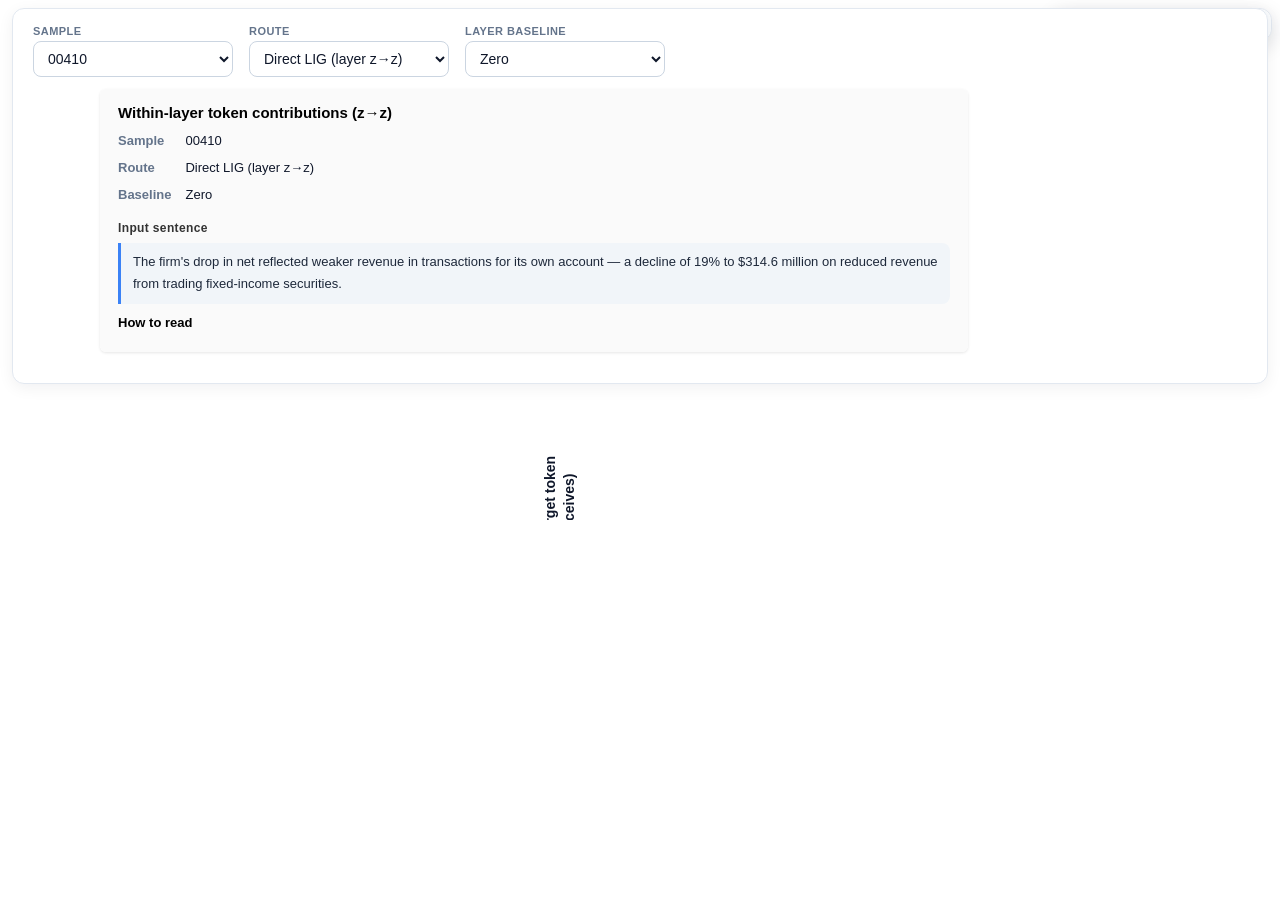
==== commit 161a810f: "Re-export the composed demos from the corrected affine caches The composed demo sources pointed at t" ====
--- a/docs/githubpage/z2z_embed.html
+++ b/docs/githubpage/z2z_embed.html
@@ -581,27 +581,8 @@
                 overflow: visible;
             }
             #z2z-layout-root.z2z-demo-loading {
-                opacity: 0.42;
+                opacity: 0.55;
                 pointer-events: none;
-                position: relative;
-            }
-            #z2z-layout-root.z2z-demo-loading::after {
-                content: '';
-                position: absolute;
-                top: 42%;
-                left: 50%;
-                width: 36px;
-                height: 36px;
-                margin: -18px 0 0 -18px;
-                border: 3px solid #e2e8f0;
-                border-top-color: #0d9488;
-                border-radius: 50%;
-                animation: z2z-demo-spin 0.75s linear infinite;
-                z-index: 20000;
-                pointer-events: none;
-            }
-            @keyframes z2z-demo-spin {
-                to { transform: rotate(360deg); }
             }
             .demo-load-error {
                 color: #b91c1c;
@@ -1005,7 +986,7 @@
             const useSlotCap = true;
             const isEmbedPage = true;
 
-            const demoMatrix = {"sample_00016":{"layer_ig_zero":{"dataUrl":"demo_data/sample_00016__layer_ig_zero.json","descriptionHtml":"<p class=\"demo-lead\"><strong>Within-layer token contributions (z\u2192z)</strong></p><dl class=\"demo-meta\"><dt>Sample</dt><dd>00016</dd><dt>Route</dt><dd>Direct LIG (layer z\u2192z)</dd><dt>Baseline</dt><dd>Zero</dd></dl><p class=\"demo-sentence-label\">Input sentence</p><blockquote class=\"demo-sentence\">But Congress didn&#x27;t anticipate or intend more public debt, say opponents of the RTC&#x27;s working-capital plan, and Rep. Charles Schumer (D., N.Y.) said the RTC Oversight Board has been remiss in not keeping Congress informed.</blockquote><div class=\"demo-legend\"><p class=\"demo-legend-title\"><strong>How to read</strong></p><p class=\"demo-legend-intro\">Within-layer token-to-token contributions on the layer-direct <em>z</em>\u2192<em>z</em> map (token vectors <em>z</em> at layer input \u2014 see the <a href=\"../index.html#notation\">project page notation</a>). Each column is a target token position; circles show <strong>source \u2192 target</strong> contribution in that layer.</p><ul class=\"demo-legend-list\"><li><strong>Left label on each box</strong>: <em>target</em> token (receives the contribution)</li><li><strong>Top / bottom token labels</strong> (horizontal): <em>source</em> token \u2014 circle position shows who contributed</li><li><strong>Vertical axis</strong>: layers 0\u201311 (bottom row = layer 0, top row = layer 11; lower layers are closer to the input)</li><li><strong>Circle size</strong>: contribution from source \u2192 target within the same layer</li><li><strong>Path thickness</strong>: inter-layer contribution paths (toggle with \"Show inter-layer contribution paths\" in Display options)</li><li><strong>Red highlight</strong>: clicked target token</li></ul></div>"},"composed_ATT_zero_MLP_zero":{"dataUrl":"demo_data/sample_00016__composed_ATT_zero_MLP_zero.json","descriptionHtml":"<p class=\"demo-lead\"><strong>Within-layer token contributions (z\u2192z)</strong></p><dl class=\"demo-meta\"><dt>Sample</dt><dd>00016</dd><dt>Route</dt><dd>Composed (z\u2192u \u00d7 u\u2192z)</dd><dt>ATT baseline (z\u2192u)</dt><dd>Zero</dd><dt>MLP baseline (u\u2192z)</dt><dd>Zero</dd></dl><p class=\"demo-sentence-label\">Input sentence</p><blockquote class=\"demo-sentence\">But Congress didn&#x27;t anticipate or intend more public debt, say opponents of the RTC&#x27;s working-capital plan, and Rep. Charles Schumer (D., N.Y.) said the RTC Oversight Board has been remiss in not keeping Congress informed.</blockquote><div class=\"demo-legend\"><p class=\"demo-legend-title\"><strong>How to read</strong></p><p class=\"demo-legend-intro\">Within-layer token-to-token contributions on the layer-direct <em>z</em>\u2192<em>z</em> map (token vectors <em>z</em> at layer input \u2014 see the <a href=\"../index.html#notation\">project page notation</a>). Each column is a target token position; circles show <strong>source \u2192 target</strong> contribution in that layer.</p><ul class=\"demo-legend-list\"><li><strong>Left label on each box</strong>: <em>target</em> token (receives the contribution)</li><li><strong>Top / bottom token labels</strong> (horizontal): <em>source</em> token \u2014 circle position shows who contributed</li><li><strong>Vertical axis</strong>: layers 0\u201311 (bottom row = layer 0, top row = layer 11; lower layers are closer to the input)</li><li><strong>Circle size</strong>: contribution from source \u2192 target within the same layer</li><li><strong>Path thickness</strong>: inter-layer contribution paths (toggle with \"Show inter-layer contribution paths\" in Display options)</li><li><strong>Red highlight</strong>: clicked target token</li></ul></div>"},"composed_ATT_ITB_raw_MLP_zero":{"dataUrl":"demo_data/sample_00016__composed_ATT_ITB_raw_MLP_zero.json","descriptionHtml":"<p class=\"demo-lead\"><strong>Within-layer token contributions (z\u2192z)</strong></p><dl class=\"demo-meta\"><dt>Sample</dt><dd>00016</dd><dt>Route</dt><dd>Composed (z\u2192u \u00d7 u\u2192z)</dd><dt>ATT baseline (z\u2192u)</dt><dd>ITB</dd><dt>MLP baseline (u\u2192z)</dt><dd>Zero</dd></dl><p class=\"demo-sentence-label\">Input sentence</p><blockquote class=\"demo-sentence\">But Congress didn&#x27;t anticipate or intend more public debt, say opponents of the RTC&#x27;s working-capital plan, and Rep. Charles Schumer (D., N.Y.) said the RTC Oversight Board has been remiss in not keeping Congress informed.</blockquote><div class=\"demo-legend\"><p class=\"demo-legend-title\"><strong>How to read</strong></p><p class=\"demo-legend-intro\">Within-layer token-to-token contributions on the layer-direct <em>z</em>\u2192<em>z</em> map (token vectors <em>z</em> at layer input \u2014 see the <a href=\"../index.html#notation\">project page notation</a>). Each column is a target token position; circles show <strong>source \u2192 target</strong> contribution in that layer.</p><ul class=\"demo-legend-list\"><li><strong>Left label on each box</strong>: <em>target</em> token (receives the contribution)</li><li><strong>Top / bottom token labels</strong> (horizontal): <em>source</em> token \u2014 circle position shows who contributed</li><li><strong>Vertical axis</strong>: layers 0\u201311 (bottom row = layer 0, top row = layer 11; lower layers are closer to the input)</li><li><strong>Circle size</strong>: contribution from source \u2192 target within the same layer</li><li><strong>Path thickness</strong>: inter-layer contribution paths (toggle with \"Show inter-layer contribution paths\" in Display options)</li><li><strong>Red highlight</strong>: clicked target token</li></ul></div>"},"composed_ATT_ITB_map_MLP_zero":{"dataUrl":"demo_data/sample_00016__composed_ATT_ITB_map_MLP_zero.json","descriptionHtml":"<p class=\"demo-lead\"><strong>Within-layer token contributions (z\u2192z)</strong></p><dl class=\"demo-meta\"><dt>Sample</dt><dd>00016</dd><dt>Route</dt><dd>Composed (z\u2192u \u00d7 u\u2192z)</dd><dt>ATT baseline (z\u2192u)</dt><dd>ITB-mapRatio</dd><dt>MLP baseline (u\u2192z)</dt><dd>Zero</dd></dl><p class=\"demo-sentence-label\">Input sentence</p><blockquote class=\"demo-sentence\">But Congress didn&#x27;t anticipate or intend more public debt, say opponents of the RTC&#x27;s working-capital plan, and Rep. Charles Schumer (D., N.Y.) said the RTC Oversight Board has been remiss in not keeping Congress informed.</blockquote><div class=\"demo-legend\"><p class=\"demo-legend-title\"><strong>How to read</strong></p><p class=\"demo-legend-intro\">Within-layer token-to-token contributions on the layer-direct <em>z</em>\u2192<em>z</em> map (token vectors <em>z</em> at layer input \u2014 see the <a href=\"../index.html#notation\">project page notation</a>). Each column is a target token position; circles show <strong>source \u2192 target</strong> contribution in that layer.</p><ul class=\"demo-legend-list\"><li><strong>Left label on each box</strong>: <em>target</em> token (receives the contribution)</li><li><strong>Top / bottom token labels</strong> (horizontal): <em>source</em> token \u2014 circle position shows who contributed</li><li><strong>Vertical axis</strong>: layers 0\u201311 (bottom row = layer 0, top row = layer 11; lower layers are closer to the input)</li><li><strong>Circle size</strong>: contribution from source \u2192 target within the same layer</li><li><strong>Path thickness</strong>: inter-layer contribution paths (toggle with \"Show inter-layer contribution paths\" in Display options)</li><li><strong>Red highlight</strong>: clicked target token</li></ul></div>"},"composed_ATT_ITB_zero_base_ratio_MLP_zero":{"dataUrl":"demo_data/sample_00016__composed_ATT_ITB_zero_base_ratio_MLP_zero.json","descriptionHtml":"<p class=\"demo-lead\"><strong>Within-layer token contributions (z\u2192z)</strong></p><dl class=\"demo-meta\"><dt>Sample</dt><dd>00016</dd><dt>Route</dt><dd>Composed (z\u2192u \u00d7 u\u2192z)</dd><dt>ATT baseline (z\u2192u)</dt><dd>ITB-zeroRatio</dd><dt>MLP baseline (u\u2192z)</dt><dd>Zero</dd></dl><p class=\"demo-sentence-label\">Input sentence</p><blockquote class=\"demo-sentence\">But Congress didn&#x27;t anticipate or intend more public debt, say opponents of the RTC&#x27;s working-capital plan, and Rep. Charles Schumer (D., N.Y.) said the RTC Oversight Board has been remiss in not keeping Congress informed.</blockquote><div class=\"demo-legend\"><p class=\"demo-legend-title\"><strong>How to read</strong></p><p class=\"demo-legend-intro\">Within-layer token-to-token contributions on the layer-direct <em>z</em>\u2192<em>z</em> map (token vectors <em>z</em> at layer input \u2014 see the <a href=\"../index.html#notation\">project page notation</a>). Each column is a target token position; circles show <strong>source \u2192 target</strong> contribution in that layer.</p><ul class=\"demo-legend-list\"><li><strong>Left label on each box</strong>: <em>target</em> token (receives the contribution)</li><li><strong>Top / bottom token labels</strong> (horizontal): <em>source</em> token \u2014 circle position shows who contributed</li><li><strong>Vertical axis</strong>: layers 0\u201311 (bottom row = layer 0, top row = layer 11; lower layers are closer to the input)</li><li><strong>Circle size</strong>: contribution from source \u2192 target within the same layer</li><li><strong>Path thickness</strong>: inter-layer contribution paths (toggle with \"Show inter-layer contribution paths\" in Display options)</li><li><strong>Red highlight</strong>: clicked target token</li></ul></div>"}},"sample_00410":{"layer_ig_zero":{"dataUrl":"demo_data/sample_00410__layer_ig_zero.json","descriptionHtml":"<p class=\"demo-lead\"><strong>Within-layer token contributions (z\u2192z)</strong></p><dl class=\"demo-meta\"><dt>Sample</dt><dd>00410</dd><dt>Route</dt><dd>Direct LIG (layer z\u2192z)</dd><dt>Baseline</dt><dd>Zero</dd></dl><p class=\"demo-sentence-label\">Input sentence</p><blockquote class=\"demo-sentence\">The firm&#x27;s drop in net reflected weaker revenue in transactions for its own account \u2014 a decline of 19% to $314.6 million on reduced revenue from trading fixed-income securities.</blockquote><div class=\"demo-legend\"><p class=\"demo-legend-title\"><strong>How to read</strong></p><p class=\"demo-legend-intro\">Within-layer token-to-token contributions on the layer-direct <em>z</em>\u2192<em>z</em> map (token vectors <em>z</em> at layer input \u2014 see the <a href=\"../index.html#notation\">project page notation</a>). Each column is a target token position; circles show <strong>source \u2192 target</strong> contribution in that layer.</p><ul class=\"demo-legend-list\"><li><strong>Left label on each box</strong>: <em>target</em> token (receives the contribution)</li><li><strong>Top / bottom token labels</strong> (horizontal): <em>source</em> token \u2014 circle position shows who contributed</li><li><strong>Vertical axis</strong>: layers 0\u201311 (bottom row = layer 0, top row = layer 11; lower layers are closer to the input)</li><li><strong>Circle size</strong>: contribution from source \u2192 target within the same layer</li><li><strong>Path thickness</strong>: inter-layer contribution paths (toggle with \"Show inter-layer contribution paths\" in Display options)</li><li><strong>Red highlight</strong>: clicked target token</li></ul></div>"},"composed_ATT_zero_MLP_zero":{"dataUrl":"demo_data/sample_00410__composed_ATT_zero_MLP_zero.json","descriptionHtml":"<p class=\"demo-lead\"><strong>Within-layer token contributions (z\u2192z)</strong></p><dl class=\"demo-meta\"><dt>Sample</dt><dd>00410</dd><dt>Route</dt><dd>Composed (z\u2192u \u00d7 u\u2192z)</dd><dt>ATT baseline (z\u2192u)</dt><dd>Zero</dd><dt>MLP baseline (u\u2192z)</dt><dd>Zero</dd></dl><p class=\"demo-sentence-label\">Input sentence</p><blockquote class=\"demo-sentence\">The firm&#x27;s drop in net reflected weaker revenue in transactions for its own account \u2014 a decline of 19% to $314.6 million on reduced revenue from trading fixed-income securities.</blockquote><div class=\"demo-legend\"><p class=\"demo-legend-title\"><strong>How to read</strong></p><p class=\"demo-legend-intro\">Within-layer token-to-token contributions on the layer-direct <em>z</em>\u2192<em>z</em> map (token vectors <em>z</em> at layer input \u2014 see the <a href=\"../index.html#notation\">project page notation</a>). Each column is a target token position; circles show <strong>source \u2192 target</strong> contribution in that layer.</p><ul class=\"demo-legend-list\"><li><strong>Left label on each box</strong>: <em>target</em> token (receives the contribution)</li><li><strong>Top / bottom token labels</strong> (horizontal): <em>source</em> token \u2014 circle position shows who contributed</li><li><strong>Vertical axis</strong>: layers 0\u201311 (bottom row = layer 0, top row = layer 11; lower layers are closer to the input)</li><li><strong>Circle size</strong>: contribution from source \u2192 target within the same layer</li><li><strong>Path thickness</strong>: inter-layer contribution paths (toggle with \"Show inter-layer contribution paths\" in Display options)</li><li><strong>Red highlight</strong>: clicked target token</li></ul></div>"},"composed_ATT_zero_MLP_ATTITBa0":{"dataUrl":"demo_data/sample_00410__composed_ATT_zero_MLP_ATTITBa0.json","descriptionHtml":"<p class=\"demo-lead\"><strong>Within-layer token contributions (z\u2192z)</strong></p><dl class=\"demo-meta\"><dt>Sample</dt><dd>00410</dd><dt>Route</dt><dd>Composed (z\u2192u \u00d7 u\u2192z)</dd><dt>ATT baseline (z\u2192u)</dt><dd>Zero</dd><dt>MLP baseline (u\u2192z)</dt><dd>ATTITBa=0</dd></dl><p class=\"demo-sentence-label\">Input sentence</p><blockquote class=\"demo-sentence\">The firm&#x27;s drop in net reflected weaker revenue in transactions for its own account \u2014 a decline of 19% to $314.6 million on reduced revenue from trading fixed-income securities.</blockquote><div class=\"demo-legend\"><p class=\"demo-legend-title\"><strong>How to read</strong></p><p class=\"demo-legend-intro\">Within-layer token-to-token contributions on the layer-direct <em>z</em>\u2192<em>z</em> map (token vectors <em>z</em> at layer input \u2014 see the <a href=\"../index.html#notation\">project page notation</a>). Each column is a target token position; circles show <strong>source \u2192 target</strong> contribution in that layer.</p><ul class=\"demo-legend-list\"><li><strong>Left label on each box</strong>: <em>target</em> token (receives the contribution)</li><li><strong>Top / bottom token labels</strong> (horizontal): <em>source</em> token \u2014 circle position shows who contributed</li><li><strong>Vertical axis</strong>: layers 0\u201311 (bottom row = layer 0, top row = layer 11; lower layers are closer to the input)</li><li><strong>Circle size</strong>: contribution from source \u2192 target within the same layer</li><li><strong>Path thickness</strong>: inter-layer contribution paths (toggle with \"Show inter-layer contribution paths\" in Display options)</li><li><strong>Red highlight</strong>: clicked target token</li></ul></div>"},"composed_ATT_ITB_raw_MLP_zero":{"dataUrl":"demo_data/sample_00410__composed_ATT_ITB_raw_MLP_zero.json","descriptionHtml":"<p class=\"demo-lead\"><strong>Within-layer token contributions (z\u2192z)</strong></p><dl class=\"demo-meta\"><dt>Sample</dt><dd>00410</dd><dt>Route</dt><dd>Composed (z\u2192u \u00d7 u\u2192z)</dd><dt>ATT baseline (z\u2192u)</dt><dd>ITB</dd><dt>MLP baseline (u\u2192z)</dt><dd>Zero</dd></dl><p class=\"demo-sentence-label\">Input sentence</p><blockquote class=\"demo-sentence\">The firm&#x27;s drop in net reflected weaker revenue in transactions for its own account \u2014 a decline of 19% to $314.6 million on reduced revenue from trading fixed-income securities.</blockquote><div class=\"demo-legend\"><p class=\"demo-legend-title\"><strong>How to read</strong></p><p class=\"demo-legend-intro\">Within-layer token-to-token contributions on the layer-direct <em>z</em>\u2192<em>z</em> map (token vectors <em>z</em> at layer input \u2014 see the <a href=\"../index.html#notation\">project page notation</a>). Each column is a target token position; circles show <strong>source \u2192 target</strong> contribution in that layer.</p><ul class=\"demo-legend-list\"><li><strong>Left label on each box</strong>: <em>target</em> token (receives the contribution)</li><li><strong>Top / bottom token labels</strong> (horizontal): <em>source</em> token \u2014 circle position shows who contributed</li><li><strong>Vertical axis</strong>: layers 0\u201311 (bottom row = layer 0, top row = layer 11; lower layers are closer to the input)</li><li><strong>Circle size</strong>: contribution from source \u2192 target within the same layer</li><li><strong>Path thickness</strong>: inter-layer contribution paths (toggle with \"Show inter-layer contribution paths\" in Display options)</li><li><strong>Red highlight</strong>: clicked target token</li></ul></div>"},"composed_ATT_ITB_raw_MLP_ATTITBa0":{"dataUrl":"demo_data/sample_00410__composed_ATT_ITB_raw_MLP_ATTITBa0.json","descriptionHtml":"<p class=\"demo-lead\"><strong>Within-layer token contributions (z\u2192z)</strong></p><dl class=\"demo-meta\"><dt>Sample</dt><dd>00410</dd><dt>Route</dt><dd>Composed (z\u2192u \u00d7 u\u2192z)</dd><dt>ATT baseline (z\u2192u)</dt><dd>ITB</dd><dt>MLP baseline (u\u2192z)</dt><dd>ATTITBa=0</dd></dl><p class=\"demo-sentence-label\">Input sentence</p><blockquote class=\"demo-sentence\">The firm&#x27;s drop in net reflected weaker revenue in transactions for its own account \u2014 a decline of 19% to $314.6 million on reduced revenue from trading fixed-income securities.</blockquote><div class=\"demo-legend\"><p class=\"demo-legend-title\"><strong>How to read</strong></p><p class=\"demo-legend-intro\">Within-layer token-to-token contributions on the layer-direct <em>z</em>\u2192<em>z</em> map (token vectors <em>z</em> at layer input \u2014 see the <a href=\"../index.html#notation\">project page notation</a>). Each column is a target token position; circles show <strong>source \u2192 target</strong> contribution in that layer.</p><ul class=\"demo-legend-list\"><li><strong>Left label on each box</strong>: <em>target</em> token (receives the contribution)</li><li><strong>Top / bottom token labels</strong> (horizontal): <em>source</em> token \u2014 circle position shows who contributed</li><li><strong>Vertical axis</strong>: layers 0\u201311 (bottom row = layer 0, top row = layer 11; lower layers are closer to the input)</li><li><strong>Circle size</strong>: contribution from source \u2192 target within the same layer</li><li><strong>Path thickness</strong>: inter-layer contribution paths (toggle with \"Show inter-layer contribution paths\" in Display options)</li><li><strong>Red highlight</strong>: clicked target token</li></ul></div>"},"composed_ATT_ITB_map_MLP_zero":{"dataUrl":"demo_data/sample_00410__composed_ATT_ITB_map_MLP_zero.json","descriptionHtml":"<p class=\"demo-lead\"><strong>Within-layer token contributions (z\u2192z)</strong></p><dl class=\"demo-meta\"><dt>Sample</dt><dd>00410</dd><dt>Route</dt><dd>Composed (z\u2192u \u00d7 u\u2192z)</dd><dt>ATT baseline (z\u2192u)</dt><dd>ITB-mapRatio</dd><dt>MLP baseline (u\u2192z)</dt><dd>Zero</dd></dl><p class=\"demo-sentence-label\">Input sentence</p><blockquote class=\"demo-sentence\">The firm&#x27;s drop in net reflected weaker revenue in transactions for its own account \u2014 a decline of 19% to $314.6 million on reduced revenue from trading fixed-income securities.</blockquote><div class=\"demo-legend\"><p class=\"demo-legend-title\"><strong>How to read</strong></p><p class=\"demo-legend-intro\">Within-layer token-to-token contributions on the layer-direct <em>z</em>\u2192<em>z</em> map (token vectors <em>z</em> at layer input \u2014 see the <a href=\"../index.html#notation\">project page notation</a>). Each column is a target token position; circles show <strong>source \u2192 target</strong> contribution in that layer.</p><ul class=\"demo-legend-list\"><li><strong>Left label on each box</strong>: <em>target</em> token (receives the contribution)</li><li><strong>Top / bottom token labels</strong> (horizontal): <em>source</em> token \u2014 circle position shows who contributed</li><li><strong>Vertical axis</strong>: layers 0\u201311 (bottom row = layer 0, top row = layer 11; lower layers are closer to the input)</li><li><strong>Circle size</strong>: contribution from source \u2192 target within the same layer</li><li><strong>Path thickness</strong>: inter-layer contribution paths (toggle with \"Show inter-layer contribution paths\" in Display options)</li><li><strong>Red highlight</strong>: clicked target token</li></ul></div>"},"composed_ATT_ITB_map_MLP_ATTITBa0":{"dataUrl":"demo_data/sample_00410__composed_ATT_ITB_map_MLP_ATTITBa0.json","descriptionHtml":"<p class=\"demo-lead\"><strong>Within-layer token contributions (z\u2192z)</strong></p><dl class=\"demo-meta\"><dt>Sample</dt><dd>00410</dd><dt>Route</dt><dd>Composed (z\u2192u \u00d7 u\u2192z)</dd><dt>ATT baseline (z\u2192u)</dt><dd>ITB-mapRatio</dd><dt>MLP baseline (u\u2192z)</dt><dd>ATTITBa=0</dd></dl><p class=\"demo-sentence-label\">Input sentence</p><blockquote class=\"demo-sentence\">The firm&#x27;s drop in net reflected weaker revenue in transactions for its own account \u2014 a decline of 19% to $314.6 million on reduced revenue from trading fixed-income securities.</blockquote><div class=\"demo-legend\"><p class=\"demo-legend-title\"><strong>How to read</strong></p><p class=\"demo-legend-intro\">Within-layer token-to-token contributions on the layer-direct <em>z</em>\u2192<em>z</em> map (token vectors <em>z</em> at layer input \u2014 see the <a href=\"../index.html#notation\">project page notation</a>). Each column is a target token position; circles show <strong>source \u2192 target</strong> contribution in that layer.</p><ul class=\"demo-legend-list\"><li><strong>Left label on each box</strong>: <em>target</em> token (receives the contribution)</li><li><strong>Top / bottom token labels</strong> (horizontal): <em>source</em> token \u2014 circle position shows who contributed</li><li><strong>Vertical axis</strong>: layers 0\u201311 (bottom row = layer 0, top row = layer 11; lower layers are closer to the input)</li><li><strong>Circle size</strong>: contribution from source \u2192 target within the same layer</li><li><strong>Path thickness</strong>: inter-layer contribution paths (toggle with \"Show inter-layer contribution paths\" in Display options)</li><li><strong>Red highlight</strong>: clicked target token</li></ul></div>"},"composed_ATT_ITB_zero_base_ratio_MLP_zero":{"dataUrl":"demo_data/sample_00410__composed_ATT_ITB_zero_base_ratio_MLP_zero.json","descriptionHtml":"<p class=\"demo-lead\"><strong>Within-layer token contributions (z\u2192z)</strong></p><dl class=\"demo-meta\"><dt>Sample</dt><dd>00410</dd><dt>Route</dt><dd>Composed (z\u2192u \u00d7 u\u2192z)</dd><dt>ATT baseline (z\u2192u)</dt><dd>ITB-zeroRatio</dd><dt>MLP baseline (u\u2192z)</dt><dd>Zero</dd></dl><p class=\"demo-sentence-label\">Input sentence</p><blockquote class=\"demo-sentence\">The firm&#x27;s drop in net reflected weaker revenue in transactions for its own account \u2014 a decline of 19% to $314.6 million on reduced revenue from trading fixed-income securities.</blockquote><div class=\"demo-legend\"><p class=\"demo-legend-title\"><strong>How to read</strong></p><p class=\"demo-legend-intro\">Within-layer token-to-token contributions on the layer-direct <em>z</em>\u2192<em>z</em> map (token vectors <em>z</em> at layer input \u2014 see the <a href=\"../index.html#notation\">project page notation</a>). Each column is a target token position; circles show <strong>source \u2192 target</strong> contribution in that layer.</p><ul class=\"demo-legend-list\"><li><strong>Left label on each box</strong>: <em>target</em> token (receives the contribution)</li><li><strong>Top / bottom token labels</strong> (horizontal): <em>source</em> token \u2014 circle position shows who contributed</li><li><strong>Vertical axis</strong>: layers 0\u201311 (bottom row = layer 0, top row = layer 11; lower layers are closer to the input)</li><li><strong>Circle size</strong>: contribution from source \u2192 target within the same layer</li><li><strong>Path thickness</strong>: inter-layer contribution paths (toggle with \"Show inter-layer contribution paths\" in Display options)</li><li><strong>Red highlight</strong>: clicked target token</li></ul></div>"},"composed_ATT_ITB_zero_base_ratio_MLP_ATTITBa0":{"dataUrl":"demo_data/sample_00410__composed_ATT_ITB_zero_base_ratio_MLP_ATTITBa0.json","descriptionHtml":"<p class=\"demo-lead\"><strong>Within-layer token contributions (z\u2192z)</strong></p><dl class=\"demo-meta\"><dt>Sample</dt><dd>00410</dd><dt>Route</dt><dd>Composed (z\u2192u \u00d7 u\u2192z)</dd><dt>ATT baseline (z\u2192u)</dt><dd>ITB-zeroRatio</dd><dt>MLP baseline (u\u2192z)</dt><dd>ATTITBa=0</dd></dl><p class=\"demo-sentence-label\">Input sentence</p><blockquote class=\"demo-sentence\">The firm&#x27;s drop in net reflected weaker revenue in transactions for its own account \u2014 a decline of 19% to $314.6 million on reduced revenue from trading fixed-income securities.</blockquote><div class=\"demo-legend\"><p class=\"demo-legend-title\"><strong>How to read</strong></p><p class=\"demo-legend-intro\">Within-layer token-to-token contributions on the layer-direct <em>z</em>\u2192<em>z</em> map (token vectors <em>z</em> at layer input \u2014 see the <a href=\"../index.html#notation\">project page notation</a>). Each column is a target token position; circles show <strong>source \u2192 target</strong> contribution in that layer.</p><ul class=\"demo-legend-list\"><li><strong>Left label on each box</strong>: <em>target</em> token (receives the contribution)</li><li><strong>Top / bottom token labels</strong> (horizontal): <em>source</em> token \u2014 circle position shows who contributed</li><li><strong>Vertical axis</strong>: layers 0\u201311 (bottom row = layer 0, top row = layer 11; lower layers are closer to the input)</li><li><strong>Circle size</strong>: contribution from source \u2192 target within the same layer</li><li><strong>Path thickness</strong>: inter-layer contribution paths (toggle with \"Show inter-layer contribution paths\" in Display options)</li><li><strong>Red highlight</strong>: clicked target token</li></ul></div>"}}};
+            const demoMatrix = {"sample_00016":{"layer_ig_zero":{"dataUrl":"demo_data/sample_00016__layer_ig_zero.json","descriptionHtml":"<p class=\"demo-lead\"><strong>Within-layer token contributions (z\u2192z)</strong></p><dl class=\"demo-meta\"><dt>Sample</dt><dd>00016</dd><dt>Route</dt><dd>Direct LIG (layer z\u2192z)</dd><dt>Baseline</dt><dd>Zero</dd></dl><p class=\"demo-sentence-label\">Input sentence</p><blockquote class=\"demo-sentence\">But Congress didn&#x27;t anticipate or intend more public debt, say opponents of the RTC&#x27;s working-capital plan, and Rep. Charles Schumer (D., N.Y.) said the RTC Oversight Board has been remiss in not keeping Congress informed.</blockquote><div class=\"demo-legend\"><p class=\"demo-legend-title\"><strong>How to read</strong></p><p class=\"demo-legend-intro\">Within-layer token-to-token contributions on the layer-direct <em>z</em>\u2192<em>z</em> map (token vectors <em>z</em> at layer input \u2014 see the <a href=\"../index.html#notation\">project page notation</a>). Each column is a target token position; circles show <strong>source \u2192 target</strong> contribution in that layer.</p><ul class=\"demo-legend-list\"><li><strong>Left label on each box</strong>: <em>target</em> token (receives the contribution)</li><li><strong>Top / bottom token labels</strong> (horizontal): <em>source</em> token \u2014 circle position shows who contributed</li><li><strong>Vertical axis</strong>: layers 0\u201311 (bottom row = layer 0, top row = layer 11; lower layers are closer to the input)</li><li><strong>Circle size</strong>: contribution from source \u2192 target within the same layer</li><li><strong>Path thickness</strong>: inter-layer contribution paths (toggle with \"Show inter-layer contribution paths\" in Display options)</li><li><strong>Red highlight</strong>: clicked target token</li></ul></div>"},"composed_ATT_zero_MLP_zero":{"dataUrl":"demo_data/sample_00016__composed_ATT_zero_MLP_zero.json","descriptionHtml":"<p class=\"demo-lead\"><strong>Within-layer token contributions (z\u2192z)</strong></p><dl class=\"demo-meta\"><dt>Sample</dt><dd>00016</dd><dt>Route</dt><dd>Composed (z\u2192u \u00d7 u\u2192z)</dd><dt>ATT baseline (z\u2192u)</dt><dd>Zero</dd><dt>MLP baseline (u\u2192z)</dt><dd>Zero</dd></dl><p class=\"demo-sentence-label\">Input sentence</p><blockquote class=\"demo-sentence\">But Congress didn&#x27;t anticipate or intend more public debt, say opponents of the RTC&#x27;s working-capital plan, and Rep. Charles Schumer (D., N.Y.) said the RTC Oversight Board has been remiss in not keeping Congress informed.</blockquote><div class=\"demo-legend\"><p class=\"demo-legend-title\"><strong>How to read</strong></p><p class=\"demo-legend-intro\">Within-layer token-to-token contributions on the layer-direct <em>z</em>\u2192<em>z</em> map (token vectors <em>z</em> at layer input \u2014 see the <a href=\"../index.html#notation\">project page notation</a>). Each column is a target token position; circles show <strong>source \u2192 target</strong> contribution in that layer.</p><ul class=\"demo-legend-list\"><li><strong>Left label on each box</strong>: <em>target</em> token (receives the contribution)</li><li><strong>Top / bottom token labels</strong> (horizontal): <em>source</em> token \u2014 circle position shows who contributed</li><li><strong>Vertical axis</strong>: layers 0\u201311 (bottom row = layer 0, top row = layer 11; lower layers are closer to the input)</li><li><strong>Circle size</strong>: contribution from source \u2192 target within the same layer</li><li><strong>Path thickness</strong>: inter-layer contribution paths (toggle with \"Show inter-layer contribution paths\" in Display options)</li><li><strong>Red highlight</strong>: clicked target token</li></ul></div>"},"composed_ATT_zero_MLP_ATTITBa0":{"dataUrl":"demo_data/sample_00016__composed_ATT_zero_MLP_ATTITBa0.json","descriptionHtml":"<p class=\"demo-lead\"><strong>Within-layer token contributions (z\u2192z)</strong></p><dl class=\"demo-meta\"><dt>Sample</dt><dd>00016</dd><dt>Route</dt><dd>Composed (z\u2192u \u00d7 u\u2192z)</dd><dt>ATT baseline (z\u2192u)</dt><dd>Zero</dd><dt>MLP baseline (u\u2192z)</dt><dd>ATTITBa=0</dd></dl><p class=\"demo-sentence-label\">Input sentence</p><blockquote class=\"demo-sentence\">But Congress didn&#x27;t anticipate or intend more public debt, say opponents of the RTC&#x27;s working-capital plan, and Rep. Charles Schumer (D., N.Y.) said the RTC Oversight Board has been remiss in not keeping Congress informed.</blockquote><div class=\"demo-legend\"><p class=\"demo-legend-title\"><strong>How to read</strong></p><p class=\"demo-legend-intro\">Within-layer token-to-token contributions on the layer-direct <em>z</em>\u2192<em>z</em> map (token vectors <em>z</em> at layer input \u2014 see the <a href=\"../index.html#notation\">project page notation</a>). Each column is a target token position; circles show <strong>source \u2192 target</strong> contribution in that layer.</p><ul class=\"demo-legend-list\"><li><strong>Left label on each box</strong>: <em>target</em> token (receives the contribution)</li><li><strong>Top / bottom token labels</strong> (horizontal): <em>source</em> token \u2014 circle position shows who contributed</li><li><strong>Vertical axis</strong>: layers 0\u201311 (bottom row = layer 0, top row = layer 11; lower layers are closer to the input)</li><li><strong>Circle size</strong>: contribution from source \u2192 target within the same layer</li><li><strong>Path thickness</strong>: inter-layer contribution paths (toggle with \"Show inter-layer contribution paths\" in Display options)</li><li><strong>Red highlight</strong>: clicked target token</li></ul></div>"},"composed_ATT_ITB_raw_MLP_zero":{"dataUrl":"demo_data/sample_00016__composed_ATT_ITB_raw_MLP_zero.json","descriptionHtml":"<p class=\"demo-lead\"><strong>Within-layer token contributions (z\u2192z)</strong></p><dl class=\"demo-meta\"><dt>Sample</dt><dd>00016</dd><dt>Route</dt><dd>Composed (z\u2192u \u00d7 u\u2192z)</dd><dt>ATT baseline (z\u2192u)</dt><dd>ITB</dd><dt>MLP baseline (u\u2192z)</dt><dd>Zero</dd></dl><p class=\"demo-sentence-label\">Input sentence</p><blockquote class=\"demo-sentence\">But Congress didn&#x27;t anticipate or intend more public debt, say opponents of the RTC&#x27;s working-capital plan, and Rep. Charles Schumer (D., N.Y.) said the RTC Oversight Board has been remiss in not keeping Congress informed.</blockquote><div class=\"demo-legend\"><p class=\"demo-legend-title\"><strong>How to read</strong></p><p class=\"demo-legend-intro\">Within-layer token-to-token contributions on the layer-direct <em>z</em>\u2192<em>z</em> map (token vectors <em>z</em> at layer input \u2014 see the <a href=\"../index.html#notation\">project page notation</a>). Each column is a target token position; circles show <strong>source \u2192 target</strong> contribution in that layer.</p><ul class=\"demo-legend-list\"><li><strong>Left label on each box</strong>: <em>target</em> token (receives the contribution)</li><li><strong>Top / bottom token labels</strong> (horizontal): <em>source</em> token \u2014 circle position shows who contributed</li><li><strong>Vertical axis</strong>: layers 0\u201311 (bottom row = layer 0, top row = layer 11; lower layers are closer to the input)</li><li><strong>Circle size</strong>: contribution from source \u2192 target within the same layer</li><li><strong>Path thickness</strong>: inter-layer contribution paths (toggle with \"Show inter-layer contribution paths\" in Display options)</li><li><strong>Red highlight</strong>: clicked target token</li></ul></div>"},"composed_ATT_ITB_raw_MLP_ATTITBa0":{"dataUrl":"demo_data/sample_00016__composed_ATT_ITB_raw_MLP_ATTITBa0.json","descriptionHtml":"<p class=\"demo-lead\"><strong>Within-layer token contributions (z\u2192z)</strong></p><dl class=\"demo-meta\"><dt>Sample</dt><dd>00016</dd><dt>Route</dt><dd>Composed (z\u2192u \u00d7 u\u2192z)</dd><dt>ATT baseline (z\u2192u)</dt><dd>ITB</dd><dt>MLP baseline (u\u2192z)</dt><dd>ATTITBa=0</dd></dl><p class=\"demo-sentence-label\">Input sentence</p><blockquote class=\"demo-sentence\">But Congress didn&#x27;t anticipate or intend more public debt, say opponents of the RTC&#x27;s working-capital plan, and Rep. Charles Schumer (D., N.Y.) said the RTC Oversight Board has been remiss in not keeping Congress informed.</blockquote><div class=\"demo-legend\"><p class=\"demo-legend-title\"><strong>How to read</strong></p><p class=\"demo-legend-intro\">Within-layer token-to-token contributions on the layer-direct <em>z</em>\u2192<em>z</em> map (token vectors <em>z</em> at layer input \u2014 see the <a href=\"../index.html#notation\">project page notation</a>). Each column is a target token position; circles show <strong>source \u2192 target</strong> contribution in that layer.</p><ul class=\"demo-legend-list\"><li><strong>Left label on each box</strong>: <em>target</em> token (receives the contribution)</li><li><strong>Top / bottom token labels</strong> (horizontal): <em>source</em> token \u2014 circle position shows who contributed</li><li><strong>Vertical axis</strong>: layers 0\u201311 (bottom row = layer 0, top row = layer 11; lower layers are closer to the input)</li><li><strong>Circle size</strong>: contribution from source \u2192 target within the same layer</li><li><strong>Path thickness</strong>: inter-layer contribution paths (toggle with \"Show inter-layer contribution paths\" in Display options)</li><li><strong>Red highlight</strong>: clicked target token</li></ul></div>"},"composed_ATT_ITB_map_MLP_zero":{"dataUrl":"demo_data/sample_00016__composed_ATT_ITB_map_MLP_zero.json","descriptionHtml":"<p class=\"demo-lead\"><strong>Within-layer token contributions (z\u2192z)</strong></p><dl class=\"demo-meta\"><dt>Sample</dt><dd>00016</dd><dt>Route</dt><dd>Composed (z\u2192u \u00d7 u\u2192z)</dd><dt>ATT baseline (z\u2192u)</dt><dd>ITB-mapRatio</dd><dt>MLP baseline (u\u2192z)</dt><dd>Zero</dd></dl><p class=\"demo-sentence-label\">Input sentence</p><blockquote class=\"demo-sentence\">But Congress didn&#x27;t anticipate or intend more public debt, say opponents of the RTC&#x27;s working-capital plan, and Rep. Charles Schumer (D., N.Y.) said the RTC Oversight Board has been remiss in not keeping Congress informed.</blockquote><div class=\"demo-legend\"><p class=\"demo-legend-title\"><strong>How to read</strong></p><p class=\"demo-legend-intro\">Within-layer token-to-token contributions on the layer-direct <em>z</em>\u2192<em>z</em> map (token vectors <em>z</em> at layer input \u2014 see the <a href=\"../index.html#notation\">project page notation</a>). Each column is a target token position; circles show <strong>source \u2192 target</strong> contribution in that layer.</p><ul class=\"demo-legend-list\"><li><strong>Left label on each box</strong>: <em>target</em> token (receives the contribution)</li><li><strong>Top / bottom token labels</strong> (horizontal): <em>source</em> token \u2014 circle position shows who contributed</li><li><strong>Vertical axis</strong>: layers 0\u201311 (bottom row = layer 0, top row = layer 11; lower layers are closer to the input)</li><li><strong>Circle size</strong>: contribution from source \u2192 target within the same layer</li><li><strong>Path thickness</strong>: inter-layer contribution paths (toggle with \"Show inter-layer contribution paths\" in Display options)</li><li><strong>Red highlight</strong>: clicked target token</li></ul></div>"},"composed_ATT_ITB_map_MLP_ATTITBa0":{"dataUrl":"demo_data/sample_00016__composed_ATT_ITB_map_MLP_ATTITBa0.json","descriptionHtml":"<p class=\"demo-lead\"><strong>Within-layer token contributions (z\u2192z)</strong></p><dl class=\"demo-meta\"><dt>Sample</dt><dd>00016</dd><dt>Route</dt><dd>Composed (z\u2192u \u00d7 u\u2192z)</dd><dt>ATT baseline (z\u2192u)</dt><dd>ITB-mapRatio</dd><dt>MLP baseline (u\u2192z)</dt><dd>ATTITBa=0</dd></dl><p class=\"demo-sentence-label\">Input sentence</p><blockquote class=\"demo-sentence\">But Congress didn&#x27;t anticipate or intend more public debt, say opponents of the RTC&#x27;s working-capital plan, and Rep. Charles Schumer (D., N.Y.) said the RTC Oversight Board has been remiss in not keeping Congress informed.</blockquote><div class=\"demo-legend\"><p class=\"demo-legend-title\"><strong>How to read</strong></p><p class=\"demo-legend-intro\">Within-layer token-to-token contributions on the layer-direct <em>z</em>\u2192<em>z</em> map (token vectors <em>z</em> at layer input \u2014 see the <a href=\"../index.html#notation\">project page notation</a>). Each column is a target token position; circles show <strong>source \u2192 target</strong> contribution in that layer.</p><ul class=\"demo-legend-list\"><li><strong>Left label on each box</strong>: <em>target</em> token (receives the contribution)</li><li><strong>Top / bottom token labels</strong> (horizontal): <em>source</em> token \u2014 circle position shows who contributed</li><li><strong>Vertical axis</strong>: layers 0\u201311 (bottom row = layer 0, top row = layer 11; lower layers are closer to the input)</li><li><strong>Circle size</strong>: contribution from source \u2192 target within the same layer</li><li><strong>Path thickness</strong>: inter-layer contribution paths (toggle with \"Show inter-layer contribution paths\" in Display options)</li><li><strong>Red highlight</strong>: clicked target token</li></ul></div>"},"composed_ATT_ITB_zero_base_ratio_MLP_zero":{"dataUrl":"demo_data/sample_00016__composed_ATT_ITB_zero_base_ratio_MLP_zero.json","descriptionHtml":"<p class=\"demo-lead\"><strong>Within-layer token contributions (z\u2192z)</strong></p><dl class=\"demo-meta\"><dt>Sample</dt><dd>00016</dd><dt>Route</dt><dd>Composed (z\u2192u \u00d7 u\u2192z)</dd><dt>ATT baseline (z\u2192u)</dt><dd>ITB-zeroRatio</dd><dt>MLP baseline (u\u2192z)</dt><dd>Zero</dd></dl><p class=\"demo-sentence-label\">Input sentence</p><blockquote class=\"demo-sentence\">But Congress didn&#x27;t anticipate or intend more public debt, say opponents of the RTC&#x27;s working-capital plan, and Rep. Charles Schumer (D., N.Y.) said the RTC Oversight Board has been remiss in not keeping Congress informed.</blockquote><div class=\"demo-legend\"><p class=\"demo-legend-title\"><strong>How to read</strong></p><p class=\"demo-legend-intro\">Within-layer token-to-token contributions on the layer-direct <em>z</em>\u2192<em>z</em> map (token vectors <em>z</em> at layer input \u2014 see the <a href=\"../index.html#notation\">project page notation</a>). Each column is a target token position; circles show <strong>source \u2192 target</strong> contribution in that layer.</p><ul class=\"demo-legend-list\"><li><strong>Left label on each box</strong>: <em>target</em> token (receives the contribution)</li><li><strong>Top / bottom token labels</strong> (horizontal): <em>source</em> token \u2014 circle position shows who contributed</li><li><strong>Vertical axis</strong>: layers 0\u201311 (bottom row = layer 0, top row = layer 11; lower layers are closer to the input)</li><li><strong>Circle size</strong>: contribution from source \u2192 target within the same layer</li><li><strong>Path thickness</strong>: inter-layer contribution paths (toggle with \"Show inter-layer contribution paths\" in Display options)</li><li><strong>Red highlight</strong>: clicked target token</li></ul></div>"},"composed_ATT_ITB_zero_base_ratio_MLP_ATTITBa0":{"dataUrl":"demo_data/sample_00016__composed_ATT_ITB_zero_base_ratio_MLP_ATTITBa0.json","descriptionHtml":"<p class=\"demo-lead\"><strong>Within-layer token contributions (z\u2192z)</strong></p><dl class=\"demo-meta\"><dt>Sample</dt><dd>00016</dd><dt>Route</dt><dd>Composed (z\u2192u \u00d7 u\u2192z)</dd><dt>ATT baseline (z\u2192u)</dt><dd>ITB-zeroRatio</dd><dt>MLP baseline (u\u2192z)</dt><dd>ATTITBa=0</dd></dl><p class=\"demo-sentence-label\">Input sentence</p><blockquote class=\"demo-sentence\">But Congress didn&#x27;t anticipate or intend more public debt, say opponents of the RTC&#x27;s working-capital plan, and Rep. Charles Schumer (D., N.Y.) said the RTC Oversight Board has been remiss in not keeping Congress informed.</blockquote><div class=\"demo-legend\"><p class=\"demo-legend-title\"><strong>How to read</strong></p><p class=\"demo-legend-intro\">Within-layer token-to-token contributions on the layer-direct <em>z</em>\u2192<em>z</em> map (token vectors <em>z</em> at layer input \u2014 see the <a href=\"../index.html#notation\">project page notation</a>). Each column is a target token position; circles show <strong>source \u2192 target</strong> contribution in that layer.</p><ul class=\"demo-legend-list\"><li><strong>Left label on each box</strong>: <em>target</em> token (receives the contribution)</li><li><strong>Top / bottom token labels</strong> (horizontal): <em>source</em> token \u2014 circle position shows who contributed</li><li><strong>Vertical axis</strong>: layers 0\u201311 (bottom row = layer 0, top row = layer 11; lower layers are closer to the input)</li><li><strong>Circle size</strong>: contribution from source \u2192 target within the same layer</li><li><strong>Path thickness</strong>: inter-layer contribution paths (toggle with \"Show inter-layer contribution paths\" in Display options)</li><li><strong>Red highlight</strong>: clicked target token</li></ul></div>"}},"sample_00410":{"layer_ig_zero":{"dataUrl":"demo_data/sample_00410__layer_ig_zero.json","descriptionHtml":"<p class=\"demo-lead\"><strong>Within-layer token contributions (z\u2192z)</strong></p><dl class=\"demo-meta\"><dt>Sample</dt><dd>00410</dd><dt>Route</dt><dd>Direct LIG (layer z\u2192z)</dd><dt>Baseline</dt><dd>Zero</dd></dl><p class=\"demo-sentence-label\">Input sentence</p><blockquote class=\"demo-sentence\">The firm&#x27;s drop in net reflected weaker revenue in transactions for its own account \u2014 a decline of 19% to $314.6 million on reduced revenue from trading fixed-income securities.</blockquote><div class=\"demo-legend\"><p class=\"demo-legend-title\"><strong>How to read</strong></p><p class=\"demo-legend-intro\">Within-layer token-to-token contributions on the layer-direct <em>z</em>\u2192<em>z</em> map (token vectors <em>z</em> at layer input \u2014 see the <a href=\"../index.html#notation\">project page notation</a>). Each column is a target token position; circles show <strong>source \u2192 target</strong> contribution in that layer.</p><ul class=\"demo-legend-list\"><li><strong>Left label on each box</strong>: <em>target</em> token (receives the contribution)</li><li><strong>Top / bottom token labels</strong> (horizontal): <em>source</em> token \u2014 circle position shows who contributed</li><li><strong>Vertical axis</strong>: layers 0\u201311 (bottom row = layer 0, top row = layer 11; lower layers are closer to the input)</li><li><strong>Circle size</strong>: contribution from source \u2192 target within the same layer</li><li><strong>Path thickness</strong>: inter-layer contribution paths (toggle with \"Show inter-layer contribution paths\" in Display options)</li><li><strong>Red highlight</strong>: clicked target token</li></ul></div>"},"composed_ATT_zero_MLP_zero":{"dataUrl":"demo_data/sample_00410__composed_ATT_zero_MLP_zero.json","descriptionHtml":"<p class=\"demo-lead\"><strong>Within-layer token contributions (z\u2192z)</strong></p><dl class=\"demo-meta\"><dt>Sample</dt><dd>00410</dd><dt>Route</dt><dd>Composed (z\u2192u \u00d7 u\u2192z)</dd><dt>ATT baseline (z\u2192u)</dt><dd>Zero</dd><dt>MLP baseline (u\u2192z)</dt><dd>Zero</dd></dl><p class=\"demo-sentence-label\">Input sentence</p><blockquote class=\"demo-sentence\">The firm&#x27;s drop in net reflected weaker revenue in transactions for its own account \u2014 a decline of 19% to $314.6 million on reduced revenue from trading fixed-income securities.</blockquote><div class=\"demo-legend\"><p class=\"demo-legend-title\"><strong>How to read</strong></p><p class=\"demo-legend-intro\">Within-layer token-to-token contributions on the layer-direct <em>z</em>\u2192<em>z</em> map (token vectors <em>z</em> at layer input \u2014 see the <a href=\"../index.html#notation\">project page notation</a>). Each column is a target token position; circles show <strong>source \u2192 target</strong> contribution in that layer.</p><ul class=\"demo-legend-list\"><li><strong>Left label on each box</strong>: <em>target</em> token (receives the contribution)</li><li><strong>Top / bottom token labels</strong> (horizontal): <em>source</em> token \u2014 circle position shows who contributed</li><li><strong>Vertical axis</strong>: layers 0\u201311 (bottom row = layer 0, top row = layer 11; lower layers are closer to the input)</li><li><strong>Circle size</strong>: contribution from source \u2192 target within the same layer</li><li><strong>Path thickness</strong>: inter-layer contribution paths (toggle with \"Show inter-layer contribution paths\" in Display options)</li><li><strong>Red highlight</strong>: clicked target token</li></ul></div>"},"composed_ATT_zero_MLP_ATTITBa0":{"dataUrl":"demo_data/sample_00410__composed_ATT_zero_MLP_ATTITBa0.json","descriptionHtml":"<p class=\"demo-lead\"><strong>Within-layer token contributions (z\u2192z)</strong></p><dl class=\"demo-meta\"><dt>Sample</dt><dd>00410</dd><dt>Route</dt><dd>Composed (z\u2192u \u00d7 u\u2192z)</dd><dt>ATT baseline (z\u2192u)</dt><dd>Zero</dd><dt>MLP baseline (u\u2192z)</dt><dd>ATTITBa=0</dd></dl><p class=\"demo-sentence-label\">Input sentence</p><blockquote class=\"demo-sentence\">The firm&#x27;s drop in net reflected weaker revenue in transactions for its own account \u2014 a decline of 19% to $314.6 million on reduced revenue from trading fixed-income securities.</blockquote><div class=\"demo-legend\"><p class=\"demo-legend-title\"><strong>How to read</strong></p><p class=\"demo-legend-intro\">Within-layer token-to-token contributions on the layer-direct <em>z</em>\u2192<em>z</em> map (token vectors <em>z</em> at layer input \u2014 see the <a href=\"../index.html#notation\">project page notation</a>). Each column is a target token position; circles show <strong>source \u2192 target</strong> contribution in that layer.</p><ul class=\"demo-legend-list\"><li><strong>Left label on each box</strong>: <em>target</em> token (receives the contribution)</li><li><strong>Top / bottom token labels</strong> (horizontal): <em>source</em> token \u2014 circle position shows who contributed</li><li><strong>Vertical axis</strong>: layers 0\u201311 (bottom row = layer 0, top row = layer 11; lower layers are closer to the input)</li><li><strong>Circle size</strong>: contribution from source \u2192 target within the same layer</li><li><strong>Path thickness</strong>: inter-layer contribution paths (toggle with \"Show inter-layer contribution paths\" in Display options)</li><li><strong>Red highlight</strong>: clicked target token</li></ul></div>"},"composed_ATT_ITB_raw_MLP_zero":{"dataUrl":"demo_data/sample_00410__composed_ATT_ITB_raw_MLP_zero.json","descriptionHtml":"<p class=\"demo-lead\"><strong>Within-layer token contributions (z\u2192z)</strong></p><dl class=\"demo-meta\"><dt>Sample</dt><dd>00410</dd><dt>Route</dt><dd>Composed (z\u2192u \u00d7 u\u2192z)</dd><dt>ATT baseline (z\u2192u)</dt><dd>ITB</dd><dt>MLP baseline (u\u2192z)</dt><dd>Zero</dd></dl><p class=\"demo-sentence-label\">Input sentence</p><blockquote class=\"demo-sentence\">The firm&#x27;s drop in net reflected weaker revenue in transactions for its own account \u2014 a decline of 19% to $314.6 million on reduced revenue from trading fixed-income securities.</blockquote><div class=\"demo-legend\"><p class=\"demo-legend-title\"><strong>How to read</strong></p><p class=\"demo-legend-intro\">Within-layer token-to-token contributions on the layer-direct <em>z</em>\u2192<em>z</em> map (token vectors <em>z</em> at layer input \u2014 see the <a href=\"../index.html#notation\">project page notation</a>). Each column is a target token position; circles show <strong>source \u2192 target</strong> contribution in that layer.</p><ul class=\"demo-legend-list\"><li><strong>Left label on each box</strong>: <em>target</em> token (receives the contribution)</li><li><strong>Top / bottom token labels</strong> (horizontal): <em>source</em> token \u2014 circle position shows who contributed</li><li><strong>Vertical axis</strong>: layers 0\u201311 (bottom row = layer 0, top row = layer 11; lower layers are closer to the input)</li><li><strong>Circle size</strong>: contribution from source \u2192 target within the same layer</li><li><strong>Path thickness</strong>: inter-layer contribution paths (toggle with \"Show inter-layer contribution paths\" in Display options)</li><li><strong>Red highlight</strong>: clicked target token</li></ul></div>"},"composed_ATT_ITB_raw_MLP_ATTITBa0":{"dataUrl":"demo_data/sample_00410__composed_ATT_ITB_raw_MLP_ATTITBa0.json","descriptionHtml":"<p class=\"demo-lead\"><strong>Within-layer token contributions (z\u2192z)</strong></p><dl class=\"demo-meta\"><dt>Sample</dt><dd>00410</dd><dt>Route</dt><dd>Composed (z\u2192u \u00d7 u\u2192z)</dd><dt>ATT baseline (z\u2192u)</dt><dd>ITB</dd><dt>MLP baseline (u\u2192z)</dt><dd>ATTITBa=0</dd></dl><p class=\"demo-sentence-label\">Input sentence</p><blockquote class=\"demo-sentence\">The firm&#x27;s drop in net reflected weaker revenue in transactions for its own account \u2014 a decline of 19% to $314.6 million on reduced revenue from trading fixed-income securities.</blockquote><div class=\"demo-legend\"><p class=\"demo-legend-title\"><strong>How to read</strong></p><p class=\"demo-legend-intro\">Within-layer token-to-token contributions on the layer-direct <em>z</em>\u2192<em>z</em> map (token vectors <em>z</em> at layer input \u2014 see the <a href=\"../index.html#notation\">project page notation</a>). Each column is a target token position; circles show <strong>source \u2192 target</strong> contribution in that layer.</p><ul class=\"demo-legend-list\"><li><strong>Left label on each box</strong>: <em>target</em> token (receives the contribution)</li><li><strong>Top / bottom token labels</strong> (horizontal): <em>source</em> token \u2014 circle position shows who contributed</li><li><strong>Vertical axis</strong>: layers 0\u201311 (bottom row = layer 0, top row = layer 11; lower layers are closer to the input)</li><li><strong>Circle size</strong>: contribution from source \u2192 target within the same layer</li><li><strong>Path thickness</strong>: inter-layer contribution paths (toggle with \"Show inter-layer contribution paths\" in Display options)</li><li><strong>Red highlight</strong>: clicked target token</li></ul></div>"},"composed_ATT_ITB_map_MLP_zero":{"dataUrl":"demo_data/sample_00410__composed_ATT_ITB_map_MLP_zero.json","descriptionHtml":"<p class=\"demo-lead\"><strong>Within-layer token contributions (z\u2192z)</strong></p><dl class=\"demo-meta\"><dt>Sample</dt><dd>00410</dd><dt>Route</dt><dd>Composed (z\u2192u \u00d7 u\u2192z)</dd><dt>ATT baseline (z\u2192u)</dt><dd>ITB-mapRatio</dd><dt>MLP baseline (u\u2192z)</dt><dd>Zero</dd></dl><p class=\"demo-sentence-label\">Input sentence</p><blockquote class=\"demo-sentence\">The firm&#x27;s drop in net reflected weaker revenue in transactions for its own account \u2014 a decline of 19% to $314.6 million on reduced revenue from trading fixed-income securities.</blockquote><div class=\"demo-legend\"><p class=\"demo-legend-title\"><strong>How to read</strong></p><p class=\"demo-legend-intro\">Within-layer token-to-token contributions on the layer-direct <em>z</em>\u2192<em>z</em> map (token vectors <em>z</em> at layer input \u2014 see the <a href=\"../index.html#notation\">project page notation</a>). Each column is a target token position; circles show <strong>source \u2192 target</strong> contribution in that layer.</p><ul class=\"demo-legend-list\"><li><strong>Left label on each box</strong>: <em>target</em> token (receives the contribution)</li><li><strong>Top / bottom token labels</strong> (horizontal): <em>source</em> token \u2014 circle position shows who contributed</li><li><strong>Vertical axis</strong>: layers 0\u201311 (bottom row = layer 0, top row = layer 11; lower layers are closer to the input)</li><li><strong>Circle size</strong>: contribution from source \u2192 target within the same layer</li><li><strong>Path thickness</strong>: inter-layer contribution paths (toggle with \"Show inter-layer contribution paths\" in Display options)</li><li><strong>Red highlight</strong>: clicked target token</li></ul></div>"},"composed_ATT_ITB_map_MLP_ATTITBa0":{"dataUrl":"demo_data/sample_00410__composed_ATT_ITB_map_MLP_ATTITBa0.json","descriptionHtml":"<p class=\"demo-lead\"><strong>Within-layer token contributions (z\u2192z)</strong></p><dl class=\"demo-meta\"><dt>Sample</dt><dd>00410</dd><dt>Route</dt><dd>Composed (z\u2192u \u00d7 u\u2192z)</dd><dt>ATT baseline (z\u2192u)</dt><dd>ITB-mapRatio</dd><dt>MLP baseline (u\u2192z)</dt><dd>ATTITBa=0</dd></dl><p class=\"demo-sentence-label\">Input sentence</p><blockquote class=\"demo-sentence\">The firm&#x27;s drop in net reflected weaker revenue in transactions for its own account \u2014 a decline of 19% to $314.6 million on reduced revenue from trading fixed-income securities.</blockquote><div class=\"demo-legend\"><p class=\"demo-legend-title\"><strong>How to read</strong></p><p class=\"demo-legend-intro\">Within-layer token-to-token contributions on the layer-direct <em>z</em>\u2192<em>z</em> map (token vectors <em>z</em> at layer input \u2014 see the <a href=\"../index.html#notation\">project page notation</a>). Each column is a target token position; circles show <strong>source \u2192 target</strong> contribution in that layer.</p><ul class=\"demo-legend-list\"><li><strong>Left label on each box</strong>: <em>target</em> token (receives the contribution)</li><li><strong>Top / bottom token labels</strong> (horizontal): <em>source</em> token \u2014 circle position shows who contributed</li><li><strong>Vertical axis</strong>: layers 0\u201311 (bottom row = layer 0, top row = layer 11; lower layers are closer to the input)</li><li><strong>Circle size</strong>: contribution from source \u2192 target within the same layer</li><li><strong>Path thickness</strong>: inter-layer contribution paths (toggle with \"Show inter-layer contribution paths\" in Display options)</li><li><strong>Red highlight</strong>: clicked target token</li></ul></div>"},"composed_ATT_ITB_zero_base_ratio_MLP_zero":{"dataUrl":"demo_data/sample_00410__composed_ATT_ITB_zero_base_ratio_MLP_zero.json","descriptionHtml":"<p class=\"demo-lead\"><strong>Within-layer token contributions (z\u2192z)</strong></p><dl class=\"demo-meta\"><dt>Sample</dt><dd>00410</dd><dt>Route</dt><dd>Composed (z\u2192u \u00d7 u\u2192z)</dd><dt>ATT baseline (z\u2192u)</dt><dd>ITB-zeroRatio</dd><dt>MLP baseline (u\u2192z)</dt><dd>Zero</dd></dl><p class=\"demo-sentence-label\">Input sentence</p><blockquote class=\"demo-sentence\">The firm&#x27;s drop in net reflected weaker revenue in transactions for its own account \u2014 a decline of 19% to $314.6 million on reduced revenue from trading fixed-income securities.</blockquote><div class=\"demo-legend\"><p class=\"demo-legend-title\"><strong>How to read</strong></p><p class=\"demo-legend-intro\">Within-layer token-to-token contributions on the layer-direct <em>z</em>\u2192<em>z</em> map (token vectors <em>z</em> at layer input \u2014 see the <a href=\"../index.html#notation\">project page notation</a>). Each column is a target token position; circles show <strong>source \u2192 target</strong> contribution in that layer.</p><ul class=\"demo-legend-list\"><li><strong>Left label on each box</strong>: <em>target</em> token (receives the contribution)</li><li><strong>Top / bottom token labels</strong> (horizontal): <em>source</em> token \u2014 circle position shows who contributed</li><li><strong>Vertical axis</strong>: layers 0\u201311 (bottom row = layer 0, top row = layer 11; lower layers are closer to the input)</li><li><strong>Circle size</strong>: contribution from source \u2192 target within the same layer</li><li><strong>Path thickness</strong>: inter-layer contribution paths (toggle with \"Show inter-layer contribution paths\" in Display options)</li><li><strong>Red highlight</strong>: clicked target token</li></ul></div>"},"composed_ATT_ITB_zero_base_ratio_MLP_ATTITBa0":{"dataUrl":"demo_data/sample_00410__composed_ATT_ITB_zero_base_ratio_MLP_ATTITBa0.json","descriptionHtml":"<p class=\"demo-lead\"><strong>Within-layer token contributions (z\u2192z)</strong></p><dl class=\"demo-meta\"><dt>Sample</dt><dd>00410</dd><dt>Route</dt><dd>Composed (z\u2192u \u00d7 u\u2192z)</dd><dt>ATT baseline (z\u2192u)</dt><dd>ITB-zeroRatio</dd><dt>MLP baseline (u\u2192z)</dt><dd>ATTITBa=0</dd></dl><p class=\"demo-sentence-label\">Input sentence</p><blockquote class=\"demo-sentence\">The firm&#x27;s drop in net reflected weaker revenue in transactions for its own account \u2014 a decline of 19% to $314.6 million on reduced revenue from trading fixed-income securities.</blockquote><div class=\"demo-legend\"><p class=\"demo-legend-title\"><strong>How to read</strong></p><p class=\"demo-legend-intro\">Within-layer token-to-token contributions on the layer-direct <em>z</em>\u2192<em>z</em> map (token vectors <em>z</em> at layer input \u2014 see the <a href=\"../index.html#notation\">project page notation</a>). Each column is a target token position; circles show <strong>source \u2192 target</strong> contribution in that layer.</p><ul class=\"demo-legend-list\"><li><strong>Left label on each box</strong>: <em>target</em> token (receives the contribution)</li><li><strong>Top / bottom token labels</strong> (horizontal): <em>source</em> token \u2014 circle position shows who contributed</li><li><strong>Vertical axis</strong>: layers 0\u201311 (bottom row = layer 0, top row = layer 11; lower layers are closer to the input)</li><li><strong>Circle size</strong>: contribution from source \u2192 target within the same layer</li><li><strong>Path thickness</strong>: inter-layer contribution paths (toggle with \"Show inter-layer contribution paths\" in Display options)</li><li><strong>Red highlight</strong>: clicked target token</li></ul></div>"}}};
             const demoLoadPromises = new Map();
             let currentSampleId = "sample_00410";
             let currentSourceId = "layer_ig_zero";
@@ -1040,8 +1021,8 @@
             function getCurrentDemo() {
                 return demoMatrix[currentSampleId][currentSourceId];
             }
-            let z2zData = isDemoEntryLoaded(getCurrentDemo()) ? getCurrentDemo().z2zData : null;
-            let tokens = isDemoEntryLoaded(getCurrentDemo()) ? getCurrentDemo().tokens : null;
+            let z2zData = getCurrentDemo().z2zData;
+            let tokens = getCurrentDemo().tokens;
         
             const container = document.getElementById('container');
             function scheduleDeferred(fn, timeoutMs) {
@@ -1063,79 +1044,6 @@
                         pendingArgs = null;
                     }, waitMs);
                 };
-            }
-            let globalTooltipEl = null;
-            let circleTooltipEl = null;
-            let updateSelectedToken = null;
-            let circleTooltipHoverEl = null;
-            let circleSizeChartRendered = false;
-            let vizBuildGeneration = 0;
-            const VIZ_LAYERS_PER_FRAME = 2;
-            let layoutRecalcScheduled = false;
-
-            function ensureVizTooltips() {
-                if (!globalTooltipEl) {
-                    globalTooltipEl = document.createElement('div');
-                    globalTooltipEl.className = 'tooltip';
-                    document.body.appendChild(globalTooltipEl);
-                }
-                if (!circleTooltipEl) {
-                    circleTooltipEl = document.createElement('div');
-                    circleTooltipEl.className = 'tooltip';
-                    circleTooltipEl.style.backgroundColor = 'rgba(128, 128, 128, 0.9)';
-                    circleTooltipEl.style.zIndex = '1000000';
-                    document.body.appendChild(circleTooltipEl);
-                }
-            }
-
-            function bindCircleTooltipDelegation() {
-                if (container.dataset.circleTooltipBound) return;
-                container.dataset.circleTooltipBound = '1';
-                container.addEventListener('mouseover', (e) => {
-                    let circle = e.target.closest('.contribution-circle');
-                    if (!circle) {
-                        const slot = e.target.closest('.contribution-circle-slot');
-                        if (slot) circle = slot.querySelector('.contribution-circle');
-                    }
-                    if (!circle || !container.contains(circle)) return;
-                    if (circle === circleTooltipHoverEl) return;
-                    circleTooltipHoverEl = circle;
-                    const idx = parseInt(circle.dataset.contributionTokenIdx, 10);
-                    const pct = circle.dataset.contributionPct || '';
-                    circleTooltipEl.textContent = `Token ${idx}: ${tokenLabelAt(idx)} (${pct}%)`;
-                    const rect = circle.getBoundingClientRect();
-                    circleTooltipEl.style.left = (rect.left + rect.width / 2) + 'px';
-                    circleTooltipEl.style.top = (rect.top - 5) + 'px';
-                    circleTooltipEl.style.transform = 'translate(-50%, -100%)';
-                    circleTooltipEl.style.display = 'block';
-                });
-                container.addEventListener('mouseout', (e) => {
-                    const related = e.relatedTarget;
-                    if (related && (related.closest('.contribution-circle-slot') || related.closest('.contribution-circle'))) return;
-                    circleTooltipHoverEl = null;
-                    circleTooltipEl.style.display = 'none';
-                });
-                container.addEventListener('mousemove', (e) => {
-                    if (!circleTooltipHoverEl || circleTooltipEl.style.display === 'none') return;
-                    const rect = circleTooltipHoverEl.getBoundingClientRect();
-                    circleTooltipEl.style.left = (rect.left + rect.width / 2) + 'px';
-                    circleTooltipEl.style.top = (rect.top - 5) + 'px';
-                });
-            }
-
-            function scheduleRecalcLayoutMetrics() {
-                if (layoutRecalcScheduled) return;
-                layoutRecalcScheduled = true;
-                requestAnimationFrame(() => {
-                    layoutRecalcScheduled = false;
-                    recalcLayoutMetrics();
-                });
-            }
-
-            function ensureCircleSizeCurveChart() {
-                if (circleSizeChartRendered) return;
-                circleSizeChartRendered = true;
-                renderCircleSizeCurveChart();
             }
             const pathSvg = document.getElementById('pathSvg');
             const vizScrollEl = document.getElementById('z2zVizScroll');
@@ -1703,7 +1611,6 @@
                 }
                 const svg = document.getElementById('circleSizeCurveSvg');
                 if (!svg) return;
-                circleSizeChartRendered = true;
                 const plot = getCurvePlotRect();
                 const minD = circleSizeMinPx;
                 const maxD = getCircleMaxDiameterPx();
@@ -2049,9 +1956,6 @@
                         if (expanded) body.removeAttribute('inert');
                         else body.setAttribute('inert', '');
                     }
-                    if (expanded) {
-                        requestAnimationFrame(() => ensureCircleSizeCurveChart());
-                    }
                 };
                 toggle.addEventListener('click', () => {
                     setExpanded(panel.classList.contains('is-collapsed'));
@@ -2082,9 +1986,7 @@
                 const resetDisplayBtn = document.getElementById('resetDisplayOptionsBtn');
                 if (resetDisplayBtn) resetDisplayBtn.addEventListener('click', resetDisplayOptions);
                 bindCircleSizeCurveChart();
-                if (!document.getElementById('displayOptionsPanel')?.classList.contains('is-collapsed')) {
-                    ensureCircleSizeCurveChart();
-                }
+                scheduleDeferred(() => renderCircleSizeCurveChart(), 800);
             }
 
             function getSequenceLength() {
@@ -2276,7 +2178,26 @@
                         value: circleValue,
                         size: parseFloat(circle.style.width) || mapShareToDiameter(parseFloat(circle.dataset.shareRatio || '0')),
                     };
-                    circle.dataset.contributionPct = contributionPercent + '%';
+
+                    circle.addEventListener('mouseenter', function(e) {
+                        e.stopPropagation();
+                        circleTooltip.textContent = `Token ${circleIdx}: ${tokenLabelAt(circleIdx)} (${contributionPercent}%)`;
+                        const rect = this.getBoundingClientRect();
+                        circleTooltip.style.left = (rect.left + rect.width / 2) + 'px';
+                        circleTooltip.style.top = (rect.top - 5) + 'px';
+                        circleTooltip.style.transform = 'translate(-50%, -100%)';
+                        circleTooltip.style.display = 'block';
+                    }, true);
+                    circle.addEventListener('mouseleave', function(e) {
+                        e.stopPropagation();
+                        circleTooltip.style.display = 'none';
+                    }, true);
+                    circle.addEventListener('mousemove', function(e) {
+                        e.stopPropagation();
+                        const rect = this.getBoundingClientRect();
+                        circleTooltip.style.left = (rect.left + rect.width / 2) + 'px';
+                        circleTooltip.style.top = (rect.top - 5) + 'px';
+                    }, true);
                 });
             }
 
@@ -2471,18 +2392,17 @@
             function rebuildVisualizationLayout() {
                 recalcLayoutMetrics();
                 clearVisualization();
-                buildVisualization(() => {
-                    updateTokenAxisLabels();
-                    setTimeout(() => {
-                        if (selectedToken !== null) {
-                            updateSelectedToken(selectedToken);
-                            updateDuplicateAxisLabels();
-                        }
-                        updateCirclePositionsAndDrawPaths();
-                        syncContainerHeight();
-                        syncVizScrollCenter();
-                    }, 100);
-                });
+                buildVisualization();
+                updateTokenAxisLabels();
+                setTimeout(() => {
+                    if (selectedToken !== null) {
+                        updateSelectedToken(selectedToken);
+                        updateDuplicateAxisLabels();
+                    }
+                    updateCirclePositionsAndDrawPaths();
+                    syncContainerHeight();
+                    syncVizScrollCenter();
+                }, 100);
             }
 
             function recalcLayoutMetrics() {
@@ -2578,12 +2498,20 @@
                 updateTokenAxisLabels();
             });
             
-            function buildVisualization(onComplete) {
-            ensureVizTooltips();
-            bindCircleTooltipDelegation();
+            function buildVisualization() {
+            // グローバルツールチップを作成（長方形用と円用の2つ）
+            const globalTooltip = document.createElement('div');
+            globalTooltip.className = 'tooltip';
+            document.body.appendChild(globalTooltip);
             
-            // 選択状態を管理する関数（初回のみ定義）
-            if (!updateSelectedToken) updateSelectedToken = function(tokenIdx) {
+            const circleTooltip = document.createElement('div');
+            circleTooltip.className = 'tooltip';
+            circleTooltip.style.backgroundColor = 'rgba(128, 128, 128, 0.9)'; // 灰色
+            circleTooltip.style.zIndex = '1000000'; // 長方形のツールチップより上
+            document.body.appendChild(circleTooltip);
+            
+            // 選択状態を管理する関数
+            function updateSelectedToken(tokenIdx) {
                 const willDeselect = selectedToken === tokenIdx;
                 const hadDuplicate = !!document.querySelector('.duplicate-overall-container');
 
@@ -2810,23 +2738,23 @@
                                 duplicateContributionBox.addEventListener('mouseenter', function() {
                                     const layerIdx = parseInt(this.dataset.layerIdx, 10);
                                     const colTokenIdx = parseInt(this.dataset.tokenIdx, 10);
-                                    globalTooltipEl.textContent = `Layer ${layerIdx}, Target token ${colTokenIdx}: ${tokenLabelAt(colTokenIdx)}`;
+                                    globalTooltip.textContent = `Layer ${layerIdx}, Target token ${colTokenIdx}: ${tokenLabelAt(colTokenIdx)}`;
                                     const rect = this.getBoundingClientRect();
-                                    globalTooltipEl.style.left = (rect.left + rect.width / 2) + 'px';
-                                    globalTooltipEl.style.top = (rect.top - 5) + 'px';
-                                    globalTooltipEl.style.transform = 'translate(-50%, -100%)';
-                                    globalTooltipEl.style.display = 'block';
+                                    globalTooltip.style.left = (rect.left + rect.width / 2) + 'px';
+                                    globalTooltip.style.top = (rect.top - 5) + 'px';
+                                    globalTooltip.style.transform = 'translate(-50%, -100%)';
+                                    globalTooltip.style.display = 'block';
                                     applyBoxHoverHighlight(colTokenIdx, this);
                                 });
                                 duplicateContributionBox.addEventListener('mouseleave', function() {
-                                    globalTooltipEl.style.display = 'none';
+                                    globalTooltip.style.display = 'none';
                                     const colTokenIdx = parseInt(this.dataset.tokenIdx, 10);
                                     clearBoxHoverHighlight(colTokenIdx, this);
                                 });
                                 duplicateContributionBox.addEventListener('mousemove', function() {
                                     const rect = this.getBoundingClientRect();
-                                    globalTooltipEl.style.left = (rect.left + rect.width / 2) + 'px';
-                                    globalTooltipEl.style.top = (rect.top - 5) + 'px';
+                                    globalTooltip.style.left = (rect.left + rect.width / 2) + 'px';
+                                    globalTooltip.style.top = (rect.top - 5) + 'px';
                                 });
                                 
                                 // duplicateContributionBoxはアニメーション後に追加されるため、ここでは追加しない
@@ -2895,17 +2823,10 @@
                     return;
                 }
                 applySelectionChange();
-            };
+            }
             
-            vizBuildGeneration += 1;
-            const buildToken = vizBuildGeneration;
-            let nextLayer = 0;
-
-            function buildLayerChunk() {
-                if (buildToken !== vizBuildGeneration) return;
-                const chunk = document.createDocumentFragment();
-                const endLayer = Math.min(nextLayer + VIZ_LAYERS_PER_FRAME, numLayersToShow);
-                for (let layer = nextLayer; layer < endLayer; layer++) {
+            // 各Layerについて表示
+            for (let layer = 0; layer < numLayersToShow; layer++) {
                 const layerTop = getLayerTop(layer);
 
                 const layerLabel = document.createElement('div');
@@ -2920,7 +2841,7 @@
                     e.stopPropagation();
                     applyLayerFocus(layer);
                 });
-                chunk.appendChild(layerLabel);
+                container.appendChild(layerLabel);
                 
                 // 各Tokenについて貢献度を表示
                 for (let tokenIdx = 0; tokenIdx < numTokensToShow; tokenIdx++) {
@@ -3002,24 +2923,24 @@
                     contributionBox.addEventListener('mouseenter', function() {
                         const colTokenIdx = parseInt(this.dataset.tokenIdx, 10);
                         const layerIdx = parseInt(this.dataset.layerIdx, 10);
-                        globalTooltipEl.textContent = `Layer ${layerIdx}, Target token ${colTokenIdx}: ${tokenLabelAt(colTokenIdx)}`;
+                        globalTooltip.textContent = `Layer ${layerIdx}, Target token ${colTokenIdx}: ${tokenLabelAt(colTokenIdx)}`;
                         const rect = this.getBoundingClientRect();
-                        globalTooltipEl.style.left = (rect.left + rect.width / 2) + 'px';
-                        globalTooltipEl.style.top = (rect.top - 5) + 'px';
-                        globalTooltipEl.style.transform = 'translate(-50%, -100%)';
-                        globalTooltipEl.style.display = 'block';
+                        globalTooltip.style.left = (rect.left + rect.width / 2) + 'px';
+                        globalTooltip.style.top = (rect.top - 5) + 'px';
+                        globalTooltip.style.transform = 'translate(-50%, -100%)';
+                        globalTooltip.style.display = 'block';
                         applyBoxHoverHighlight(colTokenIdx, this);
                     });
                     contributionBox.addEventListener('mouseleave', function() {
-                        globalTooltipEl.style.display = 'none';
+                        globalTooltip.style.display = 'none';
                         const colTokenIdx = parseInt(this.dataset.tokenIdx, 10);
                         clearBoxHoverHighlight(colTokenIdx, this);
                         refreshLayerLabelFromSelection();
                     });
                     contributionBox.addEventListener('mousemove', function() {
                         const rect = this.getBoundingClientRect();
-                        globalTooltipEl.style.left = (rect.left + rect.width / 2) + 'px';
-                        globalTooltipEl.style.top = (rect.top - 5) + 'px';
+                        globalTooltip.style.left = (rect.left + rect.width / 2) + 'px';
+                        globalTooltip.style.top = (rect.top - 5) + 'px';
                     });
                     tokenLabel.addEventListener('mouseenter', function(e) {
                         e.stopPropagation();
@@ -3127,7 +3048,10 @@
                                 circle.style.backgroundColor = '#2196F3'; // 通常の青
                             }
                             circle.title = `Token ${idx}: ${tokenLabelAt(idx)}\nValue: ${value.toFixed(4)}`;
+                            
+                            // 円のコンテナにホバーイベントを追加（スロット全体でホバー可能）
                             circleContainer.style.cursor = 'pointer';
+                            circleContainer.title = `Token ${idx}: ${tokenLabelAt(idx)}\nValue: ${value.toFixed(4)}`;
                             
                             // 円の位置を記録（レンダリング後に更新）
                             if (!circlePositions[layer]) {
@@ -3143,8 +3067,45 @@
                                 size: normalizedSize
                             };
                             
+                            // 円のホバーイベント（Token名と貢献度%を表示）
                             const contributionPercent = totalContribution > 0 ? ((Math.abs(value) / totalContribution) * 100).toFixed(2) : '0.00';
-                            circle.dataset.contributionPct = contributionPercent + '%';
+                            
+                            // ホバーイベント関数
+                            const showTooltip = function(rect) {
+                                circleTooltip.textContent = `Token ${idx}: ${tokenLabelAt(idx)} (${contributionPercent}%)`;
+                                circleTooltip.style.left = (rect.left + rect.width / 2) + 'px';
+                                circleTooltip.style.top = (rect.top - 5) + 'px';
+                                circleTooltip.style.transform = 'translate(-50%, -100%)';
+                                circleTooltip.style.display = 'block';
+                            };
+                            
+                            const hideTooltip = function() {
+                                circleTooltip.style.display = 'none';
+                            };
+                            
+                            // 円自体にホバーイベントを追加
+                            circle.addEventListener('mouseenter', function() {
+                                const rect = this.getBoundingClientRect();
+                                showTooltip(rect);
+                            });
+                            circle.addEventListener('mouseleave', hideTooltip);
+                            circle.addEventListener('mousemove', function() {
+                                const rect = this.getBoundingClientRect();
+                                circleTooltip.style.left = (rect.left + rect.width / 2) + 'px';
+                                circleTooltip.style.top = (rect.top - 5) + 'px';
+                            });
+                            
+                            // コンテナにもホバーイベントを追加（スロット全体でホバー可能）
+                            circleContainer.addEventListener('mouseenter', function() {
+                                const rect = this.getBoundingClientRect();
+                                showTooltip(rect);
+                            });
+                            circleContainer.addEventListener('mouseleave', hideTooltip);
+                            circleContainer.addEventListener('mousemove', function() {
+                                const rect = this.getBoundingClientRect();
+                                circleTooltip.style.left = (rect.left + rect.width / 2) + 'px';
+                                circleTooltip.style.top = (rect.top - 5) + 'px';
+                            });
                             
                             // 選択されたTokenの円は透過率を下げる（周りより少し高い透過率）
                             if (tokenIdx === selectedToken) {
@@ -3173,18 +3134,9 @@
                 
                     contributionBox.appendChild(bar);
                     wrapper.appendChild(contributionBox);
-                    chunk.appendChild(wrapper);
-                }
-            }
-                container.appendChild(chunk);
-                nextLayer = endLayer;
-                if (nextLayer < numLayersToShow) {
-                    requestAnimationFrame(buildLayerChunk);
-                } else if (typeof onComplete === 'function') {
-                    onComplete();
-                }
-            }
-            buildLayerChunk();
+                    container.appendChild(wrapper);
+                }
+            }
             }
 
             // 円の位置を更新し、Layer間の線を描画する関数
@@ -3659,11 +3611,11 @@
                 if (!duplicateOverallContainer) return;
                 duplicateOverallContainer.classList.add('z2z-dup-entering');
                 setContainerWidthTransition(true);
-                scheduleRecalcLayoutMetrics();
+                recalcLayoutMetrics();
                 requestAnimationFrame(() => {
                     requestAnimationFrame(() => {
                         duplicateOverallContainer.classList.remove('z2z-dup-entering');
-                        scheduleRecalcLayoutMetrics();
+                        recalcLayoutMetrics();
                         syncContainerHeight();
                         syncVizScrollCenter();
                     });
@@ -4042,13 +3994,11 @@
                     clickedLayer = null;
                     recalcLayoutMetrics();
                     clearVisualization();
-                    buildVisualization(() => {
-                        updateTokenAxisLabels();
-                        requestAnimationFrame(() => {
-                            updateCirclePositionsAndDrawPaths();
-                            syncContainerHeight();
-                            syncVizScrollCenter();
-                        });
+                    buildVisualization();
+                    updateTokenAxisLabels();
+                    requestAnimationFrame(() => {
+                        updateCirclePositionsAndDrawPaths();
+                        syncContainerHeight();
                     });
                 }).catch(() => {
                     const descEl = document.getElementById('visualization-description');
@@ -4095,37 +4045,16 @@
             if (layoutRoot) layoutRoot.addEventListener('click', handleVizBackgroundClick);
 
             function runInitialVisualization() {
-                const vizRoot = document.getElementById('z2z-layout-root');
-                if (vizRoot) vizRoot.classList.add('z2z-demo-loading');
-                const boot = () => {
-                    recalcLayoutMetrics();
-                    buildVisualization(() => {
-                        updateTokenAxisLabels();
-                        requestAnimationFrame(() => {
-                            updateCirclePositionsAndDrawPaths();
-                            syncContainerHeight();
-                            syncVizScrollCenter();
-                            if (vizRoot) vizRoot.classList.remove('z2z-demo-loading');
-                        });
-                    });
-                };
-                if (typeof ensureDemoLoaded === 'function' && (!z2zData || !tokens)) {
-                    ensureDemoLoaded(currentSampleId, currentSourceId).then(demo => {
-                        if (!demo) {
-                            if (vizRoot) vizRoot.classList.remove('z2z-demo-loading');
-                            return;
-                        }
-                        z2zData = demo.z2zData;
-                        tokens = demo.tokens;
-                        boot();
-                    }).catch(() => {
-                        if (vizRoot) vizRoot.classList.remove('z2z-demo-loading');
-                    });
-                } else {
-                    scheduleDeferred(boot, 200);
-                }
-            }
-            runInitialVisualization();
+                recalcLayoutMetrics();
+                buildVisualization();
+                updateTokenAxisLabels();
+                requestAnimationFrame(() => {
+                    updateCirclePositionsAndDrawPaths();
+                    syncContainerHeight();
+                    syncVizScrollCenter();
+                });
+            }
+            scheduleDeferred(runInitialVisualization, 200);
 
             (function initEmbedBridge() {
                 const queryEmbed = new URLSearchParams(window.location.search).get('embed') === '1';
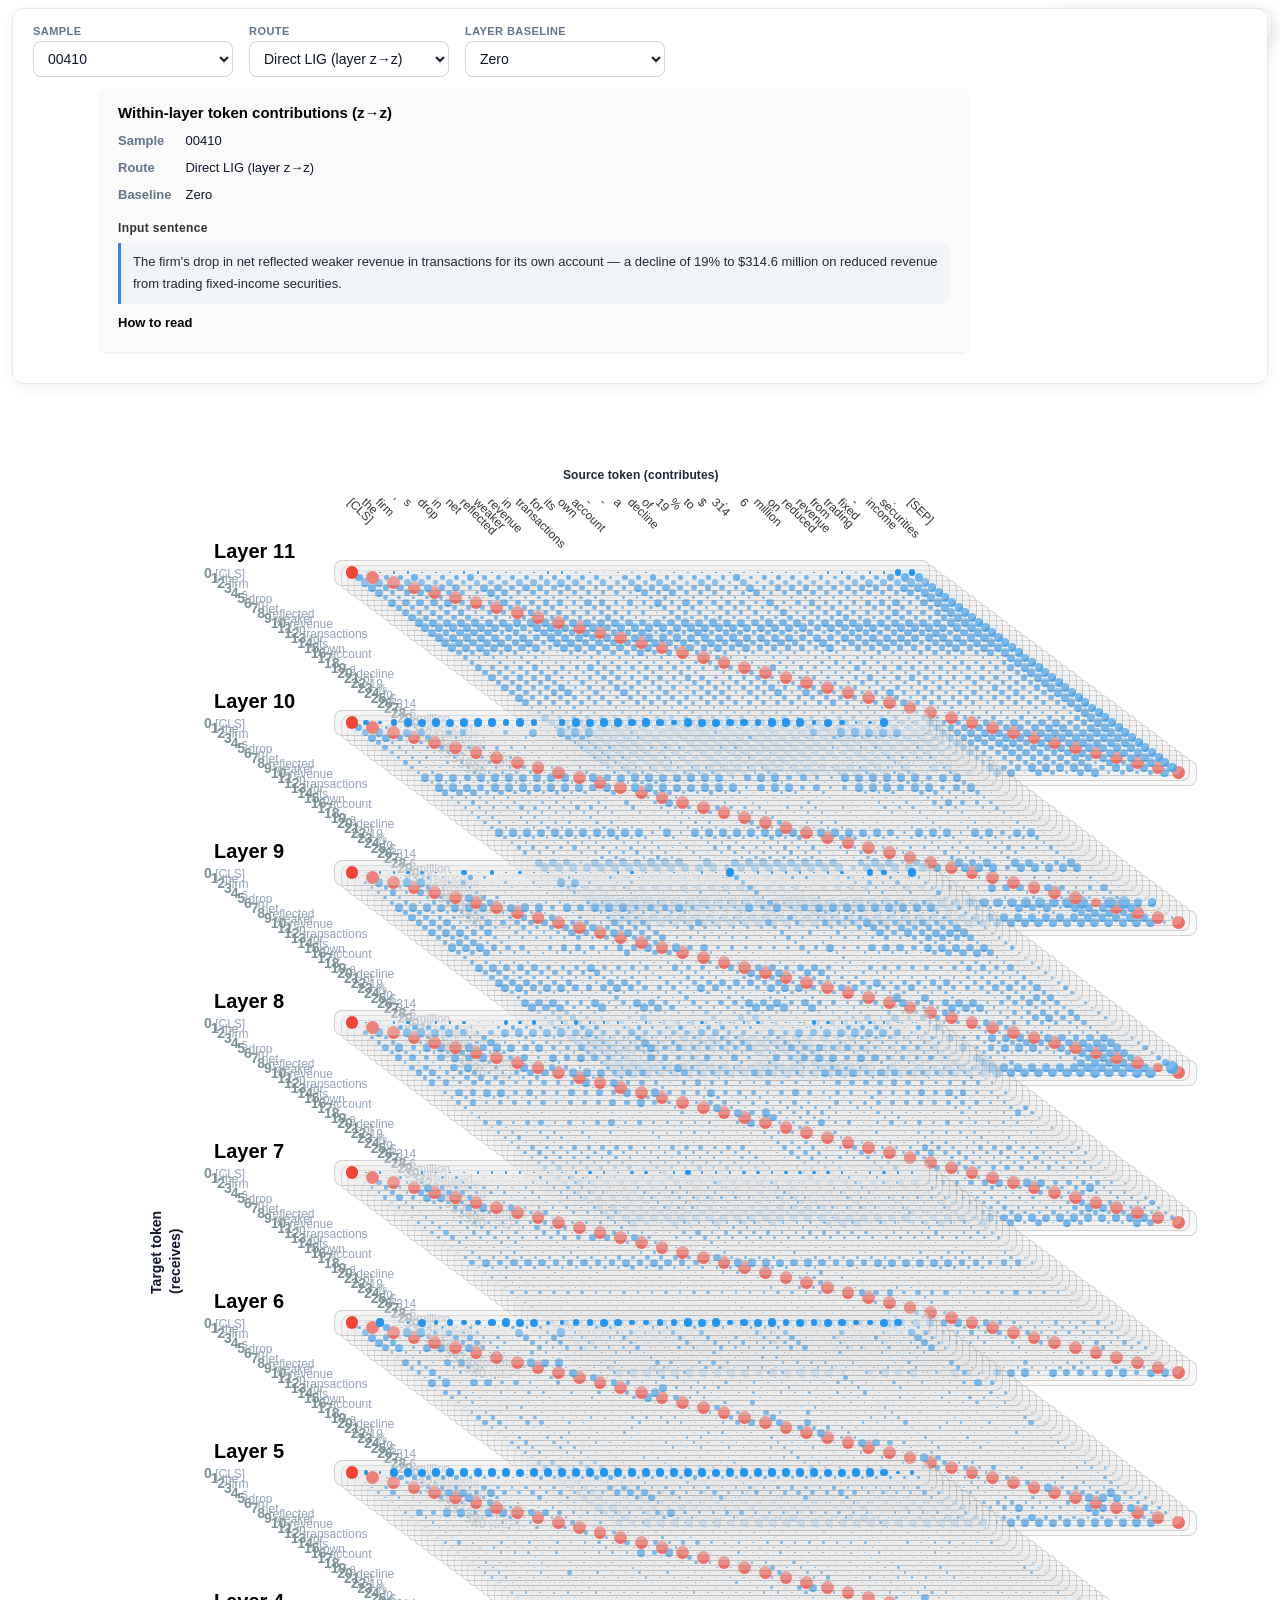
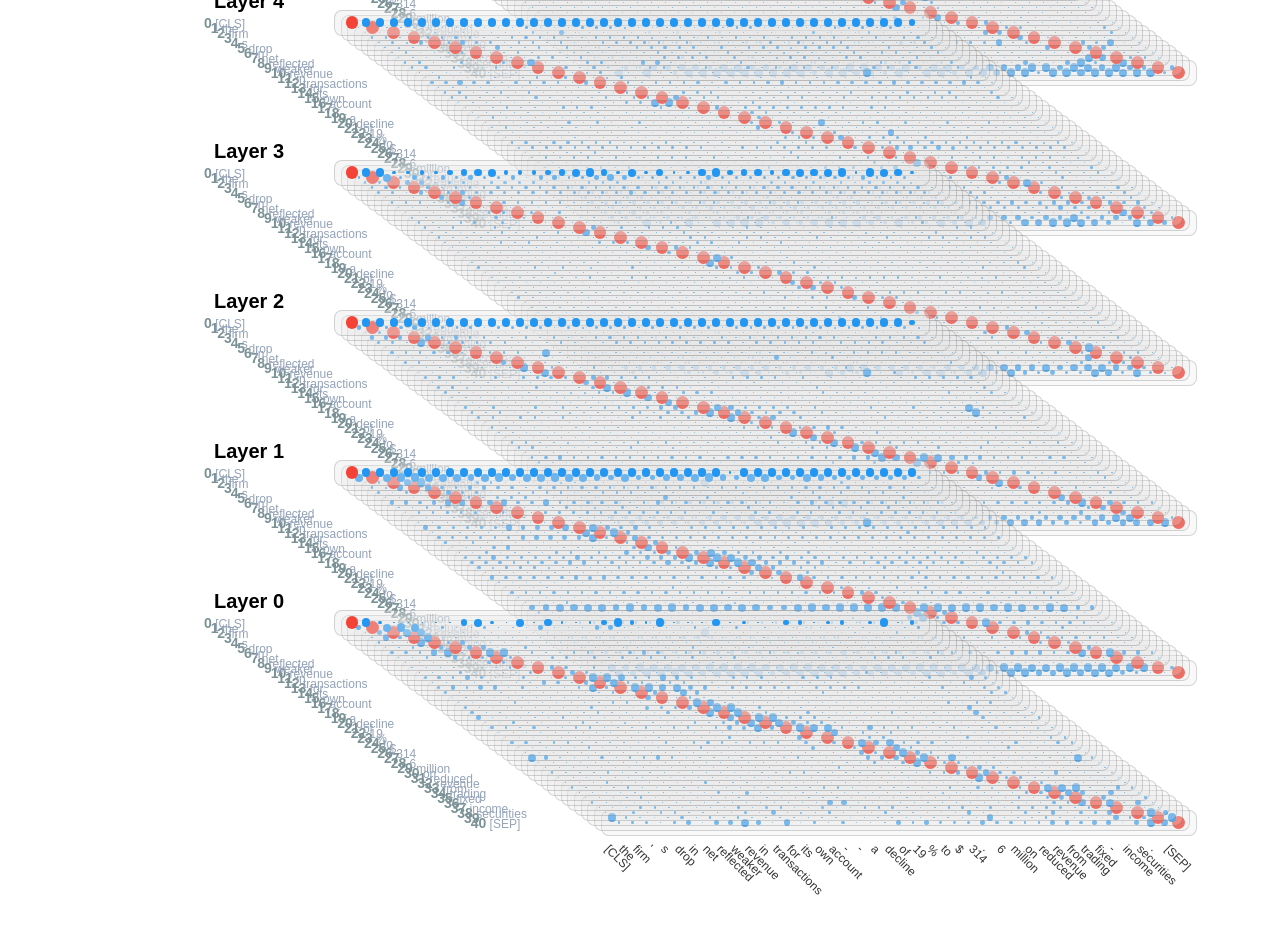
==== commit 86324097: "Fix initial rendering of the interactive z2z demo" ====
--- a/docs/githubpage/z2z_embed.html
+++ b/docs/githubpage/z2z_embed.html
@@ -986,7 +986,7 @@
             const useSlotCap = true;
             const isEmbedPage = true;
 
-            const demoMatrix = {"sample_00016":{"layer_ig_zero":{"dataUrl":"demo_data/sample_00016__layer_ig_zero.json","descriptionHtml":"<p class=\"demo-lead\"><strong>Within-layer token contributions (z\u2192z)</strong></p><dl class=\"demo-meta\"><dt>Sample</dt><dd>00016</dd><dt>Route</dt><dd>Direct LIG (layer z\u2192z)</dd><dt>Baseline</dt><dd>Zero</dd></dl><p class=\"demo-sentence-label\">Input sentence</p><blockquote class=\"demo-sentence\">But Congress didn&#x27;t anticipate or intend more public debt, say opponents of the RTC&#x27;s working-capital plan, and Rep. Charles Schumer (D., N.Y.) said the RTC Oversight Board has been remiss in not keeping Congress informed.</blockquote><div class=\"demo-legend\"><p class=\"demo-legend-title\"><strong>How to read</strong></p><p class=\"demo-legend-intro\">Within-layer token-to-token contributions on the layer-direct <em>z</em>\u2192<em>z</em> map (token vectors <em>z</em> at layer input \u2014 see the <a href=\"../index.html#notation\">project page notation</a>). Each column is a target token position; circles show <strong>source \u2192 target</strong> contribution in that layer.</p><ul class=\"demo-legend-list\"><li><strong>Left label on each box</strong>: <em>target</em> token (receives the contribution)</li><li><strong>Top / bottom token labels</strong> (horizontal): <em>source</em> token \u2014 circle position shows who contributed</li><li><strong>Vertical axis</strong>: layers 0\u201311 (bottom row = layer 0, top row = layer 11; lower layers are closer to the input)</li><li><strong>Circle size</strong>: contribution from source \u2192 target within the same layer</li><li><strong>Path thickness</strong>: inter-layer contribution paths (toggle with \"Show inter-layer contribution paths\" in Display options)</li><li><strong>Red highlight</strong>: clicked target token</li></ul></div>"},"composed_ATT_zero_MLP_zero":{"dataUrl":"demo_data/sample_00016__composed_ATT_zero_MLP_zero.json","descriptionHtml":"<p class=\"demo-lead\"><strong>Within-layer token contributions (z\u2192z)</strong></p><dl class=\"demo-meta\"><dt>Sample</dt><dd>00016</dd><dt>Route</dt><dd>Composed (z\u2192u \u00d7 u\u2192z)</dd><dt>ATT baseline (z\u2192u)</dt><dd>Zero</dd><dt>MLP baseline (u\u2192z)</dt><dd>Zero</dd></dl><p class=\"demo-sentence-label\">Input sentence</p><blockquote class=\"demo-sentence\">But Congress didn&#x27;t anticipate or intend more public debt, say opponents of the RTC&#x27;s working-capital plan, and Rep. Charles Schumer (D., N.Y.) said the RTC Oversight Board has been remiss in not keeping Congress informed.</blockquote><div class=\"demo-legend\"><p class=\"demo-legend-title\"><strong>How to read</strong></p><p class=\"demo-legend-intro\">Within-layer token-to-token contributions on the layer-direct <em>z</em>\u2192<em>z</em> map (token vectors <em>z</em> at layer input \u2014 see the <a href=\"../index.html#notation\">project page notation</a>). Each column is a target token position; circles show <strong>source \u2192 target</strong> contribution in that layer.</p><ul class=\"demo-legend-list\"><li><strong>Left label on each box</strong>: <em>target</em> token (receives the contribution)</li><li><strong>Top / bottom token labels</strong> (horizontal): <em>source</em> token \u2014 circle position shows who contributed</li><li><strong>Vertical axis</strong>: layers 0\u201311 (bottom row = layer 0, top row = layer 11; lower layers are closer to the input)</li><li><strong>Circle size</strong>: contribution from source \u2192 target within the same layer</li><li><strong>Path thickness</strong>: inter-layer contribution paths (toggle with \"Show inter-layer contribution paths\" in Display options)</li><li><strong>Red highlight</strong>: clicked target token</li></ul></div>"},"composed_ATT_zero_MLP_ATTITBa0":{"dataUrl":"demo_data/sample_00016__composed_ATT_zero_MLP_ATTITBa0.json","descriptionHtml":"<p class=\"demo-lead\"><strong>Within-layer token contributions (z\u2192z)</strong></p><dl class=\"demo-meta\"><dt>Sample</dt><dd>00016</dd><dt>Route</dt><dd>Composed (z\u2192u \u00d7 u\u2192z)</dd><dt>ATT baseline (z\u2192u)</dt><dd>Zero</dd><dt>MLP baseline (u\u2192z)</dt><dd>ATTITBa=0</dd></dl><p class=\"demo-sentence-label\">Input sentence</p><blockquote class=\"demo-sentence\">But Congress didn&#x27;t anticipate or intend more public debt, say opponents of the RTC&#x27;s working-capital plan, and Rep. Charles Schumer (D., N.Y.) said the RTC Oversight Board has been remiss in not keeping Congress informed.</blockquote><div class=\"demo-legend\"><p class=\"demo-legend-title\"><strong>How to read</strong></p><p class=\"demo-legend-intro\">Within-layer token-to-token contributions on the layer-direct <em>z</em>\u2192<em>z</em> map (token vectors <em>z</em> at layer input \u2014 see the <a href=\"../index.html#notation\">project page notation</a>). Each column is a target token position; circles show <strong>source \u2192 target</strong> contribution in that layer.</p><ul class=\"demo-legend-list\"><li><strong>Left label on each box</strong>: <em>target</em> token (receives the contribution)</li><li><strong>Top / bottom token labels</strong> (horizontal): <em>source</em> token \u2014 circle position shows who contributed</li><li><strong>Vertical axis</strong>: layers 0\u201311 (bottom row = layer 0, top row = layer 11; lower layers are closer to the input)</li><li><strong>Circle size</strong>: contribution from source \u2192 target within the same layer</li><li><strong>Path thickness</strong>: inter-layer contribution paths (toggle with \"Show inter-layer contribution paths\" in Display options)</li><li><strong>Red highlight</strong>: clicked target token</li></ul></div>"},"composed_ATT_ITB_raw_MLP_zero":{"dataUrl":"demo_data/sample_00016__composed_ATT_ITB_raw_MLP_zero.json","descriptionHtml":"<p class=\"demo-lead\"><strong>Within-layer token contributions (z\u2192z)</strong></p><dl class=\"demo-meta\"><dt>Sample</dt><dd>00016</dd><dt>Route</dt><dd>Composed (z\u2192u \u00d7 u\u2192z)</dd><dt>ATT baseline (z\u2192u)</dt><dd>ITB</dd><dt>MLP baseline (u\u2192z)</dt><dd>Zero</dd></dl><p class=\"demo-sentence-label\">Input sentence</p><blockquote class=\"demo-sentence\">But Congress didn&#x27;t anticipate or intend more public debt, say opponents of the RTC&#x27;s working-capital plan, and Rep. Charles Schumer (D., N.Y.) said the RTC Oversight Board has been remiss in not keeping Congress informed.</blockquote><div class=\"demo-legend\"><p class=\"demo-legend-title\"><strong>How to read</strong></p><p class=\"demo-legend-intro\">Within-layer token-to-token contributions on the layer-direct <em>z</em>\u2192<em>z</em> map (token vectors <em>z</em> at layer input \u2014 see the <a href=\"../index.html#notation\">project page notation</a>). Each column is a target token position; circles show <strong>source \u2192 target</strong> contribution in that layer.</p><ul class=\"demo-legend-list\"><li><strong>Left label on each box</strong>: <em>target</em> token (receives the contribution)</li><li><strong>Top / bottom token labels</strong> (horizontal): <em>source</em> token \u2014 circle position shows who contributed</li><li><strong>Vertical axis</strong>: layers 0\u201311 (bottom row = layer 0, top row = layer 11; lower layers are closer to the input)</li><li><strong>Circle size</strong>: contribution from source \u2192 target within the same layer</li><li><strong>Path thickness</strong>: inter-layer contribution paths (toggle with \"Show inter-layer contribution paths\" in Display options)</li><li><strong>Red highlight</strong>: clicked target token</li></ul></div>"},"composed_ATT_ITB_raw_MLP_ATTITBa0":{"dataUrl":"demo_data/sample_00016__composed_ATT_ITB_raw_MLP_ATTITBa0.json","descriptionHtml":"<p class=\"demo-lead\"><strong>Within-layer token contributions (z\u2192z)</strong></p><dl class=\"demo-meta\"><dt>Sample</dt><dd>00016</dd><dt>Route</dt><dd>Composed (z\u2192u \u00d7 u\u2192z)</dd><dt>ATT baseline (z\u2192u)</dt><dd>ITB</dd><dt>MLP baseline (u\u2192z)</dt><dd>ATTITBa=0</dd></dl><p class=\"demo-sentence-label\">Input sentence</p><blockquote class=\"demo-sentence\">But Congress didn&#x27;t anticipate or intend more public debt, say opponents of the RTC&#x27;s working-capital plan, and Rep. Charles Schumer (D., N.Y.) said the RTC Oversight Board has been remiss in not keeping Congress informed.</blockquote><div class=\"demo-legend\"><p class=\"demo-legend-title\"><strong>How to read</strong></p><p class=\"demo-legend-intro\">Within-layer token-to-token contributions on the layer-direct <em>z</em>\u2192<em>z</em> map (token vectors <em>z</em> at layer input \u2014 see the <a href=\"../index.html#notation\">project page notation</a>). Each column is a target token position; circles show <strong>source \u2192 target</strong> contribution in that layer.</p><ul class=\"demo-legend-list\"><li><strong>Left label on each box</strong>: <em>target</em> token (receives the contribution)</li><li><strong>Top / bottom token labels</strong> (horizontal): <em>source</em> token \u2014 circle position shows who contributed</li><li><strong>Vertical axis</strong>: layers 0\u201311 (bottom row = layer 0, top row = layer 11; lower layers are closer to the input)</li><li><strong>Circle size</strong>: contribution from source \u2192 target within the same layer</li><li><strong>Path thickness</strong>: inter-layer contribution paths (toggle with \"Show inter-layer contribution paths\" in Display options)</li><li><strong>Red highlight</strong>: clicked target token</li></ul></div>"},"composed_ATT_ITB_map_MLP_zero":{"dataUrl":"demo_data/sample_00016__composed_ATT_ITB_map_MLP_zero.json","descriptionHtml":"<p class=\"demo-lead\"><strong>Within-layer token contributions (z\u2192z)</strong></p><dl class=\"demo-meta\"><dt>Sample</dt><dd>00016</dd><dt>Route</dt><dd>Composed (z\u2192u \u00d7 u\u2192z)</dd><dt>ATT baseline (z\u2192u)</dt><dd>ITB-mapRatio</dd><dt>MLP baseline (u\u2192z)</dt><dd>Zero</dd></dl><p class=\"demo-sentence-label\">Input sentence</p><blockquote class=\"demo-sentence\">But Congress didn&#x27;t anticipate or intend more public debt, say opponents of the RTC&#x27;s working-capital plan, and Rep. Charles Schumer (D., N.Y.) said the RTC Oversight Board has been remiss in not keeping Congress informed.</blockquote><div class=\"demo-legend\"><p class=\"demo-legend-title\"><strong>How to read</strong></p><p class=\"demo-legend-intro\">Within-layer token-to-token contributions on the layer-direct <em>z</em>\u2192<em>z</em> map (token vectors <em>z</em> at layer input \u2014 see the <a href=\"../index.html#notation\">project page notation</a>). Each column is a target token position; circles show <strong>source \u2192 target</strong> contribution in that layer.</p><ul class=\"demo-legend-list\"><li><strong>Left label on each box</strong>: <em>target</em> token (receives the contribution)</li><li><strong>Top / bottom token labels</strong> (horizontal): <em>source</em> token \u2014 circle position shows who contributed</li><li><strong>Vertical axis</strong>: layers 0\u201311 (bottom row = layer 0, top row = layer 11; lower layers are closer to the input)</li><li><strong>Circle size</strong>: contribution from source \u2192 target within the same layer</li><li><strong>Path thickness</strong>: inter-layer contribution paths (toggle with \"Show inter-layer contribution paths\" in Display options)</li><li><strong>Red highlight</strong>: clicked target token</li></ul></div>"},"composed_ATT_ITB_map_MLP_ATTITBa0":{"dataUrl":"demo_data/sample_00016__composed_ATT_ITB_map_MLP_ATTITBa0.json","descriptionHtml":"<p class=\"demo-lead\"><strong>Within-layer token contributions (z\u2192z)</strong></p><dl class=\"demo-meta\"><dt>Sample</dt><dd>00016</dd><dt>Route</dt><dd>Composed (z\u2192u \u00d7 u\u2192z)</dd><dt>ATT baseline (z\u2192u)</dt><dd>ITB-mapRatio</dd><dt>MLP baseline (u\u2192z)</dt><dd>ATTITBa=0</dd></dl><p class=\"demo-sentence-label\">Input sentence</p><blockquote class=\"demo-sentence\">But Congress didn&#x27;t anticipate or intend more public debt, say opponents of the RTC&#x27;s working-capital plan, and Rep. Charles Schumer (D., N.Y.) said the RTC Oversight Board has been remiss in not keeping Congress informed.</blockquote><div class=\"demo-legend\"><p class=\"demo-legend-title\"><strong>How to read</strong></p><p class=\"demo-legend-intro\">Within-layer token-to-token contributions on the layer-direct <em>z</em>\u2192<em>z</em> map (token vectors <em>z</em> at layer input \u2014 see the <a href=\"../index.html#notation\">project page notation</a>). Each column is a target token position; circles show <strong>source \u2192 target</strong> contribution in that layer.</p><ul class=\"demo-legend-list\"><li><strong>Left label on each box</strong>: <em>target</em> token (receives the contribution)</li><li><strong>Top / bottom token labels</strong> (horizontal): <em>source</em> token \u2014 circle position shows who contributed</li><li><strong>Vertical axis</strong>: layers 0\u201311 (bottom row = layer 0, top row = layer 11; lower layers are closer to the input)</li><li><strong>Circle size</strong>: contribution from source \u2192 target within the same layer</li><li><strong>Path thickness</strong>: inter-layer contribution paths (toggle with \"Show inter-layer contribution paths\" in Display options)</li><li><strong>Red highlight</strong>: clicked target token</li></ul></div>"},"composed_ATT_ITB_zero_base_ratio_MLP_zero":{"dataUrl":"demo_data/sample_00016__composed_ATT_ITB_zero_base_ratio_MLP_zero.json","descriptionHtml":"<p class=\"demo-lead\"><strong>Within-layer token contributions (z\u2192z)</strong></p><dl class=\"demo-meta\"><dt>Sample</dt><dd>00016</dd><dt>Route</dt><dd>Composed (z\u2192u \u00d7 u\u2192z)</dd><dt>ATT baseline (z\u2192u)</dt><dd>ITB-zeroRatio</dd><dt>MLP baseline (u\u2192z)</dt><dd>Zero</dd></dl><p class=\"demo-sentence-label\">Input sentence</p><blockquote class=\"demo-sentence\">But Congress didn&#x27;t anticipate or intend more public debt, say opponents of the RTC&#x27;s working-capital plan, and Rep. Charles Schumer (D., N.Y.) said the RTC Oversight Board has been remiss in not keeping Congress informed.</blockquote><div class=\"demo-legend\"><p class=\"demo-legend-title\"><strong>How to read</strong></p><p class=\"demo-legend-intro\">Within-layer token-to-token contributions on the layer-direct <em>z</em>\u2192<em>z</em> map (token vectors <em>z</em> at layer input \u2014 see the <a href=\"../index.html#notation\">project page notation</a>). Each column is a target token position; circles show <strong>source \u2192 target</strong> contribution in that layer.</p><ul class=\"demo-legend-list\"><li><strong>Left label on each box</strong>: <em>target</em> token (receives the contribution)</li><li><strong>Top / bottom token labels</strong> (horizontal): <em>source</em> token \u2014 circle position shows who contributed</li><li><strong>Vertical axis</strong>: layers 0\u201311 (bottom row = layer 0, top row = layer 11; lower layers are closer to the input)</li><li><strong>Circle size</strong>: contribution from source \u2192 target within the same layer</li><li><strong>Path thickness</strong>: inter-layer contribution paths (toggle with \"Show inter-layer contribution paths\" in Display options)</li><li><strong>Red highlight</strong>: clicked target token</li></ul></div>"},"composed_ATT_ITB_zero_base_ratio_MLP_ATTITBa0":{"dataUrl":"demo_data/sample_00016__composed_ATT_ITB_zero_base_ratio_MLP_ATTITBa0.json","descriptionHtml":"<p class=\"demo-lead\"><strong>Within-layer token contributions (z\u2192z)</strong></p><dl class=\"demo-meta\"><dt>Sample</dt><dd>00016</dd><dt>Route</dt><dd>Composed (z\u2192u \u00d7 u\u2192z)</dd><dt>ATT baseline (z\u2192u)</dt><dd>ITB-zeroRatio</dd><dt>MLP baseline (u\u2192z)</dt><dd>ATTITBa=0</dd></dl><p class=\"demo-sentence-label\">Input sentence</p><blockquote class=\"demo-sentence\">But Congress didn&#x27;t anticipate or intend more public debt, say opponents of the RTC&#x27;s working-capital plan, and Rep. Charles Schumer (D., N.Y.) said the RTC Oversight Board has been remiss in not keeping Congress informed.</blockquote><div class=\"demo-legend\"><p class=\"demo-legend-title\"><strong>How to read</strong></p><p class=\"demo-legend-intro\">Within-layer token-to-token contributions on the layer-direct <em>z</em>\u2192<em>z</em> map (token vectors <em>z</em> at layer input \u2014 see the <a href=\"../index.html#notation\">project page notation</a>). Each column is a target token position; circles show <strong>source \u2192 target</strong> contribution in that layer.</p><ul class=\"demo-legend-list\"><li><strong>Left label on each box</strong>: <em>target</em> token (receives the contribution)</li><li><strong>Top / bottom token labels</strong> (horizontal): <em>source</em> token \u2014 circle position shows who contributed</li><li><strong>Vertical axis</strong>: layers 0\u201311 (bottom row = layer 0, top row = layer 11; lower layers are closer to the input)</li><li><strong>Circle size</strong>: contribution from source \u2192 target within the same layer</li><li><strong>Path thickness</strong>: inter-layer contribution paths (toggle with \"Show inter-layer contribution paths\" in Display options)</li><li><strong>Red highlight</strong>: clicked target token</li></ul></div>"}},"sample_00410":{"layer_ig_zero":{"dataUrl":"demo_data/sample_00410__layer_ig_zero.json","descriptionHtml":"<p class=\"demo-lead\"><strong>Within-layer token contributions (z\u2192z)</strong></p><dl class=\"demo-meta\"><dt>Sample</dt><dd>00410</dd><dt>Route</dt><dd>Direct LIG (layer z\u2192z)</dd><dt>Baseline</dt><dd>Zero</dd></dl><p class=\"demo-sentence-label\">Input sentence</p><blockquote class=\"demo-sentence\">The firm&#x27;s drop in net reflected weaker revenue in transactions for its own account \u2014 a decline of 19% to $314.6 million on reduced revenue from trading fixed-income securities.</blockquote><div class=\"demo-legend\"><p class=\"demo-legend-title\"><strong>How to read</strong></p><p class=\"demo-legend-intro\">Within-layer token-to-token contributions on the layer-direct <em>z</em>\u2192<em>z</em> map (token vectors <em>z</em> at layer input \u2014 see the <a href=\"../index.html#notation\">project page notation</a>). Each column is a target token position; circles show <strong>source \u2192 target</strong> contribution in that layer.</p><ul class=\"demo-legend-list\"><li><strong>Left label on each box</strong>: <em>target</em> token (receives the contribution)</li><li><strong>Top / bottom token labels</strong> (horizontal): <em>source</em> token \u2014 circle position shows who contributed</li><li><strong>Vertical axis</strong>: layers 0\u201311 (bottom row = layer 0, top row = layer 11; lower layers are closer to the input)</li><li><strong>Circle size</strong>: contribution from source \u2192 target within the same layer</li><li><strong>Path thickness</strong>: inter-layer contribution paths (toggle with \"Show inter-layer contribution paths\" in Display options)</li><li><strong>Red highlight</strong>: clicked target token</li></ul></div>"},"composed_ATT_zero_MLP_zero":{"dataUrl":"demo_data/sample_00410__composed_ATT_zero_MLP_zero.json","descriptionHtml":"<p class=\"demo-lead\"><strong>Within-layer token contributions (z\u2192z)</strong></p><dl class=\"demo-meta\"><dt>Sample</dt><dd>00410</dd><dt>Route</dt><dd>Composed (z\u2192u \u00d7 u\u2192z)</dd><dt>ATT baseline (z\u2192u)</dt><dd>Zero</dd><dt>MLP baseline (u\u2192z)</dt><dd>Zero</dd></dl><p class=\"demo-sentence-label\">Input sentence</p><blockquote class=\"demo-sentence\">The firm&#x27;s drop in net reflected weaker revenue in transactions for its own account \u2014 a decline of 19% to $314.6 million on reduced revenue from trading fixed-income securities.</blockquote><div class=\"demo-legend\"><p class=\"demo-legend-title\"><strong>How to read</strong></p><p class=\"demo-legend-intro\">Within-layer token-to-token contributions on the layer-direct <em>z</em>\u2192<em>z</em> map (token vectors <em>z</em> at layer input \u2014 see the <a href=\"../index.html#notation\">project page notation</a>). Each column is a target token position; circles show <strong>source \u2192 target</strong> contribution in that layer.</p><ul class=\"demo-legend-list\"><li><strong>Left label on each box</strong>: <em>target</em> token (receives the contribution)</li><li><strong>Top / bottom token labels</strong> (horizontal): <em>source</em> token \u2014 circle position shows who contributed</li><li><strong>Vertical axis</strong>: layers 0\u201311 (bottom row = layer 0, top row = layer 11; lower layers are closer to the input)</li><li><strong>Circle size</strong>: contribution from source \u2192 target within the same layer</li><li><strong>Path thickness</strong>: inter-layer contribution paths (toggle with \"Show inter-layer contribution paths\" in Display options)</li><li><strong>Red highlight</strong>: clicked target token</li></ul></div>"},"composed_ATT_zero_MLP_ATTITBa0":{"dataUrl":"demo_data/sample_00410__composed_ATT_zero_MLP_ATTITBa0.json","descriptionHtml":"<p class=\"demo-lead\"><strong>Within-layer token contributions (z\u2192z)</strong></p><dl class=\"demo-meta\"><dt>Sample</dt><dd>00410</dd><dt>Route</dt><dd>Composed (z\u2192u \u00d7 u\u2192z)</dd><dt>ATT baseline (z\u2192u)</dt><dd>Zero</dd><dt>MLP baseline (u\u2192z)</dt><dd>ATTITBa=0</dd></dl><p class=\"demo-sentence-label\">Input sentence</p><blockquote class=\"demo-sentence\">The firm&#x27;s drop in net reflected weaker revenue in transactions for its own account \u2014 a decline of 19% to $314.6 million on reduced revenue from trading fixed-income securities.</blockquote><div class=\"demo-legend\"><p class=\"demo-legend-title\"><strong>How to read</strong></p><p class=\"demo-legend-intro\">Within-layer token-to-token contributions on the layer-direct <em>z</em>\u2192<em>z</em> map (token vectors <em>z</em> at layer input \u2014 see the <a href=\"../index.html#notation\">project page notation</a>). Each column is a target token position; circles show <strong>source \u2192 target</strong> contribution in that layer.</p><ul class=\"demo-legend-list\"><li><strong>Left label on each box</strong>: <em>target</em> token (receives the contribution)</li><li><strong>Top / bottom token labels</strong> (horizontal): <em>source</em> token \u2014 circle position shows who contributed</li><li><strong>Vertical axis</strong>: layers 0\u201311 (bottom row = layer 0, top row = layer 11; lower layers are closer to the input)</li><li><strong>Circle size</strong>: contribution from source \u2192 target within the same layer</li><li><strong>Path thickness</strong>: inter-layer contribution paths (toggle with \"Show inter-layer contribution paths\" in Display options)</li><li><strong>Red highlight</strong>: clicked target token</li></ul></div>"},"composed_ATT_ITB_raw_MLP_zero":{"dataUrl":"demo_data/sample_00410__composed_ATT_ITB_raw_MLP_zero.json","descriptionHtml":"<p class=\"demo-lead\"><strong>Within-layer token contributions (z\u2192z)</strong></p><dl class=\"demo-meta\"><dt>Sample</dt><dd>00410</dd><dt>Route</dt><dd>Composed (z\u2192u \u00d7 u\u2192z)</dd><dt>ATT baseline (z\u2192u)</dt><dd>ITB</dd><dt>MLP baseline (u\u2192z)</dt><dd>Zero</dd></dl><p class=\"demo-sentence-label\">Input sentence</p><blockquote class=\"demo-sentence\">The firm&#x27;s drop in net reflected weaker revenue in transactions for its own account \u2014 a decline of 19% to $314.6 million on reduced revenue from trading fixed-income securities.</blockquote><div class=\"demo-legend\"><p class=\"demo-legend-title\"><strong>How to read</strong></p><p class=\"demo-legend-intro\">Within-layer token-to-token contributions on the layer-direct <em>z</em>\u2192<em>z</em> map (token vectors <em>z</em> at layer input \u2014 see the <a href=\"../index.html#notation\">project page notation</a>). Each column is a target token position; circles show <strong>source \u2192 target</strong> contribution in that layer.</p><ul class=\"demo-legend-list\"><li><strong>Left label on each box</strong>: <em>target</em> token (receives the contribution)</li><li><strong>Top / bottom token labels</strong> (horizontal): <em>source</em> token \u2014 circle position shows who contributed</li><li><strong>Vertical axis</strong>: layers 0\u201311 (bottom row = layer 0, top row = layer 11; lower layers are closer to the input)</li><li><strong>Circle size</strong>: contribution from source \u2192 target within the same layer</li><li><strong>Path thickness</strong>: inter-layer contribution paths (toggle with \"Show inter-layer contribution paths\" in Display options)</li><li><strong>Red highlight</strong>: clicked target token</li></ul></div>"},"composed_ATT_ITB_raw_MLP_ATTITBa0":{"dataUrl":"demo_data/sample_00410__composed_ATT_ITB_raw_MLP_ATTITBa0.json","descriptionHtml":"<p class=\"demo-lead\"><strong>Within-layer token contributions (z\u2192z)</strong></p><dl class=\"demo-meta\"><dt>Sample</dt><dd>00410</dd><dt>Route</dt><dd>Composed (z\u2192u \u00d7 u\u2192z)</dd><dt>ATT baseline (z\u2192u)</dt><dd>ITB</dd><dt>MLP baseline (u\u2192z)</dt><dd>ATTITBa=0</dd></dl><p class=\"demo-sentence-label\">Input sentence</p><blockquote class=\"demo-sentence\">The firm&#x27;s drop in net reflected weaker revenue in transactions for its own account \u2014 a decline of 19% to $314.6 million on reduced revenue from trading fixed-income securities.</blockquote><div class=\"demo-legend\"><p class=\"demo-legend-title\"><strong>How to read</strong></p><p class=\"demo-legend-intro\">Within-layer token-to-token contributions on the layer-direct <em>z</em>\u2192<em>z</em> map (token vectors <em>z</em> at layer input \u2014 see the <a href=\"../index.html#notation\">project page notation</a>). Each column is a target token position; circles show <strong>source \u2192 target</strong> contribution in that layer.</p><ul class=\"demo-legend-list\"><li><strong>Left label on each box</strong>: <em>target</em> token (receives the contribution)</li><li><strong>Top / bottom token labels</strong> (horizontal): <em>source</em> token \u2014 circle position shows who contributed</li><li><strong>Vertical axis</strong>: layers 0\u201311 (bottom row = layer 0, top row = layer 11; lower layers are closer to the input)</li><li><strong>Circle size</strong>: contribution from source \u2192 target within the same layer</li><li><strong>Path thickness</strong>: inter-layer contribution paths (toggle with \"Show inter-layer contribution paths\" in Display options)</li><li><strong>Red highlight</strong>: clicked target token</li></ul></div>"},"composed_ATT_ITB_map_MLP_zero":{"dataUrl":"demo_data/sample_00410__composed_ATT_ITB_map_MLP_zero.json","descriptionHtml":"<p class=\"demo-lead\"><strong>Within-layer token contributions (z\u2192z)</strong></p><dl class=\"demo-meta\"><dt>Sample</dt><dd>00410</dd><dt>Route</dt><dd>Composed (z\u2192u \u00d7 u\u2192z)</dd><dt>ATT baseline (z\u2192u)</dt><dd>ITB-mapRatio</dd><dt>MLP baseline (u\u2192z)</dt><dd>Zero</dd></dl><p class=\"demo-sentence-label\">Input sentence</p><blockquote class=\"demo-sentence\">The firm&#x27;s drop in net reflected weaker revenue in transactions for its own account \u2014 a decline of 19% to $314.6 million on reduced revenue from trading fixed-income securities.</blockquote><div class=\"demo-legend\"><p class=\"demo-legend-title\"><strong>How to read</strong></p><p class=\"demo-legend-intro\">Within-layer token-to-token contributions on the layer-direct <em>z</em>\u2192<em>z</em> map (token vectors <em>z</em> at layer input \u2014 see the <a href=\"../index.html#notation\">project page notation</a>). Each column is a target token position; circles show <strong>source \u2192 target</strong> contribution in that layer.</p><ul class=\"demo-legend-list\"><li><strong>Left label on each box</strong>: <em>target</em> token (receives the contribution)</li><li><strong>Top / bottom token labels</strong> (horizontal): <em>source</em> token \u2014 circle position shows who contributed</li><li><strong>Vertical axis</strong>: layers 0\u201311 (bottom row = layer 0, top row = layer 11; lower layers are closer to the input)</li><li><strong>Circle size</strong>: contribution from source \u2192 target within the same layer</li><li><strong>Path thickness</strong>: inter-layer contribution paths (toggle with \"Show inter-layer contribution paths\" in Display options)</li><li><strong>Red highlight</strong>: clicked target token</li></ul></div>"},"composed_ATT_ITB_map_MLP_ATTITBa0":{"dataUrl":"demo_data/sample_00410__composed_ATT_ITB_map_MLP_ATTITBa0.json","descriptionHtml":"<p class=\"demo-lead\"><strong>Within-layer token contributions (z\u2192z)</strong></p><dl class=\"demo-meta\"><dt>Sample</dt><dd>00410</dd><dt>Route</dt><dd>Composed (z\u2192u \u00d7 u\u2192z)</dd><dt>ATT baseline (z\u2192u)</dt><dd>ITB-mapRatio</dd><dt>MLP baseline (u\u2192z)</dt><dd>ATTITBa=0</dd></dl><p class=\"demo-sentence-label\">Input sentence</p><blockquote class=\"demo-sentence\">The firm&#x27;s drop in net reflected weaker revenue in transactions for its own account \u2014 a decline of 19% to $314.6 million on reduced revenue from trading fixed-income securities.</blockquote><div class=\"demo-legend\"><p class=\"demo-legend-title\"><strong>How to read</strong></p><p class=\"demo-legend-intro\">Within-layer token-to-token contributions on the layer-direct <em>z</em>\u2192<em>z</em> map (token vectors <em>z</em> at layer input \u2014 see the <a href=\"../index.html#notation\">project page notation</a>). Each column is a target token position; circles show <strong>source \u2192 target</strong> contribution in that layer.</p><ul class=\"demo-legend-list\"><li><strong>Left label on each box</strong>: <em>target</em> token (receives the contribution)</li><li><strong>Top / bottom token labels</strong> (horizontal): <em>source</em> token \u2014 circle position shows who contributed</li><li><strong>Vertical axis</strong>: layers 0\u201311 (bottom row = layer 0, top row = layer 11; lower layers are closer to the input)</li><li><strong>Circle size</strong>: contribution from source \u2192 target within the same layer</li><li><strong>Path thickness</strong>: inter-layer contribution paths (toggle with \"Show inter-layer contribution paths\" in Display options)</li><li><strong>Red highlight</strong>: clicked target token</li></ul></div>"},"composed_ATT_ITB_zero_base_ratio_MLP_zero":{"dataUrl":"demo_data/sample_00410__composed_ATT_ITB_zero_base_ratio_MLP_zero.json","descriptionHtml":"<p class=\"demo-lead\"><strong>Within-layer token contributions (z\u2192z)</strong></p><dl class=\"demo-meta\"><dt>Sample</dt><dd>00410</dd><dt>Route</dt><dd>Composed (z\u2192u \u00d7 u\u2192z)</dd><dt>ATT baseline (z\u2192u)</dt><dd>ITB-zeroRatio</dd><dt>MLP baseline (u\u2192z)</dt><dd>Zero</dd></dl><p class=\"demo-sentence-label\">Input sentence</p><blockquote class=\"demo-sentence\">The firm&#x27;s drop in net reflected weaker revenue in transactions for its own account \u2014 a decline of 19% to $314.6 million on reduced revenue from trading fixed-income securities.</blockquote><div class=\"demo-legend\"><p class=\"demo-legend-title\"><strong>How to read</strong></p><p class=\"demo-legend-intro\">Within-layer token-to-token contributions on the layer-direct <em>z</em>\u2192<em>z</em> map (token vectors <em>z</em> at layer input \u2014 see the <a href=\"../index.html#notation\">project page notation</a>). Each column is a target token position; circles show <strong>source \u2192 target</strong> contribution in that layer.</p><ul class=\"demo-legend-list\"><li><strong>Left label on each box</strong>: <em>target</em> token (receives the contribution)</li><li><strong>Top / bottom token labels</strong> (horizontal): <em>source</em> token \u2014 circle position shows who contributed</li><li><strong>Vertical axis</strong>: layers 0\u201311 (bottom row = layer 0, top row = layer 11; lower layers are closer to the input)</li><li><strong>Circle size</strong>: contribution from source \u2192 target within the same layer</li><li><strong>Path thickness</strong>: inter-layer contribution paths (toggle with \"Show inter-layer contribution paths\" in Display options)</li><li><strong>Red highlight</strong>: clicked target token</li></ul></div>"},"composed_ATT_ITB_zero_base_ratio_MLP_ATTITBa0":{"dataUrl":"demo_data/sample_00410__composed_ATT_ITB_zero_base_ratio_MLP_ATTITBa0.json","descriptionHtml":"<p class=\"demo-lead\"><strong>Within-layer token contributions (z\u2192z)</strong></p><dl class=\"demo-meta\"><dt>Sample</dt><dd>00410</dd><dt>Route</dt><dd>Composed (z\u2192u \u00d7 u\u2192z)</dd><dt>ATT baseline (z\u2192u)</dt><dd>ITB-zeroRatio</dd><dt>MLP baseline (u\u2192z)</dt><dd>ATTITBa=0</dd></dl><p class=\"demo-sentence-label\">Input sentence</p><blockquote class=\"demo-sentence\">The firm&#x27;s drop in net reflected weaker revenue in transactions for its own account \u2014 a decline of 19% to $314.6 million on reduced revenue from trading fixed-income securities.</blockquote><div class=\"demo-legend\"><p class=\"demo-legend-title\"><strong>How to read</strong></p><p class=\"demo-legend-intro\">Within-layer token-to-token contributions on the layer-direct <em>z</em>\u2192<em>z</em> map (token vectors <em>z</em> at layer input \u2014 see the <a href=\"../index.html#notation\">project page notation</a>). Each column is a target token position; circles show <strong>source \u2192 target</strong> contribution in that layer.</p><ul class=\"demo-legend-list\"><li><strong>Left label on each box</strong>: <em>target</em> token (receives the contribution)</li><li><strong>Top / bottom token labels</strong> (horizontal): <em>source</em> token \u2014 circle position shows who contributed</li><li><strong>Vertical axis</strong>: layers 0\u201311 (bottom row = layer 0, top row = layer 11; lower layers are closer to the input)</li><li><strong>Circle size</strong>: contribution from source \u2192 target within the same layer</li><li><strong>Path thickness</strong>: inter-layer contribution paths (toggle with \"Show inter-layer contribution paths\" in Display options)</li><li><strong>Red highlight</strong>: clicked target token</li></ul></div>"}}};
+            const demoMatrix = {"sample_00016":{"layer_ig_zero":{"dataUrl":"demo_data/sample_00016__layer_ig_zero.json","descriptionHtml":"<p class=\"demo-lead\"><strong>Within-layer token contributions (z\u2192z)</strong></p><dl class=\"demo-meta\"><dt>Sample</dt><dd>00016</dd><dt>Route</dt><dd>Direct LIG (layer z\u2192z)</dd><dt>Baseline</dt><dd>Zero</dd></dl><p class=\"demo-sentence-label\">Input sentence</p><blockquote class=\"demo-sentence\">But Congress didn&#x27;t anticipate or intend more public debt, say opponents of the RTC&#x27;s working-capital plan, and Rep. Charles Schumer (D., N.Y.) said the RTC Oversight Board has been remiss in not keeping Congress informed.</blockquote><div class=\"demo-legend\"><p class=\"demo-legend-title\"><strong>How to read</strong></p><p class=\"demo-legend-intro\">Within-layer token-to-token contributions on the layer-direct <em>z</em>\u2192<em>z</em> map (token vectors <em>z</em> at layer input \u2014 see the <a href=\"../index.html#notation\">project page notation</a>). Each column is a target token position; circles show <strong>source \u2192 target</strong> contribution in that layer.</p><ul class=\"demo-legend-list\"><li><strong>Left label on each box</strong>: <em>target</em> token (receives the contribution)</li><li><strong>Top / bottom token labels</strong> (horizontal): <em>source</em> token \u2014 circle position shows who contributed</li><li><strong>Vertical axis</strong>: layers 0\u201311 (bottom row = layer 0, top row = layer 11; lower layers are closer to the input)</li><li><strong>Circle size</strong>: contribution from source \u2192 target within the same layer</li><li><strong>Path thickness</strong>: inter-layer contribution paths (toggle with \"Show inter-layer contribution paths\" in Display options)</li><li><strong>Red highlight</strong>: clicked target token</li></ul></div>"},"composed_ATT_zero_MLP_zero":{"dataUrl":"demo_data/sample_00016__composed_ATT_zero_MLP_zero.json","descriptionHtml":"<p class=\"demo-lead\"><strong>Within-layer token contributions (z\u2192z)</strong></p><dl class=\"demo-meta\"><dt>Sample</dt><dd>00016</dd><dt>Route</dt><dd>Composed (z\u2192u \u00d7 u\u2192z)</dd><dt>ATT baseline (z\u2192u)</dt><dd>Zero</dd><dt>MLP baseline (u\u2192z)</dt><dd>Zero</dd></dl><p class=\"demo-sentence-label\">Input sentence</p><blockquote class=\"demo-sentence\">But Congress didn&#x27;t anticipate or intend more public debt, say opponents of the RTC&#x27;s working-capital plan, and Rep. Charles Schumer (D., N.Y.) said the RTC Oversight Board has been remiss in not keeping Congress informed.</blockquote><div class=\"demo-legend\"><p class=\"demo-legend-title\"><strong>How to read</strong></p><p class=\"demo-legend-intro\">Within-layer token-to-token contributions on the layer-direct <em>z</em>\u2192<em>z</em> map (token vectors <em>z</em> at layer input \u2014 see the <a href=\"../index.html#notation\">project page notation</a>). Each column is a target token position; circles show <strong>source \u2192 target</strong> contribution in that layer.</p><ul class=\"demo-legend-list\"><li><strong>Left label on each box</strong>: <em>target</em> token (receives the contribution)</li><li><strong>Top / bottom token labels</strong> (horizontal): <em>source</em> token \u2014 circle position shows who contributed</li><li><strong>Vertical axis</strong>: layers 0\u201311 (bottom row = layer 0, top row = layer 11; lower layers are closer to the input)</li><li><strong>Circle size</strong>: contribution from source \u2192 target within the same layer</li><li><strong>Path thickness</strong>: inter-layer contribution paths (toggle with \"Show inter-layer contribution paths\" in Display options)</li><li><strong>Red highlight</strong>: clicked target token</li></ul></div>"},"composed_ATT_zero_MLP_ATTITBa0":{"dataUrl":"demo_data/sample_00016__composed_ATT_zero_MLP_ATTITBa0.json","descriptionHtml":"<p class=\"demo-lead\"><strong>Within-layer token contributions (z\u2192z)</strong></p><dl class=\"demo-meta\"><dt>Sample</dt><dd>00016</dd><dt>Route</dt><dd>Composed (z\u2192u \u00d7 u\u2192z)</dd><dt>ATT baseline (z\u2192u)</dt><dd>Zero</dd><dt>MLP baseline (u\u2192z)</dt><dd>ATTITBa=0</dd></dl><p class=\"demo-sentence-label\">Input sentence</p><blockquote class=\"demo-sentence\">But Congress didn&#x27;t anticipate or intend more public debt, say opponents of the RTC&#x27;s working-capital plan, and Rep. Charles Schumer (D., N.Y.) said the RTC Oversight Board has been remiss in not keeping Congress informed.</blockquote><div class=\"demo-legend\"><p class=\"demo-legend-title\"><strong>How to read</strong></p><p class=\"demo-legend-intro\">Within-layer token-to-token contributions on the layer-direct <em>z</em>\u2192<em>z</em> map (token vectors <em>z</em> at layer input \u2014 see the <a href=\"../index.html#notation\">project page notation</a>). Each column is a target token position; circles show <strong>source \u2192 target</strong> contribution in that layer.</p><ul class=\"demo-legend-list\"><li><strong>Left label on each box</strong>: <em>target</em> token (receives the contribution)</li><li><strong>Top / bottom token labels</strong> (horizontal): <em>source</em> token \u2014 circle position shows who contributed</li><li><strong>Vertical axis</strong>: layers 0\u201311 (bottom row = layer 0, top row = layer 11; lower layers are closer to the input)</li><li><strong>Circle size</strong>: contribution from source \u2192 target within the same layer</li><li><strong>Path thickness</strong>: inter-layer contribution paths (toggle with \"Show inter-layer contribution paths\" in Display options)</li><li><strong>Red highlight</strong>: clicked target token</li></ul></div>"},"composed_ATT_ITB_raw_MLP_zero":{"dataUrl":"demo_data/sample_00016__composed_ATT_ITB_raw_MLP_zero.json","descriptionHtml":"<p class=\"demo-lead\"><strong>Within-layer token contributions (z\u2192z)</strong></p><dl class=\"demo-meta\"><dt>Sample</dt><dd>00016</dd><dt>Route</dt><dd>Composed (z\u2192u \u00d7 u\u2192z)</dd><dt>ATT baseline (z\u2192u)</dt><dd>ITB</dd><dt>MLP baseline (u\u2192z)</dt><dd>Zero</dd></dl><p class=\"demo-sentence-label\">Input sentence</p><blockquote class=\"demo-sentence\">But Congress didn&#x27;t anticipate or intend more public debt, say opponents of the RTC&#x27;s working-capital plan, and Rep. Charles Schumer (D., N.Y.) said the RTC Oversight Board has been remiss in not keeping Congress informed.</blockquote><div class=\"demo-legend\"><p class=\"demo-legend-title\"><strong>How to read</strong></p><p class=\"demo-legend-intro\">Within-layer token-to-token contributions on the layer-direct <em>z</em>\u2192<em>z</em> map (token vectors <em>z</em> at layer input \u2014 see the <a href=\"../index.html#notation\">project page notation</a>). Each column is a target token position; circles show <strong>source \u2192 target</strong> contribution in that layer.</p><ul class=\"demo-legend-list\"><li><strong>Left label on each box</strong>: <em>target</em> token (receives the contribution)</li><li><strong>Top / bottom token labels</strong> (horizontal): <em>source</em> token \u2014 circle position shows who contributed</li><li><strong>Vertical axis</strong>: layers 0\u201311 (bottom row = layer 0, top row = layer 11; lower layers are closer to the input)</li><li><strong>Circle size</strong>: contribution from source \u2192 target within the same layer</li><li><strong>Path thickness</strong>: inter-layer contribution paths (toggle with \"Show inter-layer contribution paths\" in Display options)</li><li><strong>Red highlight</strong>: clicked target token</li></ul></div>"},"composed_ATT_ITB_raw_MLP_ATTITBa0":{"dataUrl":"demo_data/sample_00016__composed_ATT_ITB_raw_MLP_ATTITBa0.json","descriptionHtml":"<p class=\"demo-lead\"><strong>Within-layer token contributions (z\u2192z)</strong></p><dl class=\"demo-meta\"><dt>Sample</dt><dd>00016</dd><dt>Route</dt><dd>Composed (z\u2192u \u00d7 u\u2192z)</dd><dt>ATT baseline (z\u2192u)</dt><dd>ITB</dd><dt>MLP baseline (u\u2192z)</dt><dd>ATTITBa=0</dd></dl><p class=\"demo-sentence-label\">Input sentence</p><blockquote class=\"demo-sentence\">But Congress didn&#x27;t anticipate or intend more public debt, say opponents of the RTC&#x27;s working-capital plan, and Rep. Charles Schumer (D., N.Y.) said the RTC Oversight Board has been remiss in not keeping Congress informed.</blockquote><div class=\"demo-legend\"><p class=\"demo-legend-title\"><strong>How to read</strong></p><p class=\"demo-legend-intro\">Within-layer token-to-token contributions on the layer-direct <em>z</em>\u2192<em>z</em> map (token vectors <em>z</em> at layer input \u2014 see the <a href=\"../index.html#notation\">project page notation</a>). Each column is a target token position; circles show <strong>source \u2192 target</strong> contribution in that layer.</p><ul class=\"demo-legend-list\"><li><strong>Left label on each box</strong>: <em>target</em> token (receives the contribution)</li><li><strong>Top / bottom token labels</strong> (horizontal): <em>source</em> token \u2014 circle position shows who contributed</li><li><strong>Vertical axis</strong>: layers 0\u201311 (bottom row = layer 0, top row = layer 11; lower layers are closer to the input)</li><li><strong>Circle size</strong>: contribution from source \u2192 target within the same layer</li><li><strong>Path thickness</strong>: inter-layer contribution paths (toggle with \"Show inter-layer contribution paths\" in Display options)</li><li><strong>Red highlight</strong>: clicked target token</li></ul></div>"},"composed_ATT_ITB_map_MLP_zero":{"dataUrl":"demo_data/sample_00016__composed_ATT_ITB_map_MLP_zero.json","descriptionHtml":"<p class=\"demo-lead\"><strong>Within-layer token contributions (z\u2192z)</strong></p><dl class=\"demo-meta\"><dt>Sample</dt><dd>00016</dd><dt>Route</dt><dd>Composed (z\u2192u \u00d7 u\u2192z)</dd><dt>ATT baseline (z\u2192u)</dt><dd>ITB-mapRatio</dd><dt>MLP baseline (u\u2192z)</dt><dd>Zero</dd></dl><p class=\"demo-sentence-label\">Input sentence</p><blockquote class=\"demo-sentence\">But Congress didn&#x27;t anticipate or intend more public debt, say opponents of the RTC&#x27;s working-capital plan, and Rep. Charles Schumer (D., N.Y.) said the RTC Oversight Board has been remiss in not keeping Congress informed.</blockquote><div class=\"demo-legend\"><p class=\"demo-legend-title\"><strong>How to read</strong></p><p class=\"demo-legend-intro\">Within-layer token-to-token contributions on the layer-direct <em>z</em>\u2192<em>z</em> map (token vectors <em>z</em> at layer input \u2014 see the <a href=\"../index.html#notation\">project page notation</a>). Each column is a target token position; circles show <strong>source \u2192 target</strong> contribution in that layer.</p><ul class=\"demo-legend-list\"><li><strong>Left label on each box</strong>: <em>target</em> token (receives the contribution)</li><li><strong>Top / bottom token labels</strong> (horizontal): <em>source</em> token \u2014 circle position shows who contributed</li><li><strong>Vertical axis</strong>: layers 0\u201311 (bottom row = layer 0, top row = layer 11; lower layers are closer to the input)</li><li><strong>Circle size</strong>: contribution from source \u2192 target within the same layer</li><li><strong>Path thickness</strong>: inter-layer contribution paths (toggle with \"Show inter-layer contribution paths\" in Display options)</li><li><strong>Red highlight</strong>: clicked target token</li></ul></div>"},"composed_ATT_ITB_map_MLP_ATTITBa0":{"dataUrl":"demo_data/sample_00016__composed_ATT_ITB_map_MLP_ATTITBa0.json","descriptionHtml":"<p class=\"demo-lead\"><strong>Within-layer token contributions (z\u2192z)</strong></p><dl class=\"demo-meta\"><dt>Sample</dt><dd>00016</dd><dt>Route</dt><dd>Composed (z\u2192u \u00d7 u\u2192z)</dd><dt>ATT baseline (z\u2192u)</dt><dd>ITB-mapRatio</dd><dt>MLP baseline (u\u2192z)</dt><dd>ATTITBa=0</dd></dl><p class=\"demo-sentence-label\">Input sentence</p><blockquote class=\"demo-sentence\">But Congress didn&#x27;t anticipate or intend more public debt, say opponents of the RTC&#x27;s working-capital plan, and Rep. Charles Schumer (D., N.Y.) said the RTC Oversight Board has been remiss in not keeping Congress informed.</blockquote><div class=\"demo-legend\"><p class=\"demo-legend-title\"><strong>How to read</strong></p><p class=\"demo-legend-intro\">Within-layer token-to-token contributions on the layer-direct <em>z</em>\u2192<em>z</em> map (token vectors <em>z</em> at layer input \u2014 see the <a href=\"../index.html#notation\">project page notation</a>). Each column is a target token position; circles show <strong>source \u2192 target</strong> contribution in that layer.</p><ul class=\"demo-legend-list\"><li><strong>Left label on each box</strong>: <em>target</em> token (receives the contribution)</li><li><strong>Top / bottom token labels</strong> (horizontal): <em>source</em> token \u2014 circle position shows who contributed</li><li><strong>Vertical axis</strong>: layers 0\u201311 (bottom row = layer 0, top row = layer 11; lower layers are closer to the input)</li><li><strong>Circle size</strong>: contribution from source \u2192 target within the same layer</li><li><strong>Path thickness</strong>: inter-layer contribution paths (toggle with \"Show inter-layer contribution paths\" in Display options)</li><li><strong>Red highlight</strong>: clicked target token</li></ul></div>"},"composed_ATT_ITB_zero_base_ratio_MLP_zero":{"dataUrl":"demo_data/sample_00016__composed_ATT_ITB_zero_base_ratio_MLP_zero.json","descriptionHtml":"<p class=\"demo-lead\"><strong>Within-layer token contributions (z\u2192z)</strong></p><dl class=\"demo-meta\"><dt>Sample</dt><dd>00016</dd><dt>Route</dt><dd>Composed (z\u2192u \u00d7 u\u2192z)</dd><dt>ATT baseline (z\u2192u)</dt><dd>ITB-zeroRatio</dd><dt>MLP baseline (u\u2192z)</dt><dd>Zero</dd></dl><p class=\"demo-sentence-label\">Input sentence</p><blockquote class=\"demo-sentence\">But Congress didn&#x27;t anticipate or intend more public debt, say opponents of the RTC&#x27;s working-capital plan, and Rep. Charles Schumer (D., N.Y.) said the RTC Oversight Board has been remiss in not keeping Congress informed.</blockquote><div class=\"demo-legend\"><p class=\"demo-legend-title\"><strong>How to read</strong></p><p class=\"demo-legend-intro\">Within-layer token-to-token contributions on the layer-direct <em>z</em>\u2192<em>z</em> map (token vectors <em>z</em> at layer input \u2014 see the <a href=\"../index.html#notation\">project page notation</a>). Each column is a target token position; circles show <strong>source \u2192 target</strong> contribution in that layer.</p><ul class=\"demo-legend-list\"><li><strong>Left label on each box</strong>: <em>target</em> token (receives the contribution)</li><li><strong>Top / bottom token labels</strong> (horizontal): <em>source</em> token \u2014 circle position shows who contributed</li><li><strong>Vertical axis</strong>: layers 0\u201311 (bottom row = layer 0, top row = layer 11; lower layers are closer to the input)</li><li><strong>Circle size</strong>: contribution from source \u2192 target within the same layer</li><li><strong>Path thickness</strong>: inter-layer contribution paths (toggle with \"Show inter-layer contribution paths\" in Display options)</li><li><strong>Red highlight</strong>: clicked target token</li></ul></div>"},"composed_ATT_ITB_zero_base_ratio_MLP_ATTITBa0":{"dataUrl":"demo_data/sample_00016__composed_ATT_ITB_zero_base_ratio_MLP_ATTITBa0.json","descriptionHtml":"<p class=\"demo-lead\"><strong>Within-layer token contributions (z\u2192z)</strong></p><dl class=\"demo-meta\"><dt>Sample</dt><dd>00016</dd><dt>Route</dt><dd>Composed (z\u2192u \u00d7 u\u2192z)</dd><dt>ATT baseline (z\u2192u)</dt><dd>ITB-zeroRatio</dd><dt>MLP baseline (u\u2192z)</dt><dd>ATTITBa=0</dd></dl><p class=\"demo-sentence-label\">Input sentence</p><blockquote class=\"demo-sentence\">But Congress didn&#x27;t anticipate or intend more public debt, say opponents of the RTC&#x27;s working-capital plan, and Rep. Charles Schumer (D., N.Y.) said the RTC Oversight Board has been remiss in not keeping Congress informed.</blockquote><div class=\"demo-legend\"><p class=\"demo-legend-title\"><strong>How to read</strong></p><p class=\"demo-legend-intro\">Within-layer token-to-token contributions on the layer-direct <em>z</em>\u2192<em>z</em> map (token vectors <em>z</em> at layer input \u2014 see the <a href=\"../index.html#notation\">project page notation</a>). Each column is a target token position; circles show <strong>source \u2192 target</strong> contribution in that layer.</p><ul class=\"demo-legend-list\"><li><strong>Left label on each box</strong>: <em>target</em> token (receives the contribution)</li><li><strong>Top / bottom token labels</strong> (horizontal): <em>source</em> token \u2014 circle position shows who contributed</li><li><strong>Vertical axis</strong>: layers 0\u201311 (bottom row = layer 0, top row = layer 11; lower layers are closer to the input)</li><li><strong>Circle size</strong>: contribution from source \u2192 target within the same layer</li><li><strong>Path thickness</strong>: inter-layer contribution paths (toggle with \"Show inter-layer contribution paths\" in Display options)</li><li><strong>Red highlight</strong>: clicked target token</li></ul></div>"}},"sample_00410":{"layer_ig_zero":{"z2zData":[[[8.84792,-0.30206,-0.11178,-0.04755,-0.01737,-0.00177,-0.04458,-0.03755,0.17747,0.23186,0.1062,0.01092,0.23625,-0.04359,-0.20845,-0.05928,-0.05462,-0.06929,-0.14187,-0.36891,-0.13625,-0.07398,-0.29716,-0.04668,-0.03034,-0.0566,0.19386,-0.04027,-0.10651,-0.04282,0.01891,0.15537,0.12227,-0.04368,0.10635,0.11818,-0.02788,0.08629,0.31879,-0.03947,-0.12602],[0.19343,13.51988,0.36032,0.74032,0.41635,0.03352,0.1232,0.07444,-0.00104,-0.13221,-0.01599,0.0851,-0.04939,0.19352,0.02284,0.04355,0.02101,0.18504,0.1864,0.03058,-0.02005,0.00717,-0.01674,0.03584,0.09293,0.02845,-0.02062,0.14437,0.05474,0.08293,0.0606,-0.00591,0.01649,-0.01163,-0.00418,-0.0264,0.08257,-0.0412,-0.05351,0.08234,0.10415],[0.02908,-0.36106,20.74536,-0.51081,-0.49539,-0.03261,0.01724,0.00534,-0.10299,-0.01395,0.01309,0.06847,0.07273,0.03507,0.05251,-0.05921,0.05776,-0.00724,0.00031,0.04343,0.06012,0.09997,0.03584,0.06104,0.05014,0.06162,0.07062,0.01988,0.02407,0.06742,0.06897,0.05928,0.02124,0.05338,0.06096,0.11529,0.03484,0.0221,0.15078,0.05982,0.08995],[0.06385,0.29786,0.14771,14.93842,-0.99932,0.00651,0.07238,0.02395,0.00239,-0.02611,0.00543,0.01704,-0.0106,0.02447,0.01725,0.01438,0.00686,-0.03498,-0.04347,-0.01645,-0.02938,0.00177,-0.06394,-0.02268,0.01157,-0.00929,-0.02988,0.00714,-0.05231,-0.02133,-0.00402,-0.03534,0.00758,0.00485,-0.03194,-0.04101,-0.02977,-0.00642,0.00467,-0.00225,-0.00615],[0.10807,0.04113,-0.00397,-0.71966,14.91066,0.14007,0.26265,0.01877,-0.02583,-0.05392,0.04817,0.0118,-0.02174,0.04784,0.07883,0.06738,0.00342,0.00492,0.01586,0.05899,0.02252,0.01842,-0.0307,0.01633,-0.0048,0.05296,0.00192,-0.02212,-0.02017,0.02788,0.03559,-0.01965,0.03144,0.01594,0.00411,0.01503,0.01994,0.00289,-0.00408,-0.00613,0.02018],[-0.04711,-0.11701,-0.13768,-0.07512,-0.27223,20.65366,-0.33921,-0.29259,-0.05469,-0.06213,-0.16445,0.00833,-0.09188,-0.06079,-0.07364,0.01583,-0.06558,-0.00895,0.00683,-0.10064,-0.04215,0.02393,-0.15158,0.04864,-0.03595,-0.04677,-0.11664,-0.04151,-0.08044,-0.03242,-0.07191,-0.029,-0.12867,-0.0341,-0.0879,-0.03009,-0.00407,-0.10289,-0.05246,-0.01794,-0.02556],[0.15422,0.15168,0.13286,0.27927,0.48814,0.05388,14.24222,0.83368,0.51417,-0.01789,0.11157,0.05245,0.07387,0.12742,0.10836,0.07688,0.07103,0.16502,0.18463,0.15965,0.04212,0.09649,0.13412,0.08262,0.0789,0.0175,0.00602,0.11307,0.07795,0.09236,0.06114,-0.01674,0.04335,0.08547,0.02875,0.01693,0.12194,0.04174,-0.02638,0.09886,0.10405],[0.02388,0.04415,0.15378,0.12616,0.27381,0.15018,0.214,20.80451,0.19917,-0.10759,0.06829,0.20595,0.17969,0.08138,0.17099,0.13224,0.244,0.136,0.14866,0.14633,0.04398,0.19733,0.01194,0.12681,0.1579,0.09496,0.0361,0.09724,0.08028,0.05046,0.13221,0.11403,0.10572,0.13269,0.14559,0.23517,0.13808,0.11575,0.16678,0.10247,0.09859],[0.04563,0.01506,-0.04133,-0.09301,-0.10179,-0.01758,-0.24163,-0.18531,20.55496,-0.02227,-0.05359,-0.07038,0.02307,-0.04853,-0.04957,-0.0291,0.02265,-0.00174,-0.00861,-0.02304,0.01069,0.00534,-0.12338,0.04345,-0.00435,-0.00887,-0.03451,0.06096,-0.0461,0.01211,-0.06817,0.02068,0.00208,-0.08238,-0.01897,0.00317,-0.04323,-0.01077,0.01169,0.05864,0.06513],[-0.08301,-0.02407,-0.00845,-0.07293,-0.05268,-0.08123,-0.13073,-0.14307,-0.06065,21.29984,-0.28658,-0.23252,-0.04679,-0.17707,-0.01533,-0.03463,-0.07492,-0.00702,7e-05,-0.05153,0.03708,-0.03559,-0.12871,-0.04584,-0.07406,-0.05683,-0.03917,-0.01173,-0.10003,-0.0774,-0.07414,0.09029,-0.06413,-0.06813,-0.04976,-0.04981,-0.01696,-0.03435,0.04301,-0.00413,-0.0323],[0.00016,0.02029,-0.02644,0.16228,0.11128,0.01529,-0.00119,-0.02037,-0.2077,-0.08053,20.58899,-0.33587,-0.18668,-0.06388,0.00345,-0.03131,0.0316,-0.02437,0.0158,0.07518,0.01824,0.10339,0.05884,-0.05404,0.05521,0.03555,0.04652,0.08281,0.10231,0.03275,0.08197,0.02476,0.15534,0.12843,0.0765,0.07957,0.02377,0.07237,0.06774,0.08312,0.10257],[0.1552,0.17163,0.10408,0.19456,0.15157,0.00948,0.05091,0.12728,0.05418,-0.07436,0.15724,13.86048,0.66451,0.54173,0.29649,0.15156,0.10029,0.26449,0.17831,0.153,0.0279,0.0711,0.13783,0.10329,0.11699,0.05524,0.06705,0.16891,0.12185,0.09758,0.05349,-0.03241,0.01843,0.05796,0.00803,0.00367,0.1268,0.04639,0.01201,0.19469,0.16025],[0.0033,-0.01879,0.04589,-0.01475,0.12403,-0.06193,0.02267,-0.06828,-0.27779,-0.19813,-0.07895,-0.27033,19.48573,-0.49728,-0.18799,-0.15851,0.0167,-0.1401,-0.14814,0.04583,-0.08189,0.03508,-0.01933,-0.04439,-0.02082,-0.08804,-0.04715,-0.06563,-0.00362,-0.07263,0.07075,-0.05952,0.04227,0.00608,0.05879,0.06886,-0.05524,-0.03695,0.13159,-0.04442,-0.01984],[0.14443,0.20329,0.10108,0.22582,0.19318,0.07036,0.12037,0.08156,0.04913,0.02026,0.10531,0.37263,0.12527,14.90117,0.89891,0.54355,0.30586,0.39708,0.22918,0.19937,0.06673,0.1274,0.12889,0.1166,0.14519,0.17162,0.03439,0.16768,0.15153,0.15368,0.14483,0.03555,0.04823,0.08206,0.02268,0.06476,0.12359,0.03786,0.02667,0.17268,0.15519],[0.15799,0.02812,-0.01663,0.08274,0.10541,0.04285,0.05678,0.01022,0.0195,-0.02596,-0.01035,0.09426,-0.11289,-0.01513,16.38824,0.22108,0.07385,0.32867,0.21298,0.08016,0.06581,0.05518,-0.02383,0.01961,0.05893,0.02593,-0.06258,0.12369,0.03419,0.05352,0.0527,-0.02244,-0.00171,0.00416,0.00034,0.00229,0.10272,-0.04259,-0.04448,0.13611,0.1397],[0.05734,0.07968,0.01716,-0.04979,0.00135,0.00961,0.04301,-2e-05,-0.00904,-0.00593,-0.01369,0.05589,-0.01037,-0.00823,-0.31372,19.62709,0.00851,0.17773,0.12092,0.01856,-0.02788,0.05752,-0.03993,0.0115,0.02412,0.00236,-0.04432,0.05096,-0.05435,0.01594,-0.01529,-0.0171,0.00044,0.00203,-0.03134,0.03087,0.02197,-0.00594,0.01147,0.03186,0.04023],[0.04058,0.05957,0.06709,0.03497,0.13569,0.05231,0.1067,0.05506,0.00576,0.0374,0.12733,0.13385,0.14252,0.04833,0.00718,-0.09604,20.01573,-1.04568,-0.40646,-0.11167,-0.08873,0.01448,-0.00464,0.06124,0.07109,0.04698,0.10442,0.08688,0.0481,0.04911,0.0609,0.02837,0.07158,0.01456,0.10902,0.1735,0.04856,0.14521,0.15413,0.10466,0.11022],[0.15283,0.01482,-0.04146,0.02412,0.03305,-0.00353,0.01642,0.00037,-0.06953,-0.13205,-0.05204,0.00769,-0.03897,0.1957,0.16001,0.17342,0.26432,15.28742,0.9542,0.48317,-0.03199,0.11781,-0.00279,0.03832,0.09412,-0.01697,-0.03066,-0.02696,-0.03495,0.00923,0.07688,-0.05539,-0.02922,0.04487,-0.01684,-0.00481,-0.24399,-0.06236,-0.05809,-0.05875,-0.09655],[0.15704,0.00644,-0.05316,0.04862,0.00777,0.00448,0.06199,-0.01372,-0.05849,-0.122,-0.05719,-0.00077,-0.04456,0.04622,0.17482,0.05826,0.08061,0.77978,15.44408,1.09717,0.00499,0.1297,0.04249,0.0237,0.17879,0.00614,-0.04394,-0.03214,-0.03749,-0.00366,0.10597,-0.06391,-0.04439,0.0692,-0.02134,0.01565,-0.26793,-0.07113,-0.05971,-0.05025,-0.09516],[0.19741,0.04277,-0.02561,0.05377,0.08239,0.05927,0.0976,0.00145,0.02279,-0.06879,-0.00381,0.04331,-0.05498,0.044,0.06025,0.05424,-0.04105,-0.07622,-0.26468,13.20429,0.52204,0.55957,0.10414,0.1102,0.10844,0.08417,-0.03361,0.0648,0.00563,0.03764,0.05984,-0.00441,-0.0339,0.03565,0.03536,0.03807,0.16447,-0.05257,-0.0344,0.08015,0.0891],[-0.05457,-0.05511,-0.15676,-0.02096,-0.08142,-0.05119,-0.0718,-0.1536,-0.11598,-0.07706,-0.1319,-0.05842,-0.12062,-0.08732,-0.06671,-0.14226,-0.1179,-0.22481,-0.27911,-0.62159,20.32451,-0.51434,-0.31913,-0.17543,-0.16337,-0.12749,0.02356,-0.01758,-0.06263,-0.08976,-0.07488,-0.08784,-0.12111,-0.12559,-0.09833,-0.05763,-0.12111,-0.04613,-0.0563,0.00365,-0.01338],[0.14897,0.10421,0.07599,0.1384,0.07601,-0.01333,0.10945,0.08367,0.01767,-0.05913,0.07363,0.1017,0.00636,0.11469,0.10291,0.04026,0.08523,0.1988,0.16043,0.30972,0.17505,12.59195,0.81673,0.31414,0.36211,0.10801,0.01888,0.21011,0.09881,0.08546,0.11522,-0.01307,0.07441,0.10306,0.02265,0.05373,0.14294,0.07477,-0.00547,0.08202,0.05808],[0.04765,0.00561,0.02681,0.07491,0.00834,-0.017,-0.01099,0.01555,0.02804,0.00588,0.02035,0.00132,-0.00389,0.03224,0.02451,0.01222,-0.02452,0.05212,0.06884,0.09429,0.0171,-0.0026,19.32426,0.05417,0.38427,0.06457,0.13659,0.12251,0.13507,0.06423,0.03096,-0.01787,0.02653,0.05859,0.05489,0.02697,0.07198,0.02757,0.03418,0.08744,0.04402],[0.04861,0.0538,0.05049,0.05286,0.04684,0.04551,0.09339,0.02052,0.01045,-0.03385,-0.10163,0.11112,0.02996,0.06293,0.04032,0.06045,0.17103,0.05902,0.08702,0.08944,0.02008,0.29608,-0.06759,20.24478,-0.02025,-0.08289,-0.18368,0.15548,0.0506,-0.04215,0.10012,-0.06475,-0.07958,0.18362,0.06889,0.03447,0.09741,0.0387,0.01964,0.15216,0.13673],[0.15965,0.13305,0.06488,0.11977,0.09856,0.0578,0.07928,0.04945,0.05832,-0.01072,0.04186,0.10693,0.03666,0.10301,0.13136,0.09947,0.06578,0.12737,0.11549,0.11674,0.01635,0.13887,0.08159,0.1509,13.46295,0.38157,0.24485,0.30797,0.10295,0.13165,0.13486,0.07267,0.03469,0.03855,0.00539,0.0618,0.14405,0.0204,0.01004,0.15166,0.12508],[0.05465,0.07918,0.02379,0.08582,0.10989,0.14346,0.09428,0.04712,-0.0873,0.02046,-0.04702,0.1142,0.08973,0.15005,0.07634,0.07225,0.07702,0.0411,0.03208,0.09287,0.07901,0.26154,0.0598,0.0766,0.22625,20.41191,0.0459,0.40331,0.14288,-0.10284,0.11066,0.10079,-0.04684,0.11227,0.07954,0.16836,0.05662,-0.00537,0.0758,0.09213,0.10318],[-0.03156,-0.04712,-0.05908,-0.00564,-0.01288,-0.01622,-0.01194,-0.01774,-0.07531,-0.03384,0.00756,-0.04235,-0.03885,-0.07162,-0.04842,-0.05926,-0.05542,-0.0732,-0.06867,-0.01791,-0.00576,-0.08352,-0.00687,-0.08594,-0.27636,-0.21907,18.89149,-0.76698,-0.33232,-0.1358,-0.08523,-0.03964,-0.01638,-0.01841,-0.01237,-0.00133,-0.06439,0.00504,-0.0224,-0.01486,0.01707],[0.32572,0.16258,-0.06383,-0.02386,-0.00553,-0.12279,0.0063,-0.09876,-0.08165,-0.1516,-0.08035,0.01816,-0.06441,0.04761,0.00397,-0.05759,-0.06188,0.04768,0.03868,0.09096,-0.0477,0.02589,0.01207,-0.03496,0.17356,0.15148,0.21213,11.5292,0.41822,0.09302,0.2589,0.02221,-0.03031,0.0479,-0.02771,-0.00648,0.04516,-0.06473,-0.05885,-0.29513,-0.1107],[0.05953,0.00254,0.02708,0.06846,-0.01225,0.0221,-0.0027,0.03543,0.02825,0.00957,0.01197,-0.00033,0.01624,0.02886,0.01683,0.01858,-0.01153,0.05803,0.05531,0.03676,0.05902,0.04242,0.10629,0.02375,0.14487,0.03471,-0.22885,0.62161,18.83678,0.19002,0.20862,-0.0079,0.03417,0.10215,0.059,0.05492,0.06471,-0.0013,0.02082,0.09582,0.06473],[0.01584,0.04167,-0.02846,0.04217,0.09242,0.04864,0.06219,0.00219,-0.05022,-0.07388,-0.04121,0.06967,0.08637,0.02528,-0.00395,0.01917,0.03056,0.05414,0.05013,0.05661,0.02647,0.13305,-0.00782,0.02804,0.08645,0.00163,-0.09444,0.0982,-0.02522,20.06086,-0.16531,-0.30844,-0.15676,0.01232,0.02786,0.07106,0.0687,0.05671,0.04111,0.08907,0.10934],[0.13386,0.08675,0.05193,0.07414,0.12438,0.01116,0.07269,0.07046,0.0062,-0.04295,0.00484,0.01896,-0.03561,0.04095,0.04636,0.09541,0.06057,0.13651,0.10536,0.08939,0.01105,0.0546,0.05762,0.05951,0.02946,0.05994,-0.01874,0.12178,0.14141,0.21435,15.55371,0.31086,0.18363,0.16593,0.03219,0.07172,0.21897,0.07385,-0.02461,0.08744,0.0802],[0.05124,-0.00511,-0.08499,0.04353,0.00934,-0.03453,-0.04011,-0.0132,-0.04837,-0.07229,-0.01755,-0.02617,-0.05869,-0.03395,-0.03368,-0.04875,-0.03989,-0.01899,-0.01007,0.01745,-0.05387,0.01065,-0.00192,0.00647,-0.03759,-0.04361,-0.0628,0.03305,-0.05635,-0.07408,-0.64543,20.29996,-0.20767,-0.16267,-0.12502,-0.03846,-0.00148,-0.05102,-0.1083,0.0787,0.07597],[0.00578,0.04586,0.02997,0.15356,0.10971,0.03431,0.01578,0.03689,-0.05723,-0.00527,0.1582,0.03452,0.12462,0.11195,0.0925,0.01848,0.10713,0.01455,0.01424,0.06204,0.00288,0.09108,0.06312,-0.04214,0.07677,0.06567,0.0615,0.06458,0.07203,-0.02614,0.08977,-0.1283,20.50486,-0.12343,-0.21509,-0.0039,-0.06377,0.03973,0.00144,0.058,0.12047],[0.12155,0.07536,0.03963,0.07666,0.11936,0.02311,0.04203,0.08691,0.06187,-0.01139,0.04927,0.00995,-0.00159,0.03549,0.06344,0.05794,0.05455,0.08504,0.10787,0.10988,0.00932,0.05028,0.07966,0.07157,0.07368,0.03156,-0.01797,0.13431,0.08625,0.15673,0.10484,0.03814,0.11804,16.03261,0.4194,0.4314,0.5334,0.0625,-0.00486,0.22051,0.13237],[-0.00349,0.03459,0.1028,0.07336,0.12568,0.04499,-0.00288,0.06409,-0.05416,0.07157,0.19189,0.03639,0.26246,0.06532,0.10294,0.06363,0.12706,0.02621,0.01241,0.09283,-0.01699,0.07434,0.00626,0.03532,-0.00435,0.0413,0.13419,0.03686,0.02971,0.02156,-0.01634,-0.04163,0.15733,-0.25714,20.52413,-0.42051,-0.33453,-0.01826,0.37425,0.02339,0.04643],[0.0661,0.03306,0.06333,0.11652,0.14074,0.04689,0.10006,0.0962,0.06942,0.02277,0.01957,0.11784,0.07569,0.11337,0.06146,0.03353,0.10711,0.11343,0.10628,0.07522,0.01333,0.10279,0.03013,0.10807,0.053,0.01523,0.01019,0.06758,0.05566,-0.0092,-0.02414,0.13289,-0.07324,-0.17285,-0.30136,19.23686,-0.08544,-0.29618,-0.10139,0.07679,0.15311],[0.1447,0.00396,-0.0433,-0.04018,-0.02469,-0.01442,0.00948,0.00524,-0.03323,-0.09199,-0.0198,0.02964,-0.01296,0.0089,0.00272,-0.03531,-0.03025,-0.25986,-0.28058,0.02031,-0.04139,0.04355,-0.00103,0.02205,0.08935,-0.00781,0.00455,-0.02745,-0.03451,-0.02416,0.05411,-0.04749,-0.02344,0.16447,0.13152,0.35395,15.42961,0.41263,0.07414,0.26319,-0.00957],[0.0151,0.11254,0.08491,0.17937,0.15089,0.11791,0.10301,0.10373,0.03861,0.11368,0.15746,0.08831,0.20553,0.15215,0.10215,0.07297,0.21242,0.08602,0.08519,0.14785,0.1417,0.16448,0.11626,0.05853,0.12068,0.13827,0.17793,0.12028,0.18232,0.0947,0.2437,0.1798,0.16685,0.19406,0.11886,0.14422,-0.07137,20.91191,-0.09206,0.05054,0.04216],[0.03491,0.05972,0.20287,0.10473,0.1474,0.14706,0.11828,0.10917,-0.00079,0.07521,0.20734,0.08906,0.30322,0.09271,0.1291,0.00452,0.17307,0.03586,0.04086,0.10018,0.16269,0.12539,0.1201,0.07355,0.0553,0.09774,0.26771,-0.01351,0.05819,0.02216,0.17454,0.12381,0.26305,0.03428,0.23583,0.16921,-0.27383,0.04138,19.62927,-0.79915,-0.33743],[0.34727,0.10502,-0.0609,-0.03515,-0.03834,-0.12172,0.01351,-0.09155,-0.05423,-0.10595,-0.05068,0.04234,-0.04043,0.05945,0.00329,-0.06747,-0.04905,0.02718,0.02395,0.05853,-0.05964,0.01484,-0.02071,-0.063,0.0606,-0.00711,0.02113,-0.21696,-0.00842,-0.04444,0.06645,-0.07687,-0.06334,0.0115,-0.00174,0.03453,0.19798,0.09485,0.13416,11.14085,0.5785],[0.08284,0.09031,-0.11893,-0.02157,-0.09101,-0.1779,-0.02865,-0.16701,-0.18242,-0.28997,-0.18295,-0.04361,-0.21997,-0.03306,-0.08474,-0.05382,-0.14101,-0.04591,-0.04492,-0.06965,-0.18062,-0.07959,-0.19971,-0.10793,-0.10821,-0.11116,-0.19983,-0.13697,-0.14183,-0.08123,-0.07954,-0.19501,-0.14868,-0.14245,-0.18683,-0.19878,-0.03216,-0.18143,-0.42698,-0.25056,11.25272]],[[12.44905,0.91045,0.90955,0.71783,0.58032,0.72363,0.55084,1.17406,1.30295,1.80996,1.1985,0.66396,0.77533,0.94765,1.12175,1.23095,0.75708,0.55374,0.47496,0.42936,0.65827,0.49751,0.81871,0.82189,0.59182,1.1046,0.92434,0.1041,0.86097,0.91169,0.72368,0.70677,1.14144,0.87353,1.05035,1.07325,0.49413,0.76403,1.10406,0.68196,1.09909],[0.37537,13.82715,0.38194,0.68027,0.62781,0.38774,0.38954,0.39264,0.26169,0.36607,0.63548,0.32378,0.37837,0.39948,0.53202,0.36095,0.33992,0.26336,0.25363,0.39993,0.24172,0.23567,0.31472,0.31519,0.353,0.46959,0.26572,0.22282,0.34742,0.36361,0.25747,0.2359,0.40821,0.27001,0.23955,0.21799,0.22103,0.23284,0.24025,0.20711,0.16522],[0.04927,-0.14076,18.82428,-0.42118,-0.60459,-0.06891,-0.09863,-0.10006,-0.20057,-0.13499,-0.04447,0.00099,-0.0643,-0.02398,-0.1221,-0.10225,-0.04422,-0.00949,-0.0482,-0.05703,-0.03058,0.03082,-0.01643,-0.05012,-0.02993,-0.06803,0.01153,-0.03371,-0.0092,-0.0389,0.01083,-0.02359,-0.05043,0.00455,-0.15671,-0.01866,0.0152,0.01483,-0.08166,-0.00044,0.01734],[0.11333,0.09407,0.28457,14.32779,0.30562,0.15049,0.11607,0.20143,0.18481,0.15826,0.1673,0.08234,0.14315,0.17237,0.12016,0.15478,0.14258,0.10953,0.11452,0.11429,0.14667,0.10424,0.11177,0.11227,0.08043,0.10589,0.11208,0.06927,0.11302,0.12848,0.10729,0.15488,0.15338,0.11411,0.13951,0.11402,0.08666,0.14202,0.13496,0.06347,0.0667],[0.16346,0.04725,0.15717,0.07032,16.3725,0.26082,0.16581,0.12454,0.04557,0.09556,0.1077,0.12107,0.11471,0.11548,0.06871,0.1007,0.12082,0.11733,0.11696,0.09293,0.09403,0.09731,0.08305,0.08903,0.09417,0.0844,0.10654,0.0793,0.07962,0.08515,0.10264,0.11316,0.08428,0.12083,0.07327,0.11437,0.11167,0.10518,0.09168,0.07309,0.06949],[0.02725,-0.03636,-0.08827,-0.05404,-0.0227,18.82701,0.13885,-0.11933,-0.19977,-0.17791,-0.16112,-0.02731,-0.01927,-0.03409,0.00439,-0.02681,-0.0636,-0.02919,-0.02003,-0.05005,-0.32238,-0.01227,-0.11378,-0.1828,-0.02417,-0.08374,-0.03223,-0.04686,-0.06374,-0.16884,-0.01664,-0.18299,-0.11081,-0.06048,-0.08638,-0.09818,-0.02977,-0.18648,-0.02392,-0.04131,-0.0171],[0.19732,0.18186,0.17618,0.20801,0.29025,0.30067,14.14767,0.2417,0.29899,0.1738,0.16333,0.30187,0.13183,0.16771,0.14032,0.16443,0.15001,0.08827,0.10113,0.18395,0.1234,0.14275,0.11528,0.12656,0.13974,0.15219,0.10366,0.11452,0.06817,0.14004,0.1927,0.1387,0.13895,0.1426,0.16805,0.17936,0.09947,0.12016,0.09849,0.13027,0.08597],[0.11377,0.0318,0.14285,0.13479,0.08282,0.06068,0.05366,19.9585,0.02848,0.01556,0.07681,0.12299,0.16553,0.0592,0.12945,0.1099,0.18319,0.11222,0.08831,0.08323,0.11732,0.06699,0.07333,0.12143,0.08099,0.17419,0.11718,0.09817,0.08098,0.08083,0.13608,0.13387,0.08333,0.13914,0.05969,0.16051,0.11558,0.09045,0.101,0.04813,0.05627],[0.09954,0.14075,0.14493,0.16394,0.13682,0.20237,0.08164,0.14389,19.10668,0.0064,0.15664,0.1704,0.1653,0.15409,0.14423,0.15276,0.15351,0.17157,0.16969,0.1264,0.13989,0.09312,0.14953,0.12239,0.09641,0.147,0.16591,0.09871,0.17362,0.13845,0.10043,0.15423,0.13646,0.1242,0.16097,0.14889,0.16579,0.12849,0.13728,0.10906,0.07441],[0.05818,0.02135,0.04846,0.07368,0.05528,0.04745,0.03974,0.03032,-0.09204,19.19602,-0.01971,0.05776,0.06267,0.03054,0.0385,0.0387,0.05652,0.07652,0.07249,0.03595,0.02204,0.04303,0.05848,0.0458,0.04835,0.07856,0.00614,-0.00273,0.06444,0.03135,0.0702,-0.00338,0.0382,0.03787,0.04651,0.04037,0.08633,0.05463,0.05565,0.03429,0.04086],[0.03194,-0.02652,0.00725,0.07578,0.01398,-0.00209,0.00509,0.00378,-0.06022,-0.03463,18.92467,-0.05378,-0.0366,0.01859,-0.02105,0.01155,0.02369,0.00891,0.00154,0.00681,0.00733,-0.01006,0.01579,-0.00783,-0.0188,-0.01498,0.04395,-0.01026,0.05409,0.00466,0.06681,0.05391,-0.8133,0.09238,-0.0814,0.0825,0.01634,-0.0221,0.00967,0.02282,0.01036],[0.19857,0.17329,0.14798,0.15195,0.11832,0.15195,0.27868,0.18461,0.20837,0.23264,0.30528,14.32248,0.37048,0.24684,0.17929,0.20201,0.14464,0.09065,0.08991,0.15732,0.12519,0.14873,0.11951,0.1192,0.12152,0.14781,0.0929,0.11675,0.06707,0.12605,0.11743,0.11084,0.11275,0.1257,0.14205,0.12516,0.10859,0.11635,0.10216,0.14062,0.10021],[-9e-05,-0.0072,-0.077,0.07871,0.03651,0.03518,-0.05101,-0.02153,-0.04432,-0.06801,-0.07157,-0.50087,18.5423,-0.60184,-0.28434,-0.04471,0.00377,0.03498,-0.02908,-0.02502,0.02295,-0.00051,-0.00068,-0.04532,-0.04169,-0.01388,0.06517,-0.02199,0.02112,-0.00298,0.02482,0.1003,-0.02319,0.08715,-0.23057,0.05141,0.04242,-0.007,0.02653,0.01262,-0.0001],[0.18593,0.13945,0.15692,0.15629,0.10286,0.15311,0.20024,0.20982,0.23531,0.2354,0.19847,0.38758,0.1698,15.11537,0.28313,0.18693,0.17797,0.15307,0.14349,0.11846,0.1509,0.16968,0.13701,0.13385,0.10009,0.17573,0.1437,0.15917,0.12253,0.15286,0.12234,0.16672,0.16796,0.14973,0.16117,0.14421,0.14802,0.1597,0.12717,0.16232,0.12821],[0.14368,0.04736,0.11226,0.00222,-0.04285,0.05958,0.0191,0.07607,0.00207,0.05179,0.06708,-0.04453,0.07878,-0.11701,16.71427,0.23182,0.03959,0.05849,0.06962,0.08161,0.07424,0.02147,0.10215,0.08069,0.03205,0.09715,0.09062,0.04586,0.09525,0.0711,0.0653,0.07296,0.05022,0.02144,0.04332,0.07387,0.09566,0.07012,0.07576,0.0716,0.07793],[0.04859,-0.02204,-0.01334,-0.21886,-0.25141,-0.04794,-0.00016,-0.04438,-0.10691,-0.09124,-0.04294,-0.01771,-0.03048,-0.20491,-0.46391,19.35556,0.17947,-0.04705,-0.11225,-0.06633,-0.02085,-0.02549,-0.0197,-0.11487,-0.07237,-0.05525,-0.01922,-0.04662,-0.02896,-0.04738,-0.02578,-0.03924,-0.0634,-0.08929,-0.08535,-0.03088,-0.01656,-0.06721,-0.03334,-0.0287,-0.01014],[-0.00128,-0.06247,-0.14949,-0.05082,-0.11362,-0.10993,-0.0729,-0.17183,-0.14069,-0.09486,-0.14275,-0.07108,-0.27692,-0.2297,-0.22936,-0.30181,19.72902,-0.28989,-0.50814,-0.28728,-0.18006,-0.13756,-0.1033,-0.18469,-0.10059,-0.19,-0.06827,-0.0867,-0.07709,-0.12725,-0.08874,-0.11036,-0.14199,-0.04384,-0.14175,-0.1124,-0.03225,-0.14157,-0.10759,-0.06956,-0.07154],[0.16112,0.18032,0.23726,0.14413,0.15145,0.18355,0.15348,0.1765,0.23287,0.15978,0.18349,0.18164,0.15308,0.24287,0.20501,0.2128,0.53123,15.82162,1.48028,0.40747,0.23974,0.22814,0.19405,0.20569,0.16112,0.18957,0.11894,0.16978,0.1047,0.17517,0.17077,0.1751,0.17951,0.13982,0.15882,0.1487,0.07169,0.1794,0.17204,0.14545,0.12761],[0.16345,0.16306,0.20359,0.14766,0.13133,0.18648,0.17087,0.21464,0.22959,0.15207,0.17627,0.11579,0.15161,0.18024,0.29542,0.20269,0.22251,0.72234,16.18461,1.24028,0.36759,0.21916,0.25046,0.21835,0.17041,0.21441,0.09993,0.17196,0.12191,0.16891,0.15892,0.18807,0.17428,0.15715,0.1505,0.15791,-0.03278,0.16302,0.1686,0.1397,0.11854],[0.19546,0.10288,0.13306,0.12642,0.12117,0.10223,0.09929,0.0997,0.06324,0.08835,0.10823,0.09079,0.08752,0.09318,0.09666,0.13148,0.03307,-0.12695,0.18446,15.81514,0.3436,0.20445,0.07899,0.1178,0.11176,0.08089,0.09041,0.08242,0.06519,0.1354,0.05611,0.09897,0.11808,0.03356,0.09442,0.05307,0.0846,0.11005,0.07009,0.08747,0.06834],[0.07695,-0.00706,-0.02913,0.01932,0.01869,-0.1206,-0.00498,-0.01821,-0.04481,-0.06498,-0.08666,-0.00149,-0.00169,-0.00984,0.00384,-0.01862,-0.07491,0.02115,-0.02417,-0.3423,19.65597,-0.35416,-0.09751,-0.18327,-0.04346,-0.04664,-0.08732,-0.02879,-0.00208,-0.08534,0.01666,-0.14839,-0.09541,-0.00486,-0.02906,-0.03501,0.0441,-0.13165,-0.00395,0.03025,0.02398],[0.21315,0.16175,0.17714,0.16487,0.15893,0.15757,0.198,0.18584,0.18816,0.17987,0.14445,0.18066,0.11702,0.16598,0.12688,0.1556,0.12596,0.17206,0.14671,0.04617,0.09574,14.5178,0.2783,0.17066,0.13126,0.15205,0.09858,0.14023,0.136,0.13513,0.14132,0.15004,0.1385,0.16365,0.1765,0.11209,0.14516,0.1311,0.14008,0.16939,0.11854],[0.10906,0.05732,0.04719,0.0815,0.06393,0.02274,0.04438,0.05564,0.03517,0.01915,0.01823,0.03727,0.052,0.01925,0.054,0.04499,0.02014,0.03583,0.03533,0.05898,-0.05621,0.08379,19.29241,0.0743,0.04411,0.02699,-0.01989,0.10025,-0.0188,0.04971,0.01883,0.02826,0.02948,0.00596,0.06183,0.04254,0.05907,0.03693,0.03439,0.03305,0.04056],[0.07288,0.08986,0.06858,0.11585,0.04885,0.06025,0.08408,0.07316,0.04533,0.03579,0.03133,0.09396,0.14558,0.04011,0.04084,0.05341,0.1094,0.08986,0.06163,0.01631,0.07319,0.09459,0.09656,19.8197,0.19682,0.03701,0.13073,0.09073,0.14254,-0.0048,0.18976,0.07645,0.03921,0.1031,0.06666,0.0895,0.10091,0.03988,0.10389,0.06791,0.05391],[0.18116,0.11794,0.14507,0.16391,0.10402,0.13185,0.15231,0.13718,0.17127,0.17832,0.14511,0.16028,0.14766,0.13108,0.10889,0.10892,0.10042,0.122,0.12627,0.1036,0.10579,0.1772,0.14186,0.13019,15.58025,0.2247,0.16817,0.09122,0.09435,0.13594,0.12357,0.1807,0.16105,0.09043,0.1571,0.08792,0.13715,0.12687,0.12604,0.13294,0.09053],[0.03985,0.04364,0.08244,0.09284,0.04931,0.08759,0.072,0.0992,0.08145,0.08303,0.00302,0.08403,0.11507,0.02989,0.04442,0.11356,0.07928,0.07038,0.05563,-0.00774,0.07862,0.0709,-0.00745,0.00802,-0.09723,19.5647,0.22884,0.08052,0.0618,-0.06078,0.07071,0.10075,0.03621,0.116,0.08318,0.12278,0.06662,0.03964,0.13017,0.04808,0.04636],[0.07523,0.08515,0.08384,0.12743,0.09624,0.09745,0.07266,0.08381,0.10408,0.07757,0.07797,0.08087,0.11224,0.07797,0.09221,0.12167,0.08396,0.07296,0.0615,0.08903,0.07904,0.09167,0.08032,0.09653,-0.00845,-0.0586,18.62295,0.23392,0.05832,0.11342,0.0883,0.09382,0.08821,0.07915,0.11343,0.09493,0.07786,0.09138,0.11377,0.06312,0.07362],[0.26896,0.29463,0.43223,0.31863,0.39132,0.40383,0.30269,0.48829,0.29899,0.41362,0.67642,0.28644,0.38732,0.37567,0.33691,0.38369,0.34461,0.25274,0.26604,0.37979,0.50811,0.35378,0.52563,0.65082,0.56615,0.78089,0.73766,14.54645,0.76279,0.72516,0.43308,0.4674,0.56834,0.32513,0.48218,0.36783,0.23543,0.48654,0.37989,0.20118,0.18824],[0.13156,0.07507,0.0693,0.08315,0.07007,0.05136,0.07325,0.04961,0.06438,0.05337,0.04274,0.06376,0.07536,0.05493,0.07219,0.06016,0.05509,0.05374,0.06192,0.10764,0.05833,0.07017,0.01213,0.06899,0.07453,0.0453,-0.01536,0.73064,17.54166,0.26557,0.00894,0.02202,0.04651,0.05886,0.06967,0.04648,0.03955,0.04682,0.07537,0.06324,0.0611],[0.08014,0.06521,0.08216,0.08721,0.01288,0.03215,0.05359,0.0669,0.07141,0.05802,0.04107,0.06262,0.09215,0.04623,0.03276,0.11611,0.06304,0.0784,0.07088,0.02908,0.06718,0.08291,0.12437,0.05233,0.07306,-0.02547,0.32268,0.63391,0.15944,19.19359,0.04306,0.08652,0.06507,0.10747,0.07674,0.11504,0.07201,0.03625,0.13374,0.04511,0.05739],[0.10834,0.08987,0.14467,0.12963,0.08519,0.1844,0.1075,0.13346,0.17062,0.18611,0.1188,0.08416,0.10816,0.06637,0.12113,0.14529,0.12,0.12223,0.12815,0.08409,0.12367,0.08243,0.13034,0.12155,0.05138,0.12554,0.1661,0.08782,0.16903,0.18583,15.30872,0.58267,0.18208,0.16142,0.20554,0.17382,0.14209,0.14943,0.11194,0.07998,0.09308],[0.09639,0.0956,0.09476,0.14838,0.09769,0.06759,0.1068,0.09346,0.00454,-0.01762,0.05328,0.09555,0.08684,0.02346,0.06094,0.07809,0.08254,0.12647,0.12923,0.0735,0.02271,0.1144,0.06855,0.02947,0.01324,0.07849,0.09606,0.04924,0.07229,0.05409,0.06603,17.825,0.04978,0.11148,0.08709,0.05125,0.15104,0.07521,0.09296,0.08391,0.07589],[0.02198,-0.02723,0.00665,0.07724,-0.01474,-0.01115,0.00608,-0.00398,-0.00761,0.00159,-0.63278,0.04043,-0.08016,0.03231,-0.01282,0.02757,0.03176,0.01417,-0.00236,0.00113,0.0032,-0.00197,0.02242,-0.01712,-0.02007,-0.03868,0.05548,-0.02438,0.01552,-0.0677,0.00442,-0.02635,18.7324,-0.24813,-0.13236,0.02206,-0.0036,-0.03695,0.00087,0.00082,-0.00295],[0.10588,0.10864,0.1178,0.13159,0.08501,0.13027,0.12739,0.14717,0.15901,0.15943,0.10859,0.07772,0.10743,0.07133,0.10402,0.08459,0.07029,0.10316,0.10759,0.10665,0.08062,0.08055,0.09734,0.09091,0.02774,0.10454,0.11065,0.10097,0.10968,0.07134,0.1096,0.10026,0.15072,15.79055,0.17662,0.10889,0.1576,0.11221,0.13062,0.06736,0.0721],[0.01726,0.0052,-0.02038,0.06304,0.00639,0.0016,-0.00023,-0.00313,-0.00547,-0.00929,-0.03814,0.02751,-0.07263,0.04134,0.04858,0.02718,-0.01371,0.0317,0.01812,-0.00333,-0.01667,-0.02307,0.02797,-0.0182,-0.02332,-0.00555,0.04573,0.0161,0.02682,0.02612,-0.03966,-0.01804,-0.03923,-0.20839,19.34872,-0.18537,-0.027,-0.04838,-0.00746,0.01996,-0.00357],[0.10572,0.06084,0.06543,0.13317,0.08229,0.09338,0.12416,0.06676,0.08635,0.08006,0.04589,0.12495,0.11259,0.06524,0.0768,0.06738,0.08343,0.10418,0.10083,0.07182,0.1131,0.08778,0.07849,0.0455,0.03936,0.06074,0.11992,0.10395,0.09174,0.08154,0.10376,0.04763,0.03094,0.07857,-0.00376,19.0801,0.25902,-0.04162,0.05884,0.09154,0.06904],[0.16374,0.15009,0.17556,0.12009,0.11015,0.16751,0.15747,0.16916,0.21897,0.21517,0.22809,0.15345,0.15341,0.14342,0.16042,0.15426,0.15397,-0.19511,-0.24493,0.1602,0.17465,0.15016,0.154,0.17796,0.16985,0.20066,0.12033,0.18266,0.09442,0.16285,0.20492,0.2231,0.20407,0.13378,0.18657,0.40416,15.39468,0.67586,0.21712,0.22046,0.13008],[0.01706,-0.00747,0.00141,0.00322,-0.02408,-0.00222,0.00603,-0.05367,0.0178,0.00378,-0.08844,0.03614,-0.01805,0.00136,-0.02017,0.01217,0.01485,-0.01564,-0.03641,-0.05804,0.01056,-0.00695,0.03498,-0.04706,-0.00716,-0.102,0.07405,-0.01274,0.05269,-0.02866,0.05974,0.0323,-0.05232,0.10273,-0.05484,-0.03918,0.01437,19.77717,-0.06493,-0.02335,-0.0174],[-0.0291,-0.00421,-0.08334,0.0934,-0.01775,0.07347,0.02202,-0.00624,0.09855,0.04293,0.01142,0.04276,0.05478,0.04533,-0.01536,0.02322,0.01266,0.03048,0.00326,0.00267,0.03604,0.02526,0.05578,-0.01512,0.0063,0.01345,0.1064,0.023,0.05323,0.02198,0.06004,0.07414,0.03283,0.07294,-0.06157,-0.00635,-0.01449,-0.04635,18.65641,-0.04796,-0.03287],[0.35819,0.29211,0.49643,0.37615,0.33552,0.3795,0.30794,0.51259,0.55382,0.50891,0.51916,0.30547,0.36826,0.44117,0.4546,0.40797,0.37486,0.28227,0.24864,0.34228,0.40491,0.33282,0.53678,0.45841,0.3675,0.51573,0.40351,0.33863,0.51075,0.61098,0.40806,0.40457,0.61397,0.48767,0.51383,0.58396,0.37648,0.49905,0.43562,13.65974,0.15737],[0.39927,0.26941,0.4631,0.58091,0.45347,0.3794,0.33164,0.52487,0.3518,0.49859,0.50765,0.23685,0.32464,0.33282,0.38336,0.42243,0.41198,0.32183,0.26915,0.3001,0.32126,0.26595,0.40749,0.42719,0.25389,0.51537,0.30409,0.17484,0.456,0.49011,0.27648,0.26952,0.52679,0.29954,0.4483,0.35238,0.22371,0.12727,0.06603,0.05072,14.40938]],[[14.24565,0.61933,0.76235,0.7707,0.89771,1.0124,0.95092,1.0286,0.87784,0.94588,0.84065,0.88335,1.01524,0.8788,0.84499,0.98465,0.55642,1.09652,0.7218,0.73094,1.13222,0.80122,0.7738,1.02746,0.89957,0.90634,1.0468,0.95315,1.05262,0.72992,0.86087,0.87653,0.75534,0.65555,1.02928,1.1154,1.13624,0.82584,0.92608,0.52037,0.24672],[0.18607,14.07578,0.11601,0.17488,0.23112,0.09214,0.12972,0.0939,0.11766,0.06533,0.12588,0.13959,0.10753,0.15372,0.07458,0.15622,0.09264,0.13207,0.15158,0.10968,0.08861,0.12098,0.08602,0.12054,0.1058,0.1073,0.07235,0.14383,0.09927,0.11335,0.11819,0.10078,0.11016,0.12047,0.09098,0.0939,0.1357,0.09725,0.08186,0.15745,0.09132],[0.04717,0.20164,19.53143,-0.00324,0.01325,0.00462,0.00427,-0.01744,-0.00835,-0.02875,-0.07635,0.01531,-0.06534,0.01315,-0.05955,-0.08974,-0.02771,0.0059,0.03405,0.03937,-0.02751,-0.00366,0.04194,0.01284,-0.00729,-0.06833,-0.01052,0.03293,0.01768,0.01426,0.03133,-0.00793,-0.10659,0.00825,-0.07429,-0.00307,0.07238,-0.05108,-0.06894,0.04452,0.02269],[0.23427,0.24502,0.22777,15.82443,0.32797,0.10516,0.20484,0.13879,0.10661,0.05552,0.08542,0.13734,0.08335,0.11186,-0.0003,0.06105,0.14079,0.16511,0.13444,0.12672,0.08737,0.14065,0.117,0.08478,0.10193,0.11459,0.07168,0.14763,0.11026,0.10577,0.1093,0.11313,0.18098,0.12917,0.08701,0.08679,0.14204,0.11341,0.11228,0.16724,0.07653],[0.18594,0.14633,0.09093,1.14786,16.14647,0.11802,0.14378,0.10897,0.17202,0.1144,0.08457,0.08874,0.09839,0.11377,-0.0987,0.06056,0.09177,0.12366,0.14401,0.1154,0.10939,0.12758,0.12737,0.12914,0.12967,0.13075,0.0902,0.13636,0.13181,0.11814,0.1139,0.11551,0.08475,0.11889,0.11274,0.11124,0.14984,0.09495,0.09826,0.14998,0.05943],[0.09711,0.05542,0.01515,0.03125,0.01199,20.80344,0.1206,-0.00828,0.05429,0.04875,0.00579,0.05874,0.02777,0.04498,-0.00292,0.06061,0.05978,-0.00737,-0.00281,0.08207,-0.02852,0.06612,0.08339,-0.04519,-0.07312,0.04504,0.00412,0.05595,0.0285,0.05062,0.00681,0.02395,0.03755,-0.01829,0.02502,0.03547,0.04363,0.02292,0.03316,0.09836,0.06756],[0.15868,0.12961,0.1263,0.18068,0.18091,0.07495,15.91362,0.13582,0.10657,0.11368,0.04984,-0.44902,0.06935,-0.00644,0.0265,0.04748,0.05725,0.04995,0.05873,0.06923,0.08533,0.09004,0.08385,0.06966,0.06131,0.0841,0.02917,0.09493,0.05378,0.07356,0.10788,0.10314,0.0535,0.13201,0.13279,0.14904,0.11905,0.06771,0.07102,0.10008,0.0292],[0.11971,0.10114,0.083,0.03093,0.05977,0.07694,-0.08517,22.68433,0.09736,0.08224,-0.01293,0.0545,0.01344,0.01567,-0.00062,0.00849,-0.00993,-0.02493,0.04473,0.10686,0.04971,0.06678,0.04594,0.01529,0.07918,-0.01784,0.03431,0.32221,0.02104,-0.0012,0.12283,0.17605,-0.00234,0.09399,0.01534,0.08157,0.03789,0.01691,0.00072,0.10806,0.0449],[0.18866,0.13219,0.03739,0.09357,0.09174,0.03893,-0.03209,-0.32122,19.35026,0.05239,-0.12137,-0.10457,-0.00995,0.05003,0.00799,0.03983,-0.00199,0.0534,0.07323,0.11113,0.02999,0.07562,0.09391,0.02503,0.06383,0.06973,0.03206,0.07488,0.07274,0.06958,0.04547,0.06126,-0.01851,0.07548,0.04164,0.06082,0.08851,-0.05156,0.01109,0.14192,0.08686],[0.05635,0.03323,-0.09982,-0.00056,0.02251,-0.06915,0.04379,-0.10757,-0.77302,20.44084,-0.14835,-0.02543,-0.04273,-0.17916,-0.03995,-0.05148,-0.00842,-0.01646,0.01231,0.04869,-0.10843,-0.00242,-0.024,-0.08764,0.00668,-0.04496,-0.08322,0.00561,-0.05245,-0.04231,-0.0296,-0.16286,-0.09217,-0.01011,-0.04008,-0.07837,-0.00022,-0.05509,-0.06266,0.05537,0.0188],[0.06323,0.05553,0.02641,0.03614,0.03898,0.0684,0.08259,0.02415,0.02425,-0.5867,21.25449,0.02462,-0.03822,-0.03224,-0.04126,0.01113,0.02938,0.04078,0.02904,0.06942,0.02424,0.01383,0.10192,0.02817,0.0128,-0.05201,0.04776,0.0234,0.05299,-0.01445,0.05509,0.02531,-0.79483,0.0513,-0.16973,0.05709,0.06873,-0.03616,-0.01455,0.0795,0.02339],[0.16551,0.12795,0.12895,0.0799,0.09652,0.12595,-0.07366,0.13399,0.12117,0.19233,-0.12145,15.28642,0.21366,0.20184,0.17231,0.15626,0.11055,0.0777,0.07023,0.07762,0.09536,0.07976,0.10237,0.1254,0.1213,0.11348,0.0718,0.10514,0.06755,0.09083,0.05761,0.07858,0.04564,0.07759,0.09741,0.12811,0.13288,0.1172,0.13125,0.18385,0.04948],[0.03351,0.04868,-0.01475,0.07431,0.0768,0.11461,0.08196,0.04518,0.09536,0.05573,0.03961,0.35683,20.12461,0.06957,0.02832,0.05963,0.00059,0.06353,0.02777,0.04505,0.10513,0.04119,0.05407,0.09064,0.0528,-0.01845,0.03624,0.04744,0.04217,0.03101,0.08842,0.09124,-0.04382,0.08905,-0.05182,0.08568,0.07216,0.04254,0.00462,0.06577,0.02009],[0.16828,0.13543,0.10767,0.06253,0.06836,0.03507,0.08136,0.12545,0.05781,0.08512,0.10354,0.20636,-0.45749,16.5243,0.07922,0.14615,0.13841,0.11037,0.07534,0.08995,0.06895,0.0708,0.07305,0.10448,0.07,0.05373,0.06744,0.11517,0.07477,0.08036,0.04002,0.08504,0.0668,0.04763,0.07196,0.07781,0.09675,0.09367,0.1036,0.16192,0.06108],[0.16993,0.10172,0.04928,0.07372,-0.01887,0.09894,0.1061,0.0512,0.11543,0.12114,0.12082,0.13981,0.12424,0.71536,18.45312,0.11236,0.1078,0.15338,0.23311,0.15816,0.09318,0.08906,0.07843,0.08199,0.10401,0.09539,0.08437,0.12348,0.10721,0.1166,0.10141,0.08876,0.07306,0.09298,0.07952,0.08874,0.12436,0.09209,0.11284,0.19363,0.10173],[0.091,0.08139,0.0268,0.04743,-0.00749,0.04592,0.01572,0.03463,0.0181,0.04081,0.04358,0.02049,0.01251,0.0158,0.48302,21.65397,0.02119,-0.02143,0.03078,-0.02807,0.03839,0.01778,0.03644,0.0447,0.01801,0.01556,0.02805,0.0284,0.04479,0.03392,0.04564,0.04098,0.01621,0.03799,0.02005,0.02546,0.04549,0.02543,0.02093,0.06069,0.01352],[0.07191,0.08608,0.00439,0.01748,0.00112,0.01117,0.05925,0.01921,0.05328,-0.01324,-0.03293,0.06559,-0.02367,0.05157,-0.07898,-0.46618,22.74725,-0.01871,0.01545,0.03872,0.00503,0.00435,0.03309,0.01665,0.00594,0.00355,0.0094,0.02414,0.01823,0.01788,0.03222,0.02708,-0.04831,0.02641,-0.06377,-0.00046,0.03844,-0.03846,-0.07168,0.06049,0.02546],[0.1488,0.09375,0.15613,0.05901,0.07155,0.15022,0.09282,0.12395,0.10876,0.11303,0.12942,0.12382,0.14636,0.16494,0.22934,0.25763,-0.01055,17.65941,0.38602,0.32,0.18114,0.15439,0.14862,0.15934,0.03581,0.12464,0.08981,0.05638,0.06461,0.12404,0.10223,0.08831,0.14002,0.06779,0.10712,0.103,-0.45398,0.13388,0.10897,0.08964,0.08241],[0.12959,0.08677,0.12547,0.04828,0.07692,0.10444,0.07416,0.11261,0.09287,0.10722,0.10397,0.08399,0.14937,0.10482,0.19609,0.20547,0.26657,2.64355,17.09848,0.33293,0.19362,0.14561,0.18029,0.21548,0.04734,0.12277,0.07862,0.02655,0.04352,0.11022,0.05856,0.06817,0.10605,0.06571,0.10163,0.08427,-0.86184,0.11263,0.10143,0.06721,0.06624],[0.16365,0.10699,0.03985,0.12671,0.11855,0.08672,0.10768,0.05134,0.0752,0.07099,0.08333,0.12403,0.09338,0.13731,0.09364,0.14091,0.08672,-0.01117,0.6494,15.93828,0.20123,0.29534,0.08815,0.14169,0.09937,0.05935,0.02924,0.08725,0.00308,0.1187,0.05954,0.06435,0.09039,0.0996,0.09491,0.03779,0.09677,0.07328,0.0884,0.13375,0.03817],[0.05266,0.03782,0.02092,0.02877,0.06226,-0.06404,0.07092,0.0186,0.01801,0.01762,-0.00512,0.07098,0.02731,0.0313,-0.01891,0.01367,0.02686,-0.04702,-0.0449,-0.24471,20.98497,-0.08024,-0.00532,-0.07787,-0.08418,-0.01137,-0.00261,-0.00108,0.00793,0.02432,0.03234,-0.07293,-0.03021,0.02419,0.02133,0.00692,0.02977,-0.01984,0.01359,0.08185,0.07319],[0.13407,0.10115,0.03532,0.02796,0.04723,0.04905,0.06981,0.06603,0.03008,0.05413,0.04526,0.07991,0.04656,0.01893,0.036,0.07756,0.02617,0.09938,0.10922,0.1306,-0.12934,15.42658,0.13934,0.19473,0.21769,0.15993,0.05635,0.03611,0.00207,0.02473,0.03298,0.02985,0.01951,0.00948,0.08568,0.06454,0.10702,0.03806,0.04903,0.08613,0.04728],[0.11719,0.12293,0.08573,0.07589,0.07403,0.0575,0.0711,0.06162,0.09508,0.07668,0.08902,0.0884,0.0492,0.06936,0.08436,0.08628,0.08323,0.03655,0.03896,0.10721,0.11318,1.11967,19.40694,0.05807,0.20193,0.07311,-0.00773,0.13176,-0.05271,0.00292,0.09445,0.07485,0.07569,0.06448,0.07468,0.03303,0.0497,0.06996,0.07364,0.09404,0.06922],[0.06447,0.06723,0.06277,0.03249,0.00949,0.04719,0.0367,0.06173,0.05849,0.04547,0.05132,0.06731,0.07606,0.03418,0.03822,0.03921,0.08939,0.01594,0.00185,0.14813,0.07814,0.05059,0.4405,20.16613,0.08532,0.05632,0.04943,0.01178,0.0751,0.00141,0.07534,0.00766,0.00647,0.04927,0.03225,0.03011,0.05074,0.01798,0.05786,0.04433,-0.02084],[0.14793,0.11989,0.09177,0.08697,0.10593,0.04041,0.06525,0.08842,0.09096,0.12032,0.09948,0.12697,0.10193,0.06728,0.06947,0.08375,0.06612,0.09841,0.10266,0.11877,0.0887,0.15548,0.14242,0.5006,16.16927,0.17096,0.10774,0.1163,0.12354,0.11005,0.0615,0.08119,0.07144,-0.04338,0.11571,0.07367,0.10372,0.1254,0.10217,0.13582,0.0694],[0.15872,0.17784,0.10129,0.11221,0.08475,0.10349,0.13035,0.04488,0.14547,0.11373,0.08938,0.14284,0.07766,0.10635,0.09215,0.10048,0.06315,0.10575,0.11724,0.13686,0.10257,0.23904,0.14558,0.13369,0.98036,21.97009,0.00169,0.20168,0.12133,-0.12308,0.1765,0.10918,0.06289,0.14761,0.07326,0.0746,0.12492,0.05653,0.05711,0.13888,0.08573],[0.016,0.03418,0.03492,0.00171,0.00516,0.02158,0.01427,-0.00805,0.03477,0.00077,-0.00041,0.02386,-0.00057,0.0153,0.04736,0.03662,-0.01167,0.01989,0.0086,0.01664,0.00805,0.09506,-0.05316,-0.00468,0.09702,-0.61162,21.52248,0.0551,0.05092,0.03291,0.04992,0.02409,0.00261,0.01507,-0.00461,-0.00876,0.01493,-0.01171,0.01636,0.02956,0.06057],[0.12373,0.18499,0.20898,0.12631,0.13476,0.17866,0.11033,0.15057,0.11881,0.11837,0.17596,0.12068,0.18437,0.10594,0.15927,0.19393,0.15665,0.11578,0.10573,0.10894,0.18595,0.14027,0.18715,0.22756,0.24446,0.51357,0.38408,16.09927,0.55613,0.44438,0.29956,0.23592,0.21671,0.1171,0.15043,0.12713,0.09301,0.17665,0.19274,0.05324,0.08164],[0.12953,0.11345,0.10074,0.0979,0.07553,0.06043,0.08681,0.04779,0.09445,0.05704,0.05335,0.09461,0.06814,0.07883,0.08388,0.09265,0.08436,0.04944,0.0505,0.08005,0.07662,0.14363,-0.00233,0.04734,0.16996,0.11498,0.0741,1.0727,19.17357,0.03046,0.1606,0.12383,0.08717,0.08992,0.07887,0.05932,0.04727,0.06307,0.09295,0.11823,0.06451],[0.09523,0.09223,0.08488,0.06654,0.05392,0.04506,0.05971,0.04805,0.09375,0.06019,0.02697,0.06395,0.06036,0.03915,0.06452,0.05737,0.05852,0.06568,0.04146,0.08847,0.0496,0.1274,0.04377,-0.04019,0.11043,0.04157,0.06089,0.13114,0.02202,20.89052,0.10207,0.05722,0.12491,0.08515,0.08063,0.03569,0.08604,0.0257,0.04663,0.06271,0.07359],[0.19522,0.15357,0.10879,0.1511,0.16867,0.15288,0.15463,0.10356,0.10495,0.09386,0.05663,0.10063,0.07166,0.07406,0.08343,0.13295,0.06976,0.10638,0.12306,0.12246,0.10907,0.10141,0.08076,0.11382,0.0936,0.13179,0.10338,0.14174,0.16679,-0.16884,17.48837,0.26097,0.11558,0.26031,0.17504,0.1145,0.1698,0.09122,0.08605,0.1479,0.09157],[0.12505,0.12249,0.10089,0.14582,0.12217,0.11213,0.13108,0.07429,0.10955,0.03602,0.02546,0.10619,0.09041,0.08845,0.07313,0.06687,0.11022,0.07397,0.09372,0.11376,0.01095,0.09168,0.08298,0.06504,0.06628,0.08828,0.05931,0.08443,0.06866,0.09572,-0.37368,19.66827,0.04129,0.0648,0.13357,0.06342,0.0683,0.03824,0.07517,0.13273,0.08809],[0.06981,0.07052,0.05827,0.07499,0.05561,0.08957,0.0939,0.0363,0.05534,0.07807,-0.8705,0.07386,-0.03211,0.05001,0.02011,0.01614,0.01936,0.05194,0.05603,0.08966,0.04394,0.03342,0.11167,0.02953,0.0362,-0.04571,0.04463,0.03666,0.08394,0.0598,0.06759,-0.65444,21.09841,0.1059,0.04155,0.09675,0.08773,-0.04318,0.02877,0.06286,0.03555],[0.12639,0.08218,0.05533,0.11461,0.11277,0.09065,0.11633,0.10269,0.04975,0.04531,0.02209,0.05533,0.03783,0.03543,0.0389,0.0458,0.04178,0.07065,0.08296,0.09139,0.05133,0.0923,0.07988,0.06845,0.01469,0.054,0.05301,0.08084,0.08538,0.07305,0.11081,0.08594,-0.18211,17.16199,0.09512,0.05758,0.1354,0.09863,0.09532,0.09392,0.02595],[0.05248,0.07283,0.02514,0.01586,0.09056,0.09852,0.09612,-0.00351,0.08549,0.06661,-0.05222,0.08886,-0.12925,0.06024,0.02095,0.05516,-0.01332,0.04154,0.04328,0.0805,0.06485,0.0322,0.08399,0.02877,0.06701,-0.01726,0.03874,0.05191,0.05644,0.0476,0.09432,0.07784,0.05702,-0.0918,20.39221,0.07173,-0.04287,0.02058,-0.18559,0.06559,0.00381],[0.12395,0.11894,0.04644,0.07791,0.12817,0.07204,0.11839,-0.00714,0.11295,0.03702,0.02449,0.09676,0.00824,0.07662,0.03565,0.05759,-0.07977,0.04478,0.06143,0.09715,0.03928,0.10331,0.0744,0.05859,0.05519,-0.00809,0.03053,0.09595,0.06944,0.10143,0.09084,0.0946,0.03713,0.08516,-0.44161,20.68863,0.00145,0.01983,-0.0608,0.12733,0.06045],[0.14654,0.09988,0.10739,0.08598,0.10469,0.17983,0.12319,0.15831,0.1894,0.19037,0.17744,0.12652,0.12604,0.0816,0.0863,0.09801,0.12602,-0.37359,-0.50144,0.08727,0.14591,0.13268,0.14636,0.15502,0.12515,0.15784,0.0968,0.07675,0.10974,0.15883,0.18051,0.15783,0.15763,0.17316,0.21153,0.63121,16.20493,0.28065,0.19721,0.13743,0.11066],[0.08455,0.09711,0.07041,0.085,0.07606,0.07384,0.11083,0.01299,0.08494,0.0782,0.06693,0.10113,0.04286,0.0765,0.04512,0.04969,0.0282,0.08079,0.06853,0.09584,0.01914,0.07086,0.10736,0.0374,0.05181,0.01396,0.03587,0.0802,0.0702,0.04879,0.10928,0.04862,0.04258,0.1192,0.0349,-0.16757,0.36775,20.48491,0.06768,0.08965,0.03805],[0.04994,0.06082,-0.01356,0.04004,0.06873,0.07679,0.05896,0.0367,0.0813,0.06543,-0.01632,0.0946,-0.08459,0.07742,0.01936,-0.03186,-0.05994,0.03777,0.03844,0.05564,0.06871,0.01893,0.06374,0.014,0.07488,-0.22359,-0.00217,0.02949,0.02988,-0.07195,0.07711,0.17455,-0.06271,0.06959,-0.2589,0.10208,0.08026,-0.35573,19.49551,0.07296,0.03525],[0.17354,0.16012,0.17496,0.1524,0.14848,0.17217,0.12534,0.18816,0.21521,0.22288,0.26967,0.24763,0.2529,0.21198,0.2322,0.2114,0.18329,0.16565,0.14149,0.1546,0.16708,0.1322,0.16023,0.20938,0.17713,0.21138,0.14866,0.20282,0.22986,0.20984,0.18396,0.21098,0.23622,0.22124,0.24143,0.25486,0.38382,0.35462,0.0057,13.42922,0.10192],[0.15341,0.30787,0.31931,0.28032,0.32312,0.20149,0.27468,0.32504,0.20779,0.22307,0.39886,0.47263,0.63228,0.48128,0.58008,0.44338,0.31679,0.27682,0.23945,0.29332,0.34933,0.22287,0.31928,0.4499,0.4209,0.45059,0.31691,0.30734,0.41317,0.40296,0.37917,0.26467,0.33039,0.23033,0.37791,0.33203,0.38095,0.43486,0.41522,0.77495,19.64475]],[[16.90207,0.63137,0.71723,0.19306,0.1982,0.25339,0.17232,0.293,0.33492,0.36813,0.41152,0.23506,0.24476,0.26057,0.2957,0.32313,0.52633,0.59825,0.33179,0.19062,0.51975,0.18159,0.36449,0.13219,0.19132,0.40518,0.6206,0.30143,0.35516,0.39525,0.24538,0.39743,0.42344,0.38039,0.47328,0.65883,0.1601,0.60503,0.50384,0.36748,0.20194],[0.11572,15.8988,-0.40923,0.18157,0.24632,0.15014,0.20912,0.14611,0.21783,0.17038,0.17828,0.21078,0.08023,0.20502,0.22971,0.11617,0.13345,0.27431,0.34067,0.2501,0.17814,0.16159,0.18004,0.15924,0.18579,0.21782,0.15202,0.16468,0.18481,0.16628,0.17038,0.19163,0.15036,0.13782,0.19125,0.15667,0.21453,0.10625,0.1143,0.15688,0.05047],[0.12935,0.17561,19.01177,0.33315,0.32889,0.11936,0.21077,0.16433,0.07302,0.16831,0.24078,0.1868,0.16045,0.11907,-0.03173,0.08381,0.14082,0.13939,0.17914,0.08703,0.10008,0.13663,0.14146,0.10752,0.12925,0.09835,0.13995,0.07345,0.11819,0.17382,0.13723,0.11251,0.17138,0.11541,0.13744,0.10888,0.15643,0.16846,0.18526,0.12403,0.04598],[0.17046,0.18263,0.12039,18.16142,0.21341,0.08269,0.17203,0.16277,0.1667,0.1848,0.17124,0.22289,0.14667,0.21813,0.17577,0.17674,0.15627,0.17114,0.21315,0.19982,0.1732,0.18538,0.16559,0.16208,0.2025,0.16475,0.13408,0.16036,0.18351,0.20109,0.18455,0.16286,0.15853,0.16578,0.15154,0.15756,0.18296,0.15853,0.13926,0.1857,0.06962],[0.17732,0.18697,0.08981,0.22917,17.12675,0.14757,0.24587,0.19087,0.20715,0.16599,0.17157,0.20571,0.16036,0.19,0.17148,0.16648,0.15142,0.16784,0.22056,0.21196,0.1661,0.17343,0.17509,0.15931,0.20737,0.15641,0.14785,0.166,0.1809,0.1989,0.20715,0.16425,0.16414,0.18366,0.16409,0.15351,0.19217,0.14686,0.1349,0.17442,0.06185],[0.09427,0.08811,0.02706,0.02955,0.30751,20.50059,-0.20835,-0.0072,-0.00428,0.00602,0.05301,0.06653,0.02482,0.05422,0.04058,0.00227,0.03233,-0.01116,0.04507,0.10477,0.02499,0.06022,0.04898,-0.00831,0.07369,0.04298,0.07138,0.09088,0.07139,0.0228,0.05355,0.04005,0.04443,0.05416,0.04942,0.03612,0.05827,0.03207,0.05597,0.09103,0.01947],[0.12736,0.12497,0.14767,0.08731,0.11303,0.33012,16.76682,0.0639,0.18665,0.12237,0.12744,0.15762,0.15728,0.10586,0.10783,0.10004,0.12225,0.09083,0.10732,0.1215,0.11371,0.07806,0.11612,0.11468,0.09681,0.08743,0.07864,0.12004,0.09261,0.12624,0.0884,0.09519,0.10054,0.10263,0.10284,0.11001,0.12298,0.10131,0.10872,0.11483,0.044],[0.09251,0.09437,-0.0096,0.05768,0.07377,0.01077,-0.00772,21.44446,-0.08983,0.01967,0.05909,0.03374,0.01695,0.04306,0.01481,0.02397,0.02921,0.00309,0.03217,0.09897,0.05916,0.10893,0.05329,0.04383,0.07762,0.00193,0.04143,0.06553,0.04618,-0.02176,0.06757,0.06133,0.04934,0.04106,0.00577,0.03197,0.02291,0.04881,0.0486,0.06863,0.01087],[0.09854,0.08157,-0.03735,-0.09668,-0.0911,-0.10459,-0.13997,-0.17463,20.32063,-0.20157,0.00659,0.17464,-0.03097,0.02854,-0.00762,-0.00875,-0.01509,-0.00366,0.02891,0.08171,-0.00073,-0.02291,0.01649,0.03851,0.01928,-0.00467,0.01571,0.01451,0.02196,0.01007,0.02407,-0.02023,0.01851,-0.02324,-0.0046,-0.00038,0.06241,-0.01811,0.01551,0.06975,0.00062],[0.13137,0.1111,0.04392,0.08391,0.12097,0.03702,0.22616,0.00808,0.13352,20.30496,-0.03649,0.12139,0.02571,0.10874,0.06442,0.0699,0.04662,0.02959,0.12792,0.1232,0.04023,0.12026,0.08323,0.05844,0.15072,0.07772,0.05788,0.07223,0.07981,0.04145,0.13421,0.03843,0.08541,0.08817,0.08168,0.08056,0.15024,0.11696,0.10264,0.1362,0.03409],[0.1337,0.12065,0.10452,0.13434,0.1563,0.0788,0.2164,0.0339,-0.11085,-0.01196,20.02504,-0.02363,0.04596,0.07798,0.07545,0.07934,0.10812,0.08944,0.13457,0.121,0.02961,0.08585,0.12585,0.03252,0.1223,0.03025,0.08959,0.07148,0.10897,-0.00149,0.12187,0.09146,0.02331,0.12042,0.09826,0.06705,0.17097,0.07574,0.07071,0.12645,0.03053],[0.11002,0.10522,0.11523,0.05179,0.07225,0.11887,-0.10745,0.10153,0.05039,0.02941,-0.03834,16.54999,0.25076,0.09909,0.16678,0.10247,0.12409,0.12172,0.13424,0.09346,0.10486,0.05491,0.10313,0.11367,0.0918,0.06278,0.06905,0.08495,0.08845,0.1004,0.0638,0.05077,0.06811,0.05774,0.05533,0.07144,0.07668,0.08552,0.11515,0.12378,0.03504],[0.11043,0.11487,0.04861,0.1213,0.12504,0.14161,0.12857,0.06478,0.10341,0.13403,0.01212,0.44233,20.25776,-0.03012,0.11695,0.07321,0.03214,0.12291,0.1419,0.09218,0.11114,0.0412,0.10513,0.07011,0.12521,0.04322,0.09781,0.11369,0.09659,0.0643,0.11544,0.13088,0.03961,0.12874,0.04693,0.0749,0.18702,0.0634,0.05192,0.117,0.04409],[0.12518,0.11066,0.10307,0.10266,0.11367,0.1142,0.10812,0.12763,0.0529,0.10046,0.08372,0.00596,0.03356,17.88914,0.09313,-0.04259,0.01475,0.06147,0.15028,0.12914,0.10454,0.10085,0.12297,0.12862,0.11019,0.10061,0.08829,0.13311,0.10966,0.11392,0.09102,0.11028,0.12563,0.07793,0.106,0.12668,0.12371,0.11621,0.11839,0.12925,0.04933],[0.11306,0.00331,-0.02892,0.06944,0.12686,0.11116,0.1424,0.07899,0.11527,0.10207,0.10157,0.17799,0.18098,0.17273,19.14465,0.02852,0.10841,0.10826,0.20186,0.14993,0.10101,0.13835,0.09556,0.10586,0.1283,0.09425,0.09105,0.09003,0.08842,0.08866,0.10627,0.10348,0.10702,0.08654,0.08653,0.08906,0.11641,0.05024,0.09783,0.10627,0.04645],[0.04862,0.01152,-0.04108,-0.01879,0.01548,-0.00114,0.01013,-0.03691,-0.00747,-0.01288,-0.00117,0.03374,-0.01068,0.12698,0.34947,21.04771,-0.27456,-0.1721,0.01338,-0.01862,0.00197,-0.011,0.00211,-0.00932,0.01696,0.00312,-0.00427,0.00679,-0.02529,0.00838,0.00396,0.00391,0.00044,-0.01191,-0.01628,0.00271,0.04147,0.0201,0.01778,0.0671,0.00765],[0.09452,0.04914,0.00723,0.04023,0.08395,0.02497,0.08266,0.05546,0.08579,0.08089,0.0007,0.11116,-0.02248,-0.0231,-0.0349,-0.26907,21.26572,-0.12435,0.04833,0.02973,0.05391,0.05658,0.06409,0.02745,0.05148,-0.07073,0.06931,0.07608,0.06627,-0.00366,0.06804,0.06152,-0.00522,0.07236,0.04844,0.00658,0.08459,0.00216,0.0521,0.08244,0.02681],[0.10022,0.08952,0.09852,0.09834,0.07208,0.06592,0.0759,0.08016,0.09043,0.06323,0.04802,0.00794,0.08434,-0.00721,-0.07636,0.01879,-0.00222,19.98518,-0.51865,-0.166,0.06214,0.07337,0.06247,0.12578,0.09402,0.08442,0.09241,0.10937,0.08099,0.09786,0.0675,0.07297,0.06103,0.08834,0.08037,0.07921,-0.02402,0.07408,0.08932,0.12849,0.01724],[0.09214,0.06891,0.08267,0.02042,0.06052,0.06028,0.05015,0.05874,0.06871,0.0561,0.04517,0.00425,0.08804,0.01845,0.03136,0.06039,-0.03589,0.44319,17.02874,0.06551,0.03348,0.10039,0.07451,0.13083,0.10474,0.07633,0.07633,0.1024,0.03607,0.08277,0.06287,0.05834,0.07477,0.07313,0.08688,0.0869,0.01742,0.06013,0.08668,0.12468,0.0185],[0.13032,0.07382,0.02233,0.07362,0.11875,0.03637,0.12738,0.05526,0.11027,0.04645,0.09065,0.1316,0.06849,0.09207,0.09688,0.02874,-0.00439,-0.14329,0.12549,16.98506,-0.13787,0.04043,0.05684,0.09889,0.16064,0.07964,0.05869,0.08803,0.06684,0.09983,0.0906,0.06643,0.10139,0.06625,0.0825,0.07623,0.12022,0.06365,0.07909,0.14748,0.0344],[0.07299,0.08402,0.05771,0.06134,0.08678,-0.13149,0.07199,0.02552,0.01979,-0.05083,-0.06229,0.06883,0.01617,0.06334,0.03703,0.00933,0.00284,-0.00875,0.22344,0.17491,19.95962,-0.31779,-0.19596,-0.16992,0.00199,-0.01981,0.01794,0.01105,0.03464,-0.01939,0.03505,-0.03925,-0.06965,0.02678,-0.00878,0.01891,0.05456,-0.05446,0.02277,0.06736,0.01794],[0.11218,0.10468,0.09553,0.0833,0.09124,0.08833,0.10696,0.13044,0.09576,0.08229,0.11792,0.12717,0.11155,0.09885,0.11307,0.10239,0.0907,0.11704,0.1491,0.00293,0.01646,17.81531,-5e-05,0.10263,0.16167,0.1326,0.11644,0.13749,0.1474,0.12816,0.11436,0.10863,0.13503,0.0949,0.10915,0.11587,0.14296,0.10687,0.10956,0.11424,0.04444],[0.10273,0.06471,0.05612,0.06797,0.06087,0.00617,0.06019,0.03673,0.05484,0.01956,0.066,0.05743,0.07165,0.08151,0.03943,0.01079,0.03169,-0.04836,0.04885,0.04953,0.04611,0.28104,18.99572,-0.19081,0.13312,0.05623,0.03213,0.10963,-0.0507,0.05339,0.07638,0.0623,0.05355,0.02498,0.05147,0.07001,0.03393,0.05099,0.07687,0.10688,0.02085],[0.00495,-0.0179,0.00095,-0.0219,0.00026,-0.05101,0.00283,-0.01575,-0.03174,-0.02982,0.0164,0.00568,-0.013,0.00681,-0.0213,-0.02644,0.01011,0.02484,0.00364,0.03349,0.04078,0.24338,-0.36732,20.08646,-0.18948,-0.08418,0.00279,-0.08067,-0.02224,-0.01581,0.00991,-0.06155,-0.00521,-0.05713,-0.01814,0.0113,-0.0122,-0.02643,-0.01304,-0.0003,0.00441],[0.10751,0.07781,0.07947,0.06948,0.08933,0.08834,0.09549,0.09704,0.09147,0.06694,0.08874,0.10221,0.08704,0.08629,0.10152,0.08197,0.08828,0.11268,0.1292,0.09017,0.00798,0.0451,0.06029,-0.04318,17.21132,0.05027,0.07385,0.14515,0.11671,0.15959,0.0926,0.12924,0.12282,0.08807,0.11299,0.11858,0.09654,0.09525,0.10048,0.11009,0.0381],[0.15771,0.12698,0.09296,0.07847,0.10551,0.0479,0.10782,0.07455,0.07385,0.10138,0.07754,0.11364,0.08658,0.09215,0.05895,0.07349,0.03932,0.03894,0.10835,0.14865,0.07565,0.19771,0.14837,0.09589,0.3456,20.71194,-0.2409,0.19937,0.10231,0.03944,0.11346,0.07139,0.08516,0.07885,0.09572,0.08272,0.08128,0.08534,0.0876,0.13316,0.04252],[0.09619,0.04511,0.01773,0.02839,0.03013,0.00963,0.05429,0.01896,0.01229,-0.00077,0.03242,0.04272,0.03313,0.0484,0.01992,0.01637,0.01428,-0.00746,0.05244,0.06257,0.02186,0.09562,-0.05654,-0.02978,0.03791,-0.08101,19.90704,0.11054,-0.06871,-0.03615,0.0637,0.05069,0.04931,0.04675,0.02329,0.02714,0.04054,0.02136,0.03438,0.09359,0.0246],[0.10247,0.07588,0.06509,0.05801,0.08296,0.06328,0.09452,0.07354,0.05886,0.05552,0.09389,0.086,0.07613,0.05687,0.09401,0.07137,0.0647,0.06612,0.11711,0.07628,0.09961,0.16,0.11141,0.07422,0.16239,0.01547,-0.04119,17.82129,-0.0732,-0.0278,0.10522,0.11193,0.12295,0.11678,0.10962,0.09848,0.13033,0.09562,0.10132,0.07555,0.02484],[0.10103,0.06639,0.06811,0.06693,0.05136,0.03639,0.07693,0.05651,0.06607,0.02964,0.06306,0.0651,0.06212,0.08205,0.05509,0.04866,0.05651,0.05027,0.0775,0.08962,0.08081,0.12068,0.03465,0.06186,0.11171,0.05324,-0.03051,0.23391,18.75455,-0.08501,0.07518,0.07651,0.06847,0.04524,0.06783,0.08267,0.04369,0.0668,0.09165,0.08828,0.02836],[0.09577,0.10823,0.1078,0.0987,0.10013,0.0995,0.14403,0.10099,0.07154,0.07823,0.07042,0.12054,0.07554,0.07952,0.07961,0.07632,0.08424,0.09653,0.11551,0.11468,0.10944,0.17056,0.09206,0.11419,0.14635,-0.0346,0.04169,-0.02453,-0.14081,20.01507,0.09736,0.05972,0.08355,0.08904,0.08898,0.10049,0.12614,0.08557,0.09086,0.11095,0.03706],[0.14316,0.13351,0.11223,0.07658,0.10857,0.11998,0.10765,0.09784,0.06379,0.06083,0.09383,0.07859,0.09968,0.05868,0.08259,0.09085,0.09344,0.07909,0.08397,0.10514,0.10109,0.07709,0.10082,0.1203,0.07225,0.08787,0.05757,0.11365,0.07215,0.0475,17.94453,0.07771,0.04678,0.09823,0.09808,0.11731,0.11001,0.09932,0.0949,0.14108,0.04603],[0.05991,0.05123,0.03658,0.01123,0.03391,-0.04188,0.06797,0.0359,0.00278,-0.06477,0.01524,0.04697,0.03143,0.03677,0.00641,-0.00726,0.01148,-0.0048,0.03072,0.04338,-0.02246,0.02708,0.01625,0.00091,0.01406,0.0205,-0.00014,0.02217,-0.01316,-0.03773,-0.02674,18.10944,-0.23906,-0.00481,0.03975,-0.03014,0.0439,0.00201,0.0086,0.06093,0.00634],[0.08758,0.08092,0.05669,0.08472,0.08717,0.03931,0.116,0.03022,0.03942,0.06743,-0.0727,0.13371,0.00461,0.06356,0.05874,0.04427,0.04425,0.04784,0.09696,0.07298,0.01761,0.06916,0.09468,0.02783,0.07916,0.00024,0.08439,0.05538,0.08734,-0.0801,0.24686,-0.02262,20.23808,-0.36131,-0.01339,0.01883,0.11278,0.04142,0.05344,0.11208,0.02068],[0.10975,0.09543,0.09192,0.06787,0.0844,0.09185,0.12681,0.11737,0.07429,0.08553,0.1006,0.11303,0.08528,0.07749,0.09767,0.07968,0.0786,0.03699,0.0924,0.09387,0.08796,0.10006,0.09571,0.11326,0.0913,0.10482,0.08813,0.09131,0.09688,0.1198,0.13486,0.05932,-0.03792,18.51657,-0.0843,0.12141,0.16108,0.11762,0.10039,0.14841,0.04537],[0.08276,0.05457,0.01779,0.04009,0.06857,-0.03652,0.04226,0.01797,0.02106,0.04097,0.01196,0.04118,-0.02879,0.03962,0.02323,0.02733,0.01721,0.04813,0.05503,0.04701,0.02886,0.01839,0.04086,0.00957,0.0344,-0.00895,0.0449,0.05626,0.0311,0.01271,0.02794,0.04264,-0.00637,0.14473,20.26273,-0.36447,-0.11884,-0.04431,-0.0431,0.03,0.01642],[0.06507,0.0601,0.00266,0.02334,0.06072,0.0151,0.05884,0.01543,0.01981,0.01697,0.02851,0.03368,0.0154,0.04799,0.03209,0.01417,-0.00748,-0.00742,0.06635,0.0553,0.05246,0.03905,0.04939,0.04466,0.05585,0.02062,0.03431,0.05966,0.05801,0.00429,0.02567,0.0223,0.00361,-0.00894,-0.02645,19.8689,-0.72406,-0.17319,-0.05547,0.07095,0.01839],[0.09417,0.09106,0.10115,0.07265,0.08843,0.06006,0.07463,0.10134,0.06129,0.08353,0.10543,0.05941,0.12206,0.06661,0.08423,0.08952,0.0802,0.01936,0.07942,0.07011,0.08358,0.06919,0.09421,0.10071,0.08836,0.0785,0.10836,0.10761,0.10818,0.12353,0.07093,0.12859,0.11158,0.08838,0.08095,0.16218,17.87468,-0.05828,0.13104,0.14882,0.01732],[0.11917,0.09816,0.03623,0.05047,0.09254,0.03538,0.13038,0.03385,0.03761,0.03196,-0.0227,0.14549,0.00832,0.08969,0.07679,0.04319,0.02189,0.06635,0.11418,0.10004,0.02438,0.07548,0.09927,0.04331,0.10552,0.01953,0.05878,0.07245,0.0963,-0.01333,0.08399,-0.01612,-0.03857,0.07183,-0.0121,-0.38842,0.09235,19.72062,-0.17023,0.10796,0.02211],[0.12436,0.11849,0.06957,0.10839,0.1246,0.06711,0.13627,0.0954,0.09041,0.08842,0.05624,0.1852,0.01649,0.11266,0.09975,0.04266,0.06382,0.08949,0.13847,0.09354,0.08818,0.06227,0.10346,0.09263,0.11294,0.03436,0.10367,0.06238,0.08595,0.05672,0.08873,0.11521,0.00314,0.11358,-0.15278,-0.0421,0.22355,-0.15297,19.68954,0.02525,0.04691],[0.10746,0.22751,0.1989,0.22111,0.27731,0.26834,0.27051,0.22675,0.2382,0.26306,0.21272,0.26642,0.17481,0.22867,0.24978,0.21688,0.22112,0.47058,0.4529,0.25204,0.24677,0.25396,0.26873,0.18788,0.29061,0.26922,0.29117,0.35704,0.33469,0.30642,0.30815,0.44447,0.25218,0.35983,0.36106,0.40886,0.30633,0.28636,0.17384,15.4797,0.06671],[0.03142,-0.15488,0.05664,-0.00535,-0.02842,0.1588,0.08703,0.18515,0.15827,0.31558,0.17681,0.07259,0.16443,0.09642,0.0508,0.32377,0.20199,0.15984,0.14283,0.04743,0.30547,0.11549,0.31011,0.34165,0.09733,0.25017,0.31694,0.10926,0.32488,0.17149,0.12643,0.1964,0.14663,0.12643,0.38641,0.25127,0.11938,0.34392,0.1331,0.08428,12.8017]],[[13.74768,0.53854,0.72389,0.80076,0.8955,0.71103,1.30625,0.76305,0.49263,0.77199,0.80708,1.18247,0.79716,0.95772,0.84623,1.14485,0.67009,0.76738,0.8326,0.72746,0.56228,0.91326,1.08689,0.82619,0.89443,0.67491,0.82808,1.53181,1.79224,0.85199,1.03062,0.98715,0.91984,0.93771,1.05216,0.97071,1.63279,0.91458,0.73706,0.57017,0.28099],[0.05733,12.02116,-0.07177,0.07055,0.05831,0.01875,0.02627,0.0567,0.04531,0.05423,0.05462,0.05952,0.09169,0.05496,0.04507,0.04119,0.09484,0.10603,0.12485,0.07834,0.05004,0.06629,0.06653,0.04612,0.06387,0.06412,0.06723,0.09007,0.11063,0.04858,0.02502,0.0528,0.05815,0.06074,0.08905,0.07866,0.09373,0.07675,0.11861,0.04649,0.04043],[-0.04421,-0.03494,14.08845,-0.04952,-0.05044,-0.09062,-0.07298,-0.03246,-0.03772,0.00845,-0.002,0.06571,0.09508,0.03166,-0.23167,-0.0042,-0.01632,0.01005,0.04144,0.05793,0.00636,0.023,0.01698,0.03038,0.0561,-0.01699,0.00719,0.00859,0.04605,0.01511,0.03486,0.05949,0.12109,0.02995,0.06637,0.06278,0.10771,0.06932,0.07037,0.08399,0.00936],[0.11013,0.11472,0.07406,14.72795,0.13449,0.11284,0.16047,0.11831,0.05981,0.08135,0.11052,0.14449,0.11317,0.11106,0.09101,0.06708,0.11455,0.10979,0.12568,0.11719,0.09584,0.08,0.11084,0.05674,0.1062,0.0817,0.09826,0.07568,0.1055,0.08994,0.11636,0.10216,0.12079,0.1272,0.08525,0.08575,0.12026,0.08594,0.10672,0.14392,0.05141],[0.09241,0.16004,0.09548,0.19258,14.48756,0.1079,0.20747,0.11884,0.13438,0.0779,0.10505,0.10194,0.092,0.10314,0.06185,0.06334,0.10764,0.16426,0.11202,0.11355,0.09586,0.07486,0.09868,0.03296,0.07702,0.07351,0.08077,0.05049,0.11561,0.06814,0.12679,0.09564,0.10193,0.10527,0.06759,0.0597,0.08924,0.05966,0.09263,0.12483,0.05448],[0.102,0.10999,0.10697,0.0865,0.08234,16.77441,-0.00974,-0.01158,0.27744,0.09445,0.10227,0.11953,0.06836,0.11222,-0.01927,-0.01479,0.09547,0.06858,0.12175,0.18239,0.20733,0.18883,0.15637,0.066,0.13905,0.05515,0.1275,0.13502,0.14353,0.10929,0.14113,0.14279,0.12971,0.16422,0.08665,0.06494,0.12338,0.08142,0.10389,0.12904,0.06329],[0.06147,0.09885,0.0381,-0.00626,0.02048,0.125,13.18223,0.0272,0.06434,0.08736,0.07555,0.02951,0.07037,0.06109,0.06025,0.02583,0.03752,0.01892,0.05843,0.08942,0.05258,0.06084,0.08549,0.04162,0.08946,0.05466,0.05398,0.07632,0.0851,0.05329,0.0763,0.06831,0.08357,0.09898,0.07658,0.11216,0.09143,0.07069,0.05665,0.12674,0.03791],[0.08953,0.09417,0.05898,-0.01607,-0.00779,-0.06335,0.03878,16.48937,0.10296,0.01926,0.17329,0.12393,0.09333,0.11433,0.062,0.05842,0.08135,0.01319,0.0775,0.12669,0.16663,0.15995,0.14811,0.07148,0.1755,0.05191,0.1,0.10651,0.14217,0.12899,0.10638,0.06125,0.15059,0.13473,0.08474,0.08938,0.09246,0.11019,0.06787,0.08548,0.06399],[0.10227,0.12582,-0.01221,-0.07401,-0.14345,0.0037,-0.02233,-0.16885,15.46485,-0.37118,-0.07278,0.08123,0.06913,0.13809,0.12021,0.00626,0.04515,0.20934,0.26201,-0.08911,-0.03444,0.01116,0.0773,-0.04084,0.10348,0.00719,0.05743,0.02345,0.09285,0.0029,0.09499,0.03563,-0.01136,0.07328,0.1108,0.07041,0.12918,0.04165,0.04823,0.14045,0.05402],[0.10583,0.15072,0.04217,0.10744,0.09492,0.01775,0.1102,-0.01182,0.00474,15.0692,0.0186,0.16047,0.05962,0.14872,0.09512,0.01587,0.01686,0.11241,0.10356,0.06387,0.02222,0.11683,0.07646,0.02827,0.14713,0.05818,0.10034,0.10909,0.13407,0.09389,0.12725,-0.01174,0.05038,0.15306,0.10435,0.0349,0.1521,0.06565,0.08805,0.11664,0.03906],[0.007,0.07048,0.07076,0.038,0.02036,-0.06748,0.04553,-0.06067,0.04625,-0.0396,14.5778,0.02343,0.09534,0.11429,0.0361,0.0286,0.07958,0.00492,0.0852,0.0432,-0.01165,0.08099,0.05077,0.02832,0.06689,0.00093,0.03334,0.03509,0.05798,0.05871,0.03899,0.04213,-0.61578,0.04763,0.04843,0.02339,0.03509,0.00035,0.03064,0.00593,0.00412],[0.05713,0.08734,0.0344,0.04872,0.0528,0.07004,0.0401,0.06725,0.09286,0.05174,0.10061,12.48045,0.0041,0.08124,0.1009,0.00071,0.00799,0.02413,0.04888,0.05964,0.02107,0.06777,0.06414,0.02962,0.0758,0.0346,0.04479,0.06342,0.07259,0.02779,0.0218,0.00923,0.06143,0.00243,0.03946,0.07785,0.06191,0.04274,0.04541,0.08771,0.02558],[0.16289,0.14982,0.23297,0.16619,0.17042,0.08414,0.16744,0.13123,0.16149,0.10639,0.00202,0.22145,14.71644,0.05843,0.11475,0.08157,0.13883,0.11034,0.10809,0.14922,0.08789,0.14792,0.12615,0.13551,0.14545,0.20009,0.10486,0.1153,0.13498,0.15374,0.16089,0.17722,0.1778,0.19375,0.18557,0.18618,0.17568,0.16173,0.19367,0.1716,0.0598],[0.05703,0.08393,0.02662,0.02644,0.03907,0.06742,0.06791,0.03948,0.01883,0.00904,0.01716,-0.01617,-0.02636,14.15511,0.01735,-0.05835,-0.0193,0.0615,0.05645,0.06745,0.04692,0.05085,0.04344,0.00346,0.05741,0.04546,0.03314,0.0419,0.05076,0.05321,0.05335,0.06056,0.05558,0.00639,0.04136,0.04873,0.05394,0.02884,0.01841,0.07664,0.01417],[0.11259,0.12235,0.01904,0.094,0.1045,0.07171,0.10626,0.05381,0.04419,0.06324,0.07199,0.0881,0.06296,0.11517,15.77386,-0.06055,-0.00566,0.13168,0.15209,0.11738,0.05381,0.07778,0.09182,0.0853,0.09416,0.09043,0.09577,0.09996,0.09944,0.11385,0.07659,0.08989,0.09911,0.12911,0.09923,0.10964,0.14075,0.07584,0.06178,0.1463,0.05005],[0.14498,0.15206,0.0709,0.09847,0.09721,0.04542,0.16303,0.07335,0.1046,0.09059,0.07274,0.13921,0.03458,0.12197,0.11079,16.29193,-0.26471,0.10603,0.1238,0.11365,0.0495,0.10434,0.10539,0.07574,0.11314,0.11516,0.09873,0.10039,0.12518,0.1004,0.13886,0.12338,0.10785,0.14842,0.10817,0.12315,0.14194,0.09961,0.08582,0.15917,0.05931],[0.07218,0.09975,-0.01874,0.01605,0.04329,-0.00419,0.0847,-0.00504,0.00388,0.04548,-0.06969,-0.00921,-0.16,-0.16975,-0.46915,-0.62008,17.01435,-0.05629,0.00147,0.07566,0.03724,0.11833,0.09773,0.06809,0.08233,0.05495,0.03445,0.07447,0.07442,0.04519,0.0369,0.0827,0.01021,0.04572,0.01644,0.08902,0.04678,0.01473,-0.02984,0.0455,0.01463],[-0.01964,-0.08645,-0.09557,-0.12603,-0.10111,-0.09803,-0.07128,-0.1362,-0.13001,-0.14378,-0.10542,-0.04539,-0.06097,-0.07926,-0.12084,-0.07113,-0.11314,17.17344,-0.23428,-0.09705,-0.14598,-0.13567,-0.13937,-0.18825,-0.14788,-0.16643,-0.13984,-0.12035,-0.10289,-0.13887,-0.11802,-0.09925,-0.07397,-0.09268,-0.08865,-0.03853,-0.10574,-0.07049,-0.07827,-0.0753,-0.03975],[0.03389,0.00848,0.01464,-0.032,-0.04832,-0.04424,-0.01478,-0.02583,-0.0592,-0.04882,-0.03823,-0.00444,0.00854,-0.00338,-0.03669,-0.02671,-0.02097,-0.01344,14.60203,-0.05587,-0.144,-0.11515,-0.07819,-0.07057,-0.08168,-0.07406,-0.04816,-0.02771,-0.02987,-0.04837,-0.03947,-0.04738,-0.02005,-0.02734,-0.04248,0.00892,-0.03626,-0.02596,0.01109,-0.02762,-0.01483],[0.07635,0.0969,0.0212,0.03047,0.00493,0.00054,0.04765,0.02775,-0.01161,0.01294,-0.0107,0.04046,0.05714,0.05743,0.00793,-0.02231,0.02134,-0.06029,0.046,14.04587,-0.17437,-0.01567,0.00625,-0.03019,0.02248,0.02532,0.03088,0.04234,0.05673,0.0167,-0.00795,-0.05847,-0.01637,-0.00122,-0.00872,-0.01394,0.05166,0.00969,0.04581,0.08367,0.01866],[0.0864,0.07932,0.05483,0.09783,0.08892,0.06838,0.19314,0.06064,0.1518,0.0608,0.06013,0.16139,0.05485,0.07094,0.02991,-0.0083,0.03233,-0.06076,0.04405,0.18248,16.44782,0.15187,0.10179,0.07231,0.3321,0.00211,0.09978,0.12137,0.1411,0.03954,0.16739,0.06504,0.07336,0.16084,0.07582,0.03083,0.11187,0.03234,0.07193,0.0766,0.04826],[0.04866,0.10101,0.04249,0.07784,0.07603,0.08637,0.07071,0.00415,0.02698,0.0346,0.05518,0.06888,0.04252,0.02536,0.07012,-0.01279,-0.01046,-0.06634,-0.02672,-0.19874,0.05239,14.45783,0.04411,-0.04955,0.08668,-0.00169,0.02545,0.06147,0.06898,0.00822,0.04032,0.04857,0.06893,0.08683,0.06456,0.05466,0.07365,0.06195,0.04842,0.05436,0.01245],[0.05029,0.0739,0.0425,0.06521,0.06634,0.06064,0.04338,0.00384,-0.00739,0.02831,0.04712,0.03825,0.05489,0.03253,0.02838,0.02109,0.02308,-0.06213,0.02771,0.06636,0.06802,0.11088,14.20286,-0.01818,0.12064,0.0263,0.06119,0.07686,0.27533,0.06111,0.01563,0.01226,0.06852,0.04357,0.04227,0.06423,0.06761,0.07693,0.05954,0.03317,0.02499],[0.03664,0.07554,0.04337,0.02537,0.04451,0.09449,0.08646,0.01253,0.02965,0.05317,0.0816,0.07032,0.03066,0.04348,0.05198,0.03807,0.01711,0.03555,0.0392,0.00727,0.18703,0.12763,0.16957,16.85303,0.30384,0.06337,0.15178,0.19152,0.1846,0.00827,0.15081,0.05001,0.10691,0.11646,0.058,0.0673,0.08954,0.06082,0.04173,0.0647,0.03626],[0.12174,0.15469,0.08048,0.15981,0.16503,0.10288,0.1172,0.09671,0.08016,0.06782,0.09498,0.13516,0.07991,0.06537,0.08738,0.06004,0.04666,0.03849,0.02063,0.14054,0.00123,0.10472,-0.00711,0.033,14.46025,0.05181,0.08258,0.12256,0.11598,0.13379,0.16761,0.11039,0.13657,0.131,0.10151,0.12399,0.14368,0.09506,0.0946,0.12722,0.05278],[0.11244,0.13805,0.14642,0.144,0.12845,0.15847,0.14909,0.12293,0.126,0.14275,0.1442,0.14019,0.13209,0.11949,0.06857,0.10599,0.14344,0.12273,0.11512,0.1644,0.15186,0.167,0.19476,0.09086,0.21319,17.19197,0.13005,0.22846,0.27078,0.20965,0.25495,0.22068,0.20199,0.19715,0.1615,0.14604,0.17491,0.14555,0.13897,0.1458,0.09166],[0.0439,0.04131,0.03194,0.09423,0.09804,0.11381,0.052,0.03534,0.04689,0.05896,0.03851,0.04271,0.05202,0.02034,0.03168,0.05306,0.031,-0.01664,0.05024,0.10602,0.08115,-0.00524,-0.04123,-0.02193,0.03536,-0.04798,15.5913,-0.00169,-0.06301,0.02566,0.05295,0.05911,0.09249,0.05932,0.07875,0.06987,0.07837,0.09986,0.06974,0.03171,0.03777],[0.09093,0.11175,0.07299,0.10438,0.10684,0.09551,0.11718,0.08996,0.07424,0.11397,0.10663,0.13487,0.08966,0.10377,0.08784,0.08735,0.09871,0.03018,0.07647,0.12233,0.08061,0.04297,0.11743,0.08791,0.10678,0.02096,-0.13378,15.59686,-0.02927,-0.00225,0.1073,0.09896,0.11165,0.11536,0.09371,0.12198,0.10975,0.10845,0.07914,0.1024,0.03789],[0.04649,0.06852,0.02187,0.05162,0.04937,0.03908,0.04114,0.02075,0.01796,0.01234,0.06462,0.04055,0.05518,0.06139,0.04002,0.0305,0.03752,-0.01253,0.05691,0.07007,0.0596,0.06545,0.05683,0.01695,0.12697,0.02654,-0.07737,0.35363,13.43771,0.07345,0.04299,0.00755,0.08562,0.07169,0.03797,0.09127,0.08437,0.07726,0.0689,0.04937,0.01517],[0.0915,0.09517,0.04687,0.08833,0.1063,0.09607,0.107,0.08094,0.04909,0.09409,0.09673,0.09526,0.06204,0.05611,0.02663,0.05344,0.10686,0.06709,0.07708,0.10143,0.12438,0.10975,0.1237,0.0285,0.13348,-0.22282,-0.00837,0.02236,0.03835,16.01217,0.14026,0.10756,0.18548,0.15589,0.12332,0.06285,0.16801,0.09014,0.07254,0.12593,0.04061],[0.10196,0.10741,0.05588,0.09603,0.10122,0.08307,0.10375,0.06232,0.05849,0.07473,0.07842,0.08901,0.08155,0.08105,0.07028,0.07095,0.04054,0.06617,0.03408,0.08761,0.01218,0.08927,0.08224,0.05863,0.09682,0.11546,0.09554,0.0754,0.089,0.04613,15.31308,0.0156,0.10238,0.08511,0.05303,0.08237,0.11818,0.05963,0.05963,0.14716,0.06056],[0.1106,0.11671,-0.00527,0.09543,0.08017,0.07073,0.13959,0.03096,0.06187,0.03773,0.03144,0.11869,0.02659,0.08835,0.07474,0.02456,-0.01565,0.05744,0.11156,0.12551,0.051,0.11095,0.09606,0.0386,0.00615,0.01716,0.07031,0.05219,0.12162,0.0441,0.03332,15.74959,-0.25009,0.03712,0.07083,0.04176,0.12999,0.04095,0.02715,0.07809,0.0446],[0.02913,0.04882,0.028,0.06236,0.05847,-0.01369,0.04417,0.02839,0.08842,0.0532,-0.12128,0.04361,0.04859,0.05086,0.05894,0.01693,0.07036,0.03722,0.07437,0.07294,0.01805,0.04624,0.07494,0.07573,0.04165,0.03239,0.05495,0.02876,0.06849,0.08981,0.01284,-0.12431,14.2762,-0.4073,0.14076,0.05259,0.07637,0.05721,0.07126,0.04807,0.02978],[0.11751,0.13112,0.06354,0.09687,0.10879,0.07262,0.13521,0.10445,0.10363,0.10171,0.09958,0.11989,0.08562,0.10357,0.10707,0.04882,0.05232,0.09738,0.11788,0.12781,0.03374,0.07074,0.08819,0.05364,0.07546,0.04478,0.07219,0.09343,0.09881,0.05778,0.04622,-0.02611,0.03938,13.66525,-0.00405,0.09957,0.08265,0.04763,0.03022,0.13508,0.05824],[0.10811,0.11615,0.16849,0.09851,0.10024,0.06996,0.12015,0.07174,0.08854,0.12481,0.11868,0.0994,0.09851,0.06723,0.08502,0.07945,0.0922,0.08068,0.12364,0.1279,0.08495,0.11039,0.10723,0.11883,0.10061,0.10727,0.08722,0.08099,0.11355,0.11407,0.06548,0.07829,0.00186,0.13147,14.9133,0.09706,0.09684,0.09115,0.08542,0.12405,0.05479],[0.12189,0.14509,0.06554,0.1336,0.11991,0.05824,0.15759,0.03329,0.06904,0.04578,0.05826,0.17462,0.07268,0.1371,0.10357,0.06574,0.03343,0.06245,0.12681,0.12877,0.05241,0.12549,0.08392,0.10435,0.15155,0.12399,0.0726,0.08929,0.11043,0.08511,0.08163,0.06182,0.05027,0.07256,-0.12278,15.13183,0.19354,-0.15891,0.04356,0.10969,0.03998],[0.17521,0.17969,0.14522,0.18346,0.1735,0.14177,0.16925,0.17795,0.16001,0.15726,0.17536,0.18954,0.16886,0.19598,0.20181,0.15093,0.16008,0.18821,0.19759,0.19845,0.11821,0.14173,0.14613,0.1448,0.19375,0.18015,0.16441,0.12082,0.16694,0.16534,0.20391,0.14663,0.18,0.21072,0.18897,0.15452,14.05345,0.20856,0.16759,0.19281,0.08915],[0.15874,0.17187,0.09128,0.16931,0.14549,0.13117,0.18483,0.11554,0.18907,0.14468,0.18155,0.2096,0.1574,0.1785,0.20006,0.13284,0.13261,0.11858,0.15609,0.1672,0.11804,0.13194,0.14239,0.16673,0.1797,0.14291,0.11677,0.17077,0.15563,0.14652,0.17251,0.09411,0.14794,0.23636,0.18085,-0.17717,-0.01113,14.85661,0.06573,0.15728,0.08258],[0.16383,0.12107,0.20228,0.12494,0.13753,0.0386,0.13866,0.07688,0.13106,0.07664,0.05408,0.15987,0.09707,0.10945,0.11423,0.04779,0.1231,0.12058,0.13015,0.13275,0.03895,0.03849,0.06584,0.04215,0.06762,0.09356,0.03784,0.05281,0.09086,0.03802,0.08091,0.08788,0.03572,0.00082,-0.16792,-0.01153,-0.10207,-0.34854,14.38288,0.13976,0.04461],[0.15811,0.16201,0.13331,0.1202,0.15148,0.12619,0.13968,0.12206,0.11911,0.18219,0.1339,0.20968,0.15879,0.12302,0.1121,0.11896,0.12193,0.03384,0.18513,0.24217,0.12612,0.15372,0.17778,0.20396,0.16197,0.18932,0.12202,0.21024,0.23219,0.21666,0.15784,0.23964,0.1688,0.32425,0.15728,0.20182,0.21457,0.19906,0.10037,13.08796,0.09742],[0.11978,0.00624,0.3783,0.12494,0.07616,0.43033,-0.04745,0.37538,0.37597,0.52593,0.46777,0.16092,0.27681,0.204,0.28697,0.4454,0.37226,0.33736,0.24477,0.1611,0.48421,0.10104,0.11838,0.40884,0.18758,0.34411,0.29422,0.07213,-0.15888,0.32267,0.29001,0.43219,0.54183,0.41038,0.30145,0.22584,-0.05838,0.39488,0.31354,0.23763,13.43008]],[[12.25619,0.16939,0.09025,0.43232,0.39828,0.35704,0.68606,0.41999,0.41875,0.63862,0.46566,0.62932,0.34564,0.96915,0.54565,0.5534,0.5195,0.89974,0.74541,0.79923,0.43751,0.97392,0.48093,0.7896,1.22369,0.51962,0.37438,0.629,0.66368,0.46368,0.94687,0.59228,0.5364,0.92893,0.37563,0.31188,0.89413,0.39778,0.28464,-0.12733,0.18176],[0.04449,10.06068,0.05928,0.18644,0.16691,0.1419,0.1347,0.14794,0.11098,0.11537,0.1119,0.0646,0.06238,0.12893,0.09624,0.10127,0.11748,0.17105,0.16451,0.10657,0.10811,0.11156,0.10187,0.12659,0.13132,0.11872,0.10446,0.11503,0.10762,0.11951,0.10669,0.09473,0.09584,0.09762,0.07529,0.1148,0.10311,0.10234,0.07964,0.08396,0.07713],[0.00167,0.03955,12.87201,0.15382,0.1372,-0.08662,-0.02009,-0.0439,-0.04085,-0.03409,-0.03358,-0.00054,-0.03691,-0.01637,-0.06235,-0.05427,-0.02678,-0.02217,0.01247,-0.0253,-0.09245,-0.06597,-0.0385,-0.12004,-0.06276,-0.03191,-0.04482,-0.0836,-0.03907,-0.0002,-0.03371,-0.03543,-0.02788,-0.00945,-0.07378,-0.06833,-0.04206,-0.05693,-0.06512,0.00267,-0.03695],[0.06425,0.14226,0.02893,11.78732,0.14454,0.1688,0.16136,0.09851,0.18738,0.12634,0.09787,0.14175,0.07811,0.12775,0.05976,0.08087,0.07063,0.21371,0.21942,0.16031,0.11091,0.1304,0.08998,0.10646,0.13635,0.07143,0.09258,0.11818,0.09735,0.11832,0.15355,0.12343,0.11242,0.16827,0.10553,0.07829,0.11106,0.10479,0.09671,0.14829,0.05944],[0.11356,0.20095,0.0586,0.11599,11.02227,0.26598,0.29568,0.16004,0.29714,0.17842,0.13986,0.19279,0.10297,0.1578,0.10971,0.11163,0.0993,0.21509,0.24716,0.22181,0.13202,0.15425,0.11926,0.13646,0.16636,0.11843,0.11825,0.16858,0.12722,0.15071,0.18445,0.17212,0.14328,0.20831,0.1569,0.11697,0.13171,0.12816,0.1187,0.17559,0.09029],[0.08103,0.10291,0.0746,-0.00215,0.18374,13.70769,0.45981,-0.11147,0.16076,0.0621,-0.04549,0.20058,0.03865,0.13347,0.05309,-0.02021,-0.03583,0.01086,0.18204,0.30313,-0.01611,0.14379,0.00168,-0.02654,0.18042,-0.00326,-0.02416,0.03411,0.02609,0.03275,0.19356,-0.00393,0.0222,0.16322,0.04733,0.00326,0.0085,0.00994,0.04911,0.13022,0.00012],[0.02378,0.01603,0.06684,0.02565,0.04237,-0.11209,12.10852,-0.24235,0.07106,0.07876,-0.00233,0.06169,0.05383,0.04466,0.05077,0.00777,0.01304,0.04363,0.07066,0.08038,0.00108,0.01836,0.04932,0.00204,0.03227,0.0378,0.00819,0.02672,0.03565,0.03491,0.05271,0.04093,0.01927,0.1036,0.06714,0.03724,0.03436,0.02467,0.04608,0.05006,0.00484],[0.00263,0.01675,-0.04027,-0.02122,-0.03321,-0.00133,-0.02195,15.00737,0.13503,0.00537,0.01652,0.10906,0.00728,0.06283,0.00214,0.00584,-0.00971,0.01302,0.02787,0.03926,-0.00084,0.07109,-0.00086,0.02299,0.07292,-0.02698,-0.02369,0.00651,-0.00119,-0.00391,0.0699,-0.00368,-0.00598,0.09487,0.01267,-0.04522,0.02349,-0.00846,-0.01009,0.04484,0.00302],[-0.11899,-0.2519,-0.16336,-0.67243,-0.51506,-0.15888,-0.41219,-0.65156,11.67298,-0.24424,-0.26848,-0.18619,-0.0936,-0.11885,-0.11466,-0.1149,-0.12117,-0.12883,-0.16321,-0.30603,-0.13763,-0.10669,-0.10272,-0.15951,-0.19558,-0.11061,-0.13138,-0.13503,-0.111,-0.10929,-0.13457,-0.13688,-0.10741,-0.08592,-0.04728,-0.08112,-0.07827,-0.08861,-0.11093,-0.05848,-0.11101],[0.04939,0.09878,-0.02921,0.02296,0.05663,-0.06841,0.03096,-0.14952,-0.00382,13.99049,-0.09331,0.11864,-0.05656,-0.0253,0.03225,-0.06068,-0.05386,0.02115,0.16311,0.0918,-0.12098,0.00245,-0.03963,-0.09522,0.01335,-0.02305,-0.06683,0.00318,-0.02003,-0.01976,0.08437,-0.10819,-0.0154,0.07698,0.00999,-0.05539,-0.00985,-0.01667,0.00583,0.12274,-0.02173],[0.03344,0.09557,0.00536,0.00713,0.02626,-0.03499,0.12822,-0.09235,0.13616,-0.05299,13.62868,0.19651,-0.06257,-0.10999,0.02985,-0.03036,-0.10145,-0.04603,0.02778,0.08505,0.00405,0.08093,0.00531,-0.00207,0.02992,-0.05017,-0.02742,-0.00102,-0.01736,0.01002,0.08049,0.00452,-0.03255,0.12804,-0.04711,-0.05135,-0.02901,-0.03095,0.00059,0.07096,-0.01961],[0.02216,0.02328,0.01947,-0.00151,0.00457,0.00513,-0.07429,-0.05282,-0.13653,-0.03496,-0.1424,11.46069,-0.01001,-0.04756,0.0295,-0.00687,-0.02317,0.01603,0.00482,-0.00054,-0.01444,-0.0072,0.01803,-0.02102,0.00231,0.00037,-0.01298,-0.00401,-0.00676,-0.00953,-0.02736,0.00413,-0.02854,0.00468,0.00561,-0.00329,-0.02581,-0.01062,-0.00325,0.04225,-0.00404],[0.04193,0.07936,0.02984,-0.00884,-0.01296,-0.02535,-0.03457,-0.02236,-0.03856,-0.04608,-0.00382,-0.18449,13.43682,-0.1336,0.07293,-0.05747,-0.0786,0.02463,0.02388,0.03095,-0.02706,-0.048,-0.00242,-0.05481,-0.02867,-0.00224,-0.02322,-0.04244,-0.0477,-0.0353,-0.05467,0.0199,-0.00573,0.02048,-0.06672,-0.01249,0.00563,-0.00347,-0.01018,0.06403,-0.02123],[0.06433,0.05387,0.0339,0.01692,0.03777,0.01266,0.0145,0.0266,-0.01079,0.01886,-0.05828,0.01585,-0.1584,13.54773,0.0207,0.02197,-0.1197,0.01695,0.0789,0.04851,0.03425,0.03091,0.0278,0.01995,0.02785,0.03581,0.03243,0.04237,0.02325,0.0404,-8e-05,0.01586,0.00847,0.01929,0.00695,0.0204,0.02904,0.03731,0.01264,0.05986,0.01288],[0.12288,0.17009,0.08468,0.0659,0.10538,0.08089,0.12257,0.06635,0.10438,0.08209,0.08558,0.15836,0.08414,0.23051,12.84634,0.20146,0.10705,0.17145,0.19885,0.12399,0.08392,0.08578,0.0749,0.10321,0.10777,0.08524,0.10476,0.11273,0.09632,0.09361,0.14371,0.05593,0.06068,0.11203,0.07859,0.09073,0.10921,0.08472,0.07207,0.13787,0.05865],[0.01074,0.01317,-0.05706,-0.10682,-0.07814,-0.02138,-0.06463,-0.07088,-0.00819,-0.02417,-0.03059,-0.12576,-0.07336,-0.09664,-0.02322,15.91551,-0.14464,-0.07279,-0.02188,-0.03844,-0.07852,-0.06708,-0.08231,-0.07924,-0.08298,-0.03977,-0.03035,-0.03722,-0.06246,-0.01461,-0.01305,-0.03202,-0.01191,-0.04956,-0.02662,-0.06339,-0.05429,-0.02742,-0.04838,0.02865,-0.02744],[-0.01584,-0.01136,-0.0669,-0.10311,-0.11613,-0.17503,-0.08466,-0.13329,-0.07697,-0.09902,-0.11635,-0.11722,-0.11046,-0.44613,-0.23131,-0.78659,15.54584,-0.07218,-0.05697,-0.05265,-0.14339,-0.07156,-0.08088,-0.13576,-0.09432,-0.09592,-0.08927,-0.07445,-0.10112,-0.05725,-0.10701,-0.07873,-0.06428,-0.04652,-0.11325,-0.10245,-0.02623,-0.04914,-0.04587,-0.01792,-0.07711],[0.05272,0.05226,0.0537,-0.06795,-0.05679,0.01093,-0.05745,0.06624,0.04186,-0.01043,0.03309,-0.01387,-0.00726,-0.02013,-0.00547,0.00744,-0.21144,13.78414,0.03399,0.00469,0.02094,-0.01548,-0.00179,-0.01822,-0.06512,0.0412,-0.01605,-0.03393,-0.0225,0.01132,0.01832,0.01738,0.02653,-0.02099,0.02772,0.02368,-0.0152,0.02866,0.00861,0.03089,0.00386],[0.03553,0.08632,0.04394,0.0455,0.02772,0.07877,0.01741,0.06658,0.07054,0.02642,0.05104,0.01217,-0.00726,0.00988,0.05695,0.05013,-0.15309,-0.10647,12.14543,0.07638,0.11376,0.11691,0.01101,0.14568,0.0724,0.03765,0.00876,0.05121,0.01422,0.05373,0.05342,0.03631,0.0279,0.00066,0.02573,0.02245,0.02637,0.0438,0.03744,0.0543,0.00411],[0.06431,0.06551,0.02333,0.0332,0.02142,0.02345,0.05709,0.01506,0.02166,0.00126,0.00245,0.07224,0.02021,0.05334,0.01525,0.02536,0.02169,0.06318,0.06313,11.19061,0.00384,0.19486,0.06893,0.07981,0.06886,0.0254,0.0312,0.05876,0.01203,0.07021,0.1012,0.0332,0.0277,0.09664,0.04809,0.05523,0.0291,0.046,0.05055,0.08658,0.01011],[0.10114,0.10927,0.05127,0.07398,0.10508,-0.04281,0.20363,-0.03149,0.11939,0.03299,0.00716,0.15785,0.02014,0.13345,0.03766,0.00142,-0.0247,0.02141,0.04706,0.06598,14.71222,0.22863,-0.00455,-0.12016,0.16464,-0.03168,-0.05652,0.02445,-0.00763,-0.01581,0.10576,-0.00875,0.00943,0.1083,-0.00526,-0.00965,0.03024,0.02528,0.03904,0.14994,-0.0075],[0.08832,0.12026,0.0668,0.07515,0.0582,0.04994,0.07936,0.07504,0.08314,0.07314,0.0475,0.08788,0.06008,0.08256,0.06087,0.0743,0.03305,0.0502,0.07311,-0.01469,0.11915,13.05245,0.06901,0.10108,0.20269,0.03501,0.04346,0.1169,0.04266,0.09138,0.11032,0.0891,0.04909,0.09424,0.05808,0.05435,0.07966,0.06186,0.06715,0.07113,0.02794],[0.00474,0.0266,-0.04309,-0.02887,-0.01419,-0.05235,-0.07193,-0.06221,-0.04232,-0.0404,-0.05201,-0.02176,-0.05964,-0.03295,-0.00059,-0.0692,-0.06919,-0.10239,-0.02146,-0.04357,-0.02099,0.00219,13.23991,-0.01949,0.03507,-0.06479,-0.04229,-0.05544,-0.08031,0.01535,0.00055,-0.05523,-0.02685,-0.01551,-0.0478,-0.0486,-0.02881,-0.04792,-0.03989,-0.00702,-0.05392],[0.0583,0.06632,0.01379,0.05092,0.07869,0.04482,0.09291,0.00189,0.06657,0.04679,0.0604,0.06671,0.03177,0.08577,0.0569,0.03368,0.00345,0.04466,0.09006,0.14717,0.0055,0.2505,-0.40213,15.47237,0.07361,0.05,-0.02061,-0.01515,0.01062,0.00197,0.11828,0.061,0.03604,0.04307,0.01936,0.00868,0.01123,0.03886,0.04229,0.06506,-0.01147],[0.09089,0.10958,0.05888,0.08883,0.09741,0.07629,0.09412,0.04871,0.07849,0.07978,0.05022,0.08316,0.06559,0.09217,0.08248,0.06059,0.05134,0.07345,0.09235,0.09615,0.08726,0.1635,0.01776,-0.10281,13.7329,0.05172,0.04126,0.09072,0.05823,0.1176,0.14375,0.09619,0.03466,0.03603,0.07117,0.04438,0.08541,0.0681,0.06855,0.10363,0.02091],[0.06334,0.05224,-0.00677,0.00776,0.01876,-0.02986,0.02029,-0.02452,-0.02887,-0.01411,-0.05578,0.01893,-0.00902,-0.0153,-0.03617,-0.01903,-0.03952,-0.04333,0.01771,0.00867,-0.01162,0.09328,0.01967,0.06345,0.04485,15.44863,-0.05258,0.12579,0.00335,-0.36767,0.09118,0.02162,-0.04921,0.04628,-0.05506,-0.01766,-0.02005,0.0038,-0.01192,0.08151,-0.00498],[-0.0003,0.03138,-0.02083,0.01049,0.03093,-0.03083,0.01343,-0.05895,0.02137,-0.01094,-0.03213,0.03269,-0.01826,0.02825,0.01688,-0.03534,-0.04675,-0.03091,0.00561,0.01635,-0.00891,0.07575,-0.00229,0.05468,0.05826,-0.09657,14.14316,0.25807,0.02364,-0.12801,0.0677,-0.02169,-0.02184,0.00814,-0.03925,-0.05387,-0.02667,-0.03219,-0.01781,0.01205,-0.03326],[-0.00485,0.02312,-0.0117,-0.00261,0.00567,-0.00631,0.01248,0.00464,-0.03361,-0.0148,0.01512,0.00987,-0.01141,0.03335,0.01526,-0.00727,-0.01104,-0.03071,0.02773,0.00472,0.03793,0.05406,-0.0048,0.05691,-0.02822,0.06507,-0.28764,12.80163,-0.04812,0.08357,0.03592,-0.02188,-0.0039,0.01442,-0.00495,-0.01998,-0.01924,-0.03248,0.00234,-0.00943,-0.05634],[-0.01467,0.05624,0.00311,-0.00488,0.00779,-0.00991,-0.02631,-0.00823,-0.01742,-0.00901,0.01255,0.01438,-0.00525,-0.00185,0.01803,-0.00814,0.00212,-0.05959,-0.00137,0.00158,0.02918,0.01528,-0.0146,-0.00376,0.03356,-0.0373,-0.03816,-0.00848,12.94463,0.03507,-0.00424,-0.03385,0.01124,-0.03385,-0.028,-0.02974,-0.02403,-0.00194,0.00444,-0.00548,-0.05243],[0.00921,0.01697,-0.03689,-0.01659,-0.00651,-0.0551,0.01327,0.00015,-0.04967,-0.03105,-0.04283,0.00429,-0.04102,-0.01692,-0.02716,-0.03694,-0.02201,-0.02191,0.0514,-0.05034,-0.02307,-0.02932,-0.0273,-0.03778,-0.09105,-0.15937,-0.06062,-0.09154,-0.29176,13.38849,-0.05361,-0.07544,-0.05784,-0.06248,-0.08572,-0.07073,-0.04026,-0.02167,-0.03964,0.04197,-0.03102],[0.04009,0.05461,0.05925,0.05922,0.06481,0.07923,0.02584,0.00202,0.0599,0.05767,-0.00999,0.04448,0.03537,0.05003,0.04524,0.05441,0.04211,0.05943,0.13385,0.0792,0.04664,0.02634,0.07399,0.03987,0.07488,-0.05169,0.00029,0.0573,0.02872,-0.17011,13.30363,0.1827,0.01877,0.03265,0.07257,0.03106,0.03504,0.02996,0.03506,0.05895,0.01643],[0.04415,0.06493,-0.03113,-0.023,-0.00634,-0.05916,0.04603,-0.08458,0.06613,-0.0251,-0.03519,0.09524,-0.00429,0.08107,-0.02339,-0.06061,-0.06775,-0.00229,0.04103,0.04154,-0.13666,0.02086,-0.0779,-0.09393,-0.01065,-0.08096,-0.0773,-0.08641,-0.07183,-0.02518,-0.08406,13.13354,-0.10939,0.14302,-0.00397,-0.0408,-0.04063,-0.004,-0.01922,0.10415,-0.01755],[0.08269,0.07846,0.03546,0.00715,0.03257,0.06392,0.10942,-0.01596,0.1066,0.06883,0.02397,0.12695,0.01666,0.06729,0.04798,-0.01197,-0.01392,-0.02003,0.05456,0.09074,0.05081,0.09439,0.04177,0.03211,0.07564,0.01381,0.00281,0.02329,-0.00427,0.06398,0.19063,-0.21065,13.49154,0.00516,-0.04334,-0.00958,-0.01263,0.00557,0.02887,0.10434,-0.00479],[0.043,0.04336,0.03507,0.00249,0.0245,0.0309,0.03395,0.00371,0.03905,0.04255,0.02564,0.02106,0.0217,0.0211,0.02267,0.01952,0.01061,0.00667,0.04485,0.04667,0.01295,-0.0124,0.02526,-0.02985,-0.03417,0.01122,-0.00218,-0.00224,-0.00226,-0.0069,-0.00452,0.02655,-0.22211,12.49701,0.05909,0.02341,0.04858,0.01756,0.00605,0.03963,0.00418],[-0.03994,0.0008,-0.01632,-0.04856,-0.03179,-0.09845,-0.09904,-0.1204,-0.11267,-0.05317,-0.09707,-0.0803,-0.12511,-0.10853,-0.04732,-0.09857,-0.09892,-0.06938,-0.0333,-0.04361,-0.10356,-0.083,-0.05479,-0.17696,-0.11216,-0.07765,-0.08438,-0.09558,-0.10784,-0.1613,-0.27011,-0.08648,-0.14434,-0.07242,13.80883,-0.04565,-0.18418,-0.16155,-0.30505,-0.03695,-0.0852],[0.03524,0.08422,0.01521,-0.00509,0.01846,-0.03422,0.02519,-0.01966,-0.0116,-0.0212,-0.0112,0.05331,-0.00924,0.02091,0.03517,-0.04687,-0.0118,0.00182,0.00184,0.00872,-0.05544,0.01128,-0.03422,-0.00048,0.00643,0.00098,-0.05252,-0.04204,-0.02661,-0.00457,-0.01626,0.00234,-0.03374,-0.16026,-0.05297,11.49881,-0.17347,-0.18767,-0.03572,0.02647,-0.01784],[0.02441,0.06556,0.04172,0.03483,0.03316,0.01911,0.06855,0.03641,0.01271,0.00431,0.03495,0.03477,0.02117,0.03161,0.02236,0.01839,0.05129,0.03464,0.05557,0.05726,0.03607,0.04164,0.01566,0.05821,-0.00299,0.04926,-0.00071,0.02732,0.02209,0.07609,0.04855,0.017,0.02147,-0.02217,0.0561,-0.03078,11.86934,0.02371,0.05879,0.05397,-0.01147],[0.03352,0.12478,0.05626,-0.00108,0.02842,0.02927,0.10072,-0.01696,0.05077,0.01549,0.01356,0.13761,0.03641,0.0537,0.06588,-0.02348,0.00508,0.02026,0.06499,0.04585,-0.00079,-0.02166,-0.02111,0.00543,-0.02541,-0.03114,-0.05962,0.01574,-0.00335,0.05623,0.07366,0.02534,-0.01818,-0.00782,0.03602,-0.37965,-0.26265,12.36465,-0.1084,0.09043,-0.02179],[-0.02011,0.02646,-0.00854,0.00296,0.01156,-0.06381,-0.0195,-0.05758,-0.04827,-0.08182,-0.01949,0.02304,-0.05426,-0.03161,0.01704,-0.08947,-0.06097,-0.04867,-0.02979,-0.02615,-0.11817,-0.12548,-0.04936,-0.0708,-0.14238,-0.03502,-0.10125,-0.08552,-0.06964,-0.04631,-0.1946,-0.0669,-0.04559,-0.2184,-0.48812,-0.14161,-0.04217,-0.34523,13.47929,0.04182,-0.05974],[0.02855,0.13296,0.09191,0.18831,0.17802,0.23878,0.20714,0.14237,0.29591,0.28286,0.16664,0.2161,0.10875,0.2777,0.24596,0.17782,0.17051,0.40928,0.36035,0.25179,0.17436,0.29919,0.15422,0.27494,0.30769,0.18857,0.16749,0.24112,0.22229,0.20212,0.43744,0.36223,0.17587,0.44803,0.32262,0.20756,0.36635,0.18825,-0.14382,10.41238,0.13551],[0.19991,-0.00099,0.55314,0.08121,0.09166,0.32207,0.23567,0.83709,0.28182,0.5006,0.67452,0.25214,0.52649,0.18523,0.09997,0.42453,0.63515,0.1605,0.13632,0.09103,0.46578,-0.02106,0.36409,0.38858,0.10158,0.37083,0.43568,0.14917,0.42859,0.45338,0.07928,0.23896,0.64505,0.16846,0.43616,0.31232,0.21279,0.51687,0.75628,0.07144,6.99462]],[[10.47401,0.02472,0.33403,0.03173,0.07665,0.26056,0.16051,0.21587,0.19176,0.17117,0.25104,0.39707,0.30984,0.28607,0.13422,0.14669,0.21551,0.21409,0.32425,0.25321,0.17872,0.16866,0.20792,0.21841,0.40219,0.31244,0.36664,0.17778,0.25169,0.26852,0.48064,0.20705,0.26585,0.21548,0.32099,0.24247,0.18599,0.18342,0.26972,0.22655,0.05395],[0.11253,9.01737,-0.17748,-0.00683,-0.04816,-0.05465,0.08645,0.04315,-0.09271,0.05277,0.03893,0.10754,0.06113,0.0836,-0.02416,0.02893,0.01752,0.09116,0.10369,0.03233,-0.00285,0.06161,0.06246,0.04737,0.07552,0.04676,0.06334,0.02172,0.06073,0.06049,0.07564,0.03594,0.02698,0.04633,0.01356,0.00718,0.03623,0.00399,0.03232,0.03777,0.08613],[0.13036,0.02268,5.75368,0.27853,0.18216,0.07748,0.10724,0.06236,-0.04931,0.02839,-0.02427,0.14275,-0.00375,0.04833,-0.50015,-0.04125,0.03386,0.03525,0.04905,0.07559,0.04191,0.06509,0.07939,0.03086,0.08272,0.01547,0.02846,0.0287,0.079,0.04365,0.09406,0.02494,0.02897,0.02918,-0.09371,-0.02255,0.01487,-0.06147,0.01254,0.11488,0.08719],[0.21336,0.15377,-0.03349,7.73845,-0.07183,0.03345,0.13473,0.14661,0.07519,0.0873,0.01763,0.15298,0.07425,0.14666,-0.01884,0.05902,0.00361,0.05528,0.11934,0.03801,-0.00887,0.04443,0.11323,0.01573,0.10767,0.04028,0.09013,0.04407,0.08491,0.08977,0.1376,0.03374,0.01282,0.08978,0.03735,0.03141,0.10237,0.04779,0.04609,0.17369,0.07574],[0.2184,0.15772,-0.01842,-0.02986,8.1635,0.04227,0.10587,0.14976,0.09367,0.09136,0.03589,0.13548,0.08809,0.12835,0.02168,0.0612,0.02393,0.04294,0.10302,0.03902,0.0024,0.03903,0.10789,0.02679,0.10955,0.05528,0.1058,0.05775,0.0927,0.10023,0.14484,0.04253,0.0294,0.07956,0.04501,0.02656,0.08649,0.04381,0.05873,0.17894,0.08247],[0.22412,0.2562,0.09308,0.25712,0.3091,9.93083,0.28669,0.13019,0.08676,0.03477,-0.00615,0.13957,0.06749,0.13628,0.12652,0.09588,0.06868,0.09142,0.16065,0.05725,-0.05796,0.11945,0.10848,0.01794,0.13064,0.08323,0.06736,0.11333,0.08672,0.12765,0.18008,0.05943,0.00941,0.11211,0.10494,0.03302,0.11926,0.0329,0.09535,0.22811,0.0719],[0.08854,0.08373,-0.07247,-0.00283,-0.02037,-0.06123,10.60373,-0.03647,-0.04776,-0.0385,-0.16094,-0.09731,-0.04859,-0.00647,-0.02488,-0.04246,-0.07984,-0.08701,-0.05305,-0.02416,-0.05867,-0.01113,-0.01273,-0.10598,-0.00221,-0.04397,0.00458,-0.00317,-0.00552,-0.00801,0.00381,-0.04734,-0.12044,-0.03288,-0.02848,-0.09068,-0.02376,-0.06851,-0.08267,0.05866,0.00335],[0.02402,0.05109,-0.00719,-0.02377,-0.03519,-0.01357,0.05781,9.16539,-0.02917,-0.04033,-0.0208,0.04322,-0.00974,0.0386,0.03353,-0.00473,-0.03442,-0.04048,-0.06091,0.02528,0.01128,0.02052,0.0036,0.02016,0.05587,-0.03432,-0.09045,0.08752,0.0068,0.00738,-0.01315,-0.02171,0.00068,-0.00647,0.02296,-0.03564,0.04898,-0.0571,-0.0254,0.03793,0.00793],[0.11825,0.07025,0.03378,0.12175,0.11792,0.03181,-0.02693,0.02562,5.37371,-0.32301,-0.15603,-0.18677,-0.02737,-0.01539,0.03202,0.03792,-0.01295,0.01821,0.07767,-0.06748,-0.01332,0.05034,0.0866,0.05846,0.01742,0.00692,0.02217,0.03966,0.04298,0.05688,0.05913,0.02203,-0.03551,0.01804,-0.01979,-0.03302,0.06812,-0.00778,-0.01378,0.07587,0.01466],[0.1342,0.13054,0.02994,0.09894,0.11118,-0.05085,0.03167,0.02866,0.05162,10.52603,0.01376,0.0471,0.04121,0.04435,0.07004,0.04158,0.03019,0.06868,0.08752,0.04132,0.00151,0.11095,0.10976,0.01083,0.08877,0.0727,0.05272,0.03184,0.05491,0.09842,0.09884,-0.03599,0.00254,0.06086,0.07742,0.00352,0.07107,-0.00794,0.04915,0.156,0.04563],[0.10699,0.16074,0.00048,0.06781,0.04266,0.00916,0.02057,0.01488,0.00931,0.02929,7.8856,-0.19514,0.01552,0.05071,0.0717,0.07638,-0.00634,-0.05499,-0.01623,0.06142,-0.03552,0.00806,0.02962,-0.00398,0.03137,-0.06526,-0.07361,0.04529,0.03955,-0.03483,0.01683,0.00156,-0.09191,0.06038,-0.01497,-0.06216,0.04777,-0.0713,-0.01887,0.10947,0.05145],[0.05063,0.07675,0.00386,0.03549,0.03305,0.05896,0.03322,0.00951,-0.00279,0.10554,-0.02199,8.9828,-0.2,-0.03328,0.03851,-0.01591,-0.04488,-0.11067,-0.09445,-0.04371,-0.00559,0.03574,0.02229,-0.03995,0.00277,0.00336,0.0128,0.01742,-0.01451,-0.01637,-0.15591,-0.02687,-0.01684,-0.03794,-0.03117,-0.03676,-0.01383,-0.02064,-0.03549,0.03127,0.01428],[0.18039,0.20855,0.03826,0.1566,0.1584,0.07266,0.11786,0.04758,0.01397,0.08928,0.01724,0.00989,6.55181,-0.13151,0.09772,0.03735,-0.05621,0.01884,0.02534,0.05102,0.01269,0.08126,0.0388,0.04779,0.03713,0.03762,0.01096,0.03933,0.03075,0.07122,0.04584,0.02318,0.0164,0.07661,-0.02944,-0.06332,0.03434,-0.03748,-0.06877,0.15065,0.09351],[0.04775,0.0271,-0.0498,0.00647,-0.00645,-0.01232,-0.02576,-0.0604,-0.027,0.00846,-0.03388,-0.04689,-0.04817,9.42347,-0.05904,-0.01261,-0.25344,-0.07609,-0.06965,-0.09173,-0.07173,-0.0187,-0.05389,-0.05453,-0.04331,-0.06343,-0.01679,-0.00939,-0.0484,-0.05409,-0.08229,-0.03843,-0.04794,-0.10185,-0.02579,-0.04058,-0.00535,-0.06007,-0.03756,0.00031,-0.00965],[0.11341,0.09048,-0.04152,0.03434,0.04475,0.03708,0.07794,0.06558,0.03301,0.06479,0.01269,0.0818,0.04253,0.08629,6.62149,-0.31838,-0.00731,0.0342,0.06378,0.03799,0.00517,0.03881,0.07213,-0.00628,0.04602,0.03922,0.07045,0.03215,0.05575,0.03881,0.08854,0.02825,0.02397,0.03255,0.01448,0.02685,0.06003,0.00717,0.02453,0.08019,0.05552],[0.09742,0.06957,-0.0323,-0.0105,-0.00398,-0.01165,0.00025,-0.03472,0.00359,0.02417,-0.0583,0.00616,-0.00183,0.0943,0.34272,8.4624,-0.14746,-0.07402,-0.0718,-0.01854,-0.02312,0.00999,0.03015,0.00661,-0.01717,-0.00932,0.03487,-0.03751,-0.03689,0.03925,-0.01639,0.00304,-0.0644,-0.03868,-0.0206,-0.07272,-0.0139,-0.08458,-0.05755,0.05345,0.00405],[0.04978,0.08142,0.0023,0.01279,0.02473,0.04183,0.00073,0.00678,-0.00247,0.03233,0.00033,-0.00788,-0.00298,0.00545,0.00411,0.02633,8.72932,-0.04423,0.00821,0.10847,0.03252,0.12148,0.03368,0.04175,-0.00615,-0.0287,-0.00063,-0.00286,0.04897,0.01658,-0.00783,0.00114,-0.00021,-0.00686,-0.03271,-0.05132,0.04886,-0.10347,-0.04222,0.0603,0.02754],[0.04254,0.03843,-0.03516,-0.0891,-0.10074,-0.05775,-0.04644,-0.06178,-0.01505,-0.01654,-0.04355,-0.02654,-0.01338,-0.03436,-0.0619,-0.00427,-0.07735,11.71713,-0.20998,-0.0125,-0.05164,-0.02807,-0.05468,0.002,-0.05783,-0.0873,-0.01722,-0.02775,-0.03865,-0.00565,-0.08015,-0.04781,-0.05248,-0.05409,-0.03298,-0.04665,-0.03881,-0.0468,-0.06953,0.03431,0.02033],[0.08734,0.06037,0.00447,0.02873,0.02461,-0.03379,-0.01168,-0.01303,0.00799,0.00164,-0.01691,-0.0026,0.00953,0.00362,0.03297,0.03853,-0.00379,-0.06374,9.08113,-0.09347,-0.00897,-0.15747,-0.08163,0.02917,-0.12152,-0.05424,0.00474,-0.01351,-0.01172,0.01644,-0.07246,-0.01832,-0.03216,-0.02626,0.01083,-0.00381,-0.01711,-0.0248,0.0011,0.05754,0.03246],[0.15324,0.12392,0.0161,0.11518,0.1164,0.0217,0.05839,0.04424,0.06458,0.05971,0.00382,0.07099,0.07261,0.06888,0.06098,0.04734,0.01034,0.05072,0.12265,9.19948,0.04826,-0.17657,0.00706,0.0412,-0.04705,0.01602,0.04338,0.03385,0.06173,0.06293,0.09182,0.02975,-0.00187,0.01713,0.05763,-0.00582,0.0412,-0.00367,0.04117,0.1168,0.03743],[0.16227,0.14664,-0.00452,0.13066,0.13621,-0.01313,0.10164,0.0516,0.0164,0.0063,-0.04501,0.07447,0.01118,0.07386,0.0649,0.04533,0.01103,0.06285,0.14596,0.17876,8.94642,0.18307,0.02831,-0.18767,0.0095,-0.00014,-0.03125,0.06006,0.05192,0.01247,0.15496,0.00786,-0.04632,0.06176,0.06556,-0.01259,0.08851,-0.02313,0.0301,0.15862,0.04967],[0.09669,0.09023,-0.01995,0.05961,0.05654,-0.0282,0.02862,-0.00887,0.02682,-0.02266,-0.0951,0.02772,-0.01937,-0.00386,0.00833,-0.03407,-0.05024,-0.02933,0.00396,0.05881,-0.02871,10.20353,-0.17276,-0.13096,-0.13614,-0.09034,-0.04664,0.00891,-0.01156,-0.026,0.05176,-0.0145,-0.08698,0.01458,0.01051,-0.03636,-0.00546,-0.05344,-0.04776,0.05854,0.01229],[0.0156,0.03913,-0.03155,0.01526,0.01155,-0.05097,-0.04092,-0.04557,0.00053,-0.05817,-0.04057,-0.02513,-0.00373,-0.03291,0.00628,-0.07604,-0.06063,-0.03517,-0.04632,0.01427,-0.00638,-0.00966,7.6648,-0.1901,-0.01108,-0.07862,-0.0319,0.00493,0.01202,-0.02012,0.00747,-0.02254,-0.03935,-0.038,-0.01245,-0.01783,-0.03135,-0.06346,-0.01661,-0.01745,-0.00578],[0.01763,0.08358,0.00758,0.09663,0.09622,-0.02627,0.06445,0.01229,-0.00909,-0.00872,0.0038,0.04828,-0.01932,0.06884,0.07352,0.05178,-0.00727,-0.01998,-0.01981,0.09046,-0.01353,0.04255,0.02017,10.30223,0.09564,0.06809,0.04261,0.02389,0.00537,-0.04595,0.07975,0.01662,-0.0048,0.08582,0.02499,0.00215,0.03695,-0.03058,-0.00089,0.06221,0.03762],[0.1136,0.14547,0.03191,0.11033,0.09918,0.01952,0.07067,0.05057,0.06257,-0.0057,-0.00659,0.08087,0.0259,0.0914,0.06164,0.04573,0.01601,0.00238,0.04154,0.0771,0.04064,0.06495,-0.0223,0.03814,10.37353,-0.25962,-0.22411,0.1795,-0.13007,-0.01948,-0.09569,-0.00451,-0.0372,0.0664,0.03524,0.00917,0.06211,-0.00735,-0.01089,0.09474,0.05001],[0.08249,0.12403,0.04854,0.09197,0.08681,0.0078,0.04963,0.0201,0.03711,0.04895,-0.04057,0.07608,0.03493,0.07606,0.05573,0.07658,0.00538,0.01761,0.07195,0.11649,0.04961,0.07549,0.01097,0.02567,0.01781,10.8062,0.04091,0.04699,0.06719,0.00807,0.08811,0.04712,-0.0499,0.10553,0.0411,0.02067,0.06974,-0.02952,-0.00435,0.07927,0.03596],[0.08364,0.0822,0.00495,0.07494,0.0757,0.0163,-0.00037,-0.00032,0.00771,0.0153,-0.00933,0.01751,0.03245,-0.00214,0.03626,-0.04895,0.0044,0.01642,0.022,0.09756,0.02592,-0.0385,-0.0134,0.00413,0.07523,-0.02639,10.19788,0.06282,-0.05747,-0.09475,0.01179,0.01113,-0.01536,0.00527,0.04104,0.00435,0.01015,-0.01399,0.01878,0.01904,0.03301],[0.03363,0.03204,-0.00923,0.03094,0.03998,0.01904,-0.02765,0.01708,0.05118,0.0438,0.02066,0.03075,0.03383,-0.00458,0.00957,-0.00787,-0.0028,0.03824,0.04408,0.07549,0.03133,-0.02832,0.03781,0.03609,0.01616,-0.0491,-0.01326,6.67068,-0.26216,-0.11425,0.03648,0.03141,0.01506,-0.00941,0.01458,-0.00346,-0.00599,-0.0188,0.0119,-0.00344,0.03008],[0.10771,0.1164,0.01867,0.10534,0.09737,0.02822,0.04846,0.01732,0.03152,0.05167,0.02744,0.03364,0.03375,0.05117,0.06231,0.00621,0.011,0.01973,0.02051,0.08703,0.05354,0.03918,0.03119,0.02962,0.046,0.00699,0.05401,0.01389,7.97209,-0.1297,0.05714,0.06101,0.027,0.02244,0.02949,0.03004,0.02287,-0.01896,0.03994,0.05728,0.04642],[0.12343,0.12809,0.07346,0.1414,0.1373,0.08277,0.08245,0.04357,0.05143,0.05896,0.07024,0.07985,0.08361,0.08516,0.0684,0.0382,0.06377,0.05176,0.05536,0.12715,0.09278,0.06676,0.03465,0.09605,0.07275,0.03152,-0.01312,0.07237,0.14723,8.50037,0.11943,0.06925,0.11832,0.05405,0.09512,0.02496,0.03093,0.00967,0.0637,0.09799,0.05858],[0.04616,0.04356,0.0329,0.06879,0.06987,0.04364,-0.00213,0.00403,-0.0108,0.02271,0.00902,-0.02694,0.00211,-0.00363,0.02162,-0.00179,0.0082,-0.00859,-0.00533,-0.03173,0.00598,-0.01062,0.00516,0.02306,-0.10036,-0.01345,0.03974,0.05507,0.01794,0.0493,11.19804,0.10066,-0.0507,0.04112,0.04441,0.01667,0.01625,-0.02413,-0.03412,0.06746,0.01238],[0.12108,0.10143,0.00028,0.08299,0.0876,-0.02103,0.0757,0.05017,0.04695,-0.02582,-0.02991,0.0514,-0.0002,0.05733,0.02314,0.00983,-0.03221,0.03069,0.06803,0.0302,-0.02781,0.0471,0.07083,0.01466,0.0511,0.02981,-0.00505,0.03691,0.05655,0.06531,0.09329,9.01574,-0.12034,0.02683,0.04983,-0.0091,0.07922,-0.01683,0.01648,0.11106,0.01186],[0.10311,0.12525,-0.00243,0.07555,0.07823,0.01381,0.04139,0.03324,0.02314,0.05417,-0.0653,0.0157,-0.03369,0.05512,0.06779,0.07047,-0.01318,0.00991,0.05182,0.0657,-0.01227,0.04311,0.04411,0.03126,0.07039,0.00309,-0.00976,0.06086,0.03098,0.09495,0.0619,0.02729,9.33592,0.16093,-0.00664,-0.06908,0.04871,-0.08316,-0.03322,0.11644,0.04572],[0.10072,0.1147,0.01569,0.05466,0.05907,0.07325,0.05396,0.04681,0.03256,0.0512,0.00597,0.02041,-0.01394,0.06965,0.04852,0.04517,0.01222,0.00032,0.0513,0.01324,0.01934,0.05949,0.07188,0.01542,0.05894,0.03127,0.03154,0.03023,0.03873,0.06211,0.05352,0.02675,-0.01859,8.74298,-0.27785,-0.09568,-0.12207,-0.05977,-0.07788,0.06791,0.02503],[0.12779,0.16514,-0.00291,0.07089,0.06306,0.05919,0.06059,0.04357,0.0375,0.06205,-0.02587,-0.01282,-0.10272,-0.02108,0.04098,0.02035,-0.01215,0.01379,0.03535,0.04766,0.04412,0.05571,0.08384,0.0356,-0.00075,0.03611,0.08399,0.04406,0.0703,0.04506,0.00092,0.02997,-0.02394,-0.0029,7.57655,-0.12377,-0.12051,-0.0928,-0.3956,0.09175,0.05389],[0.12336,0.1362,0.0166,0.07691,0.08284,0.05698,0.06463,0.02668,-0.02293,0.0713,-0.08321,0.04436,-0.02087,0.03024,0.05563,0.0086,-0.05404,-0.00183,0.01985,0.02235,0.00648,0.06144,0.06347,0.06292,0.01469,0.02896,0.06278,0.03883,0.03232,0.0185,0.05579,0.00803,-0.07936,-0.01749,0.01078,6.30848,0.19953,-0.28667,-0.15457,0.07785,0.06082],[0.11557,0.08368,0.08353,0.07559,0.08296,0.09715,0.0706,0.09754,0.07268,0.08925,0.07308,0.09628,0.10391,0.09648,0.07564,0.10749,0.08626,0.08178,0.10224,0.08616,0.09575,0.11947,0.09126,0.12331,0.08746,0.11702,0.12768,0.0786,0.08325,0.11275,0.12868,0.07221,0.07253,0.03987,0.11516,0.03513,8.48319,0.0373,0.05475,0.08333,0.06678],[0.21598,0.18883,0.04569,0.08061,0.08597,0.08106,0.12758,0.05577,0.04602,0.07617,-0.05698,0.08247,-0.02229,0.07425,0.06832,0.06386,0.03426,0.05113,0.06322,0.09452,0.04857,0.05794,0.09743,0.09172,0.05218,0.08299,0.11102,0.05591,0.04877,0.08308,0.14712,0.04939,-0.04441,0.05648,0.03537,-0.26222,-0.15097,5.87533,-0.15872,0.11259,0.07415],[0.09976,0.1261,0.00579,0.1195,0.11209,0.01472,0.03351,-0.00943,-0.02227,0.05475,-0.02001,0.03636,-0.03124,0.05788,0.05596,0.05576,-0.03759,-0.01462,0.01949,0.08156,-0.01165,0.04547,0.03258,0.07837,0.02651,0.04123,0.0076,0.02052,0.00967,0.03945,0.02057,0.00153,-0.0291,0.00577,0.03003,-0.14857,-0.02987,-0.0417,6.72288,0.06795,0.05624],[-0.08428,-0.19648,-0.00478,-0.10024,-0.04607,0.03281,0.06891,0.0416,0.00741,0.0833,0.08878,0.15193,0.11018,0.25088,0.05853,0.10143,0.0961,0.1703,0.26477,0.11939,0.06635,0.1031,0.12181,0.1321,0.24206,0.14182,0.14197,0.00575,0.12589,0.11318,0.1939,0.11724,0.11575,0.09709,0.06954,0.09971,0.07688,0.04342,0.08701,8.6045,-0.02767],[0.11587,0.11216,0.42248,0.19776,0.26383,0.41187,0.15311,0.4758,0.14826,0.5726,0.49863,0.32672,0.54211,0.29788,0.25591,0.45068,0.5469,0.53995,0.35493,0.15476,0.36779,0.18224,0.19227,0.54298,0.3271,0.56505,0.31439,0.04058,0.1962,0.37806,0.43799,0.17895,0.50698,0.35874,0.43539,0.65661,0.26655,0.69912,0.54883,0.03364,6.14132]],[[12.08044,0.06506,0.08512,-0.03414,-0.01255,0.09284,0.0454,0.04023,0.06079,0.09794,0.10433,0.08077,0.09611,0.0522,0.05515,0.05414,0.09513,0.1189,0.09114,0.05088,0.13603,0.15128,0.06411,0.11411,0.19575,0.11625,0.10071,0.11672,0.1351,0.13492,0.10386,0.11845,0.12462,0.13017,0.13561,0.10994,0.04852,0.09524,0.12228,0.11102,0.08283],[0.0429,11.60125,0.06055,0.09831,0.06208,0.04599,0.08714,0.08909,-0.01848,0.05061,0.05073,0.02691,0.0449,0.08996,0.04648,0.07721,0.07533,0.0823,0.01051,0.0189,0.03944,0.00934,0.04795,0.04947,0.01781,0.03342,0.0479,0.03922,0.04883,0.05479,0.03914,0.05094,0.04948,0.04914,0.04596,0.08366,0.05303,0.07675,0.0415,-0.01796,0.05439],[0.02869,-0.20408,11.05951,-0.07914,-0.09354,0.03082,0.0181,0.07562,-0.02953,0.03892,0.04001,0.037,0.07849,0.07458,0.05001,0.12448,0.07519,0.04403,0.02329,0.0452,0.05085,0.03924,0.03428,0.06894,0.06334,0.13514,0.04347,0.03478,0.06998,0.08986,0.04625,0.06144,0.04402,0.05827,0.04623,0.09099,0.04262,0.09749,0.07505,0.02877,0.04889],[0.08674,0.15304,0.08084,11.64373,0.29464,0.17502,0.14333,0.11732,0.1396,0.0888,0.07228,0.07861,0.04496,0.08201,0.11656,0.08356,0.07471,0.05769,0.04377,0.08594,0.07043,0.09176,0.08833,0.07228,0.0894,0.05945,0.05562,0.04701,0.04886,0.08969,0.06104,0.05874,0.05685,0.07588,0.05099,0.08422,0.05485,0.05836,0.05305,0.04872,0.08102],[0.08546,0.18147,0.0898,0.23606,12.27742,0.22593,0.18523,0.1127,0.15426,0.09248,0.07641,0.09243,0.04958,0.08822,0.12128,0.08434,0.08139,0.05291,0.04244,0.09334,0.08054,0.09501,0.08241,0.06633,0.09164,0.06536,0.05676,0.04766,0.04649,0.09544,0.06735,0.05828,0.06605,0.08215,0.05085,0.08984,0.06741,0.05859,0.06031,0.04312,0.07894],[0.16582,0.26686,0.1648,0.3326,0.35757,12.49979,0.18217,0.04836,0.048,0.06203,0.08084,0.09545,0.05719,0.09271,0.08999,0.03073,0.06222,0.06057,0.04294,0.14413,0.02865,0.14369,0.12219,0.09689,0.11036,0.09945,0.0921,0.07897,0.12722,0.12034,0.09084,0.04222,0.06556,0.09738,0.09201,0.07672,0.0876,0.09303,0.09745,0.1368,0.09054],[0.07386,0.12171,0.08406,0.144,0.13306,0.13457,13.67647,-0.05426,0.09525,0.0279,0.02241,0.07177,0.0472,0.03854,0.08016,0.03097,0.01833,0.01781,0.05181,0.09191,0.04823,0.10973,0.06525,0.05643,0.07339,0.08103,0.04678,0.08388,0.07242,0.09937,0.06004,0.04271,0.03765,0.06092,0.07022,0.03859,0.06397,0.01778,0.05351,0.06036,0.05638],[0.09923,0.11326,0.07055,0.15875,0.17542,0.29068,0.46856,13.40332,0.25628,0.09858,0.08937,0.09516,0.11297,0.08359,0.10182,0.07892,0.08278,0.05032,0.07538,0.12403,0.13782,0.10422,0.05825,0.08421,0.0637,0.04543,0.02677,0.05703,0.09067,0.08395,0.10998,0.12142,0.09554,0.11123,0.09334,0.06991,0.08977,0.05474,0.06607,0.12472,0.05368],[0.04539,-0.00911,0.04847,0.0701,0.11621,-0.09131,-0.11157,0.05732,13.34553,0.15736,0.18791,0.07923,0.11233,0.12886,0.12922,0.11924,0.06105,0.04578,0.00033,-0.00716,0.07183,0.06231,0.07719,0.03524,0.04322,0.07102,0.06667,0.0675,0.04308,0.08273,-0.02754,0.0572,0.05529,0.02817,0.04566,0.07533,0.13096,0.08269,0.07335,-0.00452,0.02624],[0.07351,0.11918,0.03441,0.06864,0.07194,-0.01067,0.05085,0.08286,0.00905,12.70789,-0.07382,-0.02189,-0.02095,0.01981,0.10477,0.0261,0.03834,0.02622,0.02969,0.07033,0.00762,0.07286,0.04728,0.05831,0.08846,0.03793,0.02956,0.0212,0.0363,0.06656,0.04948,-0.02231,0.03137,0.03648,0.0373,0.04381,0.02043,0.05898,0.03856,0.07189,0.07089],[0.10355,0.11065,0.08615,0.10311,0.11072,0.12763,0.14208,0.12777,0.10421,0.17063,13.16935,0.14604,0.10108,0.10315,0.08717,0.09477,0.0675,0.04843,0.06994,0.10395,0.09395,0.09485,0.09463,0.09979,0.11367,0.08324,0.0903,0.09179,0.11854,0.1264,0.07563,0.1225,0.04355,0.11195,0.09306,0.08279,0.13182,0.08781,0.08913,0.11445,0.06877],[0.10528,0.14477,0.09204,0.1316,0.12877,0.13345,0.09927,0.10666,0.26687,0.17349,0.19427,15.04995,0.01396,0.00606,0.11656,0.0091,-0.00669,0.09543,0.09722,0.09608,0.08595,0.0981,0.11649,0.11265,0.0896,0.04792,0.09148,0.10375,0.09664,0.09009,0.09015,0.07933,0.064,0.06905,0.09349,0.08016,0.1032,0.06589,0.07748,0.11164,0.08558],[0.1109,0.18604,0.0685,0.15944,0.16055,0.10655,0.13913,0.06116,0.14481,0.15145,0.06221,0.06814,11.26985,0.146,0.107,0.08011,-0.04222,0.05437,0.11677,0.18004,0.0787,0.14722,0.13898,0.12495,0.149,0.10228,0.10164,0.153,0.16381,0.12576,0.11488,0.12378,0.053,0.10865,0.07819,0.0855,0.15615,0.06852,0.07812,0.14236,0.09816],[0.14259,0.21575,0.16739,0.17596,0.18838,0.17393,0.14945,0.15291,0.1832,0.23961,0.22943,0.30745,0.28475,14.94584,0.33542,0.17992,-0.07347,0.13797,0.16788,0.20139,0.16785,0.17028,0.16856,0.12781,0.16285,0.14667,0.18173,0.1684,0.14031,0.1558,0.12431,0.15897,0.11999,0.11453,0.14338,0.1271,0.1417,0.12809,0.1418,0.14806,0.11667],[0.04116,0.09604,-0.06343,0.07641,0.09325,0.09754,0.05417,0.00198,0.07791,0.0546,0.00286,0.05718,0.02019,0.09907,12.14972,0.10147,0.01319,0.04172,0.06182,0.09789,0.06982,0.07968,0.06679,0.03295,0.06613,0.04951,0.05543,0.03005,0.04719,0.05837,0.05132,0.04647,0.01735,0.02504,0.026,0.04512,0.05625,0.04959,0.02697,0.04253,0.02613],[0.03247,0.0542,-0.04367,0.04775,0.06807,0.05286,0.03538,-0.01043,0.06229,0.04352,-0.02876,0.00416,-0.03746,-0.03728,0.05493,12.47702,-0.04196,0.0186,0.0522,0.06728,0.03617,0.02125,0.04041,0.01838,0.04715,0.03905,0.0558,0.04518,0.04572,0.02498,0.02453,0.03067,-0.00351,0.02557,0.01126,0.03817,0.06328,0.03656,0.0041,0.03267,0.02992],[0.05883,0.10065,0.02768,0.08323,0.09474,0.05293,0.07229,0.04234,0.07603,0.05051,0.00744,0.04332,0.02482,-0.08529,0.09544,0.0491,11.41285,0.02972,0.06156,0.10682,0.03864,0.05509,0.05746,0.06083,0.09244,0.05546,0.05049,0.05307,0.0622,0.06764,0.05682,0.05742,0.02339,0.09187,0.0693,0.10509,0.09217,0.06024,0.04579,0.07957,0.04519],[0.11522,0.14757,0.11412,0.15292,0.14971,0.13671,0.1511,0.12556,0.12348,0.10822,0.14588,0.17945,0.1637,0.20426,0.1793,0.18303,0.16232,13.04853,0.30647,0.13267,0.13542,0.12979,0.11511,0.06425,0.07625,0.11242,0.14018,0.14434,0.13182,0.11756,0.08771,0.13016,0.08475,0.11873,0.10456,0.13345,0.13815,0.09183,0.07665,0.15518,0.0825],[0.22386,0.32617,0.21666,0.28099,0.27912,0.27857,0.26908,0.26203,0.30943,0.25919,0.25004,0.35628,0.24026,0.3228,0.2999,0.26458,0.20499,0.08376,12.79395,0.7539,0.44712,0.5495,0.34961,0.28232,0.48333,0.29293,0.25338,0.33937,0.25298,0.37146,0.34976,0.36133,0.33448,0.3498,0.31184,0.27384,0.24348,0.20067,0.2527,0.26342,0.12225],[0.08152,0.14225,0.11882,0.11321,0.10805,0.1343,0.15104,0.13568,0.11771,0.17662,0.13782,0.21606,0.12334,0.20412,0.15031,0.16589,0.12324,0.10369,0.13985,14.06553,0.05051,0.12089,0.11164,0.07455,0.09471,0.08166,0.08104,0.09133,0.07252,0.11096,0.0597,0.07984,0.09044,0.11879,0.11649,0.12671,0.12107,0.08531,0.10101,0.08245,0.06323],[0.03077,0.05486,0.00991,-0.05237,-0.03152,-0.07798,0.03051,0.01748,-0.08082,-0.04097,-0.0258,-0.02119,-0.03763,-0.03922,-0.00051,-0.04759,-0.04757,-0.09183,-0.1488,0.02491,13.02045,-0.06798,-0.07695,-0.08574,-0.17152,0.01782,-0.06166,-0.03516,0.04832,0.02023,-0.04036,-0.04208,-0.03575,-0.00521,-0.01891,0.04444,0.0542,0.02606,0.02483,0.0059,0.03118],[0.08965,0.10193,0.04566,0.05675,0.0626,0.04864,0.03751,0.06373,0.03491,0.03344,0.03677,0.06218,0.04151,0.03872,0.05785,0.04857,0.02854,9e-05,0.02875,0.04404,-0.00387,12.17889,-0.09986,-0.15374,0.00846,0.1035,-0.01001,0.03415,0.01791,0.04694,0.04608,0.02133,0.02641,0.0147,0.04049,0.0622,0.06134,0.04203,0.05485,0.05988,0.05852],[0.03612,0.02909,0.01095,0.03407,0.03782,0.03887,0.02126,0.02065,0.01674,0.00381,0.02533,0.01981,0.01783,0.02811,0.02147,-0.01007,0.00337,0.00639,-0.00173,0.01958,0.01407,0.04834,13.30552,0.22821,0.03006,0.07053,0.00868,0.034,0.00576,0.04014,0.01026,-0.00365,0.02879,0.02988,0.02299,0.00944,0.03377,0.01976,0.01635,0.0339,0.05357],[0.00977,0.00732,-0.00794,-0.01303,-0.0162,0.006,0.0027,-0.01462,-0.03498,-0.03648,-0.01484,-0.01388,0.00944,0.00361,0.01282,0.03272,-0.00515,-0.02516,-0.06986,-0.0956,-0.00712,-0.11762,-0.12364,13.57849,-0.04503,0.07916,0.03176,0.01103,0.09054,0.08077,0.0055,0.00755,0.00437,0.00294,0.02487,0.01986,0.04663,0.03269,0.02933,0.00481,-0.00694],[0.17844,0.17673,0.15666,0.15239,0.14768,0.14492,0.1372,0.12661,0.1454,0.12965,0.12139,0.17754,0.12368,0.16649,0.17063,0.11657,0.12699,0.10971,0.1383,0.14102,0.15998,0.11133,0.14077,0.08142,14.44779,0.29255,0.23726,0.27631,0.17543,0.26228,0.20789,0.23849,0.13878,0.12308,0.14252,0.17065,0.23659,0.15018,0.18058,0.13128,0.07469],[-0.01009,0.03362,-0.0064,0.04573,0.04295,0.02793,0.02406,0.01525,0.00168,-0.01646,-0.04633,0.02708,-0.00735,0.01359,0.01391,-0.01514,-0.03094,0.00106,0.04237,-0.01592,0.00241,0.02921,-0.0044,-0.03513,0.04205,12.23401,-0.0036,-0.0535,0.01966,-0.08878,0.03153,-0.01519,-0.02138,0.01542,0.02055,0.00303,-0.03616,-0.01376,-0.0287,-0.00128,0.00963],[0.0708,0.06453,0.03579,0.05587,0.05923,0.04433,0.05773,0.03147,0.04475,0.02718,0.03781,0.05457,0.03906,0.06275,0.03218,0.00205,0.02195,0.00781,0.00453,0.01895,0.00626,0.04315,-0.00297,0.04355,0.061,0.10568,13.15664,-0.0042,0.08219,0.12292,0.04322,0.0134,0.06716,0.04586,0.05165,0.03501,0.02393,0.0528,0.06748,0.07162,0.05104],[0.06248,0.02369,0.0317,0.00826,0.02509,0.03725,0.02715,0.02631,0.02487,0.02631,0.01685,0.02123,0.00469,0.03354,0.01856,0.04871,-0.00093,-0.0026,0.02633,0.04134,0.04129,0.02434,0.02048,0.05767,0.0195,0.06934,0.06374,12.34934,0.06535,-0.00819,0.01576,0.04167,0.03572,0.02423,0.02032,0.03192,0.02691,0.01901,0.0271,0.05984,0.03807],[0.03241,0.02527,0.01274,-0.00084,0.00388,0.00979,0.00987,0.01802,0.0183,-0.00214,0.01853,0.00571,0.02472,0.0082,0.00458,0.0019,0.00364,0.01625,0.01493,0.01496,0.01506,0.0269,0.02123,0.03434,0.00685,0.08984,0.00462,0.17878,12.27378,0.13066,0.04324,0.01118,0.03159,0.02153,0.03306,0.01278,0.0123,0.01985,0.01742,0.03871,0.02591],[0.02308,0.04247,0.01529,0.00708,0.01317,0.01118,0.02689,0.02266,0.00464,-0.00859,-0.00454,0.0064,0.0047,0.0289,0.02968,0.04919,0.0035,-0.01204,-0.02336,-0.00674,-0.00724,0.02392,0.03596,0.01495,0.02092,0.10418,-0.00639,0.10229,0.01828,11.89762,-0.02654,-0.02715,-0.01186,-0.00238,-0.00477,0.005,0.02445,0.03979,0.01106,0.0507,0.02026],[0.16988,0.26141,0.16436,0.21959,0.2283,0.20408,0.17458,0.20032,0.2432,0.15744,0.17103,0.20023,0.22512,0.17607,0.24482,0.13862,0.16645,0.15372,0.31409,0.42574,0.21136,0.27315,0.2482,0.19549,0.39555,0.31392,0.35718,0.4559,0.29824,0.48054,14.58087,0.30213,0.2116,0.15499,0.13684,0.1149,0.19228,0.12822,0.15604,0.21789,0.10945],[0.11715,0.15749,0.08202,0.11465,0.13501,0.03765,0.13422,0.09416,0.12922,0.05033,0.07503,0.13899,0.06617,0.13954,0.14339,0.06279,0.05383,0.04007,0.08742,0.13511,0.06953,0.13627,0.09302,0.0816,0.18028,0.08603,0.05838,0.04931,0.06738,0.13953,0.12329,13.40209,0.01977,0.10875,0.09135,0.08509,0.12841,0.1063,0.0715,0.10058,0.07354],[0.12396,0.14634,0.11785,0.12194,0.13098,0.14793,0.14743,0.11999,0.10506,0.13445,0.05962,0.13058,0.11136,0.11918,0.11798,0.09567,0.08313,0.06309,0.09592,0.13442,0.13036,0.12835,0.13115,0.11768,0.16277,0.10399,0.1264,0.11884,0.15651,0.18631,0.13707,0.24626,13.39141,0.23483,0.13847,0.10607,0.16129,0.10583,0.13468,0.12836,0.08092],[0.12433,0.13485,0.09679,0.12128,0.1281,0.11793,0.10556,0.08053,0.12465,0.08951,0.07237,0.0968,0.04758,0.0647,0.1318,0.06438,0.03392,0.07463,0.09419,0.1429,0.10243,0.12095,0.12296,0.08691,0.08877,0.0595,0.11511,0.10822,0.0671,0.11194,0.05358,0.09674,0.08373,13.97866,-0.10249,0.0142,0.09005,-0.06495,-0.01078,0.11508,0.06498],[0.11374,0.16088,0.0935,0.13454,0.14143,0.11194,0.10895,0.06106,0.13292,0.12094,0.02891,0.06592,-0.00118,0.03363,0.14741,0.0382,-0.00402,0.05326,0.07944,0.11597,0.05799,0.11982,0.13073,0.08737,0.12198,0.03347,0.08917,0.1269,0.11881,0.09214,0.04768,0.09628,0.02625,0.15637,11.46437,-0.06997,0.07715,-0.19535,-0.08506,0.16798,0.09827],[0.08004,0.06235,0.01427,0.05721,0.05835,0.07699,0.07597,0.04061,0.08214,0.06475,0.02999,0.04912,0.01988,0.04637,0.07433,0.05263,0.03726,0.06623,0.07808,0.10894,0.08065,0.08398,0.06086,0.09643,0.07547,0.02973,0.05307,0.04563,0.06047,0.04175,0.02803,0.08439,0.03007,0.0194,-0.007,11.45775,-0.05889,-0.15458,-0.01638,0.11285,0.10077],[0.04751,0.04606,0.01649,0.04543,0.04899,0.06434,0.06309,0.02992,0.06012,0.03756,0.03063,0.04136,0.02202,0.03734,0.04678,0.05031,0.02037,0.04107,0.04359,0.0713,0.077,0.06436,0.05302,0.05071,0.05633,-0.00164,0.05382,0.0328,0.06364,0.05163,0.02729,0.06553,0.03375,0.05178,0.04935,0.05965,11.62672,0.02957,0.02281,0.04777,0.04822],[0.00704,0.02672,-0.00571,0.02451,0.02386,0.04941,0.04609,0.01977,0.04365,0.03436,-0.00419,0.01035,-0.02231,-0.02026,0.04014,0.02984,-0.00249,0.00183,0.0164,0.05111,0.04032,0.065,0.04136,0.05424,0.04412,-0.01255,0.02059,0.04011,0.0496,0.01931,0.00393,0.03742,-0.00962,-0.01441,-0.02825,-0.03729,0.038,12.4512,-0.06987,0.03185,0.05365],[-0.01455,0.0188,-0.00614,0.00231,-0.00169,-0.02815,-0.01722,-0.02957,0.00042,-0.01955,-0.04082,-0.04979,-0.02276,-0.05078,0.01643,0.00578,-0.0427,-0.00545,0.00143,-0.01278,-0.02993,-0.0073,-0.00921,-0.00666,-0.02164,-0.02575,-0.01964,0.00103,-0.00424,-0.0156,-0.16885,-0.01701,-0.06456,-0.10997,-0.10662,-0.03012,0.05782,0.01982,10.85148,0.05513,0.01729],[-0.17335,0.0297,-0.01322,-0.17879,-0.14994,-0.00029,-0.05242,-0.06839,-0.07808,-0.00783,-0.02929,-0.06569,-0.02745,-0.03835,-0.0133,-0.02479,-0.07372,-0.06294,-0.03645,-0.10404,-0.0017,-0.00455,-0.01385,0.00285,-0.04232,-0.01029,-0.0503,-0.05612,-0.04838,-0.08165,-0.08683,-0.08425,-0.12639,-0.14603,-0.10768,-0.07085,-0.12767,-0.04832,-0.09829,10.95016,0.00492],[-0.2621,-0.69649,-0.22332,-0.67307,-0.72876,-0.3427,-0.39918,-0.22418,-0.47229,-0.26851,-0.17437,-0.36621,-0.26537,-0.37627,-0.50105,-0.26256,-0.1215,0.00683,-0.15274,-0.35276,-0.18309,-0.34925,-0.10796,-0.08379,-0.32561,-0.19433,-0.11461,-0.21386,-0.24089,-0.53284,-0.09328,-0.26838,-0.17688,-0.20004,-0.16896,-0.23762,-0.56627,-0.12569,-0.22768,-0.30839,9.02677]],[[9.75035,-0.03921,-0.02995,-0.08752,-0.10313,-0.02687,-0.07919,-0.0693,-0.097,0.02098,-0.00864,-0.13925,-0.12361,-0.13547,-0.01301,-0.08399,-0.12781,-0.07343,-0.07693,-0.0842,0.01048,-0.08313,-0.04377,-0.02839,-0.05734,-0.11729,-0.03233,-0.03712,-0.0795,-0.12059,-0.03435,-0.04076,-0.04154,-0.13775,-0.11932,-0.08083,-0.07272,-0.10626,-0.09385,-0.04158,0.01797],[0.02128,9.22543,-0.00251,0.13912,0.17035,0.1423,0.12954,0.11879,-0.05443,0.04245,0.0836,0.12288,0.08434,0.07055,0.10151,0.10714,0.14216,0.15056,0.04433,0.08587,0.12207,0.10036,0.09006,0.14611,0.05886,0.14519,0.15183,0.09122,0.0874,0.04952,0.02916,0.05724,0.05664,0.06594,0.03741,0.14121,0.16214,0.13922,0.07641,0.03287,0.15738],[0.17968,0.59505,11.21944,0.59291,0.58685,0.29796,0.29145,0.25698,0.0922,0.20556,0.29278,0.35781,0.30403,0.30342,0.59858,0.24657,0.31464,0.16567,0.19147,0.24681,0.17914,0.16613,0.1941,0.19886,0.23908,0.23822,0.15436,0.16688,0.14164,0.21752,0.19232,0.28166,0.23993,0.27724,0.3173,0.36227,0.3462,0.3107,0.24057,0.12996,0.07798],[0.1261,0.12661,0.03647,11.4808,0.12065,0.06191,0.04501,0.09697,0.19481,0.05677,0.06762,0.11617,0.0714,0.09823,0.07259,0.10873,0.13182,0.09471,0.10051,0.20149,0.07993,0.09489,0.04731,0.11423,0.06171,0.1583,0.13587,0.03852,0.0887,0.11571,0.03414,0.02768,0.0295,0.06697,0.06561,0.12349,0.13916,0.11777,0.09096,0.1088,0.12468],[0.1468,0.1481,0.04348,0.11698,10.97818,0.04427,0.01149,0.13138,0.26148,0.07366,0.07934,0.13933,0.08443,0.10808,0.0689,0.11354,0.13733,0.10755,0.11651,0.30097,0.10698,0.14239,0.0497,0.13827,0.11997,0.17723,0.15602,0.04229,0.10038,0.14432,0.07738,0.04849,0.04259,0.08974,0.07637,0.13176,0.12917,0.12945,0.10018,0.10109,0.12495],[0.278,0.42127,0.21306,0.45488,0.55838,12.38129,0.44181,0.26941,0.70606,0.3558,0.26828,0.31846,0.20776,0.21116,0.26251,0.15412,0.14941,0.1316,0.18098,0.35749,0.22106,0.23426,0.17988,0.20159,0.21629,0.1816,0.24165,0.01947,0.14897,0.26559,0.2244,0.25551,0.22237,0.26386,0.21061,0.15672,0.10141,0.17691,0.1873,0.12704,0.04963],[0.16212,0.15479,0.10364,0.12308,0.12765,0.21256,13.15239,-0.10079,0.13414,0.0599,0.05575,0.08229,0.10661,0.10521,0.13863,0.12257,0.08734,0.07526,0.10196,0.12686,0.07407,0.06755,0.07235,0.0606,0.09177,0.10117,0.07985,0.10284,0.07004,0.1352,0.13432,0.06683,0.08244,0.117,0.11582,0.06446,0.11144,0.06701,0.09792,0.10465,0.05203],[0.27977,0.27272,0.20999,0.29656,0.31128,0.29724,0.6359,12.58429,0.19762,0.26626,0.1144,0.35566,0.24508,0.3326,0.25587,0.21461,0.13802,0.04817,0.30536,0.24055,0.21536,0.2093,0.24405,0.10189,0.25749,0.15561,0.06568,0.26151,0.18079,0.25279,0.37321,0.33353,0.22522,0.31508,0.30585,0.18661,0.20911,0.16526,0.22577,0.15147,-0.01529],[0.08688,0.06801,0.06449,0.05091,0.06549,0.0566,0.1331,0.02575,11.57821,0.06571,0.07026,0.08364,0.02452,0.0198,0.12156,0.04978,0.02994,0.00279,0.05058,0.06803,0.03592,0.07175,0.0621,0.05517,0.10643,0.01216,0.09538,-0.02992,0.11122,0.05342,0.03468,0.06283,0.03088,0.02603,0.09242,0.04813,0.08455,0.06744,0.06204,0.0566,0.0423],[0.28973,0.30336,0.10965,0.39483,0.43255,0.09888,0.18955,0.0726,0.55369,16.37532,0.30841,0.25434,0.12394,0.07092,0.20833,0.11876,0.12727,0.07908,0.23882,0.4231,0.25728,0.03411,0.15997,0.14685,0.0687,0.06675,0.14884,-0.02435,0.11068,0.12788,0.24459,0.20947,0.14098,0.09475,0.1341,0.05821,0.08188,0.11923,0.13342,0.13492,0.12199],[0.24585,0.26355,0.17392,0.21268,0.20201,0.14918,0.11227,0.22585,0.28753,0.30835,12.78608,0.56911,0.40671,0.37183,0.19739,0.25669,0.27943,0.12989,0.14432,0.25323,0.16665,0.22037,0.20338,0.12662,0.26044,0.28831,0.1158,0.17016,0.1551,0.31147,0.27168,0.32337,0.17552,0.3102,0.28409,0.23565,0.22735,0.20816,0.20362,0.10914,0.07465],[0.17673,0.16517,0.14032,0.24385,0.25739,0.18795,0.13197,0.11566,0.17452,0.04367,-0.00299,13.29011,-0.14853,-0.01469,0.10464,0.01195,0.06257,-0.00912,0.02287,0.07878,0.06732,0.08757,0.07352,0.0632,0.05462,0.00407,0.08326,0.07395,0.08452,0.07263,0.07381,0.04023,0.09888,0.02834,0.08099,0.0214,0.0863,0.02685,0.05233,0.10812,0.05561],[0.20014,0.2203,0.13013,0.16428,0.18695,0.19122,0.10104,0.15131,0.17631,0.1338,0.16064,0.37478,10.27748,0.28309,0.14525,0.16559,0.14037,0.064,0.16064,0.19521,0.14017,0.1379,0.08964,0.09647,0.17728,0.12726,0.10921,0.06806,0.09095,0.17964,0.1665,0.19,0.17026,0.20536,0.17809,0.14569,0.12524,0.14177,0.14163,0.14202,0.08481],[0.06659,0.05038,0.03535,0.03512,0.05082,-0.00361,0.04676,-0.02687,0.05888,0.00289,0.04834,0.08468,0.06423,13.56293,0.02928,-0.00848,-0.11184,-0.05548,0.01544,0.08797,0.01045,0.05488,0.03376,0.02708,0.01696,0.01319,0.02229,0.04186,0.02542,0.0307,0.03664,-0.01246,0.01192,-0.03461,0.01795,-0.01742,0.06975,0.02177,-0.02488,0.07047,0.0711],[0.13197,0.26,0.2058,0.27936,0.28411,0.18778,0.23983,0.19233,0.14834,0.21631,0.17784,0.24372,0.16009,0.41872,10.89967,0.35412,0.18663,0.17343,0.18827,0.31614,0.16966,0.17241,0.15562,0.12197,0.18373,0.22297,0.15569,0.12699,0.15726,0.14627,0.12142,0.18225,0.14836,0.19214,0.23932,0.15863,0.26347,0.20919,0.13015,0.09398,0.11942],[0.1106,0.12484,0.04213,0.09394,0.10401,0.05258,0.09261,-0.00456,0.07668,0.05439,0.0317,0.03433,0.0045,0.02166,0.14125,12.78958,-0.02252,0.02524,0.10595,0.13047,0.07351,0.12176,0.11967,0.0439,0.0764,0.02641,0.04781,0.10549,0.06031,0.02802,0.13012,0.05084,0.04871,0.0736,0.06192,-0.03093,0.14585,0.00427,-0.00237,0.09414,0.04202],[0.17496,0.23609,0.13467,0.19614,0.21549,0.16748,0.22851,0.13492,0.17525,0.19098,0.18591,0.2829,0.22695,0.55822,0.20939,0.15314,12.46099,0.09572,0.18284,0.17238,0.14583,0.15989,0.1544,0.11959,0.18035,0.14347,0.06479,0.17798,0.11348,0.15949,0.21835,0.17247,0.17805,0.21264,0.20823,0.21368,0.19841,0.19168,0.13811,0.09463,0.03539],[0.12993,0.05755,0.00039,0.06033,0.06411,0.05741,0.04547,0.02547,0.05583,0.04508,0.01884,0.03623,0.06206,0.06191,0.07517,0.1122,0.04361,14.92369,0.41743,0.17328,0.0875,0.09476,0.09656,0.11725,0.11483,0.12101,0.1339,0.0653,0.15614,0.10271,0.06564,0.054,-0.00422,0.03982,0.04227,0.13304,0.15412,0.07786,-0.01775,0.1814,0.21623],[0.08421,0.05374,0.02946,0.03979,0.05878,0.07291,0.03951,0.05743,0.03544,0.06308,0.07236,0.02555,0.05039,0.03996,0.06374,0.13628,0.07014,0.05871,12.84667,0.32651,0.23918,0.45329,0.13316,0.1491,0.19521,0.18556,0.11844,0.04467,0.05872,0.12959,0.09345,0.0705,0.07102,0.06046,0.07253,0.14947,0.09452,0.04617,0.08884,0.26801,0.1467],[0.08775,0.05134,0.059,0.0151,0.0161,-0.00261,0.00312,0.04099,0.02195,-0.0165,0.00108,-0.0324,0.0363,0.03212,0.01345,0.04076,0.04693,0.02193,0.00131,11.95452,0.07512,0.2861,0.07785,0.09742,0.1378,0.07942,0.05834,0.05614,0.05023,0.08021,0.09054,0.06389,0.04054,0.05883,0.05922,0.07867,0.04816,0.05234,0.07795,0.0307,0.06684],[0.26295,0.27214,0.14984,0.21866,0.27882,0.11227,0.26175,0.17667,0.26214,0.33022,0.1616,0.21389,0.13036,0.13509,0.15513,0.11219,0.11944,0.07852,0.11857,0.42358,15.34339,0.16493,0.17399,0.17997,0.31355,0.1253,0.2039,0.08161,0.13155,0.25729,0.16822,0.23616,0.15852,0.21252,0.18258,0.12686,0.10325,0.11984,0.1523,0.07248,0.02903],[0.08441,0.06484,0.02397,0.00259,0.00749,-0.02654,0.006,0.04401,-0.01107,-0.07295,-0.03749,0.00021,0.01191,0.01112,0.01979,0.02733,0.01721,-0.01905,-0.05186,0.07559,-0.04951,13.67954,-0.16765,-0.07753,-0.02846,-0.01389,-0.02873,-0.03076,0.00969,-0.00026,0.04148,-4e-05,-0.03461,0.00265,0.03314,0.03849,0.02168,0.00773,0.03819,0.07729,0.09655],[0.12564,0.14888,0.09365,0.12387,0.13577,0.09281,0.12589,0.07711,0.12422,0.09714,0.0985,0.11712,0.10241,0.11297,0.12718,0.11326,0.09297,0.02474,0.10329,0.15654,0.12161,0.13357,15.82684,0.08165,0.19535,0.0703,0.01636,0.13114,0.05136,0.06774,0.16368,0.14596,0.11888,0.12914,0.14469,0.09399,0.0918,0.07902,0.11073,0.06713,0.05462],[0.17021,0.20268,0.07795,0.137,0.15263,0.0572,0.10482,0.02693,0.0769,0.04805,0.06623,0.11452,0.07679,0.07317,0.09897,0.08684,0.02855,-0.03085,0.00239,0.14033,0.04761,0.08011,0.09609,15.65343,0.10641,0.04799,-0.01457,-0.01369,0.00916,0.02611,0.10736,0.08504,0.06009,0.11226,0.12646,0.06297,0.10672,0.02553,0.08518,0.05108,0.00958],[0.12737,0.08281,0.06542,0.05309,0.06366,0.04232,0.07581,0.07325,0.03425,-0.02983,0.03327,0.03795,0.08817,0.09006,0.01596,0.06589,0.06338,0.07006,0.07207,0.17278,0.16301,0.1515,0.06297,0.0681,14.47968,0.13228,0.06432,0.11057,0.08417,0.10997,0.1541,0.14263,0.07899,0.10508,0.12295,0.08098,0.11996,0.05084,0.07631,0.06682,0.04815],[0.15268,0.23074,0.16213,0.16353,0.183,0.1747,0.18208,0.20615,0.20074,0.11523,0.09702,0.22688,0.20435,0.22224,0.15566,0.19762,0.1816,0.06466,0.07955,0.17957,0.16471,0.17032,0.08256,0.10251,0.21429,13.08456,0.10072,0.13082,0.11662,0.24813,0.20143,0.16027,0.0903,0.23057,0.22311,0.23435,0.16338,0.16106,0.12559,0.08179,0.11995],[0.16928,0.20763,0.11837,0.14731,0.16388,0.17214,0.21464,0.11906,0.10684,0.10552,0.1063,0.18513,0.13121,0.1676,0.1332,0.13511,0.13929,0.033,0.08136,0.20135,0.21499,0.18475,0.05336,0.11011,0.23949,0.10429,14.41713,0.12964,0.2027,0.28019,0.22568,0.19623,0.1571,0.17263,0.19182,0.13454,0.12781,0.13932,0.15568,0.13641,0.1323],[0.11534,0.18697,0.16693,0.15589,0.16538,0.10638,0.18122,0.10386,0.07924,0.14176,0.09558,0.12412,0.1221,0.135,0.09869,0.19288,0.17732,0.02292,0.00796,0.17238,0.19628,0.1246,0.16898,0.12532,0.17173,0.14163,0.03879,15.35633,0.15632,0.08367,0.17019,0.22189,0.11118,0.11512,0.15907,0.18092,0.2434,0.12549,0.13667,-0.0101,-0.00527],[0.16716,0.15618,0.09577,0.10156,0.12315,0.11536,0.15272,0.07293,0.12142,0.08975,0.1041,0.14039,0.10695,0.11839,0.10265,0.08713,0.09567,0.02594,0.05496,0.1441,0.12132,0.0893,0.04055,0.03337,0.15491,0.10129,0.02382,-0.00748,13.16153,0.06704,0.16768,0.16108,0.12872,0.14126,0.1342,0.11288,0.10596,0.1117,0.12838,0.11116,0.07757],[0.17507,0.24255,0.16075,0.17346,0.18011,0.15577,0.20269,0.14073,0.15824,0.10997,0.13187,0.21007,0.14358,0.17676,0.15632,0.12437,0.13537,0.05268,0.09284,0.14997,0.11804,0.14679,0.0832,0.08279,0.1637,0.21459,0.05783,0.06396,0.23845,13.02843,0.19628,0.1624,0.18516,0.23732,0.18288,0.14878,0.17887,0.16025,0.14705,0.08915,0.08057],[0.10942,0.12532,0.07899,0.0919,0.09246,0.07846,0.09995,0.04929,0.16552,0.04038,0.03306,-0.00337,0.09179,0.02639,0.05171,0.02696,0.01721,0.014,0.14129,0.13589,0.07188,0.10555,0.01068,0.05208,0.05784,0.04976,-0.04043,0.05347,0.02797,0.14559,16.90115,-0.0435,-0.02509,-0.02326,0.03703,-0.00822,0.03811,0.00698,0.00806,0.06263,-0.01253],[0.2231,0.20342,0.12224,0.13672,0.16856,-0.00591,0.14033,0.06961,0.2587,0.14438,0.11456,0.14534,0.10475,0.09736,0.12144,0.03117,0.05699,0.04043,0.2033,0.13701,0.1207,0.07994,0.13879,0.05049,0.01839,0.06206,0.0356,0.1575,0.04623,0.09553,0.16276,14.7551,0.09314,0.05409,0.10705,0.01883,0.05745,0.09774,0.11058,0.09095,0.05199],[0.24359,0.2963,0.19118,0.22486,0.2286,0.20806,0.21147,0.18787,0.27414,0.24484,0.10541,0.26191,0.21336,0.22502,0.20312,0.2228,0.2148,0.12746,0.20514,0.27266,0.22372,0.23416,0.20113,0.1744,0.27437,0.3334,0.14064,0.19392,0.18493,0.2597,0.27619,0.38035,14.11269,0.5063,0.36911,0.24233,0.26137,0.21055,0.19866,0.12563,0.09302],[0.01376,0.03308,0.01118,-0.06216,-0.03865,-0.03119,-0.06293,-0.07878,-0.03315,-0.0889,-0.0713,-0.13828,-0.06153,-0.08199,-0.01697,-0.04433,-0.0222,-0.06535,-0.03272,-0.01381,0.02908,-0.04953,-0.06629,-0.04796,-0.04858,-0.0356,-0.10456,-0.03566,-0.02438,-0.02169,-0.18892,-0.12698,-0.16293,13.24058,-0.13983,-0.15627,-0.17644,-0.51768,-0.09408,0.03834,0.02314],[0.15634,0.18478,0.08949,0.0805,0.09079,0.12203,0.05698,0.09654,0.12807,0.07618,0.05733,0.14503,0.0827,0.20035,0.13934,0.1505,0.12184,0.08723,0.10516,0.09295,0.08412,0.07226,0.06849,0.03717,0.08282,0.11477,0.05302,0.09976,0.06907,0.12287,0.02286,0.07344,0.06217,0.16687,11.16692,0.12906,0.16189,0.13173,0.09959,0.1184,0.05905],[0.19114,0.20861,0.1708,0.16457,0.19684,0.13825,0.1356,0.07946,0.15564,0.15905,0.11636,0.12121,0.12467,0.13284,0.16413,0.15472,0.13385,0.08635,0.12548,0.14893,0.13688,0.11608,0.14974,0.12104,0.09344,0.09995,0.08809,0.13673,0.10665,0.10998,0.10805,0.1177,0.1409,0.05744,0.10685,11.16595,0.06446,0.05813,0.09272,0.11084,0.11422],[0.1157,0.10183,0.07997,0.10131,0.10782,0.06621,0.02508,0.09322,0.08613,0.04139,0.05178,0.04665,0.10561,0.07112,0.09198,0.12956,0.1178,0.1029,0.03316,0.12223,0.09018,0.09654,0.10706,0.10249,0.04952,0.1821,0.12076,0.11614,0.1196,0.12425,0.01087,0.04249,0.04189,0.03644,0.12809,0.2139,10.82097,0.14763,0.07414,0.09165,0.17744],[0.19797,0.2505,0.16722,0.16059,0.17049,0.14626,0.13721,0.13921,0.16594,0.12977,0.10512,0.15382,0.16367,0.21108,0.20382,0.21877,0.19707,0.0831,0.1423,0.15992,0.1149,0.12912,0.1354,0.10148,0.12885,0.15507,0.0993,0.12005,0.12972,0.14572,0.11365,0.07679,0.07802,0.12169,0.18961,0.32685,0.27656,10.36423,0.12286,0.11306,0.10965],[0.16853,0.19713,0.16301,0.14175,0.16009,0.16846,0.16662,0.19638,0.13195,0.16371,0.1708,0.21725,0.19866,0.14854,0.22431,0.14773,0.16871,0.08348,0.14799,0.12617,0.11976,0.12083,0.14249,0.15092,0.12717,0.17599,0.10072,0.13966,0.09729,0.16344,0.1362,0.09957,0.15788,0.09606,0.15674,0.15334,0.13338,0.16303,10.73454,0.10385,0.10889],[-0.16431,-0.41999,-0.28327,-0.40779,-0.40434,-0.33642,-0.31934,-0.32655,-0.48744,-0.33956,-0.32158,-0.49244,-0.33772,-0.50523,-0.31098,-0.26965,-0.27672,-0.47228,-0.5367,-0.36924,-0.23202,-0.28787,-0.08016,-0.15577,-0.24806,-0.21443,-0.13829,0.31074,-0.17039,-0.38815,-0.29313,-0.23224,-0.31175,-0.54225,-0.36966,-0.22558,-0.39967,-0.28457,-0.27379,7.77102,0.12118],[0.06881,-0.29932,0.18367,-0.12221,-0.30385,0.13331,-0.04597,0.53398,-0.03434,0.14873,0.08265,-0.19595,0.03323,-0.01862,-0.00339,0.21243,0.31479,0.73845,0.08161,-0.16933,0.08311,-0.15869,0.14504,0.2888,0.10488,0.11002,0.38076,0.09682,0.20504,0.08648,0.20456,0.06164,0.24749,0.16187,-0.03119,0.10146,0.11308,0.33696,0.21608,-0.05873,9.91919]],[[6.23518,-0.01874,0.04243,0.04734,0.06146,0.07475,0.02664,0.00368,0.10417,-0.0161,-0.08282,0.03708,-0.0612,-0.0345,0.02306,0.00467,-0.02647,-0.00168,-0.01133,0.05612,0.06179,0.03637,-0.00515,0.03975,0.0193,0.04294,0.02375,0.37463,0.00927,0.04982,0.06034,0.04452,0.04491,0.0213,-0.05121,-0.06107,-0.0197,-0.12997,-0.11105,0.02656,0.34857],[0.03672,7.77635,0.03818,0.00729,0.00201,-0.07928,-0.04464,0.02354,-0.10832,-0.0717,-0.00887,0.03526,0.03637,0.01792,0.00631,0.05239,-0.0009,-0.02128,-0.07159,0.00436,-0.04428,0.01208,0.0396,0.03565,0.02086,0.01821,0.04785,-0.11465,0.03078,0.00689,-0.03318,-0.06017,-0.05942,0.01486,0.03433,0.0804,0.04706,0.04605,0.06082,0.00566,0.05467],[0.10744,0.66667,9.35762,0.34266,0.32387,0.04575,0.10174,0.1373,0.00867,0.00018,0.0809,-0.01101,0.08666,-0.0138,0.58127,0.25229,0.09332,-0.04629,-0.05164,0.0735,-0.02513,0.04702,0.01647,0.02002,0.01011,0.04779,0.00854,-0.12039,0.00701,0.01817,-0.01924,-0.027,-0.04718,-0.00408,0.05701,0.10363,0.1575,0.07087,0.13659,0.00146,0.08833],[0.05443,0.10148,0.04743,6.97455,0.10372,0.00961,0.0014,0.0509,0.01222,-0.00456,0.02397,0.01475,0.04015,-0.0023,0.06453,0.04129,0.01007,-0.01716,-0.0521,0.01814,-0.01414,0.01135,0.02066,0.03123,0.00302,0.02894,0.01886,-0.11506,0.01755,0.01831,-0.02417,-0.02761,-0.02119,-0.0022,0.02284,0.04401,0.04877,0.03043,0.05435,0.00238,0.06552],[0.08074,0.13046,0.05395,0.15549,6.93735,0.03184,0.0282,0.08005,0.03291,-0.01141,0.03537,0.03385,0.04488,-0.00184,0.0706,0.03656,0.01668,-0.00822,-0.04552,0.0127,-0.00676,0.02549,0.04105,0.05509,0.01983,0.04515,0.03755,-0.11146,0.03044,0.03067,-0.02194,-0.03509,-0.01838,0.00632,0.02676,0.05138,0.06065,0.03688,0.06707,0.00365,0.09853],[0.18846,0.17173,0.06844,0.16241,0.17915,15.25753,0.37811,0.21946,0.19308,0.03407,0.02954,0.03199,0.03138,-0.06436,0.0447,0.04508,0.0494,0.02916,-0.00194,0.02166,0.00391,0.01226,0.04121,0.07276,0.05825,0.03232,0.02418,0.10723,0.03604,0.03181,-0.05036,-0.11245,-0.01072,-0.03492,0.00539,0.06159,0.07479,0.03824,0.07445,0.00046,0.08571],[0.10593,0.12287,0.06392,0.10768,0.1122,0.01456,8.29944,0.16478,0.07726,0.03334,0.03265,0.06447,0.07628,0.03531,0.0887,0.07101,0.00777,0.00647,-0.0288,0.06498,-0.05001,0.05954,0.0446,0.04587,0.0624,0.06942,0.0476,-0.1367,0.05455,0.03319,-0.01281,-0.03579,-0.03497,0.04843,0.06944,0.07635,0.10677,0.05421,0.11486,0.00379,0.07735],[0.26928,0.23791,0.31449,0.17229,0.17644,0.30281,0.2457,6.11292,0.19038,0.22288,0.24679,0.09211,0.22436,0.13715,0.22879,0.2187,0.37165,0.10293,0.13784,0.11875,0.17092,0.10453,0.07669,0.05466,0.06109,0.2488,0.09221,0.29797,0.07455,0.12995,0.15547,0.21354,0.30967,0.16506,0.21578,0.26056,0.31829,0.2676,0.30526,0.00677,0.08284],[0.2556,0.22069,0.18371,0.121,0.12863,0.14279,0.0581,0.10806,14.73419,0.13694,0.09697,0.06406,0.09439,0.04591,0.11221,0.09072,0.13902,0.11366,0.13851,0.13197,0.10735,0.07836,0.05715,0.05123,0.08331,0.03485,0.04173,0.07124,0.05245,0.03068,0.11377,0.11103,0.12848,0.04389,0.09011,0.10088,0.0998,0.09044,0.12484,0.0074,0.15156],[0.26568,0.21832,0.15987,0.13423,0.13361,0.14025,0.07544,0.13522,0.23967,12.2954,0.25667,0.06512,0.14301,0.04888,0.14318,0.1378,0.15241,0.0759,0.07388,0.05712,0.06951,0.03549,0.08086,0.10919,0.06975,0.06564,0.05376,0.19542,0.06358,0.08494,0.10628,0.18578,0.16611,0.05473,0.1148,0.10956,0.10803,0.09677,0.14308,0.0047,0.08133],[0.18957,0.23087,0.24037,0.11161,0.11687,0.19963,0.18203,0.18147,0.17762,0.21806,9.95535,0.16808,0.17323,0.06817,0.21716,0.13615,0.18393,0.04313,0.08371,0.09179,0.20585,0.1068,0.02275,0.10433,0.04178,0.20894,0.02502,0.13365,0.04939,0.18834,0.14706,0.16536,0.31056,0.1763,0.18361,0.14343,0.19814,0.14459,0.16157,0.00236,0.07894],[0.17325,0.14995,0.15458,0.1134,0.13179,0.10054,0.09893,0.13083,0.11321,0.13843,0.20056,9.36684,0.22052,0.13826,0.16269,0.13276,0.12874,0.04591,0.09559,0.13225,0.11194,0.10368,0.08803,0.08212,0.09628,0.11693,0.09776,0.00377,0.08267,0.10922,0.09737,0.14708,0.18662,0.13283,0.20492,0.1659,0.17989,0.17435,0.24041,0.00413,0.06405],[0.12251,0.1376,0.14185,0.11697,0.1205,0.00554,0.0626,0.06831,0.04781,0.07056,0.13423,0.11277,5.56511,0.16431,0.15766,0.10059,0.09797,-0.01938,0.01061,0.04554,-0.02212,0.03601,0.02638,-0.00173,0.03397,0.07203,0.03144,-0.08352,0.02093,0.08384,0.03335,0.03674,0.12918,0.0987,0.19411,0.10983,0.15342,0.14349,0.19405,0.00074,0.03629],[0.17267,0.16664,0.17035,0.12181,0.12604,0.07585,0.08737,0.11772,0.10406,0.09853,0.14479,0.1065,0.17347,10.39603,0.18293,0.17605,0.22385,0.07013,0.08583,0.09442,0.06977,0.09312,0.07938,0.06671,0.07668,0.14683,0.08078,0.04897,0.07662,0.12548,0.08849,0.11336,0.17521,0.11845,0.17401,0.22388,0.20369,0.20011,0.24011,0.0142,0.0722],[0.08445,0.14161,0.13322,0.07641,0.05911,0.02229,-0.01441,0.01944,0.00013,0.01321,0.03501,0.01933,0.04969,0.03981,6.5529,0.09195,0.04088,0.00168,0.00162,0.01932,0.02018,0.02483,0.0197,0.02561,0.02108,0.05652,0.01807,-0.04564,0.02576,0.03095,0.02449,0.03176,0.02803,0.03241,0.07895,0.05093,0.0708,0.03906,0.07014,0.00582,0.07477],[0.22815,0.18947,0.21715,0.11857,0.10519,0.10385,0.04005,0.09698,0.11746,0.11967,0.10243,0.08818,0.12193,0.12711,0.22368,6.24382,0.2537,0.10732,0.14334,0.06422,0.09767,0.06932,0.07765,0.06595,0.06569,0.10651,0.08362,0.18687,0.07731,0.07636,0.14406,0.14854,0.1503,0.10292,0.16601,0.15341,0.16282,0.14681,0.17763,0.00706,0.08592],[0.20636,0.2163,0.29163,0.13383,0.12765,0.09922,0.08698,0.09711,0.11075,0.10645,0.0963,-0.0341,0.25251,-0.06089,0.23863,0.23795,13.18792,0.06927,0.0894,0.08051,0.08121,0.08159,0.04907,0.04993,0.06741,0.09975,0.03232,0.09188,0.05882,0.09622,0.08854,0.11893,0.10704,0.07709,0.19833,0.26261,0.3188,0.32387,0.29839,0.01107,0.07996],[0.17899,-0.03265,0.07104,-0.03286,-0.04566,0.03046,-0.01452,-0.00237,-0.05994,0.05597,-0.01608,-0.02109,0.06539,0.04718,0.07759,0.05116,0.07127,14.4004,0.09189,-0.01523,0.00584,-0.04617,0.01531,-0.02282,-0.016,-0.02672,-0.02499,0.12092,-0.0307,-0.02467,0.03097,0.06674,0.01316,-0.01085,0.05569,0.05161,-0.05558,0.04841,0.11013,-0.00847,0.08046],[0.24339,0.21941,0.14464,0.16842,0.14997,0.07492,0.08043,0.11279,0.1254,0.10469,0.11137,0.10153,0.15247,0.10054,0.16338,0.14477,0.11248,0.17539,18.01834,0.11729,0.09004,0.08657,0.12534,0.09972,0.05391,0.10377,0.1084,0.13537,0.09156,0.11191,0.06565,0.10114,0.07088,0.07113,0.11041,0.18511,0.19556,0.13631,0.16792,0.00326,0.12243],[0.22359,0.23169,0.17527,0.16761,0.17022,0.1415,0.11039,0.13871,0.21882,0.13028,0.14338,0.12098,0.14761,0.08714,0.15886,0.14411,0.12932,0.09855,0.15799,8.29196,0.18519,0.17901,0.13656,0.18181,0.17244,0.1219,0.09738,0.03187,0.11799,0.14433,0.12764,0.1299,0.12151,0.10507,0.13197,0.15514,0.1601,0.12298,0.17613,0.00862,0.09644],[0.22323,0.25268,0.14698,0.19731,0.21768,0.256,0.20361,0.18726,0.27385,0.15565,0.10438,0.09912,0.09113,-0.00856,0.15376,0.12746,0.10334,0.08353,0.11002,0.36647,14.07174,0.35969,0.14048,0.28733,0.28972,0.10739,0.07842,0.12143,0.09387,0.10681,0.04395,0.05906,0.04601,0.03063,0.08391,0.1298,0.14808,0.09973,0.12171,0.00787,0.11955],[0.15121,0.159,0.11991,0.11349,0.11129,0.07748,0.06895,0.12013,0.10556,0.09304,0.102,0.08237,0.10332,0.05528,0.12519,0.11232,0.08781,0.06024,0.1019,0.16314,0.15977,9.57418,0.11873,0.12272,0.14037,0.12042,0.09527,-0.01802,0.08581,0.09182,0.07706,0.07677,0.07739,0.08219,0.09473,0.11004,0.11995,0.09245,0.13291,0.00572,0.08985],[0.23696,0.18449,0.20444,0.12243,0.12136,0.1714,0.05503,0.09919,0.20635,0.17606,0.13202,0.04153,0.11597,0.07044,0.14347,0.1583,0.19395,0.18154,0.19427,0.15037,0.19774,0.10516,8.79473,0.13316,0.09895,0.11017,0.16051,0.24676,0.10511,0.12216,0.13797,0.16943,0.1773,0.06608,0.11521,0.13965,0.14342,0.12099,0.14636,0.00634,0.08341],[0.2217,0.26075,0.18887,0.2139,0.22485,0.17193,0.15914,0.19608,0.2113,0.16204,0.1502,0.12684,0.14914,0.0887,0.20819,0.16783,0.13262,0.10356,0.1332,0.2543,0.24634,0.23477,0.15628,8.45078,0.18991,0.16298,0.14871,0.13247,0.15113,0.18078,0.10715,0.14231,0.13017,0.14084,0.14932,0.16693,0.18796,0.14305,0.19895,0.01751,0.14268],[0.10588,0.11224,0.09063,0.07881,0.07684,0.0671,0.05378,0.08777,0.06406,0.06422,0.05316,0.05933,0.09246,0.03482,0.09937,0.08362,0.06203,0.03666,0.05258,0.10898,0.09888,0.06701,0.0822,0.10485,8.72905,0.08365,0.06641,-0.08427,0.08874,0.07583,0.07522,0.09956,0.03656,0.05169,0.09553,0.10034,0.09181,0.0789,0.12329,0.00501,0.08888],[0.05687,0.00573,0.04044,-0.02023,-0.00315,-0.03757,-0.01334,0.10794,-0.01089,-0.02505,0.06411,-0.03936,0.09917,-0.00488,0.01457,0.08085,0.05186,-0.03236,-0.07809,0.04473,-0.00547,0.05192,0.01779,-0.01427,0.00684,6.71821,0.01964,-0.2351,0.01701,0.16515,-0.01279,-0.06673,0.00228,0.03072,0.03793,0.11182,0.10034,0.13336,0.13879,-0.00468,0.00832],[0.28783,0.22345,0.24934,0.12046,0.11977,0.22846,0.06914,0.139,0.24368,0.21035,0.15503,0.06622,0.15671,0.11459,0.16756,0.16675,0.24193,0.20619,0.23343,0.13941,0.22499,0.13122,0.12938,0.10288,0.12368,0.15202,9.31716,0.23291,0.13305,0.16144,0.19304,0.23047,0.25025,0.10133,0.16027,0.16485,0.1893,0.15821,0.17163,0.005,0.10658],[0.55263,0.38203,0.48505,0.17228,0.18201,0.5189,0.14758,0.15836,0.53792,0.42618,0.26573,0.10407,0.1779,0.15167,0.2044,0.1669,0.5356,0.39104,0.52092,0.152,0.41027,0.15363,0.09105,0.11162,0.1036,0.13254,0.10314,16.61289,0.20673,0.16147,0.42666,0.47625,0.48859,0.13715,0.14161,0.15506,0.19756,0.14068,0.17392,0.00993,0.0945],[0.11726,0.12466,0.1359,0.10425,0.10061,0.05265,0.05734,0.09984,0.08591,0.06893,0.09511,0.06375,0.14073,0.08083,0.10637,0.14569,0.1093,0.07532,0.06547,0.09591,0.06498,0.06102,0.09295,0.08499,0.04074,0.12007,0.06606,-0.07866,9.24154,0.17812,0.06945,0.07645,0.07831,0.07913,0.12905,0.15579,0.17635,0.13711,0.17766,0.00693,0.08076],[0.08895,0.14816,0.15846,0.1065,0.08881,-0.01264,0.06975,0.17334,-0.00872,0.02467,0.03421,0.04138,0.14133,0.04186,0.16434,0.18086,0.06519,0.03342,-0.05465,0.03437,0.02268,0.06957,0.10193,0.16673,0.06236,0.24292,0.10746,0.16561,0.12017,8.42221,0.02818,-0.01877,-0.0116,0.07431,0.09654,0.17886,0.24535,0.15063,0.1611,0.00813,0.09644],[0.24553,0.21807,0.22406,0.17314,0.18349,0.20358,0.14237,0.17011,0.21797,0.22817,0.28605,0.17644,0.22882,0.17766,0.20596,0.1855,0.20797,0.11778,0.20793,0.22014,0.29338,0.25199,0.15898,0.20365,0.24341,0.19688,0.13256,0.20432,0.1292,0.19266,16.22966,0.3325,0.27107,0.23147,0.2234,0.21539,0.20801,0.20181,0.26627,0.01271,0.06225],[0.27632,0.17833,0.17476,0.0909,0.09765,0.22395,0.04833,0.10686,0.25938,0.19513,0.12357,0.05529,0.1072,0.07182,0.08516,0.09622,0.19592,0.10107,0.14012,0.09862,0.19021,0.06767,0.0612,0.11675,0.09952,0.03917,0.03494,0.39798,0.05172,0.07575,0.20442,16.69607,0.22926,0.06545,0.10343,0.11716,0.08548,0.11399,0.12785,0.00327,0.0898],[0.19488,0.22479,0.24458,0.11356,0.10988,0.20458,0.10172,0.17802,0.19082,0.16298,0.15747,0.01725,0.14953,0.09826,0.19043,0.12231,0.19373,0.05817,0.11378,0.06852,0.15246,0.07891,0.02128,0.06402,0.0424,0.13874,0.02262,0.15188,0.03356,0.10257,0.15411,0.17366,15.97757,0.14508,0.12827,0.08431,0.16202,0.1112,0.12954,0.00452,0.08572],[0.29354,0.22123,0.27957,0.13021,0.13308,0.24379,0.09558,0.14443,0.28672,0.22274,0.24712,0.19051,0.29566,0.1885,0.20426,0.17274,0.3032,0.16643,0.25981,0.1465,0.21636,0.14213,0.09629,0.11914,0.14432,0.1264,0.09653,0.25805,0.1097,0.13562,0.28711,0.28489,0.31419,9.63376,0.25446,0.21154,0.18527,0.22395,0.26853,0.00626,0.06491],[0.16736,0.20482,0.21096,0.09646,0.09953,0.07865,0.08981,0.08369,0.09358,0.09937,0.16005,0.11249,0.26305,0.19281,0.21426,0.12428,0.16807,0.02131,0.08057,0.05803,0.04531,0.04703,0.03315,0.0166,0.03926,0.06844,0.03353,0.02221,0.02453,0.06032,0.08909,0.11564,0.14683,0.13851,7.28763,0.17199,0.1907,0.1868,0.26105,0.00167,0.07165],[0.29267,0.31988,0.3038,0.16567,0.16056,0.20514,0.10399,0.13654,0.20642,0.19053,0.15222,0.05072,0.16543,0.11649,0.23553,0.18161,0.30707,0.13021,0.1883,0.10228,0.15041,0.10352,0.08998,0.08277,0.07465,0.12094,0.07734,0.20634,0.07135,0.11562,0.16461,0.2085,0.21148,0.07672,0.17239,5.98177,0.30043,0.3087,0.25242,0.01083,0.10905],[0.14904,0.15223,0.11251,0.08396,0.08069,0.03401,0.04028,0.08843,0.05222,0.03658,0.05879,0.05149,0.12677,0.07896,0.11667,0.11956,0.13234,0.04754,0.03732,0.04918,0.03204,0.04661,0.06734,0.04803,0.04507,0.07688,0.06117,-0.00395,0.06674,0.06658,0.04609,0.04796,0.06209,0.05331,0.09045,0.18515,5.63347,0.1427,0.14584,0.00178,0.05261],[0.08749,0.12594,0.11132,0.07046,0.07293,0.02532,0.07967,0.09082,0.03956,0.01788,0.01793,0.01542,0.06438,0.0085,0.14088,0.0607,0.07378,-0.01506,-0.01314,0.0588,0.02381,0.08009,0.04584,0.05478,0.05145,0.07871,0.0316,-0.13572,0.04274,0.06214,0.01899,0.01516,0.01448,0.04782,0.06834,0.11816,0.1836,5.36227,0.11416,0.01347,0.08645],[0.07866,0.1333,0.23835,0.07796,0.07251,-0.01852,0.02966,0.09657,0.0094,0.00213,0.00611,-0.05974,0.14228,0.01891,0.16856,0.14118,0.09109,-0.0526,-0.03066,0.04933,-0.01723,0.03867,0.04228,0.03646,0.03547,0.08254,0.0294,-0.12498,0.02015,0.06666,0.01286,-0.00744,0.01163,0.00981,0.11641,0.25809,0.26051,0.27212,3.9792,0.00778,0.09074],[0.26047,0.13885,0.19464,0.04792,0.03366,0.33335,-0.0505,-0.06356,0.33578,0.03005,-0.0909,-0.17559,-0.34282,-0.1559,0.0071,-0.06118,0.10966,0.27854,0.37086,-0.00057,0.27162,-0.00983,-0.17679,-0.01579,-0.07004,0.03479,-0.01901,0.69776,-0.05254,-0.03754,0.1499,0.09861,0.13875,-0.12635,-0.24703,-0.1082,-0.05335,-0.28296,-0.29123,0.22758,0.8674],[-0.73079,-0.79735,-0.83039,-0.46585,-0.44731,-0.47308,-0.38412,-0.45528,-0.47288,-0.45242,-0.65566,-0.21249,-0.69025,-0.15014,-0.5162,-0.51909,-0.72216,-0.06948,-0.17573,-0.24344,-0.34131,-0.24602,-0.20758,-0.22594,-0.21796,-0.2907,-0.13116,-0.72098,-0.08294,-0.36163,-0.33545,-0.37104,-0.59093,-0.28288,-0.64445,-0.57657,-0.4879,-0.65373,-0.91599,-0.00719,1.44748]],[[6.29806,-0.10305,-0.0678,-0.13328,-0.26466,-0.16918,-0.25689,-0.15996,-0.2568,-0.26984,-0.20755,-0.12811,-0.27185,-0.13405,-0.01694,-0.12409,-0.26657,-0.16144,-0.23523,-0.23719,-0.14817,-0.2669,-0.14925,-0.11371,-0.21528,-0.15486,-0.15487,-0.14088,-0.14547,-0.12713,-0.27913,-0.25514,-0.20287,-0.09039,-0.17523,-0.10684,-0.05329,-0.06428,-0.23149,0.02219,0.03088],[0.23877,10.61224,0.11654,0.0391,0.05408,0.03177,0.0441,0.03515,0.04421,0.02166,0.01123,-0.03868,0.02303,-0.02486,0.06783,0.0956,0.05761,0.00535,-0.00252,0.0476,0.0014,0.01638,-0.02711,-0.00936,0.01085,-0.02124,0.016,0.06561,0.00357,-0.03645,0.01192,0.00294,0.01096,-0.04307,0.05116,0.058,0.033,0.01454,0.04868,0.02949,0.04195],[0.1596,0.38764,7.57404,0.19235,0.17245,0.0254,0.13756,0.14362,0.03886,0.01512,0.11738,0.02299,0.22063,-0.00881,0.28893,0.26082,0.24174,-0.01921,-0.01503,0.06108,0.01937,0.04635,0.01687,0.03657,0.02385,0.05816,-0.00435,-0.0114,0.01365,0.04553,0.01539,0.04508,0.15866,0.0034,0.26736,0.24286,0.23311,0.2171,0.2264,0.037,0.04961],[0.18054,0.14611,0.11613,5.8383,0.0973,0.02801,0.04058,0.0213,0.02636,-0.01349,0.00911,-0.04804,0.00841,-0.03475,0.10361,0.09374,0.02923,-0.02018,-0.0299,0.04194,0.00121,0.0123,-0.02351,-0.01789,0.00092,-0.00516,0.00166,0.06223,-6e-05,-0.01419,-0.03028,-0.02578,0.00532,-0.06203,0.02009,0.04585,0.04677,0.01994,0.03294,0.01997,0.02846],[0.2518,0.18829,0.11421,0.22673,18.04123,0.07369,0.10212,0.06799,0.07891,0.03097,0.04847,-0.01013,0.03884,-0.01242,0.1227,0.13247,0.07467,0.01928,0.01077,0.08685,0.03953,0.05407,-0.00302,0.01683,0.0398,0.03727,0.02654,0.09528,0.03423,0.02248,0.01861,0.00924,0.04232,-0.03492,0.05221,0.09088,0.081,0.05894,0.0684,0.01762,0.02725],[0.39555,0.23623,0.16198,0.24392,0.32813,21.60952,0.27217,0.17814,0.27703,0.21374,0.15687,0.02821,0.13999,0.00466,0.17952,0.21445,0.17482,0.13048,0.12112,0.2467,0.18887,0.21737,0.03846,0.08929,0.15291,0.16921,0.10138,0.13032,0.09031,0.08599,0.1267,0.08941,0.15895,0.00445,0.1458,0.16766,0.10962,0.1159,0.1778,0.00356,0.01156],[0.22495,0.15,0.12715,0.09474,0.15227,0.13769,22.38476,0.10813,0.13379,0.11101,0.11079,0.01809,0.09488,0.018,0.12709,0.14897,0.12568,0.07924,0.08221,0.12798,0.10717,0.1138,0.01387,0.05769,0.11051,0.11499,0.05011,0.08606,0.05885,0.0416,0.07847,0.06607,0.10755,0.00929,0.11732,0.14431,0.09903,0.09318,0.14503,0.00702,0.01298],[0.15463,0.16457,0.14758,0.10683,0.14435,0.09143,0.16763,16.82444,0.14173,0.09274,0.10411,0.06497,0.10218,0.04886,0.16818,0.19899,0.16137,0.09947,0.07695,0.11405,0.10289,0.10754,0.03382,0.085,0.08637,0.12346,0.05174,0.07895,0.03249,0.05806,0.09171,0.09551,0.10309,0.02541,0.10325,0.17538,0.14567,0.11747,0.13004,0.02878,0.03697],[0.29579,0.18992,0.10548,0.16937,0.20981,0.11705,0.17659,0.11407,21.01327,0.08142,0.11177,0.02076,0.10886,-0.00251,0.12909,0.19519,0.13365,0.09272,0.06196,0.14439,0.08122,0.09893,0.01197,0.04358,0.09446,0.11134,0.0558,0.11604,0.06115,0.02141,0.1007,0.06822,0.11819,-0.00456,0.11227,0.14851,0.11754,0.09658,0.13114,0.00369,0.01195],[0.29069,0.16201,0.13648,0.08978,0.21172,0.22918,0.18908,0.17197,0.26529,25.99996,0.20609,0.01425,0.22725,-0.00081,0.17667,0.22492,0.2244,0.18006,0.16736,0.23284,0.19179,0.19405,0.01588,0.06835,0.19966,0.225,0.09399,0.14131,0.06202,0.01058,0.15896,0.08125,0.19715,-0.00957,0.21334,0.17172,0.03833,0.0926,0.23433,-0.00491,0.0003],[0.24045,0.17029,0.12908,0.09262,0.18445,0.1458,0.23265,0.20685,0.16606,0.13268,21.79428,-0.01112,0.16864,-0.01065,0.17341,0.22246,0.17273,0.12344,0.10616,0.22136,0.15663,0.19282,0.00354,0.10227,0.1452,0.1972,0.05585,0.13741,0.02864,0.06454,0.14254,0.0962,0.18916,-0.02359,0.16365,0.19519,0.11754,0.11428,0.19291,0.01699,0.0245],[0.20276,0.17792,0.16203,0.11756,0.19363,0.17711,0.20471,0.14305,0.21395,0.18292,0.21954,5.52297,0.23843,0.11142,0.16936,0.208,0.22415,0.1418,0.15976,0.198,0.17277,0.16812,0.04076,0.11346,0.18292,0.18164,0.09779,0.12714,0.07202,0.06293,0.24566,0.16687,0.22631,0.20608,0.24062,0.19075,0.10257,0.13782,0.25923,0.01312,0.01607],[0.16416,0.17,0.15025,0.07957,0.16368,0.11122,0.1604,0.12507,0.13539,0.09203,0.15476,-0.01467,19.38478,-0.05105,0.15547,0.21376,0.21052,0.10487,0.09371,0.11574,0.0948,0.09885,-0.02067,0.04208,0.08183,0.13843,0.02435,0.0735,0.00755,-0.00167,0.10209,0.07604,0.16586,-0.08794,0.19382,0.16097,0.08626,0.10742,0.25367,0.02568,0.03159],[0.21526,0.20104,0.17006,0.1304,0.23014,0.20954,0.23576,0.17472,0.25964,0.22861,0.24232,0.14518,0.26108,6.14666,0.21163,0.23859,0.26427,0.15825,0.17563,0.22634,0.20029,0.20284,0.05011,0.14793,0.21924,0.2226,0.10285,0.13453,0.07131,0.08758,0.27767,0.19758,0.26985,0.12322,0.27298,0.21127,0.0954,0.13684,0.27287,0.02342,0.02526],[0.25123,0.30332,0.30884,0.17749,0.23863,0.15847,0.17566,0.14403,0.17584,0.13252,0.16243,0.03259,0.18854,0.01846,13.24839,0.22758,0.19847,0.10923,0.11501,0.18291,0.12147,0.13396,0.01675,0.07976,0.14194,0.14361,0.07387,0.10536,0.0459,0.04638,0.14868,0.09278,0.1676,0.00807,0.21809,0.20075,0.11588,0.11178,0.20204,0.00508,0.01044],[0.1565,0.18121,0.138,0.14501,0.16714,0.08683,0.12197,0.07541,0.13029,0.08916,0.09159,0.08511,0.1169,0.04942,0.17838,19.02094,0.14691,0.04997,0.06443,0.11273,0.07183,0.09959,0.03199,0.0638,0.09428,0.0982,0.03252,0.06474,0.03648,0.05993,0.11159,0.08993,0.10638,0.04996,0.1367,0.16174,0.13909,0.11012,0.14655,0.01914,0.02415],[0.20543,0.2728,0.21434,0.13218,0.20166,0.12298,0.23507,0.18866,0.14953,0.12133,0.18915,0.10343,0.33581,0.08692,0.24598,0.53617,20.64309,0.09766,0.09378,0.14218,0.11994,0.1351,-0.01146,0.07361,0.10748,0.16081,0.0332,0.06373,0.01038,0.03554,0.15034,0.12432,0.17337,0.01049,0.28283,0.4113,0.30691,0.27792,0.25584,0.02111,0.02725],[0.21481,0.24552,0.21005,0.20172,0.30597,0.28281,0.25456,0.21163,0.30698,0.29836,0.24877,0.10629,0.29186,0.0904,0.25555,0.22979,0.27387,22.06968,0.3702,0.27605,0.26791,0.24123,0.05756,0.17782,0.25455,0.24232,0.11696,0.15506,0.0808,0.06824,0.2709,0.2114,0.25925,0.07058,0.27607,0.20256,0.0546,0.15263,0.28296,-0.01078,-0.01024],[0.17866,0.18658,0.14681,0.12259,0.21249,0.18565,0.19067,0.1564,0.19862,0.21149,0.18854,0.06539,0.2128,0.05175,0.18862,0.19368,0.21888,0.26979,23.67054,0.19821,0.17668,0.16966,0.04858,0.09279,0.19227,0.16358,0.09885,0.12686,0.06294,0.03696,0.19182,0.14152,0.18824,0.029,0.19486,0.15918,0.07478,0.10361,0.21063,-0.01389,-0.01198],[0.20807,0.18178,0.11033,0.16942,0.21746,0.13418,0.14669,0.10445,0.21606,0.12534,0.13486,0.04146,0.11805,0.0285,0.14248,0.15032,0.1372,0.07267,0.11088,22.98315,0.12273,0.17668,0.03888,0.07875,0.13964,0.10907,0.06507,0.09676,0.09079,0.0578,0.1238,0.07453,0.15098,0.02159,0.12244,0.12782,0.08916,0.09064,0.14537,0.00338,0.00696],[0.24463,0.16266,0.12702,0.15136,0.19873,0.21496,0.17361,0.11806,0.23696,0.16099,0.12117,0.03828,0.12427,0.03559,0.13561,0.1764,0.15796,0.1153,0.11524,0.28781,20.0273,0.28511,0.07377,0.1424,0.16392,0.15709,0.1033,0.11699,0.1133,0.0885,0.10918,0.10595,0.14452,0.03408,0.12871,0.14666,0.12751,0.12384,0.16154,0.0146,0.02301],[0.21851,0.18854,0.12065,0.18042,0.22352,0.14565,0.16939,0.12648,0.21604,0.153,0.18158,0.06011,0.14101,0.05082,0.1538,0.17519,0.14352,0.10587,0.12979,0.21278,0.13825,20.31501,0.0733,0.09647,0.16586,0.14049,0.09557,0.09669,0.10545,0.07768,0.14246,0.10786,0.18441,0.03937,0.13948,0.12795,0.10226,0.10483,0.16085,0.00478,0.00924],[0.26644,0.22112,0.17042,0.12728,0.26013,0.2681,0.28961,0.24375,0.31797,0.2981,0.28624,0.04051,0.26298,0.03352,0.24776,0.28809,0.28701,0.26606,0.26968,0.30836,0.24953,0.28328,5.02173,0.19651,0.30706,0.28014,0.155,0.20872,0.1133,0.05624,0.29208,0.19556,0.30892,0.03358,0.28618,0.24331,0.07589,0.12934,0.30308,-0.00756,-0.00299],[0.20024,0.17257,0.1321,0.12198,0.1944,0.15908,0.18128,0.1513,0.21132,0.18314,0.17248,0.07338,0.17922,0.08293,0.16878,0.19937,0.20066,0.16548,0.17535,0.26726,0.17679,0.2317,0.09793,16.13671,0.22388,0.20728,0.11533,0.17866,0.1569,0.17311,0.17047,0.13358,0.18384,0.07674,0.19235,0.18327,0.13616,0.13571,0.21709,0.00748,0.01114],[0.23709,0.19907,0.1388,0.12878,0.20985,0.19086,0.184,0.14279,0.24047,0.19871,0.19468,0.05344,0.16964,0.05261,0.18408,0.19942,0.19484,0.12769,0.17182,0.24186,0.19472,0.23313,0.05043,0.12366,25.89224,0.16492,0.09916,0.13137,0.09873,0.04459,0.1907,0.13213,0.18375,0.04095,0.18844,0.17495,0.05956,0.10565,0.19725,-0.00577,-0.00385],[0.27933,0.27906,0.25152,0.25268,0.30011,0.20215,0.24648,0.20719,0.26493,0.21629,0.23773,0.12911,0.24336,0.10182,0.26973,0.28274,0.25097,0.2002,0.18145,0.28058,0.18845,0.27678,0.11638,0.18826,0.20515,20.69986,0.1441,0.13653,0.16467,0.17983,0.22617,0.19863,0.25986,0.10824,0.24561,0.29135,0.26158,0.2322,0.28036,0.0141,0.02199],[0.17796,0.14984,0.11476,0.0734,0.15036,0.14492,0.13845,0.12086,0.1819,0.14809,0.14431,0.01806,0.13189,0.01238,0.15795,0.17105,0.15433,0.12607,0.14828,0.18321,0.13776,0.15104,0.04045,0.09609,0.16613,0.12771,13.65948,0.09472,0.05604,0.01247,0.17893,0.09585,0.1501,0.0083,0.15377,0.11323,0.00038,0.04721,0.16309,0.01414,0.01886],[-0.02392,-0.03249,-0.03512,0.0159,-0.06775,-0.11248,-0.11054,-0.06575,-0.09621,-0.14508,-0.10358,-0.01672,-0.10602,-0.02458,-0.06182,-0.0778,-0.11836,-0.1128,-0.13087,-0.09619,-0.10921,-0.06922,0.02453,-0.05554,-0.11591,-0.06956,-0.02377,11.04343,0.04251,0.05478,-0.15241,-0.08062,-0.10087,-0.0076,-0.12371,-0.05766,0.06247,-0.00106,-0.09061,0.0147,0.02154],[0.2617,0.21548,0.17248,0.09388,0.25034,0.25361,0.27341,0.2141,0.30381,0.28037,0.26768,0.03737,0.27231,0.03425,0.23678,0.268,0.28044,0.2199,0.24623,0.28799,0.22729,0.25357,0.02004,0.1582,0.30159,0.25688,0.06942,0.16727,8.42231,0.04134,0.28787,0.18583,0.27673,0.01614,0.29039,0.22516,0.07011,0.11728,0.30777,-0.0029,-0.00058],[0.3247,0.33668,0.26394,0.24175,0.37665,0.32119,0.36017,0.28206,0.37576,0.34371,0.36838,0.12474,0.33078,0.10036,0.34735,0.42889,0.3564,0.30158,0.30829,0.36394,0.30399,0.33333,0.08931,0.25411,0.33842,0.33007,0.19034,0.25448,0.17052,5.10619,0.35594,0.24372,0.35944,0.08803,0.35029,0.36587,0.23625,0.21917,0.37444,0.00187,0.00859],[0.12035,0.06472,0.05555,-0.02308,0.0471,0.07479,0.08591,0.0613,0.08944,0.06341,0.08763,0.07473,0.0722,-0.01249,0.05811,0.06092,0.08833,0.03846,0.03906,0.01773,0.07014,0.01177,-0.04231,0.02232,0.08576,0.05918,-0.00097,0.07747,-0.02757,-0.03212,27.59992,0.00882,0.08272,0.07431,0.07552,0.0655,-0.04166,0.00455,0.08121,0.007,0.01115],[0.18554,0.13324,0.11285,0.09244,0.14663,0.15188,0.12588,0.11268,0.164,0.1476,0.13893,0.07835,0.17602,0.07722,0.12523,0.1565,0.16382,0.09021,0.09662,0.15682,0.14306,0.1418,0.0537,0.10063,0.1198,0.14664,0.08296,0.09958,0.06114,0.0657,0.12439,18.1678,0.17403,0.08559,0.15989,0.13023,0.08379,0.11248,0.17035,0.01299,0.01749],[0.17446,0.13074,0.13247,0.09355,0.1268,0.0907,0.15801,0.14627,0.10936,0.07006,0.16245,0.00595,0.13345,0.00032,0.12881,0.15749,0.12175,0.06462,0.04208,0.13804,0.10438,0.11966,0.00292,0.07243,0.07197,0.15473,0.02361,0.08843,0.00415,0.04698,0.05935,0.05764,23.72701,-0.035,0.10896,0.14541,0.12116,0.1151,0.15101,0.01656,0.0239],[0.13636,0.09462,0.08614,0.07941,0.11321,0.09818,0.11175,0.07482,0.12857,0.10957,0.11169,0.13041,0.12428,0.06151,0.08998,0.08989,0.10881,0.04927,0.06934,0.10707,0.10075,0.09855,0.02986,0.06168,0.08976,0.09677,0.04137,0.0676,0.03824,0.04192,0.16179,0.1242,0.12625,5.25559,0.12654,0.09154,0.04957,0.07751,0.12406,0.00841,0.01242],[0.15648,0.20837,0.22956,0.12759,0.16526,0.12569,0.1752,0.14051,0.13631,0.11986,0.16305,0.08334,0.24378,0.05119,0.20992,0.23331,0.19728,0.09834,0.10149,0.13676,0.1142,0.12175,0.02181,0.06795,0.11178,0.13367,0.0401,0.0699,0.03184,0.04132,0.1077,0.08022,0.16867,0.01256,23.54255,0.2271,0.1697,0.14851,0.23241,0.02527,0.02851],[0.16918,0.19356,0.17598,0.128,0.15458,0.10165,0.13214,0.09339,0.14579,0.09159,0.12079,0.07475,0.16929,0.05916,0.17677,0.21486,0.17468,0.06905,0.07485,0.12792,0.09425,0.11719,0.03616,0.07932,0.0994,0.13644,0.04775,0.07047,0.04413,0.06404,0.12549,0.10152,0.1483,0.04924,0.17395,17.73607,0.20527,0.19807,0.21747,0.03293,0.03908],[0.14766,0.16248,0.13321,0.14834,0.15443,0.08108,0.11334,0.07371,0.11326,0.06369,0.08665,0.07262,0.11683,0.04626,0.13267,0.15492,0.1221,0.06466,0.06326,0.10631,0.06155,0.10328,0.03541,0.03268,0.05965,0.09488,0.0362,0.06318,0.04085,0.05507,0.06745,0.0752,0.10026,0.04168,0.10811,0.15911,0.04887,0.13357,0.13916,0.02486,0.03283],[0.21429,0.2237,0.21185,0.14832,0.20571,0.16855,0.21328,0.15323,0.1911,0.15196,0.18508,0.08803,0.22148,0.06212,0.20068,0.28,0.24537,0.13192,0.11548,0.18607,0.15757,0.1713,0.02768,0.10627,0.15203,0.18799,0.0685,0.11602,0.04757,0.07182,0.17961,0.14221,0.20552,0.05418,0.22276,0.3428,0.23334,6.23258,0.28661,0.01881,0.02676],[0.18144,0.27405,0.31121,0.12121,0.16697,0.09145,0.18766,0.15683,0.12445,0.08396,0.14769,0.0505,0.34963,0.02914,0.23388,0.41927,0.29098,0.0759,0.06701,0.12226,0.08044,0.11198,-0.02124,0.03989,0.08261,0.1848,0.01281,0.05846,0.00663,0.0222,0.1117,0.13528,0.19588,0.02459,0.40285,0.52416,0.5689,0.42311,19.93596,0.03036,0.04095],[-0.35695,-0.48357,-0.68348,-0.40461,-0.43156,-0.4385,-0.41173,-0.44396,-0.41822,-0.38411,-0.47944,-0.325,-0.72005,-0.24566,-0.5129,-0.52166,-0.71193,-0.21609,-0.16091,-0.39234,-0.36503,-0.38943,-0.17761,-0.29902,-0.2785,-0.46542,-0.16498,-0.26274,-0.28595,-0.37112,-0.43387,-0.36428,-0.44969,-0.25172,-0.44336,-0.60712,-0.333,-0.57903,-0.65845,4.31895,-0.03004],[-0.31878,-0.28894,-0.36217,-0.27362,-0.3585,-0.32843,-0.3726,-0.26458,-0.36014,-0.38001,-0.40384,-0.28614,-0.58936,-0.29234,-0.34604,-0.3505,-0.62045,-0.19725,-0.25667,-0.32853,-0.31414,-0.28329,-0.13615,-0.20494,-0.3107,-0.31388,-0.12256,-0.17601,-0.15766,-0.23767,-0.41985,-0.35547,-0.36662,-0.20774,-0.47314,-0.45619,-0.25302,-0.47827,-0.54879,0.03776,4.02464]],[[7.67835,0.01566,0.04812,0.05731,0.05636,0.03722,0.03146,0.04888,0.06487,0.05084,0.03434,0.03068,0.04234,0.03267,0.05116,0.05091,0.03704,0.03345,0.02131,0.04004,0.03298,0.02972,0.02052,0.04436,0.02805,0.0251,0.04049,0.04664,0.03311,0.04741,0.02562,0.04097,0.03879,0.03683,0.05851,0.06747,0.0481,0.06361,0.0712,0.16374,0.16032],[0.18602,7.6672,0.11629,0.13578,0.15662,0.11951,0.1284,0.115,0.15412,0.13353,0.11957,0.11693,0.11916,0.10422,0.1085,0.11487,0.10797,0.1133,0.08826,0.14158,0.11263,0.145,0.10258,0.10968,0.12072,0.10892,0.10049,0.15162,0.0933,0.11616,0.11219,0.12,0.11732,0.10163,0.09441,0.11644,0.136,0.12698,0.15416,0.44481,0.44085],[0.24482,0.1785,6.78982,0.15335,0.15801,0.10049,0.14794,0.10627,0.12734,0.12512,0.12398,0.14102,0.13542,0.13063,0.17244,0.15486,0.10383,0.12926,0.1004,0.14558,0.09808,0.15147,0.0983,0.08638,0.13735,0.13162,0.07945,0.14625,0.08593,0.10881,0.11816,0.1146,0.11622,0.11939,0.11979,0.13102,0.18888,0.13505,0.15805,0.48625,0.48368],[0.20455,0.13191,0.13755,6.33226,0.17297,0.13403,0.14073,0.09762,0.16811,0.14933,0.1147,0.13862,0.12436,0.11166,0.12792,0.11248,0.09723,0.11018,0.09569,0.15897,0.126,0.1516,0.11279,0.11765,0.12481,0.10618,0.09705,0.15706,0.09443,0.12087,0.12554,0.12895,0.11281,0.11163,0.12409,0.12815,0.13488,0.12127,0.15624,0.44292,0.43743],[0.17454,0.09195,0.11785,0.12588,6.08135,0.10945,0.10223,0.07479,0.15421,0.12897,0.09451,0.11116,0.10094,0.09052,0.10543,0.08896,0.08197,0.0839,0.06924,0.12238,0.10543,0.11932,0.09141,0.09944,0.10024,0.0825,0.07749,0.13305,0.07806,0.09665,0.10835,0.1128,0.09767,0.09489,0.10542,0.11305,0.10074,0.10693,0.1368,0.4335,0.42806],[0.11165,0.08609,0.08196,0.09159,0.09965,7.31319,0.08023,0.04354,0.10578,0.09097,0.06783,0.08946,0.07809,0.07499,0.08993,0.05853,0.0248,0.06054,0.05412,0.09178,0.09476,0.07148,0.06892,0.06897,0.07566,0.05292,0.05044,0.08483,0.0343,0.06844,0.07612,0.08346,0.06902,0.05972,0.0802,0.0849,0.0624,0.06508,0.11235,0.36712,0.35973],[0.17261,0.14108,0.13758,0.15264,0.16068,0.10132,6.29987,0.09598,0.15214,0.1112,0.11159,0.13389,0.13355,0.09497,0.14129,0.12729,0.0933,0.12756,0.09837,0.17316,0.09718,0.14704,0.1037,0.10987,0.1121,0.1004,0.07374,0.14093,0.06484,0.10882,0.12354,0.09586,0.09901,0.09016,0.11813,0.12884,0.14266,0.09754,0.14364,0.48307,0.47609],[0.12726,0.09686,0.11006,0.10448,0.11896,0.09469,0.12071,6.80711,0.11962,0.09471,0.11082,0.10318,0.07797,0.08519,0.10659,0.09631,0.07057,0.08003,0.0829,0.12058,0.08798,0.11603,0.07529,0.09543,0.09042,0.09089,0.05922,0.09778,0.05383,0.08145,0.10835,0.09383,0.10564,0.07487,0.11321,0.09235,0.10736,0.07866,0.10056,0.36714,0.36247],[0.14797,0.09525,0.11798,0.11366,0.12286,0.07394,0.10393,0.08968,6.32971,0.12196,0.09537,0.11552,0.10534,0.09511,0.10629,0.10805,0.08248,0.08253,0.04014,0.11042,0.08781,0.09863,0.07318,0.10006,0.08601,0.08862,0.07815,0.12677,0.07585,0.09199,0.10571,0.11828,0.09859,0.10791,0.10145,0.13074,0.11459,0.11318,0.14169,0.40818,0.4029],[0.13113,0.11032,0.10017,0.10185,0.10889,0.05921,0.08388,0.05206,0.08974,5.88987,0.08739,0.09591,0.09056,0.07535,0.1147,0.08655,0.05524,0.05593,0.05772,0.09418,0.07474,0.07944,0.08713,0.06394,0.06765,0.07704,0.06476,0.09409,0.07699,0.09123,0.0803,0.12162,0.08941,0.07458,0.09398,0.09793,0.08424,0.082,0.11489,0.36207,0.356],[0.25458,0.16375,0.16494,0.17894,0.19728,0.17173,0.1561,0.19703,0.18693,0.20348,5.76815,0.16247,0.16383,0.14614,0.1594,0.13906,0.12334,0.16312,0.1359,0.2018,0.16437,0.1865,0.14689,0.15729,0.13651,0.18546,0.13893,0.15694,0.10879,0.14555,0.14861,0.15114,0.31852,0.14557,0.15212,0.14897,0.16581,0.15538,0.18446,0.51989,0.51376],[0.18733,0.14627,0.15789,0.16306,0.17937,0.11889,0.13988,0.09482,0.16899,0.15392,0.13239,4.27388,0.16433,0.09582,0.15545,0.15588,0.13766,0.14864,0.12265,0.16825,0.12025,0.14916,0.12242,0.11987,0.12693,0.12469,0.10773,0.1477,0.09916,0.13278,0.10219,0.14083,0.11686,0.09164,0.13625,0.152,0.17364,0.1324,0.18077,0.48307,0.4782],[0.15525,0.12191,0.14441,0.13623,0.13787,0.09227,0.12932,0.06085,0.14572,0.13821,0.11877,0.15508,6.19656,0.13291,0.13183,0.1369,0.07732,0.1018,0.0912,0.14711,0.09771,0.12604,0.10063,0.08453,0.1086,0.10499,0.06948,0.12206,0.07281,0.10879,0.12884,0.12603,0.1018,0.125,0.14881,0.12146,0.15943,0.10962,0.14565,0.40224,0.39901],[0.15072,0.11538,0.13169,0.11608,0.12521,0.0926,0.10129,0.0821,0.14221,0.11012,0.11919,0.08903,0.13001,4.12544,0.11623,0.14753,0.13687,0.1374,0.10829,0.13884,0.10452,0.13822,0.11425,0.11064,0.12148,0.12656,0.0925,0.12826,0.09266,0.10866,0.08361,0.12072,0.11812,0.1062,0.10354,0.1487,0.17284,0.11826,0.13705,0.45753,0.45201],[0.18226,0.14719,0.12835,0.14945,0.15964,0.10975,0.14175,0.09613,0.14377,0.13302,0.12304,0.13092,0.12633,0.1184,5.4512,0.13309,0.11533,0.12387,0.09963,0.14528,0.10646,0.151,0.10079,0.10645,0.12775,0.10739,0.09393,0.14055,0.08746,0.12016,0.12377,0.11597,0.12008,0.11071,0.09564,0.12463,0.15502,0.13083,0.15404,0.45116,0.44507],[0.17551,0.15357,0.14417,0.15148,0.16417,0.12352,0.13449,0.08072,0.14957,0.13634,0.12423,0.12369,0.11827,0.11556,0.14868,5.42434,0.08176,0.12335,0.10586,0.15453,0.11539,0.14847,0.11039,0.11319,0.10905,0.10977,0.08454,0.13982,0.08226,0.1066,0.10715,0.11786,0.11172,0.11091,0.10504,0.10579,0.16372,0.1043,0.13557,0.44948,0.44495],[0.14518,0.11593,0.15941,0.10484,0.10844,0.06968,0.09808,0.0457,0.11056,0.10155,0.11154,0.14598,0.14907,0.16807,0.12694,0.15374,8.11161,0.10722,0.09318,0.10609,0.07931,0.09616,0.0974,0.07856,0.08588,0.09527,0.07141,0.07922,0.04127,0.07693,0.10537,0.10168,0.08613,0.11954,0.14746,0.11194,0.13288,0.12775,0.16553,0.35712,0.3505],[0.14373,0.06778,0.074,0.06616,0.08326,0.07809,0.05614,0.05644,0.0777,0.08459,0.06847,0.06949,0.06395,0.06312,0.08025,0.05533,0.05054,9.07349,0.15877,0.06301,0.08006,0.05779,0.08691,0.08971,0.05818,0.08131,0.08006,0.08414,0.09095,0.07891,0.06172,0.09072,0.06969,0.06319,0.07229,0.07362,0.05523,0.068,0.09557,0.27351,0.26858],[0.11039,0.04075,0.07852,0.0633,0.07731,0.0677,0.05065,0.07149,0.07219,0.09782,0.07657,0.0788,0.07519,0.06676,0.08285,0.07302,0.08241,0.11643,7.48997,0.04785,0.06705,0.04466,0.07596,0.07286,0.05472,0.0847,0.09729,0.07553,0.10265,0.08811,0.06238,0.0912,0.07333,0.07109,0.08559,0.09684,0.07729,0.08855,0.10644,0.27935,0.27483],[0.15323,0.09751,0.11295,0.11614,0.12288,0.07044,0.09434,0.08801,0.12875,0.11556,0.09817,0.11249,0.09256,0.09568,0.10716,0.10073,0.08316,0.09383,0.09496,6.53719,0.07645,0.12536,0.07502,0.08756,0.07976,0.08164,0.08217,0.12182,0.07619,0.09303,0.12109,0.10878,0.10015,0.09617,0.10446,0.11644,0.11274,0.10412,0.12995,0.40173,0.39507],[0.12749,0.10451,0.08677,0.09687,0.11065,0.10735,0.07409,0.05588,0.10277,0.10495,0.07315,0.08724,0.08871,0.07728,0.09512,0.05931,0.02428,0.07199,0.06476,0.10257,7.04998,0.06749,0.07205,0.05884,0.06814,0.06307,0.06329,0.07554,0.05414,0.07749,0.08136,0.09047,0.07548,0.0584,0.08072,0.08037,0.06202,0.06503,0.11273,0.3559,0.34896],[0.14,0.11528,0.12096,0.11863,0.12721,0.0741,0.08529,0.08555,0.11713,0.10289,0.09424,0.10618,0.1021,0.09924,0.11957,0.10714,0.07485,0.09734,0.0877,0.10766,0.07429,6.33903,0.07309,0.08598,0.06987,0.06599,0.08949,0.12334,0.07898,0.10696,0.12108,0.10925,0.09914,0.08712,0.10115,0.11734,0.10337,0.09906,0.132,0.43182,0.42482],[0.10344,0.0918,0.11336,0.10402,0.10861,0.06805,0.09212,0.07632,0.09783,0.08348,0.09225,0.08895,0.08154,0.07611,0.10417,0.09375,0.08326,0.09814,0.08612,0.11249,0.07187,0.08281,6.50892,0.06951,0.08346,0.07475,0.09329,0.08489,0.07138,0.08065,0.08732,0.08012,0.08834,0.05953,0.09051,0.08196,0.08864,0.0913,0.09817,0.28581,0.28145],[0.1578,0.12923,0.11072,0.11932,0.13607,0.07651,0.1002,0.08559,0.12541,0.10467,0.08438,0.1067,0.09943,0.08,0.10925,0.09893,0.09051,0.1128,0.11193,0.15126,0.08845,0.09902,0.0927,6.66273,0.08217,0.08849,0.06873,0.08547,0.09642,0.05953,0.09895,0.1112,0.08417,0.08,0.08947,0.12638,0.11277,0.1045,0.13038,0.36679,0.36068],[0.10247,0.11098,0.0914,0.12259,0.13696,0.06084,0.10915,0.05459,0.13311,0.08611,0.07304,0.1021,0.07692,0.0803,0.1114,0.1031,0.04896,0.10675,0.0931,0.14435,0.04742,0.14626,0.10293,0.06912,6.08573,0.07612,0.08254,0.14211,0.08248,0.08628,0.09431,0.07672,0.08152,0.09767,0.07661,0.09964,0.12513,0.07604,0.09915,0.39099,0.38555],[0.19898,0.09859,0.11241,0.10787,0.11627,0.09376,0.09684,0.08359,0.12254,0.09763,0.10066,0.09928,0.0972,0.091,0.10551,0.10012,0.08042,0.09332,0.06851,0.10058,0.092,0.11155,0.09519,0.10954,0.09812,6.90611,0.07595,0.09977,0.06439,0.11198,0.0943,0.09257,0.09852,0.08883,0.1018,0.10411,0.11504,0.11144,0.12495,0.40513,0.40063],[0.14943,0.12619,0.1256,0.11393,0.12398,0.09865,0.11838,0.09313,0.10574,0.10557,0.09699,0.10969,0.09608,0.10571,0.12538,0.11178,0.10487,0.11428,0.10457,0.13073,0.09615,0.10457,0.14673,0.09556,0.07962,0.11472,7.4938,0.16475,0.12061,0.13233,0.09689,0.10466,0.10091,0.07617,0.10708,0.12381,0.11762,0.11279,0.12242,0.37636,0.37108],[0.06694,0.07866,0.06356,0.08308,0.0774,0.04381,0.07551,0.03173,0.08017,0.07103,0.06593,0.09077,0.07492,0.07515,0.07146,0.06236,0.05516,0.04677,0.04637,0.07872,0.04528,0.06962,0.05122,0.06452,0.06621,0.0638,0.04605,8.25122,0.03817,0.06669,0.08774,0.07456,0.06326,0.0757,0.06739,0.06973,0.08602,0.0699,0.0917,0.24099,0.23692],[0.1039,0.07004,0.08367,0.08111,0.08875,0.05355,0.07661,0.06364,0.09041,0.07515,0.07046,0.07464,0.06153,0.06908,0.0793,0.07926,0.07362,0.10078,0.07275,0.09129,0.05732,0.07614,0.06969,0.07116,0.09171,0.08112,0.06304,0.09353,8.52395,0.04917,0.09428,0.06668,0.07602,0.06169,0.06314,0.0709,0.09303,0.07392,0.08467,0.34269,0.33703],[0.15406,0.09306,0.0999,0.09283,0.10391,0.07283,0.08419,0.07471,0.10415,0.08478,0.1006,0.0857,0.08072,0.08355,0.10203,0.06602,0.06378,0.08651,0.0626,0.1002,0.07369,0.09405,0.08654,0.07453,0.08269,0.08788,0.07597,0.08531,0.0595,5.9449,0.07941,0.07444,0.08309,0.06666,0.09548,0.07257,0.08634,0.07766,0.11152,0.37626,0.36989],[0.10842,0.10432,0.10751,0.10345,0.10317,0.06491,0.08557,0.08393,0.11819,0.0943,0.09681,0.13463,0.11102,0.10624,0.10335,0.1184,0.09696,0.10163,0.09932,0.11555,0.07057,0.10805,0.09865,0.08775,0.10032,0.10231,0.10474,0.18746,0.07475,0.10362,5.64166,0.11176,0.10266,0.13068,0.09162,0.12646,0.14902,0.09681,0.11443,0.35943,0.35572],[0.18092,0.14225,0.13343,0.12928,0.13848,0.10852,0.12471,0.08371,0.13522,0.1431,0.12469,0.12734,0.11894,0.11159,0.13241,0.12503,0.09125,0.11664,0.10496,0.12848,0.11035,0.11464,0.09952,0.10551,0.10053,0.12,0.09541,0.12366,0.09821,0.11486,0.12224,5.0952,0.11967,0.10707,0.12028,0.13323,0.13398,0.11303,0.15257,0.41343,0.40766],[0.23427,0.18152,0.18088,0.18564,0.20135,0.16061,0.17959,0.18799,0.19107,0.18928,0.26703,0.17048,0.17726,0.15664,0.171,0.15762,0.12406,0.16913,0.14162,0.19753,0.15592,0.19313,0.14667,0.15016,0.14426,0.19882,0.12788,0.16115,0.11978,0.14469,0.16489,0.17504,5.93856,0.16662,0.16442,0.15374,0.18272,0.16852,0.19845,0.50564,0.50009],[0.1797,0.14856,0.1766,0.16181,0.17205,0.1322,0.14534,0.11322,0.16475,0.17044,0.16561,0.16934,0.17973,0.14095,0.1641,0.16305,0.14567,0.15039,0.12849,0.16931,0.13518,0.15458,0.12419,0.1314,0.13678,0.17528,0.12445,0.16144,0.10806,0.1613,0.12658,0.18574,0.19158,5.43312,0.17167,0.17321,0.21261,0.18477,0.20238,0.45653,0.45171],[0.17745,0.1551,0.14406,0.14172,0.15224,0.10204,0.13952,0.08456,0.14134,0.1275,0.12692,0.1519,0.11614,0.12863,0.14231,0.14952,0.0992,0.13213,0.11224,0.15944,0.10713,0.15062,0.10535,0.10086,0.11915,0.12344,0.08365,0.13401,0.09682,0.11177,0.12699,0.12259,0.10819,0.1282,4.98878,0.13957,0.18739,0.12596,0.15909,0.43648,0.43142],[0.17668,0.15718,0.16632,0.14384,0.15315,0.10316,0.14346,0.10988,0.1601,0.12639,0.14459,0.15748,0.15725,0.15349,0.15188,0.17156,0.12788,0.12344,0.10871,0.15241,0.1064,0.14056,0.11736,0.1129,0.12195,0.13007,0.09847,0.1405,0.08044,0.11302,0.14225,0.13948,0.13591,0.13729,0.15754,6.21632,0.19965,0.15279,0.2079,0.42391,0.41923],[0.20396,0.16594,0.17033,0.16464,0.17331,0.12094,0.15075,0.10249,0.17505,0.1417,0.13984,0.15007,0.15167,0.15251,0.16825,0.16878,0.13197,0.13858,0.12471,0.16124,0.11694,0.1666,0.11475,0.12162,0.1215,0.12838,0.08955,0.14541,0.09606,0.11828,0.14231,0.14517,0.12305,0.1264,0.15334,0.16165,6.36613,0.16383,0.17634,0.50824,0.50324],[0.17201,0.13324,0.15751,0.13667,0.14131,0.09079,0.13053,0.10752,0.14296,0.11878,0.14011,0.1549,0.15898,0.16296,0.14532,0.15511,0.1266,0.10937,0.09812,0.13424,0.09676,0.13197,0.11206,0.09711,0.10839,0.11654,0.08411,0.12195,0.06519,0.11286,0.12819,0.12691,0.13406,0.14532,0.15634,0.14826,0.17959,6.62403,0.1902,0.43003,0.42504],[0.1416,0.09781,0.11263,0.10807,0.11441,0.06431,0.11101,0.06727,0.12187,0.10133,0.10162,0.12921,0.11529,0.1107,0.10615,0.10887,0.03359,0.06901,0.06303,0.11986,0.06938,0.10055,0.06272,0.05601,0.08656,0.06313,0.0442,0.08173,0.02881,0.08241,0.10583,0.10053,0.09584,0.108,0.13717,0.06881,0.125,0.09976,6.04427,0.32768,0.32317],[0.00557,0.0276,-0.00869,-0.02856,-0.0311,0.00577,-0.03375,0.02213,-0.04336,-0.03465,-0.02159,-0.07407,-0.02252,-0.04501,-0.04652,-0.038,0.01898,0.02011,0.01684,-0.03521,-0.00695,-0.0299,-0.00485,-0.01442,-0.02941,-0.00201,-0.00495,0.02353,0.01023,-0.01112,-0.02931,-0.02975,-0.02187,-0.03635,-0.05013,-0.00897,-0.03575,-0.03037,-0.03063,0.55228,-0.15157],[0.00799,0.03592,0.00513,-0.01103,-0.01249,0.01898,-0.01235,0.02407,-0.0285,-0.01326,-0.00458,-0.04791,-0.00631,-0.0282,-0.021,-0.0126,0.0276,0.0248,0.01817,-0.01673,0.00677,-0.01205,0.00598,-0.00226,-0.01192,0.01556,0.0097,0.03247,0.02458,-0.00123,-0.02033,-0.01209,-0.00712,-0.01845,-0.02878,0.00775,-0.0126,-0.01043,-0.01503,-0.10905,0.86745]]],"tokens":["[CLS]","the","firm","'","s","drop","in","net","reflected","weaker","revenue","in","transactions","for","its","own","account","-","-","a","decline","of","19","%","to","$","314",".","6","million","on","reduced","revenue","from","trading","fixed","-","income","securities",".","[SEP]"],"descriptionHtml":"<p class=\"demo-lead\"><strong>Within-layer token contributions (z\u2192z)</strong></p><dl class=\"demo-meta\"><dt>Sample</dt><dd>00410</dd><dt>Route</dt><dd>Direct LIG (layer z\u2192z)</dd><dt>Baseline</dt><dd>Zero</dd></dl><p class=\"demo-sentence-label\">Input sentence</p><blockquote class=\"demo-sentence\">The firm&#x27;s drop in net reflected weaker revenue in transactions for its own account \u2014 a decline of 19% to $314.6 million on reduced revenue from trading fixed-income securities.</blockquote><div class=\"demo-legend\"><p class=\"demo-legend-title\"><strong>How to read</strong></p><p class=\"demo-legend-intro\">Within-layer token-to-token contributions on the layer-direct <em>z</em>\u2192<em>z</em> map (token vectors <em>z</em> at layer input \u2014 see the <a href=\"../index.html#notation\">project page notation</a>). Each column is a target token position; circles show <strong>source \u2192 target</strong> contribution in that layer.</p><ul class=\"demo-legend-list\"><li><strong>Left label on each box</strong>: <em>target</em> token (receives the contribution)</li><li><strong>Top / bottom token labels</strong> (horizontal): <em>source</em> token \u2014 circle position shows who contributed</li><li><strong>Vertical axis</strong>: layers 0\u201311 (bottom row = layer 0, top row = layer 11; lower layers are closer to the input)</li><li><strong>Circle size</strong>: contribution from source \u2192 target within the same layer</li><li><strong>Path thickness</strong>: inter-layer contribution paths (toggle with \"Show inter-layer contribution paths\" in Display options)</li><li><strong>Red highlight</strong>: clicked target token</li></ul></div>"},"composed_ATT_zero_MLP_zero":{"dataUrl":"demo_data/sample_00410__composed_ATT_zero_MLP_zero.json","descriptionHtml":"<p class=\"demo-lead\"><strong>Within-layer token contributions (z\u2192z)</strong></p><dl class=\"demo-meta\"><dt>Sample</dt><dd>00410</dd><dt>Route</dt><dd>Composed (z\u2192u \u00d7 u\u2192z)</dd><dt>ATT baseline (z\u2192u)</dt><dd>Zero</dd><dt>MLP baseline (u\u2192z)</dt><dd>Zero</dd></dl><p class=\"demo-sentence-label\">Input sentence</p><blockquote class=\"demo-sentence\">The firm&#x27;s drop in net reflected weaker revenue in transactions for its own account \u2014 a decline of 19% to $314.6 million on reduced revenue from trading fixed-income securities.</blockquote><div class=\"demo-legend\"><p class=\"demo-legend-title\"><strong>How to read</strong></p><p class=\"demo-legend-intro\">Within-layer token-to-token contributions on the layer-direct <em>z</em>\u2192<em>z</em> map (token vectors <em>z</em> at layer input \u2014 see the <a href=\"../index.html#notation\">project page notation</a>). Each column is a target token position; circles show <strong>source \u2192 target</strong> contribution in that layer.</p><ul class=\"demo-legend-list\"><li><strong>Left label on each box</strong>: <em>target</em> token (receives the contribution)</li><li><strong>Top / bottom token labels</strong> (horizontal): <em>source</em> token \u2014 circle position shows who contributed</li><li><strong>Vertical axis</strong>: layers 0\u201311 (bottom row = layer 0, top row = layer 11; lower layers are closer to the input)</li><li><strong>Circle size</strong>: contribution from source \u2192 target within the same layer</li><li><strong>Path thickness</strong>: inter-layer contribution paths (toggle with \"Show inter-layer contribution paths\" in Display options)</li><li><strong>Red highlight</strong>: clicked target token</li></ul></div>"},"composed_ATT_zero_MLP_ATTITBa0":{"dataUrl":"demo_data/sample_00410__composed_ATT_zero_MLP_ATTITBa0.json","descriptionHtml":"<p class=\"demo-lead\"><strong>Within-layer token contributions (z\u2192z)</strong></p><dl class=\"demo-meta\"><dt>Sample</dt><dd>00410</dd><dt>Route</dt><dd>Composed (z\u2192u \u00d7 u\u2192z)</dd><dt>ATT baseline (z\u2192u)</dt><dd>Zero</dd><dt>MLP baseline (u\u2192z)</dt><dd>ATTITBa=0</dd></dl><p class=\"demo-sentence-label\">Input sentence</p><blockquote class=\"demo-sentence\">The firm&#x27;s drop in net reflected weaker revenue in transactions for its own account \u2014 a decline of 19% to $314.6 million on reduced revenue from trading fixed-income securities.</blockquote><div class=\"demo-legend\"><p class=\"demo-legend-title\"><strong>How to read</strong></p><p class=\"demo-legend-intro\">Within-layer token-to-token contributions on the layer-direct <em>z</em>\u2192<em>z</em> map (token vectors <em>z</em> at layer input \u2014 see the <a href=\"../index.html#notation\">project page notation</a>). Each column is a target token position; circles show <strong>source \u2192 target</strong> contribution in that layer.</p><ul class=\"demo-legend-list\"><li><strong>Left label on each box</strong>: <em>target</em> token (receives the contribution)</li><li><strong>Top / bottom token labels</strong> (horizontal): <em>source</em> token \u2014 circle position shows who contributed</li><li><strong>Vertical axis</strong>: layers 0\u201311 (bottom row = layer 0, top row = layer 11; lower layers are closer to the input)</li><li><strong>Circle size</strong>: contribution from source \u2192 target within the same layer</li><li><strong>Path thickness</strong>: inter-layer contribution paths (toggle with \"Show inter-layer contribution paths\" in Display options)</li><li><strong>Red highlight</strong>: clicked target token</li></ul></div>"},"composed_ATT_ITB_raw_MLP_zero":{"dataUrl":"demo_data/sample_00410__composed_ATT_ITB_raw_MLP_zero.json","descriptionHtml":"<p class=\"demo-lead\"><strong>Within-layer token contributions (z\u2192z)</strong></p><dl class=\"demo-meta\"><dt>Sample</dt><dd>00410</dd><dt>Route</dt><dd>Composed (z\u2192u \u00d7 u\u2192z)</dd><dt>ATT baseline (z\u2192u)</dt><dd>ITB</dd><dt>MLP baseline (u\u2192z)</dt><dd>Zero</dd></dl><p class=\"demo-sentence-label\">Input sentence</p><blockquote class=\"demo-sentence\">The firm&#x27;s drop in net reflected weaker revenue in transactions for its own account \u2014 a decline of 19% to $314.6 million on reduced revenue from trading fixed-income securities.</blockquote><div class=\"demo-legend\"><p class=\"demo-legend-title\"><strong>How to read</strong></p><p class=\"demo-legend-intro\">Within-layer token-to-token contributions on the layer-direct <em>z</em>\u2192<em>z</em> map (token vectors <em>z</em> at layer input \u2014 see the <a href=\"../index.html#notation\">project page notation</a>). Each column is a target token position; circles show <strong>source \u2192 target</strong> contribution in that layer.</p><ul class=\"demo-legend-list\"><li><strong>Left label on each box</strong>: <em>target</em> token (receives the contribution)</li><li><strong>Top / bottom token labels</strong> (horizontal): <em>source</em> token \u2014 circle position shows who contributed</li><li><strong>Vertical axis</strong>: layers 0\u201311 (bottom row = layer 0, top row = layer 11; lower layers are closer to the input)</li><li><strong>Circle size</strong>: contribution from source \u2192 target within the same layer</li><li><strong>Path thickness</strong>: inter-layer contribution paths (toggle with \"Show inter-layer contribution paths\" in Display options)</li><li><strong>Red highlight</strong>: clicked target token</li></ul></div>"},"composed_ATT_ITB_raw_MLP_ATTITBa0":{"dataUrl":"demo_data/sample_00410__composed_ATT_ITB_raw_MLP_ATTITBa0.json","descriptionHtml":"<p class=\"demo-lead\"><strong>Within-layer token contributions (z\u2192z)</strong></p><dl class=\"demo-meta\"><dt>Sample</dt><dd>00410</dd><dt>Route</dt><dd>Composed (z\u2192u \u00d7 u\u2192z)</dd><dt>ATT baseline (z\u2192u)</dt><dd>ITB</dd><dt>MLP baseline (u\u2192z)</dt><dd>ATTITBa=0</dd></dl><p class=\"demo-sentence-label\">Input sentence</p><blockquote class=\"demo-sentence\">The firm&#x27;s drop in net reflected weaker revenue in transactions for its own account \u2014 a decline of 19% to $314.6 million on reduced revenue from trading fixed-income securities.</blockquote><div class=\"demo-legend\"><p class=\"demo-legend-title\"><strong>How to read</strong></p><p class=\"demo-legend-intro\">Within-layer token-to-token contributions on the layer-direct <em>z</em>\u2192<em>z</em> map (token vectors <em>z</em> at layer input \u2014 see the <a href=\"../index.html#notation\">project page notation</a>). Each column is a target token position; circles show <strong>source \u2192 target</strong> contribution in that layer.</p><ul class=\"demo-legend-list\"><li><strong>Left label on each box</strong>: <em>target</em> token (receives the contribution)</li><li><strong>Top / bottom token labels</strong> (horizontal): <em>source</em> token \u2014 circle position shows who contributed</li><li><strong>Vertical axis</strong>: layers 0\u201311 (bottom row = layer 0, top row = layer 11; lower layers are closer to the input)</li><li><strong>Circle size</strong>: contribution from source \u2192 target within the same layer</li><li><strong>Path thickness</strong>: inter-layer contribution paths (toggle with \"Show inter-layer contribution paths\" in Display options)</li><li><strong>Red highlight</strong>: clicked target token</li></ul></div>"},"composed_ATT_ITB_map_MLP_zero":{"dataUrl":"demo_data/sample_00410__composed_ATT_ITB_map_MLP_zero.json","descriptionHtml":"<p class=\"demo-lead\"><strong>Within-layer token contributions (z\u2192z)</strong></p><dl class=\"demo-meta\"><dt>Sample</dt><dd>00410</dd><dt>Route</dt><dd>Composed (z\u2192u \u00d7 u\u2192z)</dd><dt>ATT baseline (z\u2192u)</dt><dd>ITB-mapRatio</dd><dt>MLP baseline (u\u2192z)</dt><dd>Zero</dd></dl><p class=\"demo-sentence-label\">Input sentence</p><blockquote class=\"demo-sentence\">The firm&#x27;s drop in net reflected weaker revenue in transactions for its own account \u2014 a decline of 19% to $314.6 million on reduced revenue from trading fixed-income securities.</blockquote><div class=\"demo-legend\"><p class=\"demo-legend-title\"><strong>How to read</strong></p><p class=\"demo-legend-intro\">Within-layer token-to-token contributions on the layer-direct <em>z</em>\u2192<em>z</em> map (token vectors <em>z</em> at layer input \u2014 see the <a href=\"../index.html#notation\">project page notation</a>). Each column is a target token position; circles show <strong>source \u2192 target</strong> contribution in that layer.</p><ul class=\"demo-legend-list\"><li><strong>Left label on each box</strong>: <em>target</em> token (receives the contribution)</li><li><strong>Top / bottom token labels</strong> (horizontal): <em>source</em> token \u2014 circle position shows who contributed</li><li><strong>Vertical axis</strong>: layers 0\u201311 (bottom row = layer 0, top row = layer 11; lower layers are closer to the input)</li><li><strong>Circle size</strong>: contribution from source \u2192 target within the same layer</li><li><strong>Path thickness</strong>: inter-layer contribution paths (toggle with \"Show inter-layer contribution paths\" in Display options)</li><li><strong>Red highlight</strong>: clicked target token</li></ul></div>"},"composed_ATT_ITB_map_MLP_ATTITBa0":{"dataUrl":"demo_data/sample_00410__composed_ATT_ITB_map_MLP_ATTITBa0.json","descriptionHtml":"<p class=\"demo-lead\"><strong>Within-layer token contributions (z\u2192z)</strong></p><dl class=\"demo-meta\"><dt>Sample</dt><dd>00410</dd><dt>Route</dt><dd>Composed (z\u2192u \u00d7 u\u2192z)</dd><dt>ATT baseline (z\u2192u)</dt><dd>ITB-mapRatio</dd><dt>MLP baseline (u\u2192z)</dt><dd>ATTITBa=0</dd></dl><p class=\"demo-sentence-label\">Input sentence</p><blockquote class=\"demo-sentence\">The firm&#x27;s drop in net reflected weaker revenue in transactions for its own account \u2014 a decline of 19% to $314.6 million on reduced revenue from trading fixed-income securities.</blockquote><div class=\"demo-legend\"><p class=\"demo-legend-title\"><strong>How to read</strong></p><p class=\"demo-legend-intro\">Within-layer token-to-token contributions on the layer-direct <em>z</em>\u2192<em>z</em> map (token vectors <em>z</em> at layer input \u2014 see the <a href=\"../index.html#notation\">project page notation</a>). Each column is a target token position; circles show <strong>source \u2192 target</strong> contribution in that layer.</p><ul class=\"demo-legend-list\"><li><strong>Left label on each box</strong>: <em>target</em> token (receives the contribution)</li><li><strong>Top / bottom token labels</strong> (horizontal): <em>source</em> token \u2014 circle position shows who contributed</li><li><strong>Vertical axis</strong>: layers 0\u201311 (bottom row = layer 0, top row = layer 11; lower layers are closer to the input)</li><li><strong>Circle size</strong>: contribution from source \u2192 target within the same layer</li><li><strong>Path thickness</strong>: inter-layer contribution paths (toggle with \"Show inter-layer contribution paths\" in Display options)</li><li><strong>Red highlight</strong>: clicked target token</li></ul></div>"},"composed_ATT_ITB_zero_base_ratio_MLP_zero":{"dataUrl":"demo_data/sample_00410__composed_ATT_ITB_zero_base_ratio_MLP_zero.json","descriptionHtml":"<p class=\"demo-lead\"><strong>Within-layer token contributions (z\u2192z)</strong></p><dl class=\"demo-meta\"><dt>Sample</dt><dd>00410</dd><dt>Route</dt><dd>Composed (z\u2192u \u00d7 u\u2192z)</dd><dt>ATT baseline (z\u2192u)</dt><dd>ITB-zeroRatio</dd><dt>MLP baseline (u\u2192z)</dt><dd>Zero</dd></dl><p class=\"demo-sentence-label\">Input sentence</p><blockquote class=\"demo-sentence\">The firm&#x27;s drop in net reflected weaker revenue in transactions for its own account \u2014 a decline of 19% to $314.6 million on reduced revenue from trading fixed-income securities.</blockquote><div class=\"demo-legend\"><p class=\"demo-legend-title\"><strong>How to read</strong></p><p class=\"demo-legend-intro\">Within-layer token-to-token contributions on the layer-direct <em>z</em>\u2192<em>z</em> map (token vectors <em>z</em> at layer input \u2014 see the <a href=\"../index.html#notation\">project page notation</a>). Each column is a target token position; circles show <strong>source \u2192 target</strong> contribution in that layer.</p><ul class=\"demo-legend-list\"><li><strong>Left label on each box</strong>: <em>target</em> token (receives the contribution)</li><li><strong>Top / bottom token labels</strong> (horizontal): <em>source</em> token \u2014 circle position shows who contributed</li><li><strong>Vertical axis</strong>: layers 0\u201311 (bottom row = layer 0, top row = layer 11; lower layers are closer to the input)</li><li><strong>Circle size</strong>: contribution from source \u2192 target within the same layer</li><li><strong>Path thickness</strong>: inter-layer contribution paths (toggle with \"Show inter-layer contribution paths\" in Display options)</li><li><strong>Red highlight</strong>: clicked target token</li></ul></div>"},"composed_ATT_ITB_zero_base_ratio_MLP_ATTITBa0":{"dataUrl":"demo_data/sample_00410__composed_ATT_ITB_zero_base_ratio_MLP_ATTITBa0.json","descriptionHtml":"<p class=\"demo-lead\"><strong>Within-layer token contributions (z\u2192z)</strong></p><dl class=\"demo-meta\"><dt>Sample</dt><dd>00410</dd><dt>Route</dt><dd>Composed (z\u2192u \u00d7 u\u2192z)</dd><dt>ATT baseline (z\u2192u)</dt><dd>ITB-zeroRatio</dd><dt>MLP baseline (u\u2192z)</dt><dd>ATTITBa=0</dd></dl><p class=\"demo-sentence-label\">Input sentence</p><blockquote class=\"demo-sentence\">The firm&#x27;s drop in net reflected weaker revenue in transactions for its own account \u2014 a decline of 19% to $314.6 million on reduced revenue from trading fixed-income securities.</blockquote><div class=\"demo-legend\"><p class=\"demo-legend-title\"><strong>How to read</strong></p><p class=\"demo-legend-intro\">Within-layer token-to-token contributions on the layer-direct <em>z</em>\u2192<em>z</em> map (token vectors <em>z</em> at layer input \u2014 see the <a href=\"../index.html#notation\">project page notation</a>). Each column is a target token position; circles show <strong>source \u2192 target</strong> contribution in that layer.</p><ul class=\"demo-legend-list\"><li><strong>Left label on each box</strong>: <em>target</em> token (receives the contribution)</li><li><strong>Top / bottom token labels</strong> (horizontal): <em>source</em> token \u2014 circle position shows who contributed</li><li><strong>Vertical axis</strong>: layers 0\u201311 (bottom row = layer 0, top row = layer 11; lower layers are closer to the input)</li><li><strong>Circle size</strong>: contribution from source \u2192 target within the same layer</li><li><strong>Path thickness</strong>: inter-layer contribution paths (toggle with \"Show inter-layer contribution paths\" in Display options)</li><li><strong>Red highlight</strong>: clicked target token</li></ul></div>"}}};
             const demoLoadPromises = new Map();
             let currentSampleId = "sample_00410";
             let currentSourceId = "layer_ig_zero";
